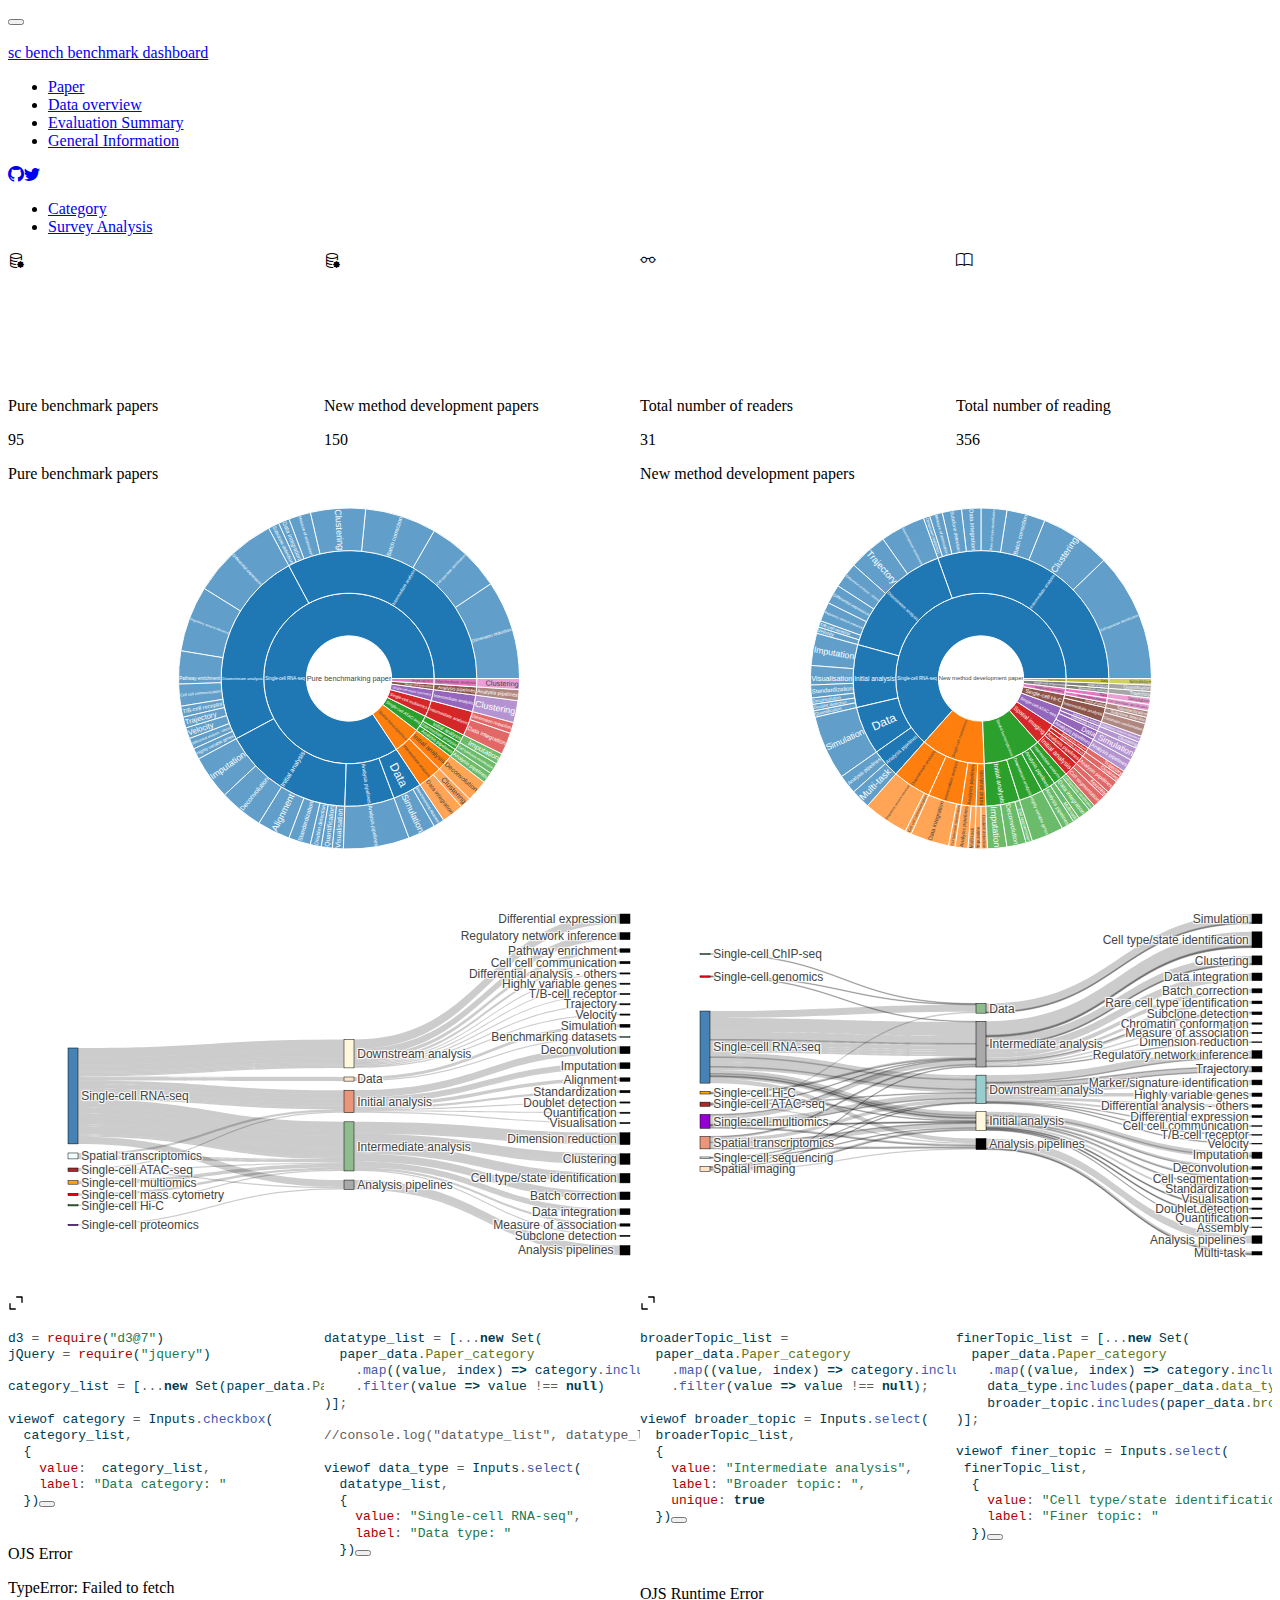
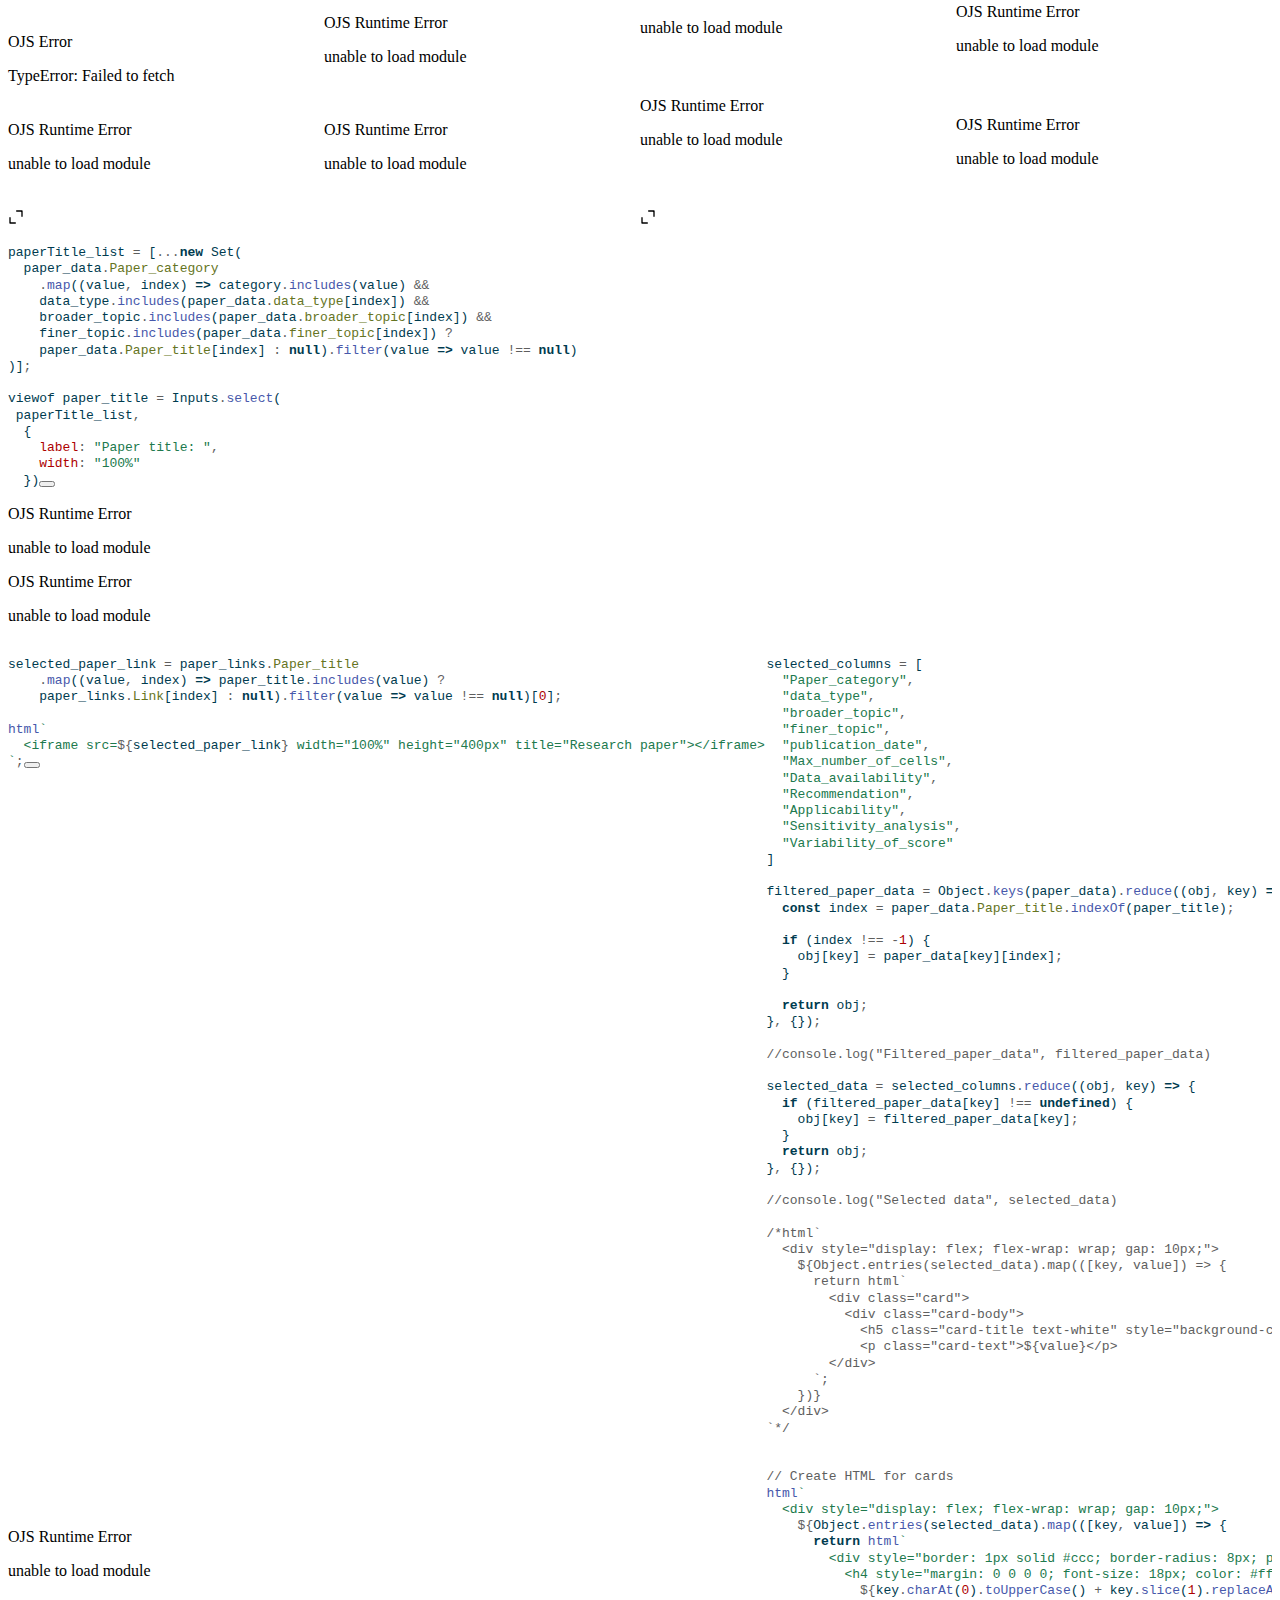
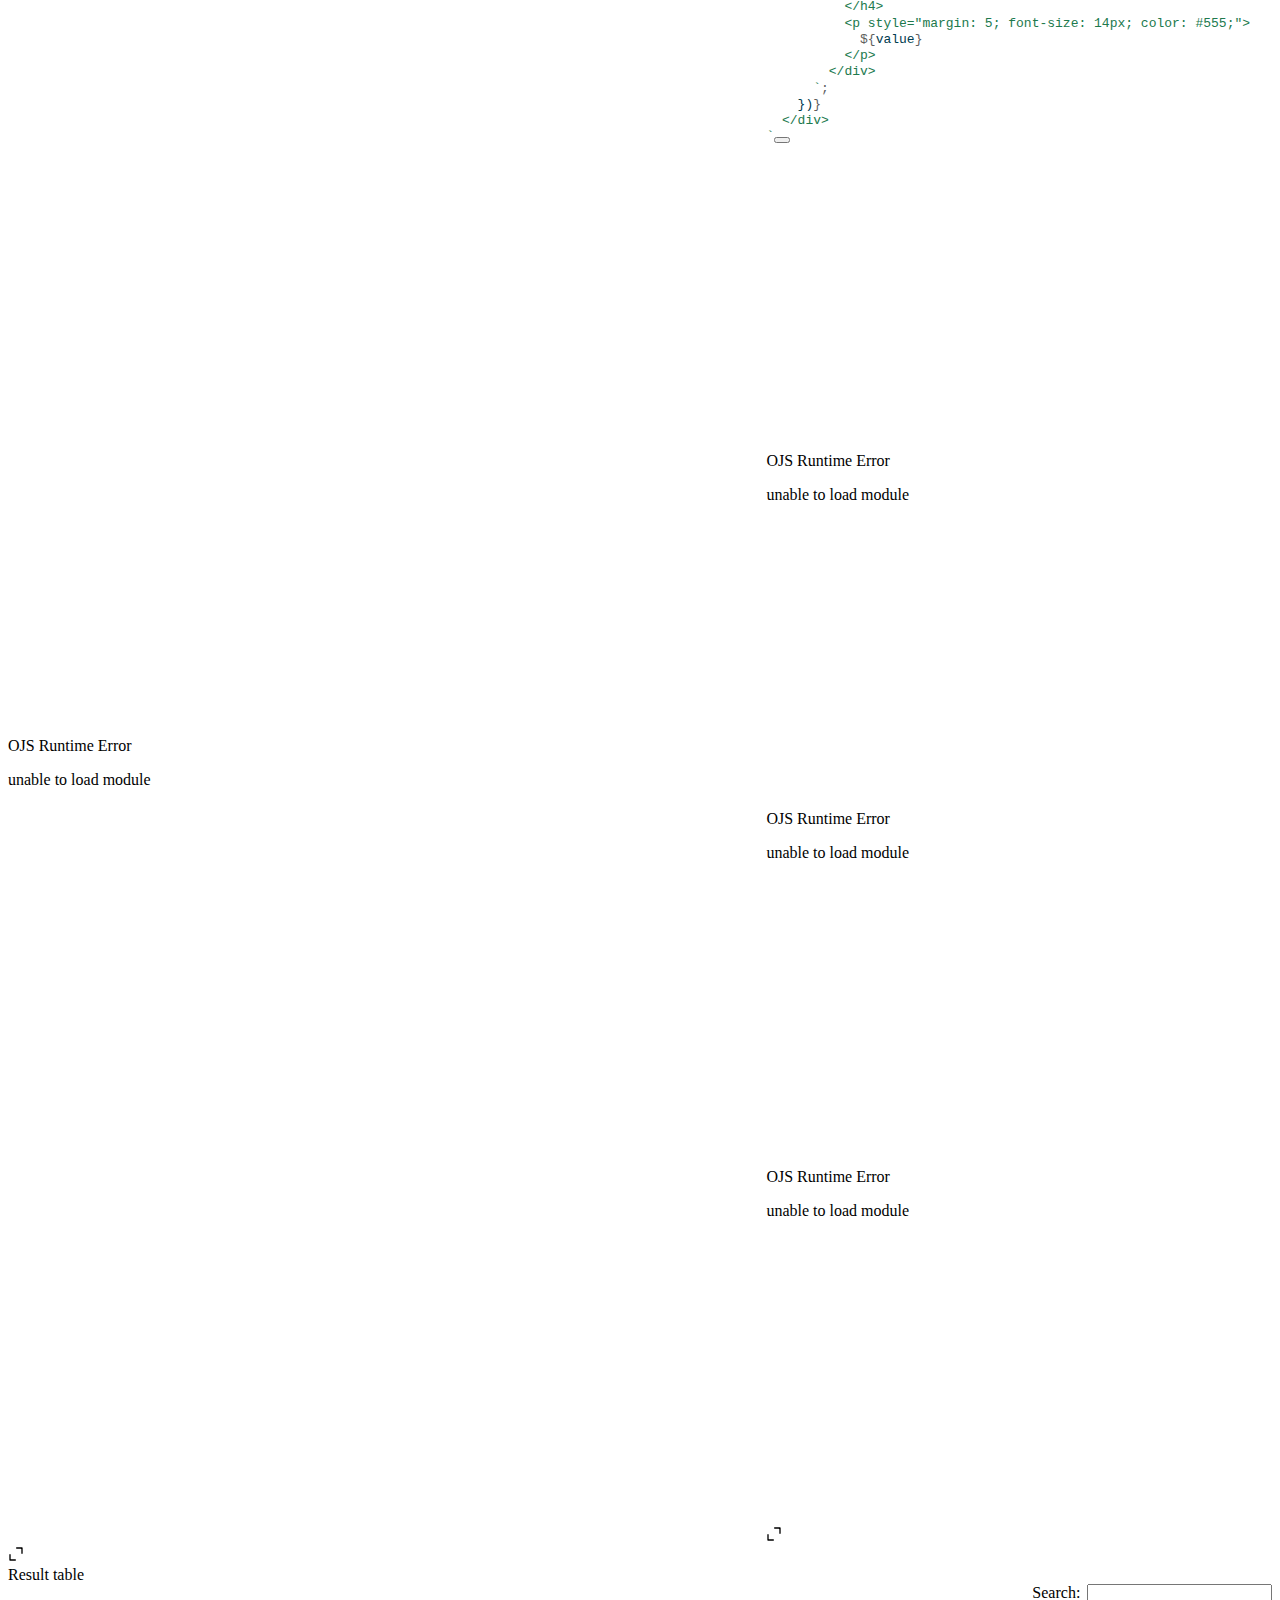
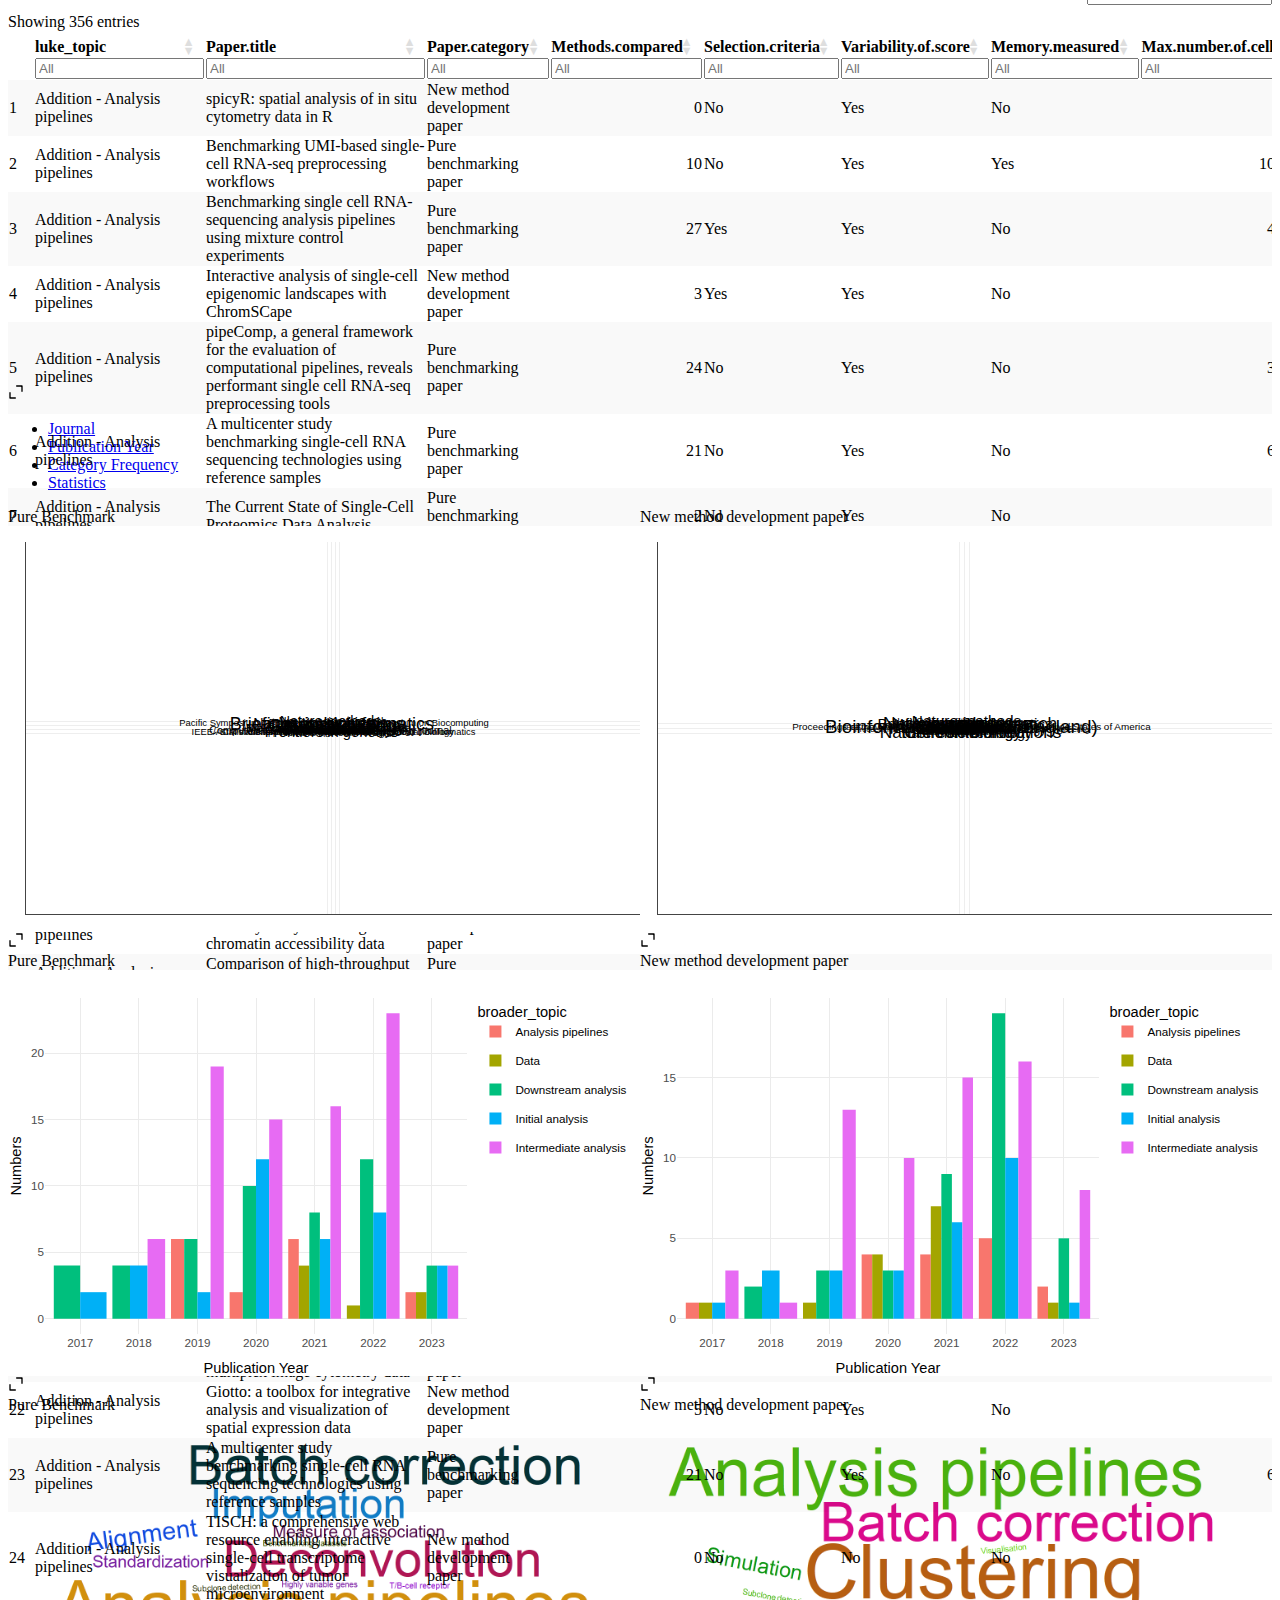
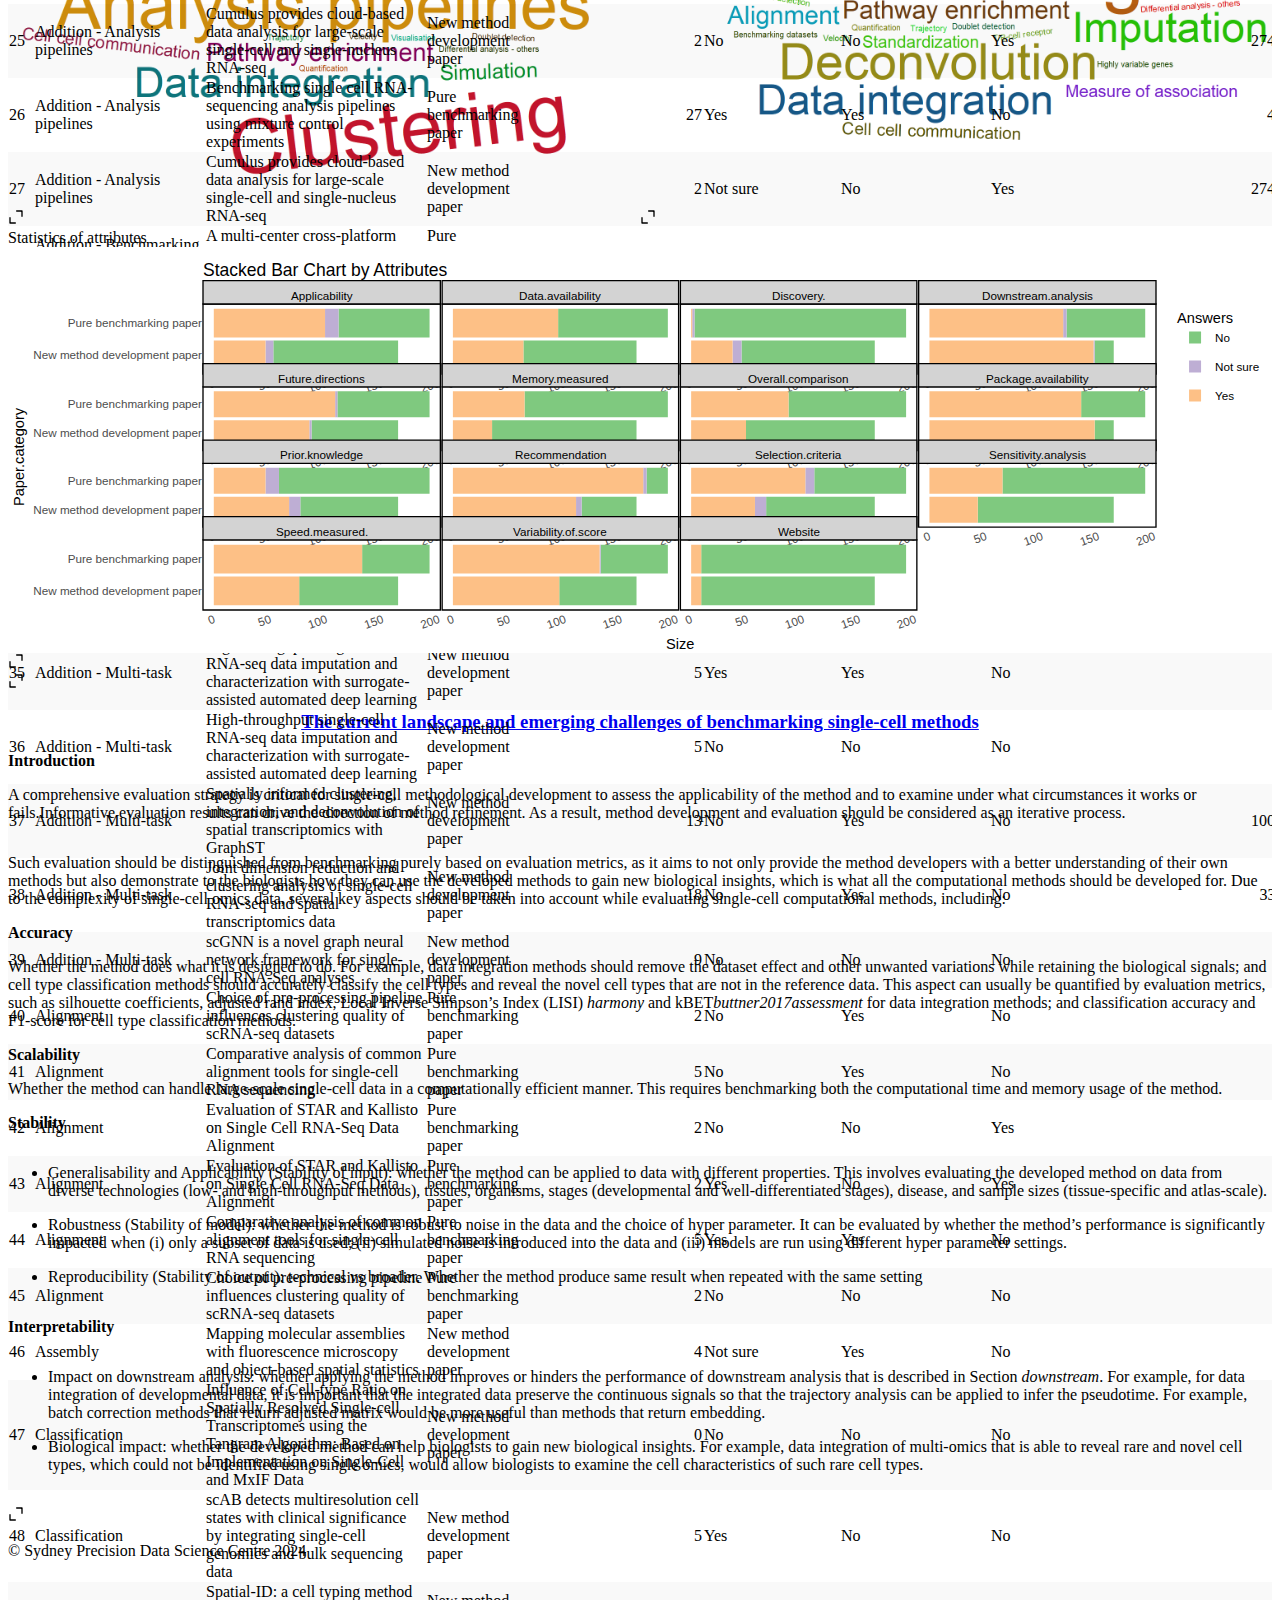
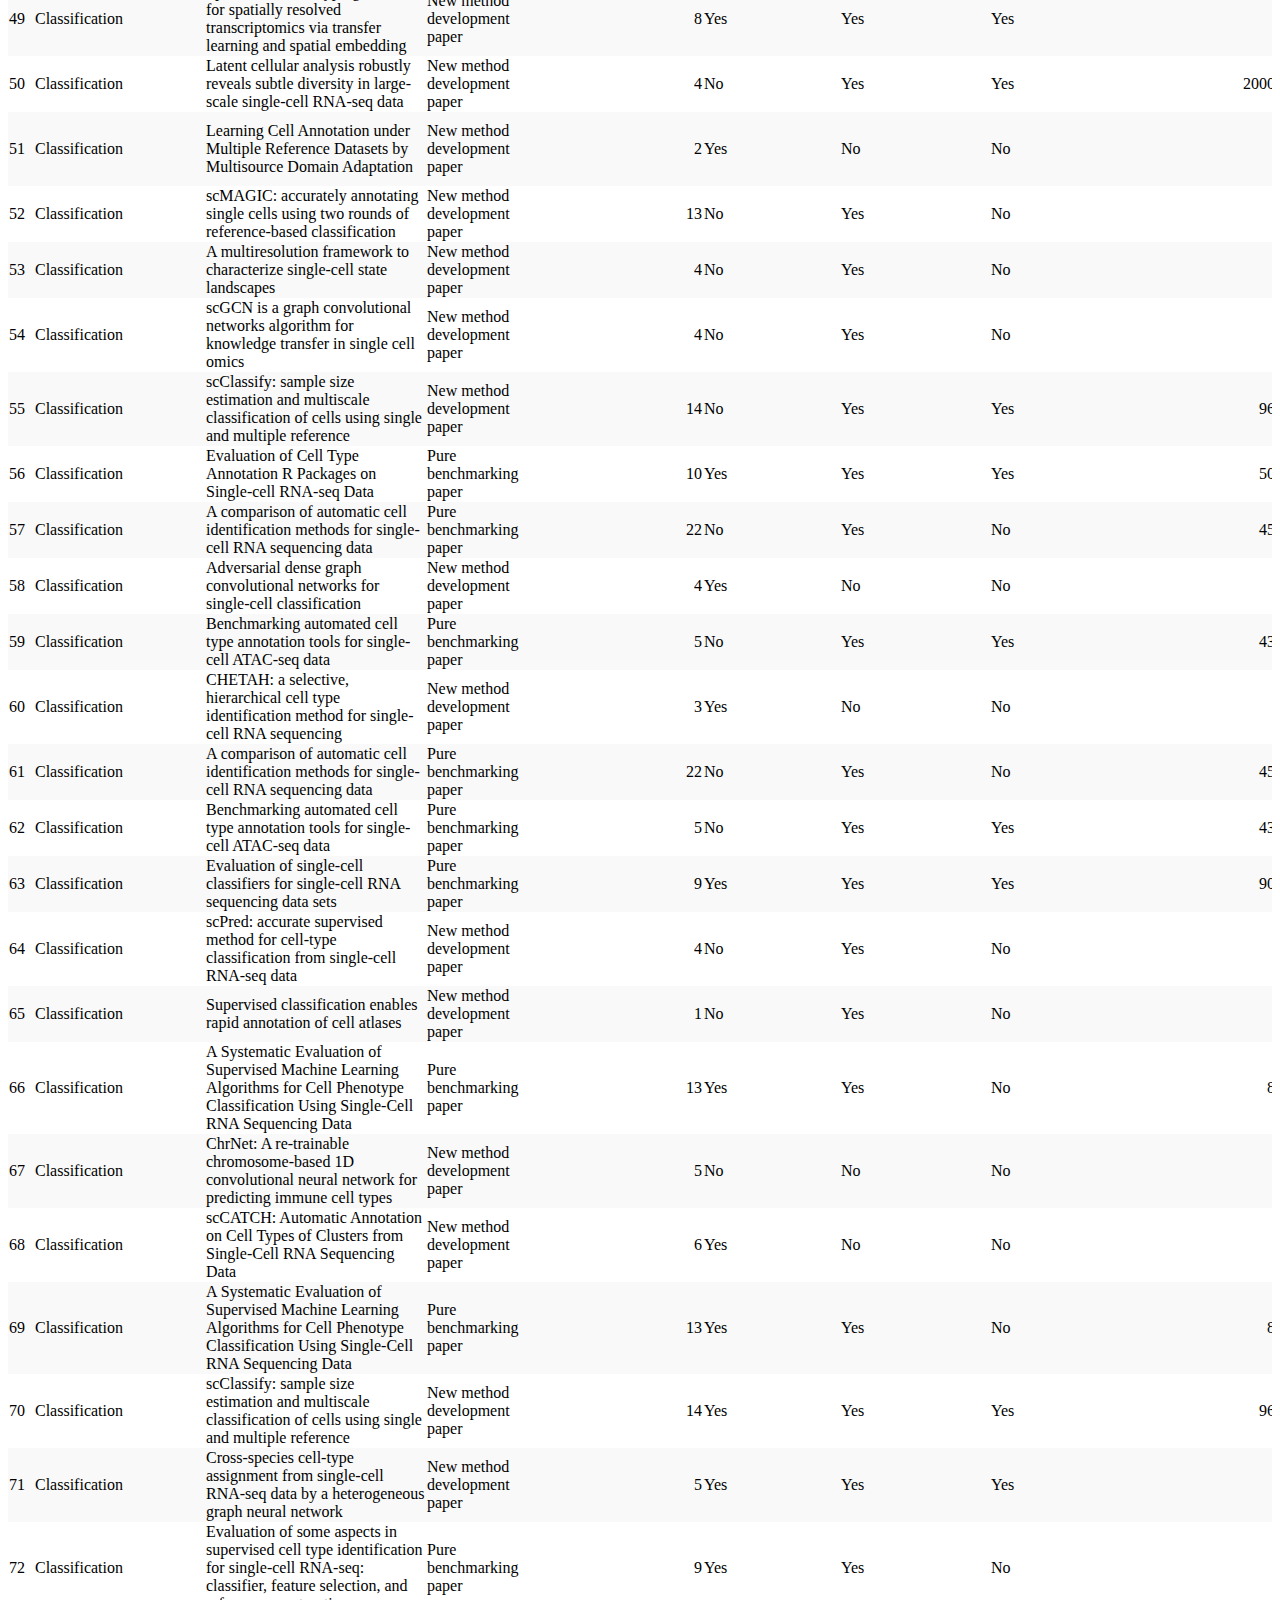
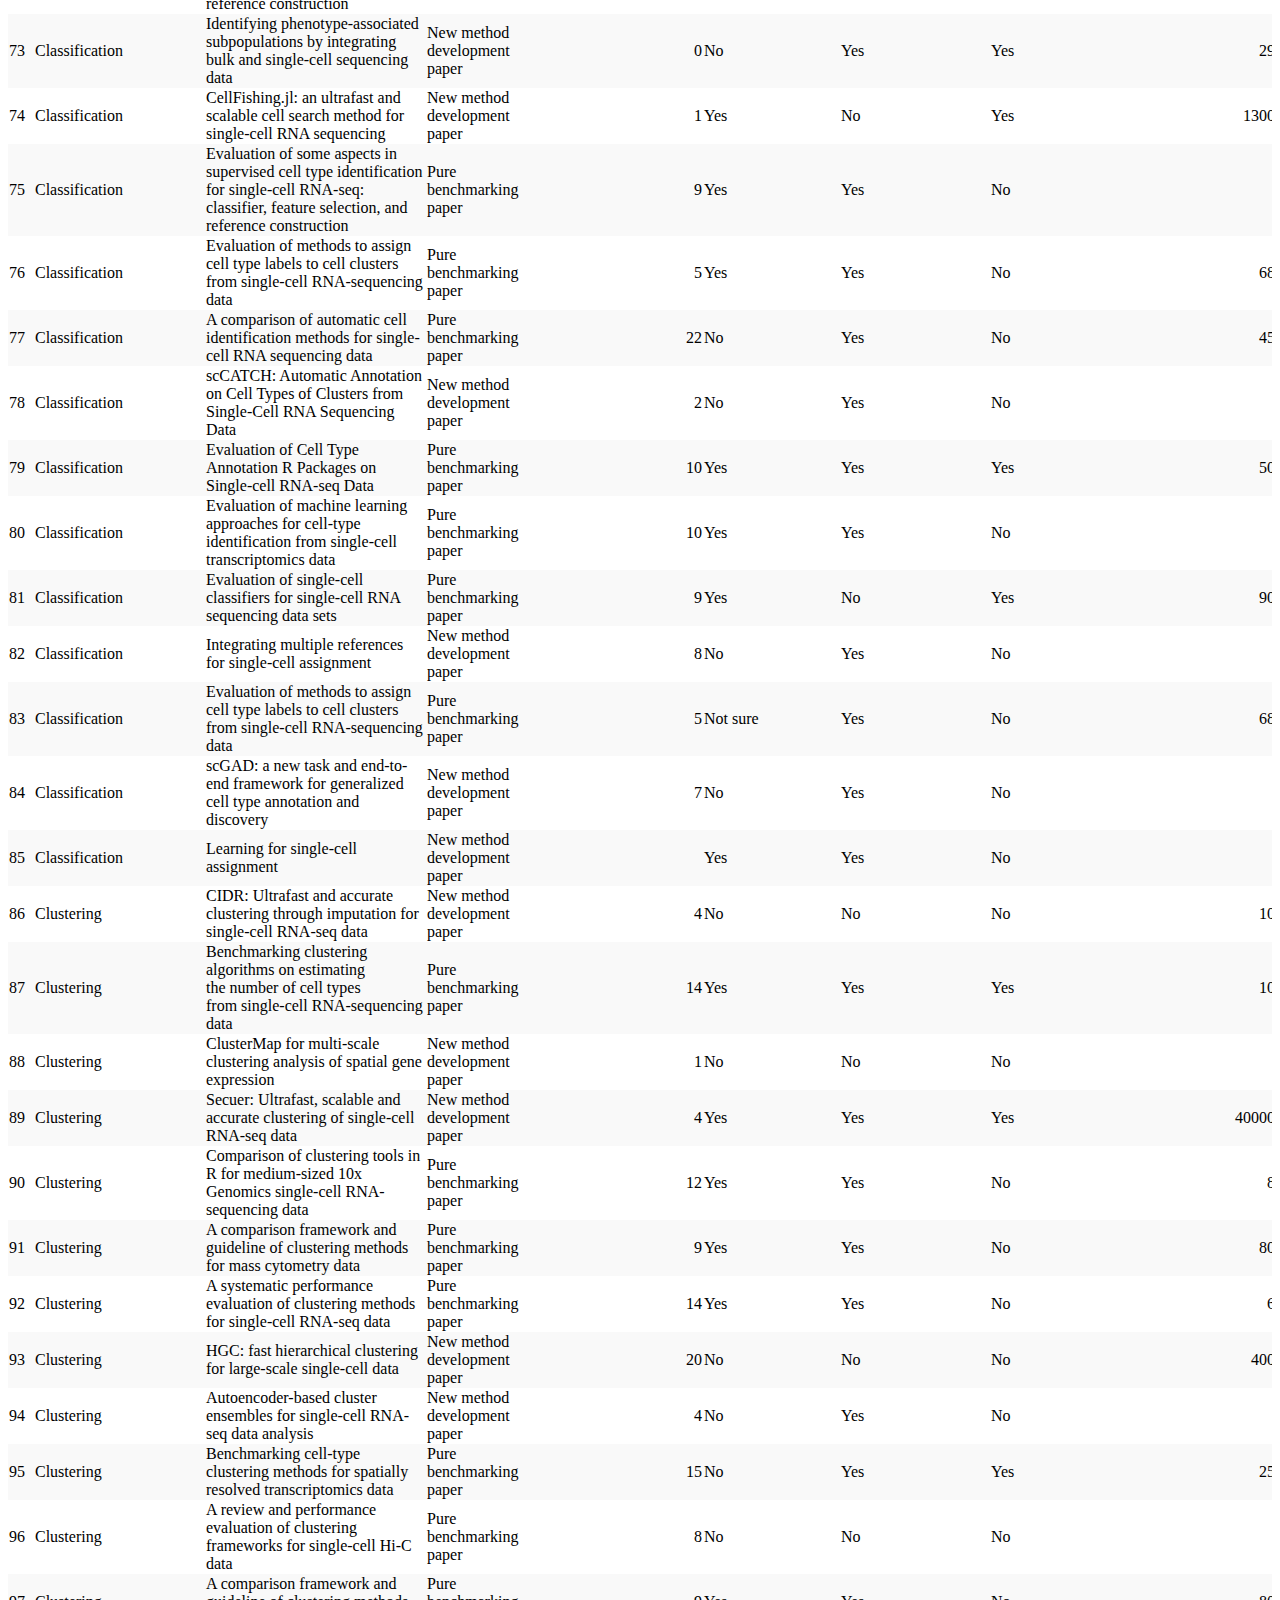
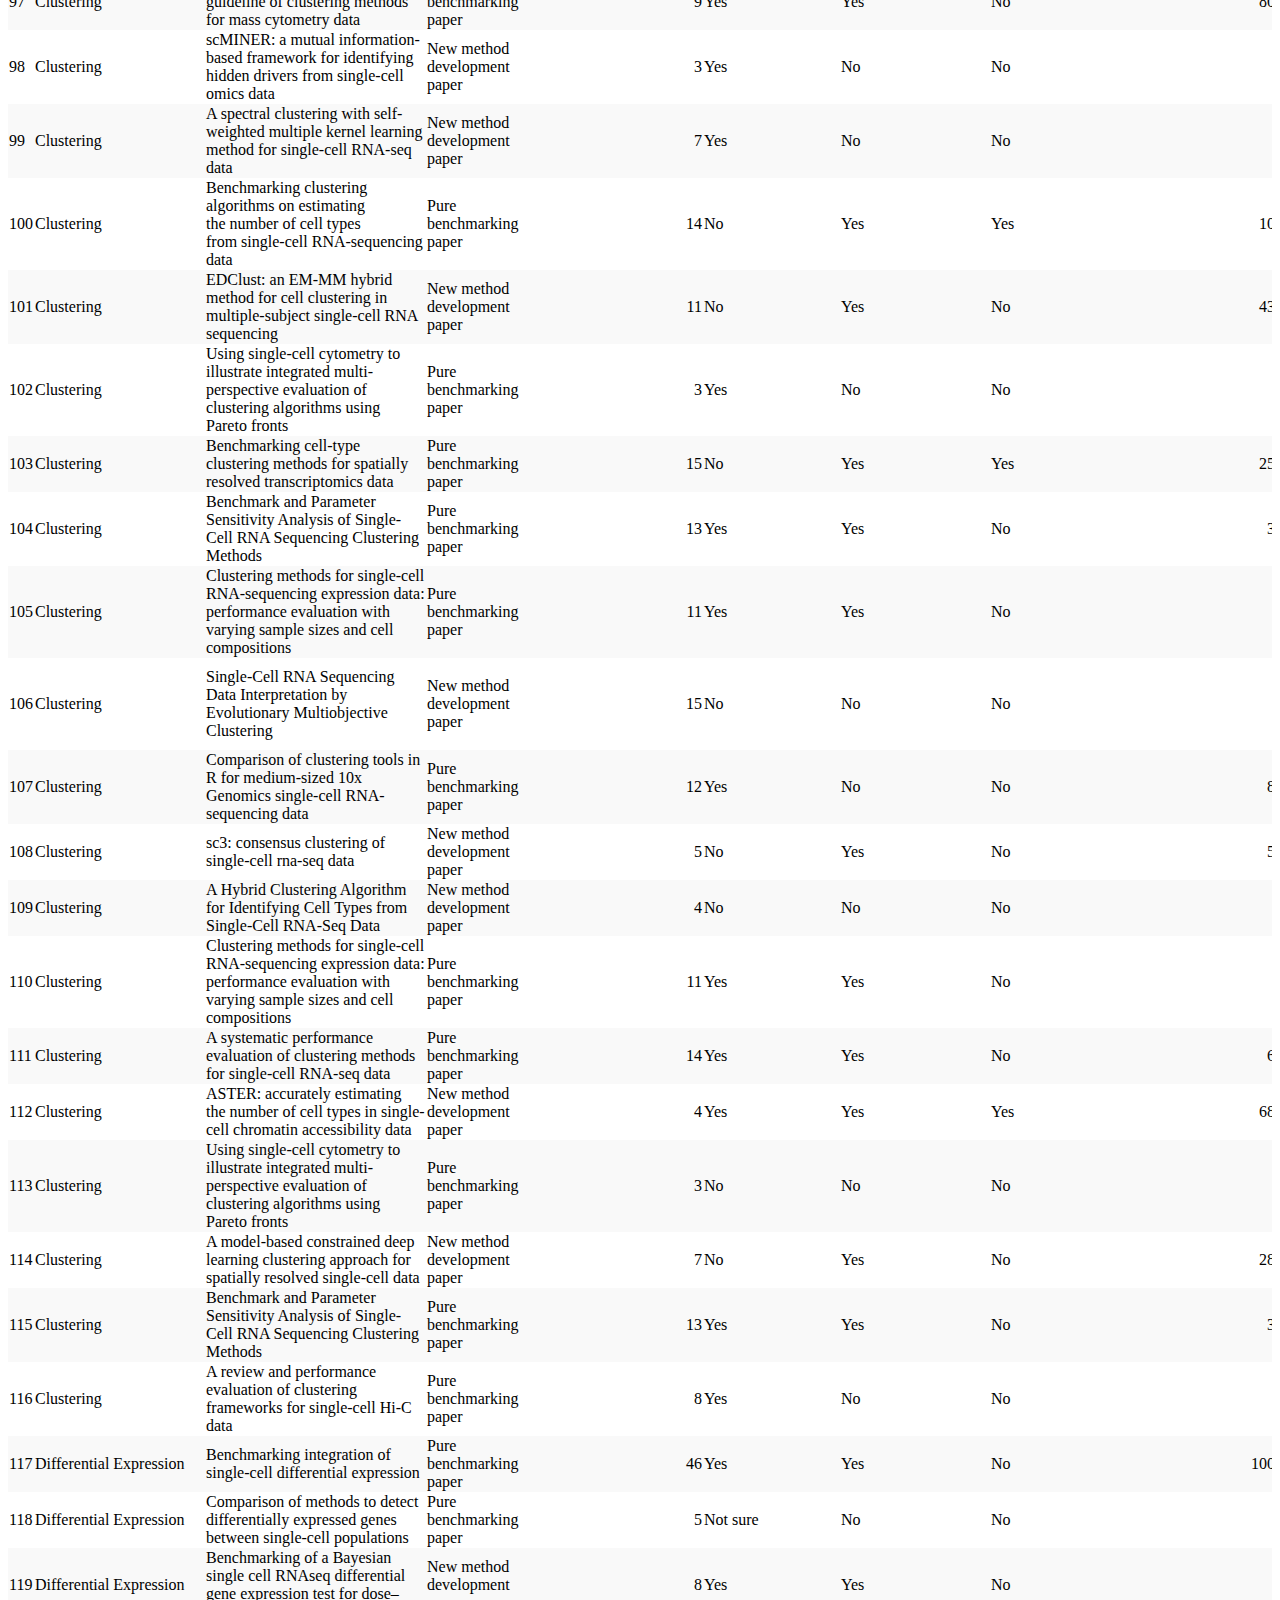
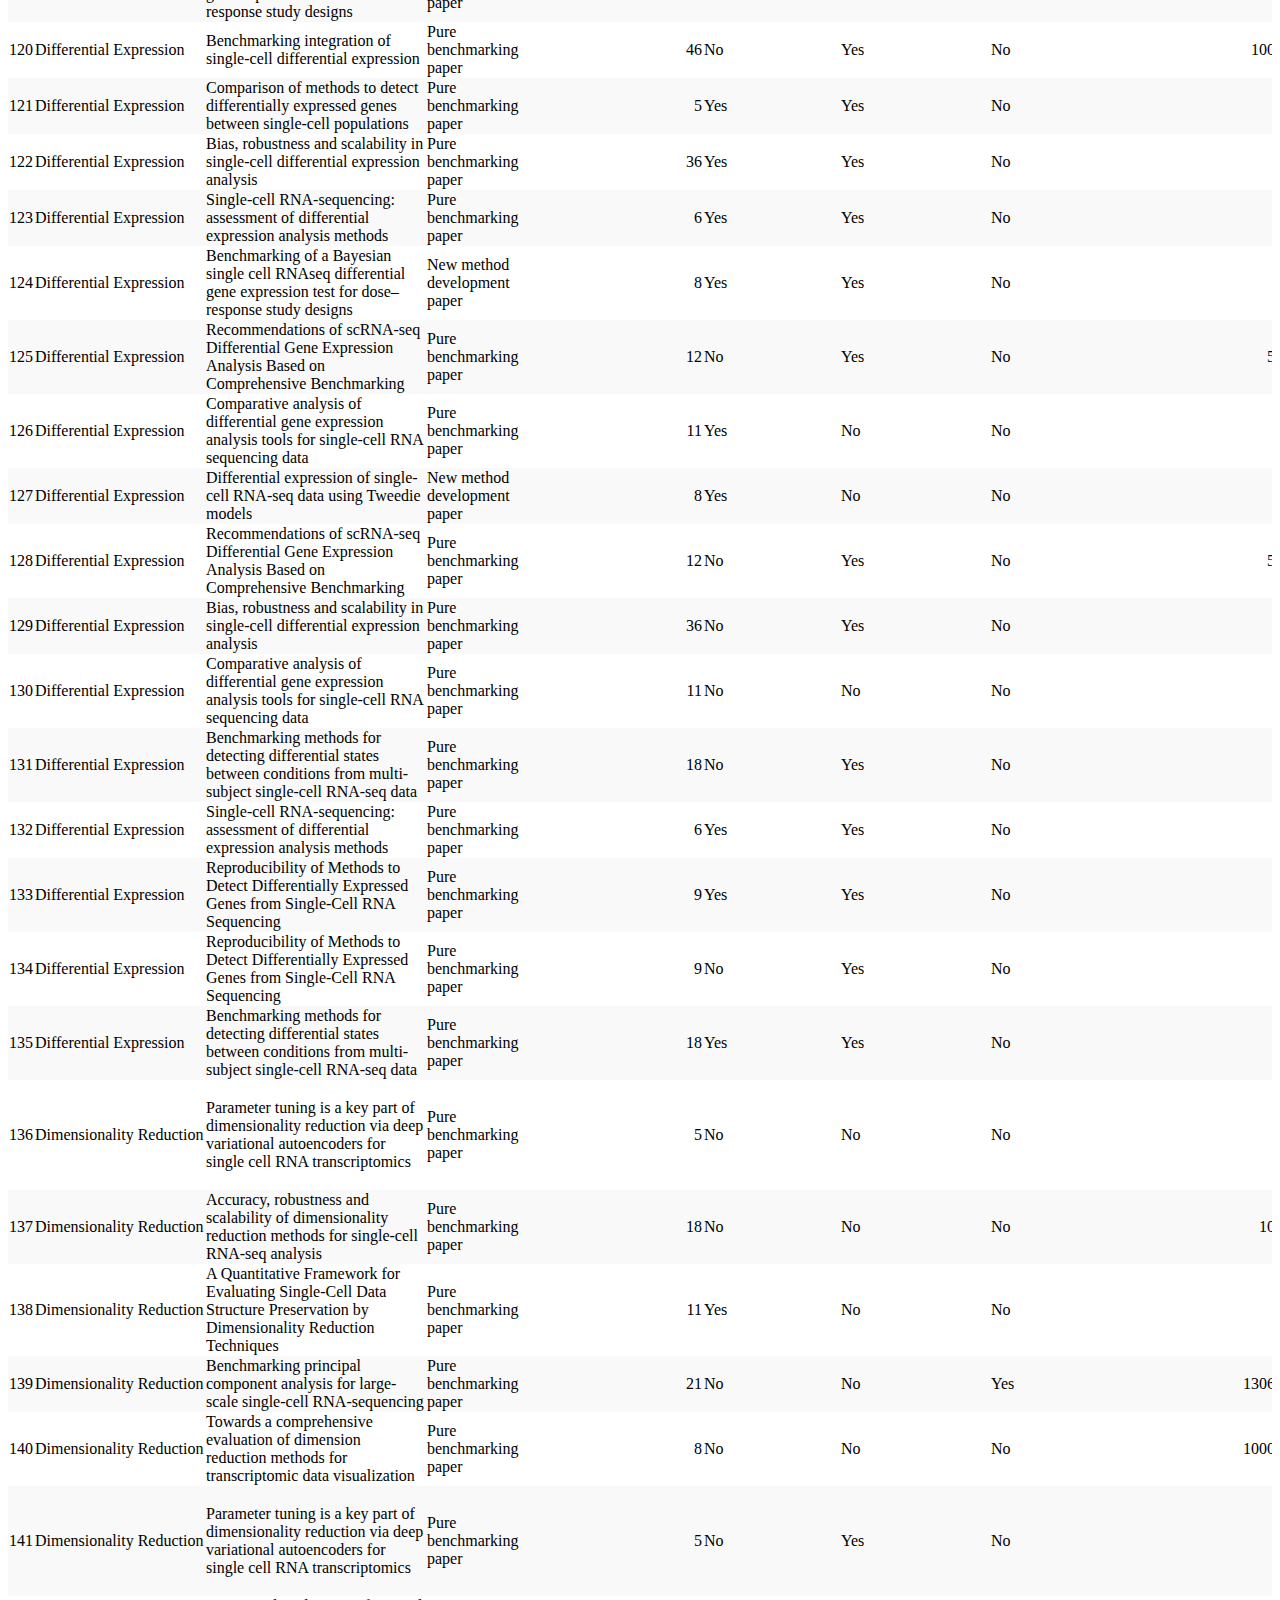
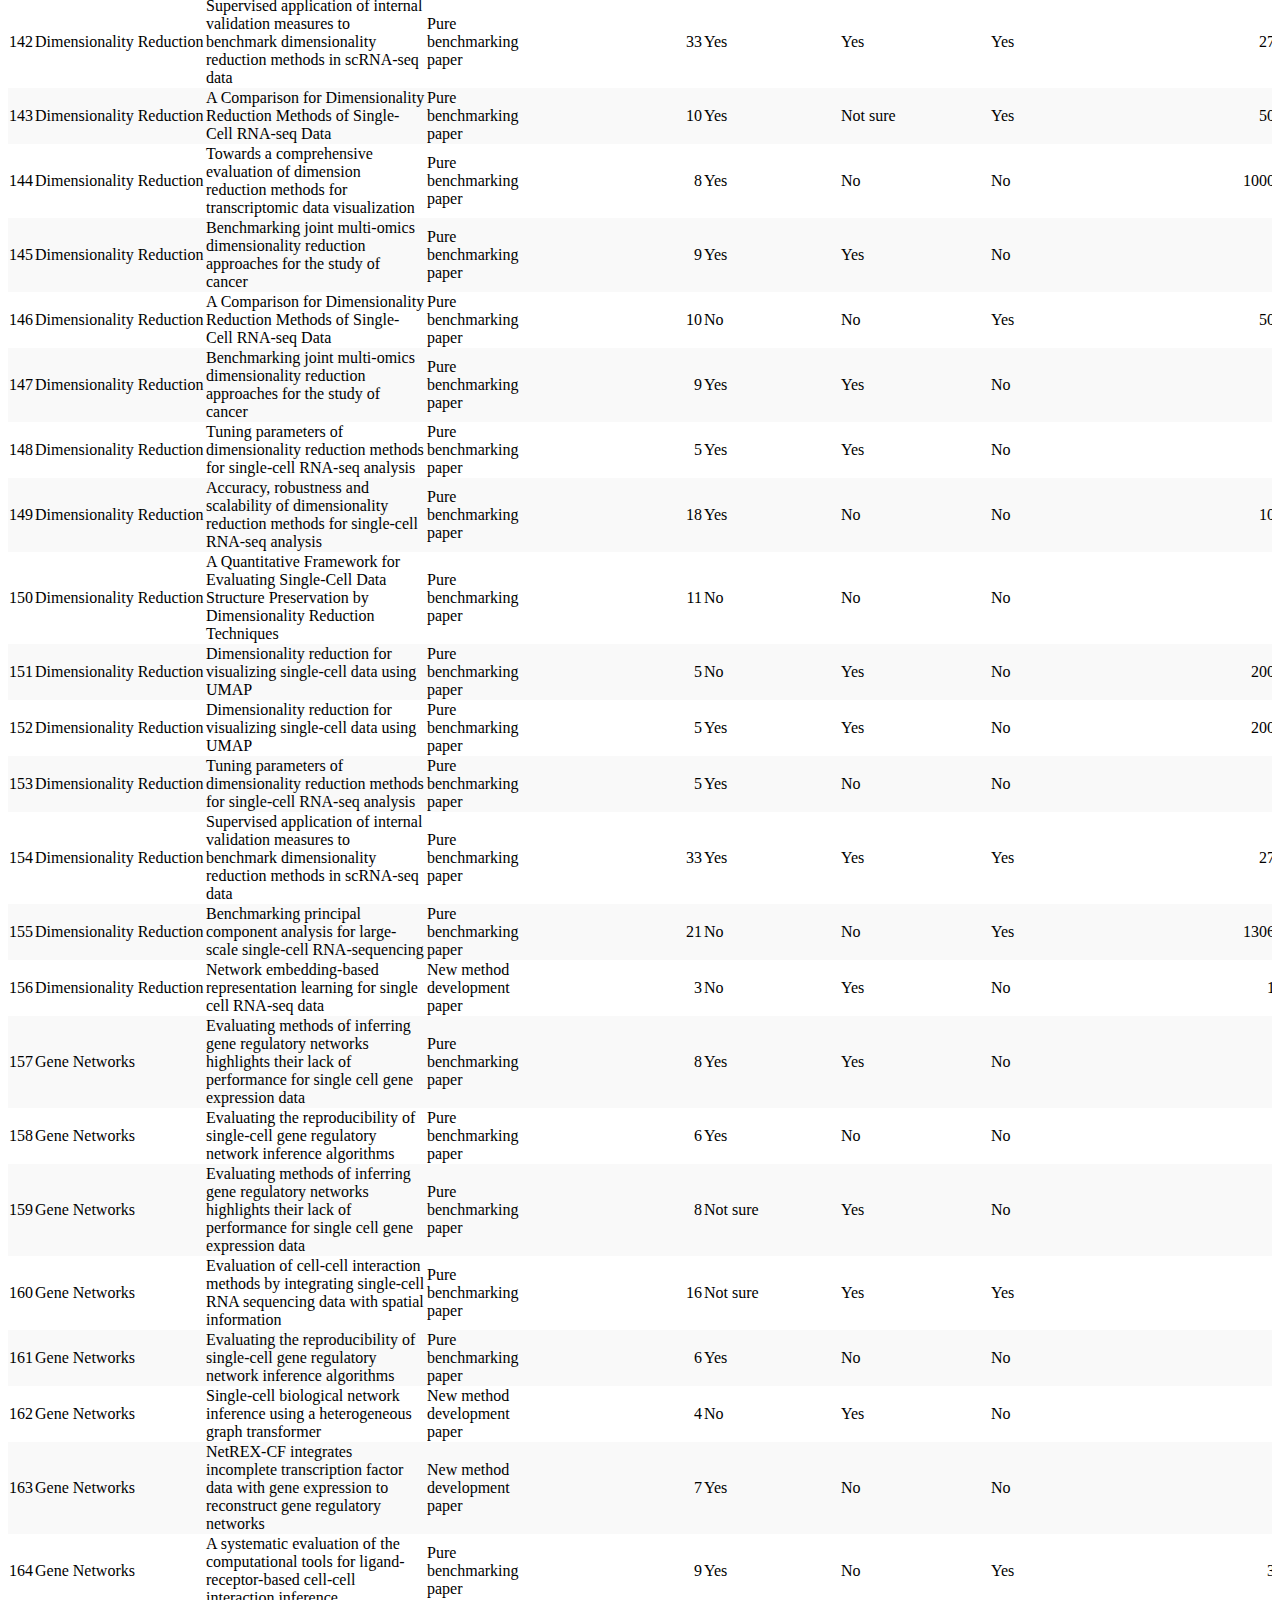
==== docs/index.html @ 2ab4010b "updated version" ====
<!DOCTYPE html>
<html xmlns="http://www.w3.org/1999/xhtml" lang="en" xml:lang="en"><head>

<meta charset="utf-8">
<meta name="generator" content="quarto-1.5.56">

<meta name="viewport" content="width=device-width, initial-scale=1.0, user-scalable=yes">

<meta name="author" content="">

<title>sc bench benchmark dashboard – sc_bench_benchmark_dashboard</title>
<style>
code{white-space: pre-wrap;}
span.smallcaps{font-variant: small-caps;}
div.columns{display: flex; gap: min(4vw, 1.5em);}
div.column{flex: auto; overflow-x: auto;}
div.hanging-indent{margin-left: 1.5em; text-indent: -1.5em;}
ul.task-list{list-style: none;}
ul.task-list li input[type="checkbox"] {
  width: 0.8em;
  margin: 0 0.8em 0.2em -1em; /* quarto-specific, see https://github.com/quarto-dev/quarto-cli/issues/4556 */ 
  vertical-align: middle;
}
/* CSS for syntax highlighting */
pre > code.sourceCode { white-space: pre; position: relative; }
pre > code.sourceCode > span { line-height: 1.25; }
pre > code.sourceCode > span:empty { height: 1.2em; }
.sourceCode { overflow: visible; }
code.sourceCode > span { color: inherit; text-decoration: inherit; }
div.sourceCode { margin: 1em 0; }
pre.sourceCode { margin: 0; }
@media screen {
div.sourceCode { overflow: auto; }
}
@media print {
pre > code.sourceCode { white-space: pre-wrap; }
pre > code.sourceCode > span { display: inline-block; text-indent: -5em; padding-left: 5em; }
}
pre.numberSource code
  { counter-reset: source-line 0; }
pre.numberSource code > span
  { position: relative; left: -4em; counter-increment: source-line; }
pre.numberSource code > span > a:first-child::before
  { content: counter(source-line);
    position: relative; left: -1em; text-align: right; vertical-align: baseline;
    border: none; display: inline-block;
    -webkit-touch-callout: none; -webkit-user-select: none;
    -khtml-user-select: none; -moz-user-select: none;
    -ms-user-select: none; user-select: none;
    padding: 0 4px; width: 4em;
  }
pre.numberSource { margin-left: 3em;  padding-left: 4px; }
div.sourceCode
  {   }
@media screen {
pre > code.sourceCode > span > a:first-child::before { text-decoration: underline; }
}
</style>


<script src="site_libs/quarto-nav/quarto-nav.js"></script>
<script src="site_libs/quarto-nav/headroom.min.js"></script>
<script src="site_libs/clipboard/clipboard.min.js"></script>
<script src="site_libs/quarto-search/autocomplete.umd.js"></script>
<script src="site_libs/quarto-search/fuse.min.js"></script>
<script src="site_libs/quarto-search/quarto-search.js"></script>
<meta name="quarto:offset" content="./">
<link href="./logo.png" rel="icon" type="image/png">
<script src="site_libs/quarto-html/quarto.js"></script>
<script src="site_libs/quarto-html/popper.min.js"></script>
<script src="site_libs/quarto-html/tippy.umd.min.js"></script>
<script src="site_libs/quarto-html/anchor.min.js"></script>
<link href="site_libs/quarto-html/tippy.css" rel="stylesheet">
<link href="site_libs/quarto-html/quarto-syntax-highlighting.css" rel="stylesheet" id="quarto-text-highlighting-styles">
<script src="site_libs/bootstrap/bootstrap.min.js"></script>
<link href="site_libs/bootstrap/bootstrap-icons.css" rel="stylesheet">
<link href="site_libs/bootstrap/bootstrap.min.css" rel="stylesheet" id="quarto-bootstrap" data-mode="light">
<script src="site_libs/quarto-dashboard/quarto-dashboard.js"></script>
<script src="site_libs/quarto-dashboard/stickythead.js"></script>
<script src="site_libs/quarto-dashboard/datatables.min.js" kdttablesentinel="true"></script>
<script src="site_libs/quarto-dashboard/pdfmake.min.js" kdttablesentinel="true"></script>
<script src="site_libs/quarto-dashboard/vfs_fonts.js" kdttablesentinel="true"></script>
<script src="site_libs/quarto-dashboard/web-components.js" type="module"></script>
<script src="site_libs/quarto-dashboard/components.js"></script>
<link href="site_libs/quarto-dashboard/datatables.min.css" rel="stylesheet" kdttablesentinel="true">
<script id="quarto-search-options" type="application/json">{
  "location": "sidebar",
  "copy-button": false,
  "collapse-after": 3,
  "panel-placement": "start",
  "type": "textbox",
  "limit": 50,
  "keyboard-shortcut": [
    "f",
    "/",
    "s"
  ],
  "show-item-context": false,
  "language": {
    "search-no-results-text": "No results",
    "search-matching-documents-text": "matching documents",
    "search-copy-link-title": "Copy link to search",
    "search-hide-matches-text": "Hide additional matches",
    "search-more-match-text": "more match in this document",
    "search-more-matches-text": "more matches in this document",
    "search-clear-button-title": "Clear",
    "search-text-placeholder": "",
    "search-detached-cancel-button-title": "Cancel",
    "search-submit-button-title": "Submit",
    "search-label": "Search"
  }
}</script>
<script type="module" src="site_libs/quarto-ojs/quarto-ojs-runtime.js"></script>
<link href="site_libs/quarto-ojs/quarto-ojs.css" rel="stylesheet">
<link href="site_libs/htmltools-fill-0.5.8.1/fill.css" rel="stylesheet">

<script src="site_libs/htmlwidgets-1.6.4/htmlwidgets.js"></script>

<script src="site_libs/plotly-binding-4.10.4/plotly.js"></script>

<script src="site_libs/typedarray-0.1/typedarray.min.js"></script>

<script src="site_libs/jquery-3.6.0/jquery-3.6.0.min.js"></script>

<link href="site_libs/crosstalk-1.2.1/css/crosstalk.min.css" rel="stylesheet">

<script src="site_libs/crosstalk-1.2.1/js/crosstalk.min.js"></script>

<link href="site_libs/plotly-htmlwidgets-css-2.11.1/plotly-htmlwidgets.css" rel="stylesheet">

<script src="site_libs/plotly-main-2.11.1/plotly-latest.min.js"></script>

<link href="site_libs/datatables-css-0.0.0/datatables-crosstalk.css" rel="stylesheet">

<script src="site_libs/datatables-binding-0.33/datatables.js"></script>

<link href="site_libs/dt-core-bootstrap-1.13.6/css/dataTables.bootstrap.min.css" rel="stylesheet">

<link href="site_libs/dt-core-bootstrap-1.13.6/css/dataTables.bootstrap.extra.css" rel="stylesheet">

<script src="site_libs/dt-core-bootstrap-1.13.6/js/jquery.dataTables.min.js"></script>

<script src="site_libs/dt-core-bootstrap-1.13.6/js/dataTables.bootstrap.min.js"></script>

<link href="site_libs/nouislider-7.0.10/jquery.nouislider.min.css" rel="stylesheet">

<script src="site_libs/nouislider-7.0.10/jquery.nouislider.min.js"></script>

<link href="site_libs/selectize-0.12.0/selectize.bootstrap3.css" rel="stylesheet">

<script src="site_libs/selectize-0.12.0/selectize.min.js"></script>

<script type="ojs-define">

{"contents":[{"name":"paper_data","value":{"luke_topic":["Addition - Analysis pipelines","Addition - Analysis pipelines","Addition - Analysis pipelines","Addition - Analysis pipelines","Addition - Analysis pipelines","Addition - Analysis pipelines","Addition - Analysis pipelines","Addition - Analysis pipelines","Addition - Analysis pipelines","Addition - Analysis pipelines","Addition - Analysis pipelines","Addition - Analysis pipelines","Addition - Analysis pipelines","Addition - Analysis pipelines","Addition - Analysis pipelines","Addition - Analysis pipelines","Addition - Analysis pipelines","Addition - Analysis pipelines","Addition - Analysis pipelines","Addition - Analysis pipelines","Addition - Analysis pipelines","Addition - Analysis pipelines","Addition - Analysis pipelines","Addition - Analysis pipelines","Addition - Analysis pipelines","Addition - Analysis pipelines","Addition - Analysis pipelines","Addition - Benchmarking datasets","Addition - Benchmarking datasets","Addition - Cell segmentation","Addition - Cell segmentation","Addition - Cell segmentation","Addition - Chromatin conformation","Addition - Chromatin conformation","Addition - Multi-task","Addition - Multi-task","Addition - Multi-task","Addition - Multi-task","Addition - Multi-task","Alignment","Alignment","Alignment","Alignment","Alignment","Alignment","Assembly","Classification","Classification","Classification","Classification","Classification","Classification","Classification","Classification","Classification","Classification","Classification","Classification","Classification","Classification","Classification","Classification","Classification","Classification","Classification","Classification","Classification","Classification","Classification","Classification","Classification","Classification","Classification","Classification","Classification","Classification","Classification","Classification","Classification","Classification","Classification","Classification","Classification","Classification","Classification","Clustering","Clustering","Clustering","Clustering","Clustering","Clustering","Clustering","Clustering","Clustering","Clustering","Clustering","Clustering","Clustering","Clustering","Clustering","Clustering","Clustering","Clustering","Clustering","Clustering","Clustering","Clustering","Clustering","Clustering","Clustering","Clustering","Clustering","Clustering","Clustering","Clustering","Clustering","Differential Expression","Differential Expression","Differential Expression","Differential Expression","Differential Expression","Differential Expression","Differential Expression","Differential Expression","Differential Expression","Differential Expression","Differential Expression","Differential Expression","Differential Expression","Differential Expression","Differential Expression","Differential Expression","Differential Expression","Differential Expression","Differential Expression","Dimensionality Reduction","Dimensionality Reduction","Dimensionality Reduction","Dimensionality Reduction","Dimensionality Reduction","Dimensionality Reduction","Dimensionality Reduction","Dimensionality Reduction","Dimensionality Reduction","Dimensionality Reduction","Dimensionality Reduction","Dimensionality Reduction","Dimensionality Reduction","Dimensionality Reduction","Dimensionality Reduction","Dimensionality Reduction","Dimensionality Reduction","Dimensionality Reduction","Dimensionality Reduction","Dimensionality Reduction","Dimensionality Reduction","Gene Networks","Gene Networks","Gene Networks","Gene Networks","Gene Networks","Gene Networks","Gene Networks","Gene Networks","Gene Networks","Gene Networks","Gene Networks","Gene Networks","Gene Networks","Gene Networks","Gene Networks","Gene Networks","Gene Networks","Gene Networks","Gene Networks","Gene Networks","Gene Networks","Gene Networks","Gene Networks","Gene Networks","Gene Networks","Gene Networks","Gene Networks","Gene Networks","Gene Networks","Gene Networks","Gene Networks","Gene Networks","Gene Networks","Gene Networks","Gene Sets","Gene Sets","Gene Sets","Gene Sets","Gene Sets","Gene Sets","Immune","Immune","Immune","Imputation","Imputation","Imputation","Imputation","Imputation","Imputation","Imputation","Imputation","Imputation","Imputation","Imputation","Imputation","Imputation","Imputation","Imputation","Imputation","Imputation","Imputation","Imputation","Integration","Integration","Integration","Integration","Integration","Integration","Integration","Integration","Integration","Integration","Integration","Integration","Integration","Integration","Integration","Integration","Integration","Integration","Integration","Integration","Integration","Integration","Integration","Integration","Integration","Integration","Integration","Integration","Integration","Integration","Integration","Integration","Integration","Integration","Integration","Integration","Integration","Integration","Integration","Integration","Integration","Integration","Integration","Integration","Integration","Integration","Integration","Integration","Integration","Integration","Integration","Integration","Integration","Integration","Integration","Integration","Marker Genes","Marker Genes","Marker Genes","Marker Genes","Marker Genes","Marker Genes","Marker Genes","Normalisation","Normalisation","Normalisation","Normalisation","Normalisation","Normalisation","Normalisation","Ordering","Ordering","Ordering","Ordering","Ordering","Ordering","Ordering","Ordering","Ordering","Ordering","Ordering","Ordering","Ordering","Perturbations","Perturbations","Perturbations","Perturbations","Perturbations","Perturbations","Quality Control","Quality Control","Quality Control","Quality Control","Quantification","Quantification","Quantification","Quantification","Rare Cells","Rare Cells","Rare Cells","Rare Cells","Simulation","Simulation","Simulation","Simulation","Simulation","Simulation","Simulation","Simulation","Simulation","Simulation","Simulation","Simulation","Simulation","Simulation","Simulation","Simulation","Simulation","Simulation","Simulation","Variable Genes","Variable Genes","Variable Genes","Variable Genes","Variable Genes","Variable Genes","Variable Genes","Variants","Variants","Variants","Variants","Variants","Variants","Visualisation","Visualisation","Visualisation","Visualisation","Visualisation"],"Timestamp":["2023-04-24 00:05:36","2023-01-23 22:23:45","2023-01-30 22:14:33","2023-01-09 12:28:07","2023-02-17 12:55:17","2023-07-17 14:50:57.654","2023-07-15 21:57:09.662","2023-02-26 21:44:30","2023-07-18 11:04:38.939","2023-07-17 00:18:48.963","2023-01-19 01:30:00","2023-02-27 23:46:10","2023-01-25 15:47:29","2023-07-18 14:00:03.941","2023-02-01 17:14:43","2023-07-18 14:25:35.944","2023-02-06 11:04:39","2023-01-26 22:01:51","2023-01-26 21:38:40","2023-01-31 10:50:01","2023-04-22 17:14:30","2023-04-20 11:45:48","2023-07-21 18:26:26.999","2023-07-18 10:13:49.874","2023-07-17 10:30:46.552","2023-02-14 15:52:59","2023-07-18 09:36:15.527","2023-02-09 13:09:52","2023-03-02 13:36:35","2023-04-08 15:45:43","2023-04-08 16:59:23","2023-04-05 13:39:35","2023-07-18 10:55:17.058","2023-07-18 10:59:50.283","2023-07-17 16:36:50.483","2023-07-23 13:50:11.492","2023-04-19 16:28:31","2023-04-19 14:02:02","2023-07-18 17:20:42.943","2023-01-29 01:49:53","2023-02-10 12:14:41","2023-02-12 15:15:29","2023-02-16 12:42:37","2023-02-06 16:48:45","2023-02-13 00:23:37","2023-04-23 23:44:09","2023-07-17 13:58:41.343","2023-04-10 16:35:02","2023-07-17 23:59:10.961","2023-04-19 12:22:43","2023-07-18 08:38:59.932","2023-07-18 09:01:48.864","2023-04-19 10:11:30","2023-07-18 08:48:01.742","2023-02-14 13:17:27","2023-01-29 01:32:33","2023-02-07 15:42:59","2023-07-17 18:38:48.866","2023-02-26 20:44:26","2023-04-13 10:36:10","2023-02-13 23:15:27","2023-01-17 10:21:56","2023-02-16 11:17:59","2023-04-12 10:06:47","2023-04-12 10:08:41","2023-07-18 10:47:04.472","2023-07-17 21:07:21.129","2023-04-17 12:40:47","2023-07-17 11:15:47.273","2023-03-02 15:57:10","2023-07-17 18:21:14.643","2023-02-09 14:33:45","2023-04-11 19:47:53","2023-04-17 11:07:41","2023-02-14 18:09:15","2023-02-07 17:10:44","2023-02-15 11:46:02","2023-07-17 22:45:18.585","2023-02-20 01:02:30","2023-07-22 12:52:14.372","2023-02-15 00:02:52","2023-07-17 22:29:04.848","2023-02-19 21:49:01","2023-07-17 21:53:04.737","2023-07-17 21:31:29.131","2023-04-19 11:30:45","2023-02-09 21:52:15","2023-04-08 16:32:49","2023-07-17 23:46:26.884","2023-02-10 11:25:40","2023-07-17 13:12:34.289","2023-02-07 18:00:15","2023-07-21 19:39:58.927","2023-04-19 09:43:06","2023-01-29 00:45:58","2023-07-22 18:58:03.495","2023-07-18 17:18:42.342","2023-07-17 12:05:53.272","2023-07-21 12:02:19.027","2023-02-08 10:37:30","2023-07-20 17:37:30.532","2023-07-17 18:02:54.974","2023-01-17 09:26:29","2023-02-08 10:23:49","2023-07-17 12:10:20.871","2023-07-19 16:01:06.739","2023-02-08 10:01:35","2023-04-19 16:51:32","2023-07-17 17:15:45.085","2023-07-17 16:34:15.895","2023-02-10 12:16:19","2023-07-19 22:43:07.078","2023-07-24 17:13:34.231","2023-04-19 15:51:42","2023-02-10 16:28:53","2023-07-17 11:58:19.412","2023-07-17 13:41:25.553","2023-02-06 16:20:51","2023-03-06 13:35:10","2023-07-24 14:42:12.57","2023-01-26 13:12:23","2023-02-08 22:09:24","2023-01-25 21:46:16","2023-01-25 23:37:04","2023-07-20 14:03:36.144","2023-01-26 12:26:21","2023-07-17 15:59:06.997","2023-07-17 12:51:09.834","2023-02-06 15:38:10","2023-02-16 11:16:38","2023-01-25 21:41:08","2023-01-27 13:33:10","2023-01-25 14:39:30","2023-01-27 09:10:46","2023-02-14 16:04:29","2023-07-24 11:38:04.193","2023-04-06 20:21:32","2023-02-27 23:07:26","2023-01-26 13:54:15","2023-07-17 11:34:27.443","2023-07-17 18:58:38.08","2023-02-27 23:06:21","2023-07-21 14:37:45.466","2023-07-18 11:21:54.211","2023-01-17 23:07:10","2023-07-17 13:05:43.693","2023-01-25 17:32:11","2023-01-27 16:07:32","2023-03-06 12:26:24","2023-01-26 14:40:42","2023-02-07 15:49:39","2023-01-13 12:56:36","2023-02-27 23:01:18","2023-01-26 22:09:16","2023-02-04 20:26:42","2023-07-17 17:18:09.171","2023-01-06 16:58:07","2023-01-30 17:39:32","2023-02-28 13:09:39","2023-07-21 11:52:48.328","2023-01-06 16:21:24","2023-07-17 11:47:20.672","2023-07-16 12:16:10.077","2023-07-23 14:09:23.832","2023-02-06 11:57:55","2023-07-18 15:30:44.422","2023-04-06 13:37:43","2023-01-06 19:05:40","2023-01-13 17:22:45","2023-07-17 11:34:11.436","2023-07-18 12:06:08.432","2023-07-17 12:21:49.758","2023-07-17 11:51:30.378","2023-02-14 16:40:24","2023-07-18 18:07:51.554","2023-04-06 13:31:02","2023-07-17 10:12:23.66","2023-04-06 13:51:15","2023-01-10 10:57:41","2023-07-18 14:55:58.358","2023-04-06 13:13:10","2023-07-17 12:24:08.992","2023-03-03 17:12:45","2023-07-18 16:40:25.902","2023-07-17 12:25:17.851","2023-02-08 23:16:41","2023-04-06 13:21:06","2023-02-16 20:51:12","2023-04-05 09:55:20","2023-07-15 23:04:24.036","2023-02-01 21:25:16","2023-01-29 00:25:11","2023-02-10 13:26:16","2023-01-27 15:53:28","2023-02-02 14:03:16","2023-02-26 12:52:51","2023-02-03 15:50:18","2023-02-16 12:15:17","2023-07-25 13:52:07.984","2023-02-10 11:02:56","2023-07-20 17:58:17.768","2023-04-23 20:04:45","2023-04-06 16:02:00","2023-07-16 17:10:21.82","2023-04-17 15:33:28","2023-01-24 23:07:31","2023-07-17 23:40:19.921","2023-02-01 16:08:16","2023-07-18 10:38:01.161","2023-07-19 19:59:43.884","2023-07-22 13:07:51.759","2023-02-01 13:43:46","2023-07-18 10:22:41.578","2023-07-16 12:13:00.103","2023-01-11 15:40:52","2023-04-19 15:25:55","2023-07-17 10:51:15.114","2023-07-19 20:47:40.252","2023-02-01 17:00:01","2023-07-16 16:34:35.937","2023-02-13 22:25:21","2023-07-23 15:05:27.921","2023-02-14 14:50:27","2023-02-15 16:03:57","2023-02-09 12:12:25","2023-02-08 11:27:35","2023-03-05 18:09:31","2023-03-06 14:25:56","2023-07-16 16:12:24.374","2023-03-07 10:24:47","2023-02-08 13:50:04","2023-02-01 15:10:48","2023-07-16 10:58:53.995","2023-04-16 19:32:46","2023-07-17 15:17:15.55","2023-02-09 16:56:15","2022-12-16 10:26:32","2023-01-25 17:58:36","2023-07-17 15:32:31.666","2023-04-11 17:43:11","2023-07-17 14:57:43.497","2023-04-06 17:16:53","2023-02-07 17:12:47","2023-02-13 20:57:45","2023-03-06 11:20:04","2023-07-17 10:04:22.341","2023-07-17 11:12:12.671","2023-07-14 21:55:14.189","2023-03-08 10:58:07","2023-02-03 21:07:13","2023-07-17 15:01:03.837","2023-04-21 11:34:57","2023-04-11 07:23:11","2023-07-18 17:47:07.548","2023-07-18 11:06:06.415","2023-01-24 23:44:40","2023-07-17 23:16:50.183","2023-07-17 10:20:21.13","2023-07-17 14:36:43.993","2023-03-02 16:26:55","2023-02-03 13:13:11","2023-02-09 15:35:48","2023-07-14 22:38:31.779","2023-07-24 16:04:50.869","2023-07-17 11:02:12.833","2023-07-17 11:59:47.064","2023-07-17 15:12:11.002","2023-07-22 12:37:07.715","2023-07-18 16:37:07.364","2023-04-16 20:46:24","2023-03-02 15:30:10","2023-07-24 16:29:42.908","2023-07-22 12:16:12.191","2023-05-31 11:09:39","2023-07-17 15:26:14.257","2023-02-14 15:31:20","2023-07-17 15:59:25.094","2023-07-16 11:33:01.766","2023-03-03 16:50:03","2023-07-17 15:40:07.148","2023-07-25 14:56:26.068","2023-07-17 11:48:18.689","2023-02-06 13:40:28","2023-01-31 12:44:47","2023-04-06 15:30:35","2023-01-27 08:16:40","2023-02-01 11:11:58","2023-01-24 22:46:41","2023-07-18 15:33:18.466","2023-07-18 21:35:37.201","2023-02-06 16:45:03","2023-02-03 12:15:34","2023-02-08 21:18:30","2023-07-18 22:09:07.892","2023-07-18 21:56:25.315","2023-07-18 17:23:09.872","2023-07-21 14:19:23.448","2023-02-07 22:00:11","2023-07-17 14:45:41.874","2023-07-18 16:25:46.731","2023-07-18 14:07:43.259","2023-02-01 20:50:51","2023-02-17 11:41:14","2023-04-11 21:59:00","2023-07-25 12:44:17.488","2023-04-10 16:39:07","2023-07-18 22:33:46.505","2023-07-17 15:01:10.852","2023-02-08 15:01:05","2023-02-09 12:43:44","2023-07-17 15:42:18.237","2023-02-13 02:15:22","2023-02-16 18:46:08","2023-07-17 13:51:24.745","2023-07-17 14:46:25.571","2023-07-18 14:21:43.312","2023-07-18 17:11:34.934","2023-07-18 15:11:40.144","2023-04-19 11:13:29","2023-02-09 16:30:12","2023-02-08 15:28:46","2023-07-18 11:15:59.64","2023-07-18 20:59:37.03","2023-07-18 15:41:55.797","2023-07-18 19:43:10.468","2023-04-12 20:35:36","2023-07-18 14:37:32.451","2023-04-11 21:25:23","2023-02-08 17:55:49","2023-07-18 12:08:07.473","2023-03-02 13:17:49","2023-07-17 21:21:47.262","2023-07-22 13:27:53.683","2023-04-11 22:34:51","2023-07-17 20:55:33.271","2023-07-17 22:46:22.566","2023-04-12 22:36:34","2023-07-18 16:51:31.085","2023-04-20 13:41:11","2023-04-24 01:15:23","2023-04-24 01:59:06","2023-04-24 01:36:01","2023-01-20 12:01:35","2023-02-16 19:33:38","2023-07-17 22:49:09.377","2023-07-18 15:46:32.182","2023-04-15 20:10:22","2023-02-01 16:38:10","2023-07-18 11:06:56.498","2023-02-01 16:35:52","2023-04-15 20:45:12","2023-07-17 19:51:48.078","2023-02-10 08:56:32","2023-01-10 11:27:04","2023-07-24 16:45:26.807","2023-07-17 17:36:18.025"],"Paper_title":["spicyR: spatial analysis of in situ cytometry data in R","Benchmarking UMI-based single-cell RNA-seq preprocessing workflows","Benchmarking single cell RNA-sequencing analysis pipelines using mixture control experiments","Interactive analysis of single-cell epigenomic landscapes with ChromSCape","pipeComp, a general framework for the evaluation of computational pipelines, reveals performant single cell RNA-seq preprocessing tools","A multicenter study benchmarking single-cell RNA sequencing technologies using reference samples","The Current State of Single-Cell Proteomics Data Analysis","Assessment of computational methods for the analysis of single-cell ATAC-seq data","EpiScanpy: integrated single-cell epigenomic analysis","TIST: Transcriptome and Histopathological Image Integrative Analysis for Spatial Transcriptomics","Comparison of high-throughput single-cell RNA sequencing data processing pipelines","Interactive analysis of single-cell epigenomic landscapes with ChromSCape","Benchmarking UMI-based single-cell RNA-seq preprocessing workflows","Destin2: Integrative and cross-modality analysis of single-cell chromatin accessibility data","Comparison of high-throughput single-cell RNA sequencing data processing pipelines","The Current State of Single-Cell Proteomics Data Analysis","A systematic evaluation of single cell RNA-seq analysis pipelines","Assessment of computational methods for the analysis of single-cell ATAC-seq data","A systematic evaluation of single cell RNA-seq analysis pipelines","pipeComp, a general framework for the evaluation of computational pipelines, reveals performant single cell RNA-seq preprocessing tools","histocat: analysis of cell phenotypes and interactions in multiplex image cytometry data","Giotto: a toolbox for integrative analysis and visualization of spatial expression data","A multicenter study benchmarking single-cell RNA sequencing technologies using reference samples","TISCH: a comprehensive web resource enabling interactive single-cell transcriptome visualization of tumor microenvironment","Cumulus provides cloud-based data analysis for large-scale single-cell and single-nucleus RNA-seq","Benchmarking single cell RNA-sequencing analysis pipelines using mixture control experiments","Cumulus provides cloud-based data analysis for large-scale single-cell and single-nucleus RNA-seq","A multi-center cross-platform single-cell RNA sequencing reference dataset","A multi-center cross-platform single-cell RNA sequencing reference dataset","Joint cell segmentation and cell type annotation for spatial transcriptomics","Cellpose: a generalist algorithm for cellular segmentation","Cell segmentation in imaging-based spatial transcriptomics","Perspectives for the reconstruction of 3D chromatin conformation using single cell Hi-C data","SnapHiC: a computational pipeline to identify chromatin loops from single-cell Hi-C data","High-throughput single-cell RNA-seq data imputation and characterization with surrogate-assisted automated deep learning","High-throughput single-cell RNA-seq data imputation and characterization with surrogate-assisted automated deep learning","Spatially informed clustering, integration, and deconvolution of spatial transcriptomics with GraphST","Joint dimension reduction and clustering analysis of single-cell RNA-seq and spatial transcriptomics data","scGNN is a novel graph neural network framework for single-cell RNA-Seq analyses","Choice of pre-processing pipeline influences clustering quality of scRNA-seq datasets","Comparative analysis of common alignment tools for single-cell RNA sequencing","Evaluation of STAR and Kallisto on Single Cell RNA-Seq Data Alignment","Evaluation of STAR and Kallisto on Single Cell RNA-Seq Data Alignment","Comparative analysis of common alignment tools for single-cell RNA sequencing","Choice of pre-processing pipeline influences clustering quality of scRNA-seq datasets","Mapping molecular assemblies with fluorescence microscopy and object-based spatial statistics","Influence of Cell-type Ratio on Spatially Resolved Single-cell Transcriptomes using the Tangram Algorithm: Based on Implementation on Single-Cell and MxIF Data","scAB detects multiresolution cell states with clinical significance by integrating single-cell genomics and bulk sequencing data","Spatial-ID: a cell typing method for spatially resolved transcriptomics via transfer learning and spatial embedding","Latent cellular analysis robustly reveals subtle diversity in large-scale single-cell RNA-seq data","Learning Cell Annotation under Multiple Reference Datasets by Multisource Domain Adaptation","scMAGIC: accurately annotating single cells using two rounds of reference-based classification","A multiresolution framework to characterize single-cell state landscapes","scGCN is a graph convolutional networks algorithm for knowledge transfer in single cell omics","scClassify: sample size estimation and multiscale classification of cells using single and multiple reference","Evaluation of Cell Type Annotation R Packages on Single-cell RNA-seq Data","A comparison of automatic cell identification methods for single-cell RNA sequencing data","Adversarial dense graph convolutional networks for single-cell classification","Benchmarking automated cell type annotation tools for single-cell ATAC-seq data","CHETAH: a selective, hierarchical cell type identification method for single-cell RNA sequencing","A comparison of automatic cell identification methods for single-cell RNA sequencing data","Benchmarking automated cell type annotation tools for single-cell ATAC-seq data","Evaluation of single-cell classifiers for single-cell RNA sequencing data sets","scPred: accurate supervised method for cell-type classification from single-cell RNA-seq data","Supervised classification enables rapid annotation of cell atlases","A Systematic Evaluation of Supervised Machine Learning Algorithms for Cell Phenotype Classification Using Single-Cell RNA Sequencing Data","ChrNet: A re-trainable chromosome-based 1D convolutional neural network for predicting immune cell types","scCATCH: Automatic Annotation on Cell Types of Clusters from Single-Cell RNA Sequencing Data","A Systematic Evaluation of Supervised Machine Learning Algorithms for Cell Phenotype Classification Using Single-Cell RNA Sequencing Data","scClassify: sample size estimation and multiscale classification of cells using single and multiple reference","Cross-species cell-type assignment from single-cell RNA-seq data by a heterogeneous graph neural network","Evaluation of some aspects in supervised cell type identification for single-cell RNA-seq: classifier, feature selection, and reference construction","Identifying phenotype-associated subpopulations by integrating bulk and single-cell sequencing data","CellFishing.jl: an ultrafast and scalable cell search method for single-cell RNA sequencing","Evaluation of some aspects in supervised cell type identification for single-cell RNA-seq: classifier, feature selection, and reference construction","Evaluation of methods to assign cell type labels to cell clusters from single-cell RNA-sequencing data","A comparison of automatic cell identification methods for single-cell RNA sequencing data","scCATCH: Automatic Annotation on Cell Types of Clusters from Single-Cell RNA Sequencing Data","Evaluation of Cell Type Annotation R Packages on Single-cell RNA-seq Data","Evaluation of machine learning approaches for cell-type identification from single-cell transcriptomics data","Evaluation of single-cell classifiers for single-cell RNA sequencing data sets","Integrating multiple references for single-cell assignment","Evaluation of methods to assign cell type labels to cell clusters from single-cell RNA-sequencing data","scGAD: a new task and end-to-end framework for generalized cell type annotation and discovery","Learning for single-cell assignment","CIDR: Ultrafast and accurate clustering through imputation for single-cell RNA-seq data","Benchmarking clustering algorithms on estimating the number of cell types from single-cell RNA-sequencing data","ClusterMap for multi-scale clustering analysis of spatial gene expression","Secuer: Ultrafast, scalable and accurate clustering of single-cell RNA-seq data","Comparison of clustering tools in R for medium-sized 10x Genomics single-cell RNA-sequencing data","A comparison framework and guideline of clustering methods for mass cytometry data","A systematic performance evaluation of clustering methods for single-cell RNA-seq data","HGC: fast hierarchical clustering for large-scale single-cell data","Autoencoder-based cluster ensembles for single-cell RNA-seq data analysis","Benchmarking cell-type clustering methods for spatially resolved transcriptomics data","A review and performance evaluation of clustering frameworks for single-cell Hi-C data","A comparison framework and guideline of clustering methods for mass cytometry data","scMINER: a mutual information-based framework for identifying hidden drivers from single-cell omics data","A spectral clustering with self-weighted multiple kernel learning method for single-cell RNA-seq data","Benchmarking clustering algorithms on estimating the number of cell types from single-cell RNA-sequencing data","EDClust: an EM-MM hybrid method for cell clustering in multiple-subject single-cell RNA sequencing","Using single-cell cytometry to illustrate integrated multi-perspective evaluation of clustering algorithms using Pareto fronts","Benchmarking cell-type clustering methods for spatially resolved transcriptomics data","Benchmark and Parameter Sensitivity Analysis of Single-Cell RNA Sequencing Clustering Methods","Clustering methods for single-cell RNA-sequencing expression data: performance evaluation with varying sample sizes and cell compositions","Single-Cell RNA Sequencing Data Interpretation by Evolutionary Multiobjective Clustering","Comparison of clustering tools in R for medium-sized 10x Genomics single-cell RNA-sequencing data","sc3: consensus clustering of single-cell rna-seq data","A Hybrid Clustering Algorithm for Identifying Cell Types from Single-Cell RNA-Seq Data","Clustering methods for single-cell RNA-sequencing expression data: performance evaluation with varying sample sizes and cell compositions","A systematic performance evaluation of clustering methods for single-cell RNA-seq data","ASTER: accurately estimating the number of cell types in single-cell chromatin accessibility data","Using single-cell cytometry to illustrate integrated multi-perspective evaluation of clustering algorithms using Pareto fronts","A model-based constrained deep learning clustering approach for spatially resolved single-cell data","Benchmark and Parameter Sensitivity Analysis of Single-Cell RNA Sequencing Clustering Methods","A review and performance evaluation of clustering frameworks for single-cell Hi-C data","Benchmarking integration of single-cell differential expression","Comparison of methods to detect differentially expressed genes between single-cell populations","Benchmarking of a Bayesian single cell RNAseq differential gene expression test for dose–response study designs","Benchmarking integration of single-cell differential expression","Comparison of methods to detect differentially expressed genes between single-cell populations","Bias, robustness and scalability in single-cell differential expression analysis","Single-cell RNA-sequencing: assessment of differential expression analysis methods","Benchmarking of a Bayesian single cell RNAseq differential gene expression test for dose–response study designs","Recommendations of scRNA-seq Differential Gene Expression Analysis Based on Comprehensive Benchmarking","Comparative analysis of differential gene expression analysis tools for single-cell RNA sequencing data","Differential expression of single-cell RNA-seq data using Tweedie models","Recommendations of scRNA-seq Differential Gene Expression Analysis Based on Comprehensive Benchmarking","Bias, robustness and scalability in single-cell differential expression analysis","Comparative analysis of differential gene expression analysis tools for single-cell RNA sequencing data","Benchmarking methods for detecting differential states between conditions from multi-subject single-cell RNA-seq data","Single-cell RNA-sequencing: assessment of differential expression analysis methods","Reproducibility of Methods to Detect Differentially Expressed Genes from Single-Cell RNA Sequencing","Reproducibility of Methods to Detect Differentially Expressed Genes from Single-Cell RNA Sequencing","Benchmarking methods for detecting differential states between conditions from multi-subject single-cell RNA-seq data","Parameter tuning is a key part of dimensionality reduction via deep variational autoencoders for single cell RNA transcriptomics","Accuracy, robustness and scalability of dimensionality reduction methods for single-cell RNA-seq analysis","A Quantitative Framework for Evaluating Single-Cell Data Structure Preservation by Dimensionality Reduction Techniques","Benchmarking principal component analysis for large-scale single-cell RNA-sequencing","Towards a comprehensive evaluation of dimension reduction methods for transcriptomic data visualization","Parameter tuning is a key part of dimensionality reduction via deep variational autoencoders for single cell RNA transcriptomics","Supervised application of internal validation measures to benchmark dimensionality reduction methods in scRNA-seq data","A Comparison for Dimensionality Reduction Methods of Single-Cell RNA-seq Data","Towards a comprehensive evaluation of dimension reduction methods for transcriptomic data visualization","Benchmarking joint multi-omics dimensionality reduction approaches for the study of cancer","A Comparison for Dimensionality Reduction Methods of Single-Cell RNA-seq Data","Benchmarking joint multi-omics dimensionality reduction approaches for the study of cancer","Tuning parameters of dimensionality reduction methods for single-cell RNA-seq analysis","Accuracy, robustness and scalability of dimensionality reduction methods for single-cell RNA-seq analysis","A Quantitative Framework for Evaluating Single-Cell Data Structure Preservation by Dimensionality Reduction Techniques","Dimensionality reduction for visualizing single-cell data using UMAP","Dimensionality reduction for visualizing single-cell data using UMAP","Tuning parameters of dimensionality reduction methods for single-cell RNA-seq analysis","Supervised application of internal validation measures to benchmark dimensionality reduction methods in scRNA-seq data","Benchmarking principal component analysis for large-scale single-cell RNA-sequencing","Network embedding-based representation learning for single cell RNA-seq data","Evaluating methods of inferring gene regulatory networks highlights their lack of performance for single cell gene expression data","Evaluating the reproducibility of single-cell gene regulatory network inference algorithms","Evaluating methods of inferring gene regulatory networks highlights their lack of performance for single cell gene expression data","Evaluation of cell-cell interaction methods by integrating single-cell RNA sequencing data with spatial information","Evaluating the reproducibility of single-cell gene regulatory network inference algorithms","Single-cell biological network inference using a heterogeneous graph transformer","NetREX-CF integrates incomplete transcription factor data with gene expression to reconstruct gene regulatory networks","A systematic evaluation of the computational tools for ligand-receptor-based cell-cell interaction inference","Benchmarking algorithms for gene regulatory network inference from single-cell transcriptomic data","Identifying strengths and weaknesses of methods for computational network inference from single-cell RNA-seq data","Regulatory analysis of single cell multiome gene expression and chromatin accessibility data with scREG","A comprehensive survey of regulatory network inference methods using single cell RNA sequencing data","Evaluating measures of association for single-cell transcriptomics","SRGS: sparse partial least squares-based recursive gene selection for gene regulatory network inference","Performance assessment of sample-specific network control methods for bulk and single-cell biological data analysis","A systematic evaluation of the computational tools for ligand-receptor-based cell-cell interaction inference","Performance assessment of sample-specific network control methods for bulk and single-cell biological data analysis","Impact of similarity metrics on single-cell RNA-seq data clustering","Optimal transport improves cell-cell similarity inference in single-cell omics data","DIRECT-NET: An efficient method to discover cis-regulatory elements and construct regulatory networks from single-cell multiomics data","Evaluation of cell-cell interaction methods by integrating single-cell RNA sequencing data with spatial information","IReNA: Integrated regulatory network analysis of single-cell transcriptomes and chromatin accessibility profiles","A comprehensive survey of regulatory network inference methods using single cell RNA sequencing data","How does the structure of data impact cell-cell similarity? Evaluating how structural properties influence the performance of proximity metrics in single cell RNA-seq data","Functional inference of gene regulation using single-cell multi-omics","maxATAC: Genome-scale transcription-factor binding prediction from ATAC-seq with deep neural networks","Impact of similarity metrics on single-cell RNA-seq data clustering","Single-cell gene regulatory network prediction by explainable AI","Identifying strengths and weaknesses of methods for computational network inference from single-cell RNA-seq data","Benchmarking algorithms for gene regulatory network inference from single-cell transcriptomic data","Nonparametric single-cell multiomic characterization of trio relationships between transcription factors, target genes, and cis-regulatory regions","Evaluating measures of association for single-cell transcriptomics","Dissecting cell identity via network inference and in silico gene perturbation","How does the structure of data impact cell-cell similarity? Evaluating how structural properties influence the performance of proximity metrics in single cell RNA-seq data","Benchmarking algorithms for pathway activity transformation of single-cell RNA-seq data","Robustness and applicability of transcription factor and pathway analysis tools on single-cell RNA-seq data","Benchmarking algorithms for pathway activity transformation of single-cell RNA-seq data","Signature-scoring methods developed for bulk samples are not adequate for cancer single-cell RNA sequencing data","Signature-scoring methods developed for bulk samples are not adequate for cancer single-cell RNA sequencing data","Robustness and applicability of transcription factor and pathway analysis tools on single-cell RNA-seq data","Benchmarking computational methods for B-cell receptor reconstruction from single-cell RNA-seq data","Benchmarking computational methods for B-cell receptor reconstruction from single-cell RNA-seq data","Predicting recognition between T cell receptors and epitopes with TCRGP","False signals induced by single-cell imputation","NISC: Neural Network-Imputation for Single-Cell RNA Sequencing and Cell Type Clustering","SpaGE: Spatial Gene Enhancement using scRNA-seq","Comparison of Computational Methods for Imputing Single-Cell RNA-Sequencing Data","scESI: evolutionary sparse imputation for single-cell transcriptomes from nearest neighbor cells","Efficient prediction of a spatial transcriptomics profile better characterizes breast cancer tissue sections without costly experimentation","A systematic evaluation of single-cell RNA-sequencing imputation methods","Region-specific denoising identifies spatial co-expression patterns and intra-tissue heterogeneity in spatially resolved transcriptomics data","Comparison of Computational Methods for Imputing Single-Cell RNA-Sequencing Data","scIMC: a platform for benchmarking comparison and visualization analysis of scRNA-seq data imputation methods","scNPF: an integrative framework assisted by network propagation and network fusion for preprocessing of single-cell RNA-seq data","scIMC: a platform for benchmarking comparison and visualization analysis of scRNA-seq data imputation methods","False signals induced by single-cell imputation","Are dropout imputation methods for scRNA-seq effective for scATAC-seq data?","scHinter: imputing dropout events for single-cell RNA-seq data with limited sample size","A systematic evaluation of single-cell RNA-sequencing imputation methods","Spatial transcriptomics at subspot resolution with BayesSpace","Are dropout imputation methods for scRNA-seq effective for scATAC-seq data?","A novel method for single-cell data imputation using subspace regression","A benchmark study of deep learning-based multi-omics data fusion methods for cancer","SD2: spatially resolved transcriptomics deconvolution through integration of dropout and spatial information","scMerge leverages factor analysis, stable expression, and pseudoreplication to merge multiple single-cell RNA-seq datasets","Comprehensive evaluation of transcriptome-based cell-type quantification methods for immuno-oncology","Benchmarking of cell type deconvolution pipelines for transcriptomics data","scJoint integrates atlas-scale single-cell RNA-seq and ATAC-seq data with transfer learning","Benchmarking atlas-level data integration in single-cell genomics","Flexible comparison of batch correction methods for single-cell RNA-seq using BatchBench","Benchmarking spatial and single-cell transcriptomics integration methods for transcript distribution prediction and cell type deconvolution","A benchmark study of deep learning-based multi-omics data fusion methods for cancer","DEEPsc: A Deep Learning-Based Map Connecting Single-Cell Transcriptomics and Spatial Imaging Data","A comparison of methods accounting for batch effects in differential expression analysis of UMI count based single cell RNA sequencing","Benchmarking atlas-level data integration in single-cell genomics","Benchmarking of cell type deconvolution pipelines for transcriptomics data","SpatialDWLS: accurate deconvolution of spatial transcriptomic data","Benchmarking atlas-level data integration in single-cell genomics","IBRAP: integrated benchmarking single-cell RNA-sequencing analytical pipeline","Benchmarking spatial and single-cell transcriptomics integration methods for transcript distribution prediction and cell type deconvolution","Integrating temporal single-cell gene expression modalities for trajectory inference and disease prediction","Benchmarking and integration of methods for deconvoluting spatial transcriptomic data","Systematic evaluation of transcriptomics-based deconvolution methods and references using thousands of clinical samples","Alignment and integration of spatial transcriptomics data","Multi-omics single-cell data integration and regulatory inference with graph-linked embedding","Comprehensive evaluation of noise reduction methods for single-cell RNA sequencing data","Comprehensive evaluation of noise reduction methods for single-cell RNA sequencing data","Flexible comparison of batch correction methods for single-cell RNA-seq using BatchBench","Comprehensive evaluation of noise reduction methods for single-cell RNA sequencing data","iSMNN: batch effect correction for single-cell RNA-seq data via iterative supervised mutual nearest neighbor refinement","Comprehensive evaluation of transcriptome-based cell-type quantification methods for immuno-oncology","Deconvolution analysis of cell-type expression from bulk tissues by integrating with single-cell expression reference","A benchmark of batch-effect correction methods for single-cell RNA sequencing data","A comparison of methods accounting for batch effects in differential expression analysis of UMI count based single cell RNA sequencing","Benchmarking spatial and single-cell transcriptomics integration methods for transcript distribution prediction and cell type deconvolution","Fast, sensitive and accurate integration of single-cell data with Harmony","CellMixS: quantifying and visualizing batch effects in single-cell RNA-seq data","Advances in mixed cell deconvolution enable quantification of cell types in spatial transcriptomic data","AIscEA: unsupervised integration of single-cell gene expression and chromatin accessibility via their biological consistency","A benchmark of batch-effect correction methods for single-cell RNA sequencing data","DeepST: identifying spatial domains in spatial transcriptomics by deep learning","BBKNN: fast batch alignment of single cell transcriptomes","Comprehensive evaluation of deconvolution methods for human brain gene expression","scJoint integrates atlas-scale single-cell RNA-seq and ATAC-seq data with transfer learning","Integrating temporal single-cell gene expression modalities for trajectory inference and disease prediction","Benchmarking and integration of methods for deconvoluting spatial transcriptomic data","Single-cell multi-omics integration for unpaired data by a siamese network with graph-based contrastive loss","Comprehensive evaluation of deconvolution methods for human brain gene expression","BBKNN: fast batch alignment of single cell transcriptomes","Integration of single cell data by disentangled representation learning","A comprehensive benchmarking with practical guidelines for cellular deconvolution of spatial transcriptomics","IBRAP: integrated benchmarking single-cell RNA-sequencing analytical pipeline","A comprehensive benchmarking with practical guidelines for cellular deconvolution of spatial transcriptomics","A benchmark of batch-effect correction methods for single-cell RNA sequencing data","scMerge leverages factor analysis, stable expression, and pseudoreplication to merge multiple single-cell RNA-seq datasets","Systematic evaluation of transcriptomics-based deconvolution methods and references using thousands of clinical samples","Benchmarking spatial and single-cell transcriptomics integration methods","Adversarial domain translation networks for integrating large-scale atlas-level single-cell datasets","A rank-based marker selection method for high throughput scRNA-seq data","Uncovering cell identity through differential stability with Cepo","DrivAER: Identification of driving transcriptional programs in single-cell RNA sequencing data","Triku: a feature selection method based on nearest neighbors for single-cell data","Uncovering cell identity through differential stability with Cepo","De novo gene signature identification from single-cell RNA-seq with hierarchical Poisson factorization","Identifying gene expression programs of cell-type identity and cellular activity with single-cell RNA-Seq","Normalization and de-noising of single-cell Hi-C data with BandNorm and scVI-3D","Performance Assessment and Selection of Normalization Procedures for Single-Cell RNA-Seq","Assessment of Single Cell RNA-Seq Normalization Methods","Normalization Methods on Single-Cell RNA-seq Data: An Empirical Survey","Normalization Methods on Single-Cell RNA-seq Data: An Empirical Survey","Assessment of Single Cell RNA-Seq Normalization Methods","Performance Assessment and Selection of Normalization Procedures for Single-Cell RNA-Seq","A lineage tree-based hidden Markov model quantifies cellular heterogeneity and plasticity","Detecting critical transition signals from single-cell transcriptomes to infer lineage-determining transcription factors","A comparison of single-cell trajectory inference methods","Preprocessing choices affect RNA velocity results for droplet scRNA-seq data","A comparison of single-cell trajectory inference methods","PseudoGA: cell pseudotime reconstruction based on genetic algorithm","Predicting cell lineages using autoencoders and optimal transport","psupertime: supervised pseudotime analysis for time-series single-cell RNA-seq data","scShaper: an ensemble method for fast and accurate linear trajectory inference from single-cell RNA-seq data","Preprocessing choices affect RNA velocity results for droplet scRNA-seq data","DeepVelo: Single-cell transcriptomic deep velocity field learning with neural ordinary differential equations","PAGA: graph abstraction reconciles clustering with trajectory inference through a topology preserving map of single cells","Density-based detection of cell transition states to construct disparate and bifurcating trajectories","Quantifying Waddington’s epigenetic landscape: a comparison of single-cell potency measures","Quantifying Waddington’s epigenetic landscape: a comparison of single-cell potency measures","A sparse differential clustering algorithm for tracing cell type changes via single-cell RNA-sequencing data","Transcriptome analysis method based on differential distribution evaluation","Differential abundance testing on single-cell data using k-nearest neighbor graphs","Ultra-fast scalable estimation of single-cell differentiation potency from scRNA-Seq data","Doublet identification in single-cell sequencing data using scDblFinder","Benchmarking computational doublet-detection methods for single-cell RNA sequencing data","Benchmarking computational doublet-detection methods for single-cell RNA sequencing data","Vaeda computationally annotates doublets in single-cell RNA sequencing data","Simulation-based benchmarking of isoform quantification in single-cell RNA-seq","Simulation-based benchmarking of isoform quantification in single-cell RNA-seq","Pheniqs 20: accurate, high-performance Bayesian decoding and confidence estimation for combinatorial barcode indexing","EmptyNN: A neural network based on positive and unlabeled learning to remove cell-free droplets and recover lost cells in scRNA-seq data","CellSIUS provides sensitive and specific detection of rare cell populations from complex single-cell RNA-seq data","Bayesian information sharing enhances detection of regulatory associations in rare cell types","GapClust is a light-weight approach distinguishing rare cells from voluminous single cell expression profiles","Discovery of rare cells from voluminous single cell expression data","A benchmark study of simulation methods for single-cell RNA sequencing data","A benchmark study of simulation methods for single-cell RNA sequencing data","ESCO: single cell expression simulation incorporating gene co-expression","splatPop: simulating population scale single-cell RNA sequencing data","SCAN-ATAC-Sim: a scalable and efficient method for simulating single-cell ATAC-seq data from bulk-tissue experiments","Spearheading future omics analyses using dyngen, a multi-modal simulator of single cells","Simulation, power evaluation and sample size recommendation for single-cell RNA-seq","SCSsim: an integrated tool for simulating single-cell genome sequencing data","powsimR: power analysis for bulk and single cell RNA-seq experiments","Built on sand: the shaky foundations of simulating single-cell RNA sequencing data","simATAC: a single-cell ATAC-seq simulation framework","Built on sand: the shaky foundations of simulating single-cell RNA sequencing data","Simulation, power evaluation and sample size recommendation for single-cell RNA-seq","A Framework for Comparison and Assessment of Synthetic RNA-Seq Data","A statistical simulator scDesign for rational scRNA-seq experimental design","SimCH: simulation of single-cell RNA sequencing data by modeling cellular heterogeneity at gene expression level","scDesign2: a transparent simulator that generates high-fidelity single-cell gene expression count data with gene correlations captured","Realistic in silico generation and augmentation of single-cell RNA-seq data using generative adversarial networks","Novel ChIP-seq simulating program with superior versatility: isChIP","SPARK-X: non-parametric modeling enables scalable and robust detection of spatial expression patterns for large spatial transcriptomic studies","SpatialDE: identification of spatially variable genes","SOMDE: a scalable method for identifying spatially variable genes with self-organizing map","SpaGCN: Integrating gene expression, spatial location and histology to identify spatial domains and spatially variable genes by graph convolutional network","Evaluation of tools for highly variable gene discovery from single-cell RNA-seq data","Evaluation of tools for highly variable gene discovery from single-cell RNA-seq data","SINFONIA: Scalable Identification of Spatially Variable Genes for Deciphering Spatial Domains","Resolving single-cell copy number profiling for large datasets","Delineating Copy Number and Clonal Substructure in Human Tumors from Single-cell Transcriptomes","Systematic comparative analysis of single-nucleotide variant detection methods from single-cell RNA sequencing data","DENDRO: genetic heterogeneity profiling and subclone detection by single-cell RNA sequencing","Systematic comparative analysis of single-nucleotide variant detection methods from single-cell RNA sequencing data","A Variational Algorithm to Detect the Clonal Copy Number Substructure of Tumors from scRNA-seq Data","Visualization and analysis of single-cell RNA-seq data by kernel-based similarity learning","Comparison of visualization tools for single-cell RNAseq data","Comparison of visualization tools for single-cell RNAseq data","Generalizable and Scalable Visualization of Single-Cell Data Using Neural Networks","Generalizable and Scalable Visualization of Single-Cell Data Using Neural Networks"],"Paper_category":["New method development paper","Pure benchmarking paper","Pure benchmarking paper","New method development paper","Pure benchmarking paper","Pure benchmarking paper","Pure benchmarking paper","Pure benchmarking paper","New method development paper","New method development paper","Pure benchmarking paper","New method development paper","Pure benchmarking paper","New method development paper","Pure benchmarking paper","Pure benchmarking paper","Pure benchmarking paper","Pure benchmarking paper","Pure benchmarking paper","Pure benchmarking paper","New method development paper","New method development paper","Pure benchmarking paper","New method development paper","New method development paper","Pure benchmarking paper","New method development paper","Pure benchmarking paper","Pure benchmarking paper","New method development paper","New method development paper","New method development paper","New method development paper","New method development paper","New method development paper","New method development paper","New method development paper","New method development paper","New method development paper","Pure benchmarking paper","Pure benchmarking paper","Pure benchmarking paper","Pure benchmarking paper","Pure benchmarking paper","Pure benchmarking paper","New method development paper","New method development paper","New method development paper","New method development paper","New method development paper","New method development paper","New method development paper","New method development paper","New method development paper","New method development paper","Pure benchmarking paper","Pure benchmarking paper","New method development paper","Pure benchmarking paper","New method development paper","Pure benchmarking paper","Pure benchmarking paper","Pure benchmarking paper","New method development paper","New method development paper","Pure benchmarking paper","New method development paper","New method development paper","Pure benchmarking paper","New method development paper","New method development paper","Pure benchmarking paper","New method development paper","New method development paper","Pure benchmarking paper","Pure benchmarking paper","Pure benchmarking paper","New method development paper","Pure benchmarking paper","Pure benchmarking paper","Pure benchmarking paper","New method development paper","Pure benchmarking paper","New method development paper","New method development paper","New method development paper","Pure benchmarking paper","New method development paper","New method development paper","Pure benchmarking paper","Pure benchmarking paper","Pure benchmarking paper","New method development paper","New method development paper","Pure benchmarking paper","Pure benchmarking paper","Pure benchmarking paper","New method development paper","New method development paper","Pure benchmarking paper","New method development paper","Pure benchmarking paper","Pure benchmarking paper","Pure benchmarking paper","Pure benchmarking paper","New method development paper","Pure benchmarking paper","New method development paper","New method development paper","Pure benchmarking paper","Pure benchmarking paper","New method development paper","Pure benchmarking paper","New method development paper","Pure benchmarking paper","Pure benchmarking paper","Pure benchmarking paper","Pure benchmarking paper","New method development paper","Pure benchmarking paper","Pure benchmarking paper","Pure benchmarking paper","Pure benchmarking paper","New method development paper","Pure benchmarking paper","Pure benchmarking paper","New method development paper","Pure benchmarking paper","Pure benchmarking paper","Pure benchmarking paper","Pure benchmarking paper","Pure benchmarking paper","Pure benchmarking paper","Pure benchmarking paper","Pure benchmarking paper","Pure benchmarking paper","Pure benchmarking paper","Pure benchmarking paper","Pure benchmarking paper","Pure benchmarking paper","Pure benchmarking paper","Pure benchmarking paper","Pure benchmarking paper","Pure benchmarking paper","Pure benchmarking paper","Pure benchmarking paper","Pure benchmarking paper","Pure benchmarking paper","Pure benchmarking paper","Pure benchmarking paper","Pure benchmarking paper","Pure benchmarking paper","Pure benchmarking paper","Pure benchmarking paper","Pure benchmarking paper","New method development paper","Pure benchmarking paper","Pure benchmarking paper","Pure benchmarking paper","Pure benchmarking paper","Pure benchmarking paper","New method development paper","New method development paper","Pure benchmarking paper","Pure benchmarking paper","Pure benchmarking paper","New method development paper","Pure benchmarking paper","Pure benchmarking paper","New method development paper","Pure benchmarking paper","Pure benchmarking paper","Pure benchmarking paper","New method development paper","New method development paper","New method development paper","Pure benchmarking paper","New method development paper","Pure benchmarking paper","Pure benchmarking paper","New method development paper","New method development paper","New method development paper","New method development paper","Pure benchmarking paper","Pure benchmarking paper","New method development paper","Pure benchmarking paper","New method development paper","Pure benchmarking paper","Pure benchmarking paper","Pure benchmarking paper","Pure benchmarking paper","Pure benchmarking paper","Pure benchmarking paper","Pure benchmarking paper","Pure benchmarking paper","Pure benchmarking paper","New method development paper","Pure benchmarking paper","New method development paper","New method development paper","Pure benchmarking paper","New method development paper","New method development paper","Pure benchmarking paper","New method development paper","Pure benchmarking paper","Pure benchmarking paper","New method development paper","Pure benchmarking paper","Pure benchmarking paper","Pure benchmarking paper","New method development paper","Pure benchmarking paper","New method development paper","Pure benchmarking paper","New method development paper","Pure benchmarking paper","New method development paper","New method development paper","Pure benchmarking paper","Pure benchmarking paper","New method development paper","Pure benchmarking paper","Pure benchmarking paper","Pure benchmarking paper","Pure benchmarking paper","New method development paper","Pure benchmarking paper","Pure benchmarking paper","Pure benchmarking paper","New method development paper","Pure benchmarking paper","Pure benchmarking paper","Pure benchmarking paper","Pure benchmarking paper","Pure benchmarking paper","Pure benchmarking paper","New method development paper","New method development paper","Pure benchmarking paper","Pure benchmarking paper","Pure benchmarking paper","Pure benchmarking paper","New method development paper","Pure benchmarking paper","New method development paper","Pure benchmarking paper","Pure benchmarking paper","Pure benchmarking paper","New method development paper","New method development paper","New method development paper","New method development paper","Pure benchmarking paper","New method development paper","New method development paper","Pure benchmarking paper","New method development paper","Pure benchmarking paper","Pure benchmarking paper","New method development paper","Pure benchmarking paper","New method development paper","New method development paper","Pure benchmarking paper","Pure benchmarking paper","Pure benchmarking paper","Pure benchmarking paper","New method development paper","Pure benchmarking paper","Pure benchmarking paper","New method development paper","New method development paper","New method development paper","New method development paper","New method development paper","New method development paper","New method development paper","New method development paper","New method development paper","New method development paper","Pure benchmarking paper","Pure benchmarking paper","Pure benchmarking paper","Pure benchmarking paper","New method development paper","New method development paper","New method development paper","Pure benchmarking paper","Pure benchmarking paper","Pure benchmarking paper","New method development paper","New method development paper","New method development paper","New method development paper","Pure benchmarking paper","New method development paper","New method development paper","New method development paper","Pure benchmarking paper","Pure benchmarking paper","New method development paper","New method development paper","New method development paper","New method development paper","New method development paper","Pure benchmarking paper","Pure benchmarking paper","New method development paper","Pure benchmarking paper","Pure benchmarking paper","New method development paper","New method development paper","New method development paper","New method development paper","New method development paper","New method development paper","Pure benchmarking paper","Pure benchmarking paper","New method development paper","New method development paper","New method development paper","New method development paper","New method development paper","New method development paper","New method development paper","Pure benchmarking paper","New method development paper","Pure benchmarking paper","New method development paper","Pure benchmarking paper","New method development paper","New method development paper","New method development paper","New method development paper","New method development paper","New method development paper","New method development paper","New method development paper","New method development paper","Pure benchmarking paper","Pure benchmarking paper","New method development paper","New method development paper","New method development paper","Pure benchmarking paper","New method development paper","Pure benchmarking paper","New method development paper","New method development paper","Pure benchmarking paper","Pure benchmarking paper","New method development paper","New method development paper"],"Methods_compared":[0,10,27,3,24,21,2,10,11,7,7,3,10,7,7,2,20,10,20,24,5,5,21,0,2,27,2,5,5,1,3,2,2,3,5,5,13,18,9,2,5,2,2,5,2,4,0,5,8,4,2,13,4,4,14,10,22,4,5,3,22,5,9,4,1,13,5,6,13,14,5,9,0,1,9,5,22,2,10,10,9,8,5,7,null,4,14,1,4,12,9,14,20,4,15,8,9,3,7,14,11,3,15,13,11,15,12,5,4,11,14,4,3,7,13,8,46,5,8,46,5,36,6,8,12,11,8,12,36,11,18,6,9,9,18,5,18,11,21,8,5,33,10,8,9,10,9,5,18,11,5,5,5,33,21,3,8,6,8,16,6,4,7,9,12,11,0,14,17,10,16,9,16,4,4,9,16,1,14,17,0,2,4,3,11,12,0,17,4,17,7,7,7,5,5,7,6,6,5,6,14,4,8,9,1,18,8,8,12,8,12,6,7,4,18,7,7,7,16,3,5,7,20,5,68,8,16,16,8,11,68,20,4,68,7,16,10,14,12,3,10,28,28,8,28,4,7,1,14,11,16,4,9,7,7,14,6,6,8,5,10,14,8,8,6,9,18,7,18,14,5,12,16,8,9,9,2,8,9,5,6,8,10,7,8,8,7,10,1,5,45,13,45,6,4,4,6,13,7,4,5,4,4,1,5,4,8,6,9,9,7,5,5,1,4,2,0,4,3,12,12,2,0,2,3,2,2,5,16,0,16,2,5,4,4,8,2,0,3,1,4,5,7,7,3,5,1,7,3,7,2,11,13,13,1,1],"Selection_criteria":["No","No","Yes","Yes","No","No","No","No","No","Yes","No","Yes","Yes","Yes","No","Yes","No","No","Not sure","No","Yes","No","No","No","No","Yes","Not sure","No","Yes","No","Not sure","No","No","No","Yes","No","No","No","No","No","No","No","Yes","Yes","No","Not sure","No","Yes","Yes","No","Yes","No","No","No","No","Yes","No","Yes","No","Yes","No","No","Yes","No","No","Yes","No","Yes","Yes","Yes","Yes","Yes","No","Yes","Yes","Yes","No","No","Yes","Yes","Yes","No","Not sure","No","Yes","No","Yes","No","Yes","Yes","Yes","Yes","No","No","No","No","Yes","Yes","Yes","No","No","Yes","No","Yes","Yes","No","Yes","No","No","Yes","Yes","Yes","No","No","Yes","Yes","Yes","Not sure","Yes","No","Yes","Yes","Yes","Yes","No","Yes","Yes","No","No","No","No","Yes","Yes","No","Yes","No","No","Yes","No","No","No","Yes","Yes","Yes","Yes","No","Yes","Yes","Yes","No","No","Yes","Yes","Yes","No","No","Yes","Yes","Not sure","Not sure","Yes","No","Yes","Yes","Yes","Yes","No","Yes","No","No","Yes","Yes","No","Yes","Yes","No","Yes","No","Yes","Yes","No","Not sure","Yes","Yes","Yes","Yes","No","Yes","Not sure","No","Yes","No","Yes","No","No","Yes","No","No","Yes","No","No","Not sure","No","Yes","No","No","Yes","No","No","Yes","Yes","Yes","Yes","Yes","Yes","Yes","Yes","Yes","Yes","No","No","Yes","No","No","Yes","No","No","Yes","No","No","No","No","No","Yes","No","No","Yes","Not sure","Yes","Not sure","Yes","No","No","Yes","No","Yes","Yes","No","Yes","Yes","No","No","No","No","Yes","No","Yes","No","Yes","No","Yes","No","No","Yes","Yes","No","No","No","Yes","No","Yes","Yes","No","Yes","Yes","Yes","No","No","Yes","Yes","No","No","Not sure","Yes","No","Not sure","Not sure","No","No","No","Yes","No","Yes","No","No","No","No","Yes","No","Not sure","No","No","Yes","Yes","No","Yes","Yes","No","No","Yes","No","No","Yes","No","Yes","Not sure","No","No","Yes","Yes","No","Yes","No","No","No","No","No","No","Yes","No","Yes","Yes","Yes","No","Yes","No","No","No","No","No","No","No","No","No","Yes","No","No","Yes","Yes","No","No","No","Yes","Yes","No","Yes"],"Trajectory_inference":[null,null,null,"prediction accuracy of the terminal cell fates (lineages)","others (please specify in the next question)",null,null,null,null,null,null,null,"others (please specify in the next question)",null,null,null,null,null,null,null,null,null,null,null,"others (please specify in the next question)","others (please specify in the next question)",null,null,"others (please specify in the next question)",null,null,null,null,null,null,null,null,null,null,null,null,null,null,null,null,null,null,null,null,null,null,null,null,null,null,null,null,null,null,null,null,null,"others (please specify in the next question)","others (please specify in the next question)",null,null,null,null,null,null,null,"others (please specify in the next question)",null,null,null,null,"others (please specify in the next question)",null,null,null,null,null,null,null,null,null,null,null,null,null,null,null,null,null,null,null,null,null,null,null,null,null,null,null,null,null,null,null,null,null,null,null,null,null,null,null,null,null,null,null,null,null,null,null,null,null,null,"correlation between reference and inferred \"pseudo\" times",null,null,null,"others (please specify in the next question)",null,null,null,null,"prediction accuracy of cell fates",null,null,null,null,null,null,null,null,null,null,null,null,null,null,"others (please specify in the next question)",null,null,null,null,null,null,null,null,null,null,null,null,null,null,null,null,null,null,null,null,null,null,null,null,null,null,null,null,null,null,null,null,null,null,null,null,null,null,null,null,"others (please specify in the next question)",null,null,null,null,null,null,"others (please specify in the next question)",null,null,"others (please specify in the next question)",null,null,null,null,null,"others (please specify in the next question)",null,null,null,null,null,null,null,"others (please specify in the next question)",null,null,null,null,null,null,null,null,null,null,null,"prediction accuracy of cell fates",null,null,null,null,null,null,null,null,null,null,"others (please specify in the next question)",null,null,null,null,null,null,null,null,null,null,null,null,null,null,null,null,null,null,null,null,null,null,null,null,null,null,null,null,null,null,null,null,null,null,null,null,null,null,null,null,null,null,null,null,null,null,null,null,"prediction accuracy of cell fates, quality of cell assignment","prediction accuracy of cell fates, quality of cell assignment","performance under different trajectory types, topological similarity between the reference model and the inferred topology, quality of assigning cells to branch, the correlation between the reference and inferred “pseudo” times",null,"performance under different trajectory types, topological similarity between the reference model and the inferred topology, quality of assigning cells to branch, the correlation between the reference and inferred “pseudo” times, others (please specify in the next question)","correlation between reference and inferred \"pseudo\" times","quality of cell assignment","correlation between reference and inferred \"pseudo\" times","different trajectory types, topological similarity, prediction accuracy of cell fates",null,"different trajectory types, topological similarity, prediction accuracy of cell fates, correlation between reference and inferred \"pseudo\" times","different trajectory types, prediction accuracy of cell fates, quality of cell assignment","different trajectory types, topological similarity, prediction accuracy of cell fates",null,"others (please specify in the next question)",null,null,null,null,null,null,null,null,null,null,null,null,null,null,null,null,null,null,null,null,null,null,null,null,null,null,null,null,null,null,null,null,null,null,null,null,null,null,null,null,null,null,null,null,null,null,null,null,null,null,"performance under different trajectory types",null,null],"Trajectory_inference___others":[null,null,null,null,null,null,null,null,null,null,null,null,null,null,null,null,null,null,null,null,null,null,null,null,"pseudotemporal trajectories",null,null,null,null,null,null,null,null,null,null,null,null,null,null,null,null,null,null,null,null,null,null,null,null,null,null,null,null,null,null,null,null,null,null,null,null,null,null,null,null,null,null,null,null,null,null,null,null,null,null,null,null,null,null,null,null,null,null,null,null,null,null,null,null,null,null,null,null,null,null,null,null,null,null,null,null,null,null,null,null,null,null,null,null,null,null,null,null,null,null,null,null,null,null,null,null,null,null,null,null,null,null,null,null,null,null,null,null,null,null,null,null,null,null,null,null,null,null,null,null,null,null,null,null,null,null,null,null,null,null,null,null,null,null,null,null,null,null,null,null,null,null,null,null,null,null,null,null,null,null,null,null,null,null,null,null,null,null,null,null,null,null,null,null,null,null,null,null,null,null,null,null,null,null,null,null,null,"Pseudo- time trajectory reconstruction",null,null,null,null,null,"reconstruction of cellular trajectory",null,null,null,null,null,null,null,"constructs the epigenome pattern of human hematopoiesis and characterizes the epigenome heterogeneity within the phenotypic classification group",null,null,null,null,null,null,null,null,null,null,null,null,null,null,null,null,null,null,null,null,null,null,null,null,null,null,null,null,null,null,null,null,null,null,null,null,null,null,null,null,null,null,null,null,null,null,null,null,null,null,null,null,null,null,null,null,null,null,null,null,null,null,null,null,null,null,null,null,null,null,null,null,null,null,null,"The agreement between trajectory DE features from the known trajectory and the predicted trajectory.",null,null,null,null,null,null,null,null,null,null,null,null,null,null,null,null,null,null,null,null,null,null,null,null,null,null,null,null,null,null,null,null,null,null,null,null,null,null,null,null,null,null,null,null,null,null,null,null,null,null,null,null,null,null,null,null,null,null,null,null,null,null,null],"Gene_regulatory_network":[null,null,null,"others (please specify in the next question)","others (please specify in the next question)",null,null,null,null,null,null,null,"others (please specify in the next question)",null,null,null,null,null,null,null,null,null,null,null,null,"others (please specify in the next question)",null,null,"others (please specify in the next question)",null,null,null,null,null,null,null,null,null,null,null,null,null,null,null,null,null,null,null,null,null,null,null,null,null,null,null,null,null,null,null,null,null,"others (please specify in the next question)","others (please specify in the next question)",null,null,null,null,null,null,null,"others (please specify in the next question)",null,null,null,null,"others (please specify in the next question)",null,null,null,null,null,null,null,null,null,null,null,null,null,null,null,null,null,null,null,null,null,null,null,null,null,null,null,null,null,null,null,null,null,null,null,null,null,null,null,null,null,null,null,null,null,null,null,null,null,null,null,null,null,null,"others (please specify in the next question)",null,null,null,null,null,null,null,null,null,null,null,null,null,null,null,null,null,null,null,"others (please specify in the next question)",null,null,null,null,"recovering interactions, others (please specify in the next question)","performance under multiple network types, others (please specify in the next question)","recovering interactions",null,"others (please specify in the next question)","others (please specify in the next question)","others (please specify in the next question)",null,"performance under multiple network types, recovering activating edges, recovering inhibitory edges, recovering feedforward loops, recovering feedback loops, recovering interactions",null,"others (please specify in the next question)","recovering interactions",null,null,null,null,null,null,null,"others (please specify in the next question)",null,"others (please specify in the next question)","others (please specify in the next question)",null,null,"others (please specify in the next question)",null,"recovering interactions","others (please specify in the next question)",null,"others (please specify in the next question)",null,"others (please specify in the next question)",null,null,null,"others (please specify in the next question)",null,null,null,null,null,null,"others (please specify in the next question)",null,null,null,null,null,null,null,null,null,null,null,null,null,null,null,null,null,null,null,null,null,null,null,null,null,null,null,null,null,null,null,null,null,null,null,null,null,null,null,"others (please specify in the next question)",null,null,null,null,null,null,null,null,null,null,null,null,null,null,null,null,null,null,null,null,null,null,null,null,null,null,null,null,null,null,null,null,null,null,null,null,null,null,null,null,null,null,null,null,null,null,null,null,null,null,null,null,null,null,null,null,null,null,"recovering activating edges, recovering inhibitory edges, recovering interactions",null,null,null,"others (please specify in the next question)",null,null,null,null,null,null,null,null,null,null,null,null,null,null,null,null,null,null,null,null,null,null,null,null,null,null,null,null,null,null,null,null,null,null,null,null,null,null,null,null,null,null,null,null,null,null,null,null,null,null,"others (please specify in the next question)",null,null],"Gene_regulatory_network___others":[null,null,null,null,null,null,null,null,null,null,null,null,null,null,null,null,null,null,null,null,null,null,null,null,null,null,null,null,null,null,null,null,null,null,null,null,null,null,null,null,null,null,null,null,null,null,null,null,null,null,null,null,null,null,null,null,null,null,null,null,null,null,null,null,null,null,null,null,null,null,null,null,null,null,null,null,null,null,null,null,null,null,null,null,null,null,null,null,null,null,null,null,null,null,null,null,null,null,null,null,null,null,null,null,null,null,null,null,null,null,null,null,null,null,null,null,null,null,null,null,null,null,null,null,null,null,null,null,null,null,null,null,null,null,null,null,null,null,null,null,null,null,null,null,null,null,null,null,null,null,null,null,null,null,null,null,"similarity of network measured by ranking each edge and applying PCA--similarity of network structure measured by distribution of degrees","testing reproducibility",null,null,"stability","Comparison of the number of unique TFs in GRNs that showed significantly enriched biological functions, Comparison of the number of cell-type-specific regulons in GRNs significantly enriched in only one biological function/pathway","comparison between the competing algorithms in terms of average rankings of gold standard TFs for each target gene",null,null,null,"reconstruction of GRN",null,null,null,null,null,null,null,null,"Reconstruction of GRN",null,"reconstructing GRNs","comparison of the inferred GRNs with the simulated GRNs",null,null,"Transcription Factor Binding site prediction",null,null,"- AUPR \n- F-score\n- predictable TFs\n- effect of imputations on inferred networks\n- effect of addition of priors and transcription factor activities",null,"Reconstruction of GRN",null,"recovering TF-gene regulations",null,null,null,null,null,null,null,null,null,null,null,null,null,null,null,null,null,null,null,null,null,null,null,null,null,null,null,null,null,null,null,null,null,null,null,null,null,null,null,null,null,null,null,null,null,null,null,null,null,null,null,null,null,null,null,null,null,null,null,null,null,null,null,null,null,null,null,null,null,null,null,null,null,null,null,null,null,null,null,null,null,null,null,null,null,null,null,null,null,null,null,null,null,null,null,null,null,null,null,null,null,null,null,null,null,null,null,null,null,null,null,null,null,null,null,null,null,null,null,null,null,null,null,null,null,null,null,null,null,null,null,null,null,null,null,null,null,null,null,null,null,null,null,null,null,null,null,null,null,null,null,null,null,null,null,null,null,null,null,null,null,null,null,null,null,null,null],"Doublet_detection":[null,null,null,"performance in datasets with various doublet rate","others (please specify in the next question)",null,null,null,null,null,null,null,"others (please specify in the next question)",null,null,null,null,null,null,"removing cells that are true doublets, removing cells that are not doublets, retaining cells that are true doublets",null,null,null,null,null,"others (please specify in the next question)",null,null,"others (please specify in the next question)",null,null,null,null,null,null,null,null,null,null,null,null,null,null,null,null,null,null,null,null,null,null,null,null,null,null,null,null,null,null,null,null,null,"others (please specify in the next question)","others (please specify in the next question)",null,null,null,null,null,null,null,"others (please specify in the next question)",null,null,null,null,"others (please specify in the next question)",null,null,null,null,null,null,null,null,null,null,null,null,null,null,null,null,null,null,null,null,null,null,null,null,null,null,null,null,null,null,null,null,null,null,null,null,null,null,null,null,null,null,null,null,null,null,null,null,null,null,null,null,null,null,"others (please specify in the next question)",null,null,null,null,null,null,null,null,null,null,null,null,null,null,null,null,null,null,null,"others (please specify in the next question)",null,null,null,null,null,null,null,null,null,null,null,null,null,null,null,null,null,null,null,null,null,null,null,null,null,null,null,null,null,null,null,null,null,null,null,null,null,null,null,null,"others (please specify in the next question)",null,null,null,null,null,null,"others (please specify in the next question)",null,null,null,null,null,null,null,null,null,null,null,null,null,null,null,null,null,null,null,null,null,null,null,null,null,null,null,null,null,null,null,null,null,null,null,null,null,null,null,"others (please specify in the next question)",null,null,null,null,null,null,null,null,null,null,null,null,null,null,null,null,null,null,null,null,null,null,null,null,null,null,null,null,null,null,null,null,null,null,null,null,null,null,null,null,null,null,null,null,null,null,null,null,null,null,null,null,null,null,null,null,null,null,null,null,null,null,"others (please specify in the next question)",null,null,null,null,"various doublet rate, datasets with different structure, removing cells that are true doublets, removing cells that are not doublets, retaining cells that are true doublets","performance in datasets with various doublet rate, performance in datasets with different structure, removing cells that are true doublets, removing cells that are not doublets, retaining cells that are true doublets","performance in datasets with various doublet rate, performance in datasets with different structure, removing cells that are true doublets, removing cells that are not doublets, retaining cells that are true doublets","various doublet rate, datasets with different structure, removing cells that are true doublets, removing cells that are not doublets, retaining cells that are true doublets",null,null,null,null,null,null,null,null,null,null,null,null,null,null,null,null,null,null,null,null,null,null,null,null,null,null,null,null,null,null,null,null,null,null,null,null,null,null,null,null,null,null,"others (please specify in the next question)",null,null],"Doublet_detection___others":[null,null,null,null,null,null,null,null,null,null,null,null,null,null,null,null,null,null,null,null,null,null,null,null,null,null,null,null,null,null,null,null,null,null,null,null,null,null,null,null,null,null,null,null,null,null,null,null,null,null,null,null,null,null,null,null,null,null,null,null,null,null,null,null,null,null,null,null,null,null,null,null,null,null,null,null,null,null,null,null,null,null,null,null,null,null,null,null,null,null,null,null,null,null,null,null,null,null,null,null,null,null,null,null,null,null,null,null,null,null,null,null,null,null,null,null,null,null,null,null,null,null,null,null,null,null,null,null,null,null,null,null,null,null,null,null,null,null,null,null,null,null,null,null,null,null,null,null,null,null,null,null,null,null,null,null,null,null,null,null,null,null,null,null,null,null,null,null,null,null,null,null,null,null,null,null,null,null,null,null,null,null,null,null,null,null,null,null,null,null,null,null,null,null,null,null,null,null,null,null,null,null,null,null,null,null,null,null,null,null,null,null,null,null,null,null,null,null,null,null,null,null,null,null,null,null,null,null,null,null,null,null,null,null,null,null,null,null,null,null,null,null,null,null,null,null,null,null,null,null,null,null,null,null,null,null,null,null,null,null,null,null,null,null,null,null,null,null,null,null,null,null,null,null,null,null,null,null,null,null,null,null,null,null,null,null,null,null,null,null,null,null,null,null,null,null,null,null,null,null,null,null,null,null,null,null,null,null,null,null,null,null,null,null,null,null,null,null,null,null,null,null,null,null,null,null,null,null,null,null,null,null,null,null,null,null,null,null,null,null,null,null,null,null,null,null,null,null,null,null,null,null,null,null,null,null],"Simulation":[null,null,null,"purpose of each simulation method","others (please specify in the next question)",null,null,null,null,null,null,null,"others (please specify in the next question)",null,null,null,null,null,null,null,null,null,null,null,null,"others (please specify in the next question)",null,null,"others (please specify in the next question)",null,null,null,null,null,null,null,null,null,null,null,null,null,null,null,null,null,null,null,null,null,null,null,null,null,null,null,null,null,null,null,null,null,"others (please specify in the next question)","others (please specify in the next question)",null,null,null,null,null,null,null,"others (please specify in the next question)",null,null,null,null,"others (please specify in the next question)",null,null,null,null,null,null,null,null,null,null,null,null,null,null,null,null,null,null,null,null,null,null,null,null,null,null,null,null,null,null,null,null,null,null,null,null,null,null,null,null,null,null,null,null,null,null,null,null,null,null,"purpose of each simulation method",null,null,null,"others (please specify in the next question)",null,null,null,null,null,null,null,null,null,null,null,null,null,"others (please specify in the next question)",null,null,null,null,null,"others (please specify in the next question)",null,null,null,null,null,null,null,null,null,null,null,null,null,null,null,null,null,null,null,null,"others (please specify in the next question)",null,null,null,null,null,null,null,null,null,null,null,null,null,null,null,null,null,null,null,"others (please specify in the next question)",null,null,null,null,null,null,"others (please specify in the next question)",null,null,null,null,null,null,null,null,null,null,null,null,null,null,null,null,"purpose of each simulation method",null,null,null,null,null,null,null,null,null,null,null,null,null,null,null,null,null,"purpose of each simulation method",null,null,null,null,"purpose of each simulation method",null,null,null,null,null,null,null,null,null,null,null,null,"others (please specify in the next question)",null,null,null,null,null,null,null,null,null,null,null,null,null,null,null,null,null,null,null,null,null,null,null,null,null,null,null,null,null,null,null,null,null,null,null,null,null,null,null,null,null,null,null,null,null,null,null,null,null,"others (please specify in the next question)",null,null,null,null,null,null,null,null,null,null,null,null,null,null,null,null,"purpose of each simulation method, method can capture the distributions for first-order statistics, method can capture the distribution for second-order statistics, method can simulate multiple cell types, method can simulate DE expression","purpose of each simulation method, method can capture the distributions for first-order statistics, method can capture the distribution for second-order statistics, method can simulate multiple cell types, method can simulate DE expression","distributions for first-order statistics","distributions for first-order statistics, distribution for second-order statistics","simulation of multiple cell types","distributions for first-order statistics, distribution for second-order statistics","distributions for first-order statistics","others (please specify in the next question)","others (please specify in the next question)","purpose of each simulation method, method can simulate multiple cell types","distributions for first-order statistics, distribution for second-order statistics","purpose of each simulation method, method can capture the distributions for first-order statistics, method can capture the distribution for second-order statistics, method can simulate multiple cell types","distributions for first-order statistics, simulation of DE expression",null,"distributions for first-order statistics, distribution for second-order statistics, simulation of DE expression","distributions for first-order statistics, distribution for second-order statistics","distributions for first-order statistics, distribution for second-order statistics","distributions for first-order statistics, distribution for second-order statistics","distributions for first-order statistics",null,null,null,null,null,null,null,null,null,null,null,null,null,null,null,"method can capture the distributions for first-order statistics, others (please specify in the next question)",null,null],"Simulation___others":[null,null,null,null,null,null,null,null,null,null,null,null,null,null,null,null,null,null,null,null,null,null,null,null,null,null,null,null,null,null,null,null,null,null,null,null,null,null,null,null,null,null,null,null,null,null,null,null,null,null,null,null,null,null,null,null,null,null,null,null,null,null,null,null,null,null,null,null,null,null,null,null,null,null,null,null,null,null,null,null,null,null,null,null,null,null,null,null,null,null,null,null,null,null,null,null,null,null,null,null,null,null,null,null,null,null,null,null,null,null,null,null,null,null,null,null,null,null,null,null,null,null,null,null,null,null,null,null,null,null,null,null,null,null,null,null,null,null,null,null,null,null,null,null,null,"overall stability of each method",null,null,null,null,null,null,null,null,null,null,null,null,null,null,null,null,null,null,null,null,null,null,null,null,null,null,"The evaluation of structural network control methods",null,null,null,null,null,null,null,null,null,null,null,null,null,null,null,null,null,null,null,null,null,null,null,null,null,null,null,null,null,null,null,null,null,null,null,null,null,null,null,null,null,null,null,null,null,null,null,null,null,null,null,null,null,null,null,null,null,null,null,null,null,null,null,null,null,null,null,null,null,null,null,null,null,null,null,null,null,null,null,"simulate a variety of datasets",null,null,null,null,null,null,null,null,null,null,null,null,null,null,null,null,null,null,null,null,null,null,null,null,null,null,null,null,null,null,null,null,null,null,null,null,null,null,null,null,null,null,null,null,null,null,null,null,null,null,null,null,null,null,null,null,null,null,null,null,null,null,null,null,null,null,null,null,null,null,null,null,null,"- SNV sensitivity\n- Allele dropout Rate\n- Genome coverage","goodness of fit of model--Akaike Information Criterion--observed versus predicted dropouts per gene--Likelihood Ratio Test",null,null,"performance of batch simulators for batch correction",null,null,null,null,null,"expression of marker genes--correlation between variable genes--classification accuracy between real and generated cells",null,null,null,null,null,null,null,null,null,null,null,null,null,null,null,null,null,null,null],"Differential_expression":[null,null,null,"others (please specify in the next question)","others (please specify in the next question)","multiple-group DE comparison",null,null,null,null,null,null,"others (please specify in the next question)",null,"detection of truly differentially expressed genes",null,"detection of truly differentially expressed genes, others (please specify in the next question)",null,null,null,null,null,null,null,"others (please specify in the next question)","others (please specify in the next question)",null,null,"others (please specify in the next question)",null,null,null,null,null,null,"detection of true DE genes, others (please specify in the next question)",null,null,null,null,null,null,null,null,null,null,null,null,null,null,null,null,null,null,null,null,null,null,null,null,null,null,"others (please specify in the next question)","others (please specify in the next question)",null,null,null,null,null,null,null,"others (please specify in the next question)",null,null,null,null,"others (please specify in the next question)",null,null,null,null,null,null,null,null,null,null,null,null,null,null,null,null,null,null,null,null,null,null,null,null,null,null,null,null,null,null,null,null,null,null,null,null,null,null,null,"detection of true DE genes, covariates","detection of truly differentially expressed genes","detection of truly differentially expressed genes, avoiding false positives under null conditions, method can model multiple-group DE comparison, others (please specify in the next question)",null,"detection of truly differentially expressed genes, avoiding false positives under null conditions","detection of truly differentially expressed genes, avoiding false positives under null conditions, method can deal with covariates, others (please specify in the next question)","detection of truly differentially expressed genes, avoiding false positives under null conditions","detection of truly differentially expressed genes, avoiding false positives under null conditions","detection of true DE genes, covariates, others (please specify in the next question)","detection of truly differentially expressed genes, avoiding false positives under null conditions","detection of true DE genes, null case with no DE genes, covariates","detection of true DE genes","detection of truly differentially expressed genes, avoiding false positives under null conditions","detection of truly differentially expressed genes, avoiding false positives under null conditions, others (please specify in the next question)","detection of truly differentially expressed genes, avoiding false positives under null conditions","detection of truly differentially expressed genes","detection of truly differentially expressed genes, avoiding false positives under null conditions","others (please specify in the next question)","others (please specify in the next question)",null,null,null,null,null,null,null,null,null,null,null,null,null,null,null,null,"others (please specify in the next question)",null,null,null,null,null,null,null,null,null,null,null,"detection of true DE genes, multiple-group DE comparison, others (please specify in the next question)",null,null,null,null,null,null,null,null,"detection of true DE genes",null,null,null,null,null,null,null,null,null,null,null,null,null,null,null,null,null,null,null,"others (please specify in the next question)",null,null,null,null,null,null,"others (please specify in the next question)",null,null,"detection of true DE genes",null,null,null,null,null,"detection of true DE genes",null,null,null,null,null,null,null,null,null,null,null,null,null,null,null,null,null,null,null,null,null,null,null,null,null,null,null,null,null,null,"multiple-group DE comparison",null,null,null,null,null,null,null,null,"detection of truly differentially expressed genes, avoiding false positives under null conditions",null,null,null,null,null,null,null,null,null,"detection of true DE genes",null,null,null,null,null,null,null,null,null,null,null,null,null,null,null,"detection of true DE genes, multiple-group DE comparison",null,"detection of true DE genes, null case with no DE genes, multiple-group DE comparison",null,null,"detection of true DE genes, multiple-group DE comparison",null,null,null,null,"detection of true DE genes",null,null,null,null,null,null,null,null,null,null,null,null,null,null,null,null,null,"others (please specify in the next question)",null,"detection of true DE genes",null,null,null,null,null,null,null,null,null,null,null,null,null,null,null,null,null,null,null,null,null,null,null,null,null,null,null,"detection of true DE genes, null case with no DE genes",null,null,null,null,null,null,null,null,null,null,null,null,null,null,null,null,null,null,null,"others (please specify in the next question)","others (please specify in the next question)",null,null],"Differential_expression___others":[null,null,null,null,null,null,null,null,null,null,null,null,null,null,null,null,"DE results between Asymmetric and Symmetric expression distribution",null,null,null,null,null,null,null,"detect cluster-specific markers by differential expression analysis between cells within and outside a cluster",null,null,null,null,null,null,null,null,null,null,"selected marker genes",null,null,null,null,null,null,null,null,null,null,null,null,null,null,null,null,null,null,null,null,null,null,null,null,null,null,null,null,null,null,null,null,null,null,null,null,null,null,null,null,null,null,null,null,null,null,null,null,null,null,null,null,null,null,null,null,null,null,null,null,null,null,null,null,null,null,null,null,null,null,null,null,null,null,null,null,null,null,null,null,null,null,null,null,"impact of changing the number of cells--similarity between the methods","number of differentially expressed genes called--concordance between gene rankings--false discovery rate (FDR) control and statistical power of the methods","Considered DE, DP, DM and DB--Examined separately for low and highly expressed genes","tested Cell abundance equally distributed among dose groups--tested varying cell numbers in each dose group--tested percent DE genes-- tested proportion of down regulated DE genes--tested fold-change location--tested fold-change scale--tested dropout rate--tested agreement between the methods","FC bias","effect of sample size on detecting DE genes--agreement among the methods",null,null,null,"Effect of sample size","evaluation of DS analysis on DB, DE, DM and DP--impact of the number of cells on performance--impact of the number of samples on performance--impact of imbalanced distribution of cells across samples",null,null,"quality evaluation","Identification of Differential state changes between conditions from multi subject scRNA-seq data",null,null,null,null,null,null,null,null,null,null,null,null,null,null,null,null,null,null,null,null,null,null,null,null,null,null,null,null,"The over lap of the LRpairs in the 23 resources.\nI consider DE as LR-pairs",null,null,null,null,null,null,null,null,null,null,null,null,null,null,null,null,null,null,null,null,null,null,null,null,null,null,null,null,null,null,null,null,null,null,null,null,null,null,null,null,null,null,null,null,null,null,null,null,null,null,null,null,null,null,null,null,null,null,null,null,null,null,null,null,null,null,null,null,null,null,null,null,null,null,null,null,null,null,null,null,null,null,null,null,null,null,null,null,null,null,null,null,null,null,null,null,null,null,null,null,null,null,null,null,null,null,null,null,null,null,null,null,null,null,null,null,null,null,null,null,null,null,null,null,null,null,null,null,null,null,null,null,null,null,null,null,null,null,null,null,"- Classification accuracy of phenotypes based on detected genes",null,null,null,null,null,null,null,null,null,null,null,null,null,null,null,null,null,null,null,null,null,null,null,null,null,null,null,null,null,null,null,null,null,null,null,null,null,null,null,null,null,null,null,null,null,null,null,"check if the interactive visualisation methods deal with differential expression",null,null,null],"Batch_correction":[null,null,null,"others (please specify in the next question)","others (please specify in the next question)","preservation of biology when batch and biology are associated",null,null,null,null,null,null,"others (please specify in the next question)",null,null,null,null,null,null,null,null,null,"preservation of biology when biology is not associated with unwanted factors",null,"preservation of biology when batch and biology are associated","others (please specify in the next question)",null,null,"others (please specify in the next question)",null,null,null,null,null,null,null,"preservation of biology when batch and biology are associated, others (please specify in the next question)",null,null,null,null,null,null,null,null,null,null,null,null,null,null,null,null,null,null,null,null,null,null,null,null,null,"others (please specify in the next question)","others (please specify in the next question)",null,null,null,null,null,null,null,"others (please specify in the next question)",null,null,null,null,"others (please specify in the next question)",null,null,null,null,null,null,null,null,null,null,null,null,null,null,null,null,null,null,null,null,null,null,null,null,null,null,null,null,null,null,null,null,null,null,null,null,null,null,null,null,null,null,"preservation of biology when library size and biology are associated",null,null,null,null,null,null,null,null,null,null,null,"others (please specify in the next question)",null,null,null,null,null,null,null,null,null,null,null,null,null,null,null,null,null,null,null,"others (please specify in the next question)",null,null,null,null,null,null,null,null,null,null,null,null,null,null,null,null,null,null,null,null,null,null,null,null,null,null,null,null,null,null,null,null,null,null,null,null,null,null,null,null,"others (please specify in the next question)",null,null,null,null,null,null,"others (please specify in the next question)",null,null,null,null,null,null,null,null,null,null,null,null,null,null,null,null,null,null,null,null,"method can preserve biology when batch and biology are associated",null,null,null,"method can preserve biology when batch and biology are associated, method can preserve biology when biology is not associated with unwanted factors, others (please specify in the next question)","others (please specify in the next question)",null,null,null,"method can preserve biology when biology is not associated with unwanted factors, others (please specify in the next question)","method can preserve biology when library size and biology are associated, method can preserve biology when batch and biology are associated, method can preserve biology when biology is not associated with unwanted factors",null,null,"when cell types are unknown",null,null,null,null,null,"others (please specify in the next question)",null,null,null,"method can preserve biology when batch and biology are associated, others (please specify in the next question)","method can preserve biology when library size and biology are associated, method can preserve biology when batch and biology are associated, method can preserve biology when biology is not associated with unwanted factors, cases when the cell types are not entirely the same between the batches","when cell types are different between batches, when cell types are unknown",null,null,"method can preserve biology when batch and biology are associated, method can preserve biology when biology is not associated with unwanted factors, cases when the cell types are not entirely the same between the batches","others (please specify in the next question)",null,"preservation of biology when batch and biology are associated, preservation of biology when biology is not associated with unwanted factors, when cell types are different between batches, when cell types are unknown","others (please specify in the next question)",null,null,"method can preserve biology when library size and biology are associated, method can preserve biology when biology is not associated with unwanted factors, cases when the cell types are not entirely the same between the batches, others (please specify in the next question)",null,"preservation of biology when batch and biology are associated, when cell types are different between batches",null,null,null,null,null,null,"preservation of biology when batch and biology are associated, preservation of biology when biology is not associated with unwanted factors, when cell types are different between batches, when cell types are unknown","preservation of biology when library size and biology are associated, preservation of biology when batch and biology are associated, preservation of biology when biology is not associated with unwanted factors, when cell types are different between batches",null,null,null,null,"method can preserve biology when batch and biology are associated, cases when the cell types are not entirely the same between the batches",null,null,"preservation of biology when batch and biology are associated, when cell types are different between batches",null,null,null,null,null,null,null,"preservation of biology when batch and biology are associated, preservation of biology when biology is not associated with unwanted factors, when cell types are different between batches",null,null,null,null,null,"method can preserve biology when library size and biology are associated, method can preserve biology when batch and biology are associated",null,null,null,null,null,null,null,null,null,null,null,null,null,null,"others (please specify in the next question)",null,null,null,null,null,null,null,null,null,null,null,null,null,null,null,null,null,null,null,null,null,null,null,null,null,null,null,null,null,null,null,null,null,null,null,null,null,null,null,null,null,null,null,null,null,null,null,null,null,null,"others (please specify in the next question)",null,null],"Multi_omics_integration__matched_":[null,null,null,"others (please specify in the next question)","others (please specify in the next question)",null,null,null,null,null,null,null,"others (please specify in the next question)","integrating more than two modes, when the cell types are unknown",null,null,null,null,null,null,null,null,null,null,null,"others (please specify in the next question)",null,null,"others (please specify in the next question)",null,null,null,null,null,null,null,null,null,null,null,null,null,null,null,null,null,null,null,null,null,null,null,null,null,null,null,null,null,null,null,null,null,"others (please specify in the next question)","others (please specify in the next question)",null,null,null,null,null,null,null,"others (please specify in the next question)",null,null,null,null,"others (please specify in the next question)",null,null,null,null,null,null,null,null,null,null,null,null,null,null,null,null,null,null,null,null,null,null,null,null,null,null,null,null,null,null,null,null,null,null,null,null,null,null,null,null,null,null,null,null,null,null,null,null,null,null,null,null,null,null,"others (please specify in the next question)",null,null,null,null,null,null,null,null,null,null,null,null,"method can integrate more than two modes",null,null,null,null,null,null,"others (please specify in the next question)",null,null,null,null,null,null,null,null,null,null,null,null,null,null,null,null,null,null,null,null,null,null,null,null,null,null,null,null,null,null,null,null,null,null,null,null,null,null,null,null,"others (please specify in the next question)",null,null,null,null,null,null,"others (please specify in the next question)",null,"preservation of biology when library size and biology are associated",null,null,"integrating more than two modes, others (please specify in the next question)",null,null,null,null,null,null,null,null,null,null,null,null,null,null,null,null,null,null,"method can preserve biology when batch and biology are associated",null,null,"others (please specify in the next question)","method can integrate more than two modes",null,null,null,null,null,null,null,null,null,null,null,"others (please specify in the next question)",null,null,null,null,null,null,null,null,null,null,null,null,null,null,null,null,null,null,null,"method can preserve biology when batch and biology are associated",null,null,null,null,null,null,null,null,null,null,null,null,"others (please specify in the next question)",null,null,null,null,null,null,null,null,null,null,null,null,null,null,null,null,null,null,null,null,null,null,null,null,null,null,null,null,null,"others (please specify in the next question)",null,null,null,null,null,null,null,null,null,null,null,null,null,null,null,null,null,null,null,null,null,null,null,null,null,null,null,null,null,null,null,null,null,null,null,null,null,null,null,null,null,null,null,null,null,null,null,null,null,null,"others (please specify in the next question)",null,null],"Clustering":[null,null,null,"others (please specify in the next question)","others (please specify in the next question)","concordance with ground truth",null,null,"concordance with ground truth",null,null,null,null,null,"others (please specify in the next question)",null,null,null,null,"concordance with the ground truth",null,null,null,null,"others (please specify in the next question)","others (please specify in the next question)",null,null,"others (please specify in the next question)",null,null,null,null,null,null,"concordance with ground truth","concordance with ground truth","correct number of cell types, concordance with ground truth","concordance with ground truth",null,null,null,null,null,null,null,null,null,"correct number of cell types, concordance with ground truth","concordance with ground truth",null,null,"concordance with ground truth",null,null,null,null,null,null,null,null,null,"others (please specify in the next question)","others (please specify in the next question)",null,null,null,"correct number of cell types",null,null,null,"others (please specify in the next question)",null,"others (please specify in the next question)",null,"correctly estimating the true number of cell types, concordance with the ground truth, performance with varying number of cells, others (please specify in the next question)","others (please specify in the next question)",null,null,null,null,null,null,null,null,"concordance with ground truth","correctly estimating the true number of cell types, concordance with the ground truth, cases when there are imbalance cell types, performance with varying number of cells",null,"concordance with ground truth, varying number of cells","correctly estimating the true number of cell types, concordance with the ground truth, others (please specify in the next question)","correct number of cell types, concordance with ground truth, others (please specify in the next question)","concordance with the ground truth, others (please specify in the next question)","concordance with ground truth","concordance with ground truth","concordance with the ground truth, others (please specify in the next question)","concordance with ground truth","correct number of cell types","concordance with ground truth","concordance with ground truth","correctly estimating the true number of cell types, concordance with the ground truth, cases when there are imbalance cell types, performance with varying number of cells","concordance with ground truth","concordance with ground truth","concordance with the ground truth, others (please specify in the next question)","correctly estimating the true number of cell types, concordance with the ground truth, cases when there are imbalance cell types","concordance with ground truth","concordance with ground truth","concordance with the ground truth","concordance with ground truth","concordance with ground truth","correct number of cell types, varying number of cells, stratified performance on difficulties","concordance with the ground truth","correct number of cell types, examine if there is imbalance cell types, varying number of cells, stratified performance on difficulties","concordance with ground truth","concordance with ground truth, others (please specify in the next question)","correctly estimating the true number of cell types, concordance with the ground truth","others (please specify in the next question)",null,null,null,null,null,null,null,null,null,null,null,"others (please specify in the next question)",null,null,null,"others (please specify in the next question)",null,null,null,null,"stratified performance on difficulties, others (please specify in the next question)",null,null,"concordance with ground truth",null,null,null,null,null,"others (please specify in the next question)",null,null,null,null,"correctly estimating the true number of cell types, concordance with the ground truth, performance with varying number of cells","concordance with the ground truth",null,null,"concordance with the ground truth",null,null,null,null,null,null,null,null,null,null,null,null,null,null,null,null,null,null,null,"correct number of cell types, concordance with ground truth, examine if there is imbalance cell types, varying number of cells",null,null,null,null,null,null,null,null,null,null,null,null,null,null,null,null,null,"others (please specify in the next question)",null,null,null,null,null,null,"others (please specify in the next question)",null,null,"others (please specify in the next question)",null,null,null,"concordance with ground truth",null,"concordance with ground truth, others (please specify in the next question)",null,null,null,null,null,null,"concordance with ground truth","concordance with ground truth, others (please specify in the next question)",null,"performance under easy separation and hard separation",null,null,"concordance with ground truth",null,null,null,null,null,null,null,null,null,null,null,null,"correct number of cell types, concordance with ground truth",null,null,null,null,"correct number of cell types, varying number of cells",null,null,null,null,null,null,null,null,null,null,null,null,null,null,null,null,"concordance with ground truth",null,null,null,null,null,null,null,null,null,null,"correct number of cell types, concordance with ground truth",null,null,null,null,null,null,null,null,null,null,null,null,null,null,null,null,null,null,"others (please specify in the next question)",null,null,null,null,null,null,null,null,null,null,null,null,null,null,null,"others (please specify in the next question)","concordance with ground truth",null,null,null,null,null,null,null,null,null,null,null,null,null,null,"concordance with ground truth",null,null,null,null,null,null,null,null,null,null,null,null,null,null,null,null,null,null,null,null,null,null,null,null,null,"concordance with ground truth",null,null,null,"correct number of cell types, concordance with ground truth",null,null,null,"others (please specify in the next question)","others (please specify in the next question)",null,null],"Clustering___others":[null,null,null,"stability of clusters--consensus score for each partition",null,null,null,null,null,null,null,null,null,null,"average pairwise ARI",null,null,null,null,null,null,null,null,null,"community detection",null,null,null,"clustering consistency with inferCNV",null,null,null,null,null,null,null,null,null,null,null,null,null,null,null,null,null,null,null,null,null,null,null,null,null,null,null,null,null,null,null,null,null,null,null,null,null,null,null,null,null,null,null,null,"unsupervised cell searching",null,"Performance with varying number of marker genes (gradual removal)",null,null,null,null,null,null,null,null,null,null,null,null,null,"stability of the clustering methods with filtering of cells, genes and use of different aligners--Factors influencing clustering solutions","- ability of each tool to identify the inner structure of data sets\n- ability to find refined sub-clusters of manual labels","The optimal number of clusters can differ from the ”true” one--Inconsistent degree of similarity between methods",null,null,"robustness to clustering parameters--robustness to variation in histology images--robustness to sequencing depth",null,null,null,null,null,null,null,"Comparison of robustness to sequencing depth--Comparison of robustness to variation in histology images",null,null,null,null,null,null,null,"deviation of number of clusters from true one--consistency between methods",null,null,"predicted label’s spatial heterogeneity","Effect of Data Basic Preprocessing on Accuracy--Effect of Parameter Settings on Accuracy","visualization and clustering performance with evaluation metrics",null,null,null,null,null,null,null,null,null,null,null,"classify the DE methods into three groups in power medians",null,null,null,null,null,null,null,null,"NMI--ARI",null,null,null,null,null,null,null,null,"low-dimensional representation of scRNA-seq data",null,null,null,null,null,null,null,null,null,null,null,null,null,null,null,null,null,null,null,null,null,null,null,null,null,null,null,null,null,null,null,null,null,null,null,null,null,null,null,null,null,null,null,null,null,null,null,null,null,null,null,null,null,null,null,null,"NMI--Jaccard index--Purity--ARI",null,null,null,null,null,"cell clustering",null,null,null,null,null,null,null,"subpopulation distance",null,null,null,null,null,null,null,null,null,null,null,null,null,null,null,null,null,null,null,null,null,null,null,null,null,null,null,null,null,null,null,null,null,null,null,null,null,null,null,null,null,null,null,null,null,null,null,null,null,null,null,null,null,null,null,null,null,null,null,null,null,null,null,null,null,null,null,null,null,"correctness--compactness--robustness",null,null,null,null,null,null,null,null,null,null,null,null,null,null,null,null,"accuracy of detecting marker genes--different sparsity of marker genes",null,null,null,null,null,null,null,null,null,null,null,null,null,null,null,null,null,null,null,null,null,null,null,null,null,null,null,null,null,null,null,null,null,null,null,null,null,null,null,null,null,null,null,null,null,null,null,null,"Visualisation of clustering and ability to highlight cell types in as dimension reduction interactive visualisation",null,null,null],"Classification":[null,null,null,"others (please specify in the next question)","others (please specify in the next question)",null,null,null,null,null,null,null,"others (please specify in the next question)",null,null,null,null,null,null,null,null,null,null,null,"others (please specify in the next question)","others (please specify in the next question)",null,null,"others (please specify in the next question)",null,null,null,null,null,null,"classification accuracy",null,null,null,null,null,null,null,null,null,null,"classification accuracy",null,null,null,"classification accuracy, easy separation and hard separation, imbalanced cell types","classification accuracy, when testing set contain cell types not in training, easy separation and hard separation, varying number of cells, imbalanced cell types",null,"classification accuracy, when testing set contain cell types not in training, easy separation and hard separation, varying number of cells, imbalanced cell types","classification accuracy, when testing set contain cell types not in training, performance with varying number of cells","classification accuracy, performance under easy separation and hard separation","classification accuracy, when testing set contain cell types not in training, performance under easy separation and hard separation, performance with varying number of cells, others (please specify in the next question)","classification accuracy, when testing set contain cell types not in training, easy separation and hard separation, varying number of cells, imbalanced cell types","classification accuracy, when testing set contain cell types not in training, performance under easy separation and hard separation, performance with varying number of cells","classification accuracy","classification accuracy, performance under easy separation and hard separation, performance with varying number of cells","classification accuracy, when testing set contain cell types not in training, performance with varying number of cells, others (please specify in the next question)","classification accuracy, when testing set contain cell types not in training, cases when there are imbalanced cell types","classification accuracy, varying number of cells, imbalanced cell types","classification accuracy","classification accuracy","classification accuracy","classification accuracy","classification accuracy","classification accuracy, when testing set contain cell types not in training, performance under easy separation and hard separation, performance with varying number of cells","classification accuracy, when testing set contain cell types not in training","classification accuracy, performance with varying number of cells",null,"classification accuracy","classification accuracy, when testing set contain cell types not in training, performance with varying number of cells, others (please specify in the next question)",null,"classification accuracy, others (please specify in the next question)","classification accuracy","classification accuracy, when testing set contain cell types not in training, performance under easy separation and hard separation, performance with varying number of cells","classification accuracy, easy separation and hard separation, varying number of cells","classification accuracy, performance with varying number of cells, cases when there are imbalanced cell types","classification accuracy, easy separation and hard separation","classification accuracy, others (please specify in the next question)","classification accuracy, when testing set contain cell types not in training, easy separation and hard separation, varying number of cells, imbalanced cell types","classification accuracy, when testing set contain cell types not in training, easy separation and hard separation, varying number of cells, imbalanced cell types",null,null,null,null,null,null,null,null,null,null,null,null,null,null,null,null,null,null,null,null,null,null,null,null,null,null,null,null,null,null,null,null,null,null,null,null,null,null,null,null,null,null,null,null,null,null,"others (please specify in the next question)",null,null,null,null,null,null,null,"classification accuracy",null,null,null,null,null,null,null,null,null,null,null,"others (please specify in the next question)",null,null,null,null,null,null,null,null,null,null,null,null,null,null,null,null,null,null,null,null,null,null,null,null,null,null,null,null,null,null,null,null,null,null,null,null,null,null,null,null,"others (please specify in the next question)",null,null,null,null,null,null,"others (please specify in the next question)",null,null,null,null,null,null,null,null,null,null,null,null,null,null,null,null,"classification accuracy",null,"classification accuracy",null,null,"classification accuracy, others (please specify in the next question)",null,null,null,null,null,null,null,null,null,null,null,null,null,null,null,null,null,"others (please specify in the next question)",null,null,null,null,null,null,"classification accuracy, varying number of cells",null,null,null,null,null,null,null,null,null,null,null,null,null,null,"others (please specify in the next question)",null,null,null,null,null,null,null,null,null,null,null,null,null,null,null,null,null,null,null,null,null,null,"classification accuracy",null,null,null,null,null,null,null,null,null,null,null,null,null,null,null,null,null,"others (please specify in the next question)",null,null,null,null,null,null,null,null,null,null,null,null,"classification accuracy","varying number of cells","classification accuracy, others (please specify in the next question)",null,null,null,null,null,null,null,null,null,null,null,null,null,null,null,null,null,null,null,null,null,null,null,null,null,null,null,null,null,null,null,null,null,null,"others (please specify in the next question)","others (please specify in the next question)",null,null],"Classification___others":[null,null,null,null,null,null,null,null,null,null,null,null,null,null,null,null,null,null,null,null,null,null,null,null,"marker detection",null,null,null,null,null,null,null,null,null,null,null,null,null,null,null,null,null,null,null,null,null,null,null,null,null,null,null,null,null,null,"whether it allows unknown labels--effect on gene filtering--number of cell types--different proportions of DE genes per cell type","Performance under intra dataset--Performance under inter dataset--Performance under sorted datasets--Performance under low and high--Performance under number of genes-- Performance under low and high number of cells--Performance under different protocols--Performance under with and without alignment",null,"performance across different mislabeling proportions--the consistency of predicted labels among different methods--performance across different downsampling proportions",null,"impact of prior knowledge--impact of selection of marker genes","mislabeling proportions--sequencing depths--number of unique cell types",null,null,null,null,null,null,null,"performance using joint classification--impact of capture efficiency--impact of sequencing depth",null,null,null,null,"Impact of number of cell types--Impact of cell type annotations with real experimentally annotation-Impact of data preprocessing",null,"percentage of unclassified cells--computation time",null,"Rare cell type detection",null,"batch effect",null,"influence of number of genes",null,null,null,null,null,null,null,null,null,null,null,null,null,null,null,null,null,null,null,null,null,null,null,null,null,null,null,null,null,null,null,null,null,null,null,null,null,null,null,null,null,null,null,null,null,null,null,null,null,null,null,null,null,null,null,null,null,null,null,null,null,null,null,null,null,null,null,null,"consistent with the annotation using manually label",null,null,null,null,null,null,null,null,null,null,null,null,null,null,null,null,null,null,null,null,null,null,null,null,null,null,null,null,null,null,null,null,null,null,null,null,null,null,null,null,null,null,null,null,null,null,null,null,null,null,null,null,null,null,null,null,null,null,null,null,null,null,null,null,null,null,null,null,null,"Treating deconvolution as the same as estimation of cell types",null,null,null,null,null,null,null,null,null,null,null,null,null,null,null,null,null,null,null,null,null,null,null,null,null,null,null,null,null,null,null,null,null,null,null,null,null,null,null,"RMSE--PCC--JSD",null,null,null,null,null,null,null,null,null,null,null,null,null,null,null,null,null,null,null,null,null,null,null,null,null,null,null,null,null,null,null,null,null,null,null,null,null,null,null,null,null,null,null,null,null,null,null,null,null,null,null,null,null,null,null,"efficiency",null,null,null,null,null,null,null,null,null,null,null,null,null,null,null,null,null,null,null,null,null,null,null,null,null,null,null,null,null,null,null,null,null,null,"If interactive visualisation addresses cell-type prediction",null,null,null],"Variability_of_score":["Yes","Yes","Yes","Yes","Yes","Yes","Yes","No","No","Yes","No","No","Yes","Yes","Yes","No","Yes","No","No","No","No","Yes","Yes","No","No","Yes","No","Yes","Yes","No","No","Yes","Yes","Yes","Yes","No","Yes","Yes","No","Yes","Yes","No","No","Yes","No","Yes","No","No","Yes","Yes","No","Yes","Yes","Yes","Yes","Yes","Yes","No","Yes","No","Yes","Yes","Yes","Yes","Yes","Yes","No","No","Yes","Yes","Yes","Yes","Yes","No","Yes","Yes","Yes","Yes","Yes","Yes","No","Yes","Yes","Yes","Yes","No","Yes","No","Yes","Yes","Yes","Yes","No","Yes","Yes","No","Yes","No","No","Yes","Yes","No","Yes","Yes","Yes","No","No","Yes","No","Yes","Yes","Yes","No","Yes","Yes","No","Yes","No","Yes","Yes","Yes","Yes","Yes","Yes","Yes","No","No","Yes","Yes","No","Yes","Yes","Yes","Yes","Yes","No","No","No","No","No","Yes","Yes","Not sure","No","Yes","No","Yes","Yes","No","No","Yes","Yes","No","Yes","No","Yes","Yes","No","Yes","Yes","No","Yes","No","No","No","Yes","No","Yes","Yes","No","Yes","No","Yes","Yes","No","Yes","Yes","No","Yes","No","No","Yes","Yes","Yes","Yes","Yes","No","Yes","No","Yes","Yes","Yes","Yes","No","Yes","Yes","Yes","No","Yes","Yes","Yes","Yes","Yes","Yes","Yes","No","Yes","Yes","Yes","Yes","Yes","Yes","Yes","No","Yes","Yes","No","Yes","Yes","No","Yes","No","Yes","No","Yes","Yes","Yes","No","No","No","No","Yes","Yes","Yes","Yes","Yes","Yes","Yes","No","Yes","Yes","No","No","Yes","No","No","No","No","Yes","Yes","Yes","No","Yes","Yes","Yes","No","Yes","No","No","Yes","Yes","Yes","Yes","No","No","No","No","Yes","No","Yes","No","No","Yes","No","No","Yes","Yes","Yes","Yes","Yes","No","Yes","Yes","Yes","Yes","Yes","Yes","Yes","No","No","No","Yes","Yes","Yes","No","No","Yes","Yes","No","Yes","Yes","Yes","Yes","Yes","Yes","Yes","Yes","No","Yes","Yes","No","Yes","Yes","No","No","No","No","Yes","No","Yes","Yes","Yes","Yes","No","No","Yes","No","No","Yes","Yes","Yes","Yes","No","No","Yes","Yes","Yes","No","No","Yes","Yes","Yes","No","No","Yes","Yes","Yes","Yes","Yes","Yes","Yes","Yes","No","No","No","No"],"Memory_measured":["No","Yes","No","No","No","No","No","Yes","Yes","No","Yes","No","Yes","No","Yes","No","No","Yes","No","No","No","No","No","No","Yes","No","Yes","No","No","No","No","Yes","No","No","No","No","No","No","No","No","No","Yes","Yes","No","No","No","No","No","Yes","Yes","No","No","No","No","Yes","Yes","No","No","Yes","No","No","Yes","Yes","No","No","No","No","No","No","Yes","Yes","No","Yes","Yes","No","No","No","No","Yes","No","Yes","No","No","No","No","No","Yes","No","Yes","No","No","No","No","No","Yes","No","No","No","No","Yes","No","No","Yes","No","No","No","No","No","No","No","No","Yes","No","No","No","No","No","No","No","No","No","No","No","No","No","No","No","No","No","No","No","No","No","No","No","No","No","No","Yes","No","No","Yes","Yes","No","No","Yes","No","No","No","No","No","No","No","Yes","Yes","No","No","No","No","Yes","No","No","No","Yes","Yes","Yes","No","No","No","No","No","Yes","No","No","No","No","Yes","No","No","No","No","No","No","No","Yes","Yes","No","No","No","No","Yes","No","Yes","Yes","Yes","No","No","No","No","No","No","No","No","No","No","Yes","No","No","No","No","No","No","Yes","No","Yes","Yes","Yes","No","No","No","No","No","Yes","No","Yes","Yes","Yes","No","No","No","Yes","Yes","No","Yes","No","Yes","No","Yes","No","No","No","No","No","Yes","No","No","No","No","Yes","No","Yes","Yes","Yes","No","No","Yes","Yes","Yes","No","No","No","Yes","No","No","Yes","No","No","No","No","Yes","No","No","Yes","Yes","Yes","No","No","No","No","Yes","No","Yes","No","No","No","No","No","No","No","No","Yes","No","Yes","Yes","No","Yes","Yes","No","No","Yes","No","No","No","Yes","No","Yes","No","No","No","No","No","No","No","Yes","No","No","Yes","Yes","No","Yes","Yes","No","No","No","No","No","Yes","No","Yes","No","Yes","No","No","No","No","No","No","No","Yes","No","No","Yes","No","No","No","No","No","No","No","No","No","No","Yes","Yes","No","No"],"Max_number_of_cells":[null,10132,4000,null,3918,6425,null,81173,81173,null,null,null,10132,null,null,null,null,81173,null,3918,null,null,6425,null,274182,4000,274182,null,null,null,null,9000,null,null,null,null,100000,33611,null,null,null,800,800,null,null,null,null,null,null,2000000,null,null,null,null,96404,50000,45469,null,43410,null,45469,43410,90000,null,null,8602,null,null,8602,96404,null,null,29888,1300000,null,68579,45469,null,50000,null,90000,null,68579,null,null,10000,10000,null,40000000,8352,80000,6000,400000,null,25551,null,80000,null,null,10000,43603,null,25551,3514,null,null,8352,5000,null,null,6000,68232,null,28000,3514,null,100361,224,null,100361,224,832,200,null,5096,92,null,5096,832,92,null,200,null,null,null,null,10000,null,1306127,1000000,null,27499,50000,1000000,null,50000,null,null,10000,null,200000,200000,null,27499,1306127,1529,null,null,null,null,null,null,null,3005,1000,5520,null,null,null,null,null,3005,null,null,null,null,null,null,null,null,null,null,null,null,5520,1000,null,null,null,null,20000,null,20000,2000,2000,null,72,72,null,null,10000,null,1000,21086,null,100000,null,1000,null,null,null,null,38000,1529,100000,4000,38000,15000,null,null,null,null,10000,1089769,1000000,62337,26252,null,null,null,1000000,10000,null,1000000,null,26252,10000,59651,5052,null,null,null,null,62337,null,null,null,null,833206,null,null,null,80000,null,null,833206,null,524288,null,1089769,10000,59651,null,null,524288,null,53208,null,53208,833206,null,5052,1169213,1100167,null,10000,null,null,10000,9924,null,9230,null,null,2649,2649,null,null,null,null,1000000,null,1000000,null,null,3600,null,null,null,null,null,null,null,50000,null,200000,2000000,25000,10000,10000,null,null,null,null,null,null,null,null,68000,8000,8000,5000,null,1000000,10000,null,null,null,2600,null,2600,null,null,null,1600,null,null,null,10000,null,22860,5665,247,247,null,100000,null,null,null,null,null,68560,2000000,2000000,1283543,1283543],"Sensitivity_analysis":["Yes","No","No","No","No","No","No","No","No","No","No","No","No","No","No","No","Yes","No","Yes","No","No","No","No","No","No","No","No","No","No","No","No","Yes","Yes","Yes","No","No","No","No","Yes","No","No","No","No","No","No","Yes","No","No","No","No","No","No","No","No","Yes","Yes","Yes","No","No","Yes","Yes","No","Yes","No","No","No","No","No","No","Yes","Yes","No","Yes","Yes","No","Yes","Yes","No","Yes","Yes","Yes","No","Yes","No","Yes","No","Yes","No","No","Yes","Yes","Yes","No","No","No","No","Yes","No","No","Yes","No","No","No","Yes","No","No","Yes","Yes","No","No","Yes","No","No","No","Yes","No","No","Yes","Yes","No","Yes","No","Yes","Yes","No","Yes","No","No","No","Yes","Yes","Yes","Yes","Yes","Yes","No","No","No","No","No","No","No","Yes","No","No","Yes","No","No","No","No","Yes","Yes","No","No","No","Yes","No","Yes","No","No","Yes","No","No","Yes","Yes","No","No","Yes","Yes","Yes","No","Yes","No","Yes","No","No","No","No","Yes","No","No","No","Yes","No","No","Yes","No","Yes","Yes","No","No","Yes","No","No","No","Yes","No","No","No","Yes","No","No","Yes","No","No","No","No","Yes","No","Yes","No","Yes","No","No","No","No","No","No","No","No","Yes","No","No","Yes","No","No","Yes","No","No","No","No","No","Yes","No","No","Yes","No","Yes","No","No","Yes","No","No","No","No","No","No","No","No","No","No","No","No","No","Yes","No","Yes","No","No","Yes","No","Yes","No","No","No","No","Yes","No","Yes","No","Yes","No","Yes","No","No","Yes","No","No","Yes","No","No","No","Yes","No","No","No","No","Yes","No","Yes","Yes","No","Yes","No","No","No","No","No","No","Yes","Yes","No","No","Yes","No","No","Yes","No","Yes","Yes","No","No","No","No","No","No","No","No","Yes","No","No","No","No","No","No","Yes","No","No","No","No","No","No","No","No","No","No","No","No","No","No","No","No","Yes","Yes","No","No","Yes","No","No","No","No","Yes","No","No","No","No"],"Sensitivity_analysis_detail":["Exploring how the method performs when parameters of simulations are changed (changing sigma and range of radii)",null,null,"The paper compared ARI scores for different methods",null,null,null,null,null,null,null,null,"To compare computational performance, they created subsets of the data of varying sizes\nranging from 8M to 100M for plate-based datasets and 75M to 600M for droplet-based\ndatasets.",null,null,null,"In order to further investigate the effect of imputation on sparse data, we downsampled the Smart-seq2 and SCRB-seq data, which were originally based on 1 million reads/cell, to make them more comparable to the 10X-HGMM data with on average of 60,000 reads/cell.",null,"subsampling the cells",null,null,null,null,null,null,"The kNN-smoothing and DrImpute methods show similar results with different normalization methods.",null,null,null,null,null,"different RNG seeds, varying parameters of the method, downsampling","\"The reconstruction accuracy depends on the polymer volume fraction\"","Subsampling the cells",null,null,null,null,"\" We simulated the dropout effects by randomly flipping a number of the non-zero entries to zeros.\"",null,null,null,null,null,null,"Using repeated simulations and changing specific parameters to examine sensitivity of method to those parameters.",null,null,null,null,null,null,null,null,"perturbed each training dataset in the pancreas data collection by randomly subsampling 80%","downsample genes, simulated datasets generated using different seeds",null,null,null,"CHETAH performing at a similar level of 92% concordance as analyzed by the cross-validation method in the SuperCT study","1. Performance sensitivity to the input features\n2. Performance sensitivity to the number of cells",null,"Seurat and CaSTLe showed lower performances in the class-imbalanced group versus the balanced group, whereas others had nearly equal MCC values between the two groups.",null,null,null,null,null,null,"\"perturbed each training dataset in the pancreas data collection by randomly subsampling 80%\"","they conducted a large-scale benchmarking study to compare the performance of CAME with five classical methods in terms of cell-type assignment and model robustness to insufficiency and inconsistency of sequencing depths.","In terms of classifiers, MLP is the best overall, but SVM with both linear and RBF kernels provides comparable results.","random subsampling of bulk samples","CellFishing.jl and scmap-cell are roughly comparable for cell mapping accuracy across different species","They do downsampling analysis, but what they want is separate the impact of sample size or polling effect.\n\nIn order to distinguish whether the performance gain/loss comes from the increased reference data size or the pooling effect, we also perform down-sampling on the reference data to make a fair comparison.","Subsampling the marker gene set. I'm unsure if marker genes are considered as input data or not, though.","Some methods are clearly overtrained when the number of features increases",null,"The effect of gene filtering on performance stability","We employed the HVG method to evaluate the importance and select the subsets of features, then used the top 100, 300, 500, 1000, 3000 and 5000 genes on all the artificial classification tasks for evaluation.","Bootstrapping test and 10-fold CVs of tools in self-projection",null,"The robustness of each method was assessed by randomly subsampling 10% to 100% of the genes from cell type gene expression signatures and repeating the cell type prediction, and ROC and PR curve analyses for each subsample",null,"The paper evaluated the performance of the benchmarked methods and the proposed scLearn framework on datasets containing cell types that are either very similar or very distinct. The paper also evaluated the ability of these methods to identify rare cell types with less than 10 cells.",null,"\"sampling 10 times per method per setting\"",null,null,"stability of the clustering methods by examining three different features: (i) filtering of cells Figure 5), (ii) filtering of genes (Figure 6 and Supplementary Figure 4), and (iii) use of different aligners (Supplementary Figure 5).","(1) given a fixed sample size, but with different subsampling datasets, for testing; (2) directly given different subsampling sizes, ranging from 5000 cells to 80,000 cells, for testing.","In our study, we evaluated the methods with respect to their sensitivity to random starts.",null,null,"subsample sequencing depth per cell",null,"DEPECHE and FlowSOM tend to group similar clusters into meta-clusters",null,null,"I sampled from Atlas datasets and repeated each sampling 10 times",null,"Under V-measure, all three algorithms scored similarly",null,null,null,null,"To test the robustness of different clustering methods we pursued a sampling strategy in terms cells.","The robustness of the 4–7% range was supported by a simulation experiment in which the reads from the six gold-standard datasets were downsampled by a factor of ten",null,null,"\"the average performance of each method across the five runs on each data set, for the true number of clusters.\"",null,null,null,"\" Each simulation setup has been repeated 5 times choosing 5 different values of the seed.\"","scHiCluster considers local and global information of the contact map. The method achieves good clustering performance on all datasets","pseudobulk methods formed a separate cluster; edgeR- and limmatrend-based methods were close to each other; and DESeq2- and limmavoom-based methods were also close",null,"Batch parameters were used to include sample variation associated with data obtained from 3 individuals in each dose group. A total of 5000 genes were simulated for 4500 cells (500 per dose group) using the same doses as the real dataset. Sensitivity analyses varied each of the following parameters according to values in Supplementary Tables S2 and S3: cell abundance equally distributed among dose groups, varying cell numbers in each dose group, percent DE genes, proportion of downregulated DE genes, fold-change location or scale, and dropout rate.",null,"\"These two fake populations were compared with each other and the procedure was repeated 10 times\"",null,"When simulating : The procedure was repeated 10 times in order to produce 10 independent synthetic replicates.","Simulated datasets were generated varying diverse parameters 10 times",null,"By employing random sampling from the 80 samples, we generated 10 datasets to obtain the statistical characteristics of the results.",null,null,null,null,"repeated the downsampling of the replicates 50 times for both the balanced and imbalanced data sets, generating in total 100 data sets.","All methods performed similarly in ranking DEGs, with the exception of Monocle for Simulated datasets","We focus on the reproducibility of the methods in terms of rediscovery rate (RDR) (Ganna et al., 2014) of top-ranking genes. RDR is defined as the proportion of top-ranking findings detected from a training sample that are replicated in a validation sample",null,null,null,null,null,null,null,"We performed k-means clustering for 50 times to get a stable measurement",null,null,"PaCMAP and UMAP achieve comparable results on datasets with sample size over 10000",null,"The evaluation metrics of t-SNE and SIMLR increased when their hyperparameters increased from 2 to 5, after that ARI and NMI tend to be stable.",null,null,null,null,null,"Data subsamples of sizes ranging from 20 to 200,000 cells",null,null,null,"We repeated the process 20 times and got the final accuracy rate.",null,"methods tested on two independent datasets from the same biological condition","including/excluding drop out for bulk GRN methods on the same data (they were tested on sc data)",null,"Using different data sets under same condition. Also subsets the cells of the same data set.",null,null,"effect of subsampling","Stability across multiple runs. We executed each algorithm ten times on a dataset to ask if the inferred networks changed from one run to another. We represented every result by the corresponding ranked list of edges. For every pair of results, we computed the Spearman’s correlation of the ranked lists. We performed this analysis for curated models and for experimental datasets.","We ran LARS-EN in a stability selection procedure similar to MERLIN",null,"tests with different levels of drop-out (30%, 50%, 70%, 80%, 90%)","comparing measures of association using the same data","subsampling the cells","MMS has a similar ability to identify “dark genes” as Differential Expression Genes (DEG) selection method for a given network construction method and a given dataset","iTALK, ICELLNET, NicheNet and NATMI provide a relatively more consistent number of LR interaction predictions with each other than others",null,"\"A repeated stratified subsampling procedure was introduced to account for the variability in each clustering run).",null,null,"CytoTalk evaluation method gave out a similar result to our DES evaluation method",null,null,null,null,null,"\"A repeated stratified subsampling procedure was introduced to account for the variability in each clustering run\"",null,null,"\"We executed each algorithm ten times on a dataset to ask if the inferred networks changed from one run to another. \"",null,"“To assess reproducibility, we analyzed five scRNA-seq datasets of alpha, beta and delta cells from the human pancreas, for a total of 30 pairwise comparisons, and quantified the degree of reproducibility of network pairs. ”","\"downsampling to 400, 200, 100, 50, 25, and 10 cells\"",null,null,"subsampling genes to be removed","Pagoda2, PLAGE, and Vision gained a slightly better performance in UMI-based dataset than that in nonUMI-based datasets, while AUCell and GSVA outperformed their performances in nonUMI-based datasets compared with in UMI-based datasets.\nThe z-score, ssGSEA, Pagoda2, and GSVA had the moderate correlations across 13 technologies (median r = 0.77, 0.68, 0.61, and 0.5, respectively)","We next generated gold standard up- and down-regulated gene sets at various sizes to benchmark detection sensitivity. To simulate real-world scenario, we added noises to each gene set so that higher noise levels attenuate more of their signals (Method).\n\n",null,"\"To account for stochasticity effects during sampling, we repeat this analysis 25 times for each parameter combination.\"",null,null,null,"SAVER and scImpute are very similar to the unimputed data with high specificity but relatively low sensitivity.\nBoth scImpute and DrImpute are designed specifically to only impute excess zeros.",null,null,null,null,null,"subsampling the cells",null,"simulated an observed count matrix with 1000 genes and 100 cells, and set the dropout.shape parameter","The similar results were also observed by DrImpute and scIGANs. Moreover, the NMI, ARI, Si score and Purity of different methods in different datasets can be found in Sup- plemental Materials (Supplementary Figures S40–S43).","SC3 clustering is repeated for 10 times. Each dot represents an individual SC3 clustering run",null,"\"Ten such expression matrices were independently simulated. Each imputation method was run on each replicate with a range of parameter values\"","AVER, deepImpute, PRIME and bayNorm did achieve a similar distribution of all three types of cells, but more dispersed",null,null,null,null,null,null,null,"\"This procedure is repeated 10 times.\"",null,null,"\"accuracy rates of scJoint, Seurat and Conos using 20%, 50% and 80% of cells from scRNA-seq data as training data. Ten random subsamplings were performed for each setting to generate the variance.\"",null,null,null,null,null,null,null,null,"we divided the simulated spots into subsets where the cell type was present\nor absent and evaluated the RMSE errors for each subset",null,null,"subsampling to a very sparse scenario, as well as testing raw versus normalised input and how that affects method performance.","perturbation?","varying \"sequence depth\"","CIBERSORT and GEDIT produce the lowest absolute errors across all datasets",null,"\"Thus, we repeated the evaluations using subsampled datasets of various sizes\"","Cells in batch were down-sampled to have highly variable library sizes.",null,null,null,null,"Most methods show near-perfect correlations on CD8+ T-cells, B cells, NK, fibroblasts and endothelial cells",null,null,null,null,null,"The paper discusses \"sensitivity\" , but in a sense different from that here.",null,"Subsampling the cells.",null,null,null,null,"\"Ten random subsamplings were performed for each setting to generate the variance.\"",null,"They used different downsamping rates for different sequencing depths. They also used tested 4 different normalisation methods.",null,null,null,null,"section on robustness",null,null,null,"\"Stratified sampling is performed to randomly subset 80% of cells from the datasets, repeated 10 times to examine stability. \"",null,"We assessed the accuracy of each integration method in predicting the spatial distribution of transcripts, including for sparse spatial transcriptomics data that were down-sampled from the original datasets",null,null,"\" we devised an experiment to evaluate the reproducibility of CIG detection in subsampled data\"",null,null,"\"we undertook an evaluation of the reproducibility of CIG detection for rare cell types (Methods). Briefly, for the cell type of interest, we subsampled the cell type to 5% of its original size while keeping the other cell types constant.\"",null,null,null,null,null,null,null,null,"by subsampling the cells",null,"subsampled dataset","We subsampled each dataset 10 times with 95% of the original cells and 95% of the original features.",null,"\"To test the stability of each method, we executed each method on ten different subsamples of the datasets (95% of the cells, 95% of the features), and calculated the average similarity between each pair of models using the same scores used to assess the accuracy of a trajectory\"",null,null,null,null,"Different counting schemes for genes with multiple transcripts and ambiguity which regions are exons and which are introns (might be exon in one isoform but intron in another).",null,"sampling paths with different parameters","by generating multiple data using different seeds",null,"Comparing hESCs to NPCs at day 26 and separately hESCs to differentiated neurons at day 54 revealed that SCENT and MCE could discriminate cells with almost perfect accuracy","100 simulation for each scenario",null,null,"robustness of CCAT",null,"We randomly downsampled two large real scRNA-seq datasets—pbmc-ch and pbmc-2ctrl-dm—into 20 data subsets with 90% droplets and 90% genes.","\"We randomly down- sampled two large real scRNA-seq datasets—pbmc-ch and pbmc-2ctrl-dm—into 20 data subsets with 90% droplets and 90% genes.\"",null,null,null,null,null,null,null,null,"A simulation study was designed to analyze the robustness and sensitivity of FiRE score with respect to the number of differentially expressed genes.",null,null,null,null,null,null,"\"The simulation is repeated 50 times and illustrated in the\"",null,null,null,null,null,null,null,null,null,null,null,null,null,null,null,null,"two independent experiments were simulated by randomly choosing cells from the Klein and Islam data sets without replacements and putting them into two groups, Group1 and Group2; then, the percentage of HVGs from Group1 that were rediscovered in Group2 was calculated. This analysis was repeated 30 times for the Klein data set and 100 times for Islam data set.","\"To investigated the rediscovery rate [22] of each method, two in- dependent experiments were simulated by randomly choosing cells from the Klein and Islam data sets without replacements\"",null,null,"Bootstrap resampling 1000 times.",null,null,null,null,"varying numbers of latent dimensions",null,null,null,"An analogous analysis we performed, based on agglomerative clustering instead of k-means, leads to similar concordance between net-SNE and t-SNE"],"Tuning":["Default setting","Default setting","Default setting","Parameter tuning","Parameter tuning","Default setting","Default setting","Default setting","Default setting","Default setting","Default setting","Parameter tuning","Default setting","Default setting","Default setting","Default setting","Default setting","Default setting","Default setting","Parameter tuning","Default setting","Default setting","Default setting","Default setting","Default setting","Default setting","Default setting","Default setting","Default setting","Default setting","Parameter tuning","Parameter tuning","Default setting","Default setting","Default setting","Default setting","Default setting","Default setting","Default setting","Default setting","Default setting","Default setting","Default setting","Default setting","Default setting","Default setting","Default setting","Default setting","Default setting","Parameter tuning","Default setting","Default setting","Default setting","Default setting","Parameter tuning","Default setting","Default setting","Default setting","Default setting","Parameter tuning","Default setting","Default setting","Parameter tuning","Default setting","Parameter tuning","Parameter tuning","Default setting","Default setting","Parameter tuning","Parameter tuning","Default setting","Default setting","Default setting","Parameter tuning","Default setting","Default setting","Default setting","Default setting","Default setting","Default setting","Parameter tuning","Default setting","Default setting","Default setting","Default setting","Default setting","Default setting","Default setting","Default setting","Default setting","Parameter tuning","Default setting","Default setting","Parameter tuning","Parameter tuning","Default setting","Parameter tuning","Default setting","Default setting","Default setting","Default setting","Default setting","Parameter tuning","Parameter tuning","Default setting","Default setting","Default setting","Default setting","Default setting","Default setting","Default setting","Parameter tuning","Default setting","Default setting","Parameter tuning","Default setting","Default setting","Default setting","Parameter tuning","Default setting","Default setting","Default setting","Default setting","Parameter tuning","Default setting","Default setting","Default setting","Default setting","Default setting","Default setting","Default setting","Default setting","Default setting","Default setting","Default setting","Parameter tuning","Default setting","Default setting","Parameter tuning","Parameter tuning","Parameter tuning","Default setting","Parameter tuning","Parameter tuning","Default setting","Parameter tuning","Default setting","Parameter tuning","Default setting","Default setting","Default setting","Default setting","Parameter tuning","Default setting","Parameter tuning","Default setting","Default setting","Default setting","Default setting","Default setting","Default setting","Default setting","Default setting","Default setting","Parameter tuning","Default setting","Default setting","Default setting","Default setting","Default setting","Default setting","Default setting","Default setting","Default setting","Default setting","Default setting","Default setting","Default setting","Default setting","Parameter tuning","Default setting","Default setting","Default setting","Default setting","Default setting","Parameter tuning","Default setting","Default setting","Default setting","Parameter tuning","Default setting","Default setting","Default setting","Default setting","Default setting","Default setting","Default setting","Default setting","Default setting","Parameter tuning","Default setting","Default setting","Parameter tuning","Default setting","Default setting","Default setting","Default setting","Parameter tuning","Default setting","Default setting","Default setting","Parameter tuning","Default setting","Default setting","Default setting","Default setting","Default setting","Default setting","Default setting","Default setting","Parameter tuning","Default setting","Default setting","Default setting","Default setting","Default setting","Default setting","Default setting","Default setting","Parameter tuning","Default setting","Default setting","Default setting","Default setting","Parameter tuning","Default setting","Parameter tuning","Default setting","Default setting","Default setting","Default setting","Parameter tuning","Parameter tuning","Default setting","Parameter tuning","Default setting","Default setting","Default setting","Default setting","Parameter tuning","Default setting","Default setting","Default setting","Default setting","Default setting","Default setting","Default setting","Default setting","Default setting","Default setting","Parameter tuning","Default setting","Parameter tuning","Default setting","Default setting","Default setting","Parameter tuning","Parameter tuning","Parameter tuning","Default setting","Parameter tuning","Default setting","Default setting","Default setting","Default setting","Default setting","Default setting","Default setting","Default setting","Default setting","Default setting","Default setting","Default setting","Default setting","Default setting","Default setting","Default setting","Default setting","Default setting","Default setting","Default setting","Default setting","Default setting","Default setting","Default setting","Default setting","Parameter tuning","Default setting","Default setting","Default setting","Default setting","Default setting","Default setting","Parameter tuning","Default setting","Default setting","Default setting","Parameter tuning","Default setting","Default setting","Default setting","Default setting","Default setting","Parameter tuning","Parameter tuning","Default setting","Default setting","Default setting","Default setting","Default setting","Default setting","Default setting","Default setting","Default setting","Default setting","Default setting","Parameter tuning","Default setting","Default setting","Default setting","Default setting","Default setting","Default setting","Default setting","Default setting","Default setting","Default setting","Default setting","Default setting","Default setting","Parameter tuning","Default setting","Default setting","Default setting","Default setting","Parameter tuning","Default setting","Parameter tuning","Default setting","Parameter tuning","Default setting","Default setting","Default setting","Default setting","Default setting","Default setting"],"Downstream_analysis_details":["distance between cells","highly variable genes,clustering",null,"clustering,DE method,pathway enrichment",null,"clustering, DE method, NA","NA, NA",null,"NA, NA","identification of marker genes, spatial mapping, NA","highly variable genes,clustering,DE method","pathway enrichment","clustering","NA, NA","highly variable genes,clustering,DE method","clustering, cell type identification, batch effects, imputation, normalisation, NA",null,"clustering","DE method",null,"clustering,cell type identification distance between cells,spatial mapping","cell type identification","NA, NA","clustering, DE method, pathway enrichment, cell type identification, identification of marker genes, batch effects, data integration, normalisation, NA","clustering, DE method, trajectory inference, HVG, identification of marker genes, classification, batch effects, dimensionality reduction, doublet detection, feature selection, normalisation, NA","trajectory inference,clustering","HVG, NA","highly variable genes,copy number variation analysis",null,"cell type identification classification,spatial mapping",null,"clustering,cell type identification classification","NA, NA","DE method, DE method","clustering, cell type identification, NA","pathway enrichment, cell type identification, identification of marker genes, NA",null,null,"clustering, gene regulatory network, NA","clustering,DE method","clustering,DE method","clustering","clustering,cell type identification",null,"clustering","Others","NA, NA","pathway enrichment,cell type identification identification of marker genes,disease states classification,survival analysis,Others,motif enrichment","clustering, cell type identification, distance between cells, NA","cell type identification","NA, NA","NA, NA","Others","NA, NA","cell type identification",null,null,"NA, NA",null,"classification",null,null,null,"classification","classification","classification, NA","NA, NA","clustering,cell type identification","cell type identification, classification, NA","cell type identification","trajectory inference, cell type identification, others, cell type identification, trajectory inference","classification","pathway enrichment,cell type identification identification of marker genes,disease states classification,survival analysis","DE method,cell type identification classification,dimensionality reduction,feature selection","cell type identification",null,null,"NA, NA",null,"NA, NA",null,"NA, NA",null,"others, clustering","NA, NA",null,null,"clustering,cell type identification classification,spatial mapping","NA, NA",null,"NA, NA",null,"NA, NA",null,null,"clustering, NA","clustering, NA","NA, NA","NA, NA",null,"NA, NA","clustering, NA",null,null,"clustering, NA","feature selection, NA",null,null,"NA, NA","NA, NA",null,"NA, NA","NA, NA",null,null,"clustering, NA","DE method, NA","DE method",null,"identification of marker genes, NA",null,null,null,"pathway enrichment","NA, NA","pathway enrichment","NA, NA","clustering, DE method, NA",null,"pathway enrichment",null,"DE method",null,"DE method",null,"clustering, NA","clustering,trajectory inference","clustering","clustering","classification, dimensionality reduction, NA","clustering, cell type identification, NA",null,"NA, NA","NA, NA","clustering","clustering, NA","pathway enrichment","clustering","trajectory inference,clustering",null,"cell type identification",null,null,"clustering",null,"clustering, pathway enrichment, cell type identification, NA",null,null,null,"gene regulatory network, distance between cells, spatial mapping, NA",null,"NA, NA","NA, NA","others, cell cell communication",null,"clustering, imputation, NA","gene regulatory network",null,"clustering,gene regulatory network","NA, NA","NA, NA","clustering, classification, NA","DE method, others, network structural control",null,"clustering, NA","gene regulatory network","distance between cells, NA","gene regulatory network",null,"clustering, dimensionality reduction, NA","gene regulatory network","NA, NA",null,"pathway enrichment, identification of marker genes, gene regulatory network, NA","NA, NA",null,"gene regulatory network","pathway enrichment,gene regulatory network,clustering","gene regulatory network,perturbation prediction","NA, NA",null,"clustering","pathway enrichment",null,null,"clustering,highly variable genes,pathway enrichment",null,null,"NA, NA",null,"NA, NA","clustering,identification of marker genes,spatial mapping","clustering,DE method,trajectory inference,dimensionality reduction","clustering, DE method, trajectory inference, cell type identification, identification of marker genes, NA",null,"DE method,clustering,trajectory inference","NA, NA","DE method","clustering, DE method, trajectory inference, imputation, NA","clustering, imputation, NA","clustering, DE method, trajectory inference, NA","DE method","clustering, imputation, NA","clustering, NA","DE method,clustering,trajectory inference",null,"clustering, trajectory inference, cell type identification, classification, distance between cells, imputation, normalisation, NA","clustering, NA",null,"NA, NA","trajectory inference","cell type identification, identification of marker genes, NA",null,"cell type identification",null,"clustering,DE method",null,null,"NA, NA",null,null,null,"spatial mapping, NA","clustering,batch effects","clustering, NA",null,"trajectory inference,classification",null,"deconvolution, NA","Others","clustering, DE method, gene regulatory network, NA",null,null,"clustering",null,"DE method, batch effects, NA","cell type identification, identification of marker genes, NA","NA, NA","DE method","DE method","NA, NA","identification of marker genes",null,"identification of marker genes, NA","NA, NA","DE method","clustering, cell type identification, batch effects, NA","NA, NA","DE method, NA","cell type identification","classification",null,"NA, NA","NA, NA","NA, NA","NA, NA","NA, NA","clustering, NA","cell type identification, deconvolution, NA","clustering,DE method,highly variable genes,batch effects","trajectory inference,DE method,clustering","NA, NA","NA, NA",null,"NA, NA","clustering,classification,trajectory inference,pathway enrichment","clustering, DE method, trajectory inference, NA","clustering, classification, NA","classification,trajectory inference,pathway enrichment","clustering, NA","NA, NA","clustering, clustering",null,"clustering","DE method,classification","DE method","clustering",null,"NA, NA","clustering, NA",null,"velocity",null,"NA, NA","NA, NA","NA, NA","NA, NA","velocity","DE method, NA","NA, NA","clustering, NA","gene regulatory network",null,"identification of marker genes","clustering, pathway enrichment, NA","cell type identification identification of marker genes","trajectory inference, NA","NA, NA","DE method,highly variable genes,clustering,trajectory inference","DE method,highly variable genes,clustering,trajectory inference","NA, NA",null,null,"NA, NA","clustering, DE method, identification of marker genes, doublet detection, NA","NA, NA","cell type identification, NA","NA, NA",null,"DE method","DE method","others, Gene-gene co-expression network","DE method, others, eQTL","clustering, NA","trajectory inference, gene regulatory network, velocity, NA","Others","others, single nucleotide variation detection","DE method","clustering,DE method,trajectory inference","clustering, NA",null,"DE method, NA","NA, NA","DE method,dimensionality reduction","clustering, DE method, trajectory inference, imputation, NA","clustering, others, rare cell population identification","trajectory inference,classification,gene regulatory network","others, peak calling","pathway enrichment,feature selection","identification of marker genes","identification of marker genes",null,"highly variable genes","clustering","clustering, others, Domain Resolution, Latent Representation","NA, NA","copy number variation analysis",null,"pathway enrichment, others, Phylogenetic tree inference, number of neoantigens estimation",null,"copy number variation analysis","clustering, pathway enrichment, rare population identification",null,null,"NA, NA","clustering, cell type identification, NA"],"Discovery_":["Yes","No","No","No","No","No","No","No","No","No","No","Yes","No","No","No","No","No","No","No","No","Yes","No","No","No","Not sure","No","No","No","No","Yes","No","No","No","Yes","No","No","No","No","Yes","No","No","No","No","No","No","Yes","No","Yes","Not sure","Yes","No","No","No","No","Yes","No","No","No","No","No","No","No","No","No","No","No","No","No","No","Yes","Yes","No","Yes","No","No","No","No","No","No","No","No","No","No","No","No","No","No","No","No","No","No","No","No","No","No","No","No","No","No","No","No","No","No","No","No","No","No","No","No","No","No","No","No","No","No","No","No","No","No","No","No","No","No","Yes","No","No","Yes","No","No","No","No","No","No","No","No","No","No","No","No","No","No","No","No","No","No","No","No","No","No","No","No","No","No","No","No","No","No","No","No","No","No","No","Not sure","No","No","No","No","No","No","No","No","No","No","No","No","Not sure","No","Not sure","No","No","Yes","Yes","No","Yes","No","No","Yes","Yes","Yes","No","No","No","No","No","No","No","No","No","Yes","No","No","No","No","No","No","No","No","No","No","No","No","No","No","No","No","No","Not sure","No","No","No","No","No","No","Yes","No","No","No","No","No","No","No","No","No","Not sure","No","No","No","No","No","Not sure","Yes","No","No","No","No","No","No","No","No","No","No","Yes","No","No","No","No","No","No","No","Yes","No","No","Yes","No","No","No","No","No","No","No","No","No","No","Yes","No","No","Not sure","No","No","Yes","Yes","No","No","No","No","No","No","No","Not sure","Yes","No","No","No","No","No","No","No","No","No","No","Yes","No","No","No","Yes","Yes","No","No","No","No","No","No","No","No","No","Yes","Yes","Yes","No","No","No","No","No","No","No","No","No","No","No","No","No","No","No","No","No","No","No","No","No","No","No","No","No","No","No","No","No","No","No","No","No","No","No","No","No","Yes"],"Wet_lab_validation":["No","No","Yes","No","No","No","No","No","No","No","No","No","No","No","No","No","No","No","No","No","No","No","No","No","No","No","No","No","Not sure","No","No","No","No","No","No","No","No","No","No","No","No","No","No","No","No","No","No","No","No","No","No","No","No","No","No","No","No","No","No","No","No","No","No","No","No","No","No","No","No","No","No","No","No","No","No","No","No","No","No","No","No","No","No","No","No","No","No","No","No","No","No","No","No","No","No","No","No","No","No","No","No","No","No","No","No","No","No","No","No","No","No","No","No","No","No","No","No","No","No","No","No","No","No","No","No","No","No","No","No","No","No","No","No","No","No","No","No","No","No","No","No","No","No","No","No","No","No","No","No","No","No","No","No","No","No","No","No","No","No","No","No","No","Yes","No","No","No","No","No","No","No","No","No","No","No","No","No","No","No","No","No","No","No","No","No","No","No","No","No","Yes","No","No","No","No","No","No","No","Yes","No","No","No","No","No","No","No","No","No","No","No","No","No","No","No","No","No","No","No","No","No","No","No","No","No","No","No","No","No","No","No","No","No","No","No","No","No","No","No","No","No","No","Not sure","No","No","No","No","No","No","No","No","No","No","No","No","No","No","No","No","No","No","No","No","No","No","No","No","No","No","No","No","No","No","No","No","No","No","No","No","No","No","No","No","No","No","No","No","No","No","No","No","No","No","No","No","No","No","No","No","No","No","No","No","No","No","No","No","No","No","No","No","No","No","No","No","No","No","No","No","No","No","No","No","No","No","No","No","No","No","No","No","No","No","No","No","No","No","No","No","No","No","No","No","No","No","No","No","No","No","No","Yes","No","No","No","No","No","No","No","No"],"Recommendation_evidence":["The spicyR package has many advantages compared to other dif- ferential co-localization strategies used in high parameter image ana- lysis.","Overall, Cell Ranger, alevin-fry performed slightly better on droplet-based datasets on average. Although slightly lower correlations were observed between zUMIs and other workflows, and it uniquely considers intron reads by default, we did not observe improved clustering results by applying it.","\"However, consistently satisfactory results were observed for scran, Linnorm, DrImpute and SAVER for normalization and imputation; Seurat for cluster- ing; Monocle2 and Slingshot for trajectory analysis; and MNNs for data integration. \"","We compared ChromSCape to methods specifically designed for single-cell epigenomic datasets(scATAC-seq) for their ability to identify cell identities. Based on a recent scATAC-seq benchmark9, we selected the topperforming methods, namely Cusanovich201812, SnapATAC10, and CisTopic11. We also benchmarked EpiScanpy15, a recent analysis pipeline for various single-cell epigenomic data (scATAC-seq, scDNA methylation, …) developed in Python. We applied hierarchical clustering on the reduced feature space\nobtained by each method and used an ARI metric to evaluate their ability to identify cell phenotypes. ChromSCape with default parameters manages to separate almost perfectly the 4 cell types, with an ARI of 0.998 (Fig. 2a), as Cusanovich2018 and CisTopic (both an ARI of 0.996, Fig. 2b), followed closely by EpiScanpy (ARI of 0.940, Fig. 2b). ChromSCape, EpiScanpy, and SnapATAC were all run on 50 kbp bins, but SnapATAC had noisier clusters\nand a slightly poorer ARI (0.822).","Filtering:Doublet detection and removal is advised and can be performed at little computing cost with software such as scDblFinder or scds\nNormalisation: sctransform offered the best overall performance in terms of the separability of the subpopulations\nFeature selection: Deviance [40] offered the best ranking of genes for feature selection\nImputation: We found especially ALRA (with prior normalization), DrImpute (with prior processing), and DCA to offer the best performances\nPCA: we recommend the irlba-based PCA using weighting of the components, as implemented in Seurat\nClustering: scran-based walktrap clustering provided reasonable estimates, although at greater computational costs","We summarize below 11 best practice recommendations for the\ncommunity based on our analysis.",null,"\"Our benchmarking results highlight SnapATAC, cisTo- pic, and Cusanovich2018 as the top performing scATAC-seq data analysis methods to perform cluster- ing across all datasets and different metrics.\"","\"EpiScanpy was benchmarked against other 11 scATAC-seq methods, and it consistently scores among the top tools on its ability to discriminate cell types.\"",null,null,"ChromSCape","Overall, zUMIs followed by salmon alevin and scPipe provided slightly higher silhouette widths across all normalization methods, while dropSeqPipe, kallisto bustools, and Cell Ranger return relatively lower silhouette widths on the cell line data.\nOverall, kallisto bustools and Optimus rank among the top 2 for performance as assessed by the coefficients from the linear model analysis.\nOverall, Cell Ranger, alevin-fry performed slightly better on droplet-based datasets on average.","\"Destin2 utilizes three statistically rigorous and computationally efficient methods—CPCA, MultiCCA, and WNN—and shows its outperformance and robustness.\"","Cell Ranger shows the highest algorithm complexity and parallelization, whereas scPipe, umis and zUMIs have lower complexity that is suitable for large-scale scRNA-seq integration analysis.\n\nUMI-tools show the highest transcript quantification accuracy on ERCC datasets from three scRNA-seq platforms.\n\nIntegration of expression matrices from different pipelines will introduce confounding factors akin to batch effect.\n\nzUMIs and dropEst have higher sensitivity to detect more genes for single cells, which may also bring unwanted factors.\n\nFor most downstream analysis, Drop-seq-tools, Cell Ranger and UMI-tools show high consistency, whereas umis and zUMIs show inconsistent results compared with the other pipelines.","scp/scpdata and sceptre represent strong foundations that can support computational benchmarking efforts","Due to good performance across DE-settings and its speed (Supplementary Figs. 22 and 27) we would recommend scran with prior clustering as the best choice for normalisation (Fig. 5f).","Despite variation across methods and datasets, SnapATAC, Cusanovich2018, and cisTopic outperform other methods in separating cell populations of different coverages and noise levels in both synthetic and real datasets.",null,"Practical recommendations On the basis of our findings, we can make a number of practical analysis recommendations, also summarized in Additional File 1: Figure S35:",null,null,"Box 1 We summarize below 11 best practice recommendations for the community based on our analysis...",null,null,"The performance of methods varied across different datasets, with no clear winners in all situations.","Cumulus provides the community with a cloud-based, scalable, cost-effective, comprehensive and easy-to-use platform for sc/snRNA-seq research",null,"scRNA-seq data batch effect correction: \nThe Harmony method was applied to the combined data, and two clusters corresponding to the different cell types were clearly apparent, BBKNN batch correction also generated two clusters representing each cell type.\nEstimation of copy number variation and clustering analysis: \nThe CNV analysis and expression-based clustering analysis were highly consistent","We found that JSTA was more accurate at assigning mRNA molecules\nto cells than pciSeq","Cellpose substantially outperformed previous methods at all\nmatching thresholds, when trained and tested on the specialized\ndata.","Overall, we find that Baysor outperformed other methods\nWe demonstrate that Baysor performs well on data acquired using five different protocols, making it a useful general tool for analysis of imaging-based spatial transcriptomics.","\"Benchmarking on artificial data shows that DPDchrom significantly outperforms CMD in reconstruction tasks. It also outperforms the Stevens method in the globule reconstruction at low numbers of contacts per bead\"","\"SnapHiC consistently identified more loops and achieved greater F1 scores than the other methods\"","Comprehensive studies show that SEDIM significantly improves the imputation and clustering performance compared with other benchmark methods","Comprehensive studies show that SEDIM significantly\nimproves the imputation and clustering performance\ncompared with other benchmark methods.",null,null,"scGNN integrates three iterative multi-modal autoencoders and outperforms existing tools for gene imputation and cell clustering on four benchmark scRNA-Seq datasets.","kallisto potentially provides a better entry point to analyze scRNA-seq data, resulting in increased data quality and clustering quality.","In general, we could show that STARsolo is an ideal substitute for Cell Ranger 6 because it is faster but otherwise performs similarly.",null,"\"In summary, based on the datasets used in this study, we conclude that Kallisto’s use of computing resources is much less demanding than STAR when only cDNA sequences are used as the reference; however, such efficiency gain is at the cost of loss of information. The users should make decisions based on their preferences in accuracy vs. computing resources.\"","\"In general, we could show that STARsolo is an ideal substitute for Cell Ranger 6 because it is faster but otherwise performs similarly.\"",null,"These results demonstrate that SODA is a versatile and effec- tive tool to statistically map large data sets of multi-colour molecular assemblies in cellulo with high spatial resolution.\n",null,"scAB shows superior performance over the widely used survival models such as Cox regression model.","Compared with the control methods, Spatial-ID could effectively\nidentify the cell types (Fig. 2c) and achieve better performance (Fig. 2f).\nOn all 12 MOP samples, Spatial-ID achieves the highest mean accuracy\n92.75% (Fig. 2f), and the differences with the control methods are very\nsignificant (Wilcoxon test p-value≪0.001 for all other methods).",null,null,null,null,null,"Recommend scClassify","In summary, we found that methods such as Seurat, SingleR, CP, RPC, and SingleCellNet performed relatively well overall, with Seurat being the best-performing methods in annotating major cell types.","\"Taken together, we recommend the use of the general- purpose SVMrejection classifier (with a linear kernel) since it has a better performance compared to the other classifiers tested across all datasets. \"",null,"\"Across all the experimental scenarios, we found Bridge integration was consistently the best performer in terms of overall accuracy and F1 (macro),\"","In the cancer datasets, CHETAH generally outperforms other methods (Figure ​(Figure3A)3A) in terms of combined true positives (correct assignments) and true negatives (cells correctly left unclassified)","Taken together, we recommend the use of the generalpurpose SVMrejection classifier (with a linear kernel) since it has a better performance compared to the other classifiers tested across all datasets.","Based on the findings in our benchmarking study, we have the following recommendations. If all data are from 10x and multimodal data from the same tissue are available, Bridge integration is likely the best method for label transfer; otherwise, scJoint is the to-go method. For scJoint, the caveat is that it tends to misclassify ATAC-specific cell types to the biologically similar cell types in RNA. If one cares about ATACspecific cell types, a better strategy might be using scGCN or Seurat v3 and another method in two separate rounds. For scGCN or Seurat v3, manual annotations can be performed on cells that have high entropy and low enrichment.","Results showed that Seurat based on random forest, SingleR based on correlation analysis and CaSTLe based on XGBoost performed better than others.","These results show that scPred yields higher accuracy than our baseline models and outperforms predictions based on differentially expressed genes",null,"The results showed that ElasticNet with interactions performed the best for small and medium-sized datasets. The NaiveBayes classifier was found to be another appropriate method for medium-sized datasets. With large datasets, the performance of the XGBoost algorithm was found to be excellent.",null,"We not only validated the extremely high feasibility of ES protocol in scCATCH but also demonstrated the superiority of scCATCH over other methods of identifying marker genes, including Seurat, the cell-based annotation method CellAssign, Garnett, SingleR, scMap, and CHETAH, through three scRNA-seq validation datasets\n","Finally, we discovered that the linear algorithms were better than the non-linear algorithms for classifying the different-sized datasets.","scClassify","they recommended the use of the CAME model for cross-species cell-type assignment and gene module extraction from scRNA-seq data, especially for nonmodel species with poorly annotated genomes and limited known biomarkers.","Based on our results, we make the following main recommendations. First, applying F-test on the reference dataset to select features and using MLP as a classifier is the best performer overall when the reference data is reasonably large (e.g., > 5000 cells)",null,"Our approach outperforms scmap-cell, the state-of-the-art method for cell searching, in both accuracy and throughput using real scRNA-seq data sets","We suggest combining all individuals from available datasets to construct the reference dataset and use multi-layer perceptron (MLP) as the classifier, along with F-test as the feature selection method.","\"Considering overall performance, robustness to incomplete cell type signatures, and computing times, we found that GSVA offers one of the best options to label cell clusters from scRNA-seq datasets.\"","Our results highlight the general-purpose support vector machine (SVM) classifier as the best performer overall.",null,"we found that methods such as Seurat, SingleR, CP, RPC, and SingleCellNet performed relatively well overall, with Seurat being the best-performing methods in annotating major cell types.","Results showed that most classifiers perform well on a variety of datasets with decreased accuracy for complex datasets, while the Linear Support Vector Machine (linear-SVM) and Logistic Regression classifier models have the best overall performance with remarkably fast computation time.","Results showed that Seurat based on random forest, SingleR based on correlation analysis and CaSTLe based on XGBoost performed better than others.",null,"GSVA was the overall top performer and was more robust in cell type signature subsampling simulations,",null,"the paper recommended the use of scLearn for single-cell assignment tasks as it provides a well-generalized performance on different single-cell types and can identify novel cell types that are absent in the reference datasets.",null,"\"Fig.8 Summary of clustering method performance across all major evaluation criteria\"","Compared to the\nconventional watershed method, ClusterMap accurately identified\ncells, more precisely outlined cell boundary and illustrated cell\nmorphology",null,"\"Figure 9. Summary of the performance of each method across all evaluations\"","Lower panel: summary of characteristics of each tool and suggested decision pipeline to choose the right tool","We found substantial differences in the performance, run time and stability between the methods, with SC3 and Seurat showing the most favorable results.",null,null,"irst, in terms of clustering accuracy, Seurat-LVM, SpaGCN and Seurat-LV are overall the most accurate clustering methods.","In clustering performance, MRscHiC achieves the best clusteringp erformance on Flyamer dataset, Collombet dataset, and Lee dataset. Higashi can achieve the best clustering performance on Ramani dataset and 4DN dataset.","we recommended FlowSOM, PhenoGraph, and DEPECHE as preferred tools for the task of capturing inner structure of CyTOF data.",null,null,"While it is hard to pinpoint the factors contributing to the performance difference among different categories of clustering algorithms, we suspect that methods based on community detection and clustering stability may share a similar implementation strategy whereas the implementation strategies for methods based on inter- and intra-cluster similarities are more diverse and hence may have contributed to the wider range of performance.",null,"FlowSOM was consistently competitive, but not always optimal","First, in terms of clustering accuracy, Seurat-LVM, SpaGCN and Seurat-LV are overall the most accurate clustering method; Second, given decreased sequencing depth to 50%, Seurat-based methods are the most robust methods. Third, among methods that require users to specify the number of clusters, SpaGCN, SpaGCN+ and Giotto-H maintain the highest average clustering accuracy when given mis-specified parameter values. Fourth, for clustering methods that take histology images as input (stLearn, SpaGCN+, SpaCell and SpaCell-I), they do not demonstrate obvious improvement when images of better quality are supplied. Fifth, Seurat-based and SpaGCN-based methods have the best computational efficiency, and Seurat, SpaCell and stLearn have the best software support.",null,"the SC3 method outperformed all other ten clustering methods and ranked highly in most of the settings.",null,"This summary suggests that Seurat provides the best clustering solutions for 10x Genomics scRNA-seq data in terms of running time, robustness and accuracy.",null,null,null,"\"SC3 and Seurat, two clustering methods developed specifically for single-cell RNA-seq data, delivered the overall best performance, and were the only ones to properly recover the cell types in the droplet- based data sets.\"",null,"Under our Pareto front methodology, FlowSOM emerged unequivocally as the superior algorithm, whereas evaluations based on single metrics alone prompted only a marginal and non-unanimous preference for FlowSOM",null,"\"In particular, we found that some of the methods performed relatively well across most of the datasets we have considered and with respect to the different choices of the parameter settings (i.e., CIDR, and several combinations of Linnorm, SC3 and sscClust), or often poorly, as, sincell (with many parameter settings) and ascend.\"",null,"or a low depth (depth-10), DESeq2, limmatrend and meta-analysis that used log-normalized data (LogN_FEM) showed a good performance, and covariate modeling still improved the results","ROTS is the most general method among the tested methods, as it is not designed specifically for sequencing data (bulk or single-cell). However, it performed well in all the comparisons in this study.","our findings suggest that scBT and LRT linear fit-for-purpose tests are better suited for the differential expression analysis of dose–response studies and when false positives are of greater concern than false negatives","For a moderate depth (depth-77), single-cell-dedicated methods showed a good performance.\nFor less sparse data (zero rate ≈40%), the situation changed much; many BEC methods considerably improved DE analysis and covariate modeling clearly improved DE analysis for both moderate and low depths.","\"ROTS performed well in all the comparisons and MAST had good statistical properties (false positives, precision and recall) as well.\"","\"Figure 5 | Summary of DE method performance across all major evaluation criteria.\"","\"considering our test design, none tool emerged as the best one. \"","fit-for-purpose tests scBT and LRT linear consistently ranked higher fol- lowed by multiple groups tests such as KW and LRT mul- tiple.","For robustness, we would recommend NEBULA-HL unless the computation time is unrealistic.","\"Among all of the tools, DEsingle and SigEMD, which are designed for the scRNAseq, tend to show a better trade-off between TPRs and precision.\"",null,"cell-level DE methods originating from negative binomial mixed models such as glmmTMB and NEBULA-HL outperformed MAST.cdr and pseudo-bulk DE methods on average.",null,null,"\"Our results suggest that the pseudobulk methods and the mixed models that model subjects as a random effect were superior compared to the naïve single-cell methods that do not model the subjects in any way\"",null,"The results indicate that some widely used methods, such as edgeR and monocle, have worse RDR performances compared to the other methods, especially for the top-ranked genes.","Overall, the scRNA-seq based method BPSC performs well against the other methods, particularly when there is a sufficient number of cells.","Overall, the pseudobulk methods outperformed the mixed models. If the user wants to achieve high specificity and precision at the risk of losing some true positives, we recommend the pseudobulk ROTS with the sum aggregation. If sensitivity is more important than the false-positive results, then we recommend the pseudobulk methods Limma, DESeq2 or edgeR combined with the sum aggregation. We recommend that scRNA-seq analysis pipeline developers should begin to include pseudobulk methods and mixed models in their pipelines.","At the current time, we recommend that authors who which to apply these methods expect to perform parameter tuning to achieve acceptable performance, which is likely to require substantially more compute time than is often reported because many manuscripts report only the compute time to train the final model.\nWe recommend that authors developing these methods refrain from emphasizing comparisons unless methods are equally tuned and/or some sort of blinded design is used to control researcher degrees of freedom.","As a re- sult, several dimensionality reduction methods, most notably FA, can achieve similar or better performance as compared to UMAP.",null,"Section on \"Guidelines for users\"","Finally, some DR methods are substantially more efficient than others and can handle much larger datasets, which is an important practical consideration, particularly for conducting some of the other evaluations that require repeated runs of an algorithm.","At the current time, we recommend that authors who which to apply these methods expect to perform parameter tuning to achieve acceptable performance, which is likely to require substantially more compute time than is often reported","however, if preservation of global structure is a priority, linear methods such as GRP or PCA are better candidates.","we observed that the summarized performance of t-SNE outperformed the performance of other methods","TriMap and ForceAtlas2 have better performance across all datasets by achieving relatively high centroid distance correlation score on most datasets","Hence, intNMF should be prioritized by researchers focusing on clustering samples. ... Our results rather suggest that for the study of factor-level information, such as associations with clinical annotation or survival, MCIA, JIVE, MOFA, and RGGCA are the best algorithms to use. When focusing on the underlying biology of the metagenes, tICA and MCIA should be prioritized.","We found that t-SNE achieved the best overall performance score with the highest accuracy and computing cost.","we observe that intNMF performs best in clustering, while MCIA offers an effective behavior across many contexts","\"We find that principal component analysis(PCA)-based methods like scran and Seurat are competitive with default parameters but do not benefit much from parameter tuning, while more complex models like ZinbWave, DCA, and scVI can reach better performance but after parameter tuning.\"","recommend the use of a small number of low-dimensional components with Monocle3","\"we assert that input data structure is highly variable across single-cell technologies and biological samples (Figure S3D), and we recommend evaluating dimensionality reduction tools in the context of their in- tended application.\"","\"On the basis of its ease of use and results of our benchmarking analyses, we anticipate that UMAP will be a valuable tool that can be rapidly adopted by the single-cell analysis community.\"","We find that UMAP provides the fastest run times, highest reproducibility and the most meaningful organization of cell clusters. The work highlights the use of UMAP for improved visualization and interpretation of single-cell data.","We find that principal component analysis (PCA)-based methods like scran and Seurat are competitive with default parameters but do not benefit much from parameter tuning, while more complex models like ZinbWave, DCA, and scVI can reach better performance but after parameter tuning.\nBoth PCA-based methods (scran and Seurat) are nevertheless outperformed by ZinbWave and both autoencoder-based methods (DCA and scVI), particularly in terms of silhouette. On the other hand, we also found that autoencoder-based methods have more parameters that require careful tuning than ZinbWave and PCA-based methods.","\"Our results suggest that several overlooked dimensional- ity reduction methods may provide separation of cell types than currently popular methods like UMAP or t-SNE\"","Based on all the benchmarking results and our implementation in this work, we propose some user guidelines (Fig. 8). Considering that bioinformatics studies combine multiple tools to construct a user’s specific workflow, the programming language is an important factor in selecting the right PCA implementation.",null,"Recommendation is like *everything sucks*\n\n\" Comparisons demonstrate that most of these assessed network methods are not able to predict network structures from single cell expression data accurately, even if they are specifically developed for single cell methods. Also, single cell methods, which usually depend on more elaborative algorithms, in general have less similarity to each other in the sets of edges detected.\"","GENIE 3 emerged again as the best performing method in all cases.","Out of all the methods, SCODE obtained the highest score in general for the simulated datasets (ranked as the best performer for both Sim1 and Sim2, Figs. 2 and 4). Significantly, we found that SCODE did not perform well when applied to single cell experimental data. This result further emphasizes the data-specific performance for each method, and that the utility of the methods de- pends on the study of interest. In particular, the strong performance of SCODE for simulated data was not sur- prising, considering the similarity between the mechan- ism in which the simulated data was generated using GNW, and the prediction algorithm used in SCODE (i.e., pseudotime is inferred from the static single cell data, and then the algorithm uses ODEs to describe the molecular dynamics based on the inferred time series data).","Our study presents a comprehensive evaluation of cell-cell interaction\ntools for scRNA-seq. CellChat, CellPhoneDB, NicheNet, and ICELLNET show overall\nbetter performance than other tools in terms of consistency with spatial tendency and\nsoftware scalability.","Once taking into account networks with up to 100,000 links, GENIE3 results to be the most reproducible algorithm and, together with GRNBoost2, show higher intersection with ground-truth biological interactions. These results are independent from the single-cell sequencing platform, the cell type annotation system and the number of cells constituting the dataset. Finally, GRNBoost2 and CLR show more reproducible performance once a more stringent thresholding is applied to the networks (1,000–100 links).",null,null,null,"Based on these observations, we make specific recommendations for users seeking to apply these methods.","Based on F-score, Pearson, MERLIN and PIDC had the best median rank of 3, followed by SCENIC (rank of 4) and LEAP (rank of 5.5). Based on AUPR, Pearson, SCENIC, and MERLIN were the top three ranking methods.",null,"\"In conclusion, regarding the accuracy, SCENIC is the best method with the highest AUROC values in most simulation studies. Regarding time complexity, LEAP and NLNET are the best methods that can finish every single analysis in minutes (even for datasets with 3000 genes or 1000 samples). Regarding sensitivity to sparsity, SCOUP is the most stable method. It produces AUROC values that are consistently above 0.5 with very low variability across different sparsity levels.\"","Across a large number of analytical tasks, two measures of proportionality, ρp and φs, consistently per- formed well, reconstructing gene networks with high functional coherence and significant overlap with other cellular interaction networks, yielding reproducible models of cellular organization across datasets generated using distinct experimental protocols and clustering transcriptomic profiles by their cell type of origin with high accuracy","On DREAM3 datasets, SRGS is the best, and then GENIE3 and PIDC; on simulated single-cell data without dropout, GENIE3 is the best and then SRGS and PIDC.","In Table 1, we summarized all recommended methods in different evaluations. On one hand, for sample-specific network construction methods (i.e., the first step of SSC analysis), CSN or SSN are suggested as the preferred methods to try at first due to their competitive results compared to other methods. On the other hand, for the network structural control methods (i.e., the second step of SSC analysis), MDS and NCUA could achieve higher efficiency, F-measure, and AUC scores than other methods on many datasets, although they do not currently use edge direction information for the identification of network driver nodes;","iTALK, ICELLNET and NATMI, have shown good overlap with each other. They also predicted a larger percentage of well-annotated LR pairs.","On the other hand, for the network structural control methods (i.e., the second step of SSC analysis), MDS and NCUA could achieve higher efficiency, F-measure, and AUC scores than other methods on many datasets, although they do not currently use edge direction infor- mation for the identification of network driver nodes","Recommend Pearson correlation as the similarity measure","In all cases, the use of OT distance resulted in improved clustering results.",null,"Our results suggested that CellChat has the best performance in consistencies with spatial information",null,"In conclusion, regarding the accuracy, SCENIC is the best method with the highest AUROC values in most simulation studies. Regarding time complexity, LEAP and NLNET are the best methods that can finish every single analysis in minutes (even for datasets with 3000 genes or 1000 samples).","our evaluation framework is available as a python package, scProximitE, to allow users to evaluate the performance of proximity metrics for their own datasets and structural properties of interest",null,null,"Pearson correlation","scGeneRAI is able to predict the network topologies of individual cells and significantly outperforms the method LIONESS.","the methods PIDC, SCENIC, MERLIN, and Pearson are the top methods","\"Based on these observations, we make specific recommendations for users seeking to apply these methods\"",null,"\"Across a large number of analytical tasks, two measures of proportionality, ρp and φs, consistently per- formed well, reconstructing gene networks with high functional coherence and significant overlap with other cellular interaction networks,\"",null,"Several clustering methods that use alternative metrics\nhave already been shown to perform well for scRNA-seq data.","\"Compared with other tools, Pagoda2 showed the best overall performance. AUCell and PLAGE achieved a relatively better overall performance. \"","In terms of TF activity inference, DoRothEA performed best on the simulated single cells followed by D-AUCell and then metaVIPER.","Pagoda2 yielded the best overall performance with the highest accuracy, scalability, and stability.","Bulk-sample-based methods were not designed to deal with excessive dropouts, which may mislead analysis especially if cell biology underpins different dropout rates. We further show that among single-cell methods, JASMINE and SCSE showed better concordance, and JASMINE outperforms SCSE in down sampling tests.","“ We show that single-cell- based methods are more robust at identifying bona fide up- and down regulated gene signatures from scRNAseq data.”","\"In terms of TF activity inference, DoRothEA performed best on the simulated single cells followed by D-AUCell and then metaVIPER.\"","\"Our recommendation tree for method selection, according to the research question and type of the dataset to be analyzed.\"",null,null,"Of the methods we considered, SAVER was the least likely to generate false or irreproducible\nresults, thus should be favoured over alternatives if imputation is necessary.",null,"Using five dataset-pairs, SpaGE outperformed previously published methods and showed scalability to large datasets. Moreover, SpaGE predicted new spatial gene patterns that are confirmed independently using in situ hybridization data from the Allen Mouse Brain Atlas.",null,"The results demonstrate that scESI has a significant improvement in not only predicting true gene expression profiles but also clustering and visualizing cell type accurately.",null,"Overall, MAGIC, kNN-smoothing, and SAVER were found to outperform the other methods most consistently.","MIST consistently outperformed the other methods across all datasets, with higher PCC and lower RMSE scores during holdout value evaluation.",null,"Therefore, deep learning-based methods are more advan- tageous for learning the features of data than model-based methods. Finally, deep learning algorithms are good at constructing gene-gene and cell-cell relationship networks in scRNA-seq data. With these prior information, the over- all structure of data can be recovered through continuous optimization.",null,"it can be concluded that DCA and DeepImpute significantly outperform other methods for maintaining true expression distribution.","\"If imputation is used, combining SAVER with an effect size threshold is the best option to avoid irreproducible results.\"","MAGIC performed better than the other methods most consistently across all assessments","Generally, scHinter is a desirable choice for imputing missing\nvalues in scRNA-seq data, which not only performs well for various\ndatasets with sufficient samples but also provides high and stable\nperformance for imbalanced data or data with limited samples.","The model-based methods SAVER and SAVER-X were among the top per- formers with UMI-based datasets, and they outperformed no imputation in 3 out of the 4 UMI-based test settings",null,"Overall, MAGIC has the best performance. Of course, many external factors also affect the performance of these methods, such as the design of the experimental scheme, so these methods should be carefully selected.",null,"moGAT achieves the best performance","Our comprehensive\nexperiments demonstrate that SD2 reaches great quantitative\nand visible performance under different resolutions, ST techniques\nand metrics. The comparison with three state-of-the-art methods\nalso shows the superior performance of SD2.","\"scMerge Outperforms Existing Integration Methods\"","table 2","In conclusion, when performing a deconvolution task, we\nadvise users to: (a) keep their input data in linear scale; (b) select\nany of the scaling/normalization approaches described here with\nexception of row scaling, column min-max, column z-score or\nquantile normalization; (c) choose a regression-based bulk\ndeconvolution method (e.g., RLR, CIBERSORT or FARDEEP)\nand also perform the same task in parallel with DWLS, MuSiC or\nSCDC if scRNA-seq data is available; (d) use a stringent marker\nselection strategy that focuses on differences between the first and\nsecond cell types with highest expression values; (e) use a com-\nprehensive reference matrix that include all relevant cell types\npresent in the mixtures.","Recommend scJoint","\"Fig. 5 | Guidelines to choose an integration method.\"","Our results highlight Seurat as the top performer as it correctly merges batches while maintaining the separation of distinct cell populations.","We found that Tangram, gimVI, and SpaGE outperformed other integration methods for predicting the spatial distribution of RNA transcripts, whereas Cell2location, SpatialDWLS, and RCTD are the top-performing methods for the cell type deconvolution of spots","Overall, GNN-based methods should be prioritized by researchers focusing on classification tasks.","DEEPsc consistently performs at or above the level\nof several existing methods across all four biological systems\nstudied herein, including systems for which existing methods\nwere originally developed","Recommendations: Because of the robustness of SVA under different scenarios, we recommend using SVA to adjust for latent batch effects. When users are confident that the group information is highly accurate, cate is also a good candidate for adjusting for latent batch effects. More details about the advantages, and limitations of the methods, along with our recommendations are summarized in Table 4.","We find that Scanorama and scVI perform well, particularly on complex integration tasks. If cell annotations are available, scGen and scANVI outperform most other methods across tasks, and Harmony and LIGER are effective for scATAC-seq data integration on window and peak feature spaces.","\"In conclusion, when performing a deconvolution task, we advise users to\"","Taken together, these analyses suggest spatialDWLS is more accurate\nand computationally efficient than these other methods","In general, deep learning methods showed variable performance: while scANVI, scGen and scVI were top performers, trVAE, DESC and SAUCIE performed poorly.","In terms of integration, we discovered that Scanorama, followed by Harmony and Seurat CCA, led to the most accurate cell-type label annotations on average, but Seurat CCA eliminated the most batch effects on average.","We  found  that  Tangram,  gimVI, and SpaGE  outperformed  other  integration  methods  for  predicting  the  spatial  distribution  of  transcripts,  whereas  Cell2location, SpatialDWLS, and RCTD were superior to other integration methods for cell type deconvolution of spots in histological sections. Our  study  helps  researchers  to  choose  appropriate  tools  and  to  optimize data-analysis workflows to accurately and efficiently integrate  spatial  transcriptomics  data  with  scRNA-seq  data.","While intermediate integration approaches such as Seurat v4, SNF, Grassmann joint embedding, integrated diffusion, and PRECISE facilitate increased performance on inferring biological trajectories, simple integration of spliced and unspliced counts through concatenation, sum, or PRECISE achieves increased trajectory inference correlation scores, perturbation classification accuracy, and disease state classification accuracy across most datasets.","Regarding the deconvolution-based methods, cell2location and RCTD performed best among all probabilistic model-based deconvolution methods. However, the usability of cell2location was worse than that of RCTD.","CIBERSORT and GEDIT most consistently produce accurate results","We found that translating the spatial coordinates using PASTE gives qualitatively better positioning of the neocortical layers on top of each other","\"Compared to other methods, GLUE achieved high level of biology conservation and omics mixing simultaneously (Fig. 2a, each quantified by three separate metrics as shown in Extended Data Fig. 1), and was consistently the best method across all benchmark datasets in terms of overall score \"","Seurat distorts the data when there is severe cell composition imbalance due to dimensional reduction by CCA. In this case, reciprocal PCA instead of CCA is recommended.","Section \"A guideline to select suitable procedures\"","\"Our results highlight Seurat as the top performer as it correctly merges batches while maintaining the separation of distinct cell populations. \"","In integrating multiple batches, where different magnitude of batch effects and cell population imbalance are generally involved, NN-based methods except scMerge are recommended.","Our SMNN method shows clear advantages over three state-of-the-art batch effect correction methods and can better mix cells of the same cell type across batches and more effectively recover cell-type specific features, in both simulations and real datasets.","In summary, our results demonstrate that computational deconvolution is feasible at high accuracy, given well-defined, high-quality signatures.","In practice, we recommend to use the mixed models since the mixed models perform better than the fixed models.","Based on our results, Harmony, LIGER, and Seurat 3 are the recommended methods for batch integration. Due to its significantly shorter runtime, Harmony is recommended as the first method to try, with the other methods as viable alternatives.","\"Table 4\nSummary of evaluated methods.\"","We found that Tangram, gimVI, and SpaGE outperformed other integration methods for predict- ing the spatial distribution of transcripts, whereas Cell2location, SpatialDWLS, and RCTD were superior to other integration meth- ods for cell type deconvolution of spots in histological sections.","\"We confirmed that these new factors were positive markers for at least one neuronal subtype. Benchmarking this analysis, (Supplementary Results), we found that except for MNN Correct, other algorithms failed to maintain smoothness or incorrectly mixed distinct progenitor populations \"","\" Taking all our results together, cms and lisi are the top performing methods for quantifying batch effects.\"","We propose an algorithm harnessing log-normal regression and modelling background, outperforming classical least-squares methods.","\"AIscEA outperforms the competing methods yielding the lowest FOSCTTM score as it strength.\"","Based on our results, Harmony, LIGER, and Seurat 3 are the recommended methods for batch integration. Due to its significantly shorter runtime, Harmony is recommended as the first method to try, with the other methods as viable alternatives.","Here, we present DeepST, an accurate\nand universal deep learning framework to identify\nspatial domains, which performs better than the\nexisting state-of-the-art methods on benchmarking\ndatasets of the human dorsolateral prefrontal cortex.",null,"CIBERSORT generally performing best based on both r and normalised mean absolute error (nmae) values","scJoint","While intermediate integration approaches such as Seurat v4, SNF, Grassmann joint embedding, integrated diffusion, and PRECISE facilitate increased performance on inferring biological trajectories, simple integration of spliced and unspliced counts through concatenation, sum, or PRECISE achieves increased trajectory inference correlation scores, perturbation classification accuracy, and disease state classification accuracy across most datasets.","The major new findings in this study are as follows: (i) cell2loction, RCTD and spatialDWLS are more accurate than other ST deconvolution methods, based on the evaluation of RMSE, PCC and JSD; (ii) cell2location and spatialDWLS are more robust to the variation of sequencing depth than RCTD; (iii) the accuracy of the existing methods tends to decrease\nas the spot size becomes smaller; (iv) most deconvolution methods only perform well when they normalize ST data using the method described in their original publications; and (v) the ensemble learning-based deconvolution method, EnDecon, achieves more accurate deconvolution of the ST data.","Since it can be trained in multiple batches and in loss design, the model can\ndistinguish batch variation from actual biological variation and generate a better coembedding space while mixing batches well","Our results show that partial deconvolution methods, particularly CIBERSORT, outperform complete deconvolution methods on human brain data.",null,"Benchmark results show that SCIDRL outperforms other methods in most cases and exhibits excellent performances in two common situations: (i) effective integration of batch-shared rare cell types and preservation of batch-specific rare cell types; (ii) reliable integration of datasets with different cell compositions","section on guidelines","IBRAP presents the community with an attractive, valid and easy-to-use analytic platform, not only for single sample analysis, but also for multi-sample and cross study integration.","In terms of performance, CARD, Cell2location, and Tangram are the best methods for conducting the cellular deconvolution task.","Among the top performing methods of LIGER, Harmony, and Seurat 3, Harmony was the fastest method, requiring less than 1 h for the big datasets. This makes Harmony a good choice for initial data exploration. If the results are not satisfactory, LIGER is the best alternative. Seurat 3, due to its long runtime, can then be employed if both Harmony and LIGER fail to deliver good results.","scMerge","Although no single tool produces the best results across all types of datasets, CIBERSORT (both modes), DeconRNASeq and GEDIT are able to produce reliable results (average error <0.15, correlation >0.6) across all four datasets.","Methods constructed on the basis of probabilistic models combined with negative binomial or Poisson distributions, such as gimVI, Cell2location, and RCTD, generally perform better at predicting the spatial distribution of transcripts or deconvolving cell types of spots. A deep learning algorithm was also applied in several integration methods, among which Tangram is one of the best-performing methods in predicting spatial distribution of the undetected transcripts.","\"We have compared Portal with several representative deep-learning-based integration methods, showing the advantages of Portal.\"","According to the metrics introduced in this work, RANKCORR is consistently one of most optimal marker selection methods on scRNA-seq data.","Recommend Cepo",null,"Triku outperforms other feature selection\nmethods on benchmarking and artificial datasets, using\nunbiased evaluation metrics such as normalized mutual\ninformation (NMI) or Silhouette.","Cepo","Applied to scRNA-seq of the core and margin of a high-grade glioma, scHPF uncovers marked differences in the abundance of glioma subpopulations across tumor regions and regionally associated expression biases within glioma subpopulations. scHFP revealed an expression signature that was spatially biased toward the glioma-infiltrated margins and associated with inferior survival in glioblastoma.",null,"BandNorm yields leading performances in a time and memory efficient manner for cell-type separation, identification of interacting loci, and recovery of cell-type relationships",null,"for methods not considering spike-in ERCCs, RUVr showed higher Rand index and lower Jaccard index than FPKM, UQ, DESeq, and TMM",null,null,"normalization methods considering ERCC significantly outperforms methods that not.",null,"The tHMM consistently outperformed this approach",null,"For method users, we created an interactive set of guidelines (available at guidelines.dynverse.org), which gives context-specific recommendations for method usage.","\"Table 4. Summary of the evaluated quantification methods. The first group of methods are recommended for use with droplet scRNA-seq data, owing to their good performance on the experimental data sets used in this study. The last group of methods are not recommended for use with droplet scRNA-seq data. \"","\"Fig. 5 | Practical guidelines for method users. \"","PseudoGA turns out to be more robust than other methods. Thus, performance of PseudoGA under PhenoPath and Splat simulation indicates that it maintains its accuracy and robustness in presence of outliers and highly variable genes.","Overall, we found that ImageAEOT outperforms the baselines, demonstrating the quantitative gains of ImageAEOT over applying optimal transport directly to cell measurements or to standard linear features.","We show that psupertime outperforms benchmark classifiers in terms of identifying time-varying genes and provides better individual cell orderings than popular unsupervised pseudotime techniques.","The results showed that scShaper outperformed the principal curves algorithm in terms of all three metrics that were used in the evaluation.","\"Among the counting strategies contrasted in this manuscript, alevin_sep_gtr, kallisto|bus_sep_excl, starsolo and alevin_coll_gtr provided velocity embeddings most in line with expectations in the three real data sets.\"","Benchmarking results on six datasets show that our method can reduce the RNA velocity prediction error by at least 50%, indicating that DeepVelo can provide a more accurate representation of velocity vector fields and compute future cell states with better numerical precision","PAGA is robust and qualitatively outperforms previous lineage reconstruction algorithms","DBCTI outperforms recent tools for cell trajectory inference\n","\"The observation that MCE and SCENT performed best and that both make use of an interaction network suggests that such information is valuable for improving the estimates of differentiation potency. \"","in Bulk RNA-seq, SCENT and MCE currently provide the more robust measures of cell potency","\"Through simulation, it is clear to us that the TVC algorithm is not suitable for DC analysis via scRNA-seq data, either in the sense of computational speed or performance. Comparatively, on both of the above datasets (1000 and 100 genes), SparseDC finished within 15 s and achieved a classification rate no less than 98%.\"",null,"A strength of our approach is that it is applicable to a wide range of datasets with different topologies, including gradual state transitions, thus removing the need for time-consuming iterative subclustering and identifying subtle differences in differential abundance that would otherwise be obscured",null,"scDblFinder and the bcds method (Bais and Kostka 2020) are both based on a boosted classifier trained on artificial\ndoublets, however scDblFinder performs considerably better.","In summary, based on the results of two clustering algorithms, we would recommend DoubletDetection and DoubletFinder as the top two choices for removing spurious cell clusters in cell clustering analysis, and we identified Scrublet and DoubletFinder as the bestperforming algorithms for removing homotypic doublets before the identification of celltype-specific genes.","\"Figure 5. A Graphical Summary of Benchmark Results\"","In summary, we have shown that vaeda is a state-of-the-art\nmethod for computationally annotating doublets in scRNA-seq\ndata, and that it is the top choice for python workflows.","For high-quality simulated scRNA-seq datasets with a high number of reads/cell, RSEM, Kallisto, Salmon, and Sailfish can accurately detect and quantify isoform expression.","“For high-quality simulated scRNA-seq datasets with a high number of reads/cell, RSEM, Kallisto, Salmon, and Sailfish can accurately detect and quantify isoform expression.“","We provide a multithreaded software package with comprehensive input validation, Pheniqs, that is faster and more scalable than existing tools.","In summary, EmptyNN outperformed competing\nmethods based on the accuracy inferred from genetic variation.","In summary, these results indicate superior performance with regard to specificity and sensitivity of CellSIUS compared to other approaches when applied to the complex and heterogeneous data generated here and demonstrate the algorithm’s ability to identify rare populations within major cell types that differ by their metabolic state, cell cycle phase, or migratory state.",null,"GapClust consistently performs better than existing approaches in extensive simulation experiments, including five scenarios of simulated datasets with varying numbers of rare cells, different levels of differential expression between the rare cell type and other cell types by Splatter, 99 subsampled datasets from the 68 k PBMC dataset, ten subsampled datasets from the 293T-Jurkat dataset and 140 subsampled datasets from the 68 k PBMC dataset for doublets identification.",null,"\"Fig. 2: Ranking of methods across key aspects of evaluation criteria.\"","Fig. 2: Ranking of methods across key aspects of evaluation criteria.",null,null,null,null,"\"Overall, POWSC significantly outperforms scDesign and Splat in imitating the real scRNA-seq data in this comparison.\"",null,"\"the negative binomial was most often the best fitting one for both non-UMI (57%) and UMI-methods (66%)\"","Taken together, while a set of performant methods to generate synthetic scRNA-seq data exist",null,"“ZINB-WaVE and muscat were also the most performant among type b and k simulators”",null,"SimSeq, seqgendiff and potentially SPsimSeq are best suited for preserving the feature-feature correlation structure while compcodeR appears to be the better choice if the research task is geared towards classification or clustering studies.","\"We expect scDesign to be an effective bioinformatic tool that assists rational scRNA-seq experiment design and benchmarks competing scRNA–seq computational methods based on specific research goals.\"",null,null,"\"The results from the t-SNE visualization, marker gene correlation, MMD, and classification corroborate that the scGAN generates realistic data from complex distributions, outperforming existing methods for in silico scRNA-seq data generation. \"",null,"The benefits of SPARK-X over SPARK on detecting SE genes can also be observed in other small data sets collected from other technologies.",null,"On high sparse data, the performance of SOMDE was better than other methods.","Our results consistently showed that SpaGCN can identify spatial domains with coherent gene expression and histology, and detect SVGs and meta genes that have much clearer spatial expression patterns and biological interpretations than genes detected by SpatialDE and SPARK","Overall, all methods, except scran, raised issues of concern in the results. In comparison with the other methods, scran has a good performance in clustering, stable number of detected HVGs, good independency from the mean and good running time.","\"Brennecke was shown to have stable good performances in a wide range of data sets.\"","SINFONIA again deciphered the spatial domains better than baseline methods. Additionally,\nSINFONIA provided overall better performance than its two variants and was more robust\nthan the variants.\nAs an ensemble-based method, SINFONIA can provide the overall best performance based on both the global autocorrelation (Moran’s I) and the local spatial autocorrelation (Geary’s C), highlighting the contribution of the ensemble strategy in SINFONIA for SVG identification.","\"SeCNV outperformed other tools on the nines imulated scDNA-seq datasets.\"",null,"\"Fig. 7 The flowchart demonstrating the recommending process for the choices of suitable SNV-calling methods in scRNA-seq\"",null,"Fig7 in the paper shows a decision tree for how to choose method.","SCEVAN is more accurate and faster than state-of-the-art methods.","In summary, SIMLR can determine which cells are similar in a way that generalizes across different single-cell data sets for dimension reduction, clustering and visualization applications.","From our personal experience and partly supported by benchmarking, we currently recommend using cellxgene for publishing and sharing scRNAseq data.","From our personal experience and partly supported by benchmarking, we currently recommend using cellxgene for publishing and sharing scRNAseq data.",null,"net-SNE can accurately position entire new subtypes of cells from previously unseen datasets and can also be used to reduce the runtime of visualizing 1.3 million cells by 36-fold"],"Applicability_evidence":["It is important to acknowledge that spicyR should not be used in isolation to other analysis techniques, with the package being a key step in a broader analysis pipeline for high parameter imaging data. Firstly, spicyR is contingent on single-cell segmentation and cell-type classification (unsupervised or manually gated) being suffi- ciently accurate to elicit biologically relevant results.","Our analysis revealed that kallisto bustools (v0.39.3) was unsuitable for use on CEL-Seq2 data due to its UMI handling strategy, which limits the dynamic range that can be observed in the presence of short UMIs (6bp in the case of these CEL-Seq2 datasets).","\"By evaluating the results from method combinations across different tasks, we observed a number of interesting trends related to the suitability of different preprocessing methods in downstream analysis. For example, we found that although imputation generally improved the results of clustering and trajectory analyses, it can lead to poor mixing of data from dif- ferent batches in data integration analyses \"","ChromSCape accepts multiple samples to allow comparisons of cell populations between and within samples. It can determine cell identities from single-cell histone modification\nprofiles, whatever the technology, as well as scATAC-seq datasets.",null,"In many scenarios, Seurat version 3, Harmony, BBKNN and fastMNN allowed for correct classification of the two cell types. However, when samples containing large frac- tions of biologically distinct cell types were compared, Seurat version 3 overcorrected the batch effect and misclassified the cell types (that is, breast cancer cells and B lymphocytes clustered together), whereas limma and ComBat failed to remove batch effects.","we do not expect a single computational workflow to perform optimally for all SCP\ndatasets, as different workflows may focus on different characteristics in the data such as the pattern of missing values.","\" SnapATAC is the only method able to analyze a large dataset (> 80,000 cells).\"","\"Its flexible data structure is ready to handle other new types of single-cell omic data, such as Hi-C or NOME-seq, as well as multi-omics single-cell data.\"",null,"On the other hand, scPipe, umis and zUMIs demonstrated lower algorithm complexity and good compatibility for different scRNA-seq platforms, suggesting their usability for large-scale scRNA-seq integration analysis when computational resources are limited.",null,"scRNA-seq preprocessing workflows varied in their detection and quantification of lowly expressed genes across datasets.","\"For motif deviation, Destin2, by its default, resorts to chromVAR, which can be computationally intensive and infeasible to handle atlas-scale scATAC-seq data.\"","umis and zUMIs show inconsistent results compared with the other pipelines.",null,null,"SnapATAC is the only method able to analyze a large dataset (> 80,000 cells). Cusanovich2018 is the method that best balances analysis performance and running time.",null,null,null,"In this evaluation, we excluded trendsceek since its speed inhibited its use in large-scale simulation studies.\n\nPAGE, RANK, and RCTD all had high accuracy (Fig. S6A) and were robust to changes in number of transcripts (UMIs) (Fig. S6B). However, RCTD ran much slower (Fig. S6C), making it difficult to analyze large datasets.",null,null,null,"However, consistently satisfactory results were observed for scran, Linnorm, DrImpute and SAVER for normalization and imputation; Seurat for clustering; Monocle2 and Slingshot for trajectory analysis; and MNNs for data integration. Some normalization and imputation method combinations were also found to give good results in most downstream analysis tasks, such as Linnorm and SAVER.",null,null,null,null,null,null,"\"Using DPD and CMD, we can create conformations, not just reconstruct them, whereas the Stevens method has been developed only to reconstruct conformations\"",null,null,null,null,null,"Some limitations can still be found in scGNN. (i) It is prone to achieve better results with large data sets, compared to relatively small data sets (e.g., <1000 cells), as it is designed to learn better representations with many cells from scRNA-Seq data,",null,null,null,null,"\"We generally recommend STARsolo or Alevin-fry for most end-users as an alternative to Cell Ranger because these tools’ performance was very stable over all datasets.\"",null,null,null,null,"the Spatial-ID demonstrates well robustness against the variation of gene dropout, but it is inevitably influenced by the high dimensionality and biological noise associated with SRT sequencing technologies.",null,null,null,null,null,null,"Overall, we recommend using Seurat for general annotation tasks for cell types that are relatively separable and without rare cell type identification as the objective. However, for datasets containing cell types with high similarities or rare cell populations, if a reference dataset with clean annotations is available, SingleR, RPC, and CP are preferable.","\"Fig. 8 Summary of the performance of all classifiers during different experiments. \"",null,"\" If one cares about ATAC- specific cell types, a better strategy might be using scGCN or Seurat v3 and another method in two separate rounds. \"",null,"scPred (which is based on an SVM with a radial kernel), LDA, ACTINN, and singleCellNet performed well on most datasets, yet the computation time is long for large datasets. singleCellNet also becomes slower with a large number of cell populations.","Conos was the most time and memory efficient method but performed the worst in terms of prediction accuracy. scJoint tended to assign cells to similar cell types and performed relatively poorly for complex datasets with deep annotations but performed better for datasets only with major label annotations. The performance of scGCN and Seurat v3 was moderate, but scGCN was the most time-consuming method and had the most similar performance to random classifiers for cell types unique to scATAC-seq.","When the cell number is small or cell types are extremely imbalanced in the reference, SingleR is the best choice, based on the cluster-level similarities.",null,null,"The NB algorithm can also be considered as an appropriate classifier for medium-sized datasets. However, when the sample size of the datasets was large, the XGB algorithm was found to be more suitable","The authors benchmarked their model with several other models and showed that their model outperformed the others with an accuracy of over 90%. They also suggested that their model can be used for other cell type classification methods and can become a reference architecture.",null,"In summary, the investigation of the performance of ten algorithms revealed that XGB is the most practical method for large datasets. Additionally, ensemble-weighted.F1 can also be used as an appropriate method for large datasets.",null,null,"When the reference data is small (< 1000 cells), using a correlation-based method such as scmap is a better strategy.",null,"This makes our method even more useful because it is widely applicable to any scRNA-seq data with no cell annotations",null,"\"CIBERSORT and METANEIGHBOR were also comparable or even superior to GSVA in datasets where the number of cell clusters matched the number of cell types expected.\"",null,null,null,null,null,null,null,null,null,null,null,null,null,"\"While Seurat performed slightly better than the next best methods, in our opinion, the choice of clustering method should be informed by the user’s familiarity with statistical concepts and R programming. Many methods, including Seurat, require the user to make informed parameter choices and occa- sionally troubleshoot code. Methods requiring no parameter choices, like Cell Ranger, may offer a better choice for non-experts.\"","Upper panel: relative advantages of each tool.",null,null,null,null,null,"FlowSOM had the highest precision. An apparent limitation of FlowSOM is that it requires the number of clusters to be predetermined",null,"Some limitations can still be found in SMSC. (i) It is prone to achieve better results with small datasets, compared to relatively large datasets,as it is designed to learn better representations with many genes and not so many cells from scRNA-Seq data, as shown in the benchmark results and (ii) For large-scale datasets (e.g. Chen,more than 14 000 cells), compared with statistics model-based methods, the computing and fusing of multiple kernel matrices framework need more computational resources, which is more time-consuming. In the future, we will investigate creating a more efficient SMSC model with a lighter and more compressed architecture.","Together, these results suggest that methods such as SC3, ACTIONet, and Seurat tend to over-estimate the number of cell types, especially when the number of cells is large in each cell type, and also having higher variability in their estimation, unveiling a limitation of these clustering methods when dealing with datasets with a relatively large number of cells",null,"Under F1-score, ChronoClust generated the best solutions for two datasets and the worst solutions for the other two datasets",null,null,"In such cases, sequencing of up to 1000 cells could not be sufficient for the clustering methods evaluated herein; reaching even higher cell numbers would also pose a major challenge. However, the SC3 method is still far from perfect when applied to relatively small numbers of cells and, also, in cases of high dataset complexity.",null,"However, it should be noted that RCA performed particularly poorly on the gold standard dataset. This highlights that RCA’s performance hinges on the studied cell types being represented in the reference used during the supervised clustering approach.",null,null,null,null,"However, ASTER does not model the batch variation specifically. Since technical variation may be large in some scCAS datasets, we recommend performing batch correction before estimating the number of cell types by ASTER.",null,"in the introduction section, the author mentioned that 'However, BayesSpace has a limited scope of application as it is primarily designed for decomposing the data with low resolution from sequencing-based technologies, such as 10x Visium.'",null,"MRscHiC achieves the best clustering performance on Flyamer dataset, Collombet dataset and Lee dataset. Higashi can achieve the best clustering performance on Ramani dataset and 4DN dataset.","For a moderate depth (depth-77), single-cell-dedicated methods showed a good performance. For example, MAST which used zero-inflation model incorporating the sparsity information and edgeR combined with the observation weights for zero-inflation model (ZINB-WaVE) performed the best.","In addition to statistical properties, other features are also relevant when deciding which method to use [6, 19]. For example, SCDE, DESeq, Limma and ROTS require count data, whereas MAST prefers transcripts per million [20]. DESeq, Limma and ROTS are rather user-friendly and SCDE has a detailed tutorial available (http://hms-dbmi.github.io/scde/tutorials.html).","our findings suggest that scBT and LRT linear fit-for-purpose tests are better suited for the differential expression analysis of dose–response studies and when false positives are of greater concern than false negatives","Thus, we suggested suitable DE workflows under different conditions based on our simulation and real data analysis results",null,"\"many real studies require a more complex experimental design, which not all of the evaluated methods can accommodate.\"",null,null,null,null,null,"Pseudobulk DE methods tend to be too conservative in the results we studied, as observed in their deflated FDP and empirical FPR. Consequently, pseudobulk DE methods may lose power to detect DEGs, and we observe some evidence of that in our real data application.","many real studies require a more complex experimental design, which not all of the evaluated methods can accommodate.",null,null,null,null,null,null,null,"Among the methods that are directly applicable to large-scale data sets, we found that UMAP consistently outperforms the remaining dimensionality reduction methods across a range of low-dimensional components by a large margin.\nIn the case of a small number of low-dimensional components, we found that the performance of both FA and NMF are reasonable and follow right after UMAP.",null,"Section on \"Guidelines for users\" \nAlso figure 8: User guidelines. Recommended PCA implementations categorized based on written language and matrix size. The recommended parameter of each PCA implementation is also described (red)","If the dataset is large, the user should consider algorithms that have better scalability according to Supplementary Table 4. Scalability is important especially when one would like to choose different parameters for investigation and thus needs to run the algorithm repeatedly.",null,"Furthermore, even without correcting for multiple comparisons, there were few significant differences in methods nearby in rank; these rankings should therefore be considered as a general guide and not absolute.",null,null,"Hence, intNMF should be prioritized by researchers focusing on clustering samples. However, intNMF is not effective when assessing the quality of individual factors and metagenes, as observed in the bulk cancer sub-benchmark.",null,"As mentioned earlier, intNMF, representative of the Non-negative Matrix Factorization (NMF) approaches, performs well for the clustering tasks, i.e., for detecting substantial patterns of variation across the omics datasets. This is observed for both simulated bulk data clustering and single-cell data clustering. Hence, intNMF should be prioritized by researchers focusing on clustering samples. However, intNMF is not effective when assessing the quality of individual factors and metagenes, as observed in the bulk cancer sub-benchmark.",null,"Louvain method is recommended as the initial step for lineage inference and a small number of low-dimensional components there is often sufficient for accurate results.","\"we assert that input data structure is highly variable across single-cell technologies and biological samples (Figure S3D), and we recommend evaluating dimensionality reduction tools in the context of their in- tended application.\"","Implies that it is applicable to biologists who can't use command line tools: \"The popular commercial software platform for flow cytometry analysis FlowJo recently released a plug-in to run UMAP.\"",null,null,"\"Methods such as LDA or PHATE, despite their relative obscurity in scRNA-seq anal- ysis pipelines, are promising alternatives to traditionally used or recommended methods of cell type differentiation; however, if preservation of global structure is a priority, linear methods such as GRP or PCA are better candidates.\"","If the data matrix is not too large (e.g., GC ≤107), the data matrix can be loaded as a dense matrix, and full-rank SVD in LAPACK is then accurate and optimal (in-memory and dense matrix). In such a situation, the wrapper functions for the full-rank SVD written in each language are suitable.",null,null,null,"Therefore, in both the DREAM challenge and this study, it is clear that GENIE3 is a suitable approach for the simulated datasets, when bulk sample gene ex- pression data is considered for network reconstruction. In our comparison, however, with induced drop-out in- cluded, the performance of GENIE3 was severely af- fected in ways that were apparent for the Sim2 dataset, where the AUROC score fell below 0.5 (AUROC= 0.425, Fig. 2). This is not surprising, given the fact that methods like GENIE3, although robust for bulk sample gene expression datasets, were not specifically designed for datasets with such high rates of zero values, as in the case of single cell data",null,null,null,null,null,"GRNBoost2 was less sensitive to the presence of dropouts.","Our observations also showed that SCENIC was less susceptible to dataset size change than MERLIN, which would indicate that the non-linear, non-parametric model of Random Forests regression is favorable for modeling scRNA-seq profiles",null,"\"In the next parts of this section, we describe the methods in each category, together with their strengths and weaknesses. We also provide a detailed description and analysis procedure of each method in ...\"",null,null,null,"We observed that the number of iTALK-predicted LR interactions dropped from 108 (the lowest for mouse skin sample) in the mouse skin sample to 44 (mouse cortex sample). At the same time, ICELLNET, NicheNet and NATMI still predicted over 100 LR interactions in the mouse cortex sample.","Of note, when adopting a reference network as the prior-known part of CSN, SSN, SPCC, or LIONESS for obtaining high-confidence sample- specific state transition networks, it is suggested a few better-performing network structural control algorithms should be evaluated for analysis sensitivity.",null,null,null,"SingleCellSignalR can generate relatively robust results, considering the time and memory usage, CellChat and CellPhoneDB are more recommended to estimate CCIs as they will scale well when the cell numbers increased, especially for those consortium projects which usually generate millions of cells.",null,"When the number of genes in the network increases from 20 to 3000, eight methods are not able to finish the analysis: BTR does not converge for datasets with 30 genes or more, SCNS cannot analyze more than 64 genes; Boolean Pseudotime and SINCERA do not converge when analyzing datasets with 500 genes; SCOUP, SCINGE, SINCERITIES and Empirical Bayes crash when analyzing datasets with 500, 1000, 2000 and 3000 genes, respectively. Only six methods are able to analyze all datasets: SCODE, Information Measures, NLNET, SCENIC, LEAP and SCIMITAR",null,null,null,null,null,null,"Fig. 6 | summary of properties of GRN inference algorithms and results obtained from BeeLINe",null,"\"The gene co-dependency index18 accurately predicted disease genes and clustered cell types, particularly across batches, but performed more poorly in gene network analyses. The zero-inflated Kendall correlation22 yielded reproducible and functionally coherent gene coexpression net- works, but performed only moderately well on the network overlap and clustering tasks.\"",null,"Given the complexity of scRNA-seq datasets, it is unlikely for a single metric to\nperform best in all situations.",null,"As one could expect, the single-cell tools D-AUCell metaVIPER performed better on single cells than on the original bulk samples.","AUCell, PLAGEA, and z-score were remarkably affected by normalization with distinct methods","Outputs from these methods can be conveniently tested for association with complex sample characteristics.","“”Bulk-sample-based methods were not designed to deal with excessive dropouts, which may mislead analysis especially if cell biology under- pins different dropout rates.",null,"\"Our recommendation tree for method selection, according to the research question and type of the dataset to be analyzed.\"","we provide clear guidance to select the best\nmethod (Figure 7C) according to the data type and research\nquestion the user has at the start of the BCR reconstruc-\ntion experiment to facilitate the research",null,"Model-based imputation methods typically generated fewer false-positives but this varied\ngreatly depending on the diversity of cell-types in the sample.",null,"method that integrates spatial and scRNA-seq datasets to predict whole-transcriptome expressions in their spatial configuration. Using five dataset-pairs, SpaGE outperformed previously published methods and showed scalability to large datasets","LLSimpute designed for the bulk-RNAseq data performs well in a homogenous cell population, but it fails when the data shows large heterogeneity and sparsity, which are two key character- istics of scRNA-seq data.\nBayesian methods such as BISCUIT, SAVER and scUnif should be applied to the data with relative larger number of cells, which will need longer time. scImpute and DrImpute are required to detect similar cells. Thus, these two methods are more suitable to the case that data in the same subpopulation have large collinearity while data in different subpopulations have small collinear- ity. MAGIC can robustly restore complex non-linear struc- tures, and it may be more robust to data structures. However, it is hard to choose proper parameters.",null,"DeepSpaCE as well as super-resolution and section imputation methods aim to maximize the value of existing datasets and provide foundations for subsequent experiments from at least a single dataset without additional experimental costs. This attribute is an important difference from the recently proposed ST-Net study where trained spatial transcriptome data (not from the Visium platform) was obtained from as many as 23 individuals",null,"Another limitation is that MIST does not allow cross-sample analyses in one run, which might improve the analyses by mutual referencing. Although the current version of MIST is\nperformed at a slide-by-slide level, enabling integrative analyses is of great interest in the future improvement of the algorithm.","1. no on method performs the best in all situations; and 2. the performance of imputation methods depends on the analysis task.","In addition, we found scIGANs performed bet- ter when zero expression rate became lower, accounting for the application of GAN in scRNA-seq analysis.",null,null,"\"Of the methods we tested, SAVER was the least likely to generate false positives, but its performance was variable when tested on real data.\"","scImpute was not the best performer, but it was moderate and consistent","However, MAGIC performed the worst on imbalanced data\n(Table 1) and its performance also dropped dramatically for data with\nsmall number of cells",null,"uture direction of our research. While our work focused on the ST and Visium platforms from 10x Genomics, BayesSpace should be applicable to other platforms in which spots are arranged on a lattice. Slight modifications may be needed so that our spatial model can be used with a different neighborhood structure.","Although some imputation methods applicable to scRNA-seq are effective for scATAC-seq data, they also have some limitations that hinder algorithm performance.","scImpute has good results in small datasets but is unable to impute datasets with more than 10,000 cells.",null,null,null,null,null,null,"\"Fig. 5 | Guidelines to choose an integration method.\"","The second set, Harmony and fastMNN, instead operate on a low-dimensional embedding of the original expression matrices. As such their output cannot be used for downstream analyses which require the expression matrix, limiting their use for some applications.",null,null,null,null,"Fig. 5 | Guidelines to choose an integration method",null,null,null,"For example, SCTransform normalization and Louvain clustering performed well for most pancreas samples, while SCTransform and PAM clustering performed well for most cell line samples.","Another potential application of spatial transcriptomics is to pre- dict ligand–receptor interactions between two cell types that are spa- tially close to each other. Many analytical tools have been developed  for  this  task,  such  as  SpaOTsc21,  Giotto71,  CellChat72,  NicheNet73,  ICELLNET74, and SingleCellSignalR75. However, the vast discrepan- cies  in  the  results  from  different  methods  make  informative  com- parison difficult. For instance, only a small proportion (< 5%) of the  predicted ligand–receptor interactions were shared in the results for  > 3 methods",null,"DSTG was omitted for benchmarking since its deconvoluted result had no annotation information and could not be compared with the ground truth.",null,null,null,null,"Table 1. Summary of performance of batch correction methods in different scenarios","\"Our attempt to identify marker genes from the corrected dataset demonstrates the difficulty of using the merged ex- pression matrix for downstream analyses. As none of the methods considered in our study performed adequately in this benchmark, we highlight this as an area where improve- ments are required.\"","Seurat, scMerge, ZINB-WaVE, limma and ComBat are recommended for gene-based downstream analysis.",null,"Most methods show near-perfect correlations on CD8+ T-cells, B cells, NK, fibroblasts and endothelial cells. Currently, only MCP-counter specifically addresses mDCs.","In real data  analysis, the mixed‐effect models detect biologically meaningful high beta‐cell expressions while CIBERSORTx and the two fixed‐effect models fail.","To improve recovery of DEGs in batch-corrected data, we\nrecommend scMerge for batch correction.","\"Table 4\nSummary of evaluated methods.\"","Methods constructed on the basis of probabilistic models combined with negative binomial or Poisson distributions, such as gimVI, Cell2location, and RCTD, generally perform better at predicting the spatial distribution of transcripts or deconvolving cell types of spots.","\"Hence, Harmony should be applied first before a full analysis pipeline is employed. Downstream analyses, such as clustering, trajectory analysis and visualization, can then use adjusted Harmony embeddings.\"",null,"The least-squares methods NNLS and v-SVR both had genes with high influence on deconvolution results, while DWLS and the log-normal method were not subject to outsize influence from any genes","\"AIscEA assumes the input single-cell data to consist of separable cell clusters and it is not designed to perform an integrative analysis of single-cell trajectories datasets that do not fulfill this.\"","Based on our results, we found LIGER, Harmony, and Seurat 3 to be the top batch mixing methods. Harmony performed well on datasets with common cell types, and also different technologies. The comparatively low runtime of Harmony also makes it suitable for initial data exploration of large datasets. Likewise, LIGER performed well, especially on datasets with non-identical cell types. The main drawback of LIGER is its longer runtime than Harmony, though it is acceptable for its performance. Seurat 3 is also able to handle large datasets, however with 20–50% longer runtime than LIGER. Due to its good batch mixing results with multiple batches, it is also recommended for such scenarios.To improve recovery of DEGs in batch-corrected data, we recommend scMerge for batch correction.",null,null,"We found that CIBERSORT best handled collinearity, and deconvolution of brain cell sub-types",null,null,"They provide practical guidelines for users, combining accuracy, stability and user-friendliness of the methods. This is in Fig 5 in the form of a flowchart.","BindSC was better at mixing batches, but MinNet distinguished the\ncell type variance from batch variance to provide better cell type separation",null,"One major limitation is that CLAIRE needs MNNs as signals to merge batches. However, computing MNNs between every pair of batches is time consuming, which is the major bottleneck of CLAIRE’s computation consumption.","exhibits excellent performances in two common situations: (i) effective integration of batch-shared rare cell types and preservation of batch-specific rare cell types; (ii) reliable integration of datasets with different cell composition",null,"ASAP, a web-based analytical pipeline, sought to integrate a range of analytical methods but is missing a large variety of single-cell-specific methods for single-cell data","Tangram, stereoscope, and DestVI performed steadily with all 36 datasets. However, on these datasets, DSTG and SpiceMix did not perform well",null,null,null,null,null,"Most methods show similar overall performance, however; thus, the speed of the algorithm is the most important consideration for large data sets (and comparing the markers selected by several methods can be fruitful). RANKCORR is fast enough to easily handle the largest data sets and, as such, it is a useful tool to add into computational pipelines when dealing with high throughput scRNA-seq data",null,"Therefore, DrivAER captures complex, non-linear expression patterns commonly observed in scRNA-seq data. An additional benefit of DrivAER is its ability to visualize the gene set–specific data manifold. These visualizations promote discovery of transcriptional regulation that may otherwise be hidden in the summary statistics generated by other methods including gene set enrichment analysis or VISION and PAGODA",null,null,"scHFP effectively models the nuanced features of scRNA-seq data while identifying highly variable gene signatures, unconstrained by predefined structures such as clusters or trajectories.",null,", while scVI-3D exhibits advantages for rare cell types and under high sparsity scenarios.",null,null,"BASiCS showed noticeable improvement over the raw data across spike-in real data sets and simulated sets, performing best among all methods on the mouse embryonic and simulated data sets.\nSCnorm was the most effective method for both the mouse lung data set and the human embryonic data set, in addition to being one of the best methods in terms of visualization.\nAs may be expected, no single method will be the clear choice for every data set, but the strengths and weaknesses of each are useful knowledge when deciding which approach to employ.","we compared the three normalization approaches (Linnorm, SCnorm, scran) that do not require spike-in genes on a real data set consisting of human embryonic stem cells in various stages of the cell cycle, as well as on a 10X Genomics real data set of peripheral blood mononuclear cells (PBMCs).",null,"We demonstrate that the scone methodology is generally applicable to different scRNA-seq protocols and study designs. The modularity of the Bioconductor R software package scone allows researchers to tune and compare a set of default normalizations as well as to include user-defined methods, providing a useful framework for both practitioners and method developers.",null,null,null,null,"\"Fig. 5 | Practical guidelines for method users. \"",null,null,null,null,"\"Fourth, for 3’ tag data such as the 10x Genomics data we have considered in this study, quantifying the spliced and unspliced transcripts (rather than spliced transcripts and introns only) implies that for a large fraction of the reads, it is difficult to resolve whether they stem from the spliced or unspliced target. Thus, this type of reference may be more suitable for full-length scRNA-seq protocols, where reads are sampled across the entire length of the transcript.\"",null,null,null,null,"SCENT/MCE are equally applicable to nondirectional networks such as the PPI networks","\"SparseDC is applicable to many other forms of single-cell data such as single-cell qRT-PCR data, and applicable to bulk-based RNA-seq/microarray data\"","However, DE methods can find DE and DEV genes, and generally cannot detect DV and DM genes whereas DV methods can find DV and DEV genes, and generally cannot detect DE and DM genes.","Although we have addressed several challenges, several qualifiers should be considered when performing differential abundance analysis with Milo.","CCAT exhibited a higher robustness to an increase in the dropout rate compared to CytoTRACE and GCS",null,"Figure 5",null,null,null,null,"The modular architecture of Pheniqs allows for the addition of alternative error models that may be better suited for sequencing platforms with different error characteristics and could be tested similarly.",null,null,null,null,"While RaceID15 and GiniClust16 offer binary predictions, FiRE gives a rareness score to every individual expression profile. We demonstrated how these scores might help the users focus their downstream analyses on a small fraction of the input scRNAseq profiles. A score is particularly helpful since a number of complex techniques such as pseudo-temporal analysis30, shared nearest neighborhood-based topological clustering31 et cetera are applicable only on a few hundreds of cells.","\"Fig. 2: Ranking of methods across key aspects of evaluation criteria.\"","Fig. 2: Ranking of methods across key aspects of evaluation criteria.",null,null,null,null,null,null,null,"most current simulators are rather limited in their applicability.",null,"“As a result, most current simulators are rather limited in their applicability.”",null,null,null,"Besides, scDesign2 can only be used to evaluate cell clustering methods without other functions, which will limit its use.",null,"\" It is worth noting that SUGAR can be used, like here, to generate cells that reflect the original distribution of the data. It was, however, originally designed and optimized to specifically sample cells belonging to regions of the original dataset that have a low density, which is a different task than what is covered by this manuscript. \"","However, isChIP modelling was not suitable to test any genomic variations such as SNPs, indels, DNA re-arrangements or mutations as well as to simulate enhancers and multiple interactions.",null,null,null,null,null,null,null,"\"SeCNV successfully processes large datasets (>50 000 cells) within 4 min, while other tools fail to finish within the time limit, i.e. 120 hours.\"","\"A limitation of these previous methods (inferCNV and HoneyBadger) is that they are not compatible with 3′ and 5′ scRNA-seq methods (10X Genomics, Drop-Seq, InDrop) that are now widely used in the field of single-cell genomics but were instead developed for first-generation scRNA-seq methods, such as Fluidigm and SMART-seq2. In contrast, CopyKAT is compatible with high-throughput scRNA-seq methods that generate sparse data on thousands of cells that are sequenced in parallel and is also compatible with data from first-generation scRNA-seq methods. \"","\"Fig. 7 The flowchart demonstrating the recommending process for the choices of suitable SNV-calling methods in scRNA-seq\"","Don't use this method on other protocols than Smart-seq.\n\"We do not recommend applying DENDRO to tag-based scRNA-seq (e.g 10X, Drop-seq) sequencing design because of two reasons: (1) limited number of variants can be detected with tag-based methods as they only profile a small fraction of the transcript (3-prime or 5-prime end); and (2) the sequencing depth of tag-based methods are critically low (< 0.1X), resulting in unreliable variant calling\"",null,"\"SCEVAN has been evaluated here with different single-cell technology and recently used in a large study integratingmillions of single cells from 538 samples and 309 patients across 29 datasets using the most commonly applied platforms such as 10x Chromium, Smartseq2, GEXSCOPE, inDrop and Drop-Seq.\"",null,"Our results show that each tool has particular advantages and disadvantages and as such a simple ranking cannot be achieved. We looked specifically at the tools suitable for sharing an interactive visualization of results via a web interface (the Web Sharing row in Table 1). Again, in this case there is not one tool that stands out as significantly better than the rest in all categories.","Figure 1 summarizes the benchmarking results. iSEE-loom, SCope, scSVA and loom-viewer all enable efficient integration with the hierarchical data format (HDF5) from which loom and h5ad formats are derived. HDF5 format allows for on-demand loading, i.e. the necessary data is only loaded inRAMwhen it is needed by the application. In this case, at the start the tools only use the coordinates of the cells without loading other input data into memory. scSVA and loom-viewer are the most efficient HDF5-backed tools with SCope being slightly slower.",null,"We found that for all of the datasets net-SNE is able to learn an embedding that closely matches the output of t-SNE"],"Trade_off_evidence":["Thirdly, there are trade-offs to using small versus large radii when applying spicyR. Large radii may provide a better overall summary of cell-type co-localization within an image, but can have decreased sensitivity, particularly if the co-localization occurs strongly only over short distances.",null,"\"By evaluating the results from method combinations across different tasks, we observed a number of interesting trends related to the suitability of different preprocessing methods in downstream analysis. For example, we found that although imputation generally improved the results of clustering and trajectory analyses, it can lead to poor mixing of data from dif- ferent batches in data integration analyses \"",null,"scran-based walktrap clustering provided reasonable estimates, although at greater computational costs",null,"Therefore, strengths and weaknesses of computational pipelines need to be identified and documented.","\"However, in exploring the best combination of modules to build such a method, it is important to consider the balance between clustering performance, running time, and memory requirements. \"","\"Interestingly, compared to epiScanpy, all other top methods assessed have less robust performance across datasets, performing well in some scenarios but dropping in performance in the other datasets.\"",null,null,null,"scPipe assigned systematically more reads to pseudogenes, whereas dropSeqPipe, salmon alevin, alevin-fry, and kallisto bustools assigned many fewer reads to this feature class. In addition, for the workflows that use pseudoalignment or selective alignment, kallisto bustools provided more pseudogenes yielding a limited number of counts; alevin-fry and salmon alevin recovered more biological noise in pseudogenes.",null,null,null,"n contrast, the pseudo-alignment method kallisto24 appears to assign reads precisely, but looses a lot of reads leading to a lower mean expression.",null,null,null,null,null,"CCA/Seurat version 3 had superior mixability for biologically similar samples but overcorrected batch effects and misclassified cells (that is, poor clusterability/cell type classification) when large proportions of distinct cell types were present. However, Seurat version 3 performed well both for clusterability and mixability for datasets when only a small fraction of dissimilar cells (for example, 5–10%) was present",null,"Each of the five methods evaluated showed a trade-off between the two rates, and none was a clear best performer (Fig. 2a). Pegasus’ L/S method is the fastest (Extended Data Fig. 2a), while maintaining a good balance between the two rates (Fig. 2a and Extended Data Fig. 2b–g).","Imputation generally improved the results of clustering and trajectory analyses, it can lead to poor mixing of data from different batches in data integration analyses.\nclustering and trajectory analyses, it can lead to poor mixing of data from different batches in data integration analyses .\nSlingshot and Monocle2 showed robust results according to both metrics and generated meaningful representations of the trajectory, while Slingshot sometimes gave an extra trajectory path (Fig. 4a and Supplementary Fig. 7). In contrast, SLICER places all cells in the correct path but was unable to order them correctly or recover the expected structure induced by the mixture designs.",null,null,null,null,null,"Not all of the downstream analyses require cell segmentation.\nFor instance, region segmentation or tissue cell-type composition\nmay be inferred directly from molecular data","\"DPDchrom demonstrates accuracy of 35% for capture-C data and of 50% for oligopaint data\"",null,null,null,null,null,null,null,null,"we concludethatKallisto’suseof computing resources is much less demanding than STAR when only cDNA sequences are used as the reference; however, such efficiency gain is at the cost of loss of information.","\"In summary, based on the datasets used in this study, we conclude that Kallisto’s use of computing resources is much less demanding than STAR when only cDNA sequences are used as the reference; however, such efficiency gain is at the cost of loss of information. The users should make decisions based on their preferences in accuracy vs. computing resources.\"","\"For very large projects with a high number of samples, pseudo-alignment tools such as Kallisto can be advantageous in terms of runtime and storage efficiency, at the cost of a slight reduction in accuracy.\"",null,null,null,"These results showed that the increase of the sample size in the bulk training set can improve the prognostic performance of scAB model, and that few number of samples may reduce the prediction accuracy.",null,null,null,null,null,null,null,"In summary, we found that methods such as Seurat, SingleR, CP, RPC, and SingleCellNet performed relatively well overall, with Seurat being the best-performing methods in annotating major cell types. Seurat, SingleR, RPC, and CP were more robust against downsampling of features and read depth. However, Seurat had a major drawback at predicting rare cell types, as well as minor issues at differentiating highly similar cell types and coping with increased cell type classes, compared to SingleR and RPC.",null,null,"\"The performance of scGCN and Seurat v3 was moderate, but scGCN was the most time-consuming method \"",null,null,null,"Although scMCA also performed relatively better, it is time-consuming",null,null,"Although the computation time of XGB was slightly longer, its performance was relatively higher than the other methods.",null,null,null,null,null,"MLP can be replaced by SVM with either linear or RBF kernel, which produces comparable results. However, due to the computational burden of training SVM, especially in large datasets or having many cell types, we recommend using MLP.",null,"scmap-cell selects better features, it has limited effects on the performance of CellFishing.jl",null,"\"A caveat of METANEIGHBOR is that in addition to the typical inputs it requires a training phase based on known cell type gene markers to compute an AUC ROC as its prediction\nscores, but known cell type markers are not available for several scRNA-seq datasets.\"","scPred and scmapcell performed better in the intra-dataset setup, and scVI and ACTINN had a better performance in the inter-dataset setup",null,"Similar to other study [24], we also found that the method that incorporates the prior knowledge (e.g., Garnett and SCINA) does not improve the classification performance over other methods without such requirements. This prior knowledge is limited when cell–cell similarity is large.","but it should be noted that the number of cell clusters did influence the complexity of the same dataset even though it doesn’t make much difference (for example, AMB datasets)",null,null,null,null,null,null,"\" Most importantly, we found that better performance on cell clustering does not necessarily imply accuracy in estimating the number of cell types. \"",null,null,null,"semi-supervised tools resulted in better performance in terms of precision and stability than unsupervised approaches.performance of semi-supervised tools was beaten by unsupervised tools with respect to coherence (internal evaluation),",null,null,null,null,"They focus on sparsity as a reason for performance difference. \"Finally, the best model for single-cell Hi-C data analysis is recommended based on the sparsity of the target dataset.\"",null,null,null,"CIDR is reputable for its ultrafast clustering time, but uses the highest amount of peak memory among all parallel methods, highlighting a trade-off between memory usage and computational efficiency for this method.",null,"Phenograph producing notably poor solutions on the Levine_32dim dataset and yet the best performances on the Levine_13dim and Samusik_all datasets.",null,"We have demonstrated that computational cost does not always trade for empirical accuracy and some configurations are just unpractical for specific protocols.","It is also worth mentioning that there is a trade-off among the performance metrics that were used for the evaluation of the clustering algorithms. Although accuracy is one of the most commonly used selection metrics for the best model or method, it may be insufficient in various cases. For instance, the cost of having misclassified actual positives as false negatives can be high, since a small number of rare cells of interest can be annotated falsely.",null,null,null,null,"Although accuracy is one of the most commonly used selection metrics for the best model or method, it may be insufficient in various cases. For instance, the cost of having misclassified actual positives as false negatives can be high, since a small number of rare cells of interest can be annotated falsely.",null,null,null,null,null,"Higashi makes it possible to exploit the underlying correlations between cells to improve the state of bin-level imputation. This method can achieve the highest clustering performance on the dataset with higher sparsity. However, Higashi needs to construct a dataset as a hypergraph, which requires a large amount of memory for computation. The running time of this method is the longest among all evaluated methods.","For a low depth (depth-10), DESeq2, limmatrend and meta-analysis that used log-normalized data (LogN_FEM) showed a good performance, and covariate modeling still improved the results. However, the use of observation weights deteriorated edgeR and DESeq2 from this depth, as the low depth made it difficult for zero-inflation model to discriminate biological zeros from technical zeros","It is based on the application whether a high or low number of detections is more favorable. The conclusions are summarized in Table 4.",null,null,null,null,"\"Some of the scRNA-seq tools (MAST and SCDE) performed best in terms of precision but had a drop in performance in terms of recall. Others (Monocle and D3E) had an average trade-off between precision and recall but did not reach the desired cut-offs for any of these measures\"","While the importance of controlling type I error rates is acknowledged, a balance must be struck with type II error rates. The tradeoff should be determined based on the individual research question being investigated.",null,"\"Methods with higher true positive rates tend to show low precision due to their introducing false positives, whereas methods with high precision show low true positive rates due to identifying few DE genes.\"",null,null,null,"In general, the methods that can\ncapture multimodality (non-parametric methods), per-\nform better than do the model-based methods designed\nfor handling zero counts. However, a model-based method\nthat can model the drop-out events well, can perform bet-\nter in terms of true positive and false positive","\" If the user wants to achieve high specificity and precision at the risk of losing some true positives, we recommend the pseudobulk ROTS with the sum aggregation. \"","Some of the scRNA-seq tools (MAST and SCDE) performed best in terms of precision but had a drop in performance in terms of recall. Others (Monocle and D3E) had an average trade-off between precision and recall but did not reach the desired cut-offs for any of these measures.",null,"But for the lowly expressed genes performance varies substantially; edgeR and monocle are too liberal and have poor control of false positives, while DESeq2 is too conservative and consequently loses sensitivity compared to the other methods.","Overall, the pseudobulk methods outperformed the mixed models. If the user wants to achieve high specificity and precision at the risk of losing some true positives, we recommend the pseudobulk ROTS with the sum aggregation. If sensitivity is more important than the false-positive results, then we recommend the pseudobulk methods Limma, DESeq2 or edgeR combined with the sum aggregation. We recommend that scRNA-seq analysis pipeline developers should begin to include pseudobulk methods and mixed models in their pipelines.",null,"Overall, the computational cost of three methods, ZINB-WaVE, ZIFA, and pCMF, is substantially heavier than that of the remaining methods. Their computation time increases substantially with both increasingly large number of low-dimensional compo- nents and increasingly large number of cells in the data.",null,"\"there is a trade-off between these properties and memory usage\"",null,"Wolpert and Macready [28] reported a No Free Lunch theorem that states that improved performance of an optimizer on one problem is paired with a decrease in performance in some other area.","This benchmark focused on the separation of different cell types, which may be too simplistic for some scRNA-seq applications such as trajectory analysis.",null,"t-SNE performs well on Duo 4Eq but performs poorly on Muraro and Kang","Hence, intNMF should be prioritized by researchers focusing on clustering samples. However, intNMF is not effective when assessing the quality of individual factors and metagenes, as observed in the bulk cancer sub-benchmark.","For example, SIMLR and PCA performed better than UMAP based on accuracy, while SIMLR showed weaker computing cost and PCA showed weaker stability.","As mentioned earlier, intNMF, representative of the Non-negative Matrix Factorization (NMF) approaches, performs well for the clustering tasks, i.e., for detecting substantial patterns of variation across the omics datasets. This is observed for both simulated bulk data clustering and single-cell data clustering. Hence, intNMF should be prioritized by researchers focusing on clustering samples. However, intNMF is not effective when assessing the quality of individual factors and metagenes, as observed in the bulk cancer sub-benchmark.","\"On the other hand, we also found that autoencoder-based methods have more parameters that require careful tuning than ZinbWave and PCA-based methods\"","the performance of pCMF decreases with increasing number of low-dimensional components in UMI data but increases in non-UMI data",null,"UMAP can't append data points but scVis can: \"Although this will also be possible with UMAP, the autoencoder scvis currently offers the advantage of being able to append new data points to an existing embedding.\"","scvis and UMAP both appeared to better preserve large-scale distances. scvis appeared marginally better than UMAP in that regard.","An interesting result of our study is the large drop in performance, for all methods, on\nthe immune cell mix data compared to the cell lines. This shows that good performances\nin the later does not necessarily translate to good performances in the former.",null,null,"However, just as every coin has two sides, the gene pair information that IntPath has provided only includes a subset of the full reference genes, so the low representations learnt for the genes are incomplete. This incompleteness could reduce the power of SCRL for finding marker genes and significant pathways.",null,null,"As above","Most\nstatistical-based tools only focused on the expression of ligands and receptors, so the\nmain time costs are from the iterations in the statistical test step. In this case, they are\nless time-consuming and have less memory usage than those network-based tools (if the\npermutation times in statistical tests are not too many).  In the \"Running time and maximum memory usage\" section","GRNBoost2 and CLR show more reproducible performance once a more stringent thresholding is applied to the networks (1,000–100 links).",null,null,null,null,"SILGGM and knnDREMI which had a relatively lower performance on most datasets with the exception of Tran A2S/FBS Perturb where it ranked highly",null,"\"Therefore, methods in this category are most suitable for the inference of small-size networks.\"","The zero-inflated Kendall correlation22 yielded reproducible and functionally coherent gene coexpression net- works, but performed only moderately well on the network overlap and clustering tasks.","PIDC shows its advantage compared with GENIE3 which is not robust enough from data without dropouts to with dropouts, while SRGS can still demonstrate a competitive performance.",null,"PyMINEr predicted a decent number of LR interaction pairs for our test data, but few of PyMINEr’s predictions are in the C-LRI database",null,null,null,null,"CellChat and CellPhoneDB will generate high-confidence results with scaled computational resources, while SingleCellSignalR showed a good performance but consumes much time and memory",null,null,null,null,null,null,null,null,"\"Since these methods do not require pseudotime- ordered cells, they are immune to any errors in pseudotime computation. As the quality of pseudotime inference improves, SINCERITIES may become a good choice, especially since it is stable across multiple runs and in the presence of dropouts.\"",null,null,"We note some limitations of the method. First, CellOracle visualizes the simulation vector within the existing trajectory space; thus, cell states that do not exist in the input scRNA-seq data cannot be analysed.",null,null,null,"Vision showed a moderate performance than Pagoda2, AUCell, and PLAGE, it is an annotation toolkit that could capture biological variation with or without priori labeling of cells.",null,null,"\"In summary, DoRothEA subsetted to confidence levels A and B performed the best on real scRNA-seq data but at the cost of the TF coverage. The results of the in silico and in vitro benchmark are in agreement. \"",null,null,null,"Model-based methods which only impute low expression values, generated fewer false positives but had minimal improvements to sensitivity",null,null,"MAGIC is designed based on a Markov affinity-based graph, enabling it impute missing values with similar cells. However, it is sensi- tive to the diffusion time with the adaptive kernel.\nExtensive studies highlight that there is no one method performs the best in all situations.",null,null,null,null,null,null,null,null,"\"We found that different imputation methods favour either sensitivity or specificity but that none of them result in an over- all improvement for detecting differential expression \"","SAVER performed well on Forebrain, but failed on GM12878HEK and GM12878HL",null,"While MAGIC was one of the top performers overall (Fig. 6), it performed worse than many other methods when identifying differentially expressed genes in hypothesis testing type settings that take into account cell variability (Fig. 3).",null,null,null,null,null,"\"the trade-off between separating cell types and merging batches\"",null,"The discussion section on Page 10",null,"\"tradeoffs between batch integration and conservation of biological variance.\"",null,null,null,"DEEPsc attains a balance between robustness and\nprecision (Figure 3). This balance is especially important when\ninvestigating the impact of cellular spatial neighborhood on\ncell fate acquisition. It is desired to narrow down the inferred\nspatial neighborhood (precision) and at the same time reduce\nthe sensitivity to noise (robustness).","zinbwave\tUseful for modeling non-UMI based scRNA-seq\tLarge inflated FDR or reduced power in DE analysis with latent batches","Particularly in more complex integration tasks, we observed a tradeoff between batch effect removal and bio-conservation",null,null,null,null,null,null,"Regarding the deconvolution-based methods, cell2location and RCTD performed best among all probabilistic model-based deconvolution methods. However, the usability of cell2location was worse than that of RCTD.","Most tools return results within minutes, but on large datasets runtimes for CIBERSORT can exceed hours or even days.",null,null,null,"Section \"A guideline to select suitable procedures\"\n\"The performance of scVI is robust to cell populational imbalance but sensitive to magnitude of batch effects. When there is a strong batch effect, scVI leads to under- correction\"",null,"The normalization method Scran increased batch mixing (high ASW_batch and scUnifrac_batch scores) at the cost of losing cell group structures slightly (low ASW_group and scUnifrac_group scores), especially when combined with Seurat, limma or ComBat (Figure 3).",null,"xCell and MCP-counter are based on marker genes, CIBERSORT, quanTIseq and EPIC use a signature matrix and TIMER depends on multiple reference samples for each cell type.",null,"We found that each batch-effect removal method\nhas its advantages and limitations, with no clearly superior\nmethod.",null,null,null,"\"except that lisi exhibits less stability toward cell type composition imbalance and\ncms has higher CPU and memory requirements.\"",null,"\"state-of-the-art approaches showed high coverage but poor FOSCTTM score.\"",null,null,null,"CIBERSORT (CIB), a highly cited deconvolution method initially optimised for immune cell-types18; DeconRNASeq (DRS), which implements the non-negative least-squares approach employed by the PsychENCODE consortium15; MuSiC (MUS), which is a single-cell-based deconvolution approach accounting for individual- and cell-specific expression variability in the signature; and dtangle (DTA)","\"Overall, scJoint has the highest median F1 score of silhouette coefficients, achieving a better trade-off between removing the technological variations in modalities and maintaining the cell-type signals \"",null,"They provide figures on the accuracy, stability, and usability of the compared methods. The figure shows that methods do better/worse on different criteria.",null,null,"contrastive-learning-based methods exhibit noticeable ad hoc trade-off between batch mixing and preservation of cellular heterogeneities (mix-heterogeneity trade-off)","SCIDRL also has limitations. Since the design of SCIDRL to achieve disentanglement is based on classifier and discriminator, it can remove batch effect effectively for most cases. However, the classifier may not always perform well for highly unbalanced data (dataset with unbalanced number of cells of different batches), which can be solved by up-samplings or down-samplings. Another limitation is the running time for large datasets using a single GPU machine, which is a common issue for deep learning models",null,"In contrast, fully supervised (reference-based) methods such as singleR are more capable of identifying these minor populations together with other cellular compositions even with low cell numbers. Our results further highlighted the advantages of reference-based cell annotation; however, such analysis heavily relies on the resolution and bandwidth of cell types annotated within the reference.",null,null,"\"scMerge manages the trade-off between separating cell types and merging batches well (Fig. 3A) across multiple data collections in comparison with other methods.\"",null,null,null,null,null,null,null,null,null,"For the foreseeable future, there may be a trade-off between the flexibility of these models and the difficulty in training them and interpreting their output.","while scVI-3D exhibits advantages for rare cell types and under high sparsity scenarios.","Taken together, these observations suggest that there is no single normalization method that uniformly outperforms the others and that “scone” is able to identify appropriate normalization procedures in a data-dependent fashion.","Considering ERCC, such as in the models of RUVg and GRM, significantly improved performance. Spike-in ERCCs would reduce the sequencing depth of mRNAs of interest, and there is also a concern about whether the synthesized ERCC molecules behave the same as mRNAs from the cel","Linnorm and scran were extremely quick to execute for their quality of normalization, though neither was exclusively the top method for any data set.","BASiCS showed noticeable improvement over the raw data across spike-in real data sets and simulated sets, performing best among all methods on the mouse embryonic and simulated data sets. However, it was not very effective on the mouse lung data set, and had a longer execution time than many other methods.",null,"Through graphical summaries and quantitative reports, scone summarizes trade-offs and ranks large numbers of normalization methods by panel performance.","While we have identified states that represent phenotypically distinct subpopulations of cells, we currently cannot comment on the molecular factors leading to these phenotypes.",null,null,null,"\"‘good-yet-not-the- best’ methods46 can still provide a very valuable contribution to the field, especially if they make use of novel algorithms, return a more scalable solution or provide a unique insight in specific use cases.\"",null,null,null,null,"\"Second, not considering the strandedness of the reads from 10x Genomics (here exemplified by the kallisto|bustools variants, dropest, and by explicitly running alevin in unstranded mode) implies that many reads in regions where genes on different strands overlap each other (exonically or intronically) are considered ambiguous. Depending on the method, these reads may consequently be excluded from the quantifications.\"",null,null,"DBCTI may lose some precision when handling more complicated trajectories. As demonstrated in Figure 4, a relatively complicated bifurcating pattern for instance, has a lower similarity score comparing to the simpler topologies.",null,"MCE and SCENT showed the expected gradual decrease of potency with differentiation time point, StemID exhibited a less significant pattern, while SLICE did not exhibit a decrease",null,null,"Although we have addressed several challenges, several qualifiers should be considered when performing differential abundance analysis with Milo.",null,"Although the doublet scores given by scDblFinder can be directly\ninterpreted as probabilities, simplifying their interpretation, the method also includes a trade-off thresholding procedure\nincorporating doublet rate expectations with classification optimization, thereby facilitating its usage","In summary, DoubletFinder was the best method in terms of accuracy, yet, its computational efficiency and stability were not among the best.","\"In summary, DoubletFinder was the best method in terms of accuracy, yet, its computational efficiency and stabil- ity were not among the best\"","Such metrics are reported in Table 2, and we see that vaeda outperforms doubletFinder and performs comparable so scDblFinder in\nterms of mcc, precision, and accuracy; in terms of f1 score and recall\nscDblFinder performs a bit better than vaeda. Therefore, we conclude that vaeda performs comparable to other state-of-the-art\nmethods (scDblFinder and doubletFinder), but note that\nscDblFinder has slightly better average performance in terms of f1\nscore and recall.",null,null,null,null,null,null,"n principle, GapClust does not apply to the occasional situation where only the rare cell-type-specific genes distinguish the rare cell population from the abundant cells, as these features cannot be captured by vst feature selection in Seurat due to low variance.",null,"\"Finally, we found there exists various trade-offs between the four aspects of criteria and having a well-rounded approach could be more important than a framework that performs best on one aspect but limiting in the other aspects.\"","However, some top performing methods, such as SPsimSeq and ZINB-WaVE revealed poor scalability (Fig. 2c). This highlights the potential trade-off between computational efficiency and complexity of modelling framework",null,null,null,null,null,null,null,"simulators that better mimic reference datasets do not necessarily yield more similar method comparison results",null,"“For example, muscat was among the highest ranked simulators in our study, but integration and clustering method ranking obtained from muscat simulations were rather inconsistent with those from real data. ”",null,null,"\"These results demonstrate the trade-off between the cell number and the cell-wise library size in scRNA-seq experiments. \"","scDesign2 presented competitive performance in comparison to SimCH based on its flexible model-selection mechanism, which could dramatically improve the fitting results by selecting an optimum model from a set of models for each gene. However, its higher performance in the eight metrics we specified sacrifices its running time",null,"\" While Splatter models some marginal distribution of the read counts well (Supplementary Fig. 5), it struggles to learn the joint distribution of these counts\"",null,null,null,null,null,null,null,null,"\"The methods based on objective function are more suitable for joint segmentation since the information from multiple samples can be collected in one function. However, choosing suitable objective functions and efficient optimization algorithms are challenging.\"",null,"\"Generally, we observed the precision-recall trade-offs. In brief, adjusting parameters were important for SNV-calling tools to achieve best performance, and users should choose the most suitable parameters according to the preference of sensitivities or specificities.\"","\"\"As expected, the numbers of cells, the depth of sequencing, the actual number of subclonal mutations, and the phylogenetic tree structure all influence the power of DENDRO.\"\"",null,null,null,null,"For four tools (iSEE-SCE, Single Cell Explorer, UCSC Cell Browser and cellxgene) the preprocessing memory and preprocessing time grow exponentially with the number of input\ncells. Among these four tools cellxgene has the shortest preprocessing times. Cellxgene performs well in terms of both memory and preprocessing times (Figure 1) and leads by the UX scores (Table 2). It also has a thriving community, is the most supported (Table 1) with 24 contributors and has the highest developer activity in the last 2 months.",null,null],"Future_evidence_":["There may be further scope for producing biologically relevant ground truths with which spicyR can be tested against, as well as more complicated simulation studies to elicit the effective- ness of the package.","Extending our benchmarking to cover additional protocols, new preprocessing methods, and other data analysis tasks is left as future work",null,null,"With respect to the methods themselves, we believe there is still space for improvement in some of the steps. Concerning cell filtering, we noticed that the current approach based on whole-population characteristic (e.g., MAD cut-off) can be biased against certain subpopulations, suggesting that more refined methods expecting multimodal distributions should be used rather than relying on whole-population characteristics.",null,"In this section, we provide several recommendations that we hope will help practitioners to improve and facilitate future SCP data analyses.",null,null,"so we are also working to add an automatic alignment method to mapping ST data with histopathological images for other platforms such as Seq-Scope and Stereo-seq. Collectively, it may be possible to extend TIST to realize accurate single-cell ST analysis given that TIST provides an excellent multimodal feature extraction and data fusion method.",null,null,"Extending our benchmarking to cover additional protocols, new preprocessing methods, and other data analysis tasks is left as future work.\nFurther work could explore the performance of preprocessing workflows on datasets that include a more diverse range of cell types.\nWe did not delve further into the individual steps within a workflow, which include alignment, deduplication","\"For CCA, its variants and extensions, such as sparse CCA (Witten et al., 2009) and decomposition-based CCA, can potentially further boost performance.\"",null,null,null,null,null,"Although most top-ranking methods in our comparison performed well on both Smart-seq and 10x datasets that we tested, future benchmarking efforts should strive to include less represented technologies.","Relationships and cellular crosstalk between CD68+ cells and other cells, including phospho-S6+/vimentin+ stromal cells (PC 6) and E-cadherin+/phospho-S6+/Twist+ tumor cells (PC 22), were identified, suggestive of distinct tumor microenvironments for future study.",null,null,"In the future, we will continue to pay efforts to improve TISCH. We will maintain the web resources regularly to integrate new datasets. We will also provide novel functions in TISCH, such as inferring gene–gene co-expression and cell–cell interactions based on expression correlations at the single-cell level. As the increasing numbers of public TME scRNA-seq data are available, we anticipate continued development and maintenance of the TISCH web resource will benefit the broader cancer research community.",null,"Our benchmarking platform will benefit future package developers as it allows new methods to be evaluated on the same standards, avoiding ambiguity caused by cherry-picking evaluation datasets. We hope that this study will reinvigorate interest in the important area of benchmark data generation and analysis, providing new insights into current best practice and guiding the development of better scRNA-seq algorithms in the future to ensure the biological insights derived from single cell technology stand the test of time.",null,null,null,"JSTA currently does not split or merge cells, but this postprocessing\nstep could be added to further improve segmentation","Other extensions of\nCellpose are possible, for example to cell tracking40, which could be\naddressed by adding a ‘temporal gradient’ dimension to the spatial\ngradient dimensions. Finally, further algorithmic improvements\ncould be targeted toward low convexity cells, which were the least\nwell segmented by all algorithms (Fig. 5d).","Although the Baysor algorithm performed well on most of the\npublished protocols, a number of potential improvements could be\nintroduced, such as improving modeling of cell shapes28. Further\nimprovements could be gained by extending the hierarchical\nBayesian model to introduce cell-type-specific shape and composition\ncharacteristics, ideally incorporating explicit models of\ncell-type-specific transcript compartmentalization structure.",null,null,null,null,"We also plan to further improve performance through distributed computing and batch training implementations.","Third, DR-SC essentially performs unsupervised clustering, but with the availability of labels for some cells/spots, it would be interesting to perform semisupervised clustering of those data. We will investigate these issues in future work.","In the future, we will investigate creating a more efficient scGNN model with a lighter and more compressed architecture.",null,"Future mapping tools might, e.g., consider the likelihood of a gene to be expressed in a certain cell type.",null,null,null,null,null,null,"further improvements could be done for linking single cells and bulk samples and for reducing the redundant fine-grain cell subsets with similar cancer hallmarks",null,null,"It suggests that the proposed methods, scMDR and scMultiR, can be further improved by incorporating additional information, such as cell morphology and spatial information. The paper also mentions that the proposed methods can be extended to other omics data types, such as single-cell proteomics and metabolomics data.","scMAGIC can be further improved by incorporating additional features such as cell morphology, spatial information, and prior knowledge of cell type-specific gene regulatory networks. Moreover, the method can be extended to other omics data such as single-cell ATAC-seq and single-cell proteomics data. These extensions can potentially improve the accuracy of scMAGIC in annotating single cells using scRNA-seq data.",null,"The authors suggest that future work can focus on improving the scGCN model by incorporating more advanced graph neural network architectures and exploring the use of transfer learning techniques. They also suggest that scGCN can be extended to other types of omics data beyond single-cell RNA sequencing, such as single-cell epigenomics and proteomics.",null,null,"\"The inter-dataset comparison requires extensive development in order to deal with technical differences between protocols, batches, and labs, as well as proper matching between different cell population annotations. \"","in future studies, they plan to explore cellular and gene expression data about the interconnections between different biological tissues to increase multiple source information for cellular analysis.",null,"Although the full range of single cell genome-wide approaches can be expected to increase further in the near future, the need for methods such as CHETAH that improve the ease and precision of the analysis of the resulting data is evident.",null,null,"In the future, feature selection and enhancement of novel cell prediction are worth further exploration to improve the accuracy and functionality of single-cell classification tools.",null,null,null,"The authors suggested that their ChrNet model can be further improved by incorporating more information, such as epigenetic information, and by optimizing the model architecture. They also mentioned that their model can be applied to other datasets and cell types beyond immune cells.","The present results would greatly benefit studies on scRNA-seq data through the elucidation of the cell composition in complex tissues and provide novel insights into mechanisms underlying disease pathogenesis and progression.",null,null,"their hypergraph strategy can potentially be adopted to expand the current model if one wants to adopt some prior knowledge about cells or genes (e.g., GO)","How to assess and select high-quality references and use supervised methods to identify new cell types.",null,null,null,"\"As more scRNA-seq datasets become available and authors provide gold standard\nannotations of their cell types, our benchmark can be expanded.\"",null,"The authors suggested that it would be interesting to evaluate the effects of multiple clustering algorithms on cell type annotations in the future. They also mentioned that scCATCH could be further improved by incorporating more comprehensive and accurate reference databases, as well as by optimizing the scoring system for marker gene selection. Additionally, the authors suggested that scCATCH could be extended to other omics data types, such as single-cell ATAC-seq and single-cell proteomics, to enable more comprehensive and accurate cell type identification.",null,"In the future, we will provide a comprehensive assessment of the influence of different cluster numbers on dataset complexity by integrating more datasets.","In the future, feature selection and enhancement of novel cell prediction are worth further exploration to improve the accuracy and functionality of single-cell classification tools.","the paper mentions that the two characteristics of mtSC (the flexible integration of multiple references and the ability to handle data heterogeneity) have great potential utility when much more sequencing data on different species have accumulated in the future.","Studying how cluster parameters and data structure (e.g. cluster density, fuzzy vs. hard clusters) affects our results should also be considered in future work.","The authors suggest that scGAD can be applied to time series data to explore the trajectory path of cell development. Additionally, they plan to adapt this new annotation task and the proposed framework to multiomics data study in the future, considering the rapid growth of high-throughput single-cell multi-omics sequencing technologies.","The paper mentioned that efficient cell assignment and detection of rare cell types remain future challenges. The paper excluded rare cell types whose cell number is less than 10 because they contain limited information and are unreliable for subsequent assignment.",null,"\" Thus, developing frameworks that are capable of benchmarking multi-resolution or multi-scale clustering on datasets with large numbers of cell types is a critical future research direction. \"","In the future, we\nenvision that ClusterMap can also be extended by combining other\ntypes of biological features (e.g., subcellular organelles, cell shapes,\netc.) to uncover the basic principles of how gene expression shapes\ncellular architecture and tissue morphology","As the rapid development of droplet-based single cell technologies, we expect our framework can eventually be applied to identify cell clusters in large-scale omics data other than scRNA-seq, such as scATAC-seq, CyTOF and image-based spatial data.",null,null,"In addition to the number of clusters, most methods rely on other hyperparameters. In this study, we have fixed these to reasonable values. However, additional investigations into the effect of these hyperparameters on the results would be an interesting direction for future research.",null,"An additional direction for future research may include exploring other methods of basic dimension reduction, such as weighted gene selection based on variability or other metrics; this may be more useful in capturing cell type-specific characteristics by retaining genes containing more biological signal related to cell type.","We anticipate that the comparison can be extended to spatial data with real gene expression levels after curated spatial transcriptomics atlas becomes available.","Very short, limit in the last 2 sentances. \"In the future, we can continue to study ...\"","in the future, this benchmarking framework can be applied to make a thorough comparison.",null,"In the future, we will continue to enhance SMSC by incorporate deep neural networks to obtain more useful features. It may improve both the accuracy and robustness of predictions regarding cell–cell interactions. We plan to develop a more userfriendly software system from our SMSC model, together with interactive visualizations.","Thus, developing frameworks that are capable of benchmarking multi-resolution or multi-scale clustering on datasets with large numbers of cell types is a critical future research direction.",null,null,"In addition, we would like to discuss two future directions. First, in this study, we utilized semi-synthetic datasets with real spatial locations and synthetic gene expression data generated by the scRNA-seq simulator scDesign2, since real spatial transcriptomics datasets with high-quality cell-type labels are very rare. We anticipate that the comparison can be extended to spatial data with real gene expression levels after curated spatial transcriptomics atlas becomes available. Second, this is a fast evolving field, and we have noticed several new clustering methods during the preparation of this manuscript, to support further comparison, we have uploaded the data analyzed in this study to a publicly available repository at Github","Such points are probably less relevant and could be solved with future releases of the methods.","However, the SC3 method is still far from perfect when applied to rel- atively small numbers of cells and, also, in cases of high dataset complexity. Therefore, further studies of the issue would be valuable.","In the future, we are interested in integrating other cluster validity indices into multiobjective evolutionary algorithm.",null,null,null,null,"\"Additional investigations into the effect of these hyperparameters on the results would be an interesting direction for future research.\"",null,null,"If spatial information could be accommodated in this GAN architecture, we may expect similar promising improvement in the analysis of sp-scRNA-seq data. We leave such exploration to future work.","\"Hence, there is a need for developing novel and more accurate methods, in particular for those datasets containing a very large and heterogeneous amount of cells. \"","In the future, we can continue to study the application of PCA in the following profiles: (i) interchromosomal interactions profile, (ii) TAD profile and (iii) compartment score profile.",null,null,null,null,null,null,"\"would be interesting to consider aspects such as different preprocessing strategies and normalization techniques, studying the effects of these steps on the accuracy of single-cell differential expression analysis.\"",null,"For the simulation effort, we would like to include additional parameters to simulate FC distributions and an imbalanced contrast group design as opposed to requiring simulation of equal numbers of disease and control samples as in the present study. We would also like to enable the simulation of real covariates from input data for disease samples rather than using the current control covariate subject-mapping approach. Correlation structures, both between cell types and between individual cells, could also be modelled in future simulations. We would also like to incorporate into our simulator and DE pipeline codes the ability to ingest other single-cell sequence data formats to broaden the datasets capable of being studied using this simulation workflow.","\"he lack of agreement in finding DE genes by these tools and their limitations in detecting true DE genes and biologically relevant gene sets indicate the need for devel- oping more precise methods for differential expression\"","it may be possible to borrow information across features to obtain shrinkage estimates","Depending on the goal of the DE analysis, the choice of genes to analyze in a single-cell experiment will rely on careful evaluation of the experimental data",null,"The lack of agreement in finding DE genes by these\ntools and their limitations in detecting true DE genes and\nbiologically relevant gene sets indicate the need for devel-\noping more precise methods for differential expression\nanalysis of scRNAseq data. Multimodality, heterogeneity,\nand sparsity (many zero counts) are the main characteris-\ntics of scRNAseq data that all need to be addressed when\ndeveloping new methods.","\"Our findings opened many interesting research questions that require further investigation in future studies. \"","In future works it would be interesting to consider aspects such as different preprocessing strategies and normalization techniques, studying the effects of these steps on the accuracy of single-cell differential expression analysis.","Finally, as shown the figures, the number of lowly expressed genes is not trivial, so our results also highlight the need for further development of methods to deal with these genes.\n",null,null,null,"Evaluating the benefits of different methods and criteria for selecting informative genes for different downstream tasks is another important future direction.\nMany existing dimensionality reduction methods, in particular those that require the computation and memory storage of a covariance or dis- tance matrix among cells, will no longer be applicable there. We have examined a particular sub-sampling strategy to scale all dimensionality reduction methods to large data sets. However, while the sub-sampling strategy is computationally efficient, it unfortunately reduces the performance of many dimensionality reduction methods by a substantial margin. Therefore, new algorithmic innovations and new efficient computational approximations will likely be needed to effectively scale many of the existing dimensionality reduction methods to millions of cells.",null,"Section on \"Future perspective\"",null,"We recommend that authors developing these methods refrain from emphasizing comparisons unless methods are equally tuned and/or some sort of blinded design is used to control researcher degrees of freedom. It may be most practical to rely primarily on disinterested third parties or challenge-based frameworks for comparisons between methods.",null,null,null,"In the future, it would be interesting to extend our benchmark to evaluate jDR methods on discrete omics data.","Therefore, new algorithms will likely be needed to effectively deal with dropout rate and millions of cells.","In the future, it would be interesting to extend our benchmark to evaluate jDR methods on discrete omics data. Indeed our current benchmark focuses on continuous data (e.g., expression, methylation), whereas many omics and annotations can be formalized as discrete data (e.g., copy number, mutation, drug response). Further extensions of our benchmark could also investigate the impact of different variables on the jDR methods, such as the stability of the methods with respect to variations in the structure of omics data (e.g., imbalance in variability or number of features); or optimal performances according to different combinations of omics data (e.g., are three omics more informative than two?).","\"It would be interesting to investigate in further studies how well our metrics translate to downstream applications: in particular which metric out of the AMI and silhouette correlates best with downstream performances.\"","investigating the performance of dimensionality reduction methods in these different scRNA-seq downstream analyses is an important future research direction.",null,null,"The scRNAseq analysis toolkits scanpy20 and Seurat21 recently implemented UMAP\nas a possible tool for dimensionality reduction, and the popular commercial software platform for flow cytometry analysis FlowJo recently released a plug-in to run UMAP. Altogether, on the basis of its ease of use and results of our benchmarking analyses, we anticipate that UMAP will be a valuable tool that can be rapidly adopted by the single-cell analysis community.","It would be interesting to investigate in further studies how well our metrics translate to downstream applications: in particular which metric out of the AMI and silhouette correlates best with downstream performances.",null,"In this benchmarking study, we found that PCA implementations based on full-rank SVD are accurate but cannot be scaled for use with high-throughput scRNA-seq datasets such as the BrainSpinalCord and Brain datasets, and alternative implementations are thus required.","Further experiments would be required to narrow down and validate any predicted marker genes and significant pathways.","\" Therefore, evaluating the performance of existing algorithms and understanding their limitations when applied to a newer wave of data, such as single cell gene expression data, is extremely helpful to facilitate further development of new methodologies that are specific for single cells. Such models would further provide new opportunities to understand cell-to-cell heterogeneity, and other biologically interesting questions such as stem cell differentiation and cancer development.\"","Future extensions of this study could include pseudotime-based network inference methods, once adequate datasets will become available. To date, available independent datasets relevant for pseudotime- based network inference algorithms (e.g., cells profiled during development stimulation) present too many experimental variations to be employed for a reliable evaluation of reproducibility. Of note, such extensions will be greatly facilitated by taking advantage of the Jupyter notebook (scNET)","Therefore, evaluating the performance of exist- ing algorithms and understanding their limitations when applied to a newer wave of data, such as single cell gene expression data, is extremely helpful to facilitate further development of new methodologies that are specific for single cells. Such models would further provide new op- portunities to understand cell-to-cell heterogeneity, and other biologically interesting questions such as stem cell differentiation and cancer development.","In the future evaluation, it is better to\nfurther split some cell type clusters into mini-clusters according to their local structures\nand evaluate respectively.","Future extensions of this study could include pseudotime-based network inference methods, once adequate datasets will become available.","While there are advantages and improved performances for analyzing scMulti-omics data, there is still room to improve the power of DeepMAPS further. First, the computational efficiency for super-large datasets (e.g., more than 1 million cells) might be a practical issue considering the complexity of the heterogeneous graph representation (which may contain billions of edges). Moreover, DeepMAPS is recommended to be run on GPUs, which leads to a potential problem of reproducibility. Different GPU models have different floating-point numbers that may influence the precision of loss functions during the training process. For different GPU models, DeepMAPS may generate slightly different cell clustering and network results. Lastly, the current version of DeepMAPS is based on a bipartite heterogeneous graph with genes and cells. Separate preprocessing and integration steps are required to transfer different modalities to genes for integration into a cell-gene matrix",null,"Last 10 lines but very weak discussion",null,"this highlights the need for improved methods and better gold standards for regulatory network inference from scRNAseq datasets.",null,"\"Most importantly, the lack of standard benchmarks in assessing the performance of these mathematical models raises questions about the reliability of the constructed GRN. As the field develops and more information becomes available to validate the networks, GRN inference methods using single-cell data will be promising tools not only in discovering missing components of GRNs in the cell level but also in a wide range of real-world applications such as identifying disease biomarker and pathways, designing drugs and precision medicine.\"",null,null,"Throughout this study, we have observed a number of issues that deserve to be points of focus in future investigations.","additional information such as those from proteomics data and experiments on the effect of receptor gene knockouts can be used for further testing and benchmarking when available.","Throughout this study, we have observed a number of issues that deserve to be points of focus in future investigations.",null,"The good performances provided by OT in this work suggest that further efforts should be devoted to design DR methods for single-cell data based on other metrics.",null,"Our benchmark could guide the development of future computational tools in resolving the CCIs using multimodal datasets such as ST and scRNA-seq",null,"Future methods will need to accurately sep- arate cell stages from single-cell expression data to generate a comprehensive network.\n",null,"Last, further “ground truth” experimental data confirming enhancer-gene or TF-gene relationships will be invaluable to the field in resolving the accuracy of GRN methods, including FigR.\n\n",null,null,"it may in the future be necessary to design panels of relevant network patterns, thus saving computational cost and retaining statistical power.","A direction of future work would be to examine the effect of metacells on scalability and accuracy of network inference algorithms.","\"To avoid such indirect interactions, it may be important to inte- grate additional types of data such as known TF binding sites or ChIP–seq measurements15. Finally, a target gene’s expression level may change even if the regulating TF does not vary in abundance. Recent approaches that interrogate single cells along multiple modalities33,34 may be important for the next generation of GRN inference algorithms.\"",null,"\" Our analysis suggests that substituting conventional mea- sures of association with measures of proportionality could lead to an increase in the accuracy, and therefore interpretability, of diverse computational analyses for scRNA-seq beyond those evaluated here\"",null,"Therefore, future extensions to the framework design to study the inf luence\nof pre-processing could be explored","\"Benefiting from the establishment of Human Cell Atlas [52], Mouse Cell Atlas [53], and Tubula Muris [54], researchers could unbiasedly investigate the ability of PASs on supervised cell type annotation across technologies, organs and species, which might further facilities the automatic functional annotation of single cells from transcriptomics perspective.\"","Across technologies, the TF activities from SCENIC correlated less well than those calculated with the other tools, which is consistent with overfitting by SCENIC, but further analysis is required.","Further benchmarking studies are warranted to systematically compare the performance between GRN tools and PAS tools or investigate which combinations of these state-of-art tools could provide more efficient and robust transcriptional heterogeneity","In conclusion, our results caution against using bulk-sample-based signature-scoring methods to score single cells. Our study also suggests that it is important to consider cellular contexts when benchmarking methods for scRNA-seq data analysis, particularly when bulk-sample-based methods are involved.","“Our study also suggests that it is important to consider cellular contexts when benchmarking methods for scRNA-seq data analysis, particularly when bulk-sample- based methods are involved.”","\"This hypothesis could be tested in the future by decoupling functional analysis tools into gene sets and statistics. Benchmarking all possible combinations of gene sets and statistics (i.e., DoRothEA gene sets with a linear model or PROGENy gene sets with VIPER) would shed light on this question which we believe is of high relevance for the community.\"","\"However, the unfeasibility to obtain the ground truth for 10x data and the scarcity of tools to process them made us exclude this type of data from our benchmark.Nevertheless, such comparisons should be addressed in the future studies.\"",null,null,null,null,null,"Some defects of these methods such as scalability, robustness, and unavailability in some situations need to be addressed in future studies.","Some more complex and robust models can be used to measure local similarity between cells, like autoencoder and manifold learning.",null,"In the future, it is worthwhile to continue investigating how conclusions presented in this study may translate to applications in a diseased setting such as cancer tissues.","we will develop further analysis on them to help understand the communications between different regions in future work",null,null,null,null,"\"reference- based imputation is limited by the completeness of the exter- nal dataset. Alternatively, models could be developed to use gene-gene correlations derived from large external databases of expression data (Obayashi et al., 2008), while more generalizable such methods may not capture cell-type specific relationships\"","It is hoped that this study will be of benefit to researchers and provide new ideas for future scATAC-seq data imputation tasks","However, the open option\nprovided in scHinter for assigning weights allows users to test\ntheir own strategies if they have a better solution to determine weights\nor facilitates the evaluation of the effect of different combinations of\nmetrics. Additional work will be carried out in this direction for a better\nintegration of different distance metrics. Moreover, the current version\nof scHinter is implemented in Matlab, we set out to develop a\ncorresponding R package available for the broader community.",null,"Finally, it may also be possible to extend BayesSpace to jointly cluster spots from multiple samples given appropriate data normalizations.","In addition, combining the scRNA-seq and scATAC- seq data for further analysis is also an idea worth exploring. It is hoped that this study will be of benefit to researchers and provide new ideas for future scATAC-seq data imputation tasks.",null,null,"Second, SD2 could be further improved by utilizing the distribution\nof all scRNA-seq data for assistance.",null,"An open question is if profiles derived from one tumor type also\napply to another.","Finally, as more scRNA-seq datasets become available in the\nnear future, its aggregation (while carefully removing batch\neffects) will increase the robustness of the reference matrices\nbeing used in the deconvolution and will fuel the development of\nmethodologies similar to SCDC, which allows direct usage of\nmore than one scRNA-seq dataset at a time.","\"Extending scJoint to handle epigenomic data directly at locus level will require designing a separate encoder that is suitable for the high dimensionality and remains easy to train. With the increasing availability of paired scRNA-seq and scATAC-seq data and other single-cell multimodal technologies, methods such as BABEL41, which trains on paired data to impute gene-level signals from scATAC-seq data, can potentially be used to provide more comprehensive gene-level features than gene activity scores alone. We will pursue this for future work.\"",null,null,null,"In the future, different combinations of omics data and the selection of a less-redundant set of omics data will be considered in this benchmark study.","Other improvements might include\nsimplifying the calculation of the robustness term to require fewer\nintensive calculations.",null,null,"\"Finally, as more scRNA-seq datasets become available in the near future, its aggregation (while carefully removing batch effects) will increase the robustness of the reference matrices being used in the deconvolution and will fuel the development of methodologies similar to SCDC, which allows direct usage of more than one scRNA-seq dataset at a time\"",null,"Instead, dimensionality reduction approaches designed for scATAC-seq data in combination with an MNN approach as implemented in FastMNN or Scanorama may represent a promising avenue for future integration approaches for this modality.",null,"((Methods   constructed   on   the   basis   of   probabilistic   models    combined  with  negative  binomial  or  Poisson  distributions,  such   as  gimVI,  Cell2location,  and  RCTD,  generally  perform  better  at   predicting  the  spatial  distribution  of  transcripts  or  deconvolving   cell  types  of  spots.  A  deep  learning  algorithm  was  also  applied  in   several  integration  methods,  among  which  Tangram  is  one  of  the   best-performing  methods  in  predicting  spatial  distribution  of  the   undetected  transcripts.  Technically,  Tangram  employs  non-convex   optimization  in  the  model  and  selects  only  the  optimal  subset  of   scRNA-seq  observations  in  the  loss  function.  A  combination  of   these measures may help improve the predictive power of the tools.))\n\nand maybe also:\n\n((Benchmarking analysis may thereby rely on more experimental validation of cell–cell interactions in the future.))","However, future work could focus on evaluating temporal gene expression integration for its ability to gain increased biological insight according to a wider range of tasks, such as unsupervised cell population identification [66], characterizing phenotypic-related cells [42], characterizing differentially abundant cell populations [67, 68], or gene regulatory network inference [69].","In future studies, new methods could be developed for ST deconvolution by considering the constraint of adjacent spots.",null,"Second, the running time of PASTE could be further improved to support future generations of ST technology that have a larger number of spots.","\"Beyond canonical graph convolution, more advanced graph neural network architectures59,60,61 may also be adopted to extract richer information from the regulatory graph.\"","Revealing limitations of existing methods provides guidance and directions how to improve. Our study also pointed out the urgent need of new metrics for evaluation since cell types are unknown in real applications.","\"To automate the process, new quantitative metrics are needed for the evaluation of batch correct methods, which not only measure batch mixing but also evaluate imperceptible cell-type mixing.\"\n\"Our study also pointed out the urgent need of new metrics for evaluation since cell types are unknown in real applications\"","\"Our attempt to identify marker genes from the corrected dataset demonstrates the difficulty of using the merged ex- pression matrix for downstream analyses. As none of the methods considered in our study performed adequately in this benchmark, we highlight this as an area where improve- ments are required.\"","One feasible way is to analyze each dataset separately to gain some idea about cell types in each batch and then explore the batch-corrected results manually to decide whether there is any suspicious mixing. But it is time-consuming and requires a strong background. To automate the process, new quantitative metrics are needed for the evaluation of batch correct methods, which not only measure batch mixing but also evaluate imperceptible cell-type mixing.","SMNN can not only better rescue biological features and thereof provide improved cluster results but also facilitate the identification of biologically relevant DEGs. Therefore, we anticipate that our SMNN is valuable for integrated analysis of multiple scRNA-seq datasets, accelerating genetic studies involving single-cell dynamic","We suggest that future efforts should be dedicated to refining cell population definitions and finding reliable signatures.",null,null,null,"Advances in spatial transcriptomics technologies, such as new versions of 10X Visium and BGI Stereo-seq76, may enable detection of transcriptomic information for spots with diameters much smaller than cell size. However, in the near future, each spot still might not correspond exactly to a single cell when using these technologies.","\"First, it can be extended to accurately model gene counts. This will allow users to apply Harmony preprocessing for methods that require full gene expression profiles, rather than low-dimensional cell embeddings, such as RNA velocity. Next, we envision specializing Harmony to quickly map cells to a multi-billion cell reference that covers a comprehensive set of tissues, organisms and clinical conditions.\"",null,null,"\"it also provides a stepping stone for integrating other single-cellmeasurements.\"",null,null,null,null,"\"With the increasing availability of paired scRNA-seq and scATAC-seq data and other single-cell multimodal technologies, methods such as BABEL41, which trains on paired data to impute gene-level signals from scATAC-seq data, can potentially be used to provide more comprehensive gene-level features than gene activity scores alone. We will pursue this for future work.\"","future work could focus on evaluating temporal gene expression integration for its ability to gain increased biological insight according to a wider range of tasks, such as unsupervised cell population identification [66], characterizing phenotypic-related cells [42], characterizing differentially abundant cell populations [67, 68], or gene regulatory network inference; extended to the analysis of other extrapolated regulatory modalities, including RNA velocity in-situ [14], protein velocity [15], or chromatin velocity [70].","In future studies, new methods could be developed for ST deconvolution\nby considering the constraint of adjacent spots. More specifically,\nfor the ST data, we can consider synthesizing the adjacent spots\ninto new spots containing more cells, which satisfies the linear constraint\nthat the proportion of cell types in the simulated big spot is\nequal to the weighted sum of the proportion of cell types in the respective\nsmall spots.","Another future improvement involves the gene activity score.",null,"What’s more, considering CLAIRE’s excellent performance in integrating scRNA-seq datasets, we believe it has a great potential to migrate to multi-omics data integration problems.","As more scRNA-seq data become available, we believe SCIDRL will be a valuable tool for the comprehensive single cell heterogeneity analysis. This framework may be extended to integrate multimodal datasets such as scATAC-seq, spatial transcriptome etc., which is specially promising in future single cell multi-omics data analysis.","We also present possible future directions of the field to shed light on the development in the field.",null,"We also present possible future directions of the field to shed light on the development in the field.",null,null,null,null,"\"Currently, Portal uses shared highly variable genes among datasets. Improvements can be made if an effective way of leveraging the whole transcriptome of all datasets is developed, which is left for future work to address.\"","\nFinally, in the way that data processing pipelines are currently set up, researchers will often be forced to select markers without the knowledge of a ground truth set of markers. Thus, it may be valuable to consider metrics such as the ones discussed in this work when performing marker selection. Combining the values of several of the metrics may help to aid researchers in deciding when they have selected enough markers to adequately describe their cell types (so that they are not considering genes that were chosen at random), for example. The question of how to stop selecting markers is another important consideration for future work.",null,"We envision that users will apply DrivAER to infer activity of regulators not generally detected in scRNA-seq data such as microRNAs and long noncoding RNAs.",null,null,"We anticipate that scHFP will be a complementary tool for dissecting the transcriptional underpinnings of cellular identity and state.",null,null,"The present article also focuses on scRNA-seq, but the methodology and software are general and applicable to other types of assays, including microarray, bulk RNA-seq, and adductomic and metabolomic assays.",null,null,"The limitations of these normalization methods on the 10X data set depicted also highlights the need for a method that can appropriately adjust to this new format and its properties.",null,null,null,null,"In the future, this framework could be extended to allow additional input data, such as spatial and RNA velocity information45, and easier downstream analyses.","\"Going forward, we expect that improvements in counting strategies for scRNA-seq data, specifically tailored for RNA velocity preprocessing, will likely come alongside an increased understanding of the read generation process and the biases underlying specific scRNA-seq library preparation protocols, and that different counting strategies may be optimal for differ- ent types of scRNA-seq data. An increased understanding of the read generation process will also enable realistic simulation of sets of spliced and unspliced scRNA-seq reads, which in turn will provide an improved platform for objective evaluation of the performance of counting strategies.\"","\"we also highlight several ongoing challenges, which should be addressed before TI can be a reliable tool for analyzing single-cell omics datasets with complex trajectories. Foremost, new methods should focus on improving the unbiased inference of tree, cyclic graph and disconnected topologies, as we found that meth- ods repeatedly overestimate or underestimate the complexity of the underlying topology, even if the trajectory could easily be identified using a dimensionality reduction method\"",null,null,"This demonstrates the potential of ordinal regression models for further methodological developments.",null,"\"Going forward, we expect that improvements in counting strategies for scRNA-seq data, specifically tailored for RNA velocity preprocessing, will likely come alongside an increased understanding of the read generation process and the biases underlying specific scRNA-seq library preparation protocols, and that different counting strategies may be optimal for different types of scRNA-seq data.\"","Potential directions for future improvement include incorporating other modalities for regulation relationship inference and formulating the model as neural stochastic differential equations. With the exponential growth of scRNA-seq data, DeepVelo can be a useful tool for the community to illuminate the rules governing cell state dynamics and cell fates.",null,"As a future work, it is expected that novel and effective feature selection methods combined with dimension reduction techniques, as well as methods able to detect the differentiation ways of cells will improve DBCTI’s performance, especially for the bifurcating patterns presented in Supplementary Figures S1E, S2E and S3E.","\" we have identified the most robust single-cell potency measures, revealing that their robustness is driven by a correlation between mRNA expression and network connectivity. This study thus provides a foundation to further improve upon the analysis of single-cell RNA-Seq data, by direct in silico estimation of single-cell potency.\"","This study thus provides a foundation to further improve upon the analysis of single-cell RNA-Seq data, by direct in silico estimation of single-cell potency.","“In the future, we will extend it to data from more than two conditions, which can be done by modifying the target function”","To avoid the impact on the klDD model, we controlled the target FDR at 0.1% to identify DD genes in real data, and also it is our future topic to improve the klDD model for handling strong noisy data.\n",null,null,"scDblFinder additionally provides utilities for identifying the origins of doublets (in terms of composing cell types) and\ntesting for different forms of doublet enrichment. At present, however, the value of such tests is limited by the difficulty of\naccurately identifying doublet origins. Further research will be needed to assess to what extent this can be improved.","Regarding the future development and benchmark of computational doublet-detection methods, here we list five open questions we deem important for computational scientists.","Regarding the future development and benchmark of compu- tational doublet-detection methods, here we list five open ques- tions we deem important for computational scientists:","We note that\nvaeda, as well as other methods (see Fig. 3), do not perform particularly well on these data, indicating that improving our ability to\nsimulate doublets might be a promising approach to improve\nmethod performance.","Future isoform quantification tools designed explicitly for scRNA-seq could improve on the performance of existing tools by being more conservative in calling isoforms as expressed, and by explicitly modeling the technical noise inherent to scRNA-seq.","“Future isoform quantification tools designed explicitly for scRNA-seq could improve on the performance of exist- ing tools by being more conservative in calling isoforms as expressed, and by explicitly modeling the technical noise inherent to scRNA-seq.”","To address this, we advocate for working toward common benchmarks for barcode decoding quality, which would be tremendously useful for the development of community standards for evaluation and reporting conventions.","However, we\nconsider our algorithm robust to various choices of k and T\nand plan to explore hyperparameter selection approaches in\nfuture work.",null,"The integration of these multi-modal datasets (Singh et al., 2020) in a manner similar to ShareNet would serve as an exciting next step for characterizing the intricate relationship between gene regulatory relationships and cellular identity in greater detail.",null,null,"\"Based on the experiments conducted, we identified several areas of exploration for future researchers. \"","Future method development should consider this factor as an aspect of evaluation when assessing model performance.","The efficient estimation of the hyperparameters from the real data in the tree-structured cell group and continuous cell trajectories scenario still needs improvement.",null,null,"While dyngen can generate non-linear trajectories (e.g. cyclic or branching), both aligning non-linear trajectories and constructing a quantitative accuracy metric for non-linear trajectory alignment is not trivial and an avenue for future work.","\"In the near further, we will extend the power evaluations for DE in more complex experimental design (multiple-group comparison, with continuous covariates, etc.). \"",null,null,"Thus, future work should be focused on the development of flexible, faithful simulation frameworks to fill this gap, especially in scenarios where an experimental ground truth is challenging or infeasible to establish.",null,"“Thus, future work should be focused on the development of flexible, faithful simulation frameworks to fill this gap, especially in scenarios where an experimental ground truth is challenging or infeasible to establish.”","For that, we will develop new statistical model to characterize the data, which is our future research plan.",null,"\"To extend scDesign’s ability to evaluate experimental designs for cell states whose scRNA-seq data are not yet publicly available, a future direction is to incorporate bulk RNA-seq data of the same type as a surrogate to estimate the gene expression parameters.\"","Moreover, the impact of detailed experimental characteristics (e.g. different protocols) specific to the simulators will be evaluated systematically in the future.","For future methodological improvement, there are other ways to address this high-dimensional estimation problem.","\"It is easy to envision, for example, how cscGAN variants could generate realistic (small) RNA-seq or proteomic data. \"","This is a challenging task, which needs to be explored in the future.","Future methodological development for exploring the use of other covariance functions as well as other transformations in a computationally efficient manner may help improve the power of SPARK-X further.","Other areas of future work might include the incorporation of information about tissue makeup or local differences in cell density.","SOMDE can also be extended to 3D spatial sequencing data in the future, since the Gaussian Process and SOM have no restriction on dimensionality.","Further, cell type-specific gene expression needs to be estimated to tease out the contribution of cell types and spatial location in gene expression variation. We anticipate that methods development along these directions is warranted for future research.",null,null,null,"\"we plan to devise approaches for phasing genomes and profiling allele-specific copy numbers.\"","\"We anticipate that this tool will be applied widely to many types of solid tumors in addition to the cancer types analyzed in this study. These studies will greatly improve understanding of the malignant gene expression programs of tumor cells by providing a pure tumor cell signal, whereas previous bulk RNA-seq methods have been challenged by the intermixing of stromal and immune cells with the tumor cells.\"","\"Our results not only provide a guideline for variant detection, but also highlight the necessity of improving detection sensitivity in compre- hensive conditions when developing variant-calling methods for scRNA-seq.\"","\"However, we do anticipate that emerging technologies, such as long-read full-transcript scRNA-seq technologies and transcriptome-based deep targeted sequencing will overcome these limitations of tag-based scRNA-seq.\"",null,null,null,"Additionally, there are several efforts to enrich visualizations by either using a 3D plot instead of 2D or even by using virtual reality.","One way of optimization is to add integration with the HDF5 format as supported by our results in Figure 1. A simpler approach is to down-sample the data by selecting a small subset of cells in a random manner.\nAdditionally, there are several efforts to enrich visualizations by either using a 3Dplot instead of 2D (18,33) or even by using virtual reality (34). The third dimension may allow\nresolution of cell-types not visible in two dimensions. Virtual reality can support multiple embeddings in the same VR space so that they can be directly compared.","While embedding all cell types in a space with as few as two or three dimensions is unlikely to be successful given the complexity of the problem, we believe that insights from net-SNE and its future extensions may lead to an effective approach for learning compact vector space representations of all human cells that can be readily plugged into new and existing computational methods to further advance our understanding of biology.","we believe that insights from net-SNE and its future extensions may lead to an effective approach for learning compact vector space representations of all human cells that can be readily plugged into new and existing computational methods to further advance our understanding of biology."],"Website":["No","No","No","No","No","No","No","No","No","No","No","No","No","No","No","No","No","No","No","No","No","Yes","No","Yes","No","No","No","No","No","No","Yes","No","No","No","No","No","No","No","No","No","No","No","No","No","No","No","No","No","No","No","No","No","No","No","No","No","No","No","No","No","No","No","No","No","Yes","No","No","No","No","No","No","No","No","No","No","No","No","No","No","No","No","No","No","No","No","No","No","No","No","No","No","No","No","No","No","No","No","No","No","No","No","No","No","No","No","No","No","No","No","No","No","No","No","No","No","No","No","No","No","No","No","No","No","No","No","No","No","No","No","No","No","No","No","No","No","No","No","No","No","No","No","No","No","No","No","No","No","No","No","No","No","No","No","No","No","No","No","No","No","No","No","No","No","No","No","No","No","No","No","No","No","No","No","No","No","No","No","No","No","No","No","No","No","No","No","No","No","No","Yes","No","No","No","No","No","No","No","No","No","No","No","No","No","No","No","No","No","No","No","Yes","No","Yes","No","No","No","No","No","No","No","No","No","No","No","No","No","Yes","No","No","No","No","No","Yes","No","No","Yes","No","No","No","No","No","No","No","No","No","No","No","Yes","No","No","No","No","No","No","Yes","No","No","No","No","No","No","No","No","No","No","No","No","No","No","No","No","No","No","No","No","No","No","No","No","No","No","No","No","No","No","No","No","No","No","No","No","No","Yes","No","Yes","No","No","Yes","No","No","No","No","No","No","No","No","No","No","No","No","No","No","No","No","No","Yes","No","No","No","No","No","Yes","Yes","No","No","No","No","No","No","No","No","No","No","No","No","No","No","No","No","No","No","No","No","No","No","No","No","No","No","No","No","No","No","No","No","No","No","No"],"Data_availability":["Yes","No","Yes","No","Yes","Yes","Yes","Yes","Yes","Yes","No","No","No","No","No","Yes","Yes","Yes","Yes","Yes","Yes","Yes","Yes","Yes","Yes","Yes","Yes","Yes","Yes","Yes","Yes","Yes","Yes","Yes","No","No","Yes","No","No","No","No","No","No","No","No","No","No","No","Yes","No","No","No","No","Yes","Yes","Yes","No","Yes","No","No","No","No","No","Yes","No","Yes","No","No","Yes","Yes","No","No","No","No","No","Yes","No","No","Yes","Yes","No","No","Yes","Yes","No","No","No","Yes","Yes","Yes","No","Yes","No","No","Yes","Yes","No","No","No","No","No","Yes","Yes","Yes","Yes","No","Yes","No","No","Yes","Yes","No","Yes","No","Yes","Yes","No","No","No","No","No","Yes","No","No","No","No","No","No","Yes","No","No","No","Yes","Yes","No","No","Yes","No","Yes","Yes","No","No","No","Yes","Yes","No","Yes","Yes","Yes","No","Yes","Yes","Yes","No","Yes","No","No","No","No","Yes","No","No","Yes","No","Yes","Yes","Yes","No","Yes","Yes","Yes","No","Yes","No","No","Yes","Yes","Yes","No","Yes","Yes","Yes","No","No","Yes","Yes","Yes","Yes","No","Yes","No","Yes","No","No","No","Yes","No","No","No","Yes","No","Yes","No","No","Yes","No","Yes","No","Yes","No","Yes","Yes","No","Yes","No","No","No","No","Yes","No","No","Yes","No","No","Yes","No","Yes","Yes","Yes","No","Yes","No","Yes","Yes","Yes","Yes","Yes","No","No","Yes","No","No","No","No","No","No","Yes","No","Yes","No","Yes","Yes","Yes","No","No","Yes","Yes","No","No","No","Yes","No","Yes","No","No","No","Yes","Yes","Yes","Yes","No","No","No","No","No","No","No","Yes","No","No","Yes","No","No","No","No","No","No","No","No","Yes","Yes","No","Yes","Yes","Yes","Yes","Yes","No","No","Yes","Yes","No","No","No","No","No","No","Yes","Yes","Yes","Yes","No","No","Yes","No","Yes","Yes","Yes","No","Yes","Yes","No","Yes","No","Yes","No","No","No","No","No","No","No","No","No","Yes","No","No","No","Yes","Yes","No","No","No","No","Yes","No","No","No","No","No","No","No","No","No","No","No"],"Package_availability":["Yes","Yes","Yes","Yes","Yes","Yes","Yes","Yes","No","Yes","Yes","Yes","Yes","Yes","Yes","Yes","Yes","Yes","Yes","Yes","Yes","Yes","Yes","Yes","Yes","Yes","Yes","Yes","Yes","Yes","Yes","Yes","No","No","Yes","Yes","Yes","Yes","Yes","No","Yes","Yes","Yes","Yes","No","Yes","No","Yes","Yes","Yes","Yes","Yes","Yes","Yes","Yes","Yes","Yes","Yes","Yes","Yes","Yes","Yes","No","Yes","Yes","No","Yes","Yes","No","Yes","Yes","Yes","Yes","Yes","Yes","Yes","Yes","Yes","Yes","No","No","Yes","Yes","Yes","Yes","Yes","No","Yes","Yes","Yes","Yes","Yes","Yes","Yes","No","No","Yes","Yes","Yes","No","Yes","Yes","No","Yes","No","No","Yes","Yes","No","No","Yes","Yes","Yes","Yes","Yes","No","Yes","No","No","Yes","No","Yes","No","No","Yes","No","Yes","Yes","Yes","No","Yes","No","No","No","Yes","Yes","Yes","Yes","Yes","Yes","Yes","Yes","No","Yes","Yes","No","Yes","Yes","Yes","Yes","Yes","Yes","Yes","Yes","Yes","Yes","No","Yes","No","Yes","Yes","Yes","Yes","No","Yes","Yes","Yes","No","Yes","Yes","Yes","No","Yes","Yes","Yes","Yes","Yes","Yes","No","Yes","Yes","Yes","Yes","Yes","Yes","Yes","Yes","Yes","Yes","Yes","No","No","No","No","No","No","Yes","Yes","Yes","Yes","Yes","Yes","No","No","Yes","Yes","Yes","No","Yes","Yes","Yes","Yes","Yes","Yes","Yes","Yes","Yes","Yes","Yes","Yes","Yes","Yes","Yes","Yes","Yes","Yes","Yes","Yes","Yes","No","Yes","Yes","Yes","Yes","Yes","Yes","Yes","Yes","Yes","Yes","Yes","No","No","Yes","No","Yes","Yes","Yes","No","No","Yes","Yes","Yes","Yes","No","No","Yes","Yes","Yes","Yes","Yes","Yes","Yes","Yes","Yes","Yes","Yes","Yes","Yes","No","Yes","Yes","Yes","Yes","Yes","Yes","Yes","Yes","Yes","No","Yes","Yes","Yes","No","No","No","No","Yes","Yes","Yes","Yes","Yes","Yes","Yes","Yes","Yes","Yes","Yes","Yes","Yes","No","No","No","Yes","Yes","Yes","Yes","Yes","Yes","Yes","Yes","Yes","Yes","No","Yes","Yes","Yes","Yes","Yes","Yes","Yes","Yes","Yes","Yes","Yes","Yes","Yes","Yes","Yes","Yes","Yes","Yes","Yes","Yes","Yes","Yes","Yes","Yes","Yes","Yes","Yes","Yes","No","No","Yes","No","No","Yes","No","Yes","No","Yes","No","No","Yes","Yes"],"Prior_knowledge":["Yes","No","No","Yes","No","Not sure","No","No","No","Yes","No","No","Yes","No","No","Yes","No","No","Yes","No","Yes","Yes","No","No","No","Yes","Yes","No","Yes","Not sure","No","Not sure","Yes","Yes","Yes","Yes","No","No","Yes","Yes","Yes","No","No","Yes","No","Yes","No","Yes","Yes","No","No","No","No","No","No","No","No","No","No","Yes","No","No","No","No","Yes","Yes","No","No","Not sure","Yes","No","Yes","Yes","No","No","No","Yes","No","No","No","No","No","No","No","No","No","No","Not sure","No","No","Yes","No","No","No","No","No","Yes","Yes","No","No","No","Yes","No","No","No","No","No","No","No","No","No","No","No","No","No","Yes","Yes","No","No","No","No","No","No","Yes","No","Yes","Yes","Not sure","No","Yes","No","No","No","No","No","No","Not sure","No","No","No","No","No","No","Yes","No","Not sure","No","No","Not sure","No","No","Yes","No","No","No","Yes","Yes","No","No","No","No","No","Yes","No","No","Yes","No","No","No","No","Yes","Yes","No","No","No","Yes","Yes","Yes","No","Yes","Not sure","Yes","No","Yes","Yes","No","Yes","Yes","Yes","No","No","Yes","Yes","No","No","No","Yes","Yes","Yes","No","No","No","Not sure","Yes","No","No","No","No","Not sure","No","No","No","No","No","No","No","No","No","No","No","Yes","Yes","Yes","No","No","No","Yes","No","No","No","No","No","Not sure","Not sure","Not sure","No","No","Yes","Yes","Not sure","Yes","No","No","No","Yes","Not sure","Yes","No","No","No","No","Yes","No","Yes","No","No","No","No","Yes","No","Yes","Not sure","No","No","No","No","Yes","No","Yes","No","Yes","No","No","Yes","No","Yes","Yes","Not sure","No","Not sure","Yes","No","No","No","No","Not sure","No","No","Yes","Yes","No","No","No","Yes","Yes","Yes","Yes","Yes","Yes","Yes","No","Yes","No","Yes","Yes","Yes","Yes","No","No","No","No","No","No","No","Yes","Not sure","Yes","Yes","No","No","No","No","No","No","No","No","Yes","No","No","No","No","Yes","No","No","No","No","No","No","Yes","Yes","Yes","Yes","No","No","No","Yes","Yes","No","Yes","No","Yes","Yes","No","Yes","No","Yes"],"Types_of_data":["Both","Experimental data","Experimental data","Experimental data","Both","Experimental data","Experimental data","Both","Experimental data","Both","Experimental data","Experimental data","Experimental data","Experimental data","Experimental data","Experimental data","Both","Both","Both","Both","Both","Both","Experimental data","Experimental data","Experimental data","Experimental data","Experimental data","Experimental data","Experimental data","Both","Experimental data","Experimental data","Both","Experimental data","Experimental data","Experimental data","Experimental data","Both","Both","Experimental data","Experimental data","Experimental data","Experimental data","Experimental data","Experimental data","Both","Both","Experimental data","Experimental data","Both","Experimental data","Experimental data","Both","Experimental data","Experimental data","Both","Experimental data","Experimental data","Both","Both","Experimental data","Both","Both","Both","Experimental data","Both","Experimental data","Experimental data","Both","Experimental data","Both","Both","Both","Experimental data","Both","Experimental data","Experimental data","Experimental data","Both","Experimental data","Both","Experimental data","Experimental data","Both","Experimental data","Both","Experimental data","Experimental data","Both","Experimental data","Experimental data","Both","Experimental data","Experimental data","Both","Experimental data","Experimental data","Experimental data","Experimental data","Experimental data","Both","Experimental data","Both","Both","Synthetic data","Experimental data","Experimental data","Experimental data","Experimental data","Synthetic data","Both","Both","Experimental data","Both","Both","Experimental data","Both","Both","Both","Both","Both","Both","Both","Both","Both","Both","Both","Both","Both","Both","Both","Both","Both","Both","Both","Both","Both","Both","Both","Both","Both","Experimental data","Both","Both","Both","Both","Both","Experimental data","Both","Both","Experimental data","Experimental data","Experimental data","Experimental data","Both","Experimental data","Both","Experimental data","Both","Both","Experimental data","Experimental data","Experimental data","Experimental data","Both","Experimental data","Experimental data","Synthetic data","Experimental data","Both","Experimental data","Experimental data","Experimental data","Experimental data","Both","Experimental data","Both","Experimental data","Synthetic data","Both","Experimental data","Experimental data","Experimental data","Both","Experimental data","Both","Experimental data","Experimental data","Experimental data","Both","Experimental data","Both","Experimental data","Experimental data","Experimental data","Both","Both","Both","Experimental data","Both","Both","Experimental data","Both","Both","Experimental data","Both","Experimental data","Both","Both","Experimental data","Both","Both","Experimental data","Experimental data","Both","Experimental data","Experimental data","Both","Both","Both","Experimental data","Both","Both","Experimental data","Both","Both","Both","Both","Experimental data","Both","Both","Both","Both","Both","Both","Both","Experimental data","Both","Both","Both","Both","Both","Both","Both","Both","Both","Both","Both","Both","Both","Both","Experimental data","Both","Experimental data","Both","Both","Experimental data","Both","Both","Experimental data","Experimental data","Both","Experimental data","Both","Both","Both","Both","Both","Both","Both","Experimental data","Both","Both","Experimental data","Both","Both","Experimental data","Both","Both","Experimental data","Both","Experimental data","Both","Experimental data","Both","Both","Experimental data","Both","Both","Experimental data","Both","Experimental data","Both","Experimental data","Experimental data","Both","Both","Experimental data","Experimental data","Experimental data","Both","Experimental data","Experimental data","Both","Both","Both","Experimental data","Both","Both","Both","Experimental data","Synthetic data","Synthetic data","Both","Experimental data","Experimental data","Experimental data","Experimental data","Both","Experimental data","Experimental data","Both","Experimental data","Both","Experimental data","Both","Both","Experimental data","Experimental data","Both","Experimental data","Both","Both","Experimental data","Both","Both","Both","Experimental data","Experimental data","Synthetic data","Both","Experimental data","Both","Both","Experimental data","Both","Experimental data","Both","Both","Both","Both","Both","Experimental data","Experimental data","Experimental data","Experimental data"],"Number_of_experimental_datasets":[3,12,14,9,7,20,2,3,4,2,8,9,12,4,8,2,6,3,6,7,1,10,20,76,4,14,4,20,20,2,4,9,2,2,11,11,6,5,4,22,4,3,3,4,22,3,1,3,5,18,8,6,4,30,13,6,27,6,5,9,27,5,3,4,6,43,3,9,43,13,1,10,4,5,10,5,27,9,6,20,3,27,5,10,31,3,2,7,15,6,6,4,4,8,7,6,6,11,11,2,4,4,7,17,null,6,6,12,8,null,4,27,4,49,17,6,9,3,1,9,3,9,2,1,2,2,2,2,9,2,0,2,3,3,0,3,30,4,4,10,3,55,5,10,11,5,11,10,30,4,5,5,10,55,4,3,2,6,2,5,6,13,10,15,5,7,1,null,213,4,9,15,9,22,8,4,5,3,null,2,3,518,22,1,7,5,4,213,5,2,32,2,32,10,10,2,3,3,2,18,3,6,2,12,null,6,12,2,2,8,2,18,8,8,6,5,8,25,6,3,14,5,5,5,23,3,45,6,4,1,23,5,2,23,15,45,10,4,2,5,5,4,4,3,4,2,5,3,9,1,45,6,7,5,1,9,5,6,3,5,10,4,5,3,6,11,7,15,7,9,14,2,null,16,4,9,2,23,9,4,3,4,4,120,4,4,120,4,2,6,110,5,110,4,2,1,1,5,6,8,2,11,11,4,12,3,28,16,16,16,16,null,null,1,4,2,3,9,4,35,35,1,3,1,1,11,1,8,12,7,12,11,1,18,13,6,5,2,6,4,6,7,5,5,15,2,6,2,2,2,3,7,1,1,13,13],"Number_of_synthetic_datasets":[1000,null,14,0,2,null,null,10,null,9,null,0,null,null,null,null,19980,10,19980,2,4,4201,null,null,null,14,null,null,null,1,null,0,1,null,null,null,null,2,4,null,null,null,null,null,null,990,1,null,null,3800,null,null,1,null,0,41,null,null,null,1,null,null,null,10,null,3,null,null,3,0,1,null,3,null,null,null,null,null,41,null,null,null,null,1,null,1,null,null,31,null,null,3,null,0,7,null,null,null,null,null,100,null,7,25,700,null,null,null,null,700,3,21,null,6,25,null,7,3,44,7,3,3,10,44,4,10,16,4,3,10,1280,10,1,1,1280,40,2,2,18,2,40,null,30,2,100,30,100,null,2,2,null,null,null,null,18,null,2,0,2,15,0,null,null,null,420,null,null,100,null,null,null,null,null,0,5,0,15,null,100,30,0,null,0,1,null,420,0,null,null,30,null,30,null,null,null,30,74,74,null,60,60,0,5,6,null,1,null,5,6,null,6,60,null,null,1,null,null,116,3,2,0,200,1000,0,2,6,32,3,null,12,2,1000,1,2,10,32,0,3,2,1,39,28,28,6,28,1,200,1,1,12,32,0,91,null,1,1,null,null,100,0,0,3,null,100,null,2,43,10,43,1,0,2,null,0,20,49,null,1,49,null,20,null,10,null,1,1,null,10,5,null,229,0,229,null,null,1,6,0,null,null,5,null,null,7,1,1172,null,1,112,112,null,3,3,1,null,null,null,null,1,null,null,4,null,1,null,40,13,0,null,21,null,14,2,0,5,30,30,null,98,3001,22,null,1,1,null,9,0,1,9,1,500,4,null,null,null,null],"Experimental_diversity":["different tissue types--different cell types--different biological complexity--different time point--different number of cell types--NA","different sequencing protocol--different organisms--different cell lines--different tissue types",null,"different cell types",null,"different sequencing protocol--different cell types--others--different preprocessing pipelines","NA--NA",null,"different tissue types--different cell types--others--Different epigenomic characteristics--different epigenomic characteristics","different organisms--different sequencing protocol--different tissue types--different cancer types--different biological complexity--different time point--NA","different sequencing protocol--different organisms--different tissue types","different organisms--different tissue types--different sequencing protocol","different organisms--different sequencing protocol","different organisms--different tissue types--NA","different organisms--different sequencing protocol","different cell types--NA","different sequencing protocol--different tissue types--different cell lines",null,"different sequencing protocol","different organisms--different tissue types--different sequencing protocol--different cell lines","NA--NA","different organisms--different sequencing protocol--different tissue types--different cell types--different cancer types--NA","different sequencing protocol--different tissue types--NA","different organisms--different tissue types--different cell types--different cancer types--different number of cell types--NA","different cell types--NA","different tissue types","different organisms--different sequencing protocol--NA","different cell lines","different cell lines","different sequencing protocol--NA","different organisms--different sequencing protocol--NA","different sequencing protocol--NA","NA--NA","NA--NA","different cell lines--different cell types--NA","different organisms--different sequencing protocol--different tissue types--different cell types--NA","different organisms--different sequencing protocol--different tissue types--NA","different organisms--different tissue types--NA","different organisms--different sequencing protocol--different tissue types--different cell types--different biological complexity--different number of cell types--NA","different organisms--different tissue types","different organisms--different sequencing protocol","different organisms--different tissue types--different sequencing protocol--different cell lines",null,"different organisms","different organisms--different cell types--different tissue types",null,"NA--NA","different sequencing protocol--different cancer types--NA","different organisms--different sequencing protocol--NA","different organisms--different sequencing protocol--different tissue types--NA","different organisms--different sequencing protocol--different cell types--NA","different sequencing protocol--different tissue types--different cell types--NA","different tissue types--NA","different organisms--different sequencing protocol--different tissue types--different cell lines--different cell types--NA","different organisms--different tissue types--different cell types--different sequencing protocol","different organisms","different organisms--different sequencing protocol","different organisms--different sequencing protocol--different tissue types--different cell lines--different cell types--NA","different organisms","different sequencing protocol--different tissue types--different cancer types--different number of cell types--NA","different organisms","different sequencing protocol--different tissue types--different organisms",null,"different sequencing protocol--different cell lines--different cell types--different cancer types--different number of cell types--NA","different organisms--different sequencing protocol--different cell types--different biological complexity--NA","different cell types--NA","different tissue types--different cell lines--different cell types--NA","different organisms--different sequencing protocol--different tissue types--different cell types--different cancer types--different number of cell types--NA","different cell types--NA","different organisms","different organisms--different cell types--NA","different organisms--different tissue types","different cancer types--NA","different organisms--different sequencing protocol--NA","different organisms--different tissue types--different sequencing protocol--different cell lines","different organisms--different tissue types--different sequencing protocol","different cancer types--different cell lines--different cell types","different organisms--different sequencing protocol--different tissue types--different cell lines--different cell types--NA","different organisms--different tissue types--different sequencing protocol","different organisms--different sequencing protocol--different tissue types--different cell types--NA","different cell lines--different tissue types","different sequencing protocol--different tissue types--different cell lines--different cell types--NA","different organisms--different tissue types--different sequencing protocol--different cell lines","different organisms--different sequencing protocol--different tissue types--different cell types--NA","different organisms--different sequencing protocol--different tissue types--different cell lines--different cell types--NA","different organisms--different tissue types--NA","different organisms--different cell types","different sequencing protocol--NA","different organisms--different sequencing protocol--different tissue types--different cell types--different number of cell types--NA","different cell lines","different organisms--different tissue types--different cell lines--different number of cell types--NA","different sequencing protocol--different organisms","different organisms--different sequencing protocol--different tissue types--different cell types--different number of cell types--NA","different organisms--different sequencing protocol--different tissue types--different cell types--NA",null,"different organisms--different tissue types--different cell lines--NA","different sequencing protocol--NA","different sequencing protocol--different tissue types--different cell lines--different cell types--different number of cell types--NA","different organisms--different tissue types--different cell types--different number of cell types--NA","different organisms","different organisms--different tissue types--NA","NA--NA","different sequencing protocol","different sequencing protocol--different tissue types--different cell lines--different organisms",null,"different organisms--different tissue types--different number of cell types--NA","different cell lines--different tissue types",null,"different organisms--different tissue types--different number of cell types--NA",null,null,"different organisms--different sequencing protocol--different tissue types--different cell types--different biological complexity--NA","different organisms--different tissue types--different number of cell types--NA","different organisms--different sequencing protocol--different tissue types--NA","different organisms","different organisms--different cell lines--different cell types--NA","different organisms--different sequencing protocol--NA","different organisms",null,"different tissue types--others--different number of batches",null,null,"different sequencing protocol",null,"different tissue types--different cancer types--NA",null,"NA--NA","NA--NA","different sequencing protocol--different organisms--different cell lines",null,"different organisms","different cell types","different cell types--different cell lines--different sequencing protocol","different cell lines",null,"different tissue types--different cell types--NA","different sequencing protocol--different number of cells--NA",null,"different cell types","NA--NA","NA--NA","different cell types--different tissue types--different sequencing protocol","different organisms--different cell lines--different time point--NA","different organisms--different sequencing protocol--NA","different cancer types--different sequencing protocol","different organisms--different cell types--NA",null,"different organisms",null,"different cell types","different organisms--different sequencing protocol","different tissue types","different organisms",null,"different tissue types","NA--NA","different cell types","different tissue types",null,"different organisms--different tissue types--different cell types--NA","different cell types","different organisms--different sequencing protocol--different tissue types--different cell lines--different cell types--different number of cell types--NA","different organisms--different sequencing protocol--NA","different sequencing protocol--different tissue types--different time point--different number of cell types--NA","different organisms--different cell lines","different organisms--different cell types--NA","NA--NA",null,null,"different organisms--different sequencing protocol--different tissue types--different cell types--different time point--NA","different cell lines--different cancer types--NA","NA--NA","different cell types--different time point--others--different sample types (normal vs disease samples)","different organisms--different tissue types--different sequencing protocol","different organisms--different sequencing protocol--different tissue types--different cell lines--different cell types--different cancer types--different number of cell types--NA","NA--NA","different organisms--different sequencing protocol--different cell types--NA","different sequencing protocol--different cell lines--different cell types--NA",null,"different cell lines--different cell types--NA","different sequencing protocol--different biological complexity--NA","NA--NA","different organisms--different tissue types--different sequencing protocol","different cell types--NA","different organisms--different cell types--NA","different organisms--different cell types","NA--NA","different sequencing protocol","different organisms--different sequencing protocol--different tissue types--different cell types--different biological complexity--different time point--different number of cell types--NA","NA--NA","different tissue types--different sequencing protocol--different cell types--different cell lines","different tissue types","different organisms--different tissue types","different cancer types","different cancer types--different sequencing protocol",null,null,"different sequencing protocol","NA--NA",null,"different organisms--different tissue types--different number of cell types--NA","different organisms--different tissue types--different cell types--different biological complexity--different number of cell types--NA",null,"different organisms--different sequencing protocol--different tissue types--different cell types--different number of cell types--NA","different organisms--NA","different cell lines--different tissue types--different sequencing protocol","different organisms--different cancer types--NA","different cell lines","different sequencing protocol--different time point--NA","different organisms--different sequencing protocol--different tissue types--different cell types--NA","different cell lines--different time point--NA","different tissue types--different sequencing protocol","different organisms--different sequencing protocol--different cell lines--different cell types--NA","different sequencing protocol--different tissue types--different cell types--NA","different cell lines",null,"different sequencing protocol--different cell lines--different cell types--NA","different organisms--different sequencing protocol--others--different sparsity","different cancer types","different organisms--different sequencing protocol--different tissue types--different cell types--different number of cell types--NA","different organisms--different tissue types--different cell types","different cell types--different cancer types--different number of cell types--NA","different tissue types","different organisms--different tissue types--different sequencing protocol","different organisms--different tissue types","different sequencing protocol--different cell lines--different organisms","different organisms",null,"different organisms--NA",null,"different organisms--different cell lines","different sequencing protocol--different cell types","different organisms--different sequencing protocol--different tissue types--different cell types--different time point--different number of cell types--NA","different organisms--different sequencing protocol--different tissue types--different cell types--different biological complexity--different time point--different number of cell types--NA","different cell lines--different cell types--others--different sequencing protocol","different organisms--different sequencing protocol--different cell lines","different organisms--different sequencing protocol","different organisms","different tissue types--different cell types--NA","different tissue types--different cell lines--different cell types--NA","different organisms--different sequencing protocol--different tissue types--different cell types--different biological complexity--different number of cell types--NA","different cell types--NA","different organisms--different tissue types","different organisms",null,"different cell types--different number of cell types--NA","different cell types--NA","different sequencing protocol--NA","different sequencing protocol",null,"different sequencing protocol--different cell types--NA","different organisms--different sequencing protocol--different tissue types--different cell lines--different cell types--different biological complexity--different time point--different number of cell types--NA","different sequencing protocol--different tissue types--different cell types--different number of cell types--Different preservation protocols--NA","others--differential proportion of cell types","NA--NA","different organisms--different cell lines--different tissue types","different organisms--different sequencing protocol--NA","different tissue types--different cell types--different number of cell types--NA","different tissue types--NA","different organisms--different tissue types--different sequencing protocol","different cell lines","different organisms--different sequencing protocol","different sequencing protocol--different tissue types--different cell types--different number of cell types--NA","different tissue types--different biological complexity--others--different number of samples","different organisms--different sequencing protocol--different tissue types--different cell types--different number of cell types--NA","different organisms--different sequencing protocol--different tissue types--different cell lines--different cell types--different biological complexity--different number of cell types--NA","different organisms--different sequencing protocol--different tissue types--NA","different sequencing protocol--different tissue types--different cell lines--NA","different organisms--different sequencing protocol--different cell types--NA","different organisms--different tissue types--different cell lines--different cell types--different number of cell types--NA","different organisms--different tissue types--different sequencing protocol","different sequencing protocol--different cell types--others--different number of samples","different organisms--different tissue types--different cancer types--NA","different organisms--different tissue types--different biological complexity--NA","different organisms--different cell types--NA","different organisms--different tissue types--different cell types","NA--NA","different organisms--different sequencing protocol--different tissue types--NA","different organisms--different tissue types--different sequencing protocol","different organisms--different sequencing protocol--different tissue types--different cell types--different number of cell types--NA","NA--NA","different organisms--different sequencing protocol--different tissue types--different cell lines--different cell types--different number of cell types--NA",null,"different sequencing protocol","different cell types--different number of cell types--NA",null,null,"different tissue types--different sequencing protocol","different organisms--NA","different organisms--different cell types--NA","different organisms--different sequencing protocol",null,"different organisms--different sequencing protocol","different organisms--different cell types--NA","different organisms--different cell types--NA","different organisms--different cell lines--different cell types--NA","NA--NA","different tissue types","different organisms--different tissue types--different cell types--different time point--NA","different organisms--different tissue types--different cell lines--different cell types--NA","NA--NA","different cell types--different sequencing protocol--different cell lines",null,"different organisms--different tissue types--different cell types--NA","different cell types--different biological complexity--NA","different organisms--different tissue types--different biological complexity--different time point--NA","different organisms--different sequencing protocol--NA","different tissue types--different cell types--different biological complexity--NA","different sequencing protocol--different cell types","different cell types","different organisms--different tissue types--different cell types--different biological complexity--NA",null,null,"NA--NA","different organisms--different tissue types--different cell types--NA","NA--NA","different organisms--NA","different organisms--different tissue types--different cell types--NA","different organisms--different tissue types--NA","different sequencing protocol--different tissue types--different cell lines--different organisms","different sequencing protocol--different tissue types--different organisms","NA--NA","NA--NA","NA--NA","NA--NA","different organisms--different sequencing protocol--different cell types--NA","NA--NA","different organisms--different sequencing protocol--different cell types--NA","different sequencing protocol--different organisms--different cell lines--different cell lines","different organisms--different sequencing protocol--different tissue types--different cell lines--NA","different tissue types--different sequencing protocol","different organisms--different sequencing protocol--different tissue types--NA","others--different sequencing protocol","different organisms--different sequencing protocol--different cell types--NA","different organisms--different sequencing protocol--different tissue types--different cell types--different number of cell types--NA","different organisms--different sequencing protocol--different tissue types--NA","NA--NA","NA--NA","different organisms--different sequencing protocol--different tissue types--NA",null,"different sequencing protocol--different tissue types--NA","different organisms--different sequencing protocol--different cell types--NA","different cell lines","different cell types--different organisms","different organisms--different sequencing protocol--NA","different sequencing protocol--NA","different sequencing protocol--different tissue types--different cancer types--different number of cell types--NA",null,"different organisms--different tissue types--different cancer types--different sequencing protocol",null,"different sequencing protocol--different tissue types--different cancer types--different number of cell types--NA","different organisms--different sequencing protocol--different tissue types--different number of cell types--different number of cells",null,null,"different sequencing protocol--different cell types--different number of cell types--NA","different cell types--NA"],"Diversity_of_experimental_data":["Yes","Yes","No","Yes","No","Yes","No","No","Yes","Yes","Yes","Yes","Yes","Yes","Yes","Yes","Yes","No","Yes","Yes","No","Yes","Yes","Yes","Yes","Yes","Yes","Yes","Yes","Yes","Yes","Yes","No","No","Yes","Yes","Yes","Yes","Yes","Yes","Yes","Yes","No","Yes","Yes","Yes","No","Yes","Yes","Yes","Yes","Yes","Yes","Yes","Yes","Yes","Yes","Yes","Yes","Yes","Yes","Yes","No","Yes","Yes","Yes","Yes",null,"Yes","Yes","Yes","Yes","Yes","Yes","Yes","Yes","Yes","Yes","Yes","Yes","Yes","Yes","Yes","Yes","Yes",null,"Yes","Yes","Yes","Yes","Yes","Yes","Yes","Yes","No","Yes","Yes","Yes","Yes","Yes","Yes","Yes","Yes","Yes",null,"Yes","Yes",null,"Yes",null,"No","Yes","Yes","Yes","Yes","Yes","Yes","Yes","Not sure","Yes","No","Yes","Yes","Yes","Yes","No","No","No","Yes","No","Yes","Yes","Yes","Yes","No","Yes","Yes","Not sure","Yes","Not sure","No","Yes","Yes","Yes","Yes","Yes","Yes","Yes","Yes","Yes","Yes","Yes","Yes","No","Yes","No","Yes","Yes","Not sure","Yes","Yes","Yes","Yes","Yes","Yes","Yes",null,null,"Yes","Yes","Yes","Yes","Yes","Yes","Yes","Not sure","Yes","Yes",null,"Yes","Yes","Yes","Yes","Yes","Yes","Yes","No","Yes","Yes","No","Yes","Yes","Yes","Yes","Yes","No","No","Yes","No","Yes","Yes","Yes","Yes","Yes","Yes","Yes","Yes","Yes","Yes","Yes","Yes","Yes","Yes","Yes","Yes","Yes","Yes","Yes","Yes","Yes","Yes","Yes","Yes","Yes","Yes","Yes","Yes","Not sure","Yes",null,null,"Yes","Yes","Yes","Yes","Yes","Yes","Yes","Yes","Yes","Yes","Yes","Yes","Yes","Not sure","Yes","Yes","Yes","Yes","No","Yes","Yes","Yes","Yes","No","Yes","Yes","Yes","Yes","Yes","Yes","Yes","Yes","Yes","Yes","Yes","Yes","Yes","Yes","Yes","Yes","Yes","Yes","Yes","Yes","Yes","No","Yes","Yes","Yes","No","Yes","Not sure","Yes","Yes","Not sure","No","Yes","Yes","Yes","Yes","No","Yes","Yes","Yes","Yes","No","Yes","Yes","Yes","Not sure","Yes","Yes","Yes","Yes","Yes","Yes","Yes","Yes","Yes","Yes",null,null,"No","Yes","Yes","Yes","Yes","Yes","Yes","Yes","No","No","No","No","Yes","No","Yes","Yes","Yes","Yes","Yes","Yes","Yes","Yes","Yes","No","No","Yes",null,"Yes","Yes","Yes","Yes","Yes","Yes","Yes","No","Yes","No","Yes","Yes","No","No","Yes","Yes"],"Details_on_discovery":["However, using the mixed-effects model there was a decrease in co-localization between delta cells and beta cells (from beta to delta: P 1⁄4 0.008, Supplementary Table S2) suggesting a pattern to the way that beta cells degrade in the islet.",null,null,null,null,null,null,null,null,null,null,"\"In addition, the H3K27me3 signature of potential immune cells is restricted to cells from the TNBC model (cluster C3), suggesting that these immune cells are absent from the luminal tumor.\"",null,null,null,null,null,null,null,null,"Potentially identified distinct tumour microenvironments in breast cancer tumours.",null,null,null,null,null,null,null,null,"JSTA revealed a non-uniform distribution of subtypes in the CA3 region.",null,null,null,"Association between disease SNPs to APOE gene: \"disease-associated GWAS SNPs (rs112481437 and rs138137383) in astrocyte. Our results indicated that APOE was the putative target gene of these two GWAS SNPs specifically in astrocytes.\"",null,null,null,null,"\"Such findings provide a direction for the discovery of SP3 function in AD studies.\"",null,null,null,null,null,null,"Described the arrangement of synapses in the hippocampus",null,"scAB identifies previously unrecognized cell subsets with high metabolism associated with metastasis and poor prognosis in liver cancer",null,"We applied LCA to 1169 malignant cells from eight tumors and to 2588 stromal cells. LCA identified 18 clusters with a clear biological interpretation. LCA further revealed subtle diversity among the infiltrating T cells.",null,null,null,null,"\"Remarkably, scClassify was able to identify a group of only six cells that were originally labelled as leucocytes and dendritic cells but express high levels of the three top basophil markers, \"",null,null,null,null,null,null,null,null,null,null,null,null,null,null,"\"The new classifications were supported by the high expression level of marker genes for each cell type\"","They identified a new rare subtype of excitatory neurons in the human cortex that expresses the gene RORB. They also identified a new rare subtype of inhibitory neurons in the mouse hippocampus that expresses the gene Npy2r. These new cell types and subtypes were not previously identified using traditional methods, and their discovery can provide new insights into the cellular diversity and evolutionary mechanisms of different species.",null,"revealed a PDCD1/CTLA4 low and TCF7 high T cell subpopulation whose distinct transcriptome was essential to favorable response to immunotherapy.",null,null,null,null,null,null,null,null,null,null,null,null,null,null,null,null,null,null,null,null,null,null,null,null,"novel drivers of celltypes",null,null,null,null,null,null,null,null,null,null,null,null,null,null,null,null,null,null,null,null,null,null,null,null,null,"Visualization of significantly enriched terms identified enriched functions associated with growth factor and immune cell signaling in addition to expected terms such as xenobiotic metabolism and nuclear receptors in- volved in lipid metabolism\n\nPortal fibroblasts are impli- cated in proliferation of cholangiocytes and the secretion of growth factors during development. Enrichment of these terms suggests a functional role consistent with the induc- tion of bile duct proliferation by TCDD",null,null,"most of these uniquely detected genes have potential to reveal important functional mechanisms",null,null,null,null,null,null,null,null,null,null,null,null,null,null,null,null,null,null,null,null,null,null,null,null,null,null,null,null,null,null,null,null,null,null,null,null,null,null,null,null,null,null,null,null,null,null,null,null,null,null,null,null,null,"We also identify the activator ZNF467, a completely novel regulator, which regulates 86 genes","novel TF binding motifs",null,"\"The highest proportion of tumor cells with T2 network activity was found in the two patients who had a TP53 mutation (p023 and p027). Mutation of TP53 might therefore be associated with a high activity of this network that is associated to cell cycle activity.\"",null,null,"Here, TRIPOD\n110 identifies known trio relationships, as well as putative novel regulatory crosstalk between\n111 neuronal TFs and glial-lineage genes","\" The specific coexpression of CVD genes in these cells may reflect a previously unappreciated role in CVD pathophysiology.\"","\"we simulate and experimentally validate a previously unreported phenotype that results from the loss of noto, an established notochord regulator\"",null,null,null,null,null,null,null,null,null,"TCRGP was able to identify a T cell cluster that was enriched with HBV-targeting clonotypes, which was the most exhausted and least functional. This could provide a mechanism for loss of immunological control against HBV after chronic antigen stimulation which could aid in pathogenesis towards HCC.",null,null,null,null,null,null,null,null,null,null,null,null,null,null,null,null,null,null,null,null,null,null,null,null,"\"facilitates reannotation of cell types in scATAC-seq and discovery of new subtypes not present in training data\"",null,null,null,null,null,null,null,null,null,null,null,null,null,null,null,null,"\"The GLUE alignment helped improve the effects of cell typing in all omics layers, including the further partitioning of the scRNA-seq ‘MGE’ cluster into Pvalb+ (‘mPv’) and Sst+ (‘mSst’) subtypes\"",null,null,null,null,null,null,null,null,null,null,"\"We confirmed that these new factors were positive markers for at least one neuronal subtype.\"",null,null,null,null,null,null,null,"\"In the combined analysis of stimulation and control, we find that the joint embedding generated by scJoint contains further information that allows for the identification of a cellular subtype.\"",null,null,"For example, in monocytes,\nEIF4B and its remote peaks chr12-52884739–52885239 are positively correlated in\nhealthy control and moderately infected patients but are negatively correlated in severely\ninfected patients (Fig. 5D). Such findings indicate that the peak’s positive regulation is\ndestroyed in severely infected patients.",null,null,null,null,null,null,null,null,null,null,"\"By taking the intersection of those genes across three species, we identified 228 highly variable genes that are shared in spermatogenesis across all three species. Such comparisons could give insight into shared and divergent features of spermatogenesis across different species.\"",null,null,null,null,null,"Survival analysis revealed significantly shorter overall survival (~ 1 year median difference) for patients enriched for a margin-biased scHPF astrocyte-like signature (Fig 4G and H), which included astrocytic markers ALDOC, CLU, and SPARCL1 (Bachoo et al, 2004; Zhang et al, 2014, 2016), as well as cystatin super-family members CST1 though CST5 (Figs 3C and EV4A). Cystatin C (CST3) is highly expressed in mature human astrocytes (Bachoo et al, 2004; Zhang et al, 2016) and is induced in Alzheimer's disease and epilepsy (Steinhoff et al, 2001; Pirttilä et al, 2005; Gauthier et al, 2011), raising the possibility that astrocyte-like glioma cells may be responding to the same cues or stresses that reactive astrocytes encounter in these disorders","cNMF was further able to refine cell types by disentangling the contributions of identity and activity programs to the gene expression of cells.",null,null,null,null,null,null,null,null,"new cell transition states",null,null,null,null,null,null,null,null,null,null,"cell subpopulation",null,null,null,"Moreover, we consider that five subtypes may be more suitable than four for KIRC in this dataset. This means that the klDD-clustering method could find new subtypes of cancers and thus has potential applications in medicine or personalized therapy.","identify progenitor state that is depleted with age; Milo identified multiple groups of neighborhoods within the same pre-defined subclusters that showed opposing directions of differential abundance between the control and cirrhotic liver experimental samples, Milo also identified strong differential abundance between healthy and cirrhotic cells in lineages that were unexplored in the original study",null,null,null,null,null,null,null,null,null,"rare cell types","identify gene changes in cell population","rare cell type",null,null,null,null,null,null,null,null,null,null,null,null,null,null,null,null,null,null,null,null,null,null,null,null,null,null,null,null,null,null,null,null,null,null,null,null,null,"Unlike t-SNE, net-SNE is able to identify the newly added cells as a separate cluster"],"Wet_lab_details":[null,null,"cell culture was done to generate the benchmark data",null,null,null,null,null,null,null,null,null,null,null,null,null,null,null,null,null,null,null,null,null,null,null,null,null,null,null,null,null,null,null,null,null,null,null,null,null,null,null,null,null,null,null,null,null,null,null,null,null,null,null,null,null,null,null,null,null,null,null,null,null,null,null,null,null,null,null,null,null,null,null,null,null,null,null,null,null,null,null,null,null,null,null,null,null,null,null,null,null,null,null,null,null,null,null,null,null,null,null,null,null,null,null,null,null,null,null,null,null,null,null,null,null,null,null,null,null,null,null,null,null,null,null,null,null,null,null,null,null,null,null,null,null,null,null,null,null,null,null,null,null,null,null,null,null,null,null,null,null,null,null,null,null,null,null,null,null,null,null,"high-throughput RNAi treatment against all 465 expressed TFs in the cell lin",null,null,null,null,null,null,null,null,null,null,null,null,null,null,null,null,null,null,null,null,null,null,null,null,null,"we simulate and experimentally validate a previously unreported phenotype that results from the loss of noto, an established notochord regulator",null,null,null,null,null,null,null,"\"To validate the specificity of the BCR sequences assembled by the different algorithms, we produced three mAbs using productive BCR sequences that were assigned to three dif- ferent clonotypes by BRACER using the SMART-seq2 Lei- den dataset obtained in this study.\"",null,null,null,null,null,null,null,null,null,null,null,null,null,null,null,null,null,null,null,null,null,null,null,null,null,null,null,null,null,null,null,null,null,null,null,null,null,null,null,null,null,null,null,null,null,null,null,null,null,null,null,null,null,null,null,null,null,null,null,null,null,null,null,null,null,null,null,null,null,null,null,null,null,null,null,null,null,null,null,null,null,null,null,null,null,null,null,null,null,null,null,null,null,null,null,null,null,null,null,null,null,null,null,null,null,null,null,null,null,null,null,null,null,null,null,null,null,null,null,null,null,null,null,null,null,null,null,null,null,null,null,null,null,null,null,null,null,null,null,null,null,null,null,null,null,null,null,null,null,null,"\"To validate the reliability of these SNPs, we further generated bulk RNA-seq data of tumor tissue for patient P0411 and detected SNPs from bulk RNA-seq data by aligning reads with STAR and calling SNPs with SAMtools. We found that of all the 5861 sufficiently expressed (read depths > 5 in RNA-seq data) benchmark SNPs called from bulk WES, 97.8% (5827/5861) could also be independently identified from bulk RNA-seq data, supporting the reliability of our benchmark SNPs.\"",null,null,null,null,null,null,null,null],"Recommendation":["Yes","Yes","Yes","Yes","Yes","Yes","No","Yes","Yes","Yes","No","Yes","Yes","Yes","Yes","Yes","Yes","Yes","No","Yes","No","No","Yes","No","No","No","Yes","No","Yes","Yes","Yes","Yes","Yes","Yes","Yes","Yes","No","No","Yes","Yes","Yes","No","Yes","Yes","No","Yes","No","Yes","Yes","No","No","No","No","No","Yes","Yes","Yes","No","Yes","Yes","Yes","Yes","Yes","Yes","No","Yes","No","Yes","Yes","Yes","Yes","Yes","No","Yes","Yes","Yes","Yes","No","Yes","Not sure","Yes","No","Yes","No","Yes","No","Yes","Yes","No","Yes","Yes","Yes","No","No","Yes","Yes","Yes","No","No","Yes","No","Yes","Yes","No","Yes","No","Yes","No","No","No","Yes","Yes","Yes","No","Yes","No","Yes","Yes","Yes","Yes","Yes","Yes","Yes","Yes","Yes","Yes","Yes","Yes","No","No","Yes","No","Yes","Yes","Yes","Yes","Yes","No","Yes","Yes","Yes","Yes","Yes","Yes","Yes","Yes","Yes","Yes","Yes","Yes","Yes","Yes","Yes","Yes","Yes","Yes","Not sure","Yes","Yes","Yes","Yes","No","No","No","Yes","Yes","No","Yes","Yes","Yes","Yes","Yes","Yes","Yes","Yes","No","Yes","No","Yes","Yes","Not sure","No","Yes","Yes","Yes","Yes","No","Yes","Not sure","Yes","Yes","Yes","Yes","Yes","Yes","Yes","Yes","Yes","Yes","Yes","No","Yes","No","Yes","No","Yes","Yes","No","Yes","Yes","Yes","Yes","Yes","Yes","Yes","No","Yes","Yes","Yes","Yes","Yes","Yes","Yes","Yes","Yes","Yes","Yes","Yes","Yes","Yes","Yes","Yes","Yes","Yes","Yes","Yes","Yes","Yes","Yes","Yes","Yes","Yes","Yes","Yes","Yes","Yes","Yes","Yes","Yes","Yes","Yes","Yes","Yes","Yes","Yes","Yes","Yes","No","Yes","Yes","Yes","Yes","Yes","Yes","Not sure","Yes","Yes","Yes","Yes","Yes","Yes","Yes","Not sure","Yes","Yes","Yes","No","Yes","Yes","Yes","Yes","Yes","No","Yes","No","No","Yes","No","Yes","Not sure","Yes","Yes","Yes","Yes","Yes","Yes","Yes","Yes","Yes","Yes","Yes","Yes","Yes","Yes","Yes","Yes","Yes","Yes","Yes","Yes","Yes","Yes","Yes","Yes","Yes","Yes","Not sure","Yes","No","Yes","Yes","Yes","Yes","Yes","Yes","Yes","Yes","Yes","Yes","Yes","Yes","Yes","Yes","Yes","Yes","Yes","Yes","Yes","Yes","No","Yes","Yes","Yes","Yes","Yes","Yes","No","Yes","No","Yes","Yes","Yes","Yes","Yes","No","Yes"],"Applicability":["Yes","Yes","Yes","Yes","No","Yes","Yes","Yes","Yes","No","Yes","No","Yes","Yes","Yes","No","No","Yes","No","No","No","Yes","No","No","No","Yes","No","No","No","No","No","Not sure","Yes","No","No","No","No","No","Yes","No","No","No","No","Yes","No","No","No","No","Yes","No","No","No","No","No","No","Yes","Yes","No","Yes","No","Yes","Yes","Yes","No","No","Yes","Yes","No","Yes","No","No","Yes","No","Yes","No","Yes","No","No","No","No","No","No","No","No","No","No","No","No","No","Yes","Yes","No","No","No","No","No","Yes","No","Yes","Yes","No","Yes","No","No","Yes","No","Yes","No","No","No","No","Yes","No","Not sure","No","Yes","Yes","Yes","Yes","Yes","No","Yes","No","No","No","No","No","Yes","Yes","No","No","No","No","Not sure","No","No","Yes","No","Yes","Yes","No","Yes","No","Not sure","Yes","Not sure","Not sure","No","Yes","Yes","Yes","No","No","Yes","Yes","No","No","No","Yes","No","No","No","No","No","Not sure","Yes","No","Yes","No","No","No","Yes","Yes","No","No","No","Yes","No","Yes","No","No","No","No","No","No","Yes","No","Yes","Not sure","Yes","No","Yes","Yes","Not sure","Yes","No","Yes","Yes","No","Yes","No","Yes","Yes","No","Yes","No","Yes","Yes","Yes","No","No","Yes","Yes","Yes","No","Yes","Yes","Yes","No","No","No","No","No","No","Yes","Yes","No","Not sure","No","Not sure","Yes","No","No","Not sure","Yes","Yes","No","Yes","No","Not sure","No","Not sure","Yes","Yes","Yes","No","Yes","Yes","Yes","Yes","Yes","Yes","No","Yes","Yes","Yes","No","No","Yes","No","Not sure","Yes","Yes","No","Yes","Yes","Yes","Yes","Yes","Not sure","No","No","No","No","Yes","No","Yes","No","Yes","Yes","No","Yes","No","No","Yes","Yes","No","Yes","Not sure","No","No","No","Yes","No","No","No","No","Yes","Not sure","No","No","No","Yes","Yes","Yes","Yes","Yes","No","Yes","No","No","No","No","Yes","No","No","No","Not sure","Yes","Yes","Yes","No","No","No","No","No","No","No","Yes","No","Yes","No","No","No","Yes","No","Yes","Yes","No","No","No","No","No","No","No","Yes","Yes","Yes","Yes","No","Yes","No","Yes","Yes","No","Yes"],"Trade_offs":["Yes","No","Yes","No","Yes","Not sure","Yes","No","Yes","No","No","No","Yes","No","No","No","Yes","No","No","No","No","No","Yes","No","Yes","Yes","No","No","No","No","No","Not sure","Yes","No","No","No","No","No","No","No","No","Yes","Yes","Yes","No","No","No","Yes","No","No","No","No","No","No","No","No","No","No","Yes","No","No","No","Yes","No","No","Yes","No","No","Not sure","No","No","Yes","No","Yes","No","Yes","Yes","No","Yes","Yes","No","No","No","No","No","No","Yes","No","No","No","Yes","No","No","No","No","Yes","No","No","No","Yes","No","Yes","No","Yes","Yes","No","No","No","No","Yes","No","No","No","No","No","Yes","Yes","Yes","Not sure","No","No","No","Yes","Yes","No","Yes","No","Not sure","No","Yes","Yes","Yes","No","Yes","Yes","No","Yes","No","No","No","Yes","Yes","No","Yes","Yes","Yes","Yes","Yes","Yes","No","Yes","Yes","Yes","No","No","Yes","No","Not sure","Yes","Yes","Yes","No","No","No","No","Yes","No","Yes","Yes","Yes","No","Yes","Not sure","No","No","No","Yes","No","Not sure","No","No","No","No","No","No","Yes","Not sure","No","Yes","No","No","No","Yes","Not sure","No","Yes","No","No","No","Yes","No","Not sure","Yes","No","No","No","No","No","No","No","No","Yes","Yes","No","Yes","No","No","No","No","No","Yes","Not sure","Yes","No","Yes","No","No","Not sure","Not sure","Yes","Yes","No","No","Not sure","No","No","No","Yes","Yes","Not sure","No","Not sure","Yes","No","Yes","Not sure","Yes","No","Yes","No","No","No","Yes","No","Yes","No","No","No","Yes","Yes","No","Not sure","No","No","Yes","Yes","No","Yes","No","Not sure","Yes","No","No","No","No","No","No","No","No","No","Yes","Yes","Yes","Yes","Yes","Yes","No","Yes","Yes","Not sure","No","No","Yes","No","No","Not sure","No","Yes","No","No","Yes","No","Yes","No","No","Yes","No","Yes","Yes","Yes","Yes","No","No","No","No","Not sure","No","Yes","No","Yes","Yes","No","No","No","No","No","No","No","Yes","No","Yes","No","No","Yes","Yes","No","Yes","No","No","No","Not sure","No","No","No","No","Yes","No","Yes","Yes","No","No","No","No","Yes","No","No"],"Future_directions":["Yes","Yes","No","No","Yes","Not sure","Yes","No","No","Yes","No","No","Yes","Yes","No","No","No","No","No","Yes","Yes","No","No","Yes","No","Yes","No","No","No","Yes","Yes","Yes","No","No","No","No","Yes","Yes","Yes","No","Yes","No","No","No","No","No","No","Yes","No","No","Yes","Yes","No","Yes","No","No","Yes","Yes","No","Yes","No","No","Yes","No","No","No","Yes","Yes","No","No","Yes","Yes","No","No","No","Yes","No","Yes","No","Yes","Yes","Yes","Yes","Yes","Yes","No","Yes","Yes","Yes","No","No","Yes","No","Yes","Yes","Yes","Yes","No","Yes","Yes","No","No","Yes","Yes","Yes","Yes","No","No","No","No","Yes","No","No","Yes","Yes","Yes","No","No","No","No","No","No","Yes","No","Yes","Yes","Yes","Yes","No","Yes","Yes","Yes","Yes","No","No","No","Yes","No","Yes","No","Yes","No","No","No","Yes","Yes","Yes","Yes","Yes","No","No","Yes","Yes","No","Yes","Yes","Not sure","Yes","Yes","Yes","Yes","Yes","No","Yes","No","Yes","No","Yes","No","No","Yes","Yes","Yes","No","Yes","No","Yes","No","Yes","No","Yes","No","No","Yes","Yes","Yes","No","Yes","No","Yes","Yes","Yes","Yes","Yes","Yes","Yes","Yes","No","No","No","No","No","Yes","Yes","No","Yes","Yes","No","No","No","No","Yes","Yes","Yes","No","Yes","Yes","No","No","Yes","No","Yes","Yes","Yes","No","No","No","Yes","Yes","No","No","Yes","No","Yes","No","Yes","No","Yes","No","Yes","Yes","Yes","Yes","Yes","Yes","Yes","Yes","No","No","No","Yes","Yes","No","No","Yes","No","No","No","No","Yes","Yes","Yes","Yes","No","Yes","Yes","Yes","No","Yes","No","No","No","No","Yes","Yes","No","Yes","No","No","Yes","No","Not sure","Yes","No","No","Yes","No","No","No","Not sure","Yes","Yes","Yes","No","No","Yes","No","Yes","Yes","No","Yes","Yes","Yes","Yes","Yes","No","No","Yes","Yes","Yes","Yes","Yes","Yes","Yes","Yes","No","Yes","No","No","Yes","Yes","Yes","No","No","Yes","Yes","No","No","Yes","No","Yes","Yes","No","Yes","Yes","Yes","Yes","Yes","Yes","Yes","Yes","Yes","No","No","No","Yes","Yes","Yes","Yes","No","No","No","Yes","Yes","Yes","Yes"],"Diversity_of_synthetic_datasets":["Yes",null,null,null,"No",null,null,"Yes",null,"Yes",null,null,null,null,null,null,"Yes","No","Yes","Yes","No","No",null,null,null,null,null,null,null,"No",null,null,"No",null,null,null,null,"Yes","Yes",null,null,null,null,null,null,"Yes","No",null,null,"Yes",null,null,"No",null,null,"Yes",null,null,"Yes","Yes",null,null,"Yes","Yes",null,"No",null,null,"Not sure",null,"Yes","Yes","Yes",null,null,null,null,null,"Yes",null,null,null,null,"No",null,null,null,null,"Yes",null,null,"No",null,null,"Yes",null,null,null,null,null,"Yes",null,"Yes","Yes","Yes",null,null,null,null,"Yes","Yes","No",null,"Yes","Yes",null,"Yes",null,"Not sure","Yes","No","No","No","No","Yes","No","Yes","Yes","Yes","Yes","Yes","Yes","No","Not sure","Yes","Yes","Not sure","Yes","Yes","No","Yes",null,"Yes","Yes","Yes","Yes","No",null,"Not sure","Yes",null,null,null,null,"Yes",null,"No",null,"Not sure","Yes",null,null,null,null,"Yes",null,null,"Yes",null,"Yes",null,null,null,null,"Yes",null,"Yes",null,"Yes","Yes",null,null,null,"Yes",null,"Yes",null,null,null,"Yes",null,"Yes",null,null,null,"Yes","Yes","Yes",null,"Yes","Yes",null,"Yes","Yes",null,"No",null,"Not sure","Yes",null,"Yes","No",null,null,"Not sure",null,null,"Yes","Not sure","Yes",null,"No","Yes",null,"Yes","Not sure","Yes","Not sure",null,"Not sure","Not sure","Yes","No","Yes","No","Yes",null,"Yes","Yes","Not sure","Yes","Yes","Yes","No","Not sure","No","Yes","Yes","Yes","No","Yes",null,"Yes",null,"No","No",null,"Not sure","Yes",null,null,"Yes",null,"Yes","Not sure","Yes","No","Yes","Yes","Yes",null,"Yes","Yes",null,"Yes","Yes",null,"Yes","Yes",null,"No",null,"Yes",null,"Not sure","Not sure",null,"No","Yes",null,"Yes",null,"Yes",null,null,"No","Yes",null,null,null,"Yes",null,null,"No","No","Yes",null,"No","Yes","Yes",null,"Yes","Yes","No",null,null,null,null,"No",null,null,"Yes",null,"No",null,"Yes","No",null,null,"Yes",null,"Yes","Yes",null,"Yes","Yes","No",null,null,"Yes","Yes",null,"Yes","No",null,"Yes",null,"No","Yes","No","Yes","Yes",null,null,null,null],"Synthetic_diversity":[null,null,null,null,null,null,null,null,null,"different sparsity--NA",null,null,null,null,null,null,null,null,"different library size",null,null,null,null,null,null,null,null,null,null,"NA--NA",null,null,"NA--NA",null,null,null,null,null,"different number of cell types--different sparsity--different organisms--NA",null,null,null,null,null,null,null,"NA--NA",null,null,"different number of cells--different number of cell types--different cell type composition--different number of batches--NA",null,null,"NA--NA",null,null,"different number of cells--different number of cell types--different number of genes",null,null,"different number of cells--different mislabeled proportion--different sequencing protocols--different number of cell types","different number of cells--different number of genes--different sequencing protocols--NA",null,null,null,null,null,"NA--NA",null,null,"NA--NA",null,"different cell type composition--different organisms--NA","different number of cells","different DE setups--different batch effect--NA",null,null,null,null,null,"different number of cells",null,null,null,null,"NA--NA",null,"NA--NA",null,null,"different number of cells--NA",null,null,null,null,null,"different spread of the genes--different sparsity",null,null,null,null,null,"different number of cells--different batch effect--NA",null,"different mislabeled proportion","balanced and unbalanced","different number of cells--different number of cell types--different DE setups--others--different degree of cluster separability--different degrees of rareness for individual types of cell",null,null,null,null,"different number of cells--different number of cell types--different cell lines--different organisms--different tissues--NA","different spread of the genes--different sparsity","NA--NA",null,null,"different number of cells--different number of cell types--balanced and unbalanced",null,"different number of cells--different sparsity--different number of batches--NA",null,null,"different sequencing protocols--different sparsity--different number of batches--NA",null,null,null,null,"different number of cell types--different tissues--NA",null,"different number of cells--different number of genes--different distribution--NA","different number of cells--different number of genes--different organisms--NA","different cell lines",null,"different number of cells","different spread of the genes",null,null,"different sequencing protocols","different number of cells--different number of genes--different number of cell types--others--different probabilities of expression outliers","NA--NA","discrete and continuous","different number of cells","NA--NA","different number of cells--different number of genes--different number of cell types--different distribution--NA",null,"different number of cells--different number of genes--different number of cell types--different sparsity--NA","different number of samples--NA","different number of clusters","different number of cells--different number of genes--different sparsity--others--different probabilities of expression outliers",null,null,null,"discrete and continuous",null,null,null,null,"different number of cells",null,null,null,null,"different number of cells--different number of genes--different number of cell types--different sparsity--different distribution--others--different long and short range interaction with different spatial distance.",null,null,null,null,"different organisms--different cell lines",null,null,"different spread of the genes--different sparsity",null,"different number of cells--different number of genes--different sparsity--NA",null,null,null,null,"different number of cells--different degrees of cluster separability--NA",null,"different number of cells--different number of cell types--different organisms--NA",null,"different spread of the genes","discrete and continuous--NA",null,null,null,"different number of cell types--NA",null,null,null,null,null,"different number of genes--different sparsity--discrete and continuous--NA",null,"different number of cells",null,null,null,"different number of cells","different library size","different cell lines",null,"different spread of the genes--different number of cells","different number of cells--different number of genes--different number of cell types--different sparsity--NA",null,"different number of cells--different number of genes--NA","different number of cells--different number of genes--NA",null,null,null,null,"different sparsity--NA",null,"different sparsity--NA",null,null,null,null,null,null,"different sparsity--different distribution--different degrees of cluster separability--NA",null,"different number of cells--different number of genes--different tissues--NA",null,"NA--NA","different tissue types",null,"different number of cells",null,null,null,null,null,null,"different sparsity","NA--NA","different number of cells--different number of genes--different number of cell types--different batch effect--different cell type composition--different number of batches--NA","NA--NA","healthy and diseased",null,"different sequencing protocols","different number of cells--different number of cell types--NA","NA--NA","different number of cells--different sparsity--different gene regulatory network--NA","different cell type composition--NA","different library size",null,null,"NA--NA","different number of cells--NA","different cell type composition--NA","different sequencing protocols--different number of cells",null,"different cell type composition--others--different integration methods",null,"different DE setups--different batch effect--NA",null,"NA--NA",null,null,"NA--NA","different number of cells--NA",null,null,"different sequencing protocols",null,"different cell type composition--different spread of DS genes--NA","NA--NA","different number of cells--different number of cell types--NA","NA--NA","different number of cells--different number of cell types--NA","different number of cell types--NA","different number of cells--different DE setups--balanced and unbalanced--different batch effect--NA",null,"different number of cell types--different cell type composition--NA","different sparsity--different tissues--healthy and diseased--NA",null,"different DE setups--different spread of DS genes--NA","different spread of the genes",null,"different DE setups--different cell type composition--NA","different spread of the genes--different sparsity",null,"NA--NA",null,null,null,"NA--NA",null,null,null,"different number of cells--different number of cell types--NA",null,"different spread of the genes",null,"different sequencing protocols",null,null,"NA--NA","different number of cells--different number of cell types--NA",null,null,null,"NA--NA",null,null,"NA--NA","NA--NA",null,null,"NA--NA",null,"different sequencing protocols--different number of cell types",null,"different sparsity","different simulation methods","NA--NA",null,null,null,null,"NA--NA",null,null,"different number of cell types--different dynamic processes--NA",null,"NA--NA",null,"different number of cells--different cell type composition--different sparsity--NA","NA--NA",null,null,"different sparsity--different noise levels--NA",null,"different number of cells--different sequencing protocols--NA","others--different variance in each cell class",null,"different number of cell types--different sparsity--different DE setups--different dynamic processes--NA","different number of cells--different sequencing protocols--NA","NA--NA",null,null,"different distribution--different noise levels--NA","different sparsity--different DE setups--different noise levels--NA",null,"different number of genes",null,null,"different number of cell types--different noise levels--NA",null,null,"different number of cells--different sequencing protocols--different cell type composition--different degrees of cluster separability--NA",null,"different number of cells--different cell type composition--different sparsity--NA","different number of cells--different distribution--different noise levels--NA",null,null,null,null],"Details_on_selection_criteria":[null,null,"normalisation - eight popular normalization methods , clustering -  five representative clustering methods ,  data integration - state-of-the-art methods including xxx","They included all methods",null,null,null,null,null,"several classical and recently published methods",null,"\" Based on a recent scATAC-seq benchmark, we selected the top- performing methods, namely Cusanovich, SnapATAC, and CisTopic. \"","Cell Ranger, Optimus, salmon alevin, alevin-fry, kallisto bustools, dropSeqPipe, scPipe, zUMIs, celseq2, and scruff","One method for each feature extraction category: \"no integrative methods are available for a cross-modality analysis of scATAC-seq data, yet it has been shown that the peaks, genes, and motifs all contain signals to separate the different cell types/states.\"",null,"Five studies supplemented their publication with material allowing to repeat, at least partially, their computational analysis.",null,null,null,null,"Paper included current analysis tools",null,null,null,null,"8 normalisations, 3 imputations, 7 clustering, 5 trajectory, 6 data integrations",null,null,"7 pre-processing, 8 normalisation, 7 batch correction",null,"We included in the comparisons\nseveral other state-of-the-art methods",null,null,null,"we compared SEDIM with five other state-of-the-art imputation methods including DeepImpute, DCA, MAGIC, SAVER and PRIME","They wrote \"Compare with five other state-of-the-art imputation methods ...\" To me this statement is too weak to considered \"selection criteria\".","To showcase the effectiveness of GraphST in spatial clustering, we compared GraphST with seven state-of-the-art methods, the nonspatial method Seurat7 and spatial methods Giotto8, SpaGCN9, SpaceFlow14,conST15, BayesSpace11, and STAGATE12.\n\nTo evaluate the performance of multiple tissue slice integration, we compared GraphST with Harmony16,scVI17, and STAGATE for vertical integration and STAGATE and SpaGCN for horizontal integration.\n\n\nFor ST cell-type deconvolution with scRNA-seq data, GraphST was compared with cell2location, which had been benchmarked to be the best existing method41,aswellasSeurat,RCTD,SPOTlight,andNNLS.",null,null,null,null,null,"\"Recently, two methods have gained popularity in the single cell field:\"","\"5 most common alignment tools\"",null,null,null,"hree methods designed for scRNA-seq data (Scissor (9), scPrognosis (7) and DEGAS (10)), one baseline method (marker) and using clinical variable (I grouped all different clinical as one method)","state-of-the-art methods",null,"Currently, only two approaches incorporate multiple reference datasets to the method level, namely, mtSC and scMRA.",null,null,null,null,"Eight of them are popular methods developed specifically for single-cell research, including Seurat, scmap, SingleR, CHETAH, SingleCellNet, scID, Garnett, and SCINA. The other two methods were repurposed from deconvoluting DNA methylation data, i.e., linear constrained projection (CP) and robust partial correlations (RPC).  We only considered pre-printed or published methods with detailed documentation on installation and execution. We excluded any methods that required extensive runtime, and where we were unable to customize the reference dataset, or inconsistent predictions were produced. we only selected packages in R with good documentation, as R is still the most popular bioinformatics platform for open-source scRNA-seq analysis packages.",null,"on their popularity and state-of-the-art performance in single-cell classification",null,"It compared to the state-of-the-art methods",null,null,"To evaluate all tools in the classification category of the website scrna-tools.org",null,null,"n this study, 13 popular supervised machine learning algorithms for cell phenotype classification were evaluated",null,"Seurat, a widely used software package for scRNA-seq analysis","In this study, 13 popular supervised machine learning algorithms for cell phenotype classification were evaluated using published real and simulated datasets with diverse cell sizes.","comphrensive for single cell classification","they selected five classical methods for comparison based on the following criteria:\nThe methods should be widely used in the field of scRNA-seq data analysis.\nThe methods should be able to handle cross-species data.\nThe methods should be able to perform cell-type assignment and gene module extraction.","Three off-the-shelf supervised learning, two supervised cell typing, two supervised deep learning and two semi-supervised deep learning methods.",null,"Code availability","But according to a recent comparison [20], SVM with rejection, scmap, and CHEAH are among the best performers, so we decide not to include more such methods.","One or two methods from each category of method. Different generations.",null,null,"To leverage existing deconvolution methods for bulk omics data, we also included two modified methods: linear constrained projection (CP) and robust partial correlations (RPC) that are popular in DNA methylation analysis","We employed 10 general-purpose classifiers from the scikit-learn [15] library in Python","Some tools were excluded from this evaluation due to various reasons (Supplementary Table S5).",null,"We chose these five methods to represent different categories of algorithms, ranging from first-generation enrichment analysis (ORA) to secondgeneration approaches (GSEA and GSVA), machine learning tools (CIBERSORT) and network-based neighbor voting approaches (METANEIGHBOR).",null,"The six mainstream single-cell assignment strategies were selected based on their popularity and effectiveness in the field. The paper also excluded methods that require prior marker gene information or do not offer the unassigned option for cell type identification.",null,"\" The methods were chosen from the scRNA-tools database [43], representing a wide range of popular clustering algorithms used for cell clustering and the number of cell type estimation from scRNA-seq data (Fig. 1a). \"",null,"We evaluate Secuer against three extensively used methods for scRNA -seq clustering including Louvain, Leiden, and k-means,","Representative","Among them, PhenoGraph, Xshift, FlowSOM, and flowMeans are the best-performance tools in a previous comparison of unsupervised tools by Weber and Robinson [25], DEPECHE is a novel clustering tool [19] for cytometry data that had not been analyzed by Weber et al. [25], and LDA and ACDC are top-performance tools in a previous comparison of semi-supervised tools by Abdelaal et al.","Fourteen clustering methods, publicly available as R packages or scripts, were evaluated in this study (see Table 2 for an overview). We included general-purpose clustering methods, such as hierarchical clustering and K-means, as well as methods developed specifically for scRNA-seq data, such as Seurat and SC3, and methods developed for other types of highthroughput single-cell data (FlowSOM). The collection of methods include representatives for most types of algorithms commonly used to cluster scRNA-seq data.",null,null,null,null,"Seven unsupervised methods (Accense, Xshift, PhenoGraph, FlowSOM, flowMeans, DEPECHE, and kmeans) and two semi-supervised methods (Automated Cell-type Discovery and Classification and linear discriminant analysis (LDA))","To benchmark the clustering performance of scMINER, we considered the three widely-used methods: Seurat10 and Scanpy12, representing graph-based approaches, and SC311 representing k-means-based algorithms.","The four baselines are in three variants of clustering algorithms that cover the entire representative clustering approaches: (i) Algorithms that require the number of clusters as input, such as K-means [17]andSC[19]; (ii) Algorithms such as Greedy [48] that do not require the number of clusters, however, hyperparameter settings should be given; iii) Algorithms that estimate the number of clusters automatically, i.e. FINCH [49]. Three tools for analyzing scRNA-Seq data are SEURAT [11, 12], SINCERA [14] and SNN-Cliq [13].",null,null,"We exemplify the protocol by conducting a comparative study between three clustering algorithms",null,"For the sake of code compatibility and transparency, we restricted our choice to the methods implemented in the R programming language.","Although there are more currently available scRNA-seq clustering methods in addition to those tested in this study, I only selected particular methods, which were implemented in the R environment. Given the rather limited computational resources in my lab, the low memory requirements of R platform allowed me to conduct robust analyses in this study.",null,"We focused on analysis methods available in the R language, as this is one of the most commonly used programming languages for scRNA-seq data analysis.",null,null,"Although there are more currently available scRNA-seq clustering methods in addition to those tested in this study, I only selected particular methods, which were implemented in the R environment.","\"The collection of methods include representatives for most types of algorithms commonly used to cluster scRNA-seq data.\"","Louvain and Leiden with default resolution, two widely-used methods in scCAS data analysis, and scCCESS and scLCA (Cheng et al., 2019), two of the best methods in the most recent benchmark study for scRNA-seq data (Yu et al., 2022)",null,null,"“For the sake of code compatibility and transparency, we restricted our choice to the methods implemented in the R programming language.”","benchmark study of available single-cell Hi-C data clustering methods","we benchmarked 46 combinations between ten BEC methods (ZINB-WaVE16, MNN17, scMerge18, Seurat v319, limma_BEC10, scVI20, scGen21, Scanorama22, RISC23 and ComBat24), covariate models, three meta-analysis methods (weighted Fisher (wFisher)12, fixed effects model (FEM)11 and random effects model (REM)11), observation weights of ZINB-WaVE25, pseudobulk data26 and seven DE methods (DESeq29, edgeR27, edgeR_DetRate28, limmavoom10, limmatrend29, MAST30 and Wilcoxon test). These combinations are denoted as DE workflows in this article.","representative five","The paper selected differential expression testing methods or their multiple group equivalent based on previously reported performance, ability to consider multiple groups, or whether they served as foundation for the scBT and multiple group LRT (LRT multiple) tests developed.",null,"\"compared five representative stat- istical methods that detect DE genes between single-cell popu- lations\"","\"Representative (We include a broad range of methods developed specifically for scRNA-seq DE analysis) \"","Some of the popular tools","Our fit-for-purpose tests were benchmarked to existing dif- ferential expression testing methods or their multiple group equivalent based on previously reported performance, abil- ity to consider multiple groups, or whether they served as foundation for the scBT and multiple group LRT (LRT multiple) tests developed here.",null,"\"As of October 2018, we have identified eight software tools, We also considered tools designed for bulk RNAseq data that are widely used [4, 43] (edgeR, and DESeq2) or can apply to multimodal data [31] (EMDomics)\"","representative methods, designed for bulk, meta genomic differentiation, commonly used nonparametric method",null,null,null,null,"Four methods developed for differential expression analysis of genes between single-cell populations: MAST, SCDE, Monocle and D3E.\nTwo widely used DE methods originally developed for bulk RNA-seq data, DESeq and edgeR.","These nine methods are selected to cover most statistical models used in recent DE analysis. Regarding other DE methods that are not included in this study, they use similar approach comparing to the nine selected methods.",null,"recommended from another paper",null,null,"11 common dimensionality reduction methods",null,null,null,"dimensionality reduction methods in scRNA-seq data to date","To our knowledge, about 10 methods are now available to obtain a low-dimensional representation for scRNA-seq data","we introduce and perform a systematic evaluation of popular DR methods, including t-SNE, art-SNE, UMAP, PaCMAP, TriMap and ForceAtlas2","9 jDR approaches representing 8 mathematical formulations, focusing on methods able to combine more than two omics, implemented in R or Python, and with software readily available and documented",null,"Here, we report an in-depth comparison of nine representative state-of-the-art multiomics joint Dimension Reduction (jDR) approaches, in the context of cancer data analysis.","\"We ran five representative DR methods\"","In the present study, we have collected and compiled a list of 18 popular and widely used dimensionality reduction methods in the field of scRNA-seq analysis.",null,null,"Most common nonlinear dimensionality reduction in single-cell analysis and the autoencoder neural network techniques","five popular and representative DR methods","only dimensionality reduction methods with open-source implementations available in Python 3 were selected for inclusion. Methods were excluded if they did not possess sufficient documentation, raised difficult to fix errors at runtime or only exposed a command-line interface.",null,null,"\"In this study, we investigated the performance of five commonly-used network methods originally developed for bulk sample data, plus three single cell-specific network methods, for reconstructing gene regulatory networks from single cell gene expression data\"","Available in python and R, excluded methods that use pseduo-time","They selected \"general methods\" to compare against sc methods. \"In this study, we investigated the performance of five commonly-used network methods originally de- veloped for bulk sample data, plus three single cell-specific network methods, for reconstructing gene regulatory networks from single cell gene expression\"","They talk about 3 types of methods but didn't really talk about selection criteria.  Its an implicit criteria rather than explicit.","Starting from methods included in past large-scale benchmarks, filtered to ones that did not need pseudotime, with algorithm provided in R or Python code. (One more method excluded as it took too long to run for the scale of the benchmark)",null,"In the sections that follow, we go into detail about the comparisons between two popular approaches that only consider gene expression, GENIE342 and GRNBoost243, as well as prior-based approaches like NetREX-CF, MerlinP7, NetREX2, LassoStARS6, the original CF18, the summation of all prior knowledge (PriorSum), and a technique that assigns a random confidence score (uniformly distributed between 0 and 1; hereafter, a random method)","Last 4 years and can run smooth ... shown in Table 1 (Page 2 column 1)","We ignored methods that did not assign weights or ranks to the interactions, required additional datasets or supervision, or sought to discover cell-type-specific networks. We selected 12 algorithms using these criteria","we present an expanded benchmarking study of eleven recent network inference methods",null,"\"Here, we review 15 computational methods that were specifically developed for GRN inference using single-cell data.\"","They benchmarked measures of association like spearman, kendell, mutual information etc....",null,"Use the combination of 4 sample-specific network reconstruction methods and 4 representative structural control methods","we tested and compared nine of the most recent computational tools for LR-based CCI prediction",null,"“similarity measures that are widely used by various clustering algorithms”","\"We here focus on four state-of-the-art metrics, henceforth called baseline metrics,\"",null,"We benchmark 16 cell-cell interaction methods by integrating scRNA-seq with ST data",null,"They selected 'recent' scRNA-seq GRN inference methods that have available and executable software. Others were excluded","we developed a framework for the in-depth evaluation of the performance of 17 proximity metrics with respect to core structural properties of scRNA-seq data, including sparsity, dimensionality, cell-population distribution and rarity",null,null,"\"Commonly used metrics in clustering. k-means was selected as it is the simplest clustering algorithms widely used. SIMLR was a state-of-the-art methods recently developed. Also published in Nature methods\"","we additionally benchmarked our explainable AI approach against popular ‘average’ network prediction algorithms.","recently published methods that span a variety of modeling formalisms","selected representative methods",null,"\"ranging from measures that are broadly used in analysis of gene expression data to measures that have not, to our knowledge, previously been applied in this setting.\"","they just pick some common GRN inference methods",null,"widely-used",null,"They collected seven widely-used pathway activity transformation algorithms",null,null,"\"We included both bulk- and single-cell-based tools that esti- mate either TF or pathway activities from gene expression data and for which well-defined benchmark data exist. \"",null,null,"Currently only a few methods for predicting the epitope-specificity of TCRs have been published, including TCRdist [10] and a random forest (RF) classifier by De Neuter et al.",null,null,null,null,"To evaluate the imputation performance, we compared scESI with some competitive nine state-of-the-art methods",null,null,"spatial k-nearest neighboring baseline and other imputation methods designed for single-cell RNA sequencing.",null,null,"popular ones","a total of 21 state-of-the-art imputation methods designed specifically for scRNA-seq data imputation, ... We attempted to implement all the methods, but only 12 out of them were performed successfully,","\"These include all of the published imputation methods, at present\"","we select several state-of-the-art scRNA-seq imputation methods (including MAGIC, SAVER, scImpute, deepImpute, PRIME, bayNorm and knn-smoothing) in recent years to infer dropout peaks in scATAC-seq data, and perform a systematic evaluation of these methods through several downstream analyses.","four latest imputation approaches","included methods up date, only those with available software, and methods that do not require any external information to be run successfully besides scRNA-seq data","Here, we evaluate BayesSpace’s ability to identify distinct layer-specific expression profiles and compare its performance to other spatial and non-spatial clustering methods.","we applied the scRNA- seq pooled canonicalization method, which has previously been proved to be superior to other methods","popular methods","16 representative and open-source models",null,null,"Methods can be conceptually distinguished in marker-gene-based approaches (M) and deconvolution-based approaches (D).  All methods focus on immuno-oncology (so its a subset of all other methods)",null,null,"\"popular data integration tools\"",null,null,"(1) The original models of the selected methods have open-source code, and \n(2) the original models used multi-omics fusion and the data fusion part of the original model can be extracted separately so that we can evaluate the data fusion on unified datasets and tasks",null,null,null,null,null,"“We benchmarked 16 popular data integration methods”",null,null,"Given the large variety of different integration approaches, we performed a systematic evaluation of ten integration methods by selecting and grouping approaches according to two categories: early integration approaches and intermediate integration approaches.","Here, we present a comprehensive evaluation of the performance of 14 deconvolution methods","In this study, we compare 12 cell type quantification methods and evaluate their performance using each of 10 separate reference profiles",null,"\"We first benchmarked GLUE against multiple popular unpaired multi-omics integration method\"",null,null,"\"popular batch effect removal methods\"",null,"No strong justification just \" using four methods: our SMNN, published MNN, Seurat v3 and LIGER\" as these are current popular methods for batch effect correction","We focus this benchmark on methods that provide cell-type signatures for immuno-oncology",null,"Availability in R and/or Python environment","\" either widely used or have been recently developed\"",null,null,"The aim was to present a variety of metrics, with the implicit understanding that the ones used were the more popular ones.",null,"Current, state-of-the-art without defining what those subjective terms meant.",null,"we compared DeepST with existing state-of-the-art methods\non the above-benchmarking dataset. Specifically, DeepST\nwas compared with two non-spatial algorithms (K-means\nand Seurat (24)) and four recently published spatial clustering\nalgorithms (stLearn (6), SpaGCN (7), SEDR (8), and\nBayesSpace (5))",null,"We evaluate eight transcriptome deconvolution approaches",null,"we selected three representative baseline strategies; six representative intermediate methods","They selected \"state-of-the-art methods\". They excluded a method (MIA) that did not have code, and another method (DSTG) that could not output cell type information. Other than that, no detailed selection criteria were provided.",null,"we selected widely employed methods, and where possible included methods developed for brain data","We benchmark CLAIRE against eight state-of-the-art batch correction methods on six real datasets. Three classical methods, Seurat, Scanorama and Harmony, and four CL-based methods, INSCT, MAT2, SMILE and CLEAR are included for comparison. In addition, we also include iSMNN",null,null,null,"we benchmark 18 existing methods resolving a cellular deconvolution task",null,"comprehensive, included all batch corrected methods at the time","We have selected 12 commonly used cell type quantification tools. The tools included in this benchmark fall into two basic categories based on their approach to cell type quantification. The first category is deconvolution tool. ;Also included in this study are four signature quantification tools.",null,"“We benchmarked Portal and existing representative methods, including Harmony, Seurat v3, online iNMF, VIPCCA, scVI, fastMNN, Scanorama and BBKNN, following a recent benchmarking study”","comparison algorithms on scRNA-seq data sets","\"commonly used differential analysis methods\"","existing tools for the functional interpretation of scRNA-seq dat",null,"\"commonly used differential analysis methods\"","We compared scHPF's predictive performance to that of PCA, NMF, and factor analysis (FA), as well as two methods developed specifically for scRNA-seq: zero-inflated factor analysis (ZIFA; Pierson & Yau, 2015) and zero-inflated negative binomial-based wanted variation extraction (ZINB-WaVE; Risso et al, 2018). These methods have been used for expression program discovery without a predefined structure across cells (Patel et al, 2014; Pierson & Yau, 2015; Tirosh et al, 2016a; Chung et al, 2017; Puram et al, 2017).",null,null,null,"commonly used normalization methods",null,"We compared seven existing normalization approaches that aim to reduce noise or bias specifically for scRNA-seq data.",null,null,null,null,"Methods were excluded from the evaluation based on several criteria",null,"“Methods were excluded from the evaluation based on several criteria. (1) not freely available; (2) no code available; (3) superseded by another method; (4) requires data types other than expression; (5) no programming interface;\n(6) unresolved errors during wrapping; (7) too slow (requires more than 1 h on\na 100 × 100 dataset); (8) does not return an ordering; and (9) requires additional user input during the algorithm (other than prior information). ”",null,null,null,null,"\"five widely used quantification tools\"",null,null,null,null,"All four potency models use a notion of entropy to quantify differentiation potency","\"We tried to compare the performance of SparseDC to the time-variant clustering (TVC) algorithm presented by Huang et al.(26), which is the only other algorithm currently available for DC analysis\"",null,"two alternative methods for clustering-free differential abundance analysis","including SR/SCENT (Teschendorff and Enver, 2017) and CytoTRACE (Gulati et al., 2020), two of the best performing methods in a recent comparative study",null,null,"\"nine cutting-edge computational doublet-detection methods\"",null,null,"“five popular isoform quantification tools.”",null,"comparison to \"state-of-the-art\"",null,null,null,"Algorithms for detecting rare cell transcriptomes are scarce. Prominent among these are rare cell-type identification (RaceID)15 and GiniClust16. Besides GiniClust and RaceID, we compare FiRE with a rare event detection algorithm called local outlier factor (LOF).","\"An extensive literature review was conducted and a total of 12 published single-cell simulation methods with implementation available in R and Python was found\"",null,"We include it here as a clear contrast with the state-of-art methods",null,null,null,null,null,null,"We included all methods that i) could be installed and run after at most minor manual adjustment(s); and, ii) were reference-based, i.e., supported parameter estimation from a real dataset.",null,"\"We included all methods that ...\"","To the best of our knowledge, there are two power assessment methods for scRNA-seq data: powsimR (Vieth et al., 2017) and scDesign","The software packages that we compare here are aimed at generating synthetic bulk RNA-seq data and take as input either a combination of parameters, a count dataset or both. They have been developed with a focus on the following three major goals:...",null,"two state-of-the-art tools, namely Splat, v1.13.0 (splat, splat-dropout and kersplat) and scDesign2, v0.1.0, on 13 datasets.",null,null,null,null,null,null,null,null,null,"baseline methods",null,null,"\"most frequently used framework\" , \"have been widely used to detect variants \", \"have also been sporadically used \"","\"Since DENDRO is currently the only method for SNA-based subclone detection using scRNA-seq data alone, we benchmarked against more straightforward approaches such as hierarchical clustering based on mutation allele frequencies and genotypes respectively.\"",null,null,"These three clustering methods are model based algorithms that have been used in recent single-cell studies","We initially consider 13 popular interactive analysis and visualization tools and give an overview of their features. We then select those tools that provide web sharing functionality and benchmark them against each other by means of their performance on datasets of different sizes","We select those tools that provide web sharing functionality and benchmark them against each other by means of their performance on datasets of different sizes (from 5000 to 2 million cells).We also evaluated user experience (UX) features of these tools.",null,"standard methods, such as t-stochastic neighbor embedding (t-SNE), are not scalable to datasets with millions of cells and the resulting visualizations cannot be generalized to analyze new datasets"],"Speed_measured_":["Yes","Yes","Yes","No","Yes","Yes","No","Yes","Yes","No","Yes","No","Yes","Yes","Yes","No","Yes","Yes","Yes","Yes","No","Yes","Yes","No","Yes","Yes","Yes","No","No","No","No","Yes","No","No","Yes","Yes","Yes","Yes","No","No","Yes","Yes","Yes","Yes","No","Yes","No","No","Yes","Yes","No","No","No","No","Yes","Yes","Yes","No","Yes","No","Yes","Yes","Yes","No","No","Yes","No","No","Yes","Yes","Yes","Yes","Yes","Yes","Yes","Yes","Yes","No","Yes","Yes","Yes","No","Yes","No","No","Yes","Yes","No","Yes","Yes","Yes","Yes","Yes","No","Yes","No","Yes","No","No","Yes","Yes","No","Yes","Yes","No","No","Yes","Yes","No","No","Yes","Yes","No","Yes","Yes","No","Yes","Yes","No","Yes","Yes","Yes","Yes","No","Yes","Yes","No","Yes","Yes","Yes","No","Yes","Yes","Yes","No","No","Yes","No","Yes","Yes","No","Yes","Yes","Yes","No","Yes","No","No","Yes","No","Yes","Yes","No","Yes","Yes","Yes","No","No","No","Yes","No","No","No","Yes","Yes","Yes","No","Yes","Yes","No","No","Yes","No","No","No","No","Yes","No","Yes","No","No","No","No","No","Yes","Yes","No","Yes","No","No","Yes","No","Yes","Yes","Yes","No","Yes","Yes","No","No","Yes","No","Yes","Yes","No","Yes","No","Yes","No","No","No","No","Yes","Yes","Yes","Yes","Yes","Yes","No","Yes","No","No","Yes","Yes","Yes","Yes","Yes","No","No","No","Yes","Yes","Yes","Yes","No","Yes","Yes","Yes","Yes","Yes","No","No","No","Yes","No","No","No","No","Yes","No","Yes","No","Yes","No","No","Yes","Yes","Yes","No","Yes","Yes","Yes","No","No","Yes","No","Yes","No","Yes","Yes","No","Yes","Yes","Yes","Yes","Yes","No","No","Yes","Yes","No","Yes","No","No","Yes","Yes","No","No","No","No","Yes","No","Yes","Yes","No","Yes","Yes","No","No","Yes","No","No","No","Yes","No","Yes","Yes","Yes","Yes","Yes","No","No","No","Yes","Yes","No","Yes","Yes","Yes","Yes","Yes","Yes","No","Yes","Yes","No","Yes","No","Yes","Yes","Yes","No","No","No","Yes","No","No","No","Yes","Yes","Yes","Yes","Yes","Yes","Yes","Yes","No","No","No","No","Yes","Yes","Yes","Yes","Yes","Yes"],"Overall_comparison":["No","No","Yes","No","No","Yes","No","Yes","No","Yes","Yes","No","No","Yes","Yes","No","No","Yes","No","No","No","No","Yes","No","No","Yes","No","No","No","No","Yes","No","No","No","No","No","No","No","No","No","Yes","No","No","Yes","No","Yes","No","No","Yes","Yes","Yes","Yes","No","Yes","No","Yes","Yes","Yes","No","No","Yes","No","No","No","No","Yes","Yes","Yes","Yes","No","Yes","No","No","Yes","No","Yes","Yes","Yes","Yes","No","No","Yes","Yes","Yes","Yes","No","Yes","No","No","Yes","No","No","No","Yes","No","No","No","No","No","Yes","No","No","No","No","Yes","No","Yes","No","No","Yes","No","No","No","No","No","No","Yes","No","Yes","Yes","No","Yes","No","Yes","Yes","No","No","Yes","Yes","No","No","No","No","No","No","No","Yes","No","Yes","No","No","Yes","Yes","No","No","Yes","No","Yes","Yes","No","No","No","Yes","Yes","Yes","No","No","No","No","Yes","No","No","No","No","Yes","No","No","No","No","Yes","No","No","No","No","No","No","Yes","No","No","Yes","No","No","No","No","No","Yes","No","No","No","Yes","Yes","No","Yes","No","No","No","Yes","Yes","No","Yes","No","Yes","Yes","No","No","Yes","Yes","Yes","No","No","No","Yes","No","No","Yes","No","No","No","Yes","No","No","Yes","No","No","Yes","No","No","Yes","No","No","Yes","No","No","Yes","No","No","Yes","Yes","No","Yes","Yes","Yes","Yes","No","Yes","Yes","Yes","Yes","Yes","No","Yes","No","Yes","No","No","Yes","Yes","Yes","No","No","Yes","Yes","No","No","Yes","Yes","Yes","No","Yes","Yes","No","No","No","Yes","Yes","No","Yes","Yes","No","Yes","No","Yes","No","No","No","No","No","No","No","No","Yes","Yes","Yes","Yes","Yes","Yes","Yes","Yes","Yes","Yes","No","No","No","No","No","No","No","No","Yes","Yes","Yes","No","No","No","No","No","No","No","No","Yes","Yes","No","No","No","No","No","No","Yes","No","No","No","No","No","No","No","No","No","No","No","No","No","No","No","No","Yes","Yes","No","No","No","No","No","No","Yes","Yes","No","No"],"Multi_omics_integration__unmatched____others":[null,null,null,null,null,null,null,null,null,null,null,null,null,null,null,null,null,null,null,null,null,null,null,null,null,null,null,null,null,null,null,null,null,null,null,null,null,null,null,null,null,null,null,null,null,null,null,null,null,null,null,null,null,null,null,null,null,null,null,null,null,null,null,null,null,null,null,null,null,null,null,null,null,null,null,null,null,null,null,null,null,null,null,null,null,null,null,null,null,null,null,null,null,null,null,null,null,null,null,null,null,null,null,null,null,null,null,null,null,null,null,null,null,null,null,null,null,null,null,null,null,null,null,null,null,null,null,null,null,null,null,null,null,null,null,null,null,null,null,null,null,null,null,null,null,null,null,null,null,null,null,null,null,null,null,null,null,null,null,null,null,null,null,null,null,null,null,null,null,null,null,null,null,null,null,null,null,null,null,null,null,null,null,null,null,null,null,null,null,null,null,null,null,null,null,null,null,null,null,null,null,null,null,null,null,null,null,null,null,null,null,null,null,null,null,null,null,null,null,null,null,null,null,null,null,null,null,null,null,null,null,null,null,null,null,null,null,null,null,null,null,null,null,null,null,null,null,null,null,null,null,"partially matched case: MERFISH with some cells, 10x with other cells from the same region",null,null,null,null,null,null,null,null,null,null,null,null,null,null,null,null,null,null,null,null,null,null,null,null,null,null,null,null,null,null,null,null,null,null,null,null,null,null,null,null,null,null,null,null,null,null,null,null,null,null,null,null,null,null,null,null,null,null,null,null,null,null,null,null,null,null,null,null,null,null,null,null,null,null,null,null,null,null,null,null,null,null,null,null,null,null,null,null,null,null,null,null,null,null,null,null,null,null,null,null,null,null,null,null],"Batch_correction___others":[null,null,null,"removal of any known batch effect in the reduced feature space",null,null,null,null,null,null,null,null,null,null,null,null,null,null,null,null,null,null,null,null,null,null,null,null,"batch effects in UMAP plot",null,null,null,null,null,null,null,"iLISI",null,null,null,null,null,null,null,null,null,null,null,null,null,null,null,null,null,null,null,null,null,null,null,null,null,null,null,null,null,null,null,null,null,null,null,null,null,null,null,null,null,null,null,null,null,null,null,null,null,null,null,null,null,null,null,null,null,null,null,null,null,null,null,null,null,null,null,null,null,null,null,null,null,null,null,null,null,null,null,null,null,null,null,null,null,null,null,null,null,null,null,null,null,null,null,null,null,null,null,null,null,null,null,null,null,null,null,null,null,null,null,null,null,null,null,null,null,null,null,null,null,null,null,null,null,null,null,null,null,null,null,null,null,null,null,null,null,null,null,null,null,null,null,null,null,null,null,null,null,null,null,null,null,null,null,null,null,null,null,null,null,null,null,null,null,null,null,null,null,null,null,null,null,null,null,null,null,null,null,null,null,null,null,null,null,null,null,"impact of HVG selection or scaling--recovery of cell states or modules--conserving trajectory --conserving HVG genes--dealing with varying compositions--integration performance on scRNA-seq data--integration performance on scATAC-seq data","number of batches--number of cells in each batch",null,null,null,"effect of simulated mislabelling on the batch correction",null,null,null,null,null,null,null,null,null,null,null,null,null,"impact of number of cells",null,null,null,null,null,"downstream analysis on DE",null,null,"qualitative and quantitative nature of batch effects",null,null,"big data--multiple batches",null,null,null,null,null,null,null,null,null,null,null,null,null,null,"cross species batch correction",null,null,"maintaining rare cell population--integration across multiple species--preserving gradual change of cells",null,null,null,null,null,null,null,null,null,null,null,null,null,null,null,null,null,null,null,null,null,null,null,null,null,null,null,null,null,null,null,null,null,null,null,null,null,null,null,null,null,null,null,null,null,null,null,null,null,null,null,null,null,null,null,null,null,null,null,null,null,null,null,null,null,null,null,null,null,null,null,null,null,null,null,null,null,null,null,null,null,null],"If_you_paper_category_is_not_covered__please_write_down_what_criteria_you_paper_looked_at__thanks_":[null,null,null,null,null,null,"- cell type consistency (silhouette width) \n- protein quantification consistency (pearson correlations)\n- clustering \n","Clustering performance on simulated datasets--Clustering performance on real datasets--Effect of keeping the first PC vs removing the first PC on clustering--Clustering performance when running methods using default setting versus using optimised settings--The effect of excluding regions using the ENCODE blacklist annotation--Rare cell type-specific peak detection--Frequency-based peak selection vs intensity-based peak selection",null,null,null,"ability to batch correct--ability to deconvolves the heterogeneity of chromatin states",null,null,null,"single-cell proteomics(SCP) data analysis",null,"clustering accuracy","TPR--FDR--pAUC--MCC--deviance in library size estimates (RMSE)--computational run time",null,null,"overlap in genes detected--correlation of test statistic for overlapping genes--detecting 2 groups with different spatial patterns","data acquisition and preprocessing pipeline, different normalisation methods","Data communication, visualization and interactive resource.",null,null,"a cloud-based framework for analysis pipeline","correlation between expressed gene and HVG-CNV concordance",null,"Correlation of segmented MERFISH with scRNAseq","average segmentation precision","number of cells detected--fraction of molecules assigned to cells--mutual information with paper--correlation between parts of cells between 2 methods--density","Chromatin Conformation Reconstruction\nDistance of predicted structure to simulated structure.","Chromatin Interactions\n\nPrecision and recall to bulk chromatin interactions itdentfied on same cell type.","Imputation",null,null,null,"imputation: distance from truth (L1 distance, cosine similarity, RMSE)","comparison of alignment statistics--median gene count--impact of reference choice and alignment pipeline on alignment statistics",null,"the accuracy of gene counts","correlation of alignments from STAR and Kallisto workflows--whether the alignment methods preserve the variability of gene expression similar to the RNA Fish method--comparison of alignment method on bulk RNA-Seq data, to STAR and Kallisto on gene detection","Read mapping rate--number of genes per cell--runtime--concordance of log-fold changes","gene counts per cell--gene expression level--cell counts",null,null,null,null,null,null,null,null,null,null,null,null,null,null,null,null,null,null,null,null,null,null,null,null,null,null,null,null,null,null,null,null,null,null,null,null,null,null,null,null,null,null,"segmentation accuracy--Pearson correlation between cell-type-by-gene-expression matrices",null,null,null,null,null,null,null,null,null,null,null,null,null,null,null,null,null,null,null,null,null,null,null,null,null,null,null,null,null,null,null,null,null,null,null,null,null,null,null,null,null,null,null,null,null,null,null,"Dimension reduction",null,"global and local structure preservation in dimensionality reduction transformations","performance in terms of tsne/umap (clarity of the cluster structures)--clustering accuracy--higher PCs (whether higher PCs, which correspond to lower eigenvalues, are accurately calculated)--outlier robustness (outlier cells)--magnitude of eignevalues",null,"- how well the low-dimensional space allows simple methods to recover simulated cell types (k-means based and kNN based) \n- the extent to which clusters are separable in the latent space (average silhouette score)",null,"dimensionality reduction","Dimension reduction (DR) algorithms",null,null,null,"silhouette score--AMI after k-means clustering in the representation space","normalized mutual information (NMI) and adjusted rand index (ARI) values for comparing the true cell labels and inferred cell labels obtained by clustering methods based on the low-dimensional components-- evaluated by Kendall correlation in the downstream trajectory inference analysis","Preservation of unique distances following dimension reduction (Pearson correlation)-- Structural alteration of the cell distance distribution (EMD distance)--Preservation of Knn graph before and after dimensional embedding",null,null,null,"internal validation metrics--clustering accuracy--structure preservation","compared the cross product between the PCs from this gold standard","- ‘unsupervised’ (visualization and clustering)\n- ‘supervised’ (classification)",null,null,null,"Cell cell communication",null,null,null,null,null,"network inference methods",null,null,"measures of association",null,"Sample-Specific network Control (SSC) analysis","cell–cell interaction",null,"Similarity metrics--clustering performance (through NMI, ARI, FM, Jaccard)--concordance among the the evaluation measures--modification of clustering algorithm using the proposed similarity metric--effect of library preparation protocols on clustering",null,null,"cell-cell interaction",null,null,"quality of single-cell clustering depends on the proximity metric",null,null,"performance on clustering (ARI, NMI, FM, Jaccard)",null,null,"AUPRC ratio--early precision--EPR activation--EPR inhibition--stability across multiple datasets--stability in the presence of dropouts--effect of the number of genes--effect of including all significantly varying TFs",null,"measures of association--Functional coherence --impact of the number of cells profiled on functional coherence--impact of the proportion of dropouts on functional coherence--reproducibility across datasets",null,"- Pair Sets Index \n- Adjusted Rand Index \n- Adjusted Mutual Information","separation between cell types based on PAS based on mean silhouette widths--separation between cell types using clustering--separation between cell types through classification--correlation between two metrics--correlation between runs of drop=out events--correlation between different sequencing technologies",null,null,null,"comparison of the percentage of unregulated and down regulated signatures between tumor and normal cells--detection sensitivity--detection specificity--how changes in gene count affect score stability--how dropouts affect score --consensus between methods","Robustness of bulk-based TF and pathway analysis tools against low gene coverage--Performance on simulated data (AUROC)--Performance on real data (AUROC)","V-(D)-J gene overlap between the methods--Effect of coverage and read length on BCR assembly, productivity and sensitivity--Effect of somatic hypermutations ( SHMs ) on BCR assembly, production and accuracy",null,"- cross-validated ROC curves on epitope specificity prediction\n- impact of diversity\n- impact of number of samples \n- impact of using different CDRs \n- evaluation on independent study",null,"Imputation",null,null,"imputation",null,null,null,"similarity to original value--preservation of biological structure",null,"- dropout imputation followed by clustering accuracy ( ARI, Jaccard, Purity, NMI, DBI, connectivity, Dunn index) \n- cell - cell similarities","data imputation","gene correlation between the lowly expressed DE genes--impact of parameter choice on the imputation result--Accuracy of identifying DE genes between the groups--Number of false positive DE genes introduced by imputation--Reproducibility of markers in imputed and un-imputed data--Distortions of gene expression values","Imputation","imputation",null,null,null,"- clustering performance (Adjusted Rand Index (ARI)52, Jaccard Index (JI)53, and Purity Index (PI)) \n- Preservation of the transcriptome landscape ( distance correlation index (dCor)) \n- Similarity between imputed and ground truth ( mean absolute error (MAE) and correlation )",null,"deconvolution",null,null,null,null,null,null,null,null,null,null,null,"Impact of data transformation on deconvolution results--Performance of different combinations of normalization and deconvolution methods--Impact of the markers used in bulk deconvolution methods--Effect of removing cell types from the reference matrix--Deconvolution of real bulk heterogeneous samples","deconvolution",null,null,"how well integration methods can predict spatial distribution of undetected transcripts in ST data--how well integration methods can do cell-type deconvolution on spots of histology slides--tenfold crossvalidation, and used various performance metrics (PCC, SSIM, RMSE and JS), which combine into what they call \\accuracy score\\\"",null,"root mean square error--pearson correlation coefficient--jensen-shannon divergence.","deconvolution method",null,null,null,"different magnitude of batch effect (mild, severe, mixed)--cell composition imbalance--non-overlap cell groups-multiple cell groups--variable library size--variable dropout rate",null,"overlapping cell types but different cell proportions and magnitude of batch effects between two batches--nonoverlapping cell types between two batches--scenarios with multiple batches--scenarios with variable dropout rate and library size",null,null,"deconvolution",null,null,"prediction - spatial distribution of RNA transcripts",null,null,"deconvolution: MSE between true and predicted proportions of cells",null,null,null,null,null,null,"evaluate on its performance in trajectory inference using TI correlation score--perturbation response using AUC--balanced accuracy and F1 score--disease classification using AUC--balanced accuracy and F1 score","Examined the stability of each method",null,"deconvolution",null,null,"- the performance of deconvolution using Jensen–Shannon divergence (JSD) score, root-mean-square error (RMSE) and Pearson correlation coefficient (PCC)","Data preprocess/processing pipeline","cellular deconvolution of spatial transcriptomics",null,null,"deconvolution",null,null,null,"correlation of the top genes selected on rare cell types--the area under the receiver operating characteristic curve based on either the P-values or ranks of the genes by all the differential statistics",null,"feature selection","differential stability genes--global ranks of the differential statistics (correlation)--gene set enrichment on the top ranked genes",null,"- activity GEP deconvolution success rate\n- detection of genes in activity program",null,null,"clustering correctness (Rand index)--clustering compactness (Dunn index)--clustering robustness (Jaccard index, robustness analysis using different sets of samples and genes)--impact of ERCC for clustering",null,null,null,null,null,null,null,"total UMI amount assigned to exotic and intronic targets by each method--distribution of UMI counts between spliced and unspliced target--inferred velocities between quantification methods--performance on negative control datasets (with no strong systematic dynamic)",null,null,null,null,null,"Concordance between methods of total read counts assigned to exons and to introns--Concordance of velocity projections--Higher proportion of cells with basically 0 velocity in negative control",null,null,null,"potency model--ability to discriminate single cells (and bulk samples) that ought to differ substantially in terms of their potencies--ability to adjust for cell-cycle phase (which is a confounding factor)--prediction of differentiation time points",null,null,null,null,"discrimination accuracy (AUC)",null,null,null,null,"Isoform detection F1 score--isoform abundance","isoform quantification--the ability of each method to detect the presence of an isoform (precision and recall)--estimation of isoform abundance (Spearman’s rho and the normalized root mean square error (NRMSE)) --impact of removing drop-outs on the performance of isoform quantification tools","Demultiplexing\n\nAccuracy in identifying known substitution errors.\nF-score against substitution error rate","Empty droplet detection\n\nUse of cell hashing and genetic variation to provide ground truth\nAccuracy, ROC curve, downstream analysis",null,null,null,null,null,null,null,null,null,null,null,null,null,null,null,null,null,null,null,null,null,null,null,"FDR--overlap in genes--proportion of true positives--covariates","null case with no SVGs--different spatial patterns to determine detection of true genes","detection of true genes","ARI","HVG detection--clustering performance--accuracy + precision + sensitivity--number of HVGs detected--reproducibility of detected HVGs--overlaps between methods--dependence with mean--computational runtime","Accuracy, precision and sensitivity using simulated data set--Number of detected HVGs--Overlap within methods--Overlap between methods--Dependence with the mean",null,"scDNA-seq Copy Number Estimation\nF1 score of estimates compared to simulated values.","Deviation of single-cell RNA estimated copy number from whole genome sequencing ground truth--High expression of popular histopathology markers in clusters of cells with copy number events.","performance of variant calling on real data--performance on simulated data in high-confidence regions--impact of parameters on performance --impact of genomic contexts on calling performance--impact of functional regions on calling performance--impact of variant allele frequencies on calling performance",null,"number of inserted mutations as true and the detected SVNs as positive","F1 score to evaluate copy number--F1 score to evaluate cell labels.","- comparison with dimension reduction (clustering accuracy, purity, adjusted rand index, linear error, quadratic discrimination error, nearest neighbour error, normalised mutual information) \n- comparison with clustering  \n- comparison with matrix completion methods","UX of interactive visualisation tools - zoom in/out--ease of selection--how fast the web page loads",null,"Dimension Reduction","Visualisation"],"Multi_omics_integration__unmatched_":[null,null,null,"others (please specify in the next question)","others (please specify in the next question)",null,null,null,null,null,null,null,"others (please specify in the next question)",null,null,null,null,null,null,null,null,null,null,null,null,"others (please specify in the next question)",null,null,"others (please specify in the next question)",null,null,null,null,null,null,null,null,null,null,null,null,null,null,null,null,null,null,null,null,null,null,null,null,null,null,null,null,null,null,null,null,null,"others (please specify in the next question)","others (please specify in the next question)",null,null,null,null,null,null,null,"others (please specify in the next question)",null,null,null,null,"others (please specify in the next question)",null,null,null,null,null,null,null,null,null,null,null,null,null,null,null,null,null,null,null,null,null,null,null,null,null,null,null,null,null,null,null,null,null,null,null,null,null,null,null,null,null,null,null,null,null,null,null,null,null,null,null,null,null,null,"others (please specify in the next question)",null,null,null,null,null,null,null,null,null,null,null,null,null,null,"cases when the cell types are unknown, others (please specify in the next question)",null,null,null,null,"others (please specify in the next question)",null,null,null,null,null,null,null,null,null,null,null,null,null,null,null,null,null,null,null,null,null,null,null,null,null,null,null,null,null,null,null,null,null,null,null,null,null,null,null,null,"others (please specify in the next question)",null,null,null,null,null,null,"others (please specify in the next question)",null,null,null,null,null,null,null,null,null,null,null,null,null,null,null,null,null,null,null,null,null,null,null,"cases when the cell types are not entirely the same across the modes, cases when the cell types are unknown, method can preserve biology when batch and biology are associated",null,null,null,null,null,null,null,null,null,null,null,null,null,null,null,"others (please specify in the next question)","integration of more than two modes, batch correction within each mode",null,null,null,null,null,null,null,null,null,null,"when cell types are unknown, others (please specify in the next question)",null,null,"when cell types are different across the modes",null,null,null,null,"cases when the cell types are not entirely the same across the modes, cases when the cell types are unknown, method can preserve biology when batch and biology are associated, method can preserve biology when biology is not associated with unwanted factors",null,null,"batch correction within each mode",null,null,null,null,null,null,null,null,null,null,"when cell types are different across the modes, preservation of biology when batch and biology are associated",null,null,null,null,null,null,null,null,null,null,null,null,null,null,null,null,null,null,null,null,null,null,null,null,null,null,null,null,"others (please specify in the next question)",null,null,null,null,null,null,null,null,null,null,null,null,null,null,null,null,null,null,null,null,null,null,null,null,null,null,null,null,null,null,null,null,null,null,null,null,null,null,null,null,null,null,null,null,null,null,null,null,null,null,"others (please specify in the next question)",null,null],"Multi_omics_integration__matched____others":[null,null,null,null,null,null,null,null,null,null,null,null,null,null,null,null,null,null,null,null,null,null,null,null,null,null,null,null,null,null,null,null,null,null,null,null,null,null,null,null,null,null,null,null,null,null,null,null,null,null,null,null,null,null,null,null,null,null,null,null,null,null,null,null,null,null,null,null,null,null,null,null,null,null,null,null,null,null,null,null,null,null,null,null,null,null,null,null,null,null,null,null,null,null,null,null,null,null,null,null,null,null,null,null,null,null,null,null,null,null,null,null,null,null,null,null,null,null,null,null,null,null,null,null,null,null,null,null,null,null,null,null,null,null,null,null,null,null,null,null,null,null,null,null,null,null,null,null,null,null,null,null,null,null,null,null,null,null,null,null,null,null,null,null,null,null,null,null,null,null,null,null,null,null,null,null,null,null,null,null,null,null,null,null,null,null,null,null,null,null,null,null,null,null,null,null,null,null,null,null,null,null,null,null,"Correlation between predicted and ground truth gene expression",null,null,null,null,null,null,null,null,null,null,null,null,null,null,null,null,null,null,null,null,null,"Prediction of spatial distribution of RNA transcripts through integration of spatial transcriptomics and scRNA-seq",null,null,null,null,null,null,null,null,null,"Trajectory downstream analysis: test the correlation between the reference and inferred “pseudo” times--perturbation based disease stats classification: test the classification accuracy.",null,null,null,null,null,null,null,null,null,null,null,null,null,null,null,null,null,null,null,null,null,null,null,null,null,null,null,null,null,null,null,null,null,null,null,"spatial distribution, cell type deconvolution",null,null,null,null,null,null,null,null,null,null,null,null,null,null,null,null,null,null,null,null,null,null,null,null,null,null,null,null,null,null,null,null,null,null,null,null,null,null,null,null,null,null,null,null,null,null,null,null,null,null,null,null,null,null,null,null,null,null,null,null,null,null,null,null,null,null,null,null,null,null,null,null,null,null,null,null,null,null,null,null,null,null,null],"Details_on_prior_knowledge":["This suggests a migration of Th and Tc cells towards beta cells (Fig. 4B), specifically during the early disease stages, reiter- ating the results presented by Damond et al.",null,null,"To enable process single-cell epigenomic data to assist the biological interpretation of chromatin landscapes within cell populations",null,null,null,null,null,"With histopathological knowledge, we separated the whole section into the tumor region on the left side, the basement membrane in the middle, and an adjacent liver region to the right of the section.",null,null,"To assign cell types to clusters, they used canonical marker genes and cell type annotation.",null,null,"Cell types are defined based on the known labels provided with the data",null,null,"Identified known marker genes as DE",null,"algorithm identified known luminal–basal cell interactions in healthy mammary ducts and alveoli","confirm known marker genes",null,null,null,"These studies compare methods using either experimental data where cell type labels are available or simulated datasets.","To test Cumulus and compare it with other tools, we relied on an scRNA-seq dataset of 274,182 cells (Methods), which were profiled from the bone marrow of eight donors as part of the Human Cell Atlas Census of Immune Cells dataset",null,"A human breast cancer cell line (HCC1395; sample A) and a B lymphocyte cell line (HCC1395BL; sample B) derived from the same donor. A total of 20 scRNA-seq datasets were generated from the two cell lines, processed either separately or as mixtures of different ratios of both cell lines.","The mapped cell types follow spatial\ndistributions of high-resolution cell types of this region previously\nannotated through clustering and marker gene annotation",null,null,"\"We plotted the 3D conformations of chromatin of entire cells. Most of the chromosomes are well segregated. These findings support the hypothesis of non-randomness of the chromatin conformation.\"","\"SnapHiC detected previously verified long-range interactions at Sox2, Wnt6 and Mtnr1a loci from scHi-C data of as few as 75 cells\"","All algorithms are used on each gene expression matrix to measure the difference between the imputation values and actual values of the masked entries using two accuracy metrics: Pearson correlation coefficient and mean-squared error (MSE)","Figure 13 MAPK pathway",null,null,"Not surprisingly, we identified several AD-related transcription factors (TFs) and target genes that have been reported to be involved in the development of AD.","recover known DE marker","Du et al. 2020 [15] reported that Kallisto was even faster than STARsolo, a finding that is consistent with our results because Kallisto had overall the shortest runtime across all mappers.",null,null,"1. \" The highest (fold-change) correlation can be observed in STARsolo and Alevin-fry. These results are largely consistent with the results from Kaminow et al.\"\n2. Du et al. reported that Kallisto was even faster than STARsolo, a finding that is consistent with our results because Kallisto had overall the shortest runtime across all mappers.\n3. \"Overall, Cell Ranger and STARsolo had almost identical results regarding the cell count\nand the genes per cell, which is expected from the similarity of both tools.\" One is a reimplementation of the other.",null,"Finally, we validate SODA robustness on known biological examples. Analyse the coupling at the cell membrane between two well-characterised cargos, transferrin (Tf) and interleukin 2 receptors (IL-2R), with proteins implicated in different endocytic pathways",null,"macrophages  consistent with the positive correlation between the PD-L1 expression in macrophages and the response to PD-1 blocked in previous reports","defined by known marker genes",null,null,null,null,null,null,null,null,null,null,"In order to classify input cells CHETAH requires scRNA-seq reference data along with cell type labels for each reference cell",null,null,null,null,"To train a new model with Garnett, the user must specify a cell hierarchy of cell types and subtypes, which may be organized into a tree of arbitrary depth","The characteristics of a dataset can have a critical effect on the performance of a machine learning method. A standard scRNA-seq training dataset for cell phenotype classification consists of a genomic data matrix and class label for each cell. In the genomic data matrix, each record (row) represents a cell and each column represents a single gene’s expression level",null,null,null,"\"the annotations derived by scClassify were very closely related to the original labels\"",null,"The cell types from the datasets are annotated in the literatures by unsupervised clustering and known marker gene expression.","dentifying subpopulations of tumors and normal phenotypes/TP53 mutation/AD/",null,null,null,"In our experiments, incorporating prior knowledge in the form of marker genes does not improve the performance.",null,null,null,null,null,null,null,null,null,null,null,null,null,"We further found that in both the Samusik01 and Levine13dim (Additional file 1: Figure S6B) datasets, DEPECHE failed to recognize the characteristics of some small cell types such as basophil cells, eosinophil cells, nature killer cells, and subtypes of dendritic cell",null,null,null,null,null,"the ability to precisely and robustly reproduce manual labels makes semi-supervised tools suitable for situations where researchers focus on the known cell types with reliable prior knowledge","Previous studies have shown that the exhausted CD8+ T cells contain heterogeneous subpopulations with differential capability to respond to anti-PD1 therapy27–33. We performed scMINER clustering on scRNA-seq profiles of exhausted CD8+ T cells in mice chronically infected with lymphocytic choriomeningitis virus (LCMV) Clone 13 (Cl13) at a late stage (day 28)32. We recapitulated the 3 major subpopulations of exhausted CD8+ T cells defined by TCF-1 (encoded by Tcf7 gene), CX3CR1, and TIM3 (encoded by Hacvr2)+: TCF-1+ exhaustion progenitor (Tpex), CX3CR1+ effector-like (Teff-like, effector-like Tex), and CX3CR1−TIM3+ terminal exhausted T cells (Tex) (Fig. 5a).",null,null,null,"The original study authors assigned a high-confidence true label (cell type) to each cell in their respective datasets",null,null,null,null,null,null,null,null,null,null,null,null,null,"the opportunity to study how genome structure varies among different cell types","we demonstrate that differential expression analysis for a specific cell type outperforms that of large-scale bulk sample data in prioritizing disease-related genes",null,null,null,null,null,null,"Visualization of significantly enriched terms identified enriched functions associated with growth factor and immune cell signaling in addition to expected terms such as xenobiotic metabolism and nuclear receptors in- volved in lipid metabolism",null,"\"As expected, many of these tools recovered, at high significance, several terms strongly related to stem cell biology, including development, differen- tiation, morphogenesis, multicellular, and adhesion as well as many others.\"","which has been reported to show differential expression patterns",null,null,"we used the already-published top 1000\nDE genes that are validated through qRT-PCR experi-\nments [47] as a gold standard gene set [21, 40, 42]",null,null,null,null,null,null,null,null,null,null,null,null,null,"These datasets were derived from purified PBMC subsets, and therefore their labels are reliable as ground truth",null,null,null,null,null,null,null,"A new algorithm, called uniform manifold approximation and projection (UMAP) has been\nrecently published and is claimed to preserve as much of the local and more of the global data structure than t-SNE, with a shorter run time.",null,null,null,"Among them, the Wnt signaling pathway is known to play an important role in regulating pluripotency (16)","\"Protein-Protein Interaction (PPI) networks were extracted from the STRING database and used as a reference network to compare the reconstructed networks. These networks represent potential interactions that are derived from evidence based on experimental results, metabolic and signal transduction pathway databases, text-mining and other sources of information\"",null,null,null,null,null,"known TFs and regulatory links",null,null,"Addition of prior biological knowledge and the estimation of transcription factor activities resulted in the best overall performance with the Inferelator and MERLIN methods that use prior knowledge outperforming methods that use expression alone",null,null,null,null,"This study includes simulation evaluation of representative biological networks, personalized driver genes prioritization on multiple cancer bulk expression datasets with matched patient samples from TCGA, and cell marker genes and key time point identification related to cell differentiation on single-cell RNA-seq datasets","we summarized the similarities and differences of these tools in terms of both LR prediction and CCI inference between cell types",null,null,null,"e ChIP-seq signals of the identified HC CREs associated with NR3C1, a well-known marker of early events after treatment (19). As expected, HC CREs have no NR3C1 signals at 0 hours but the highest NR3C1 signals at 1 hour, consistent with the role of NR3C1 as an early activation marker after treatment (Fig. 3E) (39).","Spatial transcriptomics (ST) dataset is used","Using the genetic loss of function analysis, we confirmed that several transcription factors identified by IReNA were critical for retinal regeneration, including hmga1a and yap1 in zebrafish and Nfia/b/x in mice",null,"For each dataset provided cell-type annotations were used as the ground truth to evaluate clustering performance",null,"Collectively, these results demonstrate that the maxATAC models are learning both canonical and noncanonical TF motifs",null,"\"Genes of T3 are well known to be associated with TP53.\"","Most of the methods recovered cross regulatory interactions between Nanog, Sox2, and Pou5f1, which are master regulators for establishing the ESC state",null,"To validate the links between TFs and peaks, we used publicly available ChIP-seq\n365 data for Olig233, Neurog234, Eomes34, and Tbr135, TFs that play key roles in embryonic\n366 brain development (Table 1). The Olig2 ChIP-seq data were generated in three types of\n","\"Known CVD disease genes were coexpressed in cell types classically involved in CVD pathology and the integrity of the blood–brain barrier, including microvessel endothelial cells and pericytes\"","\"we correctly model reported changes in phenotype that occur as a result of transcription factor perturbation\"",null,null,"known TF activity levels and known pathways associated with specific cell types","These algorithms combined prior knowledge (biological pathways or functional gene sets) with a statistic method to aggregate gene-level matrix into PAS-level matrix.",null,null,null,"\"Remarkably, all tools showed consistent se- quence (dis)similarities when compared to the ground truth, except for MiXCR, which assembled 1-B10 HC with two additional mutations. This is in line with the previous study (45) showing a high frequency of gene mishits during the alignment step of MiXCR and the resulting negative impact on the BCR sequence assembly.\"","Thus, it\nis essential to assess the performance of each algorithm and\nquantitatively understand how sensitive it is in reconstruct-\ning BCRs when compared to the ‘ground truth’ (defined as\nthe original variable domain sequence obtained by classical\nSanger sequencing).","we received 6 different phenotypes that were similar to the phenotypes described by Zheng et al.",null,null,null,null,"The violin plots (Figure 6B) indicated expression levels, and the t-SNE maps confirmed the relative distribution of cell type-specific marker genes across all clusters. The expression profile of some marker genes demonstrated scESI’s ability of preserving information of marker genes in raw data.",null,null,"Among them were several well-known tumor marker genes, including SFRP114, ATP1A115, GNAS16, NDRG117, and SPP1.\nFor example, SFRP1, a tumor marker gene, showed elevated expression values in the black\nregion.",null,null,null,null,null,null,null,null,null,null,null,null,null,"\" We find that the tra- jectory associated with scMerge is most consistent with the full Liver data collection (Fig. 3B) and agrees with current literature (18)\" \n\n\"we observe clear overlap of many cells from human and mouse blastocysts and inner cell mass regions across the pseudotime trajectory, confirming current understanding of a high similarity between early human and mouse embryonic development and lineage specification.\"","immunological genes","cell type marker genes",null,null,null,"We also examined the predicted results of the spatial distribution of COL17A1 in dataset 42 (ST; 10X Chromium; human squamous carcinoma). COL17A1 is a known marker gene for basal cells of squamous carcinoma",null,null,null,null,null,"For example, the peptidergic cells were correctly\nmapped to the hypothalamus region; the granule neurons were correctly mapped to the\ndentate gyrus region, and the medium spiny neurons were correctly mapped to the\nbasal ganglia (Additional file 1: Figure S2a, b).",null,null,null,null,"essentuially recapitulate known marker genes","For each reference matrix used, we designated all genes present in that matrix as marker genes",null,"\"we observed highly significant marker overlap \"",null,null,null,"Cell types were known",null,"We used a single-cell RNA-seq dataset of ∼11 000 cells from the TME to simulate bulk samples of known cell type proportions, and validated the results using independent, publicly available gold-standard estimates.",null,null,null,null,"\"As expected, all factors associated with a neuronal subtype were significantly (FDR<5%) spatially autocorrelated.\"",null,"Finally, the cytotoxic CD8 T-cell cluster, hT1, and the Treg cluster, hT3, invaded the same regions of the tissue, consistent with their demonstrated tendency to traffic together",null,null,null,null,"We evaluate eight transcriptome deconvolution approaches and nine cell-type signatures",null,"we found that all predicted trajectories captured the major cell state transitions supported by the literature. For example, mouse embryonic cell cycle predicted trajectories included the cyclical transition through the proliferative phases of the cell cycle",null,null,null,null,null,"For each sequencing-based dataset (ST, Visium, Slide-seqV2, and stereo-seq), we chose several cell types and their known marker genes to compare the PCC between the spatial distribution of cell-type proportion and marker-gene expression, which was used to quantify the performance of deconvolution without any ground truth",null,"The prior assumption of integrating these two modalities is to share the same cell types between scRNA-seq and spatial transcriptomics data",null,"\"We find that the trajectory associated with scMerge is most consistent with the full Liver data collection (Fig. 3B) and agrees with current literature (18) \"",null,null,"\"We then visualized the expression of known spermatogenesis markers in each cluster and found that these clusters generated by Portal’s alignment clearly captured the key transcriptomic features for each stage of spermatogenesis\"",null,"\"We further confirmed the gene expression of spatial markers were in agreement with prior biological knowledge (Supplementary Fig. 18c), high- lighting the attribute of Cepo to assign high-confidence cell identi- ties at defined locations.\"",". We then applied DrivAER to identify TFs that are relevant for erythrocyte and monocyte differentiation using the entire collection of motif gene sets contained in MolSigDB [31]. Among all 495 gene sets included in the analysis, DrivAER identified the GATA TF family as the most relevant in the erythrocyte trajectory (Fig. 2E, Supplementary Table S1). The DCA embedding derived from the “GATA_C” gene set showed strong clustering by pseudotime, demonstrating that GATA target gene expression is highly coordinated along this trajectory (Fig. 2F). Indeed, expression levels of GATA targets showed strong association with both pseudotime and DCA coordinates",null,null,null,"The initial report of this data confirmed that organoids contain excitatory cell types homologous to those in the cerebral cortex and retina",null,null,null,null,null,null,null,"marker gene","marker gene",null,"\"Indeed, all methods showed generally higher R2 values for the negative control data sets\"",null,"marker gene","marker gene","marker gene","gene marker","Differentiated tissues have cells with little RNA velocity compared to tissues undergoing active development.","In addition, Prox1 is a DE gene associated with a granule cell fate. This gene was previously identified by velocyto and experimentally validated as being necessary for granule cell formation; moreover, the deletion of Prox1 leads to adoption of the pyramidal neuron fate","marker gene",null,"\"These findings are highly consistent with those of a recent study, which showed that suppression of transcription of ribosomal genes and upregulation of lineage- specific factors in hematopoiesis coordinately control lineage differentiation\"",null,"\"This mirrors the findings of Shalek et al.(45), who found that the core anti-viral response genes were detectable in only some LPS cells early on but turned on in most cells between 2 and 4 h.\"","This result means that the identified subtypes using the klDD-clustering model are consistent with existing tumor subtypes.","recovered the previously reported accumulation of intertypical TECs with age; all clusters identified as differentially abundant among cirrhotic or uninjured tissue in the original study","CCAT identifies a multipotent root-state in scRNA-Seq data",null,null,null,null,null,null,null,null,null,"marker gene","high expression of antigen presentation genes (major histocompatibility complex (MHC) class II [H2-Aa, H2-Ab1, H2-Eb1], Cd74) confidently demonstrated the functionality of these rare cells",null,null,null,null,null,null,null,null,"As expected, the ADO rate tends to decrease with γ and c (Fig. 1C), while the genome coverage consistently increases with γ and c",null,null,null,null,"As expected, more cells lead to improved power for both forms of DE",null,null,null,null,null,null,"recover known marker genes that are important in the tissue","In the primary analysis, surprisingly, Moffitt et al.8 discovered spatially restricted cell populations with higher proliferation rates. Consistent with these findings, our method identified a substantial proportion of the genes assayed as SV (N = 91 (65% of all genes); FDR < 0.05; 29 HVGs, with overlap of 24 genes), including six of the seven genes highlighted as differentially expressed between proliferating and resting subpopulations (for example, THBS1 and CENPF; Supplementary Fig. 13c).","For example, Nrgn, one of the top 5 SVgenes in the 10X Brain dataset, is responsible for the transcription of neurogranin protein that encodes transcription and signal synapse transduction.","Our identification of KRT17 and MMP11 as the two positive genes for the cancer region agrees well with pancreatic cancer biology.",null,null,null,"\"All findings were highly concordant with previously reported results.\"","Estimated tumour purity of pancreatic cancer was low (6 to 18%), consistent with histopathology. For anaplastic thyroid cancer, copy number events cell cluster had high KRT8, a marker than histopathologists use the identify cells under a microscope.",null,"Clone with highest mutation burden has best immunotherapy response.",null,"Primary cancer is genomically very similar to matched metastasis.","we were able to identify each cell type based on the top 5 gene markers",null,"Precalculated clustering assignments and tSNE coordinates and metadata",null,"net-SNE learns visualizations that are similar to those of t-SNE on 14 scRNA-seq datasets of various cell types and data sizes up to 1.3 million cells."],"Downstream_analysis":["Yes","Yes","No","Yes","No","Yes","Yes","No","Yes","Yes","Yes","Yes","Yes","Yes","Yes","Yes","No","Yes","Yes","Not sure","Yes","Yes","Yes","Yes","Yes","Yes","Yes","Yes","No","Yes","No","Yes","Yes","Yes","Yes","Yes","No","No","Yes","Yes","Yes","Yes","Yes","Yes","Yes","Yes","Yes","Yes","Yes","Yes","Yes","Yes","Yes","Yes","Yes","No","No","Yes","No","Yes","No","No","No","Yes","Yes","Yes","Yes","Yes","Yes","Yes","Yes","Yes","Yes","Yes","Yes","No","No","Yes","No","Yes","No","Yes","No","Yes","Yes","No","No","Yes","Yes","No","Yes","No","Yes","No","No","Yes","Yes","Yes","Yes","No","Yes","Yes","No","No","Yes","Yes","No","No","Yes","Yes","No","Yes","Yes","No","No","Yes","Yes","Yes","No","Yes","No","No","No","Yes","Yes","Yes","Yes","Yes","No","Yes","No","Yes","No","Yes","No","Yes","Yes","Yes","Yes","Yes","Yes","No","Yes","Yes","Yes","Yes","Yes","Yes","Yes","No","Yes","No","Yes","Yes","No","Yes","No","No","No","Yes","No","Yes","Yes","Yes","No","Yes","Yes","No","Yes","Yes","Yes","Yes","Yes","No","Yes","Yes","Yes","Yes","No","Yes","Yes","Yes","No","Yes","Yes","No","Yes","Yes","Yes","Yes","No","Yes","Yes","Yes","No","Yes","No","No","Yes","No","Yes","Yes","Yes","Yes","No","Yes","Yes","Yes","Yes","Yes","Yes","Yes","Yes","Yes","Yes","No","Yes","Yes","No","Yes","Yes","Yes","No","Yes","Yes","Yes","No","Yes","Yes","Not sure","No","No","Yes","Yes","Yes","No","Yes","No","Yes","Yes","Yes","Not sure","No","Yes","No","Yes","Yes","Yes","Yes","Yes","Yes","Yes","No","Yes","Yes","Yes","Yes","Yes","Yes","Yes","Yes","No","Yes","Yes","Yes","Yes","Yes","Yes","Yes","Yes","Yes","Yes","Yes","No","Yes","Yes","Yes","Yes","Yes","Yes","Yes","Yes","Not sure","Yes","Yes","Yes","Yes","No","Yes","Yes","No","Yes","No","Yes","Yes","Yes","Yes","Yes","Yes","Yes","Yes","Yes","No","Yes","Yes","Yes","Yes","Yes","Yes","Yes","Yes","No","No","Yes","Yes","Yes","Yes","Yes","No","Yes","Yes","Yes","Yes","Yes","Yes","Yes","Yes","Yes","Yes","Yes","No","Yes","Yes","Yes","Yes","Yes","Yes","Yes","Yes","Yes","Yes","No","Yes","Yes","Yes","Yes","Yes","No","Yes","No","Yes","Yes","No","No","Yes","Yes"],"PMID":["35438129","34906205","31133762","33177523","32873325","33349700","36633424","31739806","34471111","36549467","34020539","33177523","34906205","36873935","34020539","36633424","31604912","31739806","31604912","32873325","28783155","33685491","33349700","33179754","32719530","31133762","32719530","33531477","33531477","34057817","33318659","34650268","34793453","34446921","34553763","34553763","36859400","35349708","33767197","34521337","35084033","32220951","32220951","35084033","34521337","29449608","37324550","36440766","36496406","31566233","36579851","34986249","33106496","34158507","32567229","33359678","31500660","36661313","36583014","31226206","31500660","36583014","31675098","31829268","31501545","35281805","33932523","32062421","35281805","32567229","36526433","34503564","34764492","30744683","34503564","31508207","31500660","32062421","33359678","33611343","31675098","34037791","31508207","36869836","33127686","28351406","35135612","34625546","36469543","30228881","31870419","30271584","34096998","31870278","36410733","36151714","31870419","36747874","33003206","35135612","35561178","33508103","36410733","31921297","31646845","30908236","30228881","28346451","30700040","31646845","30271584","36610708","33508103","36198490","31921297","36151714","36944632","27373736","35061903","36944632","27373736","29481549","28588607","35061903","35743881","30658573","35656596","35743881","29481549","30658573","35880426","28588607","32010190","32010190","35880426","30963075","31823809","32375029","31955711","35853932","30963075","34374742","33833778","35853932","33402734","33833778","33402734","32831127","31823809","32375029","30531897","30531897","32831127","34374742","31955711","28977434","29914350","33828580","29914350","36253792","33828580","36810839","36418514","35822343","31907445","36626328","35578363","34020546","30962620","36451086","33956788","35822343","33956788","30137247","35157031","35648859","36253792","36325073","34020546","36151725","36204155","36719906","30137247","36629274","36626328","31907445","36055233","30962620","36755098","36151725","33209207","32051003","33209207","35212622","35212622","32051003","35855325","35855325","33764977","30906525","35591853","32955565","29994128","35512331","35260632","32854757","36376296","29994128","35524568","31068142","35524568","30906525","34718405","31392316","32854757","34083791","34718405","35177662","35945544","36063455","31028141","31510660","33159064","35058621","34949812","33524142","35577954","35945544","33833776","32322368","34949812","33159064","33971932","34949812","36847692","35577954","36064614","36515467","34346485","35577957","35501393","35048125","35048125","33524142","35048125","33839756","31510660","35788983","31948481","32322368","35577954","31740819","33758076","35046414","36250795","31948481","36250636","31400197","35292647","35058621","36064614","36515467","36600199","35292647","31400197","34850092","36941264","36847692","36941264","31948481","31028141","34346485","35577955","s43588-022-00251-y","33097004","s43588-021-00172-2","33301553","35277963","s43588-021-00172-2","30796088","31282856","36253828","31022373","28468817","32117453","32117453","28468817","31022373","36396800","35640613","30936559","33428615","30936559","34244782","32343706","35758781","34888622","33428615","36449617","30890159","36124665","30289442","30289442","29140455","35151228","34594043","33244588","35814628","33338399","33338399","36342203","30404663","30404663","34215187","34430929","31315641","34252956","34234139","30413715","34824223","34824223","33624750","34911537","33471102","34168133","32614380","31584615","29036287","36991470","33663563","36991470","32614380","36553629","31510652","36575569","34034771","31919373","33320934","34154649","29553579","34165490","34711970","29481632","29481632","36831270","35801503","33462507","31744515","31937348","31744515","36841879","28263960","32766548","32766548","29936184","29936184"],"journal_name":["Bioinformatics (Oxford, England)","Genome biology","Nature methods","Nature communications","Genome biology","Nature biotechnology","Current protocols","Genome biology","Nature communications","Genomics, proteomics & bioinformatics","Briefings in bioinformatics","Nature communications","Genome biology","Frontiers in genetics","Briefings in bioinformatics","Current protocols","Nature communications","Genome biology","Nature communications","Genome biology","Nature methods","Genome biology","Nature biotechnology","Nucleic acids research","Nature methods","Nature methods","Nature methods","Scientific data","Scientific data","Molecular systems biology","Nature methods","Nature biotechnology","PLoS computational biology","Nature methods","Briefings in bioinformatics","Briefings in bioinformatics","Nature communications","Nucleic acids research","Nature communications","BMC genomics","GigaScience","G3 (Bethesda, Md.)","G3 (Bethesda, Md.)","GigaScience","BMC genomics","Nature communications","Proceedings of SPIE--the International Society for Optical Engineering","Nucleic acids research","Nature communications","Nucleic acids research","Journal of chemical information and modeling","Nucleic acids research","Nature communications","Nature communications","Molecular systems biology","Genomics, proteomics & bioinformatics","Genome biology","Bioinformatics (Oxford, England)","Frontiers in genetics","Nucleic acids research","Genome biology","Frontiers in genetics","Briefings in bioinformatics","Genome biology","Nature methods","Frontiers in genetics","Genomics","iScience","Frontiers in genetics","Molecular systems biology","Genome research","Genome biology","Nature biotechnology","Genome biology","Genome biology","F1000Research","Genome biology","iScience","Genomics, proteomics & bioinformatics","Briefings in bioinformatics","Briefings in bioinformatics","Nucleic acids research","F1000Research","Briefings in bioinformatics","Science advances","Genome biology","Genome biology","Nature communications","PLoS computational biology","F1000Research","Genome Biology","F1000Research","Bioinformatics (Oxford, England)","BMC bioinformatics","Briefings in bioinformatics","Briefings in bioinformatics","Genome Biology","Research square","Briefings in bioinformatics","Genome biology","Bioinformatics (Oxford, England)","Bioinformatics (Oxford, England)","Briefings in bioinformatics","Frontiers in genetics","Statistical applications in genetics and molecular biology","IEEE/ACM transactions on computational biology and bioinformatics","F1000Research","Nature methods","Genes","Statistical applications in genetics and molecular biology","F1000Research","Bioinformatics (Oxford, England)","Bioinformatics (Oxford, England)","Genome research","Frontiers in genetics","Briefings in bioinformatics","Nature communications","Briefings in bioinformatics","Nucleic acids research","Nature communications","Briefings in bioinformatics","Nature methods","Frontiers in genetics","Nucleic acids research","Life (Basel, Switzerland)","BMC bioinformatics","Statistics in medicine","Life (Basel, Switzerland)","Nature methods","BMC bioinformatics","Briefings in bioinformatics","Frontiers in genetics","Frontiers in genetics","Frontiers in genetics","Briefings in bioinformatics","Pacific Symposium on Biocomputing. Pacific Symposium on Biocomputing","Genome biology","Cell reports","Genome biology","Communications biology","Pacific Symposium on Biocomputing. Pacific Symposium on Biocomputing","Briefings in bioinformatics","Frontiers in genetics","Communications biology","Nature communications","Frontiers in genetics","Nature communications","Genome biology","Genome biology","Cell reports","Nature biotechnology","Nature biotechnology","Genome biology","Briefings in bioinformatics","Genome biology","Nucleic acids research","BMC bioinformatics","Frontiers in genetics","BMC bioinformatics","Genome biology","Frontiers in genetics","Nature communications","Communications biology","Briefings in functional genomics","Nature methods","G3 (Bethesda, Md.)","Genome biology","Briefings in bioinformatics","Nature methods","BMC genomics","PLoS computational biology","Briefings in functional genomics","PLoS computational biology","Briefings in bioinformatics","Bioinformatics (Oxford, England)","Science advances","Genome biology","iScience","Briefings in bioinformatics","Briefings in bioinformatics","Cell genomics","PLoS computational biology","Briefings in bioinformatics","Nucleic acids research","G3 (Bethesda, Md.)","Nature methods","Cell systems","Nature methods","Nature","Briefings in bioinformatics","Computational and structural biotechnology journal","Genome biology","Computational and structural biotechnology journal","eLife","eLife","Genome biology","NAR genomics and bioinformatics","NAR genomics and bioinformatics","PLoS computational biology","F1000Research","Frontiers in genetics","Nucleic acids research","IEEE/ACM transactions on computational biology and bioinformatics","Briefings in bioinformatics","Scientific reports","Genome biology","Nature communications","IEEE/ACM transactions on computational biology and bioinformatics","Nucleic acids research","BMC genomics","Nucleic acids research","F1000Research","Briefings in bioinformatics","Bioinformatics (Oxford, England)","Genome biology","Nature biotechnology","Briefings in bioinformatics","Scientific reports","Genome biology","Bioinformatics (Oxford, England)","Proceedings of the National Academy of Sciences of the United States of America","Bioinformatics (Oxford, England)","Nature communications","Nature biotechnology","Nature methods","Nucleic acids research","Nature methods","Genome biology","Frontiers in genetics","Computational and structural biotechnology journal","Nature methods","Nature communications","Genome biology","Nature methods","Briefings in bioinformatics","Nature methods","Genome biology","Bioinformatics (Oxford, England)","Briefings in bioinformatics","Nature methods","Nature biotechnology","Briefings in bioinformatics","Briefings in bioinformatics","Nucleic acids research","Briefings in bioinformatics","Briefings in bioinformatics","Bioinformatics (Oxford, England)","Genetic epidemiology","Genome biology","Computational and structural biotechnology journal",null,"Nature methods","Life science alliance","Nature communications","Bioinformatics (Oxford, England)","Genome biology","Nucleic acids research","Bioinformatics (Oxford, England)","Nature communications","Nature biotechnology","Genome biology","Bioinformatics (Oxford, England)","BMC bioinformatics","Nature communications","Bioinformatics (Oxford, England)","Nucleic acids research","Nature communications","Briefings in bioinformatics","Nature communications","Genome biology","Proceedings of the National Academy of Sciences of the United States of America","Briefings in bioinformatics","Nature methods","Nature computational science","BMC bioinformatics","Nature computational science","GigaScience","GigaScience","Nature computational science","Molecular systems biology","eLife","Genome biology","Cell systems","G3 (Bethesda, Md.)","Frontiers in genetics","Frontiers in genetics","G3 (Bethesda, Md.)","Cell systems","Communications biology","Nucleic acids research","Nature biotechnology","PLoS computational biology","Nature biotechnology","Nucleic acids research","PLoS computational biology","Bioinformatics (Oxford, England)","Bioinformatics (Oxford, England)","PLoS computational biology","Science advances","Genome biology","Nucleic acids research","Briefings in bioinformatics","Briefings in bioinformatics","Nucleic acids research","Briefings in bioinformatics","Nature biotechnology","Bioinformatics (Oxford, England)","F1000Research","Cell systems","Cell systems","Bioinformatics (Oxford, England)","Genome biology","Genome biology","BMC bioinformatics","Patterns (New York, N.Y.)","Genome biology","Bioinformatics (Oxford, England)","Nature communications","Nature communications","Nature communications","Nature communications","Bioinformatics (Oxford, England)","Genome biology","Bioinformatics (Oxford, England)","Nature communications","Bioinformatics (Oxford, England)","Bioinformatics (Oxford, England)","Bioinformatics (Oxford, England)","Genome biology","Genome biology","Genome biology","Bioinformatics (Oxford, England)","Genes","Bioinformatics (Oxford, England)","Briefings in bioinformatics","Genome biology","Nature communications","Briefings in bioinformatics","Genome biology","Nature methods","Bioinformatics (Oxford, England)","Nature methods","Briefings in bioinformatics","Briefings in bioinformatics","Cells","Briefings in bioinformatics","Nature biotechnology","Genome biology","Genome biology","Genome biology","Nature communications","Nature methods","NAR genomics and bioinformatics","NAR genomics and bioinformatics","Cell systems","Cell systems"],"publication_date":["2022 May 26","2021 Dec 14","2019 May 27","2020 Nov 11","2020 Sep 1","2021 Sep","2023 Jan 12","2019 Nov 18","2021 Sep 1","2022 Dec 19","2021 May 20","2020 Nov 11","2021 Dec 14","2023 Feb 17","2021 May 20","2023 Jan 12","2019 Oct 11","2019 Nov 18","2019 Oct 11","2020 Sep 1","2017 Aug 7","2021 Mar 8","2021 Sep","2021 Jan 8","2020 Jul 27","2019 May 27","2020 Jul 27","2021 Feb 2","2021 Feb 2","2021 May 31","2020 Dec 14","2021 Oct 14","2021 Nov 18","2021 Aug 26","2022 Jan 17","2022 Jan 17","2023 Mar 1","2022 Jul 8","2021 Mar 25","2021 Sep 14","2022 Jan 27","2020 May 4","2020 May 4","2022 Jan 27","2021 Sep 14","2018 Feb 15","2023 Apr 7","2022 Nov 28","2022 Dec 10","2019 Dec 16","2023 Jan 9","2022 May 6","2020 Oct 26","2021 Jun 22","2020 Jun 22","2020 Dec 24","2019 Sep 9","2023 Feb 3","2022 Dec 13","2019 Sep 19","2019 Sep 9","2022 Dec 13","2020 Sep 25","2019 Dec 12","2019 Sep 9","2022 Feb 23","2021 Apr 28","2020 Mar 27","2022 Feb 23","2020 Jun 22","2022 Dec 16","2021 Sep 9","2021 Nov 11","2019 Feb 11","2021 Sep 9","2019 Oct 14","2019 Sep 9","2020 Mar 27","2020 Dec 24","2021 Sep 2","2020 Sep 25","2021 Aug 20","2019 Oct 14","2023 Mar 19","2020 Oct 30","2017 Mar 28","2022 Feb 8","2021 Oct 8","2022 Dec 5","2018 Aug 15","2019 Dec 23","2018 Jul 26","2021 Nov 5","2019 Dec 24","2023 Jan 19","2022 Nov 19","2019 Dec 23","2023 Jan 27","2021 Jul 20","2022 Feb 8","2022 May 13","2021 Jan 28","2023 Jan 19","2019 Dec 11","2019 Aug 14","2020 Sep 1","2018 Aug 15","2017 Mar 27","2019 Jan 29","2019 Aug 14","2018 Jul 26","2023 Jan 1","2021 Jan 28","2022 Oct 5","2019 Dec 11","2022 Nov 19","2023 Mar 21","2017 Sep 1","2022 May 6","2023 Mar 21","2017 Sep 1","2018 Feb 26","2017 May 23","2022 May 6","2022 Jun 7","2019 Jan 18","2022 Aug 15","2022 Jun 7","2018 Feb 26","2019 Jan 18","2022 Sep 20","2017 May 23","2020 Jan 17","2020 Jan 17","2022 Sep 20","2019 Mar 14","2019 Dec 10","2020 May 5","2020 Jan 20","2022 Jul 19","2019 Mar 14","2021 Nov 5","2021 Mar 23","2022 Jul 19","2021 Jan 5","2021 Mar 23","2021 Jan 5","2020 Aug 24","2019 Dec 10","2020 May 5","2018 Dec 3","2018 Dec 3","2020 Aug 24","2021 Nov 5","2020 Jan 20","2017 Nov 2","2018 Jun 19","2021 Mar 22","2018 Jun 19","2022 Oct 17","2021 Mar 22","2023 Feb 21","2022 Nov 23","2022 Sep 16","2020 Jan 6","2023 Mar 9","2022 May 16","2021 May 20","2019 Apr 8","2022 Nov 30","2021 May 6","2022 Sep 16","2021 May 6","2019 Nov 27","2022 Apr 12","2022 Jun 3","2022 Oct 17","2022 Nov 18","2021 May 20","2022 Nov 19","2022 Sep 14","2023 Jan 31","2019 Nov 27","2023 Feb 28","2023 Mar 9","2020 Jan 6","2022 Sep 21","2019 Apr 8","2023 Feb 8","2022 Nov 19","2020 Oct 15","2020 Feb 12","2020 Oct 15","2022 Feb 25","2022 Feb 25","2020 Feb 12","2022 Jul 13","2022 Jul 13","2021 Mar 25","2018 Nov 2","2022 May 3","2020 Oct 9","2020 Mar 1","2022 Sep 20","2022 Mar 8","2020 Aug 27","2022 Nov 14","2020 Mar 1","2022 May 20","2019 May 8","2022 May 20","2018 Nov 2","2022 Jan 17","2020 Feb 1","2020 Aug 27","2021 Jun 3","2022 Jan 17","2022 Feb 17","2022 Aug 9","2022 Oct 31","2019 May 14","2019 Jul 15","2020 Nov 6","2022 Jan 20","2021 Dec 23","2021 Apr 19","2022 May 16","2022 Aug 9","2021 Mar 23","2020 mar 30","2021 Dec 23","2020 Nov 6","2021 May 10","2021 Dec 23","2023 Mar 19","2022 May 16","2022 Sep 5","2023 Jan 1","2021 Nov 5","2022 May 16","2022 May 2","2022 Mar 10","2022 Mar 10","2021 Apr 19","2022 Mar 10","2021 Sep 2","2019 Jul 15","2022 Jul 5","2020 Jan 16","2020 mar 30","2022 May 16","2019 Nov 18","2021 Mar 23","2022 Jan 19","2022 Nov 30","2020 Jan 16","2022 Dec 9","2020 Feb 1","2022 Mar 15","2022 Jan 20","2022 Sep 5","2023 Jan 1","2023 Jan 4","2022 Mar 15","2020 Feb 1","2022 Jan 25","2023 Mar 21","2023 Mar 19","2023 Mar 21","2020 Jan 16","2019 May 14","2021 Nov 5","2022 May 16","2022 May 30","2020 Oct 23","2021 Dec 20","2020 Dec 10","2022 Mar 12","2021 Dec 20","2019 Feb 22","2019 Jul 8","2022 Oct 17","2019 Apr 24","2017 Jul 5","2020 Feb 7","2020 Feb 7","2017 Jul 5","2019 Apr 24","2022 Nov 17","2022 Sep 9","2019 Apr 1","2021 Jan 11","2019 Apr 1","2021 Aug 20","2020 Apr 28","2022 Jun 24","2022 Feb 7","2021 Jan 11","2022 Dec 2","2019 Mar 19","2022 Nov 28","2020 Jan 17","2020 Jan 17","2018 Feb 16","2022 Mar 10","2021 Sep 30","2021 Jul 12","2022 May 16","2021 Feb 17","2021 Feb 17","2023 Jan 1","2018 Nov 7","2018 Nov 7","2021 Jul 2","2021 Aug 13","2019 Jul 17","2021 Jul 12","2021 Jul 7","2018 Nov 9","2021 Nov 25","2021 Nov 25","2021 Aug 25","2021 Dec 15","2021 Jul 19","2021 Jun 24","2020 Dec 8","2020 Feb 15","2017 Nov 1","2023 Mar 29","2021 Mar 4","2023 Mar 29","2020 Dec 8","2022 Dec 14","2019 Jul 15","2023 Jan 19","2021 May 25","2020 Jan 9","2021 Jul 20","2021 Jun 21","2018 Mar 19","2021 Dec 7","2021 Oct 28","2019 Jul 19","2019 Jul 19","2023 Feb 13","2022 Jul 18","2021 Jan 18","2019 Nov 19","2020 Jan 14","2019 Nov 19","2023 Feb 25","2017 Mar 6","2020 Jul 29","2020 Jul 29","2018 Aug 22","2018 Aug 22"],"impact_factor":[6.931,17.906,47.99,17,17.906,68.164,7,17.906,17,6.409,13.994,17,17.906,4.772,13.994,7,17,17.906,17,17.906,47.99,17.906,68.164,19.16,47.99,47.99,47.99,8.501,8.501,12.744,47.99,68.164,4.779,47.99,13.994,13.994,17,19.16,17,4.558,7.658,null,null,7.658,4.558,17,7,19.16,17,19.16,7,19.16,17,17,12.744,6.409,17.906,6.931,4.772,19.16,17.906,4.772,13.994,17.906,47.99,4.772,7,6.107,4.772,12.744,9.438,17.906,68.164,17.906,17.906,0.939,17.906,6.107,6.409,13.994,13.994,19.16,0.939,13.994,14.98,17.906,17.906,17,4.779,0.939,7,0.939,6.931,3.327,13.994,13.994,7,7,13.994,17.906,6.931,6.931,13.994,4.772,7,3.702,0.939,47.99,7,7,0.939,6.931,6.931,9.438,4.772,13.994,17,13.994,19.16,17,13.994,47.99,4.772,19.16,7,3.327,7,7,47.99,3.327,13.994,4.772,4.772,4.772,13.994,7,17.906,9.995,17.906,7,7,13.994,4.772,7,17,4.772,17,17.906,17.906,9.995,68.164,68.164,17.906,13.994,17.906,19.16,3.327,4.772,3.327,17.906,4.772,17,7,7,47.99,3.542,17.906,13.994,47.99,4.558,4.779,7,4.779,13.994,6.931,14.98,17.906,6.107,13.994,13.994,null,4.779,13.994,19.16,3.542,47.99,11.091,47.99,69.504,13.994,6.155,17.906,6.155,8.713,8.713,17.906,null,null,4.779,0.939,4.772,19.16,3.702,13.994,4.996,17.906,17,3.702,19.16,4.558,19.16,0.939,13.994,6.931,17.906,68.164,13.994,4.996,17.906,6.931,12.779,6.931,17,68.164,47.99,19.16,47.99,17.906,4.772,6.155,47.99,17,17.906,47.99,13.994,47.99,17.906,6.931,13.994,47.99,68.164,13.994,13.994,19.16,13.994,13.994,6.931,7,17.906,6.155,7,47.99,null,17,6.931,17.906,19.16,6.931,17,68.164,17.906,6.931,3.327,17,6.931,19.16,17,13.994,17,17.906,12.779,13.994,47.99,null,3.327,null,7.658,7.658,null,12.744,8.713,17.906,11.091,null,4.772,4.772,null,11.091,7,19.16,68.164,4.779,68.164,19.16,4.779,6.931,6.931,4.779,14.98,17.906,19.16,13.994,13.994,19.16,13.994,68.164,6.931,0.939,11.091,11.091,6.931,17.906,17.906,3.327,7,17.906,6.931,17,17,17,17,6.931,17.906,6.931,17,6.931,6.931,6.931,17.906,17.906,17.906,6.931,7,6.931,13.994,17.906,17,13.994,17.906,47.99,6.931,47.99,13.994,13.994,7,13.994,68.164,17.906,17.906,17.906,17,47.99,null,null,11.091,11.091],"data_type":["Spatial imaging","Single-cell RNA-seq","Single-cell RNA-seq","Single-cell ATAC-seq","Single-cell RNA-seq","Single-cell RNA-seq","Single-cell proteomics","Single-cell ATAC-seq","Single-cell multiomics","Spatial transcriptomics","Single-cell RNA-seq","Single-cell ATAC-seq","Single-cell RNA-seq","Single-cell multiomics","Single-cell RNA-seq","Single-cell proteomics","Single-cell RNA-seq","Single-cell ATAC-seq","Single-cell RNA-seq","Single-cell RNA-seq","Spatial imaging","Spatial transcriptomics","Single-cell RNA-seq","Single-cell RNA-seq","Single-cell RNA-seq","Single-cell RNA-seq","Single-cell RNA-seq","Single-cell RNA-seq","Single-cell RNA-seq","Spatial imaging","Spatial imaging","Spatial transcriptomics","Single-cell Hi-C","Single-cell Hi-C","Single-cell RNA-seq","Single-cell RNA-seq","Spatial transcriptomics","Single-cell multiomics","Single-cell RNA-seq","Single-cell RNA-seq","Single-cell RNA-seq","Single-cell RNA-seq","Single-cell RNA-seq","Single-cell RNA-seq","Single-cell RNA-seq","Spatial imaging","Single-cell RNA-seq","Single-cell genomics","Spatial transcriptomics","Single-cell RNA-seq","Single-cell RNA-seq","Single-cell RNA-seq","Single-cell RNA-seq","Single-cell multiomics","Single-cell RNA-seq","Single-cell RNA-seq","Single-cell RNA-seq","Single-cell RNA-seq","Single-cell ATAC-seq","Single-cell RNA-seq","Single-cell RNA-seq","Single-cell ATAC-seq","Single-cell RNA-seq","Single-cell RNA-seq","Single-cell RNA-seq","Single-cell RNA-seq","Single-cell RNA-seq","Single-cell RNA-seq","Single-cell RNA-seq","Single-cell RNA-seq","Single-cell RNA-seq","Single-cell RNA-seq","Single-cell RNA-seq","Single-cell RNA-seq","Single-cell RNA-seq","Single-cell RNA-seq","Single-cell RNA-seq","Single-cell RNA-seq","Single-cell RNA-seq","Single-cell RNA-seq","Single-cell RNA-seq","Single-cell RNA-seq","Single-cell RNA-seq","Single-cell RNA-seq","Single-cell RNA-seq","Single-cell RNA-seq","Single-cell RNA-seq","Spatial imaging","Single-cell RNA-seq","Single-cell RNA-seq","Single-cell mass cytometry","Single-cell RNA-seq","Single-cell RNA-seq","Single-cell RNA-seq","Spatial transcriptomics","Single-cell Hi-C","Single-cell mass cytometry","Single-cell RNA-seq","Single-cell RNA-seq","Single-cell RNA-seq","Single-cell RNA-seq","Single-cell mass cytometry","Spatial transcriptomics","Single-cell RNA-seq","Single-cell RNA-seq","Single-cell RNA-seq","Single-cell RNA-seq","Single-cell RNA-seq","Single-cell RNA-seq","Single-cell RNA-seq","Single-cell RNA-seq","Single-cell ATAC-seq","Single-cell mass cytometry","Single-cell RNA-seq","Single-cell RNA-seq","Single-cell Hi-C","Single-cell RNA-seq","Single-cell RNA-seq","Single-cell RNA-seq","Single-cell RNA-seq","Single-cell RNA-seq","Single-cell RNA-seq","Single-cell RNA-seq","Single-cell RNA-seq","Single-cell RNA-seq","Single-cell RNA-seq","Single-cell RNA-seq","Single-cell RNA-seq","Single-cell RNA-seq","Single-cell RNA-seq","Single-cell RNA-seq","Single-cell RNA-seq","Single-cell RNA-seq","Single-cell RNA-seq","Single-cell RNA-seq","Single-cell RNA-seq","Single-cell RNA-seq","Single-cell RNA-seq","Single-cell RNA-seq","Single-cell RNA-seq","Single-cell RNA-seq","Single-cell RNA-seq","Single-cell RNA-seq","Single-cell RNA-seq","Single-cell multiomics","Single-cell RNA-seq","Single-cell multiomics","Single-cell RNA-seq","Single-cell RNA-seq","Single-cell RNA-seq","Single-cell RNA-seq","Single-cell RNA-seq","Single-cell RNA-seq","Single-cell RNA-seq","Single-cell RNA-seq","Single-cell RNA-seq","Single-cell RNA-seq","Single-cell RNA-seq","Single-cell RNA-seq","Single-cell RNA-seq","Single-cell RNA-seq","Single-cell multiomics","Single-cell RNA-seq","Single-cell RNA-seq","Single-cell RNA-seq","Single-cell RNA-seq","Single-cell multiomics","Single-cell RNA-seq","Single-cell RNA-seq","Single-cell RNA-seq","Single-cell RNA-seq","Single-cell RNA-seq","Single-cell RNA-seq","Single-cell RNA-seq","Single-cell multiomics","Single-cell multiomics","Single-cell RNA-seq","Single-cell multiomics","Single-cell RNA-seq","Single-cell RNA-seq","Single-cell multiomics","Single-cell ATAC-seq","Single-cell RNA-seq","Single-cell RNA-seq","Single-cell RNA-seq","Single-cell RNA-seq","Single-cell multiomics","Single-cell RNA-seq","Single-cell multiomics","Single-cell RNA-seq","Single-cell RNA-seq","Single-cell RNA-seq","Single-cell RNA-seq","Single-cell RNA-seq","Single-cell RNA-seq","Single-cell RNA-seq","Single-cell RNA-seq","Single-cell RNA-seq","Single-cell RNA-seq","Single-cell RNA-seq","Single-cell RNA-seq","Single-cell multiomics","Single-cell RNA-seq","Single-cell RNA-seq","Spatial transcriptomics","Single-cell RNA-seq","Spatial transcriptomics","Single-cell RNA-seq","Single-cell RNA-seq","Single-cell RNA-seq","Single-cell RNA-seq","Single-cell RNA-seq","Single-cell ATAC-seq","Single-cell RNA-seq","Single-cell RNA-seq","Spatial transcriptomics","Single-cell ATAC-seq","Single-cell RNA-seq","Single-cell multiomics","Spatial transcriptomics","Single-cell RNA-seq","Single-cell RNA-seq","Single-cell RNA-seq","Single-cell multiomics","Single-cell RNA-seq","Single-cell RNA-seq","Spatial transcriptomics","Single-cell multiomics","Single-cell RNA-seq","Single-cell RNA-seq","Single-cell RNA-seq","Single-cell RNA-seq","Spatial transcriptomics","Single-cell RNA-seq","Single-cell RNA-seq","Spatial transcriptomics","Single-cell multiomics","Spatial transcriptomics","Single-cell RNA-seq","Spatial transcriptomics","Single-cell multiomics","Single-cell RNA-seq","Single-cell RNA-seq","Single-cell RNA-seq","Single-cell RNA-seq","Single-cell RNA-seq","Single-cell RNA-seq","Single-cell RNA-seq","Single-cell RNA-seq","Single-cell RNA-seq","Spatial transcriptomics","Single-cell RNA-seq","Single-cell RNA-seq","Spatial transcriptomics","Single-cell multiomics","Single-cell RNA-seq","Spatial transcriptomics","Single-cell RNA-seq","Single-cell RNA-seq","Single-cell multiomics","Single-cell multiomics","Spatial transcriptomics","Single-cell multiomics","Single-cell RNA-seq","Single-cell RNA-seq","Single-cell RNA-seq","Spatial transcriptomics","Single-cell RNA-seq","Spatial transcriptomics","Single-cell RNA-seq","Single-cell RNA-seq","Single-cell RNA-seq","Spatial transcriptomics","Single-cell multiomics","Single-cell RNA-seq","Single-cell RNA-seq","Single-cell RNA-seq","Single-cell RNA-seq","Single-cell RNA-seq","Single-cell RNA-seq","Single-cell RNA-seq","Single-cell Hi-C","Single-cell RNA-seq","Single-cell RNA-seq","Single-cell RNA-seq","Single-cell RNA-seq","Single-cell RNA-seq","Single-cell RNA-seq","Single-cell sequencing","Single-cell RNA-seq","Single-cell RNA-seq","Single-cell RNA-seq","Single-cell RNA-seq","Single-cell RNA-seq","Spatial imaging","Single-cell RNA-seq","Single-cell RNA-seq","Single-cell RNA-seq","Single-cell RNA-seq","Single-cell RNA-seq","Single-cell RNA-seq","Single-cell RNA-seq","Single-cell RNA-seq","Single-cell RNA-seq","Single-cell RNA-seq","Single-cell RNA-seq","Single-cell RNA-seq","Single-cell multiomics","Single-cell RNA-seq","Single-cell RNA-seq","Single-cell RNA-seq","Single-cell RNA-seq","Single-cell RNA-seq","Single-cell sequencing","Single-cell RNA-seq","Single-cell RNA-seq","Single-cell RNA-seq","Single-cell RNA-seq","Single-cell RNA-seq","Single-cell RNA-seq","Single-cell RNA-seq","Single-cell RNA-seq","Single-cell RNA-seq","Single-cell ATAC-seq","Single-cell RNA-seq","Single-cell RNA-seq","Single-cell genomics","Single-cell RNA-seq","Single-cell RNA-seq","Single-cell ATAC-seq","Single-cell RNA-seq","Single-cell RNA-seq","Single-cell RNA-seq","Single-cell RNA-seq","Single-cell RNA-seq","Single-cell RNA-seq","Single-cell RNA-seq","Single-cell ChIP-seq","Spatial transcriptomics","Spatial transcriptomics","Spatial transcriptomics","Spatial transcriptomics","Single-cell RNA-seq","Single-cell RNA-seq","Spatial transcriptomics","Single-cell Hi-C","Single-cell RNA-seq","Single-cell RNA-seq","Single-cell RNA-seq","Single-cell RNA-seq","Single-cell RNA-seq","Single-cell RNA-seq","Single-cell RNA-seq","Single-cell RNA-seq","Single-cell RNA-seq","Single-cell RNA-seq"],"broader_topic":["Analysis pipelines","Analysis pipelines","Analysis pipelines","Analysis pipelines","Analysis pipelines","Analysis pipelines","Analysis pipelines","Analysis pipelines","Analysis pipelines","Analysis pipelines","Analysis pipelines","Analysis pipelines","Analysis pipelines","Analysis pipelines","Analysis pipelines","Analysis pipelines","Analysis pipelines","Analysis pipelines","Analysis pipelines","Analysis pipelines","Analysis pipelines","Analysis pipelines","Analysis pipelines","Analysis pipelines","Analysis pipelines","Analysis pipelines","Analysis pipelines","Data","Data","Initial analysis","Initial analysis","Initial analysis","Intermediate analysis","Intermediate analysis","Analysis pipelines","Analysis pipelines","Analysis pipelines","Analysis pipelines","Analysis pipelines","Initial analysis","Initial analysis","Initial analysis","Initial analysis","Initial analysis","Initial analysis","Initial analysis","Intermediate analysis","Intermediate analysis","Intermediate analysis","Intermediate analysis","Intermediate analysis","Intermediate analysis","Intermediate analysis","Intermediate analysis","Intermediate analysis","Intermediate analysis","Intermediate analysis","Intermediate analysis","Intermediate analysis","Intermediate analysis","Intermediate analysis","Intermediate analysis","Intermediate analysis","Intermediate analysis","Intermediate analysis","Intermediate analysis","Intermediate analysis","Intermediate analysis","Intermediate analysis","Intermediate analysis","Intermediate analysis","Intermediate analysis","Intermediate analysis","Intermediate analysis","Intermediate analysis","Intermediate analysis","Intermediate analysis","Intermediate analysis","Intermediate analysis","Intermediate analysis","Intermediate analysis","Intermediate analysis","Intermediate analysis","Intermediate analysis","Intermediate analysis","Intermediate analysis","Intermediate analysis","Intermediate analysis","Intermediate analysis","Intermediate analysis","Intermediate analysis","Intermediate analysis","Intermediate analysis","Intermediate analysis","Intermediate analysis","Intermediate analysis","Intermediate analysis","Intermediate analysis","Intermediate analysis","Intermediate analysis","Intermediate analysis","Intermediate analysis","Intermediate analysis","Intermediate analysis","Intermediate analysis","Intermediate analysis","Intermediate analysis","Intermediate analysis","Intermediate analysis","Intermediate analysis","Intermediate analysis","Intermediate analysis","Intermediate analysis","Intermediate analysis","Intermediate analysis","Intermediate analysis","Downstream analysis","Downstream analysis","Downstream analysis","Downstream analysis","Downstream analysis","Downstream analysis","Downstream analysis","Downstream analysis","Downstream analysis","Downstream analysis","Downstream analysis","Downstream analysis","Downstream analysis","Downstream analysis","Downstream analysis","Downstream analysis","Downstream analysis","Downstream analysis","Downstream analysis","Intermediate analysis","Intermediate analysis","Intermediate analysis","Intermediate analysis","Intermediate analysis","Intermediate analysis","Intermediate analysis","Intermediate analysis","Intermediate analysis","Intermediate analysis","Intermediate analysis","Intermediate analysis","Intermediate analysis","Intermediate analysis","Intermediate analysis","Intermediate analysis","Intermediate analysis","Intermediate analysis","Intermediate analysis","Intermediate analysis","Intermediate analysis","Downstream analysis","Downstream analysis","Downstream analysis","Downstream analysis","Downstream analysis","Downstream analysis","Downstream analysis","Downstream analysis","Downstream analysis","Downstream analysis","Downstream analysis","Downstream analysis","Intermediate analysis","Downstream analysis","Downstream analysis","Downstream analysis","Downstream analysis","Intermediate analysis","Downstream analysis","Downstream analysis","Downstream analysis","Downstream analysis","Downstream analysis","Intermediate analysis","Downstream analysis","Downstream analysis","Intermediate analysis","Downstream analysis","Downstream analysis","Downstream analysis","Downstream analysis","Intermediate analysis","Downstream analysis","Intermediate analysis","Downstream analysis","Downstream analysis","Downstream analysis","Downstream analysis","Downstream analysis","Downstream analysis","Downstream analysis","Downstream analysis","Downstream analysis","Initial analysis","Initial analysis","Initial analysis","Initial analysis","Initial analysis","Initial analysis","Initial analysis","Initial analysis","Initial analysis","Initial analysis","Initial analysis","Initial analysis","Initial analysis","Initial analysis","Initial analysis","Initial analysis","Initial analysis","Initial analysis","Initial analysis","Intermediate analysis","Initial analysis","Intermediate analysis","Initial analysis","Initial analysis","Intermediate analysis","Intermediate analysis","Intermediate analysis","Intermediate analysis","Intermediate analysis","Intermediate analysis","Intermediate analysis","Intermediate analysis","Initial analysis","Initial analysis","Intermediate analysis","Intermediate analysis","Intermediate analysis","Intermediate analysis","Initial analysis","Initial analysis","Intermediate analysis","Intermediate analysis","Intermediate analysis","Intermediate analysis","Intermediate analysis","Intermediate analysis","Intermediate analysis","Initial analysis","Initial analysis","Intermediate analysis","Intermediate analysis","Intermediate analysis","Intermediate analysis","Intermediate analysis","Initial analysis","Intermediate analysis","Intermediate analysis","Intermediate analysis","Intermediate analysis","Initial analysis","Intermediate analysis","Intermediate analysis","Initial analysis","Intermediate analysis","Initial analysis","Intermediate analysis","Intermediate analysis","Initial analysis","Intermediate analysis","Initial analysis","Intermediate analysis","Intermediate analysis","Initial analysis","Intermediate analysis","Intermediate analysis","Downstream analysis","Downstream analysis","Downstream analysis","Downstream analysis","Downstream analysis","Downstream analysis","Downstream analysis","Initial analysis","Initial analysis","Initial analysis","Initial analysis","Initial analysis","Initial analysis","Initial analysis","Downstream analysis","Downstream analysis","Downstream analysis","Downstream analysis","Downstream analysis","Downstream analysis","Downstream analysis","Downstream analysis","Downstream analysis","Downstream analysis","Downstream analysis","Downstream analysis","Downstream analysis","Downstream analysis","Downstream analysis","Downstream analysis","Downstream analysis","Downstream analysis","Downstream analysis","Initial analysis","Initial analysis","Initial analysis","Initial analysis","Initial analysis","Initial analysis","Initial analysis","Initial analysis","Intermediate analysis","Intermediate analysis","Intermediate analysis","Intermediate analysis","Data","Data","Data","Data","Data","Data","Data","Data","Data","Data","Data","Data","Data","Data","Data","Data","Data","Data","Data","Downstream analysis","Downstream analysis","Downstream analysis","Downstream analysis","Downstream analysis","Downstream analysis","Downstream analysis","Intermediate analysis","Intermediate analysis","Intermediate analysis","Intermediate analysis","Intermediate analysis","Intermediate analysis","Initial analysis","Initial analysis","Initial analysis","Initial analysis","Initial analysis"],"finer_topic":["Analysis pipelines","Analysis pipelines","Analysis pipelines","Analysis pipelines","Analysis pipelines","Analysis pipelines","Analysis pipelines","Analysis pipelines","Analysis pipelines","Analysis pipelines","Analysis pipelines","Analysis pipelines","Analysis pipelines","Analysis pipelines","Analysis pipelines","Analysis pipelines","Analysis pipelines","Analysis pipelines","Analysis pipelines","Analysis pipelines","Analysis pipelines","Analysis pipelines","Analysis pipelines","Analysis pipelines","Analysis pipelines","Analysis pipelines","Analysis pipelines","Benchmarking datasets","Benchmarking datasets","Cell segmentation","Cell segmentation","Cell segmentation","Chromatin conformation","Chromatin conformation","Multi-task","Multi-task","Multi-task","Multi-task","Multi-task","Alignment","Alignment","Alignment","Alignment","Alignment","Alignment","Assembly","Cell type/state identification","Cell type/state identification","Cell type/state identification","Cell type/state identification","Cell type/state identification","Cell type/state identification","Cell type/state identification","Cell type/state identification","Cell type/state identification","Cell type/state identification","Cell type/state identification","Cell type/state identification","Cell type/state identification","Cell type/state identification","Cell type/state identification","Cell type/state identification","Cell type/state identification","Cell type/state identification","Cell type/state identification","Cell type/state identification","Cell type/state identification","Cell type/state identification","Cell type/state identification","Cell type/state identification","Cell type/state identification","Cell type/state identification","Cell type/state identification","Cell type/state identification","Cell type/state identification","Cell type/state identification","Cell type/state identification","Cell type/state identification","Cell type/state identification","Cell type/state identification","Cell type/state identification","Cell type/state identification","Cell type/state identification","Cell type/state identification","Cell type/state identification","Clustering","Clustering","Clustering","Clustering","Clustering","Clustering","Clustering","Clustering","Clustering","Clustering","Clustering","Clustering","Clustering","Clustering","Clustering","Clustering","Clustering","Clustering","Clustering","Clustering","Clustering","Clustering","Clustering","Clustering","Clustering","Clustering","Clustering","Clustering","Clustering","Clustering","Clustering","Differential expression","Differential expression","Differential expression","Differential expression","Differential expression","Differential expression","Differential expression","Differential expression","Differential expression","Differential expression","Differential expression","Differential expression","Differential expression","Differential expression","Differential expression","Differential expression","Differential expression","Differential expression","Differential expression","Dimension reduction","Dimension reduction","Dimension reduction","Dimension reduction","Dimension reduction","Dimension reduction","Dimension reduction","Dimension reduction","Dimension reduction","Dimension reduction","Dimension reduction","Dimension reduction","Dimension reduction","Dimension reduction","Dimension reduction","Dimension reduction","Dimension reduction","Dimension reduction","Dimension reduction","Dimension reduction","Dimension reduction","Regulatory network inference","Regulatory network inference","Regulatory network inference","Cell cell communication","Regulatory network inference","Regulatory network inference","Regulatory network inference","Cell cell communication","Regulatory network inference","Regulatory network inference","Regulatory network inference","Regulatory network inference","Measure of association","Regulatory network inference","Regulatory network inference","Cell cell communication","Regulatory network inference","Measure of association","Cell cell communication","Regulatory network inference","Cell cell communication","Regulatory network inference","Regulatory network inference","Measure of association","Regulatory network inference","Regulatory network inference","Measure of association","Regulatory network inference","Regulatory network inference","Regulatory network inference","Regulatory network inference","Measure of association","Regulatory network inference","Measure of association","Pathway enrichment","Pathway enrichment","Pathway enrichment","Pathway enrichment","Pathway enrichment","Pathway enrichment","T/B-cell receptor","T/B-cell receptor","T/B-cell receptor","Imputation","Imputation","Imputation","Imputation","Imputation","Imputation","Imputation","Imputation","Imputation","Imputation","Imputation","Imputation","Imputation","Imputation","Imputation","Imputation","Imputation","Imputation","Imputation","Data integration","Deconvolution","Batch correction","Deconvolution","Deconvolution","Data integration","Batch correction","Batch correction","Data integration","Data integration","Data integration","Batch correction","Batch correction","Deconvolution","Deconvolution","Batch correction","Data integration","Data integration","Data integration","Deconvolution","Deconvolution","Data integration","Data integration","Batch correction","Batch correction","Batch correction","Batch correction","Batch correction","Deconvolution","Deconvolution","Batch correction","Batch correction","Data integration","Data integration","Batch correction","Deconvolution","Data integration","Batch correction","Data integration","Batch correction","Deconvolution","Data integration","Data integration","Deconvolution","Data integration","Deconvolution","Batch correction","Data integration","Deconvolution","Data integration","Deconvolution","Batch correction","Batch correction","Deconvolution","Data integration","Data integration","Marker/signature identification","Marker/signature identification","Marker/signature identification","Marker/signature identification","Marker/signature identification","Marker/signature identification","Marker/signature identification","Standardization","Standardization","Standardization","Standardization","Standardization","Standardization","Standardization","Trajectory","Trajectory","Trajectory","Velocity","Trajectory","Trajectory","Trajectory","Trajectory","Trajectory","Velocity","Velocity","Trajectory","Trajectory","Differential analysis - others","Differential analysis - others","Differential analysis - others","Differential analysis - others","Differential analysis - others","Differential analysis - others","Doublet detection","Doublet detection","Doublet detection","Doublet detection","Quantification","Quantification","Quantification","Quantification","Rare cell type identification","Rare cell type identification","Rare cell type identification","Rare cell type identification","Simulation","Simulation","Simulation","Simulation","Simulation","Simulation","Simulation","Simulation","Simulation","Simulation","Simulation","Simulation","Simulation","Simulation","Simulation","Simulation","Simulation","Simulation","Simulation","Highly variable genes","Highly variable genes","Highly variable genes","Highly variable genes","Highly variable genes","Highly variable genes","Highly variable genes","Subclone detection","Subclone detection","Subclone detection","Subclone detection","Subclone detection","Subclone detection","Visualisation","Visualisation","Visualisation","Visualisation","Visualisation"],"year":[2022,2021,2019,2020,2020,2021,2023,2019,2021,2022,2021,2020,2021,2023,2021,2023,2019,2019,2019,2020,2017,2021,2021,2021,2020,2019,2020,2021,2021,2021,2020,2021,2021,2021,2022,2022,2023,2022,2021,2021,2022,2020,2020,2022,2021,2018,2023,2022,2022,2019,2023,2022,2020,2021,2020,2020,2019,2023,2022,2019,2019,2022,2020,2019,2019,2022,2021,2020,2022,2020,2022,2021,2021,2019,2021,2019,2019,2020,2020,2021,2020,2021,2019,2023,2020,2017,2022,2021,2022,2018,2019,2018,2021,2019,2023,2022,2019,2023,2021,2022,2022,2021,2023,2019,2019,2020,2018,2017,2019,2019,2018,2023,2021,2022,2019,2022,2023,2017,2022,2023,2017,2018,2017,2022,2022,2019,2022,2022,2018,2019,2022,2017,2020,2020,2022,2019,2019,2020,2020,2022,2019,2021,2021,2022,2021,2021,2021,2020,2019,2020,2018,2018,2020,2021,2020,2017,2018,2021,2018,2022,2021,2023,2022,2022,2020,2023,2022,2021,2019,2022,2021,2022,2021,2019,2022,2022,2022,2022,2021,2022,2022,2023,2019,2023,2023,2020,2022,2019,2023,2022,2020,2020,2020,2022,2022,2020,2022,2022,2021,2018,2022,2020,2020,2022,2022,2020,2022,2020,2022,2019,2022,2018,2022,2020,2020,2021,2022,2022,2022,2022,2019,2019,2020,2022,2021,2021,2022,2022,2021,2020,2021,2020,2021,2021,2023,2022,2022,2023,2021,2022,2022,2022,2022,2021,2022,2021,2019,2022,2020,2020,2022,2019,2021,2022,2022,2020,2022,2020,2022,2022,2022,2023,2023,2022,2020,2022,2023,2023,2023,2020,2019,2021,2022,2022,2020,2021,2020,2022,2021,2019,2019,2022,2019,2017,2020,2020,2017,2019,2022,2022,2019,2021,2019,2021,2020,2022,2022,2021,2022,2019,2022,2020,2020,2018,2022,2021,2021,2022,2021,2021,2023,2018,2018,2021,2021,2019,2021,2021,2018,2021,2021,2021,2021,2021,2021,2020,2020,2017,2023,2021,2023,2020,2022,2019,2023,2021,2020,2021,2021,2018,2021,2021,2019,2019,2023,2022,2021,2019,2020,2019,2023,2017,2020,2020,2018,2018],"biorxiv_post_date":["June 07, 2021","June 17, 2021",null,"July 22, 2019","February 02, 2020",null,null,"August 18, 2019","May 24, 2019","July 24, 2022","February 9, 2020","July 22, 2019","June 17, 2021","November 10, 2022","February 9, 2020",null,"March 19, 2019","August 18, 2019","March 19, 2019","February 02, 2020","February 17, 2017","July 13, 2019",null,null,"October 30, 2019",null,"October 30, 2019","September 21, 2020","September 21, 2020",null,"February 03, 2020",null,null,"August 06, 2022",null,null,"August 03, 2022","December 25, 2021",null,"March 07, 2021","February 16, 2021",null,null,"February 16, 2021","March 07, 2021",null,null,null,"May 27, 2022","April 20, 2018",null,null,"August 24, 2019","September 14, 2020","September 23, 2019","November 1, 2019","May 20, 2019",null,"October 10, 2022","February 22, 2019","May 20, 2019","October 10, 2022",null,"July 15, 2018","February 04, 2019",null,null,null,null,"September 23, 2019","September 26, 2021",null,"June 07, 2020","July 25, 2018",null,"February 28, 2019","May 20, 2019",null,"November 1, 2019",null,null,null,"February 28, 2019",null,null,"August 10, 2016",null,"February 19, 2021",null,null,null,null,"February 07, 2021","September 19, 2019",null,null,null,"January 27, 2023",null,null,null,null,null,null,null,null,null,"January 13, 2016",null,null,null,null,null,null,null,null,null,null,"September 10, 2021",null,null,"May 28, 2017",null,"September 10, 2021",null,null,"March 29, 2021",null,"May 28, 2017",null,"February 19, 2022",null,null,null,"February 19, 2022",null,"May 17, 2019","June 27, 2019","October 2, 2019",null,null,"October 30, 2020",null,null,"January 14, 2020",null,"January 14, 2020",null,"May 17, 2019","June 27, 2019",null,null,null,"October 30, 2020","October 2, 2019",null,null,"November 10, 2020",null,null,"November 10, 2020","November 03, 2021","January 8, 2020",null,"May 20, 2019","June 02, 2021",null,null,null,null,null,null,null,null,null,null,null,"November 23, 2021",null,null,"July 28, 2021","�January 29, 2022",null,null,"June 02, 2021","May 20, 2019","September 24, 2021",null,"February 17, 2020",null,null,null,null,"April 28, 2020","April 28, 2020",null,"March 27, 2022","March 27, 2022","May 24, 2022",null,null,"May 10, 2020","December 31, 2017",null,null,"January 30, 2020",null,"December 31, 2017",null,null,null,null,null,null,"January 30, 2020","September 05, 2020",null,null,null,null,"August 16, 2018","November 06, 2018",null,"January 03, 2021","May 23, 2020","May 27, 2020",null,null,null,null,"May 23, 2020",null,"February 3, 2021","May 23, 2020","September 27, 2022",null,"March 2, 2022",null,null,"March 16, 2021","August 24, 2021",null,null,"May 27, 2020",null,"January 12, 2021","November 06, 2018",null,null,null,null,"November 04, 2018","December 11, 2020","August 05, 2020","February 19, 2022",null,"August 03, 2022","August 21, 2018","June 01, 2020","January 03, 2021","March 2, 2022",null,"June 8, 2022","June 01, 2020","August 21, 2018",null,null,"September 27, 2022",null,null,"August 16, 2018",null,"August 28, 2021","November 19, 2021","June 23, 2019","January 11, 2021","December 05, 2019","February 13, 2021","January 11, 2021","July 11, 2018","April 30, 2018","March 11, 2021","December 16, 2017","July 17, 2016",null,null,"July 17, 2016","December 16, 2017","June 26, 2021","June 12, 2019","March 5, 2018","March 13, 2020","March 5, 2018",null,"October 29, 2018","April 29, 2019","May 03, 2021","March 13, 2020","February 19, 2022","October 25, 2017",null,"January 30, 2018","January 30, 2018",null,null,"November 23, 2020",null,null,null,null,"April 15, 2022","January 17, 2018","January 17, 2018",null,null,"January 09, 2019",null,null,null,"June 02, 2021","June 02, 2021",null,"June 17, 2021","May 30, 2020","February 06, 2020",null,null,"March 15, 2017","March 5, 2018",null,"March 5, 2018",null,null,"October 07, 2018",null,"November 20, 2020","August 13, 2018",null,null,"May 28, 2017","March 24, 2021","December 02, 2020",null,null,null,"February 10, 2022",null,null,"October 30, 2018",null,"November 22, 2021","May 09, 2016","�January 25, 2020","�January 25, 2020",null,null],"biorxiv_number_dataset":["3","10",null,"4","9",null,null,"13","3","33","9","4","10","4","9",null,"5","13","5","9","1","1",null,null,"2",null,"2","20","20",null,"3",null,null,"2",null,null,"4","16",null,"22","3",null,null,"3","22",null,null,null,"4","2",null,null,"16","30","7","6","8",null,"5","5","8","5",null,"5","5",null,null,null,null,"7","2",null,"6","5",null,"3","8",null,"6",null,null,null,"3",null,null,"2",null,"5",null,null,null,null,"6","8",null,null,null,"20",null,null,null,null,null,null,null,null,null,"9",null,null,null,null,null,null,null,null,null,null,"1",null,null,"13",null,"1",null,null,"15",null,"13",null,"0",null,null,null,"0",null,"28","2","4+18",null,null,"55",null,null,"1",null,"1","10","28","2",null,null,"10","55","4+18",null,null,"14",null,null,"14","21","4",null,"10","6",null,null,null,null,null,null,null,null,null,null,null,"3",null,null,"2","6",null,null,"6","10","6",null,"5",null,null,null,null,null,null,null,"4","4","5",null,null,"5","2",null,null,"7",null,"2",null,null,null,null,null,null,"7","3",null,null,null,null,"14","105",null,"3","23","3",null,null,null,null,"23",null,"3","23","19",null,"8",null,null,"2","3",null,null,"3",null,"6","105",null,null,null,null,"3","7","27","4",null,"4","8","420","3","8",null,"4","420","8",null,null,"19",null,null,"14",null,"39","3","6","7","2","2","7","1","2","4","3","120",null,null,"120","3","1","3","110","4","110",null,"1","1","3","4","4","2",null,"11","11",null,null,"3",null,null,null,null,"16","3","3",null,null,"8",null,null,null,"36","36",null,"3","1","1",null,null,"5","16",null,"16",null,null,"18",null,"6","3",null,null,"2","6","5",null,null,null,"9",null,null,"2",null,"5","4","1","1",null,null],"biorxiv_number_method":[0,9,null,3,24,null,null,10,6,2,7,3,9,7,7,null,18,10,18,24,0,0,null,null,2,null,2,0,0,null,2,null,null,3,null,null,5,18,null,2,4,null,null,4,2,null,null,null,5,4,null,null,0,3,11,10,20,null,5,3,20,5,null,0,1,null,null,null,null,11,5,null,0,1,null,4,20,null,10,null,null,null,4,null,null,4,null,1,null,null,null,null,15,4,null,null,null,3,null,null,null,null,null,null,null,null,null,4,null,null,null,null,null,null,null,null,null,null,8,null,null,30,null,8,null,null,7,null,30,null,18,null,null,null,18,null,11,11,21,null,null,33,null,null,9,null,9,5,11,11,null,null,5,33,21,null,null,4,null,null,4,4,5,null,12,11,null,null,null,null,null,null,null,null,null,null,null,1,null,null,0,2,null,null,11,12,null,null,1,null,null,null,null,null,null,null,6,6,5,null,null,3,8,null,null,18,null,8,null,null,null,null,null,null,18,6,null,null,null,null,5,7,null,5,38,8,null,null,null,null,38,null,4,38,5,null,8,null,null,1,4,null,null,8,null,2,7,null,null,null,null,4,9,2,4,null,5,3,7,5,8,null,8,7,3,null,null,5,null,null,5,null,6,6,8,9,1,8,9,3,1,7,10,7,null,null,7,10,1,0,29,12,29,null,0,3,5,12,3,2,null,4,4,null,null,4,null,null,null,null,7,5,5,null,null,2,null,null,null,12,12,null,0,2,3,null,null,4,12,null,12,null,null,4,null,8,2,null,null,1,2,2,null,null,null,4,null,null,3,null,1,8,13,13,null,null],"biorxiv_number_reference":[22,65,null,23,45,null,null,44,30,27,68,23,65,48,68,null,48,44,48,45,26,35,null,null,61,null,61,37,37,null,50,null,null,59,null,null,52,82,null,33,27,null,null,27,33,null,null,null,75,30,null,null,48,57,46,27,40,null,29,53,40,29,null,45,22,null,null,null,null,46,46,null,58,46,null,24,40,null,27,null,null,null,24,null,null,16,null,28,null,null,null,null,22,40,null,null,null,92,null,null,null,null,null,null,null,null,null,48,null,null,null,null,null,null,null,null,null,null,46,null,null,65,null,46,null,null,63,null,65,null,28,null,null,null,28,null,57,44,143,null,null,58,null,null,32,null,32,26,57,44,null,null,26,58,143,null,null,27,null,null,27,43,28,null,41,38,null,null,null,null,null,null,null,null,null,null,null,27,null,null,58,89,null,null,38,41,50,null,79,null,null,null,null,null,null,null,58,58,24,null,null,25,34,null,null,64,null,34,null,null,null,null,null,null,64,35,null,null,null,null,20,35,null,37,66,40,null,null,null,null,66,null,22,66,32,null,78,null,null,53,63,null,null,40,null,26,35,null,null,null,null,23,39,24,42,null,52,47,75,37,78,null,44,75,47,null,null,32,null,null,20,null,44,63,37,39,34,33,39,42,34,46,50,30,null,null,30,50,65,87,105,29,105,null,39,43,15,29,46,51,null,45,45,null,null,47,null,null,null,null,21,54,54,null,null,74,null,null,null,29,29,null,30,10,43,null,null,29,66,null,66,null,null,60,null,107,33,null,null,33,17,27,null,null,null,37,null,null,65,null,37,27,31,31,null,null],"number_reference":[25,77,58,30,67,null,null,40,40,33,75,30,77,48,75,null,53,40,53,67,26,57,null,null,60,58,60,42,42,53,61,45,null,32,null,null,58,78,null,36,46,26,26,46,36,69,null,79,78,37,null,null,46,61,68,39,53,null,29,59,53,29,46,67,23,null,null,35,null,68,68,55,61,57,55,34,53,35,39,null,46,null,34,null,null,26,47,46,null,34,null,54,5,40,37,null,null,75,null,47,null,null,37,50,null,null,34,47,null,null,54,null,null,62,50,null,null,20,46,null,20,52,29,46,null,48,81,null,52,48,32,29,36,36,32,null,85,46,147,null,null,65,null,null,37,null,37,31,85,46,22,22,31,65,147,null,47,31,47,null,31,78,100,null,54,58,57,88,65,null,null,null,null,60,null,60,null,45,88,null,89,100,60,null,58,54,53,65,83,null,57,52,57,27,27,52,46,46,65,35,null,27,34,null,37,86,null,34,null,null,null,35,null,null,86,50,null,null,71,null,56,37,69,44,52,40,80,71,null,35,52,69,24,52,36,80,97,32,null,57,77,37,37,40,37,26,37,null,47,35,80,49,39,51,50,47,52,22,76,44,97,32,48,76,22,null,null,36,null,47,56,null,80,58,44,50,50,50,50,49,60,83,57,27,45,45,27,57,70,65,55,40,55,null,51,32,24,40,73,38,null,51,51,93,null,49,null,null,71,71,20,60,60,null,null,74,null,null,33,35,35,null,34,9,59,36,null,31,113,null,113,36,null,52,null,43,48,null,78,32,17,39,30,30,null,50,47,49,92,49,48,25,34,34,null,null],"topic_year":[2016,2016,2016,2016,2016,2016,2016,2016,2016,2016,2016,2016,2016,2016,2016,2016,2016,2016,2016,2016,2016,2016,2016,2016,2016,2016,2016,2016,2016,2020,2020,2020,2016,2016,2016,2016,2016,2016,2016,2012,2012,2012,2012,2012,2012,2015,2016,2016,2016,2016,2016,2016,2016,2016,2016,2016,2016,2016,2016,2016,2016,2016,2016,2016,2016,2016,2016,2016,2016,2016,2016,2016,2016,2016,2016,2016,2016,2016,2016,2016,2016,2016,2016,2016,2016,2011,2011,2011,2011,2011,2011,2011,2011,2011,2011,2011,2011,2011,2011,2011,2011,2011,2011,2011,2011,2011,2011,2011,2011,2011,2011,2011,2011,2011,2011,2011,2013,2013,2013,2013,2013,2013,2013,2013,2013,2013,2013,2013,2013,2013,2013,2013,2013,2013,2013,2010,2010,2010,2010,2010,2010,2010,2010,2010,2010,2010,2010,2010,2010,2010,2010,2010,2010,2010,2010,2010,2015,2015,2015,2015,2015,2015,2015,2015,2015,2015,2015,2015,2015,2015,2015,2015,2015,2015,2015,2015,2015,2015,2015,2015,2015,2015,2015,2015,2015,2015,2015,2015,2015,2015,2010,2010,2010,2010,2010,2010,2015,2015,2015,2015,2015,2015,2015,2015,2015,2015,2015,2015,2015,2015,2015,2015,2015,2015,2015,2015,2015,2015,2015,2015,2015,2015,2015,2015,2015,2015,2015,2015,2015,2015,2015,2015,2015,2015,2015,2015,2015,2015,2015,2015,2015,2015,2015,2015,2015,2015,2015,2015,2015,2015,2015,2015,2015,2015,2015,2015,2015,2015,2015,2015,2015,2015,2015,2015,2015,2015,2015,2015,2015,2015,2015,2015,2015,2015,2011,2011,2011,2011,2011,2011,2011,2013,2013,2013,2013,2013,2013,2013,2011,2011,2011,2011,2011,2011,2011,2011,2011,2011,2011,2011,2011,2015,2015,2015,2015,2015,2015,2015,2015,2015,2015,2012,2012,2012,2012,2015,2015,2015,2015,2015,2015,2015,2015,2015,2015,2015,2015,2015,2015,2015,2015,2015,2015,2015,2015,2015,2015,2015,2014,2014,2014,2014,2014,2014,2014,2014,2014,2014,2014,2014,2014,2010,2010,2010,2010,2010],"norm_year":["Year 6","Year 5","Year 3","Year 4","Year 4","Year 5","Year 7","Year 3","Year 5","Year 6","Year 5","Year 4","Year 5","Year 7","Year 5","Year 7","Year 3","Year 3","Year 3","Year 4","Year 1","Year 5","Year 5","Year 5","Year 4","Year 3","Year 4","Year 5","Year 5","Year 1","Year 0","Year 1","Year 5","Year 5","Year 6","Year 6","Year 7","Year 6","Year 5","Year 9","Year 10","Year 8","Year 8","Year 10","Year 9","Year 3","Year 7","Year 6","Year 6","Year 3","Year 7","Year 6","Year 4","Year 5","Year 4","Year 4","Year 3","Year 7","Year 6","Year 3","Year 3","Year 6","Year 4","Year 3","Year 3","Year 6","Year 5","Year 4","Year 6","Year 4","Year 6","Year 5","Year 5","Year 3","Year 5","Year 3","Year 3","Year 4","Year 4","Year 5","Year 4","Year 5","Year 3","Year 7","Year 4","Year 6","Year 11","Year 10","Year 11","Year 7","Year 8","Year 7","Year 10","Year 8","Year 12","Year 11","Year 8","Year 12","Year 10","Year 11","Year 11","Year 10","Year 12","Year 8","Year 8","Year 9","Year 7","Year 6","Year 8","Year 8","Year 7","Year 12","Year 10","Year 11","Year 8","Year 11","Year 10","Year 4","Year 9","Year 10","Year 4","Year 5","Year 4","Year 9","Year 9","Year 6","Year 9","Year 9","Year 5","Year 6","Year 9","Year 4","Year 7","Year 7","Year 9","Year 9","Year 9","Year 10","Year 10","Year 12","Year 9","Year 11","Year 11","Year 12","Year 11","Year 11","Year 11","Year 10","Year 9","Year 10","Year 8","Year 8","Year 10","Year 11","Year 10","Year 7","Year 3","Year 6","Year 3","Year 7","Year 6","Year 8","Year 7","Year 7","Year 5","Year 8","Year 7","Year 6","Year 4","Year 7","Year 6","Year 7","Year 6","Year 4","Year 7","Year 7","Year 7","Year 7","Year 6","Year 7","Year 7","Year 8","Year 4","Year 8","Year 8","Year 5","Year 7","Year 4","Year 8","Year 7","Year 10","Year 10","Year 10","Year 12","Year 12","Year 10","Year 7","Year 7","Year 6","Year 3","Year 7","Year 5","Year 5","Year 7","Year 7","Year 5","Year 7","Year 5","Year 7","Year 4","Year 7","Year 3","Year 7","Year 5","Year 5","Year 6","Year 7","Year 7","Year 7","Year 7","Year 4","Year 4","Year 5","Year 7","Year 6","Year 6","Year 7","Year 7","Year 6","Year 5","Year 6","Year 5","Year 6","Year 6","Year 8","Year 7","Year 7","Year 8","Year 6","Year 7","Year 7","Year 7","Year 7","Year 6","Year 7","Year 6","Year 4","Year 7","Year 5","Year 5","Year 7","Year 4","Year 6","Year 7","Year 7","Year 5","Year 7","Year 5","Year 7","Year 7","Year 7","Year 8","Year 8","Year 7","Year 5","Year 7","Year 8","Year 8","Year 8","Year 5","Year 4","Year 6","Year 7","Year 7","Year 9","Year 10","Year 9","Year 11","Year 10","Year 8","Year 8","Year 9","Year 6","Year 4","Year 7","Year 7","Year 4","Year 6","Year 11","Year 11","Year 8","Year 10","Year 8","Year 10","Year 9","Year 11","Year 11","Year 10","Year 11","Year 8","Year 11","Year 5","Year 5","Year 3","Year 7","Year 6","Year 6","Year 7","Year 6","Year 6","Year 8","Year 6","Year 6","Year 9","Year 9","Year 4","Year 6","Year 6","Year 3","Year 6","Year 6","Year 6","Year 6","Year 6","Year 6","Year 5","Year 5","Year 2","Year 8","Year 6","Year 8","Year 5","Year 7","Year 4","Year 8","Year 6","Year 5","Year 6","Year 7","Year 4","Year 7","Year 7","Year 5","Year 5","Year 9","Year 8","Year 7","Year 5","Year 6","Year 5","Year 9","Year 7","Year 10","Year 10","Year 8","Year 8"],"topic_year2":[2016,2016,2016,2016,2016,2016,2016,2016,2016,2016,2016,2016,2016,2016,2016,2016,2016,2016,2016,2016,2016,2016,2016,2016,2016,2016,2016,2016,2016,2020,2020,2020,2016,2016,2016,2016,2016,2016,2016,2017,2017,2017,2017,2017,2017,2018,2018,2018,2018,2018,2018,2018,2018,2018,2018,2018,2018,2018,2018,2018,2018,2018,2018,2018,2018,2018,2018,2018,2018,2018,2018,2018,2018,2018,2018,2018,2018,2018,2018,2018,2018,2018,2018,2018,2018,2015,2015,2015,2015,2015,2015,2015,2015,2015,2015,2015,2015,2015,2015,2015,2015,2015,2015,2015,2015,2015,2015,2015,2015,2015,2015,2015,2015,2015,2015,2015,2015,2015,2015,2015,2015,2015,2015,2015,2015,2015,2015,2015,2015,2015,2015,2015,2015,2015,2015,2015,2015,2015,2015,2015,2015,2015,2015,2015,2015,2015,2015,2015,2015,2015,2015,2015,2015,2015,2015,2015,2016,2016,2016,2016,2016,2016,2016,2016,2016,2016,2016,2016,2016,2016,2016,2016,2016,2016,2016,2016,2016,2016,2016,2016,2016,2016,2016,2016,2016,2016,2016,2016,2016,2016,2016,2016,2016,2016,2016,2016,2018,2018,2018,2018,2018,2018,2018,2018,2018,2018,2018,2018,2018,2018,2018,2018,2018,2018,2018,2018,2018,2018,2016,2016,2016,2016,2016,2016,2016,2016,2016,2016,2016,2016,2016,2016,2016,2016,2016,2016,2016,2016,2016,2016,2016,2016,2016,2016,2016,2016,2016,2016,2016,2016,2016,2016,2016,2016,2016,2016,2016,2016,2016,2016,2016,2016,2016,2016,2016,2016,2016,2016,2016,2016,2016,2016,2016,2016,2015,2015,2015,2015,2015,2015,2015,2015,2015,2015,2015,2015,2015,2015,2015,2015,2015,2015,2015,2015,2015,2015,2015,2015,2015,2015,2015,2020,2020,2020,2020,2020,2020,2016,2016,2016,2016,2016,2016,2016,2016,2019,2019,2019,2019,2017,2017,2017,2017,2017,2017,2017,2017,2017,2017,2017,2017,2017,2017,2017,2017,2017,2017,2017,2016,2016,2016,2016,2016,2016,2016,2018,2018,2018,2018,2018,2018,2014,2014,2014,2014,2014],"norm_year2":["Year 6","Year 5","Year 3","Year 4","Year 4","Year 5","Year 7","Year 3","Year 5","Year 6","Year 5","Year 4","Year 5","Year 7","Year 5","Year 7","Year 3","Year 3","Year 3","Year 4","Year 1","Year 5","Year 5","Year 5","Year 4","Year 3","Year 4","Year 5","Year 5","Year 1","Year 0","Year 1","Year 5","Year 5","Year 6","Year 6","Year 7","Year 6","Year 5","Year 4","Year 5","Year 3","Year 3","Year 5","Year 4","Year 0","Year 5","Year 4","Year 4","Year 1","Year 5","Year 4","Year 2","Year 3","Year 2","Year 2","Year 1","Year 5","Year 4","Year 1","Year 1","Year 4","Year 2","Year 1","Year 1","Year 4","Year 3","Year 2","Year 4","Year 2","Year 4","Year 3","Year 3","Year 1","Year 3","Year 1","Year 1","Year 2","Year 2","Year 3","Year 2","Year 3","Year 1","Year 5","Year 2","Year 2","Year 7","Year 6","Year 7","Year 3","Year 4","Year 3","Year 6","Year 4","Year 8","Year 7","Year 4","Year 8","Year 6","Year 7","Year 7","Year 6","Year 8","Year 4","Year 4","Year 5","Year 3","Year 2","Year 4","Year 4","Year 3","Year 8","Year 6","Year 7","Year 4","Year 7","Year 8","Year 2","Year 7","Year 8","Year 2","Year 3","Year 2","Year 7","Year 7","Year 4","Year 7","Year 7","Year 3","Year 4","Year 7","Year 2","Year 5","Year 5","Year 7","Year 4","Year 4","Year 5","Year 5","Year 7","Year 4","Year 6","Year 6","Year 7","Year 6","Year 6","Year 6","Year 5","Year 4","Year 5","Year 3","Year 3","Year 5","Year 6","Year 5","Year 2","Year 2","Year 5","Year 2","Year 6","Year 5","Year 7","Year 6","Year 6","Year 4","Year 7","Year 6","Year 5","Year 3","Year 6","Year 5","Year 6","Year 5","Year 3","Year 6","Year 6","Year 6","Year 6","Year 5","Year 6","Year 6","Year 7","Year 3","Year 7","Year 7","Year 4","Year 6","Year 3","Year 7","Year 6","Year 4","Year 4","Year 4","Year 6","Year 6","Year 4","Year 4","Year 4","Year 3","Year 0","Year 4","Year 2","Year 2","Year 4","Year 4","Year 2","Year 4","Year 2","Year 4","Year 1","Year 4","Year 0","Year 4","Year 2","Year 2","Year 3","Year 4","Year 4","Year 6","Year 6","Year 3","Year 3","Year 4","Year 6","Year 5","Year 5","Year 6","Year 6","Year 5","Year 4","Year 5","Year 4","Year 5","Year 5","Year 7","Year 6","Year 6","Year 7","Year 5","Year 6","Year 6","Year 6","Year 6","Year 5","Year 6","Year 5","Year 3","Year 6","Year 4","Year 4","Year 6","Year 3","Year 5","Year 6","Year 6","Year 4","Year 6","Year 4","Year 6","Year 6","Year 6","Year 7","Year 7","Year 6","Year 4","Year 6","Year 7","Year 7","Year 7","Year 4","Year 3","Year 5","Year 6","Year 6","Year 5","Year 6","Year 5","Year 7","Year 6","Year 4","Year 4","Year 7","Year 4","Year 2","Year 5","Year 5","Year 2","Year 4","Year 7","Year 7","Year 4","Year 6","Year 4","Year 6","Year 5","Year 7","Year 7","Year 6","Year 7","Year 4","Year 7","Year 0","Year 0","Year 0","Year 2","Year 1","Year 1","Year 6","Year 5","Year 5","Year 7","Year 2","Year 2","Year 5","Year 5","Year 0","Year 2","Year 2","Year 0","Year 4","Year 4","Year 4","Year 4","Year 4","Year 4","Year 3","Year 3","Year 0","Year 6","Year 4","Year 6","Year 3","Year 5","Year 2","Year 6","Year 4","Year 3","Year 4","Year 5","Year 2","Year 5","Year 5","Year 3","Year 3","Year 7","Year 4","Year 3","Year 1","Year 2","Year 1","Year 5","Year 3","Year 6","Year 6","Year 4","Year 4"],"deidentified_name":["person1","person2","person3","person4","person4","person5","person3","person3","person6","person7","person2","person3","person4","person6","person8","person4","person2","person9","person9","person2","person1","person10","person11","person12","person5","person4","person4","person2","person4","person13","person13","person13","person6","person6","person4","person14","person2","person2","person15","person10","person2","person2","person3","person6","person2","person1","person16","person17","person7","person2","person18","person18","person2","person18","person3","person10","person3","person18","person3","person4","person2","person2","person4","person4","person4","person4","person18","person4","person5","person17","person18","person4","person17","person4","person2","person6","person4","person18","person2","person11","person2","person18","person2","person18","person18","person2","person3","person13","person2","person3","person3","person2","person2","person2","person10","person14","person4","person16","person2","person2","person2","person4","person2","person2","person5","person2","person2","person2","person2","person11","person3","person3","person2","person2","person3","person4","person4","person19","person20","person2","person3","person3","person3","person3","person11","person3","person3","person5","person2","person21","person3","person4","person3","person19","person21","person2","person5","person7","person3","person5","person3","person7","person11","person4","person11","person5","person15","person3","person20","person3","person6","person4","person7","person3","person22","person3","person15","person16","person16","person14","person15","person16","person16","person14","person2","person4","person16","person15","person16","person16","person4","person4","person5","person3","person15","person16","person4","person16","person16","person4","person16","person16","person21","person15","person3","person3","person16","person3","person15","person3","person3","person10","person4","person19","person3","person3","person3","person21","person3","person4","person2","person23","person5","person13","person22","person9","person7","person8","person5","person3","person11","person3","person4","person13","person16","person2","person5","person3","person8","person13","person3","person14","person21","person3","person3","person2","person22","person20","person13","person20","person2","person3","person13","person24","person5","person25","person2","person15","person4","person26","person15","person5","person3","person3","person20","person23","person4","person13","person27","person3","person5","person28","person28","person15","person6","person9","person7","person23","person4","person17","person11","person13","person13","person2","person23","person23","person3","person11","person4","person24","person17","person2","person11","person3","person23","person3","person23","person13","person29","person23","person3","person23","person19","person3","person5","person19","person8","person9","person30","person30","person2","person3","person3","person30","person30","person30","person30","person6","person23","person30","person30","person3","person4","person3","person3","person17","person3","person31","person2","person3","person31","person2","person3","person31","person31","person30","person30","person30","person2","person3","person2","person3","person3","person3","person3","person3","person3","person3","person2","person3","person3","person3","person11","person3","person3","person3","person3","person3","person10","person10","person10","person10","person10","person3","person7","person6","person6","person3","person6","person8","person6","person3","person22","person4","person2","person4"],"used_for_pilot":[false,false,false,false,false,false,false,false,false,false,false,false,false,false,false,false,false,false,false,false,false,false,false,false,false,false,false,false,false,false,false,false,false,false,false,false,false,false,false,false,false,false,false,false,false,false,false,false,false,false,false,false,false,false,true,false,false,false,false,false,false,false,false,false,false,false,false,false,false,true,false,false,false,false,false,false,false,false,false,false,false,false,false,false,false,false,true,false,false,true,false,true,false,false,false,false,false,false,false,true,false,false,false,true,false,false,true,false,false,false,true,false,false,false,true,false,false,false,false,false,false,true,false,false,false,false,false,false,true,false,false,false,false,false,false,false,false,false,false,false,false,false,false,false,false,false,false,false,false,false,false,false,false,false,false,false,false,false,false,false,false,false,false,false,true,false,false,false,false,false,false,false,false,true,false,false,false,false,false,false,false,false,true,false,false,true,false,false,false,false,false,false,false,false,false,false,false,false,false,false,false,false,false,false,false,false,false,false,false,false,false,false,false,false,false,false,false,false,false,false,true,false,false,true,true,true,false,false,false,false,true,false,false,true,false,false,false,false,false,false,false,false,false,true,false,false,false,false,false,false,false,false,false,false,false,false,false,false,false,true,false,false,false,false,false,false,false,false,false,false,true,false,false,false,false,true,false,false,true,false,false,false,false,false,false,false,false,false,false,false,true,false,true,false,false,false,false,false,false,false,false,false,false,false,false,false,false,false,true,true,false,false,false,false,false,false,false,false,false,true,true,false,false,false,false,false,false,false,true,false,true,false,false,false,false,false,false,false,false,false,false,false,false,false,false,false,false,false,false,false,false,false,false,false,false,false]}}]}

</script>

<script type="ojs-define">

{"contents":[{"name":"paper_links","value":{"Paper_title":["A benchmark of batch-effect correction methods for single-cell RNA sequencing data","A benchmark study of deep learning-based multi-omics data fusion methods for cancer","A benchmark study of simulation methods for single-cell RNA sequencing data","A Comparison for Dimensionality Reduction Methods of Single-Cell RNA-seq Data","A comparison framework and guideline of clustering methods for mass cytometry data","A comparison of automatic cell identification methods for single-cell RNA sequencing data","A comparison of methods accounting for batch effects in differential expression analysis of UMI count based single cell RNA sequencing","A comparison of single-cell trajectory inference methods","A comprehensive benchmarking with practical guidelines for cellular deconvolution of spatial transcriptomics","A comprehensive survey of regulatory network inference methods using single cell RNA sequencing data","A Framework for Comparison and Assessment of Synthetic RNA-Seq Data","A Hybrid Clustering Algorithm for Identifying Cell Types from Single-Cell RNA-Seq Data","A lineage tree-based hidden Markov model quantifies cellular heterogeneity and plasticity","A model-based constrained deep learning clustering approach for spatially resolved single-cell data","A multi-center cross-platform single-cell RNA sequencing reference dataset","A multicenter study benchmarking single-cell RNA sequencing technologies using reference samples","A multiresolution framework to characterize single-cell state landscapes","A novel method for single-cell data imputation using subspace regression","A Quantitative Framework for Evaluating Single-Cell Data Structure Preservation by Dimensionality Reduction Techniques","A rank-based marker selection method for high throughput scRNA-seq data","A review and performance evaluation of clustering frameworks for single-cell Hi-C data","A sparse differential clustering algorithm for tracing cell type changes via single-cell RNA-sequencing data","A spectral clustering with self-weighted multiple kernel learning method for single-cell RNA-seq data","A statistical simulator scDesign for rational scRNA-seq experimental design","A systematic evaluation of single cell RNA-seq analysis pipelines","A systematic evaluation of single-cell RNA-sequencing imputation methods","A Systematic Evaluation of Supervised Machine Learning Algorithms for Cell Phenotype Classification Using Single-Cell RNA Sequencing Data","A systematic evaluation of the computational tools for ligand-receptor-based cell-cell interaction inference","A systematic performance evaluation of clustering methods for single-cell RNA-seq data","A Variational Algorithm to Detect the Clonal Copy Number Substructure of Tumors from scRNA-seq Data","Accuracy, robustness and scalability of dimensionality reduction methods for single-cell RNA-seq analysis","Advances in mixed cell deconvolution enable quantification of cell types in spatial transcriptomic data","Adversarial dense graph convolutional networks for single-cell classification","Adversarial domain translation networks for integrating large-scale atlas-level single-cell datasets","AIscEA: unsupervised integration of single-cell gene expression and chromatin accessibility via their biological consistency","Alignment and integration of spatial transcriptomics data","Are dropout imputation methods for scRNA-seq effective for scATAC-seq data?","Assessment of computational methods for the analysis of single-cell ATAC-seq data","Assessment of Single Cell RNA-Seq Normalization Methods","ASTER: accurately estimating the number of cell types in single-cell chromatin accessibility data","Autoencoder-based cluster ensembles for single-cell RNA-seq data analysis","Bayesian information sharing enhances detection of regulatory associations in rare cell types","BBKNN: fast batch alignment of single cell transcriptomes","Benchmark and Parameter Sensitivity Analysis of Single-Cell RNA Sequencing Clustering Methods","Benchmarking algorithms for gene regulatory network inference from single-cell transcriptomic data","Benchmarking algorithms for pathway activity transformation of single-cell RNA-seq data","Benchmarking and integration of methods for deconvoluting spatial transcriptomic data","Benchmarking atlas-level data integration in single-cell genomics","Benchmarking automated cell type annotation tools for single-cell ATAC-seq data","Benchmarking cell-type clustering methods for spatially resolved transcriptomics data","Benchmarking clustering algorithms on estimating the number of cell types from single-cell RNA-sequencing data","Benchmarking computational doublet-detection methods for single-cell RNA sequencing data","Benchmarking computational methods for B-cell receptor reconstruction from single-cell RNA-seq data","Benchmarking integration of single-cell differential expression","Benchmarking joint multi-omics dimensionality reduction approaches for the study of cancer","Benchmarking methods for detecting differential states between conditions from multi-subject single-cell RNA-seq data","Benchmarking of a Bayesian single cell RNAseq differential gene expression test for dose–response study designs","Benchmarking of cell type deconvolution pipelines for transcriptomics data","Benchmarking principal component analysis for large-scale single-cell RNA-sequencing","Benchmarking single cell RNA-sequencing analysis pipelines using mixture control experiments","Benchmarking spatial and single-cell transcriptomics integration methods","Benchmarking spatial and single-cell transcriptomics integration methods for transcript distribution prediction and cell type deconvolution","Benchmarking UMI-based single-cell RNA-seq preprocessing workflows","Bias, robustness and scalability in single-cell differential expression analysis","Built on sand: the shaky foundations of simulating single-cell RNA sequencing data","Cell segmentation in imaging-based spatial transcriptomics","CellFishing.jl: an ultrafast and scalable cell search method for single-cell RNA sequencing","CellMixS: quantifying and visualizing batch effects in single-cell RNA-seq data","Cellpose: a generalist algorithm for cellular segmentation","CellSIUS provides sensitive and specific detection of rare cell populations from complex single-cell RNA-seq data","CHETAH: a selective, hierarchical cell type identification method for single-cell RNA sequencing","Choice of pre-processing pipeline influences clustering quality of scRNA-seq datasets","ChrNet: A re-trainable chromosome-based 1D convolutional neural network for predicting immune cell types","CIDR: Ultrafast and accurate clustering through imputation for single-cell RNA-seq data","Clustering methods for single-cell RNA-sequencing expression data: performance evaluation with varying sample sizes and cell compositions","ClusterMap for multi-scale clustering analysis of spatial gene expression","Comparative analysis of common alignment tools for single-cell RNA sequencing","Comparative analysis of differential gene expression analysis tools for single-cell RNA sequencing data","Comparison of clustering tools in R for medium-sized 10x Genomics single-cell RNA-sequencing data","Comparison of Computational Methods for Imputing Single-Cell RNA-Sequencing Data","Comparison of high-throughput single-cell RNA sequencing data processing pipelines","Comparison of methods to detect differentially expressed genes between single-cell populations","Comparison of visualization tools for single-cell RNAseq data","Comprehensive evaluation of deconvolution methods for human brain gene expression","Comprehensive evaluation of noise reduction methods for single-cell RNA sequencing data","Comprehensive evaluation of transcriptome-based cell-type quantification methods for immuno-oncology","Cross-species cell-type assignment from single-cell RNA-seq data by a heterogeneous graph neural network","Cumulus provides cloud-based data analysis for large-scale single-cell and single-nucleus RNA-seq","De novo gene signature identification from single-cell RNA-seq with hierarchical Poisson factorization","Deconvolution analysis of cell-type expression from bulk tissues by integrating with single-cell expression reference","DEEPsc: A Deep Learning-Based Map Connecting Single-Cell Transcriptomics and Spatial Imaging Data","DeepST: identifying spatial domains in spatial transcriptomics by deep learning","DeepVelo: Single-cell transcriptomic deep velocity field learning with neural ordinary differential equations","Delineating Copy Number and Clonal Substructure in Human Tumors from Single-cell Transcriptomes","DENDRO: genetic heterogeneity profiling and subclone detection by single-cell RNA sequencing","Density-based detection of cell transition states to construct disparate and bifurcating trajectories","Destin2: Integrative and cross-modality analysis of single-cell chromatin accessibility data","Detecting critical transition signals from single-cell transcriptomes to infer lineage-determining transcription factors","Differential abundance testing on single-cell data using k-nearest neighbor graphs","Differential expression of single-cell RNA-seq data using Tweedie models","Dimensionality reduction for visualizing single-cell data using UMAP","DIRECT-NET: An efficient method to discover cis-regulatory elements and construct regulatory networks from single-cell multiomics data","Discovery of rare cells from voluminous single cell expression data","Dissecting cell identity via network inference and in silico gene perturbation","Doublet identification in single-cell sequencing data using scDblFinder","DrivAER: Identification of driving transcriptional programs in single-cell RNA sequencing data","EDClust: an EM-MM hybrid method for cell clustering in multiple-subject single-cell RNA sequencing","Efficient prediction of a spatial transcriptomics profile better characterizes breast cancer tissue sections without costly experimentation","EmptyNN: A neural network based on positive and unlabeled learning to remove cell-free droplets and recover lost cells in scRNA-seq data","EpiScanpy: integrated single-cell epigenomic analysis","ESCO: single cell expression simulation incorporating gene co-expression","Evaluating measures of association for single-cell transcriptomics","Evaluating methods of inferring gene regulatory networks highlights their lack of performance for single cell gene expression data","Evaluating the reproducibility of single-cell gene regulatory network inference algorithms","Evaluation of Cell Type Annotation R Packages on Single-cell RNA-seq Data","Evaluation of cell-cell interaction methods by integrating single-cell RNA sequencing data with spatial information","Evaluation of machine learning approaches for cell-type identification from single-cell transcriptomics data","Evaluation of methods to assign cell type labels to cell clusters from single-cell RNA-sequencing data","Evaluation of single-cell classifiers for single-cell RNA sequencing data sets","Evaluation of some aspects in supervised cell type identification for single-cell RNA-seq: classifier, feature selection, and reference construction","Evaluation of STAR and Kallisto on Single Cell RNA-Seq Data Alignment","Evaluation of tools for highly variable gene discovery from single-cell RNA-seq data","False signals induced by single-cell imputation","Fast, sensitive and accurate integration of single-cell data with Harmony","Flexible comparison of batch correction methods for single-cell RNA-seq using BatchBench","Functional inference of gene regulation using single-cell multi-omics","GapClust is a light-weight approach distinguishing rare cells from voluminous single cell expression profiles","Generalizable and Scalable Visualization of Single-Cell Data Using Neural Networks","Giotto: a toolbox for integrative analysis and visualization of spatial expression data","HGC: fast hierarchical clustering for large-scale single-cell data","High-throughput single-cell RNA-seq data imputation and characterization with surrogate-assisted automated deep learning","histocat: analysis of cell phenotypes and interactions in multiplex image cytometry data","How does the structure of data impact cell-cell similarity? Evaluating how structural properties influence the performance of proximity metrics in single cell RNA-seq data","IBRAP: integrated benchmarking single-cell RNA-sequencing analytical pipeline","Identifying gene expression programs of cell-type identity and cellular activity with single-cell RNA-Seq","Identifying phenotype-associated subpopulations by integrating bulk and single-cell sequencing data","Identifying strengths and weaknesses of methods for computational network inference from single-cell RNA-seq data","Impact of similarity metrics on single-cell RNA-seq data clustering","Influence of Cell-type Ratio on Spatially Resolved Single-cell Transcriptomes using the Tangram Algorithm: Based on Implementation on Single-Cell and MxIF Data","Integrating multiple references for single-cell assignment","Integrating temporal single-cell gene expression modalities for trajectory inference and disease prediction","Integration of single cell data by disentangled representation learning","Interactive analysis of single-cell epigenomic landscapes with ChromSCape","IReNA: Integrated regulatory network analysis of single-cell transcriptomes and chromatin accessibility profiles","iSMNN: batch effect correction for single-cell RNA-seq data via iterative supervised mutual nearest neighbor refinement","Joint cell segmentation and cell type annotation for spatial transcriptomics","Joint dimension reduction and clustering analysis of single-cell RNA-seq and spatial transcriptomics data","Latent cellular analysis robustly reveals subtle diversity in large-scale single-cell RNA-seq data","Learning Cell Annotation under Multiple Reference Datasets by Multisource Domain Adaptation","Learning for single-cell assignment","Mapping molecular assemblies with fluorescence microscopy and object-based spatial statistics","maxATAC: Genome-scale transcription-factor binding prediction from ATAC-seq with deep neural networks","Multi-omics single-cell data integration and regulatory inference with graph-linked embedding","NetREX-CF integrates incomplete transcription factor data with gene expression to reconstruct gene regulatory networks","Network embedding-based representation learning for single cell RNA-seq data","NISC: Neural Network-Imputation for Single-Cell RNA Sequencing and Cell Type Clustering","Nonparametric single-cell multiomic characterization of trio relationships between transcription factors, target genes, and cis-regulatory regions","Normalization and de-noising of single-cell Hi-C data with BandNorm and scVI-3D","Normalization Methods on Single-Cell RNA-seq Data: An Empirical Survey","Novel ChIP-seq simulating program with superior versatility: isChIP","Optimal transport improves cell-cell similarity inference in single-cell omics data","PAGA: graph abstraction reconciles clustering with trajectory inference through a topology preserving map of single cells","Parameter tuning is a key part of dimensionality reduction via deep variational autoencoders for single cell RNA transcriptomics","Performance Assessment and Selection of Normalization Procedures for Single-Cell RNA-Seq","Performance assessment of sample-specific network control methods for bulk and single-cell biological data analysis","Perspectives for the reconstruction of 3D chromatin conformation using single cell Hi-C data","Pheniqs 20: accurate, high-performance Bayesian decoding and confidence estimation for combinatorial barcode indexing","pipeComp, a general framework for the evaluation of computational pipelines, reveals performant single cell RNA-seq preprocessing tools","powsimR: power analysis for bulk and single cell RNA-seq experiments","Predicting cell lineages using autoencoders and optimal transport","Predicting recognition between T cell receptors and epitopes with TCRGP","Preprocessing choices affect RNA velocity results for droplet scRNA-seq data","PseudoGA: cell pseudotime reconstruction based on genetic algorithm","psupertime: supervised pseudotime analysis for time-series single-cell RNA-seq data","Quantifying Waddington’s epigenetic landscape: a comparison of single-cell potency measures","Realistic in silico generation and augmentation of single-cell RNA-seq data using generative adversarial networks","Recommendations of scRNA-seq Differential Gene Expression Analysis Based on Comprehensive Benchmarking","Region-specific denoising identifies spatial co-expression patterns and intra-tissue heterogeneity in spatially resolved transcriptomics data","Regulatory analysis of single cell multiome gene expression and chromatin accessibility data with scREG","Reproducibility of Methods to Detect Differentially Expressed Genes from Single-Cell RNA Sequencing","Resolving single-cell copy number profiling for large datasets","Robustness and applicability of transcription factor and pathway analysis tools on single-cell RNA-seq data","sc3: consensus clustering of single-cell rna-seq data","scAB detects multiresolution cell states with clinical significance by integrating single-cell genomics and bulk sequencing data","SCAN-ATAC-Sim: a scalable and efficient method for simulating single-cell ATAC-seq data from bulk-tissue experiments","scCATCH: Automatic Annotation on Cell Types of Clusters from Single-Cell RNA Sequencing Data","scClassify: sample size estimation and multiscale classification of cells using single and multiple reference","scDesign2: a transparent simulator that generates high-fidelity single-cell gene expression count data with gene correlations captured","scESI: evolutionary sparse imputation for single-cell transcriptomes from nearest neighbor cells","scGAD: a new task and end-to-end framework for generalized cell type annotation and discovery","scGCN is a graph convolutional networks algorithm for knowledge transfer in single cell omics","scGNN is a novel graph neural network framework for single-cell RNA-Seq analyses","scHinter: imputing dropout events for single-cell RNA-seq data with limited sample size","scIMC: a platform for benchmarking comparison and visualization analysis of scRNA-seq data imputation methods","scJoint integrates atlas-scale single-cell RNA-seq and ATAC-seq data with transfer learning","scMAGIC: accurately annotating single cells using two rounds of reference-based classification","scMerge leverages factor analysis, stable expression, and pseudoreplication to merge multiple single-cell RNA-seq datasets","scMINER: a mutual information-based framework for identifying hidden drivers from single-cell omics data","scNPF: an integrative framework assisted by network propagation and network fusion for preprocessing of single-cell RNA-seq data","scPred: accurate supervised method for cell-type classification from single-cell RNA-seq data","scShaper: an ensemble method for fast and accurate linear trajectory inference from single-cell RNA-seq data","SCSsim: an integrated tool for simulating single-cell genome sequencing data","SD2: spatially resolved transcriptomics deconvolution through integration of dropout and spatial information","Secuer: Ultrafast, scalable and accurate clustering of single-cell RNA-seq data","Signature-scoring methods developed for bulk samples are not adequate for cancer single-cell RNA sequencing data","simATAC: a single-cell ATAC-seq simulation framework","SimCH: simulation of single-cell RNA sequencing data by modeling cellular heterogeneity at gene expression level","Simulation-based benchmarking of isoform quantification in single-cell RNA-seq","Simulation, power evaluation and sample size recommendation for single-cell RNA-seq","SINFONIA: Scalable Identification of Spatially Variable Genes for Deciphering Spatial Domains","Single-cell biological network inference using a heterogeneous graph transformer","Single-cell gene regulatory network prediction by explainable AI","Single-cell multi-omics integration for unpaired data by a siamese network with graph-based contrastive loss","Single-Cell RNA Sequencing Data Interpretation by Evolutionary Multiobjective Clustering","Single-cell RNA-sequencing: assessment of differential expression analysis methods","SnapHiC: a computational pipeline to identify chromatin loops from single-cell Hi-C data","SOMDE: a scalable method for identifying spatially variable genes with self-organizing map","SpaGCN: Integrating gene expression, spatial location and histology to identify spatial domains and spatially variable genes by graph convolutional network","SpaGE: Spatial Gene Enhancement using scRNA-seq","SPARK-X: non-parametric modeling enables scalable and robust detection of spatial expression patterns for large spatial transcriptomic studies","Spatial transcriptomics at subspot resolution with BayesSpace","Spatial-ID: a cell typing method for spatially resolved transcriptomics via transfer learning and spatial embedding","SpatialDE: identification of spatially variable genes","SpatialDWLS: accurate deconvolution of spatial transcriptomic data","Spatially informed clustering, integration, and deconvolution of spatial transcriptomics with GraphST","Spearheading future omics analyses using dyngen, a multi-modal simulator of single cells","spicyR: spatial analysis of in situ cytometry data in R","splatPop: simulating population scale single-cell RNA sequencing data","SRGS: sparse partial least squares-based recursive gene selection for gene regulatory network inference","Supervised application of internal validation measures to benchmark dimensionality reduction methods in scRNA-seq data","Supervised classification enables rapid annotation of cell atlases","Systematic comparative analysis of single-nucleotide variant detection methods from single-cell RNA sequencing data","Systematic evaluation of transcriptomics-based deconvolution methods and references using thousands of clinical samples","The Current State of Single-Cell Proteomics Data Analysis","TISCH: a comprehensive web resource enabling interactive single-cell transcriptome visualization of tumor microenvironment","TIST: Transcriptome and Histopathological Image Integrative Analysis for Spatial Transcriptomics","Towards a comprehensive evaluation of dimension reduction methods for transcriptomic data visualization","Transcriptome analysis method based on differential distribution evaluation","Triku: a feature selection method based on nearest neighbors for single-cell data","Tuning parameters of dimensionality reduction methods for single-cell RNA-seq analysis","Ultra-fast scalable estimation of single-cell differentiation potency from scRNA-Seq data","Uncovering cell identity through differential stability with Cepo","Using single-cell cytometry to illustrate integrated multi-perspective evaluation of clustering algorithms using Pareto fronts","Vaeda computationally annotates doublets in single-cell RNA sequencing data","Visualization and analysis of single-cell RNA-seq data by kernel-based similarity learning"],"Link":["https://pubmed.ncbi.nlm.nih.gov/31948481/","https://pubmed.ncbi.nlm.nih.gov/35945544/","https://ideas.repec.org/a/nat/natcom/v12y2021i1d10.1038_s41467-021-27130-w.html","https://pubmed.ncbi.nlm.nih.gov/33833778/","https://pubmed.ncbi.nlm.nih.gov/31870419/","https://pubmed.ncbi.nlm.nih.gov/31500660/","https://pubmed.ncbi.nlm.nih.gov/32322368/","https://pubmed.ncbi.nlm.nih.gov/30936559/","https://pubmed.ncbi.nlm.nih.gov/36941264/","https://pubmed.ncbi.nlm.nih.gov/34020546/","https://pubmed.ncbi.nlm.nih.gov/36553629/","https://pubmed.ncbi.nlm.nih.gov/30700040/","https://pubmed.ncbi.nlm.nih.gov/36396800/","https://pubmed.ncbi.nlm.nih.gov/36198490/","https://pubmed.ncbi.nlm.nih.gov/33531477/","https://pubmed.ncbi.nlm.nih.gov/33349700/","https://pubmed.ncbi.nlm.nih.gov/33106496/","https://pubmed.ncbi.nlm.nih.gov/35177662/","https://pubmed.ncbi.nlm.nih.gov/32375029/","https://pubmed.ncbi.nlm.nih.gov/33097004/","https://pubmed.ncbi.nlm.nih.gov/36151714/","https://pubmed.ncbi.nlm.nih.gov/29140455/","https://pubmed.ncbi.nlm.nih.gov/33003206/","https://pubmed.ncbi.nlm.nih.gov/31510652/","https://pubmed.ncbi.nlm.nih.gov/31604912/","https://pubmed.ncbi.nlm.nih.gov/32854757/","https://pubmed.ncbi.nlm.nih.gov/35281805/","https://pubmed.ncbi.nlm.nih.gov/35822343/","https://pubmed.ncbi.nlm.nih.gov/30271584/","https://pubmed.ncbi.nlm.nih.gov/36841879/","https://pubmed.ncbi.nlm.nih.gov/31823809/","https://pubmed.ncbi.nlm.nih.gov/35046414/","https://pubmed.ncbi.nlm.nih.gov/36661313/","https://pubmed.ncbi.nlm.nih.gov/38177826/","https://pubmed.ncbi.nlm.nih.gov/36250795/","https://pubmed.ncbi.nlm.nih.gov/35577957/","https://pubmed.ncbi.nlm.nih.gov/34718405/","https://pubmed.ncbi.nlm.nih.gov/31739806/","https://pubmed.ncbi.nlm.nih.gov/28468817/","https://pubmed.ncbi.nlm.nih.gov/36610708/","https://pubmed.ncbi.nlm.nih.gov/31870278/","https://pubmed.ncbi.nlm.nih.gov/34252956/","https://pubmed.ncbi.nlm.nih.gov/31400197/","https://pubmed.ncbi.nlm.nih.gov/31921297/","https://pubmed.ncbi.nlm.nih.gov/31907445/","https://pubmed.ncbi.nlm.nih.gov/33209207/","https://pubmed.ncbi.nlm.nih.gov/36515467/","https://pubmed.ncbi.nlm.nih.gov/34949812/","https://pubmed.ncbi.nlm.nih.gov/36583014/","https://pubmed.ncbi.nlm.nih.gov/36410733/","https://pubmed.ncbi.nlm.nih.gov/35135612/","https://pubmed.ncbi.nlm.nih.gov/33338399/","https://pubmed.ncbi.nlm.nih.gov/35855325/","https://pubmed.ncbi.nlm.nih.gov/36944632/","https://pubmed.ncbi.nlm.nih.gov/33402734/","https://pubmed.ncbi.nlm.nih.gov/35880426/","https://pubmed.ncbi.nlm.nih.gov/35061903/","https://pubmed.ncbi.nlm.nih.gov/33159064/","https://pubmed.ncbi.nlm.nih.gov/31955711/","https://pubmed.ncbi.nlm.nih.gov/31133762/","https://pubmed.ncbi.nlm.nih.gov/35577955/","https://pubmed.ncbi.nlm.nih.gov/35577954/","https://pubmed.ncbi.nlm.nih.gov/34906205/","https://pubmed.ncbi.nlm.nih.gov/29481549/","https://pubmed.ncbi.nlm.nih.gov/36991470/","https://pubmed.ncbi.nlm.nih.gov/34650268/","https://pubmed.ncbi.nlm.nih.gov/30744683/","https://pubmed.ncbi.nlm.nih.gov/33758076/","https://pubmed.ncbi.nlm.nih.gov/33318659/","https://pubmed.ncbi.nlm.nih.gov/31315641/","https://pubmed.ncbi.nlm.nih.gov/31226206/","https://pubmed.ncbi.nlm.nih.gov/34521337/","https://pubmed.ncbi.nlm.nih.gov/33932523/","https://pubmed.ncbi.nlm.nih.gov/28351406/","https://pubmed.ncbi.nlm.nih.gov/31646845/","https://pubmed.ncbi.nlm.nih.gov/34625546/","https://pubmed.ncbi.nlm.nih.gov/35084033/","https://pubmed.ncbi.nlm.nih.gov/30658573/","https://pubmed.ncbi.nlm.nih.gov/30228881/","https://pubmed.ncbi.nlm.nih.gov/29994128/","https://pubmed.ncbi.nlm.nih.gov/34020539/","https://pubmed.ncbi.nlm.nih.gov/27373736/","https://pubmed.ncbi.nlm.nih.gov/32766548/","https://pubmed.ncbi.nlm.nih.gov/35292647/","https://pubmed.ncbi.nlm.nih.gov/35048125/","https://pubmed.ncbi.nlm.nih.gov/31510660/","https://pubmed.ncbi.nlm.nih.gov/36526433/","https://pubmed.ncbi.nlm.nih.gov/32719530/","https://pubmed.ncbi.nlm.nih.gov/30796088/","https://pubmed.ncbi.nlm.nih.gov/35788983/","https://pubmed.ncbi.nlm.nih.gov/33833776/","https://pubmed.ncbi.nlm.nih.gov/36250636/","https://pubmed.ncbi.nlm.nih.gov/36449617/","https://pubmed.ncbi.nlm.nih.gov/33462507/","https://pubmed.ncbi.nlm.nih.gov/31937348/","https://pubmed.ncbi.nlm.nih.gov/36124665/","https://pubmed.ncbi.nlm.nih.gov/36873935/","https://pubmed.ncbi.nlm.nih.gov/35640613/","https://pubmed.ncbi.nlm.nih.gov/34594043/","https://pubmed.ncbi.nlm.nih.gov/35656596/","https://pubmed.ncbi.nlm.nih.gov/30531897/","https://pubmed.ncbi.nlm.nih.gov/35648859/","https://pubmed.ncbi.nlm.nih.gov/30413715/","https://pubmed.ncbi.nlm.nih.gov/36755098/","https://pubmed.ncbi.nlm.nih.gov/35814628/","https://pubmed.ncbi.nlm.nih.gov/33301553/","https://pubmed.ncbi.nlm.nih.gov/35561178/","https://pubmed.ncbi.nlm.nih.gov/35260632/","https://pubmed.ncbi.nlm.nih.gov/34430929/","https://pubmed.ncbi.nlm.nih.gov/34471111/","https://pubmed.ncbi.nlm.nih.gov/33624750/","https://pubmed.ncbi.nlm.nih.gov/30962620/","https://pubmed.ncbi.nlm.nih.gov/29914350/","https://pubmed.ncbi.nlm.nih.gov/33828580/","https://pubmed.ncbi.nlm.nih.gov/33359678/","https://pubmed.ncbi.nlm.nih.gov/36253792/","https://pubmed.ncbi.nlm.nih.gov/33611343/","https://pubmed.ncbi.nlm.nih.gov/31508207/","https://pubmed.ncbi.nlm.nih.gov/31675098/","https://pubmed.ncbi.nlm.nih.gov/34503564/","https://pubmed.ncbi.nlm.nih.gov/32220951/","https://pubmed.ncbi.nlm.nih.gov/29481632/","https://pubmed.ncbi.nlm.nih.gov/30906525/","https://pubmed.ncbi.nlm.nih.gov/31740819/","https://pubmed.ncbi.nlm.nih.gov/33524142/","https://pubmed.ncbi.nlm.nih.gov/36204155/","https://pubmed.ncbi.nlm.nih.gov/34234139/","https://pubmed.ncbi.nlm.nih.gov/29936184/","https://pubmed.ncbi.nlm.nih.gov/33685491/","https://pubmed.ncbi.nlm.nih.gov/34096998/","https://pubmed.ncbi.nlm.nih.gov/34553763/","https://pubmed.ncbi.nlm.nih.gov/28783155/","https://pubmed.ncbi.nlm.nih.gov/36151725/","https://pubmed.ncbi.nlm.nih.gov/36847692/","https://pubmed.ncbi.nlm.nih.gov/31282856/","https://pubmed.ncbi.nlm.nih.gov/34764492/","https://pubmed.ncbi.nlm.nih.gov/36626328/","https://pubmed.ncbi.nlm.nih.gov/30137247/","https://pubmed.ncbi.nlm.nih.gov/37324550/","https://pubmed.ncbi.nlm.nih.gov/34037791/","https://pubmed.ncbi.nlm.nih.gov/36064614/","https://pubmed.ncbi.nlm.nih.gov/34850092/","https://pubmed.ncbi.nlm.nih.gov/33177523/","https://pubmed.ncbi.nlm.nih.gov/36325073/","https://pubmed.ncbi.nlm.nih.gov/33839756/","https://pubmed.ncbi.nlm.nih.gov/34057817/","https://pubmed.ncbi.nlm.nih.gov/35349708/","https://pubmed.ncbi.nlm.nih.gov/31566233/","https://pubmed.ncbi.nlm.nih.gov/36579851/","https://pubmed.ncbi.nlm.nih.gov/33127686/","https://pubmed.ncbi.nlm.nih.gov/29449608/","https://pubmed.ncbi.nlm.nih.gov/36719906/","https://pubmed.ncbi.nlm.nih.gov/35501393/","https://pubmed.ncbi.nlm.nih.gov/36418514/","https://pubmed.ncbi.nlm.nih.gov/28977434/","https://pubmed.ncbi.nlm.nih.gov/35591853/","https://pubmed.ncbi.nlm.nih.gov/36055233/","https://pubmed.ncbi.nlm.nih.gov/36253828/","https://pubmed.ncbi.nlm.nih.gov/32117453/","https://pubmed.ncbi.nlm.nih.gov/33320934/","https://pubmed.ncbi.nlm.nih.gov/35157031/","https://pubmed.ncbi.nlm.nih.gov/30890159/","https://pubmed.ncbi.nlm.nih.gov/30963075/","https://pubmed.ncbi.nlm.nih.gov/31022373/","https://pubmed.ncbi.nlm.nih.gov/33956788/","https://pubmed.ncbi.nlm.nih.gov/34793453/","https://pubmed.ncbi.nlm.nih.gov/34215187/","https://pubmed.ncbi.nlm.nih.gov/32873325/","https://pubmed.ncbi.nlm.nih.gov/29036287/","https://pubmed.ncbi.nlm.nih.gov/32343706/","https://pubmed.ncbi.nlm.nih.gov/33764977/","https://pubmed.ncbi.nlm.nih.gov/33428615/","https://pubmed.ncbi.nlm.nih.gov/34244782/","https://pubmed.ncbi.nlm.nih.gov/35758781/","https://pubmed.ncbi.nlm.nih.gov/30289442/","https://pubmed.ncbi.nlm.nih.gov/31919373/","https://pubmed.ncbi.nlm.nih.gov/35743881/","https://pubmed.ncbi.nlm.nih.gov/36376296/","https://pubmed.ncbi.nlm.nih.gov/35578363/","https://pubmed.ncbi.nlm.nih.gov/32010190/","https://pubmed.ncbi.nlm.nih.gov/35801503/","https://pubmed.ncbi.nlm.nih.gov/32051003/","https://pubmed.ncbi.nlm.nih.gov/28346451/","https://pubmed.ncbi.nlm.nih.gov/36440766/","https://pubmed.ncbi.nlm.nih.gov/33471102/","https://pubmed.ncbi.nlm.nih.gov/32062421/","https://pubmed.ncbi.nlm.nih.gov/32567229/","https://pubmed.ncbi.nlm.nih.gov/34034771/","https://pubmed.ncbi.nlm.nih.gov/35512331/","https://pubmed.ncbi.nlm.nih.gov/36869836/","https://pubmed.ncbi.nlm.nih.gov/34158507/","https://pubmed.ncbi.nlm.nih.gov/33767197/","https://pubmed.ncbi.nlm.nih.gov/31392316/","https://pubmed.ncbi.nlm.nih.gov/35524568/","https://pubmed.ncbi.nlm.nih.gov/35058621/","https://pubmed.ncbi.nlm.nih.gov/34986249/","https://pubmed.ncbi.nlm.nih.gov/31028141/","https://pubmed.ncbi.nlm.nih.gov/36747874/","https://pubmed.ncbi.nlm.nih.gov/31068142/","https://pubmed.ncbi.nlm.nih.gov/31829268/","https://pubmed.ncbi.nlm.nih.gov/34888622/","https://pubmed.ncbi.nlm.nih.gov/31584615/","https://pubmed.ncbi.nlm.nih.gov/36063455/","https://pubmed.ncbi.nlm.nih.gov/36469543/","https://pubmed.ncbi.nlm.nih.gov/35212622/","https://pubmed.ncbi.nlm.nih.gov/33663563/","https://pubmed.ncbi.nlm.nih.gov/36575569/","https://pubmed.ncbi.nlm.nih.gov/30404663/","https://pubmed.ncbi.nlm.nih.gov/32614380/","https://pubmed.ncbi.nlm.nih.gov/36831270/","https://pubmed.ncbi.nlm.nih.gov/36810839/","https://pubmed.ncbi.nlm.nih.gov/36629274/","https://pubmed.ncbi.nlm.nih.gov/36600199/","https://pubmed.ncbi.nlm.nih.gov/30908236/","https://www.frontiersin.org/journals/genetics/articles/10.3389/fgene.2017.00062/full","https://pubmed.ncbi.nlm.nih.gov/34446921/","https://pubmed.ncbi.nlm.nih.gov/34165490/","https://pubmed.ncbi.nlm.nih.gov/34711970/","https://pubmed.ncbi.nlm.nih.gov/32955565/","https://pubmed.ncbi.nlm.nih.gov/34154649/","https://pubmed.ncbi.nlm.nih.gov/34083791/","https://pubmed.ncbi.nlm.nih.gov/36496406/","https://pubmed.ncbi.nlm.nih.gov/29553579/","https://pubmed.ncbi.nlm.nih.gov/33971932/","https://pubmed.ncbi.nlm.nih.gov/36859400/","https://pubmed.ncbi.nlm.nih.gov/34168133/","https://pubmed.ncbi.nlm.nih.gov/35438129/","https://pubmed.ncbi.nlm.nih.gov/34911537/","https://pubmed.ncbi.nlm.nih.gov/36451086/","https://pubmed.ncbi.nlm.nih.gov/34374742/","https://pubmed.ncbi.nlm.nih.gov/31501545/","https://pubmed.ncbi.nlm.nih.gov/31744515/","https://pubmed.ncbi.nlm.nih.gov/34346485/","https://pubmed.ncbi.nlm.nih.gov/36633424/","https://pubmed.ncbi.nlm.nih.gov/33179754/","https://pubmed.ncbi.nlm.nih.gov/36549467/","https://pubmed.ncbi.nlm.nih.gov/35853932/","https://pubmed.ncbi.nlm.nih.gov/35151228/","https://pubmed.ncbi.nlm.nih.gov/35277963/","https://pubmed.ncbi.nlm.nih.gov/32831127/","https://pubmed.ncbi.nlm.nih.gov/33244588/","https://pubmed.ncbi.nlm.nih.gov/38217190/","https://pubmed.ncbi.nlm.nih.gov/33508103/","https://pubmed.ncbi.nlm.nih.gov/36342203/","https://pubmed.ncbi.nlm.nih.gov/28263960/"]}}]}

</script>



</head>

<body class="quarto-dashboard nav-sidebar dashboard-fill fullcontent">

<header id="quarto-dashboard-header">
<nav class="navbar navbar-expand-md slim" data-bs-theme="dark">
  <div class="navbar-container container-fluid">
    <button class="navbar-toggler" type="button" data-bs-toggle="collapse" data-bs-target="#dashboard-collapse" aria-controls="dashboard-collapse" aria-expanded="false" aria-label="Toggle navigation">
      <span class="navbar-toggler-icon"></span>
    </button>    


    <div class="navbar-brand-container">       
    <a href="#"><img src="https://www.sydney.edu.au/etc.clientlibs/corporate-commons/clientlibs/foundation/resources/corporate-frontend/assets/img/favicon/favicon-16x16.png" alt="" class="navbar-logo d-inline-block"></a>
      <div class="navbar-title">
        <div class="navbar-title-text"><a href="#">sc bench benchmark dashboard</a></div>
        
        
      </div>
    </div>
<div id="dashboard-collapse" class="navbar-collapse collapse"><ul class="navbar-nav navbar-nav-scroll me-auto" role="tablist"><li class="nav-item" role="presentation"><a id="tab-paper" class="nav-link active" data-bs-toggle="tab" role="tab" data-bs-target="#paper" data-scrolling="false" href="#paper" aria-controls="paper" aria-selected="true"><span class="nav-link-text">Paper</span></a></li><li class="nav-item" role="presentation"><a id="tab-data-overview" class="nav-link" data-bs-toggle="tab" role="tab" data-bs-target="#data-overview" data-scrolling="false" href="#data-overview" aria-controls="data-overview" aria-selected="false"><span class="nav-link-text">Data overview</span></a></li><li class="nav-item" role="presentation"><a id="tab-evaluation-summary" class="nav-link" data-bs-toggle="tab" role="tab" data-bs-target="#evaluation-summary" data-scrolling="false" href="#evaluation-summary" aria-controls="evaluation-summary" aria-selected="false"><span class="nav-link-text">Evaluation Summary</span></a></li><li class="nav-item" role="presentation"><a id="tab-general-information" class="nav-link" data-bs-toggle="tab" role="tab" data-bs-target="#general-information" data-scrolling="false" href="#general-information" aria-controls="general-information" aria-selected="false"><span class="nav-link-text">General Information</span></a></li></ul><div class="quarto-dashboard-links"><a class="quarto-dashboard-link" href="https://github.com/SydneyBioX/sc_bench_benchmark_dashboard/" title="GitHub"><i class="bi bi-github"></i></a><a class="quarto-dashboard-link" href="https://twitter.com/intent/tweet?url=|url|&amp;text=sc%20bench%20benchmark%20dashboard" title="Twitter"><i class="bi bi-twitter"></i></a></div></div></div>
</nav>
</header>
<div id="quarto-search-results"></div>
<!-- content -->
<div id="quarto-content" class="quarto-container page-layout-custom quarto-dashboard-content bslib-gap-spacing html-fill-container bslib-page-fill quarto-dashboard-pages">
<!-- sidebar -->
<!-- margin-sidebar -->
<!-- main -->

<!-- Load data -->
<div class="bslib-grid-item html-fill-item tab-content bslib-grid" data-layout="fill" style="display: grid; grid-template-rows: minmax(3em, 1fr); grid-auto-columns: minmax(0, 1fr);">
<div id="paper" class="dashboard-page tab-pane show active html-fill-item html-fill-container" data-orientation="rows" aria-labelledby="tab-paper">
<div class="html-fill-item html-fill-container bslib-grid" style="display: grid; grid-template-rows: minmax(3em, 1fr); grid-auto-columns: minmax(0, 1fr);">
<!-- Papers -->
<div class="card tabset html-fill-item html-fill-container bslib-card" data-bslib-card-init="" data-require-bs-caller="card()" data-full-screen="false">
<div class="card-header dashboard-card-no-title bslib-navs-card-title">

<ul class="nav nav-tabs card-header-tabs" role="tablist" data-tabsetid="card-tabset-1"><li class="nav-item" role="presentation"><a href="#card-tabset-1-1" role="tab" data-toggle="tab" data-bs-toggle="tab" data-value="Category" aria-selected="true" class="nav-link active">Category</a></li><li class="nav-item" role="presentation"><a href="#card-tabset-1-2" role="tab" data-toggle="tab" data-bs-toggle="tab" data-value="Survey Analysis" aria-selected="false" class="nav-link">Survey Analysis</a></li></ul></div>


<div class="tab-content html-fill-item html-fill-container" data-tabset-id="card-tabset-1"><div class="tab-pane active show html-fill-item html-fill-container" role="tabpanel" id="card-tabset-1-1"><div class="card-body html-fill-item html-fill-container" data-title="Category">
<div class="html-fill-item html-fill-container bslib-grid" style="display: grid; grid-template-columns: minmax(3em, 100fr);
grid-auto-rows: minmax(0, 1fr);">
<div class="html-fill-item html-fill-container bslib-grid" style="display: grid; grid-template-rows: minmax(3em, 20fr) minmax(3em, 80fr); grid-auto-columns: minmax(0, 1fr);">
<div class="html-fill-item html-fill-container bslib-grid" style="display: grid; grid-template-columns: minmax(3em, 1fr) minmax(3em, 1fr) minmax(3em, 1fr) minmax(3em, 1fr);
grid-auto-rows: minmax(0, 1fr);">
<div class="card valuebox cell html-fill-item html-fill-container bslib-card bslib-value-box bg-warning showcase-left-center" data-bslib-card-init="" data-require-bs-caller="card()">
<div class="card-body html-fill-item html-fill-container">
<div data-icon="database-gear" class="html-fill-item html-fill-container value-box-grid">
<div class="value-box-showcase html-fill-item html-fill-container">

<i class="bi bi-database-gear"></i></div>
<div class="value-box-area">
<p class="value-box-title">
Pure benchmark papers
</p>
<p class="value-box-value">
95
</p>
</div>
</div>
</div>
<script data-bslib-card-init="">bslib.Card.initializeAllCards();</script></div><div class="card valuebox cell html-fill-item html-fill-container bslib-card bslib-value-box bg-info showcase-left-center" data-bslib-card-init="" data-require-bs-caller="card()">
<div class="card-body html-fill-item html-fill-container">
<div data-icon="database-gear" class="html-fill-item html-fill-container value-box-grid">
<div class="value-box-showcase html-fill-item html-fill-container">

<i class="bi bi-database-gear"></i></div>
<div class="value-box-area">
<p class="value-box-title">
New method development papers
</p>
<p class="value-box-value">
150
</p>
</div>
</div>
</div>
<script data-bslib-card-init="">bslib.Card.initializeAllCards();</script></div><div class="card valuebox cell html-fill-item html-fill-container bslib-card bslib-value-box bg-success showcase-left-center" data-bslib-card-init="" data-require-bs-caller="card()">
<div class="card-body html-fill-item html-fill-container">
<div data-icon="eyeglasses" class="html-fill-item html-fill-container value-box-grid">
<div class="value-box-showcase html-fill-item html-fill-container">

<i class="bi bi-eyeglasses"></i></div>
<div class="value-box-area">
<p class="value-box-title">
Total number of readers
</p>
<p class="value-box-value">
31
</p>
</div>
</div>
</div>
<script data-bslib-card-init="">bslib.Card.initializeAllCards();</script></div><div class="card valuebox cell html-fill-item html-fill-container bslib-card bslib-value-box bg-danger showcase-left-center" data-bslib-card-init="" data-require-bs-caller="card()">
<div class="card-body html-fill-item html-fill-container">
<div data-icon="book" class="html-fill-item html-fill-container value-box-grid">
<div class="value-box-showcase html-fill-item html-fill-container">

<i class="bi bi-book"></i></div>
<div class="value-box-area">
<p class="value-box-title">
Total number of reading
</p>
<p class="value-box-value">
356
</p>
</div>
</div>
</div>
<script data-bslib-card-init="">bslib.Card.initializeAllCards();</script></div>
</div>
<div class="html-fill-item html-fill-container bslib-grid" style="display: grid; grid-template-columns: minmax(3em, 50fr) minmax(3em, 50fr);
grid-auto-rows: minmax(0, 1fr);">
<div class="html-fill-item html-fill-container bslib-grid" style="display: grid; grid-template-rows: minmax(3em, 1fr); grid-auto-columns: minmax(0, 1fr);">
<div class="card cell html-fill-item html-fill-container bslib-card" data-title="Pure benchmark papers" data-bslib-card-init="" data-require-bs-caller="card()" data-full-screen="false">
<div class="card-header"><div class="card-title">Pure benchmark papers</div></div>
<div class="card-body html-fill-item html-fill-container">
<div class="html-fill-item html-fill-container">

</div>
<div class="cell quarto-layout-panel html-fill-item html-fill-container" data-layout-ncol="2" title="Pure benchmark papers">
<div class="quarto-layout-row html-fill-item html-fill-container">
<div class="quarto-layout-cell html-fill-item html-fill-container" style="flex-basis: 50.0%;justify-content: flex-start;">
<div class="plotly html-widget html-fill-item html-fill-container" id="htmlwidget-d3ac841f6065d328370a" style="width:100%;height:406px;"></div>
<script type="application/json" data-for="htmlwidget-d3ac841f6065d328370a">{"x":{"visdat":{"85205b32532f":["function () ","plotlyVisDat"]},"cur_data":"85205b32532f","attrs":{"85205b32532f":{"ids":{},"labels":{},"parents":{},"values":{},"branchvalues":"total","insidetextorientation":"radial","alpha_stroke":1,"sizes":[10,100],"spans":[1,20],"type":"sunburst"}},"layout":{"margin":{"b":40,"l":60,"t":25,"r":10},"hovermode":"closest","showlegend":false},"source":"A","config":{"modeBarButtonsToAdd":["hoverclosest","hovercompare"],"showSendToCloud":false},"data":[{"ids":["Benchmark","Benchmark - Single-cell RNA-seq","Benchmark - Single-cell proteomics","Benchmark - Single-cell ATAC-seq","Benchmark - Single-cell mass cytometry","Benchmark - Spatial transcriptomics","Benchmark - Single-cell Hi-C","Benchmark - Single-cell multiomics","Benchmark - Single-cell RNA-seq - Analysis pipelines","Benchmark - Single-cell proteomics - Analysis pipelines","Benchmark - Single-cell ATAC-seq - Analysis pipelines","Benchmark - Single-cell RNA-seq - Data","Benchmark - Single-cell RNA-seq - Initial analysis","Benchmark - Single-cell RNA-seq - Intermediate analysis","Benchmark - Single-cell ATAC-seq - Intermediate analysis","Benchmark - Single-cell mass cytometry - Intermediate analysis","Benchmark - Spatial transcriptomics - Intermediate analysis","Benchmark - Single-cell Hi-C - Intermediate analysis","Benchmark - Single-cell RNA-seq - Downstream analysis","Benchmark - Single-cell multiomics - Intermediate analysis","Benchmark - Single-cell ATAC-seq - Initial analysis","Benchmark - Spatial transcriptomics - Initial analysis","Benchmark - Single-cell RNA-seq - Analysis pipelines - Analysis pipelines","Benchmark - Single-cell proteomics - Analysis pipelines - Analysis pipelines","Benchmark - Single-cell ATAC-seq - Analysis pipelines - Analysis pipelines","Benchmark - Single-cell RNA-seq - Data - Benchmarking datasets","Benchmark - Single-cell RNA-seq - Initial analysis - Alignment","Benchmark - Single-cell RNA-seq - Intermediate analysis - Cell type/state identification","Benchmark - Single-cell ATAC-seq - Intermediate analysis - Cell type/state identification","Benchmark - Single-cell RNA-seq - Intermediate analysis - Clustering","Benchmark - Single-cell mass cytometry - Intermediate analysis - Clustering","Benchmark - Spatial transcriptomics - Intermediate analysis - Clustering","Benchmark - Single-cell Hi-C - Intermediate analysis - Clustering","Benchmark - Single-cell RNA-seq - Downstream analysis - Differential expression","Benchmark - Single-cell RNA-seq - Intermediate analysis - Dimension reduction","Benchmark - Single-cell multiomics - Intermediate analysis - Dimension reduction","Benchmark - Single-cell RNA-seq - Downstream analysis - Regulatory network inference","Benchmark - Single-cell RNA-seq - Downstream analysis - Cell cell communication","Benchmark - Single-cell RNA-seq - Intermediate analysis - Measure of association","Benchmark - Single-cell RNA-seq - Downstream analysis - Pathway enrichment","Benchmark - Single-cell RNA-seq - Downstream analysis - T/B-cell receptor","Benchmark - Single-cell RNA-seq - Initial analysis - Imputation","Benchmark - Single-cell ATAC-seq - Initial analysis - Imputation","Benchmark - Single-cell multiomics - Intermediate analysis - Data integration","Benchmark - Single-cell RNA-seq - Initial analysis - Deconvolution","Benchmark - Single-cell RNA-seq - Intermediate analysis - Batch correction","Benchmark - Spatial transcriptomics - Intermediate analysis - Data integration","Benchmark - Single-cell RNA-seq - Intermediate analysis - Data integration","Benchmark - Spatial transcriptomics - Initial analysis - Deconvolution","Benchmark - Single-cell RNA-seq - Initial analysis - Standardization","Benchmark - Single-cell RNA-seq - Downstream analysis - Trajectory","Benchmark - Single-cell RNA-seq - Downstream analysis - Velocity","Benchmark - Single-cell RNA-seq - Downstream analysis - Differential analysis - others","Benchmark - Single-cell RNA-seq - Initial analysis - Doublet detection","Benchmark - Single-cell RNA-seq - Initial analysis - Quantification","Benchmark - Single-cell RNA-seq - Data - Simulation","Benchmark - Single-cell RNA-seq - Downstream analysis - Highly variable genes","Benchmark - Single-cell RNA-seq - Intermediate analysis - Subclone detection","Benchmark - Single-cell RNA-seq - Initial analysis - Visualisation"],"labels":["Pure benchmarking paper","Single-cell RNA-seq","Single-cell proteomics","Single-cell ATAC-seq","Single-cell mass cytometry","Spatial transcriptomics","Single-cell Hi-C","Single-cell multiomics","Analysis pipelines","Analysis pipelines","Analysis pipelines","Data","Initial analysis","Intermediate analysis","Intermediate analysis","Intermediate analysis","Intermediate analysis","Intermediate analysis","Downstream analysis","Intermediate analysis","Initial analysis","Initial analysis","Analysis pipelines","Analysis pipelines","Analysis pipelines","Benchmarking datasets","Alignment","Cell type/state identification","Cell type/state identification","Clustering","Clustering","Clustering","Clustering","Differential expression","Dimension reduction","Dimension reduction","Regulatory network inference","Cell cell communication","Measure of association","Pathway enrichment","T/B-cell receptor","Imputation","Imputation","Data integration","Deconvolution","Batch correction","Data integration","Data integration","Deconvolution","Standardization","Trajectory","Velocity","Differential analysis - others","Doublet detection","Quantification","Simulation","Highly variable genes","Subclone detection","Visualisation"],"parents":["","Benchmark","Benchmark","Benchmark","Benchmark","Benchmark","Benchmark","Benchmark","Benchmark - Single-cell RNA-seq","Benchmark - Single-cell proteomics","Benchmark - Single-cell ATAC-seq","Benchmark - Single-cell RNA-seq","Benchmark - Single-cell RNA-seq","Benchmark - Single-cell RNA-seq","Benchmark - Single-cell ATAC-seq","Benchmark - Single-cell mass cytometry","Benchmark - Spatial transcriptomics","Benchmark - Single-cell Hi-C","Benchmark - Single-cell RNA-seq","Benchmark - Single-cell multiomics","Benchmark - Single-cell ATAC-seq","Benchmark - Spatial transcriptomics","Benchmark - Single-cell RNA-seq - Analysis pipelines","Benchmark - Single-cell proteomics - Analysis pipelines","Benchmark - Single-cell ATAC-seq - Analysis pipelines","Benchmark - Single-cell RNA-seq - Data","Benchmark - Single-cell RNA-seq - Initial analysis","Benchmark - Single-cell RNA-seq - Intermediate analysis","Benchmark - Single-cell ATAC-seq - Intermediate analysis","Benchmark - Single-cell RNA-seq - Intermediate analysis","Benchmark - Single-cell mass cytometry - Intermediate analysis","Benchmark - Spatial transcriptomics - Intermediate analysis","Benchmark - Single-cell Hi-C - Intermediate analysis","Benchmark - Single-cell RNA-seq - Downstream analysis","Benchmark - Single-cell RNA-seq - Intermediate analysis","Benchmark - Single-cell multiomics - Intermediate analysis","Benchmark - Single-cell RNA-seq - Downstream analysis","Benchmark - Single-cell RNA-seq - Downstream analysis","Benchmark - Single-cell RNA-seq - Intermediate analysis","Benchmark - Single-cell RNA-seq - Downstream analysis","Benchmark - Single-cell RNA-seq - Downstream analysis","Benchmark - Single-cell RNA-seq - Initial analysis","Benchmark - Single-cell ATAC-seq - Initial analysis","Benchmark - Single-cell multiomics - Intermediate analysis","Benchmark - Single-cell RNA-seq - Initial analysis","Benchmark - Single-cell RNA-seq - Intermediate analysis","Benchmark - Spatial transcriptomics - Intermediate analysis","Benchmark - Single-cell RNA-seq - Intermediate analysis","Benchmark - Spatial transcriptomics - Initial analysis","Benchmark - Single-cell RNA-seq - Initial analysis","Benchmark - Single-cell RNA-seq - Downstream analysis","Benchmark - Single-cell RNA-seq - Downstream analysis","Benchmark - Single-cell RNA-seq - Downstream analysis","Benchmark - Single-cell RNA-seq - Initial analysis","Benchmark - Single-cell RNA-seq - Initial analysis","Benchmark - Single-cell RNA-seq - Data","Benchmark - Single-cell RNA-seq - Downstream analysis","Benchmark - Single-cell RNA-seq - Intermediate analysis","Benchmark - Single-cell RNA-seq - Initial analysis"],"values":[192,162,2,6,4,10,2,6,12,2,2,7,32,63,2,4,6,2,48,6,2,4,12,2,2,2,6,14,2,10,4,2,2,16,18,2,12,4,4,6,2,8,2,4,8,13,4,2,4,4,2,2,2,2,2,5,2,2,2],"branchvalues":"total","insidetextorientation":"radial","type":"sunburst","marker":{"color":"rgba(31,119,180,1)","line":{"color":"rgba(255,255,255,1)"}},"frame":null}],"highlight":{"on":"plotly_click","persistent":false,"dynamic":false,"selectize":false,"opacityDim":0.20000000000000001,"selected":{"opacity":1},"debounce":0},"shinyEvents":["plotly_hover","plotly_click","plotly_selected","plotly_relayout","plotly_brushed","plotly_brushing","plotly_clickannotation","plotly_doubleclick","plotly_deselect","plotly_afterplot","plotly_sunburstclick"],"base_url":"https://plot.ly"},"evals":[],"jsHooks":[]}</script>
</div>
<div class="quarto-layout-cell html-fill-item html-fill-container" style="flex-basis: 50.0%;justify-content: flex-start;">
<div class="plotly html-widget html-fill-item html-fill-container" id="htmlwidget-0ffd1c715ba2aaa246d2" style="width:100%;height:406px;"></div>
<script type="application/json" data-for="htmlwidget-0ffd1c715ba2aaa246d2">{"x":{"visdat":{"8520528f1b19":["function () ","plotlyVisDat"]},"cur_data":"8520528f1b19","attrs":{"8520528f1b19":{"orientation":"h","node":{"label":["Single-cell ATAC-seq","Single-cell Hi-C","Single-cell mass cytometry","Single-cell multiomics","Single-cell proteomics","Single-cell RNA-seq","Spatial transcriptomics","Data","Initial analysis","Intermediate analysis","Downstream analysis","Analysis pipelines","Benchmarking datasets","Simulation","Alignment","Deconvolution","Doublet detection","Imputation","Quantification","Standardization","Visualisation","Batch correction","Cell type/state identification","Clustering","Data integration","Dimension reduction","Measure of association","Subclone detection","Cell cell communication","Differential analysis - others","Differential expression","Highly variable genes","Pathway enrichment","Regulatory network inference","T/B-cell receptor","Trajectory","Velocity","Analysis pipelines "],"color":["brown","forestgreen","red","orange","darkviolet","steelblue","azure","bisque","darksalmon","darkseagreen","cornsilk","darkgray","#99cccc"],"pad":10,"thickness":10,"line":{"color":"black","width":0.5}},"link":{"source":[0,0,0,1,2,3,3,4,5,5,5,5,5,5,5,5,5,5,5,5,5,5,5,5,5,5,5,5,5,5,5,5,5,5,6,6,6,7,7,8,8,8,8,8,8,8,8,8,9,9,9,9,9,9,9,9,9,9,9,9,9,9,10,10,10,10,10,10,10,10,10,11,11,11],"target":[8,9,11,9,9,9,9,11,7,7,8,8,8,8,8,8,8,9,9,9,9,9,9,9,10,10,10,10,10,10,10,10,10,11,8,9,9,12,13,14,15,15,16,17,17,18,19,20,21,22,22,23,23,23,23,24,24,24,25,25,26,27,28,29,30,31,32,33,34,35,36,37,37,37],"value":[2,2,2,2,4,2,4,2,2,5,6,8,8,4,2,2,2,14,10,18,4,13,2,2,16,12,4,6,2,2,2,2,2,12,4,2,4,2,5,6,8,4,2,8,2,2,4,2,13,14,2,10,4,2,2,4,4,2,18,2,4,2,4,2,16,2,6,12,2,2,2,12,2,2]},"alpha_stroke":1,"sizes":[10,100],"spans":[1,20],"type":"sankey"}},"layout":{"margin":{"b":40,"l":60,"t":25,"r":10},"hovermode":"closest","showlegend":false},"source":"A","config":{"modeBarButtonsToAdd":["hoverclosest","hovercompare"],"showSendToCloud":false},"data":[{"orientation":"h","node":{"label":["Single-cell ATAC-seq","Single-cell Hi-C","Single-cell mass cytometry","Single-cell multiomics","Single-cell proteomics","Single-cell RNA-seq","Spatial transcriptomics","Data","Initial analysis","Intermediate analysis","Downstream analysis","Analysis pipelines","Benchmarking datasets","Simulation","Alignment","Deconvolution","Doublet detection","Imputation","Quantification","Standardization","Visualisation","Batch correction","Cell type/state identification","Clustering","Data integration","Dimension reduction","Measure of association","Subclone detection","Cell cell communication","Differential analysis - others","Differential expression","Highly variable genes","Pathway enrichment","Regulatory network inference","T/B-cell receptor","Trajectory","Velocity","Analysis pipelines "],"color":["brown","forestgreen","red","orange","darkviolet","steelblue","azure","bisque","darksalmon","darkseagreen","cornsilk","darkgray","#99cccc"],"pad":10,"thickness":10,"line":{"color":"black","width":0.5}},"link":{"source":[0,0,0,1,2,3,3,4,5,5,5,5,5,5,5,5,5,5,5,5,5,5,5,5,5,5,5,5,5,5,5,5,5,5,6,6,6,7,7,8,8,8,8,8,8,8,8,8,9,9,9,9,9,9,9,9,9,9,9,9,9,9,10,10,10,10,10,10,10,10,10,11,11,11],"target":[8,9,11,9,9,9,9,11,7,7,8,8,8,8,8,8,8,9,9,9,9,9,9,9,10,10,10,10,10,10,10,10,10,11,8,9,9,12,13,14,15,15,16,17,17,18,19,20,21,22,22,23,23,23,23,24,24,24,25,25,26,27,28,29,30,31,32,33,34,35,36,37,37,37],"value":[2,2,2,2,4,2,4,2,2,5,6,8,8,4,2,2,2,14,10,18,4,13,2,2,16,12,4,6,2,2,2,2,2,12,4,2,4,2,5,6,8,4,2,8,2,2,4,2,13,14,2,10,4,2,2,4,4,2,18,2,4,2,4,2,16,2,6,12,2,2,2,12,2,2]},"type":"sankey","frame":null}],"highlight":{"on":"plotly_click","persistent":false,"dynamic":false,"selectize":false,"opacityDim":0.20000000000000001,"selected":{"opacity":1},"debounce":0},"shinyEvents":["plotly_hover","plotly_click","plotly_selected","plotly_relayout","plotly_brushed","plotly_brushing","plotly_clickannotation","plotly_doubleclick","plotly_deselect","plotly_afterplot","plotly_sunburstclick"],"base_url":"https://plot.ly"},"evals":[],"jsHooks":[]}</script>
</div>
</div>
</div>
</div>
<bslib-tooltip placement="auto" bsoptions="[]" data-require-bs-version="5" data-require-bs-caller="tooltip()">
    <template>Expand</template>
    <span class="bslib-full-screen-enter badge rounded-pill">
        <svg xmlns="http://www.w3.org/2000/svg" viewbox="0 0 24 24" style="height:1em;width:1em;" aria-hidden="true" role="img"><path d="M20 5C20 4.4 19.6 4 19 4H13C12.4 4 12 3.6 12 3C12 2.4 12.4 2 13 2H21C21.6 2 22 2.4 22 3V11C22 11.6 21.6 12 21 12C20.4 12 20 11.6 20 11V5ZM4 19C4 19.6 4.4 20 5 20H11C11.6 20 12 20.4 12 21C12 21.6 11.6 22 11 22H3C2.4 22 2 21.6 2 21V13C2 12.4 2.4 12 3 12C3.6 12 4 12.4 4 13V19Z"></path></svg>
    </span>
</bslib-tooltip><script data-bslib-card-init="">bslib.Card.initializeAllCards();</script></div>
</div><div class="html-fill-item html-fill-container bslib-grid" style="display: grid; grid-template-rows: minmax(3em, 1fr); grid-auto-columns: minmax(0, 1fr);">
<div class="card cell html-fill-item html-fill-container bslib-card" data-title="New method development papers" data-bslib-card-init="" data-require-bs-caller="card()" data-full-screen="false">
<div class="card-header"><div class="card-title">New method development papers</div></div>
<div class="card-body html-fill-item html-fill-container">
<div class="html-fill-item html-fill-container">

</div>
<div class="cell quarto-layout-panel html-fill-item html-fill-container" data-layout-ncol="2" title="New method development papers">
<div class="quarto-layout-row html-fill-item html-fill-container">
<div class="quarto-layout-cell html-fill-item html-fill-container" style="flex-basis: 50.0%;justify-content: flex-start;">
<div class="plotly html-widget html-fill-item html-fill-container" id="htmlwidget-3761859b3c864c0ebe05" style="width:100%;height:406px;"></div>
<script type="application/json" data-for="htmlwidget-3761859b3c864c0ebe05">{"x":{"visdat":{"8520791c6099":["function () ","plotlyVisDat"]},"cur_data":"8520791c6099","attrs":{"8520791c6099":{"ids":{},"labels":{},"parents":{},"values":{},"branchvalues":"total","insidetextorientation":"radial","alpha_stroke":1,"sizes":[10,100],"spans":[1,20],"type":"sunburst"}},"layout":{"margin":{"b":40,"l":60,"t":25,"r":10},"hovermode":"closest","showlegend":false},"source":"A","config":{"modeBarButtonsToAdd":["hoverclosest","hovercompare"],"showSendToCloud":false},"data":[{"ids":["Benchmark","Benchmark - Spatial imaging","Benchmark - Single-cell ATAC-seq","Benchmark - Single-cell multiomics","Benchmark - Spatial transcriptomics","Benchmark - Single-cell RNA-seq","Benchmark - Single-cell Hi-C","Benchmark - Single-cell genomics","Benchmark - Single-cell sequencing","Benchmark - Single-cell ChIP-seq","Benchmark - Spatial imaging - Analysis pipelines","Benchmark - Single-cell ATAC-seq - Analysis pipelines","Benchmark - Single-cell multiomics - Analysis pipelines","Benchmark - Spatial transcriptomics - Analysis pipelines","Benchmark - Single-cell RNA-seq - Analysis pipelines","Benchmark - Spatial imaging - Initial analysis","Benchmark - Spatial transcriptomics - Initial analysis","Benchmark - Single-cell Hi-C - Intermediate analysis","Benchmark - Single-cell RNA-seq - Intermediate analysis","Benchmark - Single-cell genomics - Intermediate analysis","Benchmark - Spatial transcriptomics - Intermediate analysis","Benchmark - Single-cell multiomics - Intermediate analysis","Benchmark - Spatial imaging - Intermediate analysis","Benchmark - Single-cell ATAC-seq - Intermediate analysis","Benchmark - Single-cell RNA-seq - Downstream analysis","Benchmark - Single-cell multiomics - Downstream analysis","Benchmark - Single-cell ATAC-seq - Downstream analysis","Benchmark - Single-cell RNA-seq - Initial analysis","Benchmark - Single-cell multiomics - Initial analysis","Benchmark - Single-cell Hi-C - Initial analysis","Benchmark - Single-cell sequencing - Downstream analysis","Benchmark - Spatial imaging - Downstream analysis","Benchmark - Single-cell sequencing - Initial analysis","Benchmark - Single-cell RNA-seq - Data","Benchmark - Single-cell ATAC-seq - Data","Benchmark - Single-cell genomics - Data","Benchmark - Single-cell ChIP-seq - Data","Benchmark - Spatial transcriptomics - Downstream analysis","Benchmark - Spatial imaging - Analysis pipelines - Analysis pipelines","Benchmark - Single-cell ATAC-seq - Analysis pipelines - Analysis pipelines","Benchmark - Single-cell multiomics - Analysis pipelines - Analysis pipelines","Benchmark - Spatial transcriptomics - Analysis pipelines - Analysis pipelines","Benchmark - Single-cell RNA-seq - Analysis pipelines - Analysis pipelines","Benchmark - Spatial imaging - Initial analysis - Cell segmentation","Benchmark - Spatial transcriptomics - Initial analysis - Cell segmentation","Benchmark - Single-cell Hi-C - Intermediate analysis - Chromatin conformation","Benchmark - Single-cell RNA-seq - Analysis pipelines - Multi-task","Benchmark - Spatial transcriptomics - Analysis pipelines - Multi-task","Benchmark - Single-cell multiomics - Analysis pipelines - Multi-task","Benchmark - Spatial imaging - Initial analysis - Assembly","Benchmark - Single-cell RNA-seq - Intermediate analysis - Cell type/state identification","Benchmark - Single-cell genomics - Intermediate analysis - Cell type/state identification","Benchmark - Spatial transcriptomics - Intermediate analysis - Cell type/state identification","Benchmark - Single-cell multiomics - Intermediate analysis - Cell type/state identification","Benchmark - Single-cell RNA-seq - Intermediate analysis - Clustering","Benchmark - Spatial imaging - Intermediate analysis - Clustering","Benchmark - Single-cell ATAC-seq - Intermediate analysis - Clustering","Benchmark - Single-cell RNA-seq - Downstream analysis - Differential expression","Benchmark - Single-cell RNA-seq - Intermediate analysis - Dimension reduction","Benchmark - Single-cell multiomics - Downstream analysis - Regulatory network inference","Benchmark - Single-cell RNA-seq - Downstream analysis - Regulatory network inference","Benchmark - Single-cell RNA-seq - Intermediate analysis - Measure of association","Benchmark - Single-cell multiomics - Downstream analysis - Cell cell communication","Benchmark - Single-cell ATAC-seq - Downstream analysis - Regulatory network inference","Benchmark - Single-cell RNA-seq - Downstream analysis - T/B-cell receptor","Benchmark - Single-cell RNA-seq - Initial analysis - Imputation","Benchmark - Single-cell multiomics - Initial analysis - Imputation","Benchmark - Spatial transcriptomics - Initial analysis - Imputation","Benchmark - Spatial transcriptomics - Initial analysis - Deconvolution","Benchmark - Single-cell RNA-seq - Intermediate analysis - Batch correction","Benchmark - Single-cell multiomics - Intermediate analysis - Data integration","Benchmark - Single-cell RNA-seq - Intermediate analysis - Data integration","Benchmark - Spatial transcriptomics - Intermediate analysis - Data integration","Benchmark - Single-cell RNA-seq - Initial analysis - Deconvolution","Benchmark - Single-cell RNA-seq - Downstream analysis - Marker/signature identification","Benchmark - Single-cell Hi-C - Initial analysis - Standardization","Benchmark - Single-cell RNA-seq - Initial analysis - Standardization","Benchmark - Single-cell sequencing - Downstream analysis - Trajectory","Benchmark - Single-cell RNA-seq - Downstream analysis - Trajectory","Benchmark - Spatial imaging - Downstream analysis - Trajectory","Benchmark - Single-cell RNA-seq - Downstream analysis - Velocity","Benchmark - Single-cell RNA-seq - Downstream analysis - Differential analysis - others","Benchmark - Single-cell multiomics - Initial analysis - Doublet detection","Benchmark - Single-cell RNA-seq - Initial analysis - Doublet detection","Benchmark - Single-cell sequencing - Initial analysis - Quantification","Benchmark - Single-cell RNA-seq - Initial analysis - Quantification","Benchmark - Single-cell RNA-seq - Intermediate analysis - Rare cell type identification","Benchmark - Single-cell RNA-seq - Data - Simulation","Benchmark - Single-cell ATAC-seq - Data - Simulation","Benchmark - Single-cell genomics - Data - Simulation","Benchmark - Single-cell ChIP-seq - Data - Simulation","Benchmark - Spatial transcriptomics - Downstream analysis - Highly variable genes","Benchmark - Single-cell Hi-C - Intermediate analysis - Subclone detection","Benchmark - Single-cell RNA-seq - Intermediate analysis - Subclone detection","Benchmark - Single-cell RNA-seq - Initial analysis - Visualisation"],"labels":["New method development paper","Spatial imaging","Single-cell ATAC-seq","Single-cell multiomics","Spatial transcriptomics","Single-cell RNA-seq","Single-cell Hi-C","Single-cell genomics","Single-cell sequencing","Single-cell ChIP-seq","Analysis pipelines","Analysis pipelines","Analysis pipelines","Analysis pipelines","Analysis pipelines","Initial analysis","Initial analysis","Intermediate analysis","Intermediate analysis","Intermediate analysis","Intermediate analysis","Intermediate analysis","Intermediate analysis","Intermediate analysis","Downstream analysis","Downstream analysis","Downstream analysis","Initial analysis","Initial analysis","Initial analysis","Downstream analysis","Downstream analysis","Initial analysis","Data","Data","Data","Data","Downstream analysis","Analysis pipelines","Analysis pipelines","Analysis pipelines","Analysis pipelines","Analysis pipelines","Cell segmentation","Cell segmentation","Chromatin conformation","Multi-task","Multi-task","Multi-task","Assembly","Cell type/state identification","Cell type/state identification","Cell type/state identification","Cell type/state identification","Clustering","Clustering","Clustering","Differential expression","Dimension reduction","Regulatory network inference","Regulatory network inference","Measure of association","Cell cell communication","Regulatory network inference","T/B-cell receptor","Imputation","Imputation","Imputation","Deconvolution","Batch correction","Data integration","Data integration","Data integration","Deconvolution","Marker/signature identification","Standardization","Standardization","Trajectory","Trajectory","Trajectory","Velocity","Differential analysis - others","Doublet detection","Doublet detection","Quantification","Quantification","Rare cell type identification","Simulation","Simulation","Simulation","Simulation","Highly variable genes","Subclone detection","Subclone detection","Visualisation"],"parents":["","Benchmark","Benchmark","Benchmark","Benchmark","Benchmark","Benchmark","Benchmark","Benchmark","Benchmark","Benchmark - Spatial imaging","Benchmark - Single-cell ATAC-seq","Benchmark - Single-cell multiomics","Benchmark - Spatial transcriptomics","Benchmark - Single-cell RNA-seq","Benchmark - Spatial imaging","Benchmark - Spatial transcriptomics","Benchmark - Single-cell Hi-C","Benchmark - Single-cell RNA-seq","Benchmark - Single-cell genomics","Benchmark - Spatial transcriptomics","Benchmark - Single-cell multiomics","Benchmark - Spatial imaging","Benchmark - Single-cell ATAC-seq","Benchmark - Single-cell RNA-seq","Benchmark - Single-cell multiomics","Benchmark - Single-cell ATAC-seq","Benchmark - Single-cell RNA-seq","Benchmark - Single-cell multiomics","Benchmark - Single-cell Hi-C","Benchmark - Single-cell sequencing","Benchmark - Spatial imaging","Benchmark - Single-cell sequencing","Benchmark - Single-cell RNA-seq","Benchmark - Single-cell ATAC-seq","Benchmark - Single-cell genomics","Benchmark - Single-cell ChIP-seq","Benchmark - Spatial transcriptomics","Benchmark - Spatial imaging - Analysis pipelines","Benchmark - Single-cell ATAC-seq - Analysis pipelines","Benchmark - Single-cell multiomics - Analysis pipelines","Benchmark - Spatial transcriptomics - Analysis pipelines","Benchmark - Single-cell RNA-seq - Analysis pipelines","Benchmark - Spatial imaging - Initial analysis","Benchmark - Spatial transcriptomics - Initial analysis","Benchmark - Single-cell Hi-C - Intermediate analysis","Benchmark - Single-cell RNA-seq - Analysis pipelines","Benchmark - Spatial transcriptomics - Analysis pipelines","Benchmark - Single-cell multiomics - Analysis pipelines","Benchmark - Spatial imaging - Initial analysis","Benchmark - Single-cell RNA-seq - Intermediate analysis","Benchmark - Single-cell genomics - Intermediate analysis","Benchmark - Spatial transcriptomics - Intermediate analysis","Benchmark - Single-cell multiomics - Intermediate analysis","Benchmark - Single-cell RNA-seq - Intermediate analysis","Benchmark - Spatial imaging - Intermediate analysis","Benchmark - Single-cell ATAC-seq - Intermediate analysis","Benchmark - Single-cell RNA-seq - Downstream analysis","Benchmark - Single-cell RNA-seq - Intermediate analysis","Benchmark - Single-cell multiomics - Downstream analysis","Benchmark - Single-cell RNA-seq - Downstream analysis","Benchmark - Single-cell RNA-seq - Intermediate analysis","Benchmark - Single-cell multiomics - Downstream analysis","Benchmark - Single-cell ATAC-seq - Downstream analysis","Benchmark - Single-cell RNA-seq - Downstream analysis","Benchmark - Single-cell RNA-seq - Initial analysis","Benchmark - Single-cell multiomics - Initial analysis","Benchmark - Spatial transcriptomics - Initial analysis","Benchmark - Spatial transcriptomics - Initial analysis","Benchmark - Single-cell RNA-seq - Intermediate analysis","Benchmark - Single-cell multiomics - Intermediate analysis","Benchmark - Single-cell RNA-seq - Intermediate analysis","Benchmark - Spatial transcriptomics - Intermediate analysis","Benchmark - Single-cell RNA-seq - Initial analysis","Benchmark - Single-cell RNA-seq - Downstream analysis","Benchmark - Single-cell Hi-C - Initial analysis","Benchmark - Single-cell RNA-seq - Initial analysis","Benchmark - Single-cell sequencing - Downstream analysis","Benchmark - Single-cell RNA-seq - Downstream analysis","Benchmark - Spatial imaging - Downstream analysis","Benchmark - Single-cell RNA-seq - Downstream analysis","Benchmark - Single-cell RNA-seq - Downstream analysis","Benchmark - Single-cell multiomics - Initial analysis","Benchmark - Single-cell RNA-seq - Initial analysis","Benchmark - Single-cell sequencing - Initial analysis","Benchmark - Single-cell RNA-seq - Initial analysis","Benchmark - Single-cell RNA-seq - Intermediate analysis","Benchmark - Single-cell RNA-seq - Data","Benchmark - Single-cell ATAC-seq - Data","Benchmark - Single-cell genomics - Data","Benchmark - Single-cell ChIP-seq - Data","Benchmark - Spatial transcriptomics - Downstream analysis","Benchmark - Single-cell Hi-C - Intermediate analysis","Benchmark - Single-cell RNA-seq - Intermediate analysis","Benchmark - Single-cell RNA-seq - Initial analysis"],"values":[164,7,6,20,18,104,4,2,2,1,2,2,3,3,6,3,7,3,50,1,3,7,1,1,25,8,1,13,2,1,1,1,1,10,2,1,1,5,2,2,2,2,3,2,1,2,3,1,1,1,20,1,1,1,11,1,1,3,1,7,3,2,1,1,1,5,1,3,3,6,6,3,2,1,7,1,2,1,6,1,1,4,1,1,1,1,4,10,2,1,1,5,1,3,3],"branchvalues":"total","insidetextorientation":"radial","type":"sunburst","marker":{"color":"rgba(31,119,180,1)","line":{"color":"rgba(255,255,255,1)"}},"frame":null}],"highlight":{"on":"plotly_click","persistent":false,"dynamic":false,"selectize":false,"opacityDim":0.20000000000000001,"selected":{"opacity":1},"debounce":0},"shinyEvents":["plotly_hover","plotly_click","plotly_selected","plotly_relayout","plotly_brushed","plotly_brushing","plotly_clickannotation","plotly_doubleclick","plotly_deselect","plotly_afterplot","plotly_sunburstclick"],"base_url":"https://plot.ly"},"evals":[],"jsHooks":[]}</script>
</div>
<div class="quarto-layout-cell html-fill-item html-fill-container" style="flex-basis: 50.0%;justify-content: flex-start;">
<div class="plotly html-widget html-fill-item html-fill-container" id="htmlwidget-b31c0c24240dbcb0f8a5" style="width:100%;height:406px;"></div>
<script type="application/json" data-for="htmlwidget-b31c0c24240dbcb0f8a5">{"x":{"visdat":{"8520fb662d6":["function () ","plotlyVisDat"]},"cur_data":"8520fb662d6","attrs":{"8520fb662d6":{"orientation":"h","node":{"label":["Single-cell ATAC-seq","Single-cell ChIP-seq","Single-cell genomics","Single-cell Hi-C","Single-cell multiomics","Single-cell RNA-seq","Single-cell sequencing","Spatial imaging","Spatial transcriptomics","Data","Initial analysis","Intermediate analysis","Downstream analysis","Analysis pipelines","Simulation","Assembly","Cell segmentation","Deconvolution","Doublet detection","Imputation","Quantification","Standardization","Visualisation","Batch correction","Cell type/state identification","Chromatin conformation","Clustering","Data integration","Dimension reduction","Measure of association","Rare cell type identification","Subclone detection","Cell cell communication","Differential analysis - others","Differential expression","Highly variable genes","Marker/signature identification","Regulatory network inference","T/B-cell receptor","Trajectory","Velocity","Analysis pipelines ","Multi-task "],"color":["brown","forestgreen","red","orange","darkviolet","steelblue","azure","bisque","darksalmon","darkseagreen","cornsilk","darkgray","#99cccc"],"pad":10,"thickness":10,"line":{"color":"black","width":0.5}},"link":{"source":[0,0,0,0,1,2,2,3,3,3,4,4,4,4,4,4,4,4,5,5,5,5,5,5,5,5,5,5,5,5,5,5,5,5,5,5,5,5,5,5,5,5,6,6,7,7,7,7,7,8,8,8,8,8,8,8,8,9,9,9,9,10,10,10,10,10,10,10,10,10,10,10,10,10,10,10,11,11,11,11,11,11,11,11,11,11,11,11,11,11,11,11,11,12,12,12,12,12,12,12,12,12,12,12,12,12,13,13,13,13,13,13,13,13],"target":[9,11,12,13,9,9,11,10,11,11,10,10,11,11,12,12,13,13,9,10,10,10,10,10,10,11,11,11,11,11,11,11,11,12,12,12,12,12,12,12,13,13,10,12,10,10,11,12,13,10,10,10,11,11,12,13,13,14,14,14,14,15,16,16,17,17,18,18,19,19,19,20,20,21,21,22,23,24,24,24,24,25,26,26,26,27,27,27,28,29,30,31,31,32,33,34,35,36,37,37,37,38,39,39,39,40,41,41,41,41,41,42,42,42],"value":[2,1,1,2,1,1,1,1,2,1,1,1,1,6,7,1,2,1,10,5,1,2,1,1,3,20,11,1,2,6,3,4,3,3,3,1,7,6,1,4,3,3,1,1,2,1,1,1,2,1,3,3,1,2,5,2,1,10,2,1,1,1,2,1,3,1,1,1,5,1,3,1,1,1,2,3,6,20,1,1,1,2,11,1,1,6,3,2,1,2,4,1,3,1,4,3,5,7,7,3,1,1,1,6,1,1,2,2,2,2,3,3,1,1]},"alpha_stroke":1,"sizes":[10,100],"spans":[1,20],"type":"sankey"}},"layout":{"margin":{"b":40,"l":60,"t":25,"r":10},"hovermode":"closest","showlegend":false},"source":"A","config":{"modeBarButtonsToAdd":["hoverclosest","hovercompare"],"showSendToCloud":false},"data":[{"orientation":"h","node":{"label":["Single-cell ATAC-seq","Single-cell ChIP-seq","Single-cell genomics","Single-cell Hi-C","Single-cell multiomics","Single-cell RNA-seq","Single-cell sequencing","Spatial imaging","Spatial transcriptomics","Data","Initial analysis","Intermediate analysis","Downstream analysis","Analysis pipelines","Simulation","Assembly","Cell segmentation","Deconvolution","Doublet detection","Imputation","Quantification","Standardization","Visualisation","Batch correction","Cell type/state identification","Chromatin conformation","Clustering","Data integration","Dimension reduction","Measure of association","Rare cell type identification","Subclone detection","Cell cell communication","Differential analysis - others","Differential expression","Highly variable genes","Marker/signature identification","Regulatory network inference","T/B-cell receptor","Trajectory","Velocity","Analysis pipelines ","Multi-task "],"color":["brown","forestgreen","red","orange","darkviolet","steelblue","azure","bisque","darksalmon","darkseagreen","cornsilk","darkgray","#99cccc"],"pad":10,"thickness":10,"line":{"color":"black","width":0.5}},"link":{"source":[0,0,0,0,1,2,2,3,3,3,4,4,4,4,4,4,4,4,5,5,5,5,5,5,5,5,5,5,5,5,5,5,5,5,5,5,5,5,5,5,5,5,6,6,7,7,7,7,7,8,8,8,8,8,8,8,8,9,9,9,9,10,10,10,10,10,10,10,10,10,10,10,10,10,10,10,11,11,11,11,11,11,11,11,11,11,11,11,11,11,11,11,11,12,12,12,12,12,12,12,12,12,12,12,12,12,13,13,13,13,13,13,13,13],"target":[9,11,12,13,9,9,11,10,11,11,10,10,11,11,12,12,13,13,9,10,10,10,10,10,10,11,11,11,11,11,11,11,11,12,12,12,12,12,12,12,13,13,10,12,10,10,11,12,13,10,10,10,11,11,12,13,13,14,14,14,14,15,16,16,17,17,18,18,19,19,19,20,20,21,21,22,23,24,24,24,24,25,26,26,26,27,27,27,28,29,30,31,31,32,33,34,35,36,37,37,37,38,39,39,39,40,41,41,41,41,41,42,42,42],"value":[2,1,1,2,1,1,1,1,2,1,1,1,1,6,7,1,2,1,10,5,1,2,1,1,3,20,11,1,2,6,3,4,3,3,3,1,7,6,1,4,3,3,1,1,2,1,1,1,2,1,3,3,1,2,5,2,1,10,2,1,1,1,2,1,3,1,1,1,5,1,3,1,1,1,2,3,6,20,1,1,1,2,11,1,1,6,3,2,1,2,4,1,3,1,4,3,5,7,7,3,1,1,1,6,1,1,2,2,2,2,3,3,1,1]},"type":"sankey","frame":null}],"highlight":{"on":"plotly_click","persistent":false,"dynamic":false,"selectize":false,"opacityDim":0.20000000000000001,"selected":{"opacity":1},"debounce":0},"shinyEvents":["plotly_hover","plotly_click","plotly_selected","plotly_relayout","plotly_brushed","plotly_brushing","plotly_clickannotation","plotly_doubleclick","plotly_deselect","plotly_afterplot","plotly_sunburstclick"],"base_url":"https://plot.ly"},"evals":[],"jsHooks":[]}</script>
</div>
</div>
</div>
</div>
<bslib-tooltip placement="auto" bsoptions="[]" data-require-bs-version="5" data-require-bs-caller="tooltip()">
    <template>Expand</template>
    <span class="bslib-full-screen-enter badge rounded-pill">
        <svg xmlns="http://www.w3.org/2000/svg" viewbox="0 0 24 24" style="height:1em;width:1em;" aria-hidden="true" role="img"><path d="M20 5C20 4.4 19.6 4 19 4H13C12.4 4 12 3.6 12 3C12 2.4 12.4 2 13 2H21C21.6 2 22 2.4 22 3V11C22 11.6 21.6 12 21 12C20.4 12 20 11.6 20 11V5ZM4 19C4 19.6 4.4 20 5 20H11C11.6 20 12 20.4 12 21C12 21.6 11.6 22 11 22H3C2.4 22 2 21.6 2 21V13C2 12.4 2.4 12 3 12C3.6 12 4 12.4 4 13V19Z"></path></svg>
    </span>
</bslib-tooltip><script data-bslib-card-init="">bslib.Card.initializeAllCards();</script></div>
</div>
</div>
</div>
</div>
</div></div><div class="tab-pane html-fill-item html-fill-container" role="tabpanel" id="card-tabset-1-2"><div class="card-body html-fill-item html-fill-container" data-title="Survey Analysis">
<div class="html-fill-item html-fill-container bslib-grid" style="display: grid; grid-template-columns: minmax(3em, 100fr);
grid-auto-rows: minmax(0, 1fr);">
<!-- Paper - Survey Analysis --><div class="html-fill-item html-fill-container bslib-grid" style="display: grid; grid-template-rows: minmax(3em, 15fr) minmax(3em, 12fr) minmax(3em, 73fr); grid-auto-columns: minmax(0, 1fr);">
<div class="html-fill-item html-fill-container bslib-grid" style="display: grid; grid-template-columns: minmax(3em, 25fr) minmax(3em, 25fr) minmax(3em, 25fr) minmax(3em, 25fr);
grid-auto-rows: minmax(0, 1fr);">
<div class="html-fill-item html-fill-container bslib-grid" style="display: grid; grid-template-rows: minmax(3em, 1fr); grid-auto-columns: minmax(0, 1fr);">
<div class="card cell html-fill-item html-fill-container bslib-card" data-bslib-card-init="" data-require-bs-caller="card()" data-full-screen="false">
<div class="card-body html-fill-item html-fill-container">
<div class="sourceCode cell-code hidden html-fill-item html-fill-container" id="cb1" data-startfrom="5" data-source-offset="-87"><pre class="sourceCode js code-with-copy"><code class="sourceCode javascript" style="counter-reset: source-line 4;"><span id="cb1-5"><a href="#cb1-5" aria-hidden="true" tabindex="-1"></a>d3 <span class="op">=</span> <span class="pp">require</span>(<span class="st">"d3@7"</span>)</span>
<span id="cb1-6"><a href="#cb1-6" aria-hidden="true" tabindex="-1"></a>jQuery <span class="op">=</span> <span class="pp">require</span>(<span class="st">"jquery"</span>)</span>
<span id="cb1-7"><a href="#cb1-7" aria-hidden="true" tabindex="-1"></a></span>
<span id="cb1-8"><a href="#cb1-8" aria-hidden="true" tabindex="-1"></a>category_list <span class="op">=</span> [<span class="op">...</span><span class="kw">new</span> <span class="bu">Set</span>(paper_data<span class="op">.</span><span class="at">Paper_category</span>)]<span class="op">;</span></span>
<span id="cb1-9"><a href="#cb1-9" aria-hidden="true" tabindex="-1"></a></span>
<span id="cb1-10"><a href="#cb1-10" aria-hidden="true" tabindex="-1"></a>viewof category <span class="op">=</span> Inputs<span class="op">.</span><span class="fu">checkbox</span>(</span>
<span id="cb1-11"><a href="#cb1-11" aria-hidden="true" tabindex="-1"></a>  category_list<span class="op">,</span> </span>
<span id="cb1-12"><a href="#cb1-12" aria-hidden="true" tabindex="-1"></a>  {</span>
<span id="cb1-13"><a href="#cb1-13" aria-hidden="true" tabindex="-1"></a>    <span class="dt">value</span><span class="op">:</span>  category_list<span class="op">,</span> </span>
<span id="cb1-14"><a href="#cb1-14" aria-hidden="true" tabindex="-1"></a>    <span class="dt">label</span><span class="op">:</span> <span class="st">"Data category: "</span></span>
<span id="cb1-15"><a href="#cb1-15" aria-hidden="true" tabindex="-1"></a>  })</span></code><button title="Copy to Clipboard" class="code-copy-button"><i class="bi"></i></button></pre></div>
<div class="cell-output cell-output-display html-fill-item html-fill-container">
<div class="html-fill-item html-fill-container">
<div id="ojs-cell-1-1" data-nodetype="declaration" class="html-fill-item html-fill-container">

</div>
</div>
</div>
<div class="cell-output cell-output-display html-fill-item html-fill-container">
<div class="html-fill-item html-fill-container">
<div id="ojs-cell-1-2" data-nodetype="declaration" class="html-fill-item html-fill-container">

</div>
</div>
</div>
<div class="cell-output cell-output-display html-fill-item html-fill-container">
<div class="html-fill-item html-fill-container">
<div id="ojs-cell-1-3" data-nodetype="declaration" class="html-fill-item html-fill-container">

</div>
</div>
</div>
<div class="cell-output cell-output-display html-fill-item html-fill-container">
<div class="html-fill-item html-fill-container">
<div id="ojs-cell-1-4" data-nodetype="declaration" class="html-fill-item html-fill-container">

</div>
</div>
</div>
</div>
<bslib-tooltip placement="auto" bsoptions="[]" data-require-bs-version="5" data-require-bs-caller="tooltip()">
    <template>Expand</template>
    <span class="bslib-full-screen-enter badge rounded-pill">
        <svg xmlns="http://www.w3.org/2000/svg" viewbox="0 0 24 24" style="height:1em;width:1em;" aria-hidden="true" role="img"><path d="M20 5C20 4.4 19.6 4 19 4H13C12.4 4 12 3.6 12 3C12 2.4 12.4 2 13 2H21C21.6 2 22 2.4 22 3V11C22 11.6 21.6 12 21 12C20.4 12 20 11.6 20 11V5ZM4 19C4 19.6 4.4 20 5 20H11C11.6 20 12 20.4 12 21C12 21.6 11.6 22 11 22H3C2.4 22 2 21.6 2 21V13C2 12.4 2.4 12 3 12C3.6 12 4 12.4 4 13V19Z"></path></svg>
    </span>
</bslib-tooltip><script data-bslib-card-init="">bslib.Card.initializeAllCards();</script></div>
</div><div class="html-fill-item html-fill-container bslib-grid" style="display: grid; grid-template-rows: minmax(3em, 1fr); grid-auto-columns: minmax(0, 1fr);">
<div class="card cell html-fill-item html-fill-container bslib-card" data-bslib-card-init="" data-require-bs-caller="card()">
<div class="card-body html-fill-item html-fill-container">
<div class="sourceCode cell-code hidden html-fill-item html-fill-container" id="cb2" data-startfrom="2" data-source-offset="-1"><pre class="sourceCode js code-with-copy"><code class="sourceCode javascript" style="counter-reset: source-line 1;"><span id="cb2-2"><a href="#cb2-2" aria-hidden="true" tabindex="-1"></a>datatype_list <span class="op">=</span> [<span class="op">...</span><span class="kw">new</span> <span class="bu">Set</span>(</span>
<span id="cb2-3"><a href="#cb2-3" aria-hidden="true" tabindex="-1"></a>  paper_data<span class="op">.</span><span class="at">Paper_category</span></span>
<span id="cb2-4"><a href="#cb2-4" aria-hidden="true" tabindex="-1"></a>    <span class="op">.</span><span class="fu">map</span>((value<span class="op">,</span> index) <span class="kw">=&gt;</span> category<span class="op">.</span><span class="fu">includes</span>(value) <span class="op">?</span> paper_data<span class="op">.</span><span class="at">data_type</span>[index] <span class="op">:</span> <span class="kw">null</span>)</span>
<span id="cb2-5"><a href="#cb2-5" aria-hidden="true" tabindex="-1"></a>    <span class="op">.</span><span class="fu">filter</span>(value <span class="kw">=&gt;</span> value <span class="op">!==</span> <span class="kw">null</span>)</span>
<span id="cb2-6"><a href="#cb2-6" aria-hidden="true" tabindex="-1"></a>)]<span class="op">;</span></span>
<span id="cb2-7"><a href="#cb2-7" aria-hidden="true" tabindex="-1"></a></span>
<span id="cb2-8"><a href="#cb2-8" aria-hidden="true" tabindex="-1"></a><span class="co">//console.log("datatype_list", datatype_list)</span></span>
<span id="cb2-9"><a href="#cb2-9" aria-hidden="true" tabindex="-1"></a></span>
<span id="cb2-10"><a href="#cb2-10" aria-hidden="true" tabindex="-1"></a>viewof data_type <span class="op">=</span> Inputs<span class="op">.</span><span class="fu">select</span>(</span>
<span id="cb2-11"><a href="#cb2-11" aria-hidden="true" tabindex="-1"></a>  datatype_list<span class="op">,</span> </span>
<span id="cb2-12"><a href="#cb2-12" aria-hidden="true" tabindex="-1"></a>  {</span>
<span id="cb2-13"><a href="#cb2-13" aria-hidden="true" tabindex="-1"></a>    <span class="dt">value</span><span class="op">:</span> <span class="st">"Single-cell RNA-seq"</span><span class="op">,</span></span>
<span id="cb2-14"><a href="#cb2-14" aria-hidden="true" tabindex="-1"></a>    <span class="dt">label</span><span class="op">:</span> <span class="st">"Data type: "</span></span>
<span id="cb2-15"><a href="#cb2-15" aria-hidden="true" tabindex="-1"></a>  })</span></code><button title="Copy to Clipboard" class="code-copy-button"><i class="bi"></i></button></pre></div>
<div class="cell-output cell-output-display html-fill-item html-fill-container">
<div class="html-fill-item html-fill-container">
<div id="ojs-cell-2-1" data-nodetype="declaration" class="html-fill-item html-fill-container">

</div>
</div>
</div>
<div class="cell-output cell-output-display html-fill-item html-fill-container">
<div class="html-fill-item html-fill-container">
<div id="ojs-cell-2-2" data-nodetype="declaration" class="html-fill-item html-fill-container">

</div>
</div>
</div>
</div>
<script data-bslib-card-init="">bslib.Card.initializeAllCards();</script></div>
</div><div class="html-fill-item html-fill-container bslib-grid" style="display: grid; grid-template-rows: minmax(3em, 1fr); grid-auto-columns: minmax(0, 1fr);">
<div class="card cell html-fill-item html-fill-container bslib-card" data-bslib-card-init="" data-require-bs-caller="card()" data-full-screen="false">
<div class="card-body html-fill-item html-fill-container">
<div class="sourceCode cell-code hidden html-fill-item html-fill-container" id="cb3" data-startfrom="1" data-source-offset="-1"><pre class="sourceCode js code-with-copy"><code class="sourceCode javascript"><span id="cb3-1"><a href="#cb3-1" aria-hidden="true" tabindex="-1"></a>broaderTopic_list <span class="op">=</span> </span>
<span id="cb3-2"><a href="#cb3-2" aria-hidden="true" tabindex="-1"></a>  paper_data<span class="op">.</span><span class="at">Paper_category</span></span>
<span id="cb3-3"><a href="#cb3-3" aria-hidden="true" tabindex="-1"></a>    <span class="op">.</span><span class="fu">map</span>((value<span class="op">,</span> index) <span class="kw">=&gt;</span> category<span class="op">.</span><span class="fu">includes</span>(value) <span class="op">&amp;&amp;</span> data_type<span class="op">.</span><span class="fu">includes</span>(paper_data<span class="op">.</span><span class="at">data_type</span>[index]) <span class="op">?</span> paper_data<span class="op">.</span><span class="at">broader_topic</span>[index] <span class="op">:</span> <span class="kw">null</span>)</span>
<span id="cb3-4"><a href="#cb3-4" aria-hidden="true" tabindex="-1"></a>    <span class="op">.</span><span class="fu">filter</span>(value <span class="kw">=&gt;</span> value <span class="op">!==</span> <span class="kw">null</span>)<span class="op">;</span></span>
<span id="cb3-5"><a href="#cb3-5" aria-hidden="true" tabindex="-1"></a></span>
<span id="cb3-6"><a href="#cb3-6" aria-hidden="true" tabindex="-1"></a>viewof broader_topic <span class="op">=</span> Inputs<span class="op">.</span><span class="fu">select</span>(</span>
<span id="cb3-7"><a href="#cb3-7" aria-hidden="true" tabindex="-1"></a>  broaderTopic_list<span class="op">,</span> </span>
<span id="cb3-8"><a href="#cb3-8" aria-hidden="true" tabindex="-1"></a>  {</span>
<span id="cb3-9"><a href="#cb3-9" aria-hidden="true" tabindex="-1"></a>    <span class="dt">value</span><span class="op">:</span> <span class="st">"Intermediate analysis"</span><span class="op">,</span></span>
<span id="cb3-10"><a href="#cb3-10" aria-hidden="true" tabindex="-1"></a>    <span class="dt">label</span><span class="op">:</span> <span class="st">"Broader topic: "</span><span class="op">,</span></span>
<span id="cb3-11"><a href="#cb3-11" aria-hidden="true" tabindex="-1"></a>    <span class="dt">unique</span><span class="op">:</span> <span class="kw">true</span></span>
<span id="cb3-12"><a href="#cb3-12" aria-hidden="true" tabindex="-1"></a>  })</span></code><button title="Copy to Clipboard" class="code-copy-button"><i class="bi"></i></button></pre></div>
<div class="cell-output cell-output-display html-fill-item html-fill-container">
<div class="html-fill-item html-fill-container">
<div id="ojs-cell-3-1" data-nodetype="declaration" class="html-fill-item html-fill-container">

</div>
</div>
</div>
<div class="cell-output cell-output-display html-fill-item html-fill-container">
<div class="html-fill-item html-fill-container">
<div id="ojs-cell-3-2" data-nodetype="declaration" class="html-fill-item html-fill-container">

</div>
</div>
</div>
</div>
<bslib-tooltip placement="auto" bsoptions="[]" data-require-bs-version="5" data-require-bs-caller="tooltip()">
    <template>Expand</template>
    <span class="bslib-full-screen-enter badge rounded-pill">
        <svg xmlns="http://www.w3.org/2000/svg" viewbox="0 0 24 24" style="height:1em;width:1em;" aria-hidden="true" role="img"><path d="M20 5C20 4.4 19.6 4 19 4H13C12.4 4 12 3.6 12 3C12 2.4 12.4 2 13 2H21C21.6 2 22 2.4 22 3V11C22 11.6 21.6 12 21 12C20.4 12 20 11.6 20 11V5ZM4 19C4 19.6 4.4 20 5 20H11C11.6 20 12 20.4 12 21C12 21.6 11.6 22 11 22H3C2.4 22 2 21.6 2 21V13C2 12.4 2.4 12 3 12C3.6 12 4 12.4 4 13V19Z"></path></svg>
    </span>
</bslib-tooltip><script data-bslib-card-init="">bslib.Card.initializeAllCards();</script></div>
</div><div class="html-fill-item html-fill-container bslib-grid" style="display: grid; grid-template-rows: minmax(3em, 1fr); grid-auto-columns: minmax(0, 1fr);">
<div class="card cell html-fill-item html-fill-container bslib-card" data-bslib-card-init="" data-require-bs-caller="card()">
<div class="card-body html-fill-item html-fill-container">
<div class="sourceCode cell-code hidden html-fill-item html-fill-container" id="cb4" data-startfrom="2" data-source-offset="-1"><pre class="sourceCode js code-with-copy"><code class="sourceCode javascript" style="counter-reset: source-line 1;"><span id="cb4-2"><a href="#cb4-2" aria-hidden="true" tabindex="-1"></a>finerTopic_list <span class="op">=</span> [<span class="op">...</span><span class="kw">new</span> <span class="bu">Set</span>(</span>
<span id="cb4-3"><a href="#cb4-3" aria-hidden="true" tabindex="-1"></a>  paper_data<span class="op">.</span><span class="at">Paper_category</span></span>
<span id="cb4-4"><a href="#cb4-4" aria-hidden="true" tabindex="-1"></a>    <span class="op">.</span><span class="fu">map</span>((value<span class="op">,</span> index) <span class="kw">=&gt;</span> category<span class="op">.</span><span class="fu">includes</span>(value) <span class="op">&amp;&amp;</span> </span>
<span id="cb4-5"><a href="#cb4-5" aria-hidden="true" tabindex="-1"></a>    data_type<span class="op">.</span><span class="fu">includes</span>(paper_data<span class="op">.</span><span class="at">data_type</span>[index]) <span class="op">&amp;&amp;</span> </span>
<span id="cb4-6"><a href="#cb4-6" aria-hidden="true" tabindex="-1"></a>    broader_topic<span class="op">.</span><span class="fu">includes</span>(paper_data<span class="op">.</span><span class="at">broader_topic</span>[index]) <span class="op">?</span> paper_data<span class="op">.</span><span class="at">finer_topic</span>[index] <span class="op">:</span> <span class="kw">null</span>)<span class="op">.</span><span class="fu">filter</span>(value <span class="kw">=&gt;</span> value <span class="op">!==</span> <span class="kw">null</span>)</span>
<span id="cb4-7"><a href="#cb4-7" aria-hidden="true" tabindex="-1"></a>)]<span class="op">;</span></span>
<span id="cb4-8"><a href="#cb4-8" aria-hidden="true" tabindex="-1"></a></span>
<span id="cb4-9"><a href="#cb4-9" aria-hidden="true" tabindex="-1"></a>viewof finer_topic <span class="op">=</span> Inputs<span class="op">.</span><span class="fu">select</span>(</span>
<span id="cb4-10"><a href="#cb4-10" aria-hidden="true" tabindex="-1"></a> finerTopic_list<span class="op">,</span> </span>
<span id="cb4-11"><a href="#cb4-11" aria-hidden="true" tabindex="-1"></a>  {</span>
<span id="cb4-12"><a href="#cb4-12" aria-hidden="true" tabindex="-1"></a>    <span class="dt">value</span><span class="op">:</span> <span class="st">"Cell type/state identification"</span><span class="op">,</span></span>
<span id="cb4-13"><a href="#cb4-13" aria-hidden="true" tabindex="-1"></a>    <span class="dt">label</span><span class="op">:</span> <span class="st">"Finer topic: "</span></span>
<span id="cb4-14"><a href="#cb4-14" aria-hidden="true" tabindex="-1"></a>  })</span></code><button title="Copy to Clipboard" class="code-copy-button"><i class="bi"></i></button></pre></div>
<div class="cell-output cell-output-display html-fill-item html-fill-container">
<div class="html-fill-item html-fill-container">
<div id="ojs-cell-4-1" data-nodetype="declaration" class="html-fill-item html-fill-container">

</div>
</div>
</div>
<div class="cell-output cell-output-display html-fill-item html-fill-container">
<div class="html-fill-item html-fill-container">
<div id="ojs-cell-4-2" data-nodetype="declaration" class="html-fill-item html-fill-container">

</div>
</div>
</div>
</div>
<script data-bslib-card-init="">bslib.Card.initializeAllCards();</script></div>
</div>
</div>
<div class="html-fill-item html-fill-container bslib-grid" style="display: grid; grid-template-columns: minmax(3em, 100fr);
grid-auto-rows: minmax(0, 1fr);">
<div class="html-fill-item html-fill-container bslib-grid" style="display: grid; grid-template-rows: minmax(3em, 1fr); grid-auto-columns: minmax(0, 1fr);">
<div class="card cell html-fill-item html-fill-container bslib-card" data-bslib-card-init="" data-require-bs-caller="card()">
<div class="card-body html-fill-item html-fill-container">
<div class="sourceCode cell-code hidden html-fill-item html-fill-container" id="cb5" data-startfrom="2" data-source-offset="-1"><pre class="sourceCode js code-with-copy"><code class="sourceCode javascript" style="counter-reset: source-line 1;"><span id="cb5-2"><a href="#cb5-2" aria-hidden="true" tabindex="-1"></a>paperTitle_list <span class="op">=</span> [<span class="op">...</span><span class="kw">new</span> <span class="bu">Set</span>(</span>
<span id="cb5-3"><a href="#cb5-3" aria-hidden="true" tabindex="-1"></a>  paper_data<span class="op">.</span><span class="at">Paper_category</span></span>
<span id="cb5-4"><a href="#cb5-4" aria-hidden="true" tabindex="-1"></a>    <span class="op">.</span><span class="fu">map</span>((value<span class="op">,</span> index) <span class="kw">=&gt;</span> category<span class="op">.</span><span class="fu">includes</span>(value) <span class="op">&amp;&amp;</span> </span>
<span id="cb5-5"><a href="#cb5-5" aria-hidden="true" tabindex="-1"></a>    data_type<span class="op">.</span><span class="fu">includes</span>(paper_data<span class="op">.</span><span class="at">data_type</span>[index]) <span class="op">&amp;&amp;</span> </span>
<span id="cb5-6"><a href="#cb5-6" aria-hidden="true" tabindex="-1"></a>    broader_topic<span class="op">.</span><span class="fu">includes</span>(paper_data<span class="op">.</span><span class="at">broader_topic</span>[index]) <span class="op">&amp;&amp;</span></span>
<span id="cb5-7"><a href="#cb5-7" aria-hidden="true" tabindex="-1"></a>    finer_topic<span class="op">.</span><span class="fu">includes</span>(paper_data<span class="op">.</span><span class="at">finer_topic</span>[index]) <span class="op">?</span> </span>
<span id="cb5-8"><a href="#cb5-8" aria-hidden="true" tabindex="-1"></a>    paper_data<span class="op">.</span><span class="at">Paper_title</span>[index] <span class="op">:</span> <span class="kw">null</span>)<span class="op">.</span><span class="fu">filter</span>(value <span class="kw">=&gt;</span> value <span class="op">!==</span> <span class="kw">null</span>)</span>
<span id="cb5-9"><a href="#cb5-9" aria-hidden="true" tabindex="-1"></a>)]<span class="op">;</span></span>
<span id="cb5-10"><a href="#cb5-10" aria-hidden="true" tabindex="-1"></a></span>
<span id="cb5-11"><a href="#cb5-11" aria-hidden="true" tabindex="-1"></a>viewof paper_title <span class="op">=</span> Inputs<span class="op">.</span><span class="fu">select</span>(</span>
<span id="cb5-12"><a href="#cb5-12" aria-hidden="true" tabindex="-1"></a> paperTitle_list<span class="op">,</span> </span>
<span id="cb5-13"><a href="#cb5-13" aria-hidden="true" tabindex="-1"></a>  {</span>
<span id="cb5-14"><a href="#cb5-14" aria-hidden="true" tabindex="-1"></a>    <span class="dt">label</span><span class="op">:</span> <span class="st">"Paper title: "</span><span class="op">,</span></span>
<span id="cb5-15"><a href="#cb5-15" aria-hidden="true" tabindex="-1"></a>    <span class="dt">width</span><span class="op">:</span> <span class="st">"100%"</span></span>
<span id="cb5-16"><a href="#cb5-16" aria-hidden="true" tabindex="-1"></a>  })</span></code><button title="Copy to Clipboard" class="code-copy-button"><i class="bi"></i></button></pre></div>
<div class="cell-output cell-output-display html-fill-item html-fill-container">
<div class="html-fill-item html-fill-container">
<div id="ojs-cell-5-1" data-nodetype="declaration" class="html-fill-item html-fill-container">

</div>
</div>
</div>
<div class="cell-output cell-output-display html-fill-item html-fill-container">
<div class="html-fill-item html-fill-container">
<div id="ojs-cell-5-2" data-nodetype="declaration" class="html-fill-item html-fill-container">

</div>
</div>
</div>
</div>
<script data-bslib-card-init="">bslib.Card.initializeAllCards();</script></div>
</div>
</div>
<div class="html-fill-item html-fill-container bslib-grid" style="display: grid; grid-template-columns: minmax(3em, 60fr) minmax(3em, 40fr);
grid-auto-rows: minmax(0, 1fr);">
<div class="html-fill-item html-fill-container bslib-grid" style="display: grid; grid-template-rows: minmax(3em, 1fr); grid-auto-columns: minmax(0, 1fr);">
<div class="card cell html-fill-item html-fill-container bslib-card" data-bslib-card-init="" data-require-bs-caller="card()">
<div class="card-body html-fill-item html-fill-container">
<div class="sourceCode cell-code hidden html-fill-item html-fill-container" id="cb6" data-startfrom="2" data-source-offset="-1"><pre class="sourceCode js code-with-copy"><code class="sourceCode javascript" style="counter-reset: source-line 1;"><span id="cb6-2"><a href="#cb6-2" aria-hidden="true" tabindex="-1"></a>selected_paper_link <span class="op">=</span> paper_links<span class="op">.</span><span class="at">Paper_title</span></span>
<span id="cb6-3"><a href="#cb6-3" aria-hidden="true" tabindex="-1"></a>    <span class="op">.</span><span class="fu">map</span>((value<span class="op">,</span> index) <span class="kw">=&gt;</span> paper_title<span class="op">.</span><span class="fu">includes</span>(value) <span class="op">?</span> </span>
<span id="cb6-4"><a href="#cb6-4" aria-hidden="true" tabindex="-1"></a>    paper_links<span class="op">.</span><span class="at">Link</span>[index] <span class="op">:</span> <span class="kw">null</span>)<span class="op">.</span><span class="fu">filter</span>(value <span class="kw">=&gt;</span> value <span class="op">!==</span> <span class="kw">null</span>)[<span class="dv">0</span>]<span class="op">;</span></span>
<span id="cb6-5"><a href="#cb6-5" aria-hidden="true" tabindex="-1"></a></span>
<span id="cb6-6"><a href="#cb6-6" aria-hidden="true" tabindex="-1"></a><span class="fu">html</span><span class="vs">`</span></span>
<span id="cb6-7"><a href="#cb6-7" aria-hidden="true" tabindex="-1"></a><span class="vs">  &lt;iframe src=</span><span class="sc">${</span>selected_paper_link<span class="sc">}</span><span class="vs"> width="100%" height="400px" title="Research paper"&gt;&lt;/iframe&gt;</span></span>
<span id="cb6-8"><a href="#cb6-8" aria-hidden="true" tabindex="-1"></a><span class="vs">`</span><span class="op">;</span></span></code><button title="Copy to Clipboard" class="code-copy-button"><i class="bi"></i></button></pre></div>
<div class="cell-output cell-output-display html-fill-item html-fill-container">
<div class="html-fill-item html-fill-container">
<div id="ojs-cell-6-1" data-nodetype="declaration" class="html-fill-item html-fill-container">

</div>
</div>
</div>
<div class="cell-output cell-output-display html-fill-item html-fill-container">
<div class="html-fill-item html-fill-container">
<div id="ojs-cell-6-2" data-nodetype="expression" class="html-fill-item html-fill-container">

</div>
</div>
</div>
</div>
<script data-bslib-card-init="">bslib.Card.initializeAllCards();</script></div>
</div><div class="html-fill-item html-fill-container bslib-grid" style="display: grid; grid-template-rows: minmax(3em, 1fr); grid-auto-columns: minmax(0, 1fr);">
<div class="card cell html-fill-item html-fill-container bslib-card" data-bslib-card-init="" data-require-bs-caller="card()" data-full-screen="false">
<div class="card-body html-fill-item html-fill-container">
<div class="sourceCode cell-code hidden html-fill-item html-fill-container" id="cb7" data-startfrom="1" data-source-offset="-1"><pre class="sourceCode js code-with-copy"><code class="sourceCode javascript"><span id="cb7-1"><a href="#cb7-1" aria-hidden="true" tabindex="-1"></a>selected_columns <span class="op">=</span> [</span>
<span id="cb7-2"><a href="#cb7-2" aria-hidden="true" tabindex="-1"></a>  <span class="st">"Paper_category"</span><span class="op">,</span></span>
<span id="cb7-3"><a href="#cb7-3" aria-hidden="true" tabindex="-1"></a>  <span class="st">"data_type"</span><span class="op">,</span></span>
<span id="cb7-4"><a href="#cb7-4" aria-hidden="true" tabindex="-1"></a>  <span class="st">"broader_topic"</span><span class="op">,</span></span>
<span id="cb7-5"><a href="#cb7-5" aria-hidden="true" tabindex="-1"></a>  <span class="st">"finer_topic"</span><span class="op">,</span></span>
<span id="cb7-6"><a href="#cb7-6" aria-hidden="true" tabindex="-1"></a>  <span class="st">"publication_date"</span><span class="op">,</span></span>
<span id="cb7-7"><a href="#cb7-7" aria-hidden="true" tabindex="-1"></a>  <span class="st">"Max_number_of_cells"</span><span class="op">,</span></span>
<span id="cb7-8"><a href="#cb7-8" aria-hidden="true" tabindex="-1"></a>  <span class="st">"Data_availability"</span><span class="op">,</span></span>
<span id="cb7-9"><a href="#cb7-9" aria-hidden="true" tabindex="-1"></a>  <span class="st">"Recommendation"</span><span class="op">,</span></span>
<span id="cb7-10"><a href="#cb7-10" aria-hidden="true" tabindex="-1"></a>  <span class="st">"Applicability"</span><span class="op">,</span></span>
<span id="cb7-11"><a href="#cb7-11" aria-hidden="true" tabindex="-1"></a>  <span class="st">"Sensitivity_analysis"</span><span class="op">,</span></span>
<span id="cb7-12"><a href="#cb7-12" aria-hidden="true" tabindex="-1"></a>  <span class="st">"Variability_of_score"</span></span>
<span id="cb7-13"><a href="#cb7-13" aria-hidden="true" tabindex="-1"></a>]</span>
<span id="cb7-14"><a href="#cb7-14" aria-hidden="true" tabindex="-1"></a></span>
<span id="cb7-15"><a href="#cb7-15" aria-hidden="true" tabindex="-1"></a>filtered_paper_data <span class="op">=</span> <span class="bu">Object</span><span class="op">.</span><span class="fu">keys</span>(paper_data)<span class="op">.</span><span class="fu">reduce</span>((obj<span class="op">,</span> key) <span class="kw">=&gt;</span> {</span>
<span id="cb7-16"><a href="#cb7-16" aria-hidden="true" tabindex="-1"></a>  <span class="kw">const</span> index <span class="op">=</span> paper_data<span class="op">.</span><span class="at">Paper_title</span><span class="op">.</span><span class="fu">indexOf</span>(paper_title)<span class="op">;</span></span>
<span id="cb7-17"><a href="#cb7-17" aria-hidden="true" tabindex="-1"></a>  </span>
<span id="cb7-18"><a href="#cb7-18" aria-hidden="true" tabindex="-1"></a>  <span class="cf">if</span> (index <span class="op">!==</span> <span class="op">-</span><span class="dv">1</span>) {</span>
<span id="cb7-19"><a href="#cb7-19" aria-hidden="true" tabindex="-1"></a>    obj[key] <span class="op">=</span> paper_data[key][index]<span class="op">;</span></span>
<span id="cb7-20"><a href="#cb7-20" aria-hidden="true" tabindex="-1"></a>  }</span>
<span id="cb7-21"><a href="#cb7-21" aria-hidden="true" tabindex="-1"></a>  </span>
<span id="cb7-22"><a href="#cb7-22" aria-hidden="true" tabindex="-1"></a>  <span class="cf">return</span> obj<span class="op">;</span></span>
<span id="cb7-23"><a href="#cb7-23" aria-hidden="true" tabindex="-1"></a>}<span class="op">,</span> {})<span class="op">;</span></span>
<span id="cb7-24"><a href="#cb7-24" aria-hidden="true" tabindex="-1"></a></span>
<span id="cb7-25"><a href="#cb7-25" aria-hidden="true" tabindex="-1"></a><span class="co">//console.log("Filtered_paper_data", filtered_paper_data)</span></span>
<span id="cb7-26"><a href="#cb7-26" aria-hidden="true" tabindex="-1"></a></span>
<span id="cb7-27"><a href="#cb7-27" aria-hidden="true" tabindex="-1"></a>selected_data <span class="op">=</span> selected_columns<span class="op">.</span><span class="fu">reduce</span>((obj<span class="op">,</span> key) <span class="kw">=&gt;</span> {</span>
<span id="cb7-28"><a href="#cb7-28" aria-hidden="true" tabindex="-1"></a>  <span class="cf">if</span> (filtered_paper_data[key] <span class="op">!==</span> <span class="kw">undefined</span>) {</span>
<span id="cb7-29"><a href="#cb7-29" aria-hidden="true" tabindex="-1"></a>    obj[key] <span class="op">=</span> filtered_paper_data[key]<span class="op">;</span></span>
<span id="cb7-30"><a href="#cb7-30" aria-hidden="true" tabindex="-1"></a>  }</span>
<span id="cb7-31"><a href="#cb7-31" aria-hidden="true" tabindex="-1"></a>  <span class="cf">return</span> obj<span class="op">;</span></span>
<span id="cb7-32"><a href="#cb7-32" aria-hidden="true" tabindex="-1"></a>}<span class="op">,</span> {})<span class="op">;</span></span>
<span id="cb7-33"><a href="#cb7-33" aria-hidden="true" tabindex="-1"></a></span>
<span id="cb7-34"><a href="#cb7-34" aria-hidden="true" tabindex="-1"></a><span class="co">//console.log("Selected data", selected_data)</span></span>
<span id="cb7-35"><a href="#cb7-35" aria-hidden="true" tabindex="-1"></a></span>
<span id="cb7-36"><a href="#cb7-36" aria-hidden="true" tabindex="-1"></a><span class="co">/*html`</span></span>
<span id="cb7-37"><a href="#cb7-37" aria-hidden="true" tabindex="-1"></a><span class="co">  &lt;div style="display: flex; flex-wrap: wrap; gap: 10px;"&gt;</span></span>
<span id="cb7-38"><a href="#cb7-38" aria-hidden="true" tabindex="-1"></a><span class="co">    ${Object.entries(selected_data).map(([key, value]) =&gt; {</span></span>
<span id="cb7-39"><a href="#cb7-39" aria-hidden="true" tabindex="-1"></a><span class="co">      return html`</span></span>
<span id="cb7-40"><a href="#cb7-40" aria-hidden="true" tabindex="-1"></a><span class="co">        &lt;div class="card"&gt;</span></span>
<span id="cb7-41"><a href="#cb7-41" aria-hidden="true" tabindex="-1"></a><span class="co">          &lt;div class="card-body"&gt;</span></span>
<span id="cb7-42"><a href="#cb7-42" aria-hidden="true" tabindex="-1"></a><span class="co">            &lt;h5 class="card-title text-white" style="background-color: #00aa49;"&gt; ${key}&lt;/h5&gt;</span></span>
<span id="cb7-43"><a href="#cb7-43" aria-hidden="true" tabindex="-1"></a><span class="co">            &lt;p class="card-text"&gt;${value}&lt;/p&gt;</span></span>
<span id="cb7-44"><a href="#cb7-44" aria-hidden="true" tabindex="-1"></a><span class="co">        &lt;/div&gt;</span></span>
<span id="cb7-45"><a href="#cb7-45" aria-hidden="true" tabindex="-1"></a><span class="co">      `;</span></span>
<span id="cb7-46"><a href="#cb7-46" aria-hidden="true" tabindex="-1"></a><span class="co">    })}</span></span>
<span id="cb7-47"><a href="#cb7-47" aria-hidden="true" tabindex="-1"></a><span class="co">  &lt;/div&gt;</span></span>
<span id="cb7-48"><a href="#cb7-48" aria-hidden="true" tabindex="-1"></a><span class="co">`*/</span></span>
<span id="cb7-49"><a href="#cb7-49" aria-hidden="true" tabindex="-1"></a></span>
<span id="cb7-50"><a href="#cb7-50" aria-hidden="true" tabindex="-1"></a></span>
<span id="cb7-51"><a href="#cb7-51" aria-hidden="true" tabindex="-1"></a><span class="co">// Create HTML for cards</span></span>
<span id="cb7-52"><a href="#cb7-52" aria-hidden="true" tabindex="-1"></a><span class="fu">html</span><span class="vs">`</span></span>
<span id="cb7-53"><a href="#cb7-53" aria-hidden="true" tabindex="-1"></a><span class="vs">  &lt;div style="display: flex; flex-wrap: wrap; gap: 10px;"&gt;</span></span>
<span id="cb7-54"><a href="#cb7-54" aria-hidden="true" tabindex="-1"></a><span class="vs">    </span><span class="sc">${</span><span class="bu">Object</span><span class="op">.</span><span class="fu">entries</span>(selected_data)<span class="op">.</span><span class="fu">map</span>(([key<span class="op">,</span> value]) <span class="kw">=&gt;</span> {</span>
<span id="cb7-55"><a href="#cb7-55" aria-hidden="true" tabindex="-1"></a>      <span class="cf">return</span> <span class="fu">html</span><span class="vs">`</span></span>
<span id="cb7-56"><a href="#cb7-56" aria-hidden="true" tabindex="-1"></a><span class="vs">        &lt;div style="border: 1px solid #ccc; border-radius: 8px; padding: 5px; width: 220px; box-shadow: 2px 2px 5px rgba(0,0,0,0.1);"&gt;</span></span>
<span id="cb7-57"><a href="#cb7-57" aria-hidden="true" tabindex="-1"></a><span class="vs">          &lt;h4 style="margin: 0 0 0 0; font-size: 18px; color: #fff; background-color: #2C5488; padding: 5px; border-radius: 4px;"&gt;</span></span>
<span id="cb7-58"><a href="#cb7-58" aria-hidden="true" tabindex="-1"></a><span class="vs">            </span><span class="sc">${</span>key<span class="op">.</span><span class="fu">charAt</span>(<span class="dv">0</span>)<span class="op">.</span><span class="fu">toUpperCase</span>() <span class="op">+</span> key<span class="op">.</span><span class="fu">slice</span>(<span class="dv">1</span>)<span class="op">.</span><span class="fu">replaceAll</span>(<span class="st">"_"</span><span class="op">,</span> <span class="st">" "</span>)<span class="sc">}</span></span>
<span id="cb7-59"><a href="#cb7-59" aria-hidden="true" tabindex="-1"></a><span class="vs">          &lt;/h4&gt;</span></span>
<span id="cb7-60"><a href="#cb7-60" aria-hidden="true" tabindex="-1"></a><span class="vs">          &lt;p style="margin: 5; font-size: 14px; color: #555;"&gt;</span></span>
<span id="cb7-61"><a href="#cb7-61" aria-hidden="true" tabindex="-1"></a><span class="vs">            </span><span class="sc">${</span>value<span class="sc">}</span></span>
<span id="cb7-62"><a href="#cb7-62" aria-hidden="true" tabindex="-1"></a><span class="vs">          &lt;/p&gt;</span></span>
<span id="cb7-63"><a href="#cb7-63" aria-hidden="true" tabindex="-1"></a><span class="vs">        &lt;/div&gt;</span></span>
<span id="cb7-64"><a href="#cb7-64" aria-hidden="true" tabindex="-1"></a><span class="vs">      `</span><span class="op">;</span></span>
<span id="cb7-65"><a href="#cb7-65" aria-hidden="true" tabindex="-1"></a>    })<span class="sc">}</span></span>
<span id="cb7-66"><a href="#cb7-66" aria-hidden="true" tabindex="-1"></a><span class="vs">  &lt;/div&gt;</span></span>
<span id="cb7-67"><a href="#cb7-67" aria-hidden="true" tabindex="-1"></a><span class="vs">`</span></span></code><button title="Copy to Clipboard" class="code-copy-button"><i class="bi"></i></button></pre></div>
<div class="cell-output cell-output-display html-fill-item html-fill-container">
<div class="html-fill-item html-fill-container">
<div id="ojs-cell-7-1" data-nodetype="declaration" class="html-fill-item html-fill-container">

</div>
</div>
</div>
<div class="cell-output cell-output-display html-fill-item html-fill-container">
<div class="html-fill-item html-fill-container">
<div id="ojs-cell-7-2" data-nodetype="declaration" class="html-fill-item html-fill-container">

</div>
</div>
</div>
<div class="cell-output cell-output-display html-fill-item html-fill-container">
<div class="html-fill-item html-fill-container">
<div id="ojs-cell-7-3" data-nodetype="declaration" class="html-fill-item html-fill-container">

</div>
</div>
</div>
<div class="cell-output cell-output-display html-fill-item html-fill-container">
<div class="html-fill-item html-fill-container">
<div id="ojs-cell-7-4" data-nodetype="expression" class="html-fill-item html-fill-container">

</div>
</div>
</div>
</div>
<bslib-tooltip placement="auto" bsoptions="[]" data-require-bs-version="5" data-require-bs-caller="tooltip()">
    <template>Expand</template>
    <span class="bslib-full-screen-enter badge rounded-pill">
        <svg xmlns="http://www.w3.org/2000/svg" viewbox="0 0 24 24" style="height:1em;width:1em;" aria-hidden="true" role="img"><path d="M20 5C20 4.4 19.6 4 19 4H13C12.4 4 12 3.6 12 3C12 2.4 12.4 2 13 2H21C21.6 2 22 2.4 22 3V11C22 11.6 21.6 12 21 12C20.4 12 20 11.6 20 11V5ZM4 19C4 19.6 4.4 20 5 20H11C11.6 20 12 20.4 12 21C12 21.6 11.6 22 11 22H3C2.4 22 2 21.6 2 21V13C2 12.4 2.4 12 3 12C3.6 12 4 12.4 4 13V19Z"></path></svg>
    </span>
</bslib-tooltip><script data-bslib-card-init="">bslib.Card.initializeAllCards();</script></div>
</div>
</div>
</div>
</div>
</div></div></div><bslib-tooltip placement="auto" bsoptions="[]" data-require-bs-version="5" data-require-bs-caller="tooltip()">
    <template>Expand</template>
    <span class="bslib-full-screen-enter badge rounded-pill">
        <svg xmlns="http://www.w3.org/2000/svg" viewbox="0 0 24 24" style="height:1em;width:1em;" aria-hidden="true" role="img"><path d="M20 5C20 4.4 19.6 4 19 4H13C12.4 4 12 3.6 12 3C12 2.4 12.4 2 13 2H21C21.6 2 22 2.4 22 3V11C22 11.6 21.6 12 21 12C20.4 12 20 11.6 20 11V5ZM4 19C4 19.6 4.4 20 5 20H11C11.6 20 12 20.4 12 21C12 21.6 11.6 22 11 22H3C2.4 22 2 21.6 2 21V13C2 12.4 2.4 12 3 12C3.6 12 4 12.4 4 13V19Z"></path></svg>
    </span>
</bslib-tooltip><script data-bslib-card-init="">bslib.Card.initializeAllCards();</script></div>
</div>
</div>
<div id="data-overview" class="dashboard-page tab-pane grid-skip html-fill-item html-fill-container" data-orientation="rows" aria-labelledby="tab-data-overview">
<div class="html-fill-item html-fill-container bslib-grid" style="display: grid; grid-template-rows: minmax(3em, 1fr); grid-auto-columns: minmax(0, 1fr);">
<!-- Data Overview -->
<div class="card cell html-fill-item html-fill-container bslib-card" data-title="Result table" data-bslib-card-init="" data-require-bs-caller="card()" data-full-screen="false">
<div class="card-header"><div class="card-title">Result table</div></div>
<div class="card-body html-fill-item html-fill-container">
<div class="cell-output-display html-fill-item html-fill-container">
<div class="datatables html-widget html-fill-item html-fill-container" id="htmlwidget-ebbf2b469bd06df18c7d" style="width:100%;height:auto;"></div>
<script type="application/json" data-for="htmlwidget-ebbf2b469bd06df18c7d">{"x":{"style":"bootstrap","filter":"top","vertical":false,"filterHTML":"<tr>\n  <td><\/td>\n  <td data-type=\"factor\" style=\"vertical-align: top;\">\n    <div class=\"form-group has-feedback\" style=\"margin-bottom: auto;\">\n      <input type=\"search\" placeholder=\"All\" class=\"form-control\" style=\"width: 100%;\"/>\n      <span class=\"glyphicon glyphicon-remove-circle form-control-feedback\"><\/span>\n    <\/div>\n    <div style=\"width: 100%; display: none;\">\n      <select multiple=\"multiple\" style=\"width: 100%;\" data-options=\"[&quot;Addition - Analysis pipelines&quot;,&quot;Addition - Benchmarking datasets&quot;,&quot;Addition - Cell segmentation&quot;,&quot;Addition - Chromatin conformation&quot;,&quot;Addition - Multi-task&quot;,&quot;Alignment&quot;,&quot;Assembly&quot;,&quot;Classification&quot;,&quot;Clustering&quot;,&quot;Differential Expression&quot;,&quot;Dimensionality Reduction&quot;,&quot;Gene Networks&quot;,&quot;Gene Sets&quot;,&quot;Immune&quot;,&quot;Imputation&quot;,&quot;Integration&quot;,&quot;Marker Genes&quot;,&quot;Normalisation&quot;,&quot;Ordering&quot;,&quot;Perturbations&quot;,&quot;Quality Control&quot;,&quot;Quantification&quot;,&quot;Rare Cells&quot;,&quot;Simulation&quot;,&quot;Variable Genes&quot;,&quot;Variants&quot;,&quot;Visualisation&quot;]\"><\/select>\n    <\/div>\n  <\/td>\n  <td data-type=\"character\" style=\"vertical-align: top;\">\n    <div class=\"form-group has-feedback\" style=\"margin-bottom: auto;\">\n      <input type=\"search\" placeholder=\"All\" class=\"form-control\" style=\"width: 100%;\"/>\n      <span class=\"glyphicon glyphicon-remove-circle form-control-feedback\"><\/span>\n    <\/div>\n  <\/td>\n  <td data-type=\"factor\" style=\"vertical-align: top;\">\n    <div class=\"form-group has-feedback\" style=\"margin-bottom: auto;\">\n      <input type=\"search\" placeholder=\"All\" class=\"form-control\" style=\"width: 100%;\"/>\n      <span class=\"glyphicon glyphicon-remove-circle form-control-feedback\"><\/span>\n    <\/div>\n    <div style=\"width: 100%; display: none;\">\n      <select multiple=\"multiple\" style=\"width: 100%;\" data-options=\"[&quot;New method development paper&quot;,&quot;Pure benchmarking paper&quot;]\"><\/select>\n    <\/div>\n  <\/td>\n  <td data-type=\"integer\" style=\"vertical-align: top;\">\n    <div class=\"form-group has-feedback\" style=\"margin-bottom: auto;\">\n      <input type=\"search\" placeholder=\"All\" class=\"form-control\" style=\"width: 100%;\"/>\n      <span class=\"glyphicon glyphicon-remove-circle form-control-feedback\"><\/span>\n    <\/div>\n    <div style=\"display: none;position: absolute;width: 200px;opacity: 1\">\n      <div data-min=\"0\" data-max=\"68\"><\/div>\n      <span style=\"float: left;\"><\/span>\n      <span style=\"float: right;\"><\/span>\n    <\/div>\n  <\/td>\n  <td data-type=\"character\" style=\"vertical-align: top;\">\n    <div class=\"form-group has-feedback\" style=\"margin-bottom: auto;\">\n      <input type=\"search\" placeholder=\"All\" class=\"form-control\" style=\"width: 100%;\"/>\n      <span class=\"glyphicon glyphicon-remove-circle form-control-feedback\"><\/span>\n    <\/div>\n  <\/td>\n  <td data-type=\"character\" style=\"vertical-align: top;\">\n    <div class=\"form-group has-feedback\" style=\"margin-bottom: auto;\">\n      <input type=\"search\" placeholder=\"All\" class=\"form-control\" style=\"width: 100%;\"/>\n      <span class=\"glyphicon glyphicon-remove-circle form-control-feedback\"><\/span>\n    <\/div>\n  <\/td>\n  <td data-type=\"character\" style=\"vertical-align: top;\">\n    <div class=\"form-group has-feedback\" style=\"margin-bottom: auto;\">\n      <input type=\"search\" placeholder=\"All\" class=\"form-control\" style=\"width: 100%;\"/>\n      <span class=\"glyphicon glyphicon-remove-circle form-control-feedback\"><\/span>\n    <\/div>\n  <\/td>\n  <td data-type=\"number\" style=\"vertical-align: top;\">\n    <div class=\"form-group has-feedback\" style=\"margin-bottom: auto;\">\n      <input type=\"search\" placeholder=\"All\" class=\"form-control\" style=\"width: 100%;\"/>\n      <span class=\"glyphicon glyphicon-remove-circle form-control-feedback\"><\/span>\n    <\/div>\n    <div style=\"display: none;position: absolute;width: 200px;opacity: 1\">\n      <div data-min=\"72\" data-max=\"4e+07\"><\/div>\n      <span style=\"float: left;\"><\/span>\n      <span style=\"float: right;\"><\/span>\n    <\/div>\n  <\/td>\n  <td data-type=\"character\" style=\"vertical-align: top;\">\n    <div class=\"form-group has-feedback\" style=\"margin-bottom: auto;\">\n      <input type=\"search\" placeholder=\"All\" class=\"form-control\" style=\"width: 100%;\"/>\n      <span class=\"glyphicon glyphicon-remove-circle form-control-feedback\"><\/span>\n    <\/div>\n  <\/td>\n  <td data-type=\"character\" style=\"vertical-align: top;\">\n    <div class=\"form-group has-feedback\" style=\"margin-bottom: auto;\">\n      <input type=\"search\" placeholder=\"All\" class=\"form-control\" style=\"width: 100%;\"/>\n      <span class=\"glyphicon glyphicon-remove-circle form-control-feedback\"><\/span>\n    <\/div>\n  <\/td>\n  <td data-type=\"character\" style=\"vertical-align: top;\">\n    <div class=\"form-group has-feedback\" style=\"margin-bottom: auto;\">\n      <input type=\"search\" placeholder=\"All\" class=\"form-control\" style=\"width: 100%;\"/>\n      <span class=\"glyphicon glyphicon-remove-circle form-control-feedback\"><\/span>\n    <\/div>\n  <\/td>\n  <td data-type=\"character\" style=\"vertical-align: top;\">\n    <div class=\"form-group has-feedback\" style=\"margin-bottom: auto;\">\n      <input type=\"search\" placeholder=\"All\" class=\"form-control\" style=\"width: 100%;\"/>\n      <span class=\"glyphicon glyphicon-remove-circle form-control-feedback\"><\/span>\n    <\/div>\n  <\/td>\n  <td data-type=\"character\" style=\"vertical-align: top;\">\n    <div class=\"form-group has-feedback\" style=\"margin-bottom: auto;\">\n      <input type=\"search\" placeholder=\"All\" class=\"form-control\" style=\"width: 100%;\"/>\n      <span class=\"glyphicon glyphicon-remove-circle form-control-feedback\"><\/span>\n    <\/div>\n  <\/td>\n  <td data-type=\"factor\" style=\"vertical-align: top;\">\n    <div class=\"form-group has-feedback\" style=\"margin-bottom: auto;\">\n      <input type=\"search\" placeholder=\"All\" class=\"form-control\" style=\"width: 100%;\"/>\n      <span class=\"glyphicon glyphicon-remove-circle form-control-feedback\"><\/span>\n    <\/div>\n    <div style=\"width: 100%; display: none;\">\n      <select multiple=\"multiple\" style=\"width: 100%;\" data-options=\"[&quot;Both&quot;,&quot;Experimental data&quot;,&quot;Synthetic data&quot;]\"><\/select>\n    <\/div>\n  <\/td>\n  <td data-type=\"integer\" style=\"vertical-align: top;\">\n    <div class=\"form-group has-feedback\" style=\"margin-bottom: auto;\">\n      <input type=\"search\" placeholder=\"All\" class=\"form-control\" style=\"width: 100%;\"/>\n      <span class=\"glyphicon glyphicon-remove-circle form-control-feedback\"><\/span>\n    <\/div>\n    <div style=\"display: none;position: absolute;width: 200px;opacity: 1\">\n      <div data-min=\"0\" data-max=\"518\"><\/div>\n      <span style=\"float: left;\"><\/span>\n      <span style=\"float: right;\"><\/span>\n    <\/div>\n  <\/td>\n  <td data-type=\"integer\" style=\"vertical-align: top;\">\n    <div class=\"form-group has-feedback\" style=\"margin-bottom: auto;\">\n      <input type=\"search\" placeholder=\"All\" class=\"form-control\" style=\"width: 100%;\"/>\n      <span class=\"glyphicon glyphicon-remove-circle form-control-feedback\"><\/span>\n    <\/div>\n    <div style=\"display: none;position: absolute;width: 200px;opacity: 1\">\n      <div data-min=\"0\" data-max=\"19980\"><\/div>\n      <span style=\"float: left;\"><\/span>\n      <span style=\"float: right;\"><\/span>\n    <\/div>\n  <\/td>\n  <td data-type=\"character\" style=\"vertical-align: top;\">\n    <div class=\"form-group has-feedback\" style=\"margin-bottom: auto;\">\n      <input type=\"search\" placeholder=\"All\" class=\"form-control\" style=\"width: 100%;\"/>\n      <span class=\"glyphicon glyphicon-remove-circle form-control-feedback\"><\/span>\n    <\/div>\n  <\/td>\n  <td data-type=\"character\" style=\"vertical-align: top;\">\n    <div class=\"form-group has-feedback\" style=\"margin-bottom: auto;\">\n      <input type=\"search\" placeholder=\"All\" class=\"form-control\" style=\"width: 100%;\"/>\n      <span class=\"glyphicon glyphicon-remove-circle form-control-feedback\"><\/span>\n    <\/div>\n  <\/td>\n  <td data-type=\"character\" style=\"vertical-align: top;\">\n    <div class=\"form-group has-feedback\" style=\"margin-bottom: auto;\">\n      <input type=\"search\" placeholder=\"All\" class=\"form-control\" style=\"width: 100%;\"/>\n      <span class=\"glyphicon glyphicon-remove-circle form-control-feedback\"><\/span>\n    <\/div>\n  <\/td>\n  <td data-type=\"character\" style=\"vertical-align: top;\">\n    <div class=\"form-group has-feedback\" style=\"margin-bottom: auto;\">\n      <input type=\"search\" placeholder=\"All\" class=\"form-control\" style=\"width: 100%;\"/>\n      <span class=\"glyphicon glyphicon-remove-circle form-control-feedback\"><\/span>\n    <\/div>\n  <\/td>\n  <td data-type=\"factor\" style=\"vertical-align: top;\">\n    <div class=\"form-group has-feedback\" style=\"margin-bottom: auto;\">\n      <input type=\"search\" placeholder=\"All\" class=\"form-control\" style=\"width: 100%;\"/>\n      <span class=\"glyphicon glyphicon-remove-circle form-control-feedback\"><\/span>\n    <\/div>\n    <div style=\"width: 100%; display: none;\">\n      <select multiple=\"multiple\" style=\"width: 100%;\" data-options=\"[&quot;Bioinformatics (Oxford, England)&quot;,&quot;BMC bioinformatics&quot;,&quot;BMC genomics&quot;,&quot;Briefings in bioinformatics&quot;,&quot;Briefings in functional genomics&quot;,&quot;Cell genomics&quot;,&quot;Cell reports&quot;,&quot;Cell systems&quot;,&quot;Cells&quot;,&quot;Communications biology&quot;,&quot;Computational and structural biotechnology journal&quot;,&quot;Current protocols&quot;,&quot;eLife&quot;,&quot;F1000Research&quot;,&quot;Frontiers in genetics&quot;,&quot;G3 (Bethesda, Md.)&quot;,&quot;Genes&quot;,&quot;Genetic epidemiology&quot;,&quot;Genome biology&quot;,&quot;Genome Biology&quot;,&quot;Genome research&quot;,&quot;Genomics&quot;,&quot;Genomics, proteomics &amp; bioinformatics&quot;,&quot;GigaScience&quot;,&quot;IEEE/ACM transactions on computational biology and bioinformatics&quot;,&quot;iScience&quot;,&quot;Journal of chemical information and modeling&quot;,&quot;Life (Basel, Switzerland)&quot;,&quot;Life science alliance&quot;,&quot;Molecular systems biology&quot;,&quot;NAR genomics and bioinformatics&quot;,&quot;Nature&quot;,&quot;Nature biotechnology&quot;,&quot;Nature communications&quot;,&quot;Nature computational science&quot;,&quot;Nature methods&quot;,&quot;Nucleic acids research&quot;,&quot;Pacific Symposium on Biocomputing. Pacific Symposium on Biocomputing&quot;,&quot;Patterns (New York, N.Y.)&quot;,&quot;PLoS computational biology&quot;,&quot;Proceedings of SPIE--the International Society for Optical Engineering&quot;,&quot;Proceedings of the National Academy of Sciences of the United States of America&quot;,&quot;Research square&quot;,&quot;Science advances&quot;,&quot;Scientific data&quot;,&quot;Scientific reports&quot;,&quot;Statistical applications in genetics and molecular biology&quot;,&quot;Statistics in medicine&quot;]\"><\/select>\n    <\/div>\n  <\/td>\n  <td data-type=\"character\" style=\"vertical-align: top;\">\n    <div class=\"form-group has-feedback\" style=\"margin-bottom: auto;\">\n      <input type=\"search\" placeholder=\"All\" class=\"form-control\" style=\"width: 100%;\"/>\n      <span class=\"glyphicon glyphicon-remove-circle form-control-feedback\"><\/span>\n    <\/div>\n  <\/td>\n  <td data-type=\"factor\" style=\"vertical-align: top;\">\n    <div class=\"form-group has-feedback\" style=\"margin-bottom: auto;\">\n      <input type=\"search\" placeholder=\"All\" class=\"form-control\" style=\"width: 100%;\"/>\n      <span class=\"glyphicon glyphicon-remove-circle form-control-feedback\"><\/span>\n    <\/div>\n    <div style=\"width: 100%; display: none;\">\n      <select multiple=\"multiple\" style=\"width: 100%;\" data-options=\"[&quot;Single-cell ATAC-seq&quot;,&quot;Single-cell ChIP-seq&quot;,&quot;Single-cell genomics&quot;,&quot;Single-cell Hi-C&quot;,&quot;Single-cell mass cytometry&quot;,&quot;Single-cell multiomics&quot;,&quot;Single-cell proteomics&quot;,&quot;Single-cell RNA-seq&quot;,&quot;Single-cell sequencing&quot;,&quot;Spatial imaging&quot;,&quot;Spatial transcriptomics&quot;]\"><\/select>\n    <\/div>\n  <\/td>\n  <td data-type=\"factor\" style=\"vertical-align: top;\">\n    <div class=\"form-group has-feedback\" style=\"margin-bottom: auto;\">\n      <input type=\"search\" placeholder=\"All\" class=\"form-control\" style=\"width: 100%;\"/>\n      <span class=\"glyphicon glyphicon-remove-circle form-control-feedback\"><\/span>\n    <\/div>\n    <div style=\"width: 100%; display: none;\">\n      <select multiple=\"multiple\" style=\"width: 100%;\" data-options=\"[&quot;Analysis pipelines&quot;,&quot;Data&quot;,&quot;Downstream analysis&quot;,&quot;Initial analysis&quot;,&quot;Intermediate analysis&quot;]\"><\/select>\n    <\/div>\n  <\/td>\n  <td data-type=\"factor\" style=\"vertical-align: top;\">\n    <div class=\"form-group has-feedback\" style=\"margin-bottom: auto;\">\n      <input type=\"search\" placeholder=\"All\" class=\"form-control\" style=\"width: 100%;\"/>\n      <span class=\"glyphicon glyphicon-remove-circle form-control-feedback\"><\/span>\n    <\/div>\n    <div style=\"width: 100%; display: none;\">\n      <select multiple=\"multiple\" style=\"width: 100%;\" data-options=\"[&quot;Alignment&quot;,&quot;Analysis pipelines&quot;,&quot;Assembly&quot;,&quot;Batch correction&quot;,&quot;Benchmarking datasets&quot;,&quot;Cell cell communication&quot;,&quot;Cell segmentation&quot;,&quot;Cell type/state identification&quot;,&quot;Chromatin conformation&quot;,&quot;Clustering&quot;,&quot;Data integration&quot;,&quot;Deconvolution&quot;,&quot;Differential analysis - others&quot;,&quot;Differential expression&quot;,&quot;Dimension reduction&quot;,&quot;Doublet detection&quot;,&quot;Highly variable genes&quot;,&quot;Imputation&quot;,&quot;Marker/signature identification&quot;,&quot;Measure of association&quot;,&quot;Multi-task&quot;,&quot;Pathway enrichment&quot;,&quot;Quantification&quot;,&quot;Rare cell type identification&quot;,&quot;Regulatory network inference&quot;,&quot;Simulation&quot;,&quot;Standardization&quot;,&quot;Subclone detection&quot;,&quot;T/B-cell receptor&quot;,&quot;Trajectory&quot;,&quot;Velocity&quot;,&quot;Visualisation&quot;]\"><\/select>\n    <\/div>\n  <\/td>\n<\/tr>","data":[["1","2","3","4","5","6","7","8","9","10","11","12","13","14","15","16","17","18","19","20","21","22","23","24","25","26","27","28","29","30","31","32","33","34","35","36","37","38","39","40","41","42","43","44","45","46","47","48","49","50","51","52","53","54","55","56","57","58","59","60","61","62","63","64","65","66","67","68","69","70","71","72","73","74","75","76","77","78","79","80","81","82","83","84","85","86","87","88","89","90","91","92","93","94","95","96","97","98","99","100","101","102","103","104","105","106","107","108","109","110","111","112","113","114","115","116","117","118","119","120","121","122","123","124","125","126","127","128","129","130","131","132","133","134","135","136","137","138","139","140","141","142","143","144","145","146","147","148","149","150","151","152","153","154","155","156","157","158","159","160","161","162","163","164","165","166","167","168","169","170","171","172","173","174","175","176","177","178","179","180","181","182","183","184","185","186","187","188","189","190","191","192","193","194","195","196","197","198","199","200","201","202","203","204","205","206","207","208","209","210","211","212","213","214","215","216","217","218","219","220","221","222","223","224","225","226","227","228","229","230","231","232","233","234","235","236","237","238","239","240","241","242","243","244","245","246","247","248","249","250","251","252","253","254","255","256","257","258","259","260","261","262","263","264","265","266","267","268","269","270","271","272","273","274","275","276","277","278","279","280","281","282","283","284","285","286","287","288","289","290","291","292","293","294","295","296","297","298","299","300","301","302","303","304","305","306","307","308","309","310","311","312","313","314","315","316","317","318","319","320","321","322","323","324","325","326","327","328","329","330","331","332","333","334","335","336","337","338","339","340","341","342","343","344","345","346","347","348","349","350","351","352","353","354","355","356"],["Addition - Analysis pipelines","Addition - Analysis pipelines","Addition - Analysis pipelines","Addition - Analysis pipelines","Addition - Analysis pipelines","Addition - Analysis pipelines","Addition - Analysis pipelines","Addition - Analysis pipelines","Addition - Analysis pipelines","Addition - Analysis pipelines","Addition - Analysis pipelines","Addition - Analysis pipelines","Addition - Analysis pipelines","Addition - Analysis pipelines","Addition - Analysis pipelines","Addition - Analysis pipelines","Addition - Analysis pipelines","Addition - Analysis pipelines","Addition - Analysis pipelines","Addition - Analysis pipelines","Addition - Analysis pipelines","Addition - Analysis pipelines","Addition - Analysis pipelines","Addition - Analysis pipelines","Addition - Analysis pipelines","Addition - Analysis pipelines","Addition - Analysis pipelines","Addition - Benchmarking datasets","Addition - Benchmarking datasets","Addition - Cell segmentation","Addition - Cell segmentation","Addition - Cell segmentation","Addition - Chromatin conformation","Addition - Chromatin conformation","Addition - Multi-task","Addition - Multi-task","Addition - Multi-task","Addition - Multi-task","Addition - Multi-task","Alignment","Alignment","Alignment","Alignment","Alignment","Alignment","Assembly","Classification","Classification","Classification","Classification","Classification","Classification","Classification","Classification","Classification","Classification","Classification","Classification","Classification","Classification","Classification","Classification","Classification","Classification","Classification","Classification","Classification","Classification","Classification","Classification","Classification","Classification","Classification","Classification","Classification","Classification","Classification","Classification","Classification","Classification","Classification","Classification","Classification","Classification","Classification","Clustering","Clustering","Clustering","Clustering","Clustering","Clustering","Clustering","Clustering","Clustering","Clustering","Clustering","Clustering","Clustering","Clustering","Clustering","Clustering","Clustering","Clustering","Clustering","Clustering","Clustering","Clustering","Clustering","Clustering","Clustering","Clustering","Clustering","Clustering","Clustering","Clustering","Clustering","Differential Expression","Differential Expression","Differential Expression","Differential Expression","Differential Expression","Differential Expression","Differential Expression","Differential Expression","Differential Expression","Differential Expression","Differential Expression","Differential Expression","Differential Expression","Differential Expression","Differential Expression","Differential Expression","Differential Expression","Differential Expression","Differential Expression","Dimensionality Reduction","Dimensionality Reduction","Dimensionality Reduction","Dimensionality Reduction","Dimensionality Reduction","Dimensionality Reduction","Dimensionality Reduction","Dimensionality Reduction","Dimensionality Reduction","Dimensionality Reduction","Dimensionality Reduction","Dimensionality Reduction","Dimensionality Reduction","Dimensionality Reduction","Dimensionality Reduction","Dimensionality Reduction","Dimensionality Reduction","Dimensionality Reduction","Dimensionality Reduction","Dimensionality Reduction","Dimensionality Reduction","Gene Networks","Gene Networks","Gene Networks","Gene Networks","Gene Networks","Gene Networks","Gene Networks","Gene Networks","Gene Networks","Gene Networks","Gene Networks","Gene Networks","Gene Networks","Gene Networks","Gene Networks","Gene Networks","Gene Networks","Gene Networks","Gene Networks","Gene Networks","Gene Networks","Gene Networks","Gene Networks","Gene Networks","Gene Networks","Gene Networks","Gene Networks","Gene Networks","Gene Networks","Gene Networks","Gene Networks","Gene Networks","Gene Networks","Gene Networks","Gene Sets","Gene Sets","Gene Sets","Gene Sets","Gene Sets","Gene Sets","Immune","Immune","Immune","Imputation","Imputation","Imputation","Imputation","Imputation","Imputation","Imputation","Imputation","Imputation","Imputation","Imputation","Imputation","Imputation","Imputation","Imputation","Imputation","Imputation","Imputation","Imputation","Integration","Integration","Integration","Integration","Integration","Integration","Integration","Integration","Integration","Integration","Integration","Integration","Integration","Integration","Integration","Integration","Integration","Integration","Integration","Integration","Integration","Integration","Integration","Integration","Integration","Integration","Integration","Integration","Integration","Integration","Integration","Integration","Integration","Integration","Integration","Integration","Integration","Integration","Integration","Integration","Integration","Integration","Integration","Integration","Integration","Integration","Integration","Integration","Integration","Integration","Integration","Integration","Integration","Integration","Integration","Integration","Marker Genes","Marker Genes","Marker Genes","Marker Genes","Marker Genes","Marker Genes","Marker Genes","Normalisation","Normalisation","Normalisation","Normalisation","Normalisation","Normalisation","Normalisation","Ordering","Ordering","Ordering","Ordering","Ordering","Ordering","Ordering","Ordering","Ordering","Ordering","Ordering","Ordering","Ordering","Perturbations","Perturbations","Perturbations","Perturbations","Perturbations","Perturbations","Quality Control","Quality Control","Quality Control","Quality Control","Quantification","Quantification","Quantification","Quantification","Rare Cells","Rare Cells","Rare Cells","Rare Cells","Simulation","Simulation","Simulation","Simulation","Simulation","Simulation","Simulation","Simulation","Simulation","Simulation","Simulation","Simulation","Simulation","Simulation","Simulation","Simulation","Simulation","Simulation","Simulation","Variable Genes","Variable Genes","Variable Genes","Variable Genes","Variable Genes","Variable Genes","Variable Genes","Variants","Variants","Variants","Variants","Variants","Variants","Visualisation","Visualisation","Visualisation","Visualisation","Visualisation"],["spicyR: spatial analysis of in situ cytometry data in R","Benchmarking UMI-based single-cell RNA-seq preprocessing workflows","Benchmarking single cell RNA-sequencing analysis pipelines using mixture control experiments","Interactive analysis of single-cell epigenomic landscapes with ChromSCape","pipeComp, a general framework for the evaluation of computational pipelines, reveals performant single cell RNA-seq preprocessing tools","A multicenter study benchmarking single-cell RNA sequencing technologies using reference samples","The Current State of Single-Cell Proteomics Data Analysis","Assessment of computational methods for the analysis of single-cell ATAC-seq data","EpiScanpy: integrated single-cell epigenomic analysis","TIST: Transcriptome and Histopathological Image Integrative Analysis for Spatial Transcriptomics","Comparison of high-throughput single-cell RNA sequencing data processing pipelines","Interactive analysis of single-cell epigenomic landscapes with ChromSCape","Benchmarking UMI-based single-cell RNA-seq preprocessing workflows","Destin2: Integrative and cross-modality analysis of single-cell chromatin accessibility data","Comparison of high-throughput single-cell RNA sequencing data processing pipelines","The Current State of Single-Cell Proteomics Data Analysis","A systematic evaluation of single cell RNA-seq analysis pipelines","Assessment of computational methods for the analysis of single-cell ATAC-seq data","A systematic evaluation of single cell RNA-seq analysis pipelines","pipeComp, a general framework for the evaluation of computational pipelines, reveals performant single cell RNA-seq preprocessing tools","histocat: analysis of cell phenotypes and interactions in multiplex image cytometry data","Giotto: a toolbox for integrative analysis and visualization of spatial expression data","A multicenter study benchmarking single-cell RNA sequencing technologies using reference samples","TISCH: a comprehensive web resource enabling interactive single-cell transcriptome visualization of tumor microenvironment","Cumulus provides cloud-based data analysis for large-scale single-cell and single-nucleus RNA-seq","Benchmarking single cell RNA-sequencing analysis pipelines using mixture control experiments","Cumulus provides cloud-based data analysis for large-scale single-cell and single-nucleus RNA-seq","A multi-center cross-platform single-cell RNA sequencing reference dataset","A multi-center cross-platform single-cell RNA sequencing reference dataset","Joint cell segmentation and cell type annotation for spatial transcriptomics","Cellpose: a generalist algorithm for cellular segmentation","Cell segmentation in imaging-based spatial transcriptomics","Perspectives for the reconstruction of 3D chromatin conformation using single cell Hi-C data","SnapHiC: a computational pipeline to identify chromatin loops from single-cell Hi-C data","High-throughput single-cell RNA-seq data imputation and characterization with surrogate-assisted automated deep learning","High-throughput single-cell RNA-seq data imputation and characterization with surrogate-assisted automated deep learning","Spatially informed clustering, integration, and deconvolution of spatial transcriptomics with GraphST","Joint dimension reduction and clustering analysis of single-cell RNA-seq and spatial transcriptomics data","scGNN is a novel graph neural network framework for single-cell RNA-Seq analyses","Choice of pre-processing pipeline influences clustering quality of scRNA-seq datasets","Comparative analysis of common alignment tools for single-cell RNA sequencing","Evaluation of STAR and Kallisto on Single Cell RNA-Seq Data Alignment","Evaluation of STAR and Kallisto on Single Cell RNA-Seq Data Alignment","Comparative analysis of common alignment tools for single-cell RNA sequencing","Choice of pre-processing pipeline influences clustering quality of scRNA-seq datasets","Mapping molecular assemblies with fluorescence microscopy and object-based spatial statistics","Influence of Cell-type Ratio on Spatially Resolved Single-cell Transcriptomes using the Tangram Algorithm: Based on Implementation on Single-Cell and MxIF Data","scAB detects multiresolution cell states with clinical significance by integrating single-cell genomics and bulk sequencing data","Spatial-ID: a cell typing method for spatially resolved transcriptomics via transfer learning and spatial embedding","Latent cellular analysis robustly reveals subtle diversity in large-scale single-cell RNA-seq data","Learning Cell Annotation under Multiple Reference Datasets by Multisource Domain Adaptation","scMAGIC: accurately annotating single cells using two rounds of reference-based classification","A multiresolution framework to characterize single-cell state landscapes","scGCN is a graph convolutional networks algorithm for knowledge transfer in single cell omics","scClassify: sample size estimation and multiscale classification of cells using single and multiple reference","Evaluation of Cell Type Annotation R Packages on Single-cell RNA-seq Data","A comparison of automatic cell identification methods for single-cell RNA sequencing data","Adversarial dense graph convolutional networks for single-cell classification","Benchmarking automated cell type annotation tools for single-cell ATAC-seq data","CHETAH: a selective, hierarchical cell type identification method for single-cell RNA sequencing","A comparison of automatic cell identification methods for single-cell RNA sequencing data","Benchmarking automated cell type annotation tools for single-cell ATAC-seq data","Evaluation of single-cell classifiers for single-cell RNA sequencing data sets","scPred: accurate supervised method for cell-type classification from single-cell RNA-seq data","Supervised classification enables rapid annotation of cell atlases","A Systematic Evaluation of Supervised Machine Learning Algorithms for Cell Phenotype Classification Using Single-Cell RNA Sequencing Data","ChrNet: A re-trainable chromosome-based 1D convolutional neural network for predicting immune cell types","scCATCH: Automatic Annotation on Cell Types of Clusters from Single-Cell RNA Sequencing Data","A Systematic Evaluation of Supervised Machine Learning Algorithms for Cell Phenotype Classification Using Single-Cell RNA Sequencing Data","scClassify: sample size estimation and multiscale classification of cells using single and multiple reference","Cross-species cell-type assignment from single-cell RNA-seq data by a heterogeneous graph neural network","Evaluation of some aspects in supervised cell type identification for single-cell RNA-seq: classifier, feature selection, and reference construction","Identifying phenotype-associated subpopulations by integrating bulk and single-cell sequencing data","CellFishing.jl: an ultrafast and scalable cell search method for single-cell RNA sequencing","Evaluation of some aspects in supervised cell type identification for single-cell RNA-seq: classifier, feature selection, and reference construction","Evaluation of methods to assign cell type labels to cell clusters from single-cell RNA-sequencing data","A comparison of automatic cell identification methods for single-cell RNA sequencing data","scCATCH: Automatic Annotation on Cell Types of Clusters from Single-Cell RNA Sequencing Data","Evaluation of Cell Type Annotation R Packages on Single-cell RNA-seq Data","Evaluation of machine learning approaches for cell-type identification from single-cell transcriptomics data","Evaluation of single-cell classifiers for single-cell RNA sequencing data sets","Integrating multiple references for single-cell assignment","Evaluation of methods to assign cell type labels to cell clusters from single-cell RNA-sequencing data","scGAD: a new task and end-to-end framework for generalized cell type annotation and discovery","Learning for single-cell assignment","CIDR: Ultrafast and accurate clustering through imputation for single-cell RNA-seq data","Benchmarking clustering algorithms on estimating the number of cell types from single-cell RNA-sequencing data","ClusterMap for multi-scale clustering analysis of spatial gene expression","Secuer: Ultrafast, scalable and accurate clustering of single-cell RNA-seq data","Comparison of clustering tools in R for medium-sized 10x Genomics single-cell RNA-sequencing data","A comparison framework and guideline of clustering methods for mass cytometry data","A systematic performance evaluation of clustering methods for single-cell RNA-seq data","HGC: fast hierarchical clustering for large-scale single-cell data","Autoencoder-based cluster ensembles for single-cell RNA-seq data analysis","Benchmarking cell-type clustering methods for spatially resolved transcriptomics data","A review and performance evaluation of clustering frameworks for single-cell Hi-C data","A comparison framework and guideline of clustering methods for mass cytometry data","scMINER: a mutual information-based framework for identifying hidden drivers from single-cell omics data","A spectral clustering with self-weighted multiple kernel learning method for single-cell RNA-seq data","Benchmarking clustering algorithms on estimating the number of cell types from single-cell RNA-sequencing data","EDClust: an EM-MM hybrid method for cell clustering in multiple-subject single-cell RNA sequencing","Using single-cell cytometry to illustrate integrated multi-perspective evaluation of clustering algorithms using Pareto fronts","Benchmarking cell-type clustering methods for spatially resolved transcriptomics data","Benchmark and Parameter Sensitivity Analysis of Single-Cell RNA Sequencing Clustering Methods","Clustering methods for single-cell RNA-sequencing expression data: performance evaluation with varying sample sizes and cell compositions","Single-Cell RNA Sequencing Data Interpretation by Evolutionary Multiobjective Clustering","Comparison of clustering tools in R for medium-sized 10x Genomics single-cell RNA-sequencing data","sc3: consensus clustering of single-cell rna-seq data","A Hybrid Clustering Algorithm for Identifying Cell Types from Single-Cell RNA-Seq Data","Clustering methods for single-cell RNA-sequencing expression data: performance evaluation with varying sample sizes and cell compositions","A systematic performance evaluation of clustering methods for single-cell RNA-seq data","ASTER: accurately estimating the number of cell types in single-cell chromatin accessibility data","Using single-cell cytometry to illustrate integrated multi-perspective evaluation of clustering algorithms using Pareto fronts","A model-based constrained deep learning clustering approach for spatially resolved single-cell data","Benchmark and Parameter Sensitivity Analysis of Single-Cell RNA Sequencing Clustering Methods","A review and performance evaluation of clustering frameworks for single-cell Hi-C data","Benchmarking integration of single-cell differential expression","Comparison of methods to detect differentially expressed genes between single-cell populations","Benchmarking of a Bayesian single cell RNAseq differential gene expression test for dose–response study designs","Benchmarking integration of single-cell differential expression","Comparison of methods to detect differentially expressed genes between single-cell populations","Bias, robustness and scalability in single-cell differential expression analysis","Single-cell RNA-sequencing: assessment of differential expression analysis methods","Benchmarking of a Bayesian single cell RNAseq differential gene expression test for dose–response study designs","Recommendations of scRNA-seq Differential Gene Expression Analysis Based on Comprehensive Benchmarking","Comparative analysis of differential gene expression analysis tools for single-cell RNA sequencing data","Differential expression of single-cell RNA-seq data using Tweedie models","Recommendations of scRNA-seq Differential Gene Expression Analysis Based on Comprehensive Benchmarking","Bias, robustness and scalability in single-cell differential expression analysis","Comparative analysis of differential gene expression analysis tools for single-cell RNA sequencing data","Benchmarking methods for detecting differential states between conditions from multi-subject single-cell RNA-seq data","Single-cell RNA-sequencing: assessment of differential expression analysis methods","Reproducibility of Methods to Detect Differentially Expressed Genes from Single-Cell RNA Sequencing","Reproducibility of Methods to Detect Differentially Expressed Genes from Single-Cell RNA Sequencing","Benchmarking methods for detecting differential states between conditions from multi-subject single-cell RNA-seq data","Parameter tuning is a key part of dimensionality reduction via deep variational autoencoders for single cell RNA transcriptomics","Accuracy, robustness and scalability of dimensionality reduction methods for single-cell RNA-seq analysis","A Quantitative Framework for Evaluating Single-Cell Data Structure Preservation by Dimensionality Reduction Techniques","Benchmarking principal component analysis for large-scale single-cell RNA-sequencing","Towards a comprehensive evaluation of dimension reduction methods for transcriptomic data visualization","Parameter tuning is a key part of dimensionality reduction via deep variational autoencoders for single cell RNA transcriptomics","Supervised application of internal validation measures to benchmark dimensionality reduction methods in scRNA-seq data","A Comparison for Dimensionality Reduction Methods of Single-Cell RNA-seq Data","Towards a comprehensive evaluation of dimension reduction methods for transcriptomic data visualization","Benchmarking joint multi-omics dimensionality reduction approaches for the study of cancer","A Comparison for Dimensionality Reduction Methods of Single-Cell RNA-seq Data","Benchmarking joint multi-omics dimensionality reduction approaches for the study of cancer","Tuning parameters of dimensionality reduction methods for single-cell RNA-seq analysis","Accuracy, robustness and scalability of dimensionality reduction methods for single-cell RNA-seq analysis","A Quantitative Framework for Evaluating Single-Cell Data Structure Preservation by Dimensionality Reduction Techniques","Dimensionality reduction for visualizing single-cell data using UMAP","Dimensionality reduction for visualizing single-cell data using UMAP","Tuning parameters of dimensionality reduction methods for single-cell RNA-seq analysis","Supervised application of internal validation measures to benchmark dimensionality reduction methods in scRNA-seq data","Benchmarking principal component analysis for large-scale single-cell RNA-sequencing","Network embedding-based representation learning for single cell RNA-seq data","Evaluating methods of inferring gene regulatory networks highlights their lack of performance for single cell gene expression data","Evaluating the reproducibility of single-cell gene regulatory network inference algorithms","Evaluating methods of inferring gene regulatory networks highlights their lack of performance for single cell gene expression data","Evaluation of cell-cell interaction methods by integrating single-cell RNA sequencing data with spatial information","Evaluating the reproducibility of single-cell gene regulatory network inference algorithms","Single-cell biological network inference using a heterogeneous graph transformer","NetREX-CF integrates incomplete transcription factor data with gene expression to reconstruct gene regulatory networks","A systematic evaluation of the computational tools for ligand-receptor-based cell-cell interaction inference","Benchmarking algorithms for gene regulatory network inference from single-cell transcriptomic data","Identifying strengths and weaknesses of methods for computational network inference from single-cell RNA-seq data","Regulatory analysis of single cell multiome gene expression and chromatin accessibility data with scREG","A comprehensive survey of regulatory network inference methods using single cell RNA sequencing data","Evaluating measures of association for single-cell transcriptomics","SRGS: sparse partial least squares-based recursive gene selection for gene regulatory network inference","Performance assessment of sample-specific network control methods for bulk and single-cell biological data analysis","A systematic evaluation of the computational tools for ligand-receptor-based cell-cell interaction inference","Performance assessment of sample-specific network control methods for bulk and single-cell biological data analysis","Impact of similarity metrics on single-cell RNA-seq data clustering","Optimal transport improves cell-cell similarity inference in single-cell omics data","DIRECT-NET: An efficient method to discover cis-regulatory elements and construct regulatory networks from single-cell multiomics data","Evaluation of cell-cell interaction methods by integrating single-cell RNA sequencing data with spatial information","IReNA: Integrated regulatory network analysis of single-cell transcriptomes and chromatin accessibility profiles","A comprehensive survey of regulatory network inference methods using single cell RNA sequencing data","How does the structure of data impact cell-cell similarity? Evaluating how structural properties influence the performance of proximity metrics in single cell RNA-seq data","Functional inference of gene regulation using single-cell multi-omics","maxATAC: Genome-scale transcription-factor binding prediction from ATAC-seq with deep neural networks","Impact of similarity metrics on single-cell RNA-seq data clustering","Single-cell gene regulatory network prediction by explainable AI","Identifying strengths and weaknesses of methods for computational network inference from single-cell RNA-seq data","Benchmarking algorithms for gene regulatory network inference from single-cell transcriptomic data","Nonparametric single-cell multiomic characterization of trio relationships between transcription factors, target genes, and cis-regulatory regions","Evaluating measures of association for single-cell transcriptomics","Dissecting cell identity via network inference and in silico gene perturbation","How does the structure of data impact cell-cell similarity? Evaluating how structural properties influence the performance of proximity metrics in single cell RNA-seq data","Benchmarking algorithms for pathway activity transformation of single-cell RNA-seq data","Robustness and applicability of transcription factor and pathway analysis tools on single-cell RNA-seq data","Benchmarking algorithms for pathway activity transformation of single-cell RNA-seq data","Signature-scoring methods developed for bulk samples are not adequate for cancer single-cell RNA sequencing data","Signature-scoring methods developed for bulk samples are not adequate for cancer single-cell RNA sequencing data","Robustness and applicability of transcription factor and pathway analysis tools on single-cell RNA-seq data","Benchmarking computational methods for B-cell receptor reconstruction from single-cell RNA-seq data","Benchmarking computational methods for B-cell receptor reconstruction from single-cell RNA-seq data","Predicting recognition between T cell receptors and epitopes with TCRGP","False signals induced by single-cell imputation","NISC: Neural Network-Imputation for Single-Cell RNA Sequencing and Cell Type Clustering","SpaGE: Spatial Gene Enhancement using scRNA-seq","Comparison of Computational Methods for Imputing Single-Cell RNA-Sequencing Data","scESI: evolutionary sparse imputation for single-cell transcriptomes from nearest neighbor cells","Efficient prediction of a spatial transcriptomics profile better characterizes breast cancer tissue sections without costly experimentation","A systematic evaluation of single-cell RNA-sequencing imputation methods","Region-specific denoising identifies spatial co-expression patterns and intra-tissue heterogeneity in spatially resolved transcriptomics data","Comparison of Computational Methods for Imputing Single-Cell RNA-Sequencing Data","scIMC: a platform for benchmarking comparison and visualization analysis of scRNA-seq data imputation methods","scNPF: an integrative framework assisted by network propagation and network fusion for preprocessing of single-cell RNA-seq data","scIMC: a platform for benchmarking comparison and visualization analysis of scRNA-seq data imputation methods","False signals induced by single-cell imputation","Are dropout imputation methods for scRNA-seq effective for scATAC-seq data?","scHinter: imputing dropout events for single-cell RNA-seq data with limited sample size","A systematic evaluation of single-cell RNA-sequencing imputation methods","Spatial transcriptomics at subspot resolution with BayesSpace","Are dropout imputation methods for scRNA-seq effective for scATAC-seq data?","A novel method for single-cell data imputation using subspace regression","A benchmark study of deep learning-based multi-omics data fusion methods for cancer","SD2: spatially resolved transcriptomics deconvolution through integration of dropout and spatial information","scMerge leverages factor analysis, stable expression, and pseudoreplication to merge multiple single-cell RNA-seq datasets","Comprehensive evaluation of transcriptome-based cell-type quantification methods for immuno-oncology","Benchmarking of cell type deconvolution pipelines for transcriptomics data","scJoint integrates atlas-scale single-cell RNA-seq and ATAC-seq data with transfer learning","Benchmarking atlas-level data integration in single-cell genomics","Flexible comparison of batch correction methods for single-cell RNA-seq using BatchBench","Benchmarking spatial and single-cell transcriptomics integration methods for transcript distribution prediction and cell type deconvolution","A benchmark study of deep learning-based multi-omics data fusion methods for cancer","DEEPsc: A Deep Learning-Based Map Connecting Single-Cell Transcriptomics and Spatial Imaging Data","A comparison of methods accounting for batch effects in differential expression analysis of UMI count based single cell RNA sequencing","Benchmarking atlas-level data integration in single-cell genomics","Benchmarking of cell type deconvolution pipelines for transcriptomics data","SpatialDWLS: accurate deconvolution of spatial transcriptomic data","Benchmarking atlas-level data integration in single-cell genomics","IBRAP: integrated benchmarking single-cell RNA-sequencing analytical pipeline","Benchmarking spatial and single-cell transcriptomics integration methods for transcript distribution prediction and cell type deconvolution","Integrating temporal single-cell gene expression modalities for trajectory inference and disease prediction","Benchmarking and integration of methods for deconvoluting spatial transcriptomic data","Systematic evaluation of transcriptomics-based deconvolution methods and references using thousands of clinical samples","Alignment and integration of spatial transcriptomics data","Multi-omics single-cell data integration and regulatory inference with graph-linked embedding","Comprehensive evaluation of noise reduction methods for single-cell RNA sequencing data","Comprehensive evaluation of noise reduction methods for single-cell RNA sequencing data","Flexible comparison of batch correction methods for single-cell RNA-seq using BatchBench","Comprehensive evaluation of noise reduction methods for single-cell RNA sequencing data","iSMNN: batch effect correction for single-cell RNA-seq data via iterative supervised mutual nearest neighbor refinement","Comprehensive evaluation of transcriptome-based cell-type quantification methods for immuno-oncology","Deconvolution analysis of cell-type expression from bulk tissues by integrating with single-cell expression reference","A benchmark of batch-effect correction methods for single-cell RNA sequencing data","A comparison of methods accounting for batch effects in differential expression analysis of UMI count based single cell RNA sequencing","Benchmarking spatial and single-cell transcriptomics integration methods for transcript distribution prediction and cell type deconvolution","Fast, sensitive and accurate integration of single-cell data with Harmony","CellMixS: quantifying and visualizing batch effects in single-cell RNA-seq data","Advances in mixed cell deconvolution enable quantification of cell types in spatial transcriptomic data","AIscEA: unsupervised integration of single-cell gene expression and chromatin accessibility via their biological consistency","A benchmark of batch-effect correction methods for single-cell RNA sequencing data","DeepST: identifying spatial domains in spatial transcriptomics by deep learning","BBKNN: fast batch alignment of single cell transcriptomes","Comprehensive evaluation of deconvolution methods for human brain gene expression","scJoint integrates atlas-scale single-cell RNA-seq and ATAC-seq data with transfer learning","Integrating temporal single-cell gene expression modalities for trajectory inference and disease prediction","Benchmarking and integration of methods for deconvoluting spatial transcriptomic data","Single-cell multi-omics integration for unpaired data by a siamese network with graph-based contrastive loss","Comprehensive evaluation of deconvolution methods for human brain gene expression","BBKNN: fast batch alignment of single cell transcriptomes","Integration of single cell data by disentangled representation learning","A comprehensive benchmarking with practical guidelines for cellular deconvolution of spatial transcriptomics","IBRAP: integrated benchmarking single-cell RNA-sequencing analytical pipeline","A comprehensive benchmarking with practical guidelines for cellular deconvolution of spatial transcriptomics","A benchmark of batch-effect correction methods for single-cell RNA sequencing data","scMerge leverages factor analysis, stable expression, and pseudoreplication to merge multiple single-cell RNA-seq datasets","Systematic evaluation of transcriptomics-based deconvolution methods and references using thousands of clinical samples","Benchmarking spatial and single-cell transcriptomics integration methods","Adversarial domain translation networks for integrating large-scale atlas-level single-cell datasets","A rank-based marker selection method for high throughput scRNA-seq data","Uncovering cell identity through differential stability with Cepo","DrivAER: Identification of driving transcriptional programs in single-cell RNA sequencing data","Triku: a feature selection method based on nearest neighbors for single-cell data","Uncovering cell identity through differential stability with Cepo","De novo gene signature identification from single-cell RNA-seq with hierarchical Poisson factorization","Identifying gene expression programs of cell-type identity and cellular activity with single-cell RNA-Seq","Normalization and de-noising of single-cell Hi-C data with BandNorm and scVI-3D","Performance Assessment and Selection of Normalization Procedures for Single-Cell RNA-Seq","Assessment of Single Cell RNA-Seq Normalization Methods","Normalization Methods on Single-Cell RNA-seq Data: An Empirical Survey","Normalization Methods on Single-Cell RNA-seq Data: An Empirical Survey","Assessment of Single Cell RNA-Seq Normalization Methods","Performance Assessment and Selection of Normalization Procedures for Single-Cell RNA-Seq","A lineage tree-based hidden Markov model quantifies cellular heterogeneity and plasticity","Detecting critical transition signals from single-cell transcriptomes to infer lineage-determining transcription factors","A comparison of single-cell trajectory inference methods","Preprocessing choices affect RNA velocity results for droplet scRNA-seq data","A comparison of single-cell trajectory inference methods","PseudoGA: cell pseudotime reconstruction based on genetic algorithm","Predicting cell lineages using autoencoders and optimal transport","psupertime: supervised pseudotime analysis for time-series single-cell RNA-seq data","scShaper: an ensemble method for fast and accurate linear trajectory inference from single-cell RNA-seq data","Preprocessing choices affect RNA velocity results for droplet scRNA-seq data","DeepVelo: Single-cell transcriptomic deep velocity field learning with neural ordinary differential equations","PAGA: graph abstraction reconciles clustering with trajectory inference through a topology preserving map of single cells","Density-based detection of cell transition states to construct disparate and bifurcating trajectories","Quantifying Waddington’s epigenetic landscape: a comparison of single-cell potency measures","Quantifying Waddington’s epigenetic landscape: a comparison of single-cell potency measures","A sparse differential clustering algorithm for tracing cell type changes via single-cell RNA-sequencing data","Transcriptome analysis method based on differential distribution evaluation","Differential abundance testing on single-cell data using k-nearest neighbor graphs","Ultra-fast scalable estimation of single-cell differentiation potency from scRNA-Seq data","Doublet identification in single-cell sequencing data using scDblFinder","Benchmarking computational doublet-detection methods for single-cell RNA sequencing data","Benchmarking computational doublet-detection methods for single-cell RNA sequencing data","Vaeda computationally annotates doublets in single-cell RNA sequencing data","Simulation-based benchmarking of isoform quantification in single-cell RNA-seq","Simulation-based benchmarking of isoform quantification in single-cell RNA-seq","Pheniqs 20: accurate, high-performance Bayesian decoding and confidence estimation for combinatorial barcode indexing","EmptyNN: A neural network based on positive and unlabeled learning to remove cell-free droplets and recover lost cells in scRNA-seq data","CellSIUS provides sensitive and specific detection of rare cell populations from complex single-cell RNA-seq data","Bayesian information sharing enhances detection of regulatory associations in rare cell types","GapClust is a light-weight approach distinguishing rare cells from voluminous single cell expression profiles","Discovery of rare cells from voluminous single cell expression data","A benchmark study of simulation methods for single-cell RNA sequencing data","A benchmark study of simulation methods for single-cell RNA sequencing data","ESCO: single cell expression simulation incorporating gene co-expression","splatPop: simulating population scale single-cell RNA sequencing data","SCAN-ATAC-Sim: a scalable and efficient method for simulating single-cell ATAC-seq data from bulk-tissue experiments","Spearheading future omics analyses using dyngen, a multi-modal simulator of single cells","Simulation, power evaluation and sample size recommendation for single-cell RNA-seq","SCSsim: an integrated tool for simulating single-cell genome sequencing data","powsimR: power analysis for bulk and single cell RNA-seq experiments","Built on sand: the shaky foundations of simulating single-cell RNA sequencing data","simATAC: a single-cell ATAC-seq simulation framework","Built on sand: the shaky foundations of simulating single-cell RNA sequencing data","Simulation, power evaluation and sample size recommendation for single-cell RNA-seq","A Framework for Comparison and Assessment of Synthetic RNA-Seq Data","A statistical simulator scDesign for rational scRNA-seq experimental design","SimCH: simulation of single-cell RNA sequencing data by modeling cellular heterogeneity at gene expression level","scDesign2: a transparent simulator that generates high-fidelity single-cell gene expression count data with gene correlations captured","Realistic in silico generation and augmentation of single-cell RNA-seq data using generative adversarial networks","Novel ChIP-seq simulating program with superior versatility: isChIP","SPARK-X: non-parametric modeling enables scalable and robust detection of spatial expression patterns for large spatial transcriptomic studies","SpatialDE: identification of spatially variable genes","SOMDE: a scalable method for identifying spatially variable genes with self-organizing map","SpaGCN: Integrating gene expression, spatial location and histology to identify spatial domains and spatially variable genes by graph convolutional network","Evaluation of tools for highly variable gene discovery from single-cell RNA-seq data","Evaluation of tools for highly variable gene discovery from single-cell RNA-seq data","SINFONIA: Scalable Identification of Spatially Variable Genes for Deciphering Spatial Domains","Resolving single-cell copy number profiling for large datasets","Delineating Copy Number and Clonal Substructure in Human Tumors from Single-cell Transcriptomes","Systematic comparative analysis of single-nucleotide variant detection methods from single-cell RNA sequencing data","DENDRO: genetic heterogeneity profiling and subclone detection by single-cell RNA sequencing","Systematic comparative analysis of single-nucleotide variant detection methods from single-cell RNA sequencing data","A Variational Algorithm to Detect the Clonal Copy Number Substructure of Tumors from scRNA-seq Data","Visualization and analysis of single-cell RNA-seq data by kernel-based similarity learning","Comparison of visualization tools for single-cell RNAseq data","Comparison of visualization tools for single-cell RNAseq data","Generalizable and Scalable Visualization of Single-Cell Data Using Neural Networks","Generalizable and Scalable Visualization of Single-Cell Data Using Neural Networks"],["New method development paper","Pure benchmarking paper","Pure benchmarking paper","New method development paper","Pure benchmarking paper","Pure benchmarking paper","Pure benchmarking paper","Pure benchmarking paper","New method development paper","New method development paper","Pure benchmarking paper","New method development paper","Pure benchmarking paper","New method development paper","Pure benchmarking paper","Pure benchmarking paper","Pure benchmarking paper","Pure benchmarking paper","Pure benchmarking paper","Pure benchmarking paper","New method development paper","New method development paper","Pure benchmarking paper","New method development paper","New method development paper","Pure benchmarking paper","New method development paper","Pure benchmarking paper","Pure benchmarking paper","New method development paper","New method development paper","New method development paper","New method development paper","New method development paper","New method development paper","New method development paper","New method development paper","New method development paper","New method development paper","Pure benchmarking paper","Pure benchmarking paper","Pure benchmarking paper","Pure benchmarking paper","Pure benchmarking paper","Pure benchmarking paper","New method development paper","New method development paper","New method development paper","New method development paper","New method development paper","New method development paper","New method development paper","New method development paper","New method development paper","New method development paper","Pure benchmarking paper","Pure benchmarking paper","New method development paper","Pure benchmarking paper","New method development paper","Pure benchmarking paper","Pure benchmarking paper","Pure benchmarking paper","New method development paper","New method development paper","Pure benchmarking paper","New method development paper","New method development paper","Pure benchmarking paper","New method development paper","New method development paper","Pure benchmarking paper","New method development paper","New method development paper","Pure benchmarking paper","Pure benchmarking paper","Pure benchmarking paper","New method development paper","Pure benchmarking paper","Pure benchmarking paper","Pure benchmarking paper","New method development paper","Pure benchmarking paper","New method development paper","New method development paper","New method development paper","Pure benchmarking paper","New method development paper","New method development paper","Pure benchmarking paper","Pure benchmarking paper","Pure benchmarking paper","New method development paper","New method development paper","Pure benchmarking paper","Pure benchmarking paper","Pure benchmarking paper","New method development paper","New method development paper","Pure benchmarking paper","New method development paper","Pure benchmarking paper","Pure benchmarking paper","Pure benchmarking paper","Pure benchmarking paper","New method development paper","Pure benchmarking paper","New method development paper","New method development paper","Pure benchmarking paper","Pure benchmarking paper","New method development paper","Pure benchmarking paper","New method development paper","Pure benchmarking paper","Pure benchmarking paper","Pure benchmarking paper","Pure benchmarking paper","New method development paper","Pure benchmarking paper","Pure benchmarking paper","Pure benchmarking paper","Pure benchmarking paper","New method development paper","Pure benchmarking paper","Pure benchmarking paper","New method development paper","Pure benchmarking paper","Pure benchmarking paper","Pure benchmarking paper","Pure benchmarking paper","Pure benchmarking paper","Pure benchmarking paper","Pure benchmarking paper","Pure benchmarking paper","Pure benchmarking paper","Pure benchmarking paper","Pure benchmarking paper","Pure benchmarking paper","Pure benchmarking paper","Pure benchmarking paper","Pure benchmarking paper","Pure benchmarking paper","Pure benchmarking paper","Pure benchmarking paper","Pure benchmarking paper","Pure benchmarking paper","Pure benchmarking paper","Pure benchmarking paper","Pure benchmarking paper","Pure benchmarking paper","Pure benchmarking paper","Pure benchmarking paper","Pure benchmarking paper","Pure benchmarking paper","New method development paper","Pure benchmarking paper","Pure benchmarking paper","Pure benchmarking paper","Pure benchmarking paper","Pure benchmarking paper","New method development paper","New method development paper","Pure benchmarking paper","Pure benchmarking paper","Pure benchmarking paper","New method development paper","Pure benchmarking paper","Pure benchmarking paper","New method development paper","Pure benchmarking paper","Pure benchmarking paper","Pure benchmarking paper","New method development paper","New method development paper","New method development paper","Pure benchmarking paper","New method development paper","Pure benchmarking paper","Pure benchmarking paper","New method development paper","New method development paper","New method development paper","New method development paper","Pure benchmarking paper","Pure benchmarking paper","New method development paper","Pure benchmarking paper","New method development paper","Pure benchmarking paper","Pure benchmarking paper","Pure benchmarking paper","Pure benchmarking paper","Pure benchmarking paper","Pure benchmarking paper","Pure benchmarking paper","Pure benchmarking paper","Pure benchmarking paper","New method development paper","Pure benchmarking paper","New method development paper","New method development paper","Pure benchmarking paper","New method development paper","New method development paper","Pure benchmarking paper","New method development paper","Pure benchmarking paper","Pure benchmarking paper","New method development paper","Pure benchmarking paper","Pure benchmarking paper","Pure benchmarking paper","New method development paper","Pure benchmarking paper","New method development paper","Pure benchmarking paper","New method development paper","Pure benchmarking paper","New method development paper","New method development paper","Pure benchmarking paper","Pure benchmarking paper","New method development paper","Pure benchmarking paper","Pure benchmarking paper","Pure benchmarking paper","Pure benchmarking paper","New method development paper","Pure benchmarking paper","Pure benchmarking paper","Pure benchmarking paper","New method development paper","Pure benchmarking paper","Pure benchmarking paper","Pure benchmarking paper","Pure benchmarking paper","Pure benchmarking paper","Pure benchmarking paper","New method development paper","New method development paper","Pure benchmarking paper","Pure benchmarking paper","Pure benchmarking paper","Pure benchmarking paper","New method development paper","Pure benchmarking paper","New method development paper","Pure benchmarking paper","Pure benchmarking paper","Pure benchmarking paper","New method development paper","New method development paper","New method development paper","New method development paper","Pure benchmarking paper","New method development paper","New method development paper","Pure benchmarking paper","New method development paper","Pure benchmarking paper","Pure benchmarking paper","New method development paper","Pure benchmarking paper","New method development paper","New method development paper","Pure benchmarking paper","Pure benchmarking paper","Pure benchmarking paper","Pure benchmarking paper","New method development paper","Pure benchmarking paper","Pure benchmarking paper","New method development paper","New method development paper","New method development paper","New method development paper","New method development paper","New method development paper","New method development paper","New method development paper","New method development paper","New method development paper","Pure benchmarking paper","Pure benchmarking paper","Pure benchmarking paper","Pure benchmarking paper","New method development paper","New method development paper","New method development paper","Pure benchmarking paper","Pure benchmarking paper","Pure benchmarking paper","New method development paper","New method development paper","New method development paper","New method development paper","Pure benchmarking paper","New method development paper","New method development paper","New method development paper","Pure benchmarking paper","Pure benchmarking paper","New method development paper","New method development paper","New method development paper","New method development paper","New method development paper","Pure benchmarking paper","Pure benchmarking paper","New method development paper","Pure benchmarking paper","Pure benchmarking paper","New method development paper","New method development paper","New method development paper","New method development paper","New method development paper","New method development paper","Pure benchmarking paper","Pure benchmarking paper","New method development paper","New method development paper","New method development paper","New method development paper","New method development paper","New method development paper","New method development paper","Pure benchmarking paper","New method development paper","Pure benchmarking paper","New method development paper","Pure benchmarking paper","New method development paper","New method development paper","New method development paper","New method development paper","New method development paper","New method development paper","New method development paper","New method development paper","New method development paper","Pure benchmarking paper","Pure benchmarking paper","New method development paper","New method development paper","New method development paper","Pure benchmarking paper","New method development paper","Pure benchmarking paper","New method development paper","New method development paper","Pure benchmarking paper","Pure benchmarking paper","New method development paper","New method development paper"],[0,10,27,3,24,21,2,10,11,7,7,3,10,7,7,2,20,10,20,24,5,5,21,0,2,27,2,5,5,1,3,2,2,3,5,5,13,18,9,2,5,2,2,5,2,4,0,5,8,4,2,13,4,4,14,10,22,4,5,3,22,5,9,4,1,13,5,6,13,14,5,9,0,1,9,5,22,2,10,10,9,8,5,7,null,4,14,1,4,12,9,14,20,4,15,8,9,3,7,14,11,3,15,13,11,15,12,5,4,11,14,4,3,7,13,8,46,5,8,46,5,36,6,8,12,11,8,12,36,11,18,6,9,9,18,5,18,11,21,8,5,33,10,8,9,10,9,5,18,11,5,5,5,33,21,3,8,6,8,16,6,4,7,9,12,11,0,14,17,10,16,9,16,4,4,9,16,1,14,17,0,2,4,3,11,12,0,17,4,17,7,7,7,5,5,7,6,6,5,6,14,4,8,9,1,18,8,8,12,8,12,6,7,4,18,7,7,7,16,3,5,7,20,5,68,8,16,16,8,11,68,20,4,68,7,16,10,14,12,3,10,28,28,8,28,4,7,1,14,11,16,4,9,7,7,14,6,6,8,5,10,14,8,8,6,9,18,7,18,14,5,12,16,8,9,9,2,8,9,5,6,8,10,7,8,8,7,10,1,5,45,13,45,6,4,4,6,13,7,4,5,4,4,1,5,4,8,6,9,9,7,5,5,1,4,2,0,4,3,12,12,2,0,2,3,2,2,5,16,0,16,2,5,4,4,8,2,0,3,1,4,5,7,7,3,5,1,7,3,7,2,11,13,13,1,1],["No","No","Yes","Yes","No","No","No","No","No","Yes","No","Yes","Yes","Yes","No","Yes","No","No","Not sure","No","Yes","No","No","No","No","Yes","Not sure","No","Yes","No","Not sure","No","No","No","Yes","No","No","No","No","No","No","No","Yes","Yes","No","Not sure","No","Yes","Yes","No","Yes","No","No","No","No","Yes","No","Yes","No","Yes","No","No","Yes","No","No","Yes","No","Yes","Yes","Yes","Yes","Yes","No","Yes","Yes","Yes","No","No","Yes","Yes","Yes","No","Not sure","No","Yes","No","Yes","No","Yes","Yes","Yes","Yes","No","No","No","No","Yes","Yes","Yes","No","No","Yes","No","Yes","Yes","No","Yes","No","No","Yes","Yes","Yes","No","No","Yes","Yes","Yes","Not sure","Yes","No","Yes","Yes","Yes","Yes","No","Yes","Yes","No","No","No","No","Yes","Yes","No","Yes","No","No","Yes","No","No","No","Yes","Yes","Yes","Yes","No","Yes","Yes","Yes","No","No","Yes","Yes","Yes","No","No","Yes","Yes","Not sure","Not sure","Yes","No","Yes","Yes","Yes","Yes","No","Yes","No","No","Yes","Yes","No","Yes","Yes","No","Yes","No","Yes","Yes","No","Not sure","Yes","Yes","Yes","Yes","No","Yes","Not sure","No","Yes","No","Yes","No","No","Yes","No","No","Yes","No","No","Not sure","No","Yes","No","No","Yes","No","No","Yes","Yes","Yes","Yes","Yes","Yes","Yes","Yes","Yes","Yes","No","No","Yes","No","No","Yes","No","No","Yes","No","No","No","No","No","Yes","No","No","Yes","Not sure","Yes","Not sure","Yes","No","No","Yes","No","Yes","Yes","No","Yes","Yes","No","No","No","No","Yes","No","Yes","No","Yes","No","Yes","No","No","Yes","Yes","No","No","No","Yes","No","Yes","Yes","No","Yes","Yes","Yes","No","No","Yes","Yes","No","No","Not sure","Yes","No","Not sure","Not sure","No","No","No","Yes","No","Yes","No","No","No","No","Yes","No","Not sure","No","No","Yes","Yes","No","Yes","Yes","No","No","Yes","No","No","Yes","No","Yes","Not sure","No","No","Yes","Yes","No","Yes","No","No","No","No","No","No","Yes","No","Yes","Yes","Yes","No","Yes","No","No","No","No","No","No","No","No","No","Yes","No","No","Yes","Yes","No","No","No","Yes","Yes","No","Yes"],["Yes","Yes","Yes","Yes","Yes","Yes","Yes","No","No","Yes","No","No","Yes","Yes","Yes","No","Yes","No","No","No","No","Yes","Yes","No","No","Yes","No","Yes","Yes","No","No","Yes","Yes","Yes","Yes","No","Yes","Yes","No","Yes","Yes","No","No","Yes","No","Yes","No","No","Yes","Yes","No","Yes","Yes","Yes","Yes","Yes","Yes","No","Yes","No","Yes","Yes","Yes","Yes","Yes","Yes","No","No","Yes","Yes","Yes","Yes","Yes","No","Yes","Yes","Yes","Yes","Yes","Yes","No","Yes","Yes","Yes","Yes","No","Yes","No","Yes","Yes","Yes","Yes","No","Yes","Yes","No","Yes","No","No","Yes","Yes","No","Yes","Yes","Yes","No","No","Yes","No","Yes","Yes","Yes","No","Yes","Yes","No","Yes","No","Yes","Yes","Yes","Yes","Yes","Yes","Yes","No","No","Yes","Yes","No","Yes","Yes","Yes","Yes","Yes","No","No","No","No","No","Yes","Yes","Not sure","No","Yes","No","Yes","Yes","No","No","Yes","Yes","No","Yes","No","Yes","Yes","No","Yes","Yes","No","Yes","No","No","No","Yes","No","Yes","Yes","No","Yes","No","Yes","Yes","No","Yes","Yes","No","Yes","No","No","Yes","Yes","Yes","Yes","Yes","No","Yes","No","Yes","Yes","Yes","Yes","No","Yes","Yes","Yes","No","Yes","Yes","Yes","Yes","Yes","Yes","Yes","No","Yes","Yes","Yes","Yes","Yes","Yes","Yes","No","Yes","Yes","No","Yes","Yes","No","Yes","No","Yes","No","Yes","Yes","Yes","No","No","No","No","Yes","Yes","Yes","Yes","Yes","Yes","Yes","No","Yes","Yes","No","No","Yes","No","No","No","No","Yes","Yes","Yes","No","Yes","Yes","Yes","No","Yes","No","No","Yes","Yes","Yes","Yes","No","No","No","No","Yes","No","Yes","No","No","Yes","No","No","Yes","Yes","Yes","Yes","Yes","No","Yes","Yes","Yes","Yes","Yes","Yes","Yes","No","No","No","Yes","Yes","Yes","No","No","Yes","Yes","No","Yes","Yes","Yes","Yes","Yes","Yes","Yes","Yes","No","Yes","Yes","No","Yes","Yes","No","No","No","No","Yes","No","Yes","Yes","Yes","Yes","No","No","Yes","No","No","Yes","Yes","Yes","Yes","No","No","Yes","Yes","Yes","No","No","Yes","Yes","Yes","No","No","Yes","Yes","Yes","Yes","Yes","Yes","Yes","Yes","No","No","No","No"],["No","Yes","No","No","No","No","No","Yes","Yes","No","Yes","No","Yes","No","Yes","No","No","Yes","No","No","No","No","No","No","Yes","No","Yes","No","No","No","No","Yes","No","No","No","No","No","No","No","No","No","Yes","Yes","No","No","No","No","No","Yes","Yes","No","No","No","No","Yes","Yes","No","No","Yes","No","No","Yes","Yes","No","No","No","No","No","No","Yes","Yes","No","Yes","Yes","No","No","No","No","Yes","No","Yes","No","No","No","No","No","Yes","No","Yes","No","No","No","No","No","Yes","No","No","No","No","Yes","No","No","Yes","No","No","No","No","No","No","No","No","Yes","No","No","No","No","No","No","No","No","No","No","No","No","No","No","No","No","No","No","No","No","No","No","No","No","No","No","Yes","No","No","Yes","Yes","No","No","Yes","No","No","No","No","No","No","No","Yes","Yes","No","No","No","No","Yes","No","No","No","Yes","Yes","Yes","No","No","No","No","No","Yes","No","No","No","No","Yes","No","No","No","No","No","No","No","Yes","Yes","No","No","No","No","Yes","No","Yes","Yes","Yes","No","No","No","No","No","No","No","No","No","No","Yes","No","No","No","No","No","No","Yes","No","Yes","Yes","Yes","No","No","No","No","No","Yes","No","Yes","Yes","Yes","No","No","No","Yes","Yes","No","Yes","No","Yes","No","Yes","No","No","No","No","No","Yes","No","No","No","No","Yes","No","Yes","Yes","Yes","No","No","Yes","Yes","Yes","No","No","No","Yes","No","No","Yes","No","No","No","No","Yes","No","No","Yes","Yes","Yes","No","No","No","No","Yes","No","Yes","No","No","No","No","No","No","No","No","Yes","No","Yes","Yes","No","Yes","Yes","No","No","Yes","No","No","No","Yes","No","Yes","No","No","No","No","No","No","No","Yes","No","No","Yes","Yes","No","Yes","Yes","No","No","No","No","No","Yes","No","Yes","No","Yes","No","No","No","No","No","No","No","Yes","No","No","Yes","No","No","No","No","No","No","No","No","No","No","Yes","Yes","No","No"],[null,10132,4000,null,3918,6425,null,81173,81173,null,null,null,10132,null,null,null,null,81173,null,3918,null,null,6425,null,274182,4000,274182,null,null,null,null,9000,null,null,null,null,100000,33611,null,null,null,800,800,null,null,null,null,null,null,2000000,null,null,null,null,96404,50000,45469,null,43410,null,45469,43410,90000,null,null,8602,null,null,8602,96404,null,null,29888,1300000,null,68579,45469,null,50000,null,90000,null,68579,null,null,10000,10000,null,40000000,8352,80000,6000,400000,null,25551,null,80000,null,null,10000,43603,null,25551,3514,null,null,8352,5000,null,null,6000,68232,null,28000,3514,null,100361,224,null,100361,224,832,200,null,5096,92,null,5096,832,92,null,200,null,null,null,null,10000,null,1306127,1000000,null,27499,50000,1000000,null,50000,null,null,10000,null,200000,200000,null,27499,1306127,1529,null,null,null,null,null,null,null,3005,1000,5520,null,null,null,null,null,3005,null,null,null,null,null,null,null,null,null,null,null,null,5520,1000,null,null,null,null,20000,null,20000,2000,2000,null,72,72,null,null,10000,null,1000,21086,null,100000,null,1000,null,null,null,null,38000,1529,100000,4000,38000,15000,null,null,null,null,10000,1089769,1000000,62337,26252,null,null,null,1000000,10000,null,1000000,null,26252,10000,59651,5052,null,null,null,null,62337,null,null,null,null,833206,null,null,null,80000,null,null,833206,null,524288,null,1089769,10000,59651,null,null,524288,null,53208,null,53208,833206,null,5052,1169213,1100167,null,10000,null,null,10000,9924,null,9230,null,null,2649,2649,null,null,null,null,1000000,null,1000000,null,null,3600,null,null,null,null,null,null,null,50000,null,200000,2000000,25000,10000,10000,null,null,null,null,null,null,null,null,68000,8000,8000,5000,null,1000000,10000,null,null,null,2600,null,2600,null,null,null,1600,null,null,null,10000,null,22860,5665,247,247,null,100000,null,null,null,null,null,68560,2000000,2000000,1283543,1283543],["Yes","No","No","No","No","No","No","No","No","No","No","No","No","No","No","No","Yes","No","Yes","No","No","No","No","No","No","No","No","No","No","No","No","Yes","Yes","Yes","No","No","No","No","Yes","No","No","No","No","No","No","Yes","No","No","No","No","No","No","No","No","Yes","Yes","Yes","No","No","Yes","Yes","No","Yes","No","No","No","No","No","No","Yes","Yes","No","Yes","Yes","No","Yes","Yes","No","Yes","Yes","Yes","No","Yes","No","Yes","No","Yes","No","No","Yes","Yes","Yes","No","No","No","No","Yes","No","No","Yes","No","No","No","Yes","No","No","Yes","Yes","No","No","Yes","No","No","No","Yes","No","No","Yes","Yes","No","Yes","No","Yes","Yes","No","Yes","No","No","No","Yes","Yes","Yes","Yes","Yes","Yes","No","No","No","No","No","No","No","Yes","No","No","Yes","No","No","No","No","Yes","Yes","No","No","No","Yes","No","Yes","No","No","Yes","No","No","Yes","Yes","No","No","Yes","Yes","Yes","No","Yes","No","Yes","No","No","No","No","Yes","No","No","No","Yes","No","No","Yes","No","Yes","Yes","No","No","Yes","No","No","No","Yes","No","No","No","Yes","No","No","Yes","No","No","No","No","Yes","No","Yes","No","Yes","No","No","No","No","No","No","No","No","Yes","No","No","Yes","No","No","Yes","No","No","No","No","No","Yes","No","No","Yes","No","Yes","No","No","Yes","No","No","No","No","No","No","No","No","No","No","No","No","No","Yes","No","Yes","No","No","Yes","No","Yes","No","No","No","No","Yes","No","Yes","No","Yes","No","Yes","No","No","Yes","No","No","Yes","No","No","No","Yes","No","No","No","No","Yes","No","Yes","Yes","No","Yes","No","No","No","No","No","No","Yes","Yes","No","No","Yes","No","No","Yes","No","Yes","Yes","No","No","No","No","No","No","No","No","Yes","No","No","No","No","No","No","Yes","No","No","No","No","No","No","No","No","No","No","No","No","No","No","No","No","Yes","Yes","No","No","Yes","No","No","No","No","Yes","No","No","No","No"],["Yes","No","No","No","No","No","No","No","No","No","No","Yes","No","No","No","No","No","No","No","No","Yes","No","No","No","Not sure","No","No","No","No","Yes","No","No","No","Yes","No","No","No","No","Yes","No","No","No","No","No","No","Yes","No","Yes","Not sure","Yes","No","No","No","No","Yes","No","No","No","No","No","No","No","No","No","No","No","No","No","No","Yes","Yes","No","Yes","No","No","No","No","No","No","No","No","No","No","No","No","No","No","No","No","No","No","No","No","No","No","No","No","No","No","No","No","No","No","No","No","No","No","No","No","No","No","No","No","No","No","No","No","No","No","No","No","No","No","Yes","No","No","Yes","No","No","No","No","No","No","No","No","No","No","No","No","No","No","No","No","No","No","No","No","No","No","No","No","No","No","No","No","No","No","No","No","No","No","No","Not sure","No","No","No","No","No","No","No","No","No","No","No","No","Not sure","No","Not sure","No","No","Yes","Yes","No","Yes","No","No","Yes","Yes","Yes","No","No","No","No","No","No","No","No","No","Yes","No","No","No","No","No","No","No","No","No","No","No","No","No","No","No","No","No","Not sure","No","No","No","No","No","No","Yes","No","No","No","No","No","No","No","No","No","Not sure","No","No","No","No","No","Not sure","Yes","No","No","No","No","No","No","No","No","No","No","Yes","No","No","No","No","No","No","No","Yes","No","No","Yes","No","No","No","No","No","No","No","No","No","No","Yes","No","No","Not sure","No","No","Yes","Yes","No","No","No","No","No","No","No","Not sure","Yes","No","No","No","No","No","No","No","No","No","No","Yes","No","No","No","Yes","Yes","No","No","No","No","No","No","No","No","No","Yes","Yes","Yes","No","No","No","No","No","No","No","No","No","No","No","No","No","No","No","No","No","No","No","No","No","No","No","No","No","No","No","No","No","No","No","No","No","No","No","No","No","Yes"],["No","No","No","No","No","No","No","No","No","No","No","No","No","No","No","No","No","No","No","No","No","Yes","No","Yes","No","No","No","No","No","No","Yes","No","No","No","No","No","No","No","No","No","No","No","No","No","No","No","No","No","No","No","No","No","No","No","No","No","No","No","No","No","No","No","No","No","Yes","No","No","No","No","No","No","No","No","No","No","No","No","No","No","No","No","No","No","No","No","No","No","No","No","No","No","No","No","No","No","No","No","No","No","No","No","No","No","No","No","No","No","No","No","No","No","No","No","No","No","No","No","No","No","No","No","No","No","No","No","No","No","No","No","No","No","No","No","No","No","No","No","No","No","No","No","No","No","No","No","No","No","No","No","No","No","No","No","No","No","No","No","No","No","No","No","No","No","No","No","No","No","No","No","No","No","No","No","No","No","No","No","No","No","No","No","No","No","No","No","No","No","No","Yes","No","No","No","No","No","No","No","No","No","No","No","No","No","No","No","No","No","No","No","Yes","No","Yes","No","No","No","No","No","No","No","No","No","No","No","No","No","Yes","No","No","No","No","No","Yes","No","No","Yes","No","No","No","No","No","No","No","No","No","No","No","Yes","No","No","No","No","No","No","Yes","No","No","No","No","No","No","No","No","No","No","No","No","No","No","No","No","No","No","No","No","No","No","No","No","No","No","No","No","No","No","No","No","No","No","No","No","No","Yes","No","Yes","No","No","Yes","No","No","No","No","No","No","No","No","No","No","No","No","No","No","No","No","No","Yes","No","No","No","No","No","Yes","Yes","No","No","No","No","No","No","No","No","No","No","No","No","No","No","No","No","No","No","No","No","No","No","No","No","No","No","No","No","No","No","No","No","No","No","No"],["Yes","No","Yes","No","Yes","Yes","Yes","Yes","Yes","Yes","No","No","No","No","No","Yes","Yes","Yes","Yes","Yes","Yes","Yes","Yes","Yes","Yes","Yes","Yes","Yes","Yes","Yes","Yes","Yes","Yes","Yes","No","No","Yes","No","No","No","No","No","No","No","No","No","No","No","Yes","No","No","No","No","Yes","Yes","Yes","No","Yes","No","No","No","No","No","Yes","No","Yes","No","No","Yes","Yes","No","No","No","No","No","Yes","No","No","Yes","Yes","No","No","Yes","Yes","No","No","No","Yes","Yes","Yes","No","Yes","No","No","Yes","Yes","No","No","No","No","No","Yes","Yes","Yes","Yes","No","Yes","No","No","Yes","Yes","No","Yes","No","Yes","Yes","No","No","No","No","No","Yes","No","No","No","No","No","No","Yes","No","No","No","Yes","Yes","No","No","Yes","No","Yes","Yes","No","No","No","Yes","Yes","No","Yes","Yes","Yes","No","Yes","Yes","Yes","No","Yes","No","No","No","No","Yes","No","No","Yes","No","Yes","Yes","Yes","No","Yes","Yes","Yes","No","Yes","No","No","Yes","Yes","Yes","No","Yes","Yes","Yes","No","No","Yes","Yes","Yes","Yes","No","Yes","No","Yes","No","No","No","Yes","No","No","No","Yes","No","Yes","No","No","Yes","No","Yes","No","Yes","No","Yes","Yes","No","Yes","No","No","No","No","Yes","No","No","Yes","No","No","Yes","No","Yes","Yes","Yes","No","Yes","No","Yes","Yes","Yes","Yes","Yes","No","No","Yes","No","No","No","No","No","No","Yes","No","Yes","No","Yes","Yes","Yes","No","No","Yes","Yes","No","No","No","Yes","No","Yes","No","No","No","Yes","Yes","Yes","Yes","No","No","No","No","No","No","No","Yes","No","No","Yes","No","No","No","No","No","No","No","No","Yes","Yes","No","Yes","Yes","Yes","Yes","Yes","No","No","Yes","Yes","No","No","No","No","No","No","Yes","Yes","Yes","Yes","No","No","Yes","No","Yes","Yes","Yes","No","Yes","Yes","No","Yes","No","Yes","No","No","No","No","No","No","No","No","No","Yes","No","No","No","Yes","Yes","No","No","No","No","Yes","No","No","No","No","No","No","No","No","No","No","No"],["Yes","No","No","Yes","No","Not sure","No","No","No","Yes","No","No","Yes","No","No","Yes","No","No","Yes","No","Yes","Yes","No","No","No","Yes","Yes","No","Yes","Not sure","No","Not sure","Yes","Yes","Yes","Yes","No","No","Yes","Yes","Yes","No","No","Yes","No","Yes","No","Yes","Yes","No","No","No","No","No","No","No","No","No","No","Yes","No","No","No","No","Yes","Yes","No","No","Not sure","Yes","No","Yes","Yes","No","No","No","Yes","No","No","No","No","No","No","No","No","No","No","Not sure","No","No","Yes","No","No","No","No","No","Yes","Yes","No","No","No","Yes","No","No","No","No","No","No","No","No","No","No","No","No","No","Yes","Yes","No","No","No","No","No","No","Yes","No","Yes","Yes","Not sure","No","Yes","No","No","No","No","No","No","Not sure","No","No","No","No","No","No","Yes","No","Not sure","No","No","Not sure","No","No","Yes","No","No","No","Yes","Yes","No","No","No","No","No","Yes","No","No","Yes","No","No","No","No","Yes","Yes","No","No","No","Yes","Yes","Yes","No","Yes","Not sure","Yes","No","Yes","Yes","No","Yes","Yes","Yes","No","No","Yes","Yes","No","No","No","Yes","Yes","Yes","No","No","No","Not sure","Yes","No","No","No","No","Not sure","No","No","No","No","No","No","No","No","No","No","No","Yes","Yes","Yes","No","No","No","Yes","No","No","No","No","No","Not sure","Not sure","Not sure","No","No","Yes","Yes","Not sure","Yes","No","No","No","Yes","Not sure","Yes","No","No","No","No","Yes","No","Yes","No","No","No","No","Yes","No","Yes","Not sure","No","No","No","No","Yes","No","Yes","No","Yes","No","No","Yes","No","Yes","Yes","Not sure","No","Not sure","Yes","No","No","No","No","Not sure","No","No","Yes","Yes","No","No","No","Yes","Yes","Yes","Yes","Yes","Yes","Yes","No","Yes","No","Yes","Yes","Yes","Yes","No","No","No","No","No","No","No","Yes","Not sure","Yes","Yes","No","No","No","No","No","No","No","No","Yes","No","No","No","No","Yes","No","No","No","No","No","No","Yes","Yes","Yes","Yes","No","No","No","Yes","Yes","No","Yes","No","Yes","Yes","No","Yes","No","Yes"],["Both","Experimental data","Experimental data","Experimental data","Both","Experimental data","Experimental data","Both","Experimental data","Both","Experimental data","Experimental data","Experimental data","Experimental data","Experimental data","Experimental data","Both","Both","Both","Both","Both","Both","Experimental data","Experimental data","Experimental data","Experimental data","Experimental data","Experimental data","Experimental data","Both","Experimental data","Experimental data","Both","Experimental data","Experimental data","Experimental data","Experimental data","Both","Both","Experimental data","Experimental data","Experimental data","Experimental data","Experimental data","Experimental data","Both","Both","Experimental data","Experimental data","Both","Experimental data","Experimental data","Both","Experimental data","Experimental data","Both","Experimental data","Experimental data","Both","Both","Experimental data","Both","Both","Both","Experimental data","Both","Experimental data","Experimental data","Both","Experimental data","Both","Both","Both","Experimental data","Both","Experimental data","Experimental data","Experimental data","Both","Experimental data","Both","Experimental data","Experimental data","Both","Experimental data","Both","Experimental data","Experimental data","Both","Experimental data","Experimental data","Both","Experimental data","Experimental data","Both","Experimental data","Experimental data","Experimental data","Experimental data","Experimental data","Both","Experimental data","Both","Both","Synthetic data","Experimental data","Experimental data","Experimental data","Experimental data","Synthetic data","Both","Both","Experimental data","Both","Both","Experimental data","Both","Both","Both","Both","Both","Both","Both","Both","Both","Both","Both","Both","Both","Both","Both","Both","Both","Both","Both","Both","Both","Both","Both","Both","Both","Experimental data","Both","Both","Both","Both","Both","Experimental data","Both","Both","Experimental data","Experimental data","Experimental data","Experimental data","Both","Experimental data","Both","Experimental data","Both","Both","Experimental data","Experimental data","Experimental data","Experimental data","Both","Experimental data","Experimental data","Synthetic data","Experimental data","Both","Experimental data","Experimental data","Experimental data","Experimental data","Both","Experimental data","Both","Experimental data","Synthetic data","Both","Experimental data","Experimental data","Experimental data","Both","Experimental data","Both","Experimental data","Experimental data","Experimental data","Both","Experimental data","Both","Experimental data","Experimental data","Experimental data","Both","Both","Both","Experimental data","Both","Both","Experimental data","Both","Both","Experimental data","Both","Experimental data","Both","Both","Experimental data","Both","Both","Experimental data","Experimental data","Both","Experimental data","Experimental data","Both","Both","Both","Experimental data","Both","Both","Experimental data","Both","Both","Both","Both","Experimental data","Both","Both","Both","Both","Both","Both","Both","Experimental data","Both","Both","Both","Both","Both","Both","Both","Both","Both","Both","Both","Both","Both","Both","Experimental data","Both","Experimental data","Both","Both","Experimental data","Both","Both","Experimental data","Experimental data","Both","Experimental data","Both","Both","Both","Both","Both","Both","Both","Experimental data","Both","Both","Experimental data","Both","Both","Experimental data","Both","Both","Experimental data","Both","Experimental data","Both","Experimental data","Both","Both","Experimental data","Both","Both","Experimental data","Both","Experimental data","Both","Experimental data","Experimental data","Both","Both","Experimental data","Experimental data","Experimental data","Both","Experimental data","Experimental data","Both","Both","Both","Experimental data","Both","Both","Both","Experimental data","Synthetic data","Synthetic data","Both","Experimental data","Experimental data","Experimental data","Experimental data","Both","Experimental data","Experimental data","Both","Experimental data","Both","Experimental data","Both","Both","Experimental data","Experimental data","Both","Experimental data","Both","Both","Experimental data","Both","Both","Both","Experimental data","Experimental data","Synthetic data","Both","Experimental data","Both","Both","Experimental data","Both","Experimental data","Both","Both","Both","Both","Both","Experimental data","Experimental data","Experimental data","Experimental data"],[3,12,14,9,7,20,2,3,4,2,8,9,12,4,8,2,6,3,6,7,1,10,20,76,4,14,4,20,20,2,4,9,2,2,11,11,6,5,4,22,4,3,3,4,22,3,1,3,5,18,8,6,4,30,13,6,27,6,5,9,27,5,3,4,6,43,3,9,43,13,1,10,4,5,10,5,27,9,6,20,3,27,5,10,31,3,2,7,15,6,6,4,4,8,7,6,6,11,11,2,4,4,7,17,null,6,6,12,8,null,4,27,4,49,17,6,9,3,1,9,3,9,2,1,2,2,2,2,9,2,0,2,3,3,0,3,30,4,4,10,3,55,5,10,11,5,11,10,30,4,5,5,10,55,4,3,2,6,2,5,6,13,10,15,5,7,1,null,213,4,9,15,9,22,8,4,5,3,null,2,3,518,22,1,7,5,4,213,5,2,32,2,32,10,10,2,3,3,2,18,3,6,2,12,null,6,12,2,2,8,2,18,8,8,6,5,8,25,6,3,14,5,5,5,23,3,45,6,4,1,23,5,2,23,15,45,10,4,2,5,5,4,4,3,4,2,5,3,9,1,45,6,7,5,1,9,5,6,3,5,10,4,5,3,6,11,7,15,7,9,14,2,null,16,4,9,2,23,9,4,3,4,4,120,4,4,120,4,2,6,110,5,110,4,2,1,1,5,6,8,2,11,11,4,12,3,28,16,16,16,16,null,null,1,4,2,3,9,4,35,35,1,3,1,1,11,1,8,12,7,12,11,1,18,13,6,5,2,6,4,6,7,5,5,15,2,6,2,2,2,3,7,1,1,13,13],[1000,null,14,0,2,null,null,10,null,9,null,0,null,null,null,null,19980,10,19980,2,4,4201,null,null,null,14,null,null,null,1,null,0,1,null,null,null,null,2,4,null,null,null,null,null,null,990,1,null,null,3800,null,null,1,null,0,41,null,null,null,1,null,null,null,10,null,3,null,null,3,0,1,null,3,null,null,null,null,null,41,null,null,null,null,1,null,1,null,null,31,null,null,3,null,0,7,null,null,null,null,null,100,null,7,25,700,null,null,null,null,700,3,21,null,6,25,null,7,3,44,7,3,3,10,44,4,10,16,4,3,10,1280,10,1,1,1280,40,2,2,18,2,40,null,30,2,100,30,100,null,2,2,null,null,null,null,18,null,2,0,2,15,0,null,null,null,420,null,null,100,null,null,null,null,null,0,5,0,15,null,100,30,0,null,0,1,null,420,0,null,null,30,null,30,null,null,null,30,74,74,null,60,60,0,5,6,null,1,null,5,6,null,6,60,null,null,1,null,null,116,3,2,0,200,1000,0,2,6,32,3,null,12,2,1000,1,2,10,32,0,3,2,1,39,28,28,6,28,1,200,1,1,12,32,0,91,null,1,1,null,null,100,0,0,3,null,100,null,2,43,10,43,1,0,2,null,0,20,49,null,1,49,null,20,null,10,null,1,1,null,10,5,null,229,0,229,null,null,1,6,0,null,null,5,null,null,7,1,1172,null,1,112,112,null,3,3,1,null,null,null,null,1,null,null,4,null,1,null,40,13,0,null,21,null,14,2,0,5,30,30,null,98,3001,22,null,1,1,null,9,0,1,9,1,500,4,null,null,null,null],["Yes","Yes","Yes","Yes","Yes","Yes","No","Yes","Yes","Yes","No","Yes","Yes","Yes","Yes","Yes","Yes","Yes","No","Yes","No","No","Yes","No","No","No","Yes","No","Yes","Yes","Yes","Yes","Yes","Yes","Yes","Yes","No","No","Yes","Yes","Yes","No","Yes","Yes","No","Yes","No","Yes","Yes","No","No","No","No","No","Yes","Yes","Yes","No","Yes","Yes","Yes","Yes","Yes","Yes","No","Yes","No","Yes","Yes","Yes","Yes","Yes","No","Yes","Yes","Yes","Yes","No","Yes","Not sure","Yes","No","Yes","No","Yes","No","Yes","Yes","No","Yes","Yes","Yes","No","No","Yes","Yes","Yes","No","No","Yes","No","Yes","Yes","No","Yes","No","Yes","No","No","No","Yes","Yes","Yes","No","Yes","No","Yes","Yes","Yes","Yes","Yes","Yes","Yes","Yes","Yes","Yes","Yes","Yes","No","No","Yes","No","Yes","Yes","Yes","Yes","Yes","No","Yes","Yes","Yes","Yes","Yes","Yes","Yes","Yes","Yes","Yes","Yes","Yes","Yes","Yes","Yes","Yes","Yes","Yes","Not sure","Yes","Yes","Yes","Yes","No","No","No","Yes","Yes","No","Yes","Yes","Yes","Yes","Yes","Yes","Yes","Yes","No","Yes","No","Yes","Yes","Not sure","No","Yes","Yes","Yes","Yes","No","Yes","Not sure","Yes","Yes","Yes","Yes","Yes","Yes","Yes","Yes","Yes","Yes","Yes","No","Yes","No","Yes","No","Yes","Yes","No","Yes","Yes","Yes","Yes","Yes","Yes","Yes","No","Yes","Yes","Yes","Yes","Yes","Yes","Yes","Yes","Yes","Yes","Yes","Yes","Yes","Yes","Yes","Yes","Yes","Yes","Yes","Yes","Yes","Yes","Yes","Yes","Yes","Yes","Yes","Yes","Yes","Yes","Yes","Yes","Yes","Yes","Yes","Yes","Yes","Yes","Yes","Yes","Yes","No","Yes","Yes","Yes","Yes","Yes","Yes","Not sure","Yes","Yes","Yes","Yes","Yes","Yes","Yes","Not sure","Yes","Yes","Yes","No","Yes","Yes","Yes","Yes","Yes","No","Yes","No","No","Yes","No","Yes","Not sure","Yes","Yes","Yes","Yes","Yes","Yes","Yes","Yes","Yes","Yes","Yes","Yes","Yes","Yes","Yes","Yes","Yes","Yes","Yes","Yes","Yes","Yes","Yes","Yes","Yes","Yes","Not sure","Yes","No","Yes","Yes","Yes","Yes","Yes","Yes","Yes","Yes","Yes","Yes","Yes","Yes","Yes","Yes","Yes","Yes","Yes","Yes","Yes","Yes","No","Yes","Yes","Yes","Yes","Yes","Yes","No","Yes","No","Yes","Yes","Yes","Yes","Yes","No","Yes"],["Yes","Yes","Yes","Yes","No","Yes","Yes","Yes","Yes","No","Yes","No","Yes","Yes","Yes","No","No","Yes","No","No","No","Yes","No","No","No","Yes","No","No","No","No","No","Not sure","Yes","No","No","No","No","No","Yes","No","No","No","No","Yes","No","No","No","No","Yes","No","No","No","No","No","No","Yes","Yes","No","Yes","No","Yes","Yes","Yes","No","No","Yes","Yes","No","Yes","No","No","Yes","No","Yes","No","Yes","No","No","No","No","No","No","No","No","No","No","No","No","No","Yes","Yes","No","No","No","No","No","Yes","No","Yes","Yes","No","Yes","No","No","Yes","No","Yes","No","No","No","No","Yes","No","Not sure","No","Yes","Yes","Yes","Yes","Yes","No","Yes","No","No","No","No","No","Yes","Yes","No","No","No","No","Not sure","No","No","Yes","No","Yes","Yes","No","Yes","No","Not sure","Yes","Not sure","Not sure","No","Yes","Yes","Yes","No","No","Yes","Yes","No","No","No","Yes","No","No","No","No","No","Not sure","Yes","No","Yes","No","No","No","Yes","Yes","No","No","No","Yes","No","Yes","No","No","No","No","No","No","Yes","No","Yes","Not sure","Yes","No","Yes","Yes","Not sure","Yes","No","Yes","Yes","No","Yes","No","Yes","Yes","No","Yes","No","Yes","Yes","Yes","No","No","Yes","Yes","Yes","No","Yes","Yes","Yes","No","No","No","No","No","No","Yes","Yes","No","Not sure","No","Not sure","Yes","No","No","Not sure","Yes","Yes","No","Yes","No","Not sure","No","Not sure","Yes","Yes","Yes","No","Yes","Yes","Yes","Yes","Yes","Yes","No","Yes","Yes","Yes","No","No","Yes","No","Not sure","Yes","Yes","No","Yes","Yes","Yes","Yes","Yes","Not sure","No","No","No","No","Yes","No","Yes","No","Yes","Yes","No","Yes","No","No","Yes","Yes","No","Yes","Not sure","No","No","No","Yes","No","No","No","No","Yes","Not sure","No","No","No","Yes","Yes","Yes","Yes","Yes","No","Yes","No","No","No","No","Yes","No","No","No","Not sure","Yes","Yes","Yes","No","No","No","No","No","No","No","Yes","No","Yes","No","No","No","Yes","No","Yes","Yes","No","No","No","No","No","No","No","Yes","Yes","Yes","Yes","No","Yes","No","Yes","Yes","No","Yes"],["Yes","Yes","Yes","No","Yes","Yes","No","Yes","Yes","No","Yes","No","Yes","Yes","Yes","No","Yes","Yes","Yes","Yes","No","Yes","Yes","No","Yes","Yes","Yes","No","No","No","No","Yes","No","No","Yes","Yes","Yes","Yes","No","No","Yes","Yes","Yes","Yes","No","Yes","No","No","Yes","Yes","No","No","No","No","Yes","Yes","Yes","No","Yes","No","Yes","Yes","Yes","No","No","Yes","No","No","Yes","Yes","Yes","Yes","Yes","Yes","Yes","Yes","Yes","No","Yes","Yes","Yes","No","Yes","No","No","Yes","Yes","No","Yes","Yes","Yes","Yes","Yes","No","Yes","No","Yes","No","No","Yes","Yes","No","Yes","Yes","No","No","Yes","Yes","No","No","Yes","Yes","No","Yes","Yes","No","Yes","Yes","No","Yes","Yes","Yes","Yes","No","Yes","Yes","No","Yes","Yes","Yes","No","Yes","Yes","Yes","No","No","Yes","No","Yes","Yes","No","Yes","Yes","Yes","No","Yes","No","No","Yes","No","Yes","Yes","No","Yes","Yes","Yes","No","No","No","Yes","No","No","No","Yes","Yes","Yes","No","Yes","Yes","No","No","Yes","No","No","No","No","Yes","No","Yes","No","No","No","No","No","Yes","Yes","No","Yes","No","No","Yes","No","Yes","Yes","Yes","No","Yes","Yes","No","No","Yes","No","Yes","Yes","No","Yes","No","Yes","No","No","No","No","Yes","Yes","Yes","Yes","Yes","Yes","No","Yes","No","No","Yes","Yes","Yes","Yes","Yes","No","No","No","Yes","Yes","Yes","Yes","No","Yes","Yes","Yes","Yes","Yes","No","No","No","Yes","No","No","No","No","Yes","No","Yes","No","Yes","No","No","Yes","Yes","Yes","No","Yes","Yes","Yes","No","No","Yes","No","Yes","No","Yes","Yes","No","Yes","Yes","Yes","Yes","Yes","No","No","Yes","Yes","No","Yes","No","No","Yes","Yes","No","No","No","No","Yes","No","Yes","Yes","No","Yes","Yes","No","No","Yes","No","No","No","Yes","No","Yes","Yes","Yes","Yes","Yes","No","No","No","Yes","Yes","No","Yes","Yes","Yes","Yes","Yes","Yes","No","Yes","Yes","No","Yes","No","Yes","Yes","Yes","No","No","No","Yes","No","No","No","Yes","Yes","Yes","Yes","Yes","Yes","Yes","Yes","No","No","No","No","Yes","Yes","Yes","Yes","Yes","Yes"],["No","No","Yes","No","No","Yes","No","Yes","No","Yes","Yes","No","No","Yes","Yes","No","No","Yes","No","No","No","No","Yes","No","No","Yes","No","No","No","No","Yes","No","No","No","No","No","No","No","No","No","Yes","No","No","Yes","No","Yes","No","No","Yes","Yes","Yes","Yes","No","Yes","No","Yes","Yes","Yes","No","No","Yes","No","No","No","No","Yes","Yes","Yes","Yes","No","Yes","No","No","Yes","No","Yes","Yes","Yes","Yes","No","No","Yes","Yes","Yes","Yes","No","Yes","No","No","Yes","No","No","No","Yes","No","No","No","No","No","Yes","No","No","No","No","Yes","No","Yes","No","No","Yes","No","No","No","No","No","No","Yes","No","Yes","Yes","No","Yes","No","Yes","Yes","No","No","Yes","Yes","No","No","No","No","No","No","No","Yes","No","Yes","No","No","Yes","Yes","No","No","Yes","No","Yes","Yes","No","No","No","Yes","Yes","Yes","No","No","No","No","Yes","No","No","No","No","Yes","No","No","No","No","Yes","No","No","No","No","No","No","Yes","No","No","Yes","No","No","No","No","No","Yes","No","No","No","Yes","Yes","No","Yes","No","No","No","Yes","Yes","No","Yes","No","Yes","Yes","No","No","Yes","Yes","Yes","No","No","No","Yes","No","No","Yes","No","No","No","Yes","No","No","Yes","No","No","Yes","No","No","Yes","No","No","Yes","No","No","Yes","No","No","Yes","Yes","No","Yes","Yes","Yes","Yes","No","Yes","Yes","Yes","Yes","Yes","No","Yes","No","Yes","No","No","Yes","Yes","Yes","No","No","Yes","Yes","No","No","Yes","Yes","Yes","No","Yes","Yes","No","No","No","Yes","Yes","No","Yes","Yes","No","Yes","No","Yes","No","No","No","No","No","No","No","No","Yes","Yes","Yes","Yes","Yes","Yes","Yes","Yes","Yes","Yes","No","No","No","No","No","No","No","No","Yes","Yes","Yes","No","No","No","No","No","No","No","No","Yes","Yes","No","No","No","No","No","No","Yes","No","No","No","No","No","No","No","No","No","No","No","No","No","No","No","No","Yes","Yes","No","No","No","No","No","No","Yes","Yes","No","No"],["Bioinformatics (Oxford, England)","Genome biology","Nature methods","Nature communications","Genome biology","Nature biotechnology","Current protocols","Genome biology","Nature communications","Genomics, proteomics &amp; bioinformatics","Briefings in bioinformatics","Nature communications","Genome biology","Frontiers in genetics","Briefings in bioinformatics","Current protocols","Nature communications","Genome biology","Nature communications","Genome biology","Nature methods","Genome biology","Nature biotechnology","Nucleic acids research","Nature methods","Nature methods","Nature methods","Scientific data","Scientific data","Molecular systems biology","Nature methods","Nature biotechnology","PLoS computational biology","Nature methods","Briefings in bioinformatics","Briefings in bioinformatics","Nature communications","Nucleic acids research","Nature communications","BMC genomics","GigaScience","G3 (Bethesda, Md.)","G3 (Bethesda, Md.)","GigaScience","BMC genomics","Nature communications","Proceedings of SPIE--the International Society for Optical Engineering","Nucleic acids research","Nature communications","Nucleic acids research","Journal of chemical information and modeling","Nucleic acids research","Nature communications","Nature communications","Molecular systems biology","Genomics, proteomics &amp; bioinformatics","Genome biology","Bioinformatics (Oxford, England)","Frontiers in genetics","Nucleic acids research","Genome biology","Frontiers in genetics","Briefings in bioinformatics","Genome biology","Nature methods","Frontiers in genetics","Genomics","iScience","Frontiers in genetics","Molecular systems biology","Genome research","Genome biology","Nature biotechnology","Genome biology","Genome biology","F1000Research","Genome biology","iScience","Genomics, proteomics &amp; bioinformatics","Briefings in bioinformatics","Briefings in bioinformatics","Nucleic acids research","F1000Research","Briefings in bioinformatics","Science advances","Genome biology","Genome biology","Nature communications","PLoS computational biology","F1000Research","Genome Biology","F1000Research","Bioinformatics (Oxford, England)","BMC bioinformatics","Briefings in bioinformatics","Briefings in bioinformatics","Genome Biology","Research square","Briefings in bioinformatics","Genome biology","Bioinformatics (Oxford, England)","Bioinformatics (Oxford, England)","Briefings in bioinformatics","Frontiers in genetics","Statistical applications in genetics and molecular biology","IEEE/ACM transactions on computational biology and bioinformatics","F1000Research","Nature methods","Genes","Statistical applications in genetics and molecular biology","F1000Research","Bioinformatics (Oxford, England)","Bioinformatics (Oxford, England)","Genome research","Frontiers in genetics","Briefings in bioinformatics","Nature communications","Briefings in bioinformatics","Nucleic acids research","Nature communications","Briefings in bioinformatics","Nature methods","Frontiers in genetics","Nucleic acids research","Life (Basel, Switzerland)","BMC bioinformatics","Statistics in medicine","Life (Basel, Switzerland)","Nature methods","BMC bioinformatics","Briefings in bioinformatics","Frontiers in genetics","Frontiers in genetics","Frontiers in genetics","Briefings in bioinformatics","Pacific Symposium on Biocomputing. Pacific Symposium on Biocomputing","Genome biology","Cell reports","Genome biology","Communications biology","Pacific Symposium on Biocomputing. Pacific Symposium on Biocomputing","Briefings in bioinformatics","Frontiers in genetics","Communications biology","Nature communications","Frontiers in genetics","Nature communications","Genome biology","Genome biology","Cell reports","Nature biotechnology","Nature biotechnology","Genome biology","Briefings in bioinformatics","Genome biology","Nucleic acids research","BMC bioinformatics","Frontiers in genetics","BMC bioinformatics","Genome biology","Frontiers in genetics","Nature communications","Communications biology","Briefings in functional genomics","Nature methods","G3 (Bethesda, Md.)","Genome biology","Briefings in bioinformatics","Nature methods","BMC genomics","PLoS computational biology","Briefings in functional genomics","PLoS computational biology","Briefings in bioinformatics","Bioinformatics (Oxford, England)","Science advances","Genome biology","iScience","Briefings in bioinformatics","Briefings in bioinformatics","Cell genomics","PLoS computational biology","Briefings in bioinformatics","Nucleic acids research","G3 (Bethesda, Md.)","Nature methods","Cell systems","Nature methods","Nature","Briefings in bioinformatics","Computational and structural biotechnology journal","Genome biology","Computational and structural biotechnology journal","eLife","eLife","Genome biology","NAR genomics and bioinformatics","NAR genomics and bioinformatics","PLoS computational biology","F1000Research","Frontiers in genetics","Nucleic acids research","IEEE/ACM transactions on computational biology and bioinformatics","Briefings in bioinformatics","Scientific reports","Genome biology","Nature communications","IEEE/ACM transactions on computational biology and bioinformatics","Nucleic acids research","BMC genomics","Nucleic acids research","F1000Research","Briefings in bioinformatics","Bioinformatics (Oxford, England)","Genome biology","Nature biotechnology","Briefings in bioinformatics","Scientific reports","Genome biology","Bioinformatics (Oxford, England)","Proceedings of the National Academy of Sciences of the United States of America","Bioinformatics (Oxford, England)","Nature communications","Nature biotechnology","Nature methods","Nucleic acids research","Nature methods","Genome biology","Frontiers in genetics","Computational and structural biotechnology journal","Nature methods","Nature communications","Genome biology","Nature methods","Briefings in bioinformatics","Nature methods","Genome biology","Bioinformatics (Oxford, England)","Briefings in bioinformatics","Nature methods","Nature biotechnology","Briefings in bioinformatics","Briefings in bioinformatics","Nucleic acids research","Briefings in bioinformatics","Briefings in bioinformatics","Bioinformatics (Oxford, England)","Genetic epidemiology","Genome biology","Computational and structural biotechnology journal",null,"Nature methods","Life science alliance","Nature communications","Bioinformatics (Oxford, England)","Genome biology","Nucleic acids research","Bioinformatics (Oxford, England)","Nature communications","Nature biotechnology","Genome biology","Bioinformatics (Oxford, England)","BMC bioinformatics","Nature communications","Bioinformatics (Oxford, England)","Nucleic acids research","Nature communications","Briefings in bioinformatics","Nature communications","Genome biology","Proceedings of the National Academy of Sciences of the United States of America","Briefings in bioinformatics","Nature methods","Nature computational science","BMC bioinformatics","Nature computational science","GigaScience","GigaScience","Nature computational science","Molecular systems biology","eLife","Genome biology","Cell systems","G3 (Bethesda, Md.)","Frontiers in genetics","Frontiers in genetics","G3 (Bethesda, Md.)","Cell systems","Communications biology","Nucleic acids research","Nature biotechnology","PLoS computational biology","Nature biotechnology","Nucleic acids research","PLoS computational biology","Bioinformatics (Oxford, England)","Bioinformatics (Oxford, England)","PLoS computational biology","Science advances","Genome biology","Nucleic acids research","Briefings in bioinformatics","Briefings in bioinformatics","Nucleic acids research","Briefings in bioinformatics","Nature biotechnology","Bioinformatics (Oxford, England)","F1000Research","Cell systems","Cell systems","Bioinformatics (Oxford, England)","Genome biology","Genome biology","BMC bioinformatics","Patterns (New York, N.Y.)","Genome biology","Bioinformatics (Oxford, England)","Nature communications","Nature communications","Nature communications","Nature communications","Bioinformatics (Oxford, England)","Genome biology","Bioinformatics (Oxford, England)","Nature communications","Bioinformatics (Oxford, England)","Bioinformatics (Oxford, England)","Bioinformatics (Oxford, England)","Genome biology","Genome biology","Genome biology","Bioinformatics (Oxford, England)","Genes","Bioinformatics (Oxford, England)","Briefings in bioinformatics","Genome biology","Nature communications","Briefings in bioinformatics","Genome biology","Nature methods","Bioinformatics (Oxford, England)","Nature methods","Briefings in bioinformatics","Briefings in bioinformatics","Cells","Briefings in bioinformatics","Nature biotechnology","Genome biology","Genome biology","Genome biology","Nature communications","Nature methods","NAR genomics and bioinformatics","NAR genomics and bioinformatics","Cell systems","Cell systems"],["2022 May 26","2021 Dec 14","2019 May 27","2020 Nov 11","2020 Sep 1","2021 Sep","2023 Jan 12","2019 Nov 18","2021 Sep 1","2022 Dec 19","2021 May 20","2020 Nov 11","2021 Dec 14","2023 Feb 17","2021 May 20","2023 Jan 12","2019 Oct 11","2019 Nov 18","2019 Oct 11","2020 Sep 1","2017 Aug 7","2021 Mar 8","2021 Sep","2021 Jan 8","2020 Jul 27","2019 May 27","2020 Jul 27","2021 Feb 2","2021 Feb 2","2021 May 31","2020 Dec 14","2021 Oct 14","2021 Nov 18","2021 Aug 26","2022 Jan 17","2022 Jan 17","2023 Mar 1","2022 Jul 8","2021 Mar 25","2021 Sep 14","2022 Jan 27","2020 May 4","2020 May 4","2022 Jan 27","2021 Sep 14","2018 Feb 15","2023 Apr 7","2022 Nov 28","2022 Dec 10","2019 Dec 16","2023 Jan 9","2022 May 6","2020 Oct 26","2021 Jun 22","2020 Jun 22","2020 Dec 24","2019 Sep 9","2023 Feb 3","2022 Dec 13","2019 Sep 19","2019 Sep 9","2022 Dec 13","2020 Sep 25","2019 Dec 12","2019 Sep 9","2022 Feb 23","2021 Apr 28","2020 Mar 27","2022 Feb 23","2020 Jun 22","2022 Dec 16","2021 Sep 9","2021 Nov 11","2019 Feb 11","2021 Sep 9","2019 Oct 14","2019 Sep 9","2020 Mar 27","2020 Dec 24","2021 Sep 2","2020 Sep 25","2021 Aug 20","2019 Oct 14","2023 Mar 19","2020 Oct 30","2017 Mar 28","2022 Feb 8","2021 Oct 8","2022 Dec 5","2018 Aug 15","2019 Dec 23","2018 Jul 26","2021 Nov 5","2019 Dec 24","2023 Jan 19","2022 Nov 19","2019 Dec 23","2023 Jan 27","2021 Jul 20","2022 Feb 8","2022 May 13","2021 Jan 28","2023 Jan 19","2019 Dec 11","2019 Aug 14","2020 Sep 1","2018 Aug 15","2017 Mar 27","2019 Jan 29","2019 Aug 14","2018 Jul 26","2023 Jan 1","2021 Jan 28","2022 Oct 5","2019 Dec 11","2022 Nov 19","2023 Mar 21","2017 Sep 1","2022 May 6","2023 Mar 21","2017 Sep 1","2018 Feb 26","2017 May 23","2022 May 6","2022 Jun 7","2019 Jan 18","2022 Aug 15","2022 Jun 7","2018 Feb 26","2019 Jan 18","2022 Sep 20","2017 May 23","2020 Jan 17","2020 Jan 17","2022 Sep 20","2019 Mar 14","2019 Dec 10","2020 May 5","2020 Jan 20","2022 Jul 19","2019 Mar 14","2021 Nov 5","2021 Mar 23","2022 Jul 19","2021 Jan 5","2021 Mar 23","2021 Jan 5","2020 Aug 24","2019 Dec 10","2020 May 5","2018 Dec 3","2018 Dec 3","2020 Aug 24","2021 Nov 5","2020 Jan 20","2017 Nov 2","2018 Jun 19","2021 Mar 22","2018 Jun 19","2022 Oct 17","2021 Mar 22","2023 Feb 21","2022 Nov 23","2022 Sep 16","2020 Jan 6","2023 Mar 9","2022 May 16","2021 May 20","2019 Apr 8","2022 Nov 30","2021 May 6","2022 Sep 16","2021 May 6","2019 Nov 27","2022 Apr 12","2022 Jun 3","2022 Oct 17","2022 Nov 18","2021 May 20","2022 Nov 19","2022 Sep 14","2023 Jan 31","2019 Nov 27","2023 Feb 28","2023 Mar 9","2020 Jan 6","2022 Sep 21","2019 Apr 8","2023 Feb 8","2022 Nov 19","2020 Oct 15","2020 Feb 12","2020 Oct 15","2022 Feb 25","2022 Feb 25","2020 Feb 12","2022 Jul 13","2022 Jul 13","2021 Mar 25","2018 Nov 2","2022 May 3","2020 Oct 9","2020 Mar 1","2022 Sep 20","2022 Mar 8","2020 Aug 27","2022 Nov 14","2020 Mar 1","2022 May 20","2019 May 8","2022 May 20","2018 Nov 2","2022 Jan 17","2020 Feb 1","2020 Aug 27","2021 Jun 3","2022 Jan 17","2022 Feb 17","2022 Aug 9","2022 Oct 31","2019 May 14","2019 Jul 15","2020 Nov 6","2022 Jan 20","2021 Dec 23","2021 Apr 19","2022 May 16","2022 Aug 9","2021 Mar 23","2020 mar 30","2021 Dec 23","2020 Nov 6","2021 May 10","2021 Dec 23","2023 Mar 19","2022 May 16","2022 Sep 5","2023 Jan 1","2021 Nov 5","2022 May 16","2022 May 2","2022 Mar 10","2022 Mar 10","2021 Apr 19","2022 Mar 10","2021 Sep 2","2019 Jul 15","2022 Jul 5","2020 Jan 16","2020 mar 30","2022 May 16","2019 Nov 18","2021 Mar 23","2022 Jan 19","2022 Nov 30","2020 Jan 16","2022 Dec 9","2020 Feb 1","2022 Mar 15","2022 Jan 20","2022 Sep 5","2023 Jan 1","2023 Jan 4","2022 Mar 15","2020 Feb 1","2022 Jan 25","2023 Mar 21","2023 Mar 19","2023 Mar 21","2020 Jan 16","2019 May 14","2021 Nov 5","2022 May 16","2022 May 30","2020 Oct 23","2021 Dec 20","2020 Dec 10","2022 Mar 12","2021 Dec 20","2019 Feb 22","2019 Jul 8","2022 Oct 17","2019 Apr 24","2017 Jul 5","2020 Feb 7","2020 Feb 7","2017 Jul 5","2019 Apr 24","2022 Nov 17","2022 Sep 9","2019 Apr 1","2021 Jan 11","2019 Apr 1","2021 Aug 20","2020 Apr 28","2022 Jun 24","2022 Feb 7","2021 Jan 11","2022 Dec 2","2019 Mar 19","2022 Nov 28","2020 Jan 17","2020 Jan 17","2018 Feb 16","2022 Mar 10","2021 Sep 30","2021 Jul 12","2022 May 16","2021 Feb 17","2021 Feb 17","2023 Jan 1","2018 Nov 7","2018 Nov 7","2021 Jul 2","2021 Aug 13","2019 Jul 17","2021 Jul 12","2021 Jul 7","2018 Nov 9","2021 Nov 25","2021 Nov 25","2021 Aug 25","2021 Dec 15","2021 Jul 19","2021 Jun 24","2020 Dec 8","2020 Feb 15","2017 Nov 1","2023 Mar 29","2021 Mar 4","2023 Mar 29","2020 Dec 8","2022 Dec 14","2019 Jul 15","2023 Jan 19","2021 May 25","2020 Jan 9","2021 Jul 20","2021 Jun 21","2018 Mar 19","2021 Dec 7","2021 Oct 28","2019 Jul 19","2019 Jul 19","2023 Feb 13","2022 Jul 18","2021 Jan 18","2019 Nov 19","2020 Jan 14","2019 Nov 19","2023 Feb 25","2017 Mar 6","2020 Jul 29","2020 Jul 29","2018 Aug 22","2018 Aug 22"],["Spatial imaging","Single-cell RNA-seq","Single-cell RNA-seq","Single-cell ATAC-seq","Single-cell RNA-seq","Single-cell RNA-seq","Single-cell proteomics","Single-cell ATAC-seq","Single-cell multiomics","Spatial transcriptomics","Single-cell RNA-seq","Single-cell ATAC-seq","Single-cell RNA-seq","Single-cell multiomics","Single-cell RNA-seq","Single-cell proteomics","Single-cell RNA-seq","Single-cell ATAC-seq","Single-cell RNA-seq","Single-cell RNA-seq","Spatial imaging","Spatial transcriptomics","Single-cell RNA-seq","Single-cell RNA-seq","Single-cell RNA-seq","Single-cell RNA-seq","Single-cell RNA-seq","Single-cell RNA-seq","Single-cell RNA-seq","Spatial imaging","Spatial imaging","Spatial transcriptomics","Single-cell Hi-C","Single-cell Hi-C","Single-cell RNA-seq","Single-cell RNA-seq","Spatial transcriptomics","Single-cell multiomics","Single-cell RNA-seq","Single-cell RNA-seq","Single-cell RNA-seq","Single-cell RNA-seq","Single-cell RNA-seq","Single-cell RNA-seq","Single-cell RNA-seq","Spatial imaging","Single-cell RNA-seq","Single-cell genomics","Spatial transcriptomics","Single-cell RNA-seq","Single-cell RNA-seq","Single-cell RNA-seq","Single-cell RNA-seq","Single-cell multiomics","Single-cell RNA-seq","Single-cell RNA-seq","Single-cell RNA-seq","Single-cell RNA-seq","Single-cell ATAC-seq","Single-cell RNA-seq","Single-cell RNA-seq","Single-cell ATAC-seq","Single-cell RNA-seq","Single-cell RNA-seq","Single-cell RNA-seq","Single-cell RNA-seq","Single-cell RNA-seq","Single-cell RNA-seq","Single-cell RNA-seq","Single-cell RNA-seq","Single-cell RNA-seq","Single-cell RNA-seq","Single-cell RNA-seq","Single-cell RNA-seq","Single-cell RNA-seq","Single-cell RNA-seq","Single-cell RNA-seq","Single-cell RNA-seq","Single-cell RNA-seq","Single-cell RNA-seq","Single-cell RNA-seq","Single-cell RNA-seq","Single-cell RNA-seq","Single-cell RNA-seq","Single-cell RNA-seq","Single-cell RNA-seq","Single-cell RNA-seq","Spatial imaging","Single-cell RNA-seq","Single-cell RNA-seq","Single-cell mass cytometry","Single-cell RNA-seq","Single-cell RNA-seq","Single-cell RNA-seq","Spatial transcriptomics","Single-cell Hi-C","Single-cell mass cytometry","Single-cell RNA-seq","Single-cell RNA-seq","Single-cell RNA-seq","Single-cell RNA-seq","Single-cell mass cytometry","Spatial transcriptomics","Single-cell RNA-seq","Single-cell RNA-seq","Single-cell RNA-seq","Single-cell RNA-seq","Single-cell RNA-seq","Single-cell RNA-seq","Single-cell RNA-seq","Single-cell RNA-seq","Single-cell ATAC-seq","Single-cell mass cytometry","Single-cell RNA-seq","Single-cell RNA-seq","Single-cell Hi-C","Single-cell RNA-seq","Single-cell RNA-seq","Single-cell RNA-seq","Single-cell RNA-seq","Single-cell RNA-seq","Single-cell RNA-seq","Single-cell RNA-seq","Single-cell RNA-seq","Single-cell RNA-seq","Single-cell RNA-seq","Single-cell RNA-seq","Single-cell RNA-seq","Single-cell RNA-seq","Single-cell RNA-seq","Single-cell RNA-seq","Single-cell RNA-seq","Single-cell RNA-seq","Single-cell RNA-seq","Single-cell RNA-seq","Single-cell RNA-seq","Single-cell RNA-seq","Single-cell RNA-seq","Single-cell RNA-seq","Single-cell RNA-seq","Single-cell RNA-seq","Single-cell RNA-seq","Single-cell RNA-seq","Single-cell RNA-seq","Single-cell multiomics","Single-cell RNA-seq","Single-cell multiomics","Single-cell RNA-seq","Single-cell RNA-seq","Single-cell RNA-seq","Single-cell RNA-seq","Single-cell RNA-seq","Single-cell RNA-seq","Single-cell RNA-seq","Single-cell RNA-seq","Single-cell RNA-seq","Single-cell RNA-seq","Single-cell RNA-seq","Single-cell RNA-seq","Single-cell RNA-seq","Single-cell RNA-seq","Single-cell multiomics","Single-cell RNA-seq","Single-cell RNA-seq","Single-cell RNA-seq","Single-cell RNA-seq","Single-cell multiomics","Single-cell RNA-seq","Single-cell RNA-seq","Single-cell RNA-seq","Single-cell RNA-seq","Single-cell RNA-seq","Single-cell RNA-seq","Single-cell RNA-seq","Single-cell multiomics","Single-cell multiomics","Single-cell RNA-seq","Single-cell multiomics","Single-cell RNA-seq","Single-cell RNA-seq","Single-cell multiomics","Single-cell ATAC-seq","Single-cell RNA-seq","Single-cell RNA-seq","Single-cell RNA-seq","Single-cell RNA-seq","Single-cell multiomics","Single-cell RNA-seq","Single-cell multiomics","Single-cell RNA-seq","Single-cell RNA-seq","Single-cell RNA-seq","Single-cell RNA-seq","Single-cell RNA-seq","Single-cell RNA-seq","Single-cell RNA-seq","Single-cell RNA-seq","Single-cell RNA-seq","Single-cell RNA-seq","Single-cell RNA-seq","Single-cell RNA-seq","Single-cell multiomics","Single-cell RNA-seq","Single-cell RNA-seq","Spatial transcriptomics","Single-cell RNA-seq","Spatial transcriptomics","Single-cell RNA-seq","Single-cell RNA-seq","Single-cell RNA-seq","Single-cell RNA-seq","Single-cell RNA-seq","Single-cell ATAC-seq","Single-cell RNA-seq","Single-cell RNA-seq","Spatial transcriptomics","Single-cell ATAC-seq","Single-cell RNA-seq","Single-cell multiomics","Spatial transcriptomics","Single-cell RNA-seq","Single-cell RNA-seq","Single-cell RNA-seq","Single-cell multiomics","Single-cell RNA-seq","Single-cell RNA-seq","Spatial transcriptomics","Single-cell multiomics","Single-cell RNA-seq","Single-cell RNA-seq","Single-cell RNA-seq","Single-cell RNA-seq","Spatial transcriptomics","Single-cell RNA-seq","Single-cell RNA-seq","Spatial transcriptomics","Single-cell multiomics","Spatial transcriptomics","Single-cell RNA-seq","Spatial transcriptomics","Single-cell multiomics","Single-cell RNA-seq","Single-cell RNA-seq","Single-cell RNA-seq","Single-cell RNA-seq","Single-cell RNA-seq","Single-cell RNA-seq","Single-cell RNA-seq","Single-cell RNA-seq","Single-cell RNA-seq","Spatial transcriptomics","Single-cell RNA-seq","Single-cell RNA-seq","Spatial transcriptomics","Single-cell multiomics","Single-cell RNA-seq","Spatial transcriptomics","Single-cell RNA-seq","Single-cell RNA-seq","Single-cell multiomics","Single-cell multiomics","Spatial transcriptomics","Single-cell multiomics","Single-cell RNA-seq","Single-cell RNA-seq","Single-cell RNA-seq","Spatial transcriptomics","Single-cell RNA-seq","Spatial transcriptomics","Single-cell RNA-seq","Single-cell RNA-seq","Single-cell RNA-seq","Spatial transcriptomics","Single-cell multiomics","Single-cell RNA-seq","Single-cell RNA-seq","Single-cell RNA-seq","Single-cell RNA-seq","Single-cell RNA-seq","Single-cell RNA-seq","Single-cell RNA-seq","Single-cell Hi-C","Single-cell RNA-seq","Single-cell RNA-seq","Single-cell RNA-seq","Single-cell RNA-seq","Single-cell RNA-seq","Single-cell RNA-seq","Single-cell sequencing","Single-cell RNA-seq","Single-cell RNA-seq","Single-cell RNA-seq","Single-cell RNA-seq","Single-cell RNA-seq","Spatial imaging","Single-cell RNA-seq","Single-cell RNA-seq","Single-cell RNA-seq","Single-cell RNA-seq","Single-cell RNA-seq","Single-cell RNA-seq","Single-cell RNA-seq","Single-cell RNA-seq","Single-cell RNA-seq","Single-cell RNA-seq","Single-cell RNA-seq","Single-cell RNA-seq","Single-cell multiomics","Single-cell RNA-seq","Single-cell RNA-seq","Single-cell RNA-seq","Single-cell RNA-seq","Single-cell RNA-seq","Single-cell sequencing","Single-cell RNA-seq","Single-cell RNA-seq","Single-cell RNA-seq","Single-cell RNA-seq","Single-cell RNA-seq","Single-cell RNA-seq","Single-cell RNA-seq","Single-cell RNA-seq","Single-cell RNA-seq","Single-cell ATAC-seq","Single-cell RNA-seq","Single-cell RNA-seq","Single-cell genomics","Single-cell RNA-seq","Single-cell RNA-seq","Single-cell ATAC-seq","Single-cell RNA-seq","Single-cell RNA-seq","Single-cell RNA-seq","Single-cell RNA-seq","Single-cell RNA-seq","Single-cell RNA-seq","Single-cell RNA-seq","Single-cell ChIP-seq","Spatial transcriptomics","Spatial transcriptomics","Spatial transcriptomics","Spatial transcriptomics","Single-cell RNA-seq","Single-cell RNA-seq","Spatial transcriptomics","Single-cell Hi-C","Single-cell RNA-seq","Single-cell RNA-seq","Single-cell RNA-seq","Single-cell RNA-seq","Single-cell RNA-seq","Single-cell RNA-seq","Single-cell RNA-seq","Single-cell RNA-seq","Single-cell RNA-seq","Single-cell RNA-seq"],["Analysis pipelines","Analysis pipelines","Analysis pipelines","Analysis pipelines","Analysis pipelines","Analysis pipelines","Analysis pipelines","Analysis pipelines","Analysis pipelines","Analysis pipelines","Analysis pipelines","Analysis pipelines","Analysis pipelines","Analysis pipelines","Analysis pipelines","Analysis pipelines","Analysis pipelines","Analysis pipelines","Analysis pipelines","Analysis pipelines","Analysis pipelines","Analysis pipelines","Analysis pipelines","Analysis pipelines","Analysis pipelines","Analysis pipelines","Analysis pipelines","Data","Data","Initial analysis","Initial analysis","Initial analysis","Intermediate analysis","Intermediate analysis","Analysis pipelines","Analysis pipelines","Analysis pipelines","Analysis pipelines","Analysis pipelines","Initial analysis","Initial analysis","Initial analysis","Initial analysis","Initial analysis","Initial analysis","Initial analysis","Intermediate analysis","Intermediate analysis","Intermediate analysis","Intermediate analysis","Intermediate analysis","Intermediate analysis","Intermediate analysis","Intermediate analysis","Intermediate analysis","Intermediate analysis","Intermediate analysis","Intermediate analysis","Intermediate analysis","Intermediate analysis","Intermediate analysis","Intermediate analysis","Intermediate analysis","Intermediate analysis","Intermediate analysis","Intermediate analysis","Intermediate analysis","Intermediate analysis","Intermediate analysis","Intermediate analysis","Intermediate analysis","Intermediate analysis","Intermediate analysis","Intermediate analysis","Intermediate analysis","Intermediate analysis","Intermediate analysis","Intermediate analysis","Intermediate analysis","Intermediate analysis","Intermediate analysis","Intermediate analysis","Intermediate analysis","Intermediate analysis","Intermediate analysis","Intermediate analysis","Intermediate analysis","Intermediate analysis","Intermediate analysis","Intermediate analysis","Intermediate analysis","Intermediate analysis","Intermediate analysis","Intermediate analysis","Intermediate analysis","Intermediate analysis","Intermediate analysis","Intermediate analysis","Intermediate analysis","Intermediate analysis","Intermediate analysis","Intermediate analysis","Intermediate analysis","Intermediate analysis","Intermediate analysis","Intermediate analysis","Intermediate analysis","Intermediate analysis","Intermediate analysis","Intermediate analysis","Intermediate analysis","Intermediate analysis","Intermediate analysis","Intermediate analysis","Intermediate analysis","Intermediate analysis","Downstream analysis","Downstream analysis","Downstream analysis","Downstream analysis","Downstream analysis","Downstream analysis","Downstream analysis","Downstream analysis","Downstream analysis","Downstream analysis","Downstream analysis","Downstream analysis","Downstream analysis","Downstream analysis","Downstream analysis","Downstream analysis","Downstream analysis","Downstream analysis","Downstream analysis","Intermediate analysis","Intermediate analysis","Intermediate analysis","Intermediate analysis","Intermediate analysis","Intermediate analysis","Intermediate analysis","Intermediate analysis","Intermediate analysis","Intermediate analysis","Intermediate analysis","Intermediate analysis","Intermediate analysis","Intermediate analysis","Intermediate analysis","Intermediate analysis","Intermediate analysis","Intermediate analysis","Intermediate analysis","Intermediate analysis","Intermediate analysis","Downstream analysis","Downstream analysis","Downstream analysis","Downstream analysis","Downstream analysis","Downstream analysis","Downstream analysis","Downstream analysis","Downstream analysis","Downstream analysis","Downstream analysis","Downstream analysis","Intermediate analysis","Downstream analysis","Downstream analysis","Downstream analysis","Downstream analysis","Intermediate analysis","Downstream analysis","Downstream analysis","Downstream analysis","Downstream analysis","Downstream analysis","Intermediate analysis","Downstream analysis","Downstream analysis","Intermediate analysis","Downstream analysis","Downstream analysis","Downstream analysis","Downstream analysis","Intermediate analysis","Downstream analysis","Intermediate analysis","Downstream analysis","Downstream analysis","Downstream analysis","Downstream analysis","Downstream analysis","Downstream analysis","Downstream analysis","Downstream analysis","Downstream analysis","Initial analysis","Initial analysis","Initial analysis","Initial analysis","Initial analysis","Initial analysis","Initial analysis","Initial analysis","Initial analysis","Initial analysis","Initial analysis","Initial analysis","Initial analysis","Initial analysis","Initial analysis","Initial analysis","Initial analysis","Initial analysis","Initial analysis","Intermediate analysis","Initial analysis","Intermediate analysis","Initial analysis","Initial analysis","Intermediate analysis","Intermediate analysis","Intermediate analysis","Intermediate analysis","Intermediate analysis","Intermediate analysis","Intermediate analysis","Intermediate analysis","Initial analysis","Initial analysis","Intermediate analysis","Intermediate analysis","Intermediate analysis","Intermediate analysis","Initial analysis","Initial analysis","Intermediate analysis","Intermediate analysis","Intermediate analysis","Intermediate analysis","Intermediate analysis","Intermediate analysis","Intermediate analysis","Initial analysis","Initial analysis","Intermediate analysis","Intermediate analysis","Intermediate analysis","Intermediate analysis","Intermediate analysis","Initial analysis","Intermediate analysis","Intermediate analysis","Intermediate analysis","Intermediate analysis","Initial analysis","Intermediate analysis","Intermediate analysis","Initial analysis","Intermediate analysis","Initial analysis","Intermediate analysis","Intermediate analysis","Initial analysis","Intermediate analysis","Initial analysis","Intermediate analysis","Intermediate analysis","Initial analysis","Intermediate analysis","Intermediate analysis","Downstream analysis","Downstream analysis","Downstream analysis","Downstream analysis","Downstream analysis","Downstream analysis","Downstream analysis","Initial analysis","Initial analysis","Initial analysis","Initial analysis","Initial analysis","Initial analysis","Initial analysis","Downstream analysis","Downstream analysis","Downstream analysis","Downstream analysis","Downstream analysis","Downstream analysis","Downstream analysis","Downstream analysis","Downstream analysis","Downstream analysis","Downstream analysis","Downstream analysis","Downstream analysis","Downstream analysis","Downstream analysis","Downstream analysis","Downstream analysis","Downstream analysis","Downstream analysis","Initial analysis","Initial analysis","Initial analysis","Initial analysis","Initial analysis","Initial analysis","Initial analysis","Initial analysis","Intermediate analysis","Intermediate analysis","Intermediate analysis","Intermediate analysis","Data","Data","Data","Data","Data","Data","Data","Data","Data","Data","Data","Data","Data","Data","Data","Data","Data","Data","Data","Downstream analysis","Downstream analysis","Downstream analysis","Downstream analysis","Downstream analysis","Downstream analysis","Downstream analysis","Intermediate analysis","Intermediate analysis","Intermediate analysis","Intermediate analysis","Intermediate analysis","Intermediate analysis","Initial analysis","Initial analysis","Initial analysis","Initial analysis","Initial analysis"],["Analysis pipelines","Analysis pipelines","Analysis pipelines","Analysis pipelines","Analysis pipelines","Analysis pipelines","Analysis pipelines","Analysis pipelines","Analysis pipelines","Analysis pipelines","Analysis pipelines","Analysis pipelines","Analysis pipelines","Analysis pipelines","Analysis pipelines","Analysis pipelines","Analysis pipelines","Analysis pipelines","Analysis pipelines","Analysis pipelines","Analysis pipelines","Analysis pipelines","Analysis pipelines","Analysis pipelines","Analysis pipelines","Analysis pipelines","Analysis pipelines","Benchmarking datasets","Benchmarking datasets","Cell segmentation","Cell segmentation","Cell segmentation","Chromatin conformation","Chromatin conformation","Multi-task","Multi-task","Multi-task","Multi-task","Multi-task","Alignment","Alignment","Alignment","Alignment","Alignment","Alignment","Assembly","Cell type/state identification","Cell type/state identification","Cell type/state identification","Cell type/state identification","Cell type/state identification","Cell type/state identification","Cell type/state identification","Cell type/state identification","Cell type/state identification","Cell type/state identification","Cell type/state identification","Cell type/state identification","Cell type/state identification","Cell type/state identification","Cell type/state identification","Cell type/state identification","Cell type/state identification","Cell type/state identification","Cell type/state identification","Cell type/state identification","Cell type/state identification","Cell type/state identification","Cell type/state identification","Cell type/state identification","Cell type/state identification","Cell type/state identification","Cell type/state identification","Cell type/state identification","Cell type/state identification","Cell type/state identification","Cell type/state identification","Cell type/state identification","Cell type/state identification","Cell type/state identification","Cell type/state identification","Cell type/state identification","Cell type/state identification","Cell type/state identification","Cell type/state identification","Clustering","Clustering","Clustering","Clustering","Clustering","Clustering","Clustering","Clustering","Clustering","Clustering","Clustering","Clustering","Clustering","Clustering","Clustering","Clustering","Clustering","Clustering","Clustering","Clustering","Clustering","Clustering","Clustering","Clustering","Clustering","Clustering","Clustering","Clustering","Clustering","Clustering","Clustering","Differential expression","Differential expression","Differential expression","Differential expression","Differential expression","Differential expression","Differential expression","Differential expression","Differential expression","Differential expression","Differential expression","Differential expression","Differential expression","Differential expression","Differential expression","Differential expression","Differential expression","Differential expression","Differential expression","Dimension reduction","Dimension reduction","Dimension reduction","Dimension reduction","Dimension reduction","Dimension reduction","Dimension reduction","Dimension reduction","Dimension reduction","Dimension reduction","Dimension reduction","Dimension reduction","Dimension reduction","Dimension reduction","Dimension reduction","Dimension reduction","Dimension reduction","Dimension reduction","Dimension reduction","Dimension reduction","Dimension reduction","Regulatory network inference","Regulatory network inference","Regulatory network inference","Cell cell communication","Regulatory network inference","Regulatory network inference","Regulatory network inference","Cell cell communication","Regulatory network inference","Regulatory network inference","Regulatory network inference","Regulatory network inference","Measure of association","Regulatory network inference","Regulatory network inference","Cell cell communication","Regulatory network inference","Measure of association","Cell cell communication","Regulatory network inference","Cell cell communication","Regulatory network inference","Regulatory network inference","Measure of association","Regulatory network inference","Regulatory network inference","Measure of association","Regulatory network inference","Regulatory network inference","Regulatory network inference","Regulatory network inference","Measure of association","Regulatory network inference","Measure of association","Pathway enrichment","Pathway enrichment","Pathway enrichment","Pathway enrichment","Pathway enrichment","Pathway enrichment","T/B-cell receptor","T/B-cell receptor","T/B-cell receptor","Imputation","Imputation","Imputation","Imputation","Imputation","Imputation","Imputation","Imputation","Imputation","Imputation","Imputation","Imputation","Imputation","Imputation","Imputation","Imputation","Imputation","Imputation","Imputation","Data integration","Deconvolution","Batch correction","Deconvolution","Deconvolution","Data integration","Batch correction","Batch correction","Data integration","Data integration","Data integration","Batch correction","Batch correction","Deconvolution","Deconvolution","Batch correction","Data integration","Data integration","Data integration","Deconvolution","Deconvolution","Data integration","Data integration","Batch correction","Batch correction","Batch correction","Batch correction","Batch correction","Deconvolution","Deconvolution","Batch correction","Batch correction","Data integration","Data integration","Batch correction","Deconvolution","Data integration","Batch correction","Data integration","Batch correction","Deconvolution","Data integration","Data integration","Deconvolution","Data integration","Deconvolution","Batch correction","Data integration","Deconvolution","Data integration","Deconvolution","Batch correction","Batch correction","Deconvolution","Data integration","Data integration","Marker/signature identification","Marker/signature identification","Marker/signature identification","Marker/signature identification","Marker/signature identification","Marker/signature identification","Marker/signature identification","Standardization","Standardization","Standardization","Standardization","Standardization","Standardization","Standardization","Trajectory","Trajectory","Trajectory","Velocity","Trajectory","Trajectory","Trajectory","Trajectory","Trajectory","Velocity","Velocity","Trajectory","Trajectory","Differential analysis - others","Differential analysis - others","Differential analysis - others","Differential analysis - others","Differential analysis - others","Differential analysis - others","Doublet detection","Doublet detection","Doublet detection","Doublet detection","Quantification","Quantification","Quantification","Quantification","Rare cell type identification","Rare cell type identification","Rare cell type identification","Rare cell type identification","Simulation","Simulation","Simulation","Simulation","Simulation","Simulation","Simulation","Simulation","Simulation","Simulation","Simulation","Simulation","Simulation","Simulation","Simulation","Simulation","Simulation","Simulation","Simulation","Highly variable genes","Highly variable genes","Highly variable genes","Highly variable genes","Highly variable genes","Highly variable genes","Highly variable genes","Subclone detection","Subclone detection","Subclone detection","Subclone detection","Subclone detection","Subclone detection","Visualisation","Visualisation","Visualisation","Visualisation","Visualisation"]],"container":"<table class=\"table table-striped table-condensed\">\n  <thead>\n    <tr>\n      <th> <\/th>\n      <th>luke_topic<\/th>\n      <th>Paper.title<\/th>\n      <th>Paper.category<\/th>\n      <th>Methods.compared<\/th>\n      <th>Selection.criteria<\/th>\n      <th>Variability.of.score<\/th>\n      <th>Memory.measured<\/th>\n      <th>Max.number.of.cells<\/th>\n      <th>Sensitivity.analysis<\/th>\n      <th>Discovery.<\/th>\n      <th>Website<\/th>\n      <th>Data.availability<\/th>\n      <th>Prior.knowledge<\/th>\n      <th>Types.of.data<\/th>\n      <th>Number.of.experimental.datasets<\/th>\n      <th>Number.of.synthetic.datasets<\/th>\n      <th>Recommendation<\/th>\n      <th>Applicability<\/th>\n      <th>Speed.measured.<\/th>\n      <th>Overall.comparison<\/th>\n      <th>journal_name<\/th>\n      <th>publication_date<\/th>\n      <th>data_type<\/th>\n      <th>broader_topic<\/th>\n      <th>finer_topic<\/th>\n    <\/tr>\n  <\/thead>\n<\/table>","options":{"bPaginate":false,"dom":"<\"top\"flip>rt","language":{"info":"Showing _TOTAL_ entries"},"pageLength":10,"scrollX":true,"searching":true,"autoWidth":true,"columnDefs":[{"width":"150px","targets":[1,23,24,25]},{"width":"200px","targets":2},{"className":"dt-right","targets":[4,8,15,16]},{"orderable":false,"targets":0},{"name":" ","targets":0},{"name":"luke_topic","targets":1},{"name":"Paper.title","targets":2},{"name":"Paper.category","targets":3},{"name":"Methods.compared","targets":4},{"name":"Selection.criteria","targets":5},{"name":"Variability.of.score","targets":6},{"name":"Memory.measured","targets":7},{"name":"Max.number.of.cells","targets":8},{"name":"Sensitivity.analysis","targets":9},{"name":"Discovery.","targets":10},{"name":"Website","targets":11},{"name":"Data.availability","targets":12},{"name":"Prior.knowledge","targets":13},{"name":"Types.of.data","targets":14},{"name":"Number.of.experimental.datasets","targets":15},{"name":"Number.of.synthetic.datasets","targets":16},{"name":"Recommendation","targets":17},{"name":"Applicability","targets":18},{"name":"Speed.measured.","targets":19},{"name":"Overall.comparison","targets":20},{"name":"journal_name","targets":21},{"name":"publication_date","targets":22},{"name":"data_type","targets":23},{"name":"broader_topic","targets":24},{"name":"finer_topic","targets":25}],"order":[],"orderClasses":false,"orderCellsTop":true},"selection":{"mode":"multiple","selected":null,"target":"row","selectable":null}},"evals":[],"jsHooks":[]}</script>
</div>
</div>
<bslib-tooltip placement="auto" bsoptions="[]" data-require-bs-version="5" data-require-bs-caller="tooltip()">
    <template>Expand</template>
    <span class="bslib-full-screen-enter badge rounded-pill">
        <svg xmlns="http://www.w3.org/2000/svg" viewbox="0 0 24 24" style="height:1em;width:1em;" aria-hidden="true" role="img"><path d="M20 5C20 4.4 19.6 4 19 4H13C12.4 4 12 3.6 12 3C12 2.4 12.4 2 13 2H21C21.6 2 22 2.4 22 3V11C22 11.6 21.6 12 21 12C20.4 12 20 11.6 20 11V5ZM4 19C4 19.6 4.4 20 5 20H11C11.6 20 12 20.4 12 21C12 21.6 11.6 22 11 22H3C2.4 22 2 21.6 2 21V13C2 12.4 2.4 12 3 12C3.6 12 4 12.4 4 13V19Z"></path></svg>
    </span>
</bslib-tooltip><script data-bslib-card-init="">bslib.Card.initializeAllCards();</script></div>
</div>
</div>
<div id="evaluation-summary" class="dashboard-page tab-pane grid-skip html-fill-item html-fill-container" data-orientation="rows" aria-labelledby="tab-evaluation-summary">
<div class="html-fill-item html-fill-container bslib-grid" style="display: grid; grid-template-rows: minmax(3em, 1fr); grid-auto-columns: minmax(0, 1fr);">
<div class="card tabset html-fill-item html-fill-container bslib-card" data-bslib-card-init="" data-require-bs-caller="card()" data-full-screen="false">
<div class="card-header dashboard-card-no-title bslib-navs-card-title">

<ul class="nav nav-tabs card-header-tabs" role="tablist" data-tabsetid="card-tabset-16"><li class="nav-item" role="presentation"><a href="#card-tabset-16-1" role="tab" data-toggle="tab" data-bs-toggle="tab" data-value="Journal" aria-selected="true" class="nav-link active">Journal</a></li><li class="nav-item" role="presentation"><a href="#card-tabset-16-2" role="tab" data-toggle="tab" data-bs-toggle="tab" data-value="Publication Year" aria-selected="false" class="nav-link">Publication Year</a></li><li class="nav-item" role="presentation"><a href="#card-tabset-16-3" role="tab" data-toggle="tab" data-bs-toggle="tab" data-value="Category Frequency" aria-selected="false" class="nav-link">Category Frequency</a></li><li class="nav-item" role="presentation"><a href="#card-tabset-16-4" role="tab" data-toggle="tab" data-bs-toggle="tab" data-value="Statistics" aria-selected="false" class="nav-link">Statistics</a></li></ul></div>




<div class="tab-content html-fill-item html-fill-container" data-tabset-id="card-tabset-16"><div class="tab-pane active show html-fill-item html-fill-container" role="tabpanel" id="card-tabset-16-1"><div class="card-body html-fill-item html-fill-container" data-title="Journal">
<div class="html-fill-item html-fill-container bslib-grid" style="display: grid; grid-template-columns: minmax(3em, 50fr) minmax(3em, 50fr);
grid-auto-rows: minmax(0, 1fr);">
<!-- Evaluation - Journal --><div class="html-fill-item html-fill-container bslib-grid" style="display: grid; grid-template-rows: minmax(3em, 1fr); grid-auto-columns: minmax(0, 1fr);">
<div class="card cell html-fill-item html-fill-container bslib-card" data-title="Pure Benchmark" data-bslib-card-init="" data-require-bs-caller="card()" data-full-screen="false">
<div class="card-header"><div class="card-title">Pure Benchmark</div></div>
<div class="card-body html-fill-item html-fill-container">
<div class="cell-output-display html-fill-item html-fill-container">
<div class="plotly html-widget html-fill-item html-fill-container" id="htmlwidget-88fe61ed3e5b17b028db" style="width:100%;height:406px;"></div>
<script type="application/json" data-for="htmlwidget-88fe61ed3e5b17b028db">{"x":{"data":[{"x":[0,-0.010897298250727605,-0.043417336099766501,-0.097047253123707655,-0.17094127349412447,-0.26393404436762724,-0.37455901419635218,-0.50107156112194673,-0.64147650670446166,-0.79355958107821178,-0.95492234331029824,-1.1230200062468794,-1.2952015693267684,-1.4687516264439155,-1.6409331895238051,-1.809030852460386,-1.9703936146924723,-2.1224766890662226,-2.2628816346487373,-2.3893941815743318,-2.5000191514030563,-2.5930119222765597,-2.6669059426469763,-2.7205358596709175,-2.7530558975199564,-2.763953195770684,-2.7530558975199564,-2.7205358596709175,-2.6669059426469763,-2.5930119222765593,-2.5000191514030563,-2.3893941815743318,-2.2628816346487373,-2.1224766890662221,-1.9703936146924717,-1.809030852460386,-1.6409331895238046,-1.4687516264439153,-1.295201569326768,-1.1230200062468785,-0.95492234331029857,-0.7935595810782119,-0.64147650670446144,-0.50107156112194629,-0.37455901419635174,-0.2639340443676268,-0.17094127349412447,-0.097047253123707655,-0.043417336099766279,-0.010897298250727605,0,0],"y":[0,0.17320759572316616,0.3436836041925756,0.50873951691723462,0.66577230355385231,0.81230546325032948,0.94602808054358611,1.0648312698768878,1.1668414339848632,1.2504498116416116,1.3143378487862616,1.3574979929081792,1.3792495827519409,1.3792495827519409,1.357497992908179,1.3143378487862616,1.2504498116416114,1.1668414339848632,1.0648312698768878,0.94602808054358578,0.8123054632503296,0.6657723035538522,0.50873951691723429,0.34368360419257565,0.17320759572316594,-4.4448316312575701e-16,-0.17320759572316619,-0.34368360419257593,-0.50873951691723507,-0.66577230355385242,-0.81230546325032971,-0.94602808054358611,-1.064831269876888,-1.1668414339848636,-1.2504498116416118,-1.3143378487862616,-1.3574979929081792,-1.3792495827519409,-1.3792495827519409,-1.357497992908179,-1.3143378487862618,-1.2504498116416116,-1.1668414339848632,-1.0648312698768876,-0.94602808054358545,-0.81230546325032871,-0.66577230355385231,-0.5087395169172344,-0.34368360419257521,-0.17320759572316549,-3.3847546452084446e-16,0],"text":"id: 1<br />as.factor(id): 1","type":"scatter","mode":"lines","line":{"width":1.8897637795275593,"color":"rgba(128,128,128,0.6)","dash":"solid"},"fill":"toself","fillcolor":"rgba(248,118,109,0.6)","hoveron":"fills","name":"1","legendgroup":"1","showlegend":true,"xaxis":"x","yaxis":"y","hoverinfo":"text","frame":null},{"x":[2.2567583341910251,2.2478607274279563,2.221308227712576,2.17751958382709,2.1171853688436411,2.0412570893744308,1.950932179744044,1.8476351177348374,1.7329949597213705,1.6088196494782268,1.4770675058266745,1.3398163387770146,1.1992306812234936,1.0575276529675315,0.91694199541401011,0.77969082836435055,0.64793868471279836,0.52376337446965404,0.40912321645618743,0.30582615444698102,0.21550124481659449,0.13957296534738395,0.079238750363934685,0.03545010647844915,0.0088976067630688327,0,0.0088976067630688327,0.03545010647844915,0.079238750363935129,0.13957296534738406,0.21550124481659461,0.30582615444698114,0.40912321645618777,0.52376337446965471,0.64793868471279903,0.77969082836435055,0.91694199541401034,1.0575276529675317,1.1992306812234941,1.3398163387770152,1.4770675058266742,1.6088196494782265,1.732994959721371,1.8476351177348378,1.9509321797440444,2.0412570893744313,2.1171853688436411,2.1775195838270904,2.221308227712576,2.2478607274279563,2.2567583341910251,2.2567583341910251],"y":[0,0.14142340969867698,0.28061648774415587,0.41538407614574507,0.54360080952809653,0.66324463341280659,0.77242869322545737,0.86943109111940753,0.95272204133344573,1.0209879958270949,1.0731523597178851,1.1083924698257788,1.1261525685629523,1.1261525685629523,1.1083924698257785,1.0731523597178851,1.0209879958270947,0.95272204133344562,0.86943109111940753,0.77242869322545715,0.66324463341280671,0.54360080952809642,0.4153840761457448,0.28061648774415587,0.14142340969867678,-3.6291898297212129e-16,-0.14142340969867701,-0.2806164877441561,-0.41538407614574546,-0.54360080952809664,-0.66324463341280682,-0.77242869322545737,-0.86943109111940764,-0.95272204133344596,-1.0209879958270951,-1.0731523597178851,-1.1083924698257788,-1.1261525685629523,-1.1261525685629523,-1.1083924698257785,-1.0731523597178851,-1.0209879958270949,-0.95272204133344562,-0.86943109111940731,-0.77242869322545693,-0.66324463341280593,-0.54360080952809653,-0.41538407614574496,-0.28061648774415549,-0.14142340969867645,-2.763640595091933e-16,0],"text":"id: 2<br />as.factor(id): 2","type":"scatter","mode":"lines","line":{"width":1.8897637795275593,"color":"rgba(128,128,128,0.6)","dash":"solid"},"fill":"toself","fillcolor":"rgba(239,127,73,0.6)","hoveron":"fills","name":"2","legendgroup":"2","showlegend":true,"xaxis":"x","yaxis":"y","hoverinfo":"text","frame":null},{"x":[0.87848726959383272,0.87219571151533548,0.85342025890913609,0.82245701187874631,0.77979427932638246,0.72610487802987644,0.66223552192016788,0.58919346889681068,0.50813063576919104,0.42032543184032051,0.3271625976284438,0.23011136668186169,0.13070229488819721,0.030503122693737346,-0.068905949099927283,-0.16595718004650925,-0.25912001425838588,-0.34692521818725663,-0.42798805131487616,-0.50103010433823336,-0.56489946044794181,-0.61858886174444783,-0.6612515942968118,-0.69221484132720146,-0.71099029393340085,-0.71728185201189809,-0.71099029393340085,-0.69221484132720146,-0.66125159429681157,-0.61858886174444783,-0.5648994604479417,-0.50103010433823325,-0.42798805131487605,-0.34692521818725619,-0.25912001425838543,-0.16595718004650925,-0.068905949099927144,0.030503122693737506,0.13070229488819754,0.23011136668186216,0.32716259762844357,0.42032543184032045,0.50813063576919115,0.58919346889681101,0.66223552192016821,0.72610487802987678,0.77979427932638246,0.82245701187874642,0.8534202589091362,0.87219571151533548,0.87848726959383272,0.87848726959383272],"y":[-1.6163713814713934,-1.5163699294549355,-1.417945560074749,-1.3226504844318279,-1.2319875627955794,-1.1473866035996121,-1.0701818145086088,-1.0015907611664412,-0.94269516545862364,-0.8944238461119921,-0.8575380706685316,-0.83261954984147946,-0.8200612635898813,-0.8200612635898813,-0.83261954984147957,-0.8575380706685316,-0.89442384611199222,-0.94269516545862364,-1.0015907611664412,-1.0701818145086093,-1.1473866035996119,-1.2319875627955796,-1.3226504844318279,-1.417945560074749,-1.5163699294549358,-1.6163713814713936,-1.7163728334878512,-1.8147972028680379,-1.9100922785109593,-2.0007552001472071,-2.0853561593431751,-2.1625609484341779,-2.2311520017763455,-2.2900475974841634,-2.338318916830795,-2.3752046922742549,-2.4001232131013071,-2.4126814993529053,-2.4126814993529053,-2.4001232131013071,-2.3752046922742553,-2.3383189168307945,-2.290047597484163,-2.2311520017763455,-2.1625609484341775,-2.0853561593431742,-2.0007552001472071,-1.9100922785109589,-1.8147972028680375,-1.7163728334878507,-1.6163713814713936,-1.6163713814713934],"text":"id: 3<br />as.factor(id): 3","type":"scatter","mode":"lines","line":{"width":1.8897637795275593,"color":"rgba(128,128,128,0.6)","dash":"solid"},"fill":"toself","fillcolor":"rgba(229,135,0,0.6)","hoveron":"fills","name":"3","legendgroup":"3","showlegend":true,"xaxis":"x","yaxis":"y","hoverinfo":"text","frame":null},{"x":[3.5139490783753313,3.4887828460613424,3.4136810356365448,3.2898280475149857,3.1191771173055303,2.9044195121195067,2.6489420876806724,2.3567738755872432,2.0325225430767646,1.6813017273612827,1.3086503905137759,0.92044546672744743,0.52280917955278949,0.12201249077495005,-0.27562379639970847,-0.66382872018603634,-1.0364800570335428,-1.3877008727490259,-1.711952205259504,-2.004120417352933,-2.2595978417917664,-2.4743554469777909,-2.6450063771872463,-2.7688593653088054,-2.843961175733603,-2.8691274080475919,-2.843961175733603,-2.7688593653088054,-2.6450063771872454,-2.4743554469777909,-2.2595978417917664,-2.0041204173529321,-1.7119522052595035,-1.3877008727490241,-1.0364800570335411,-0.66382872018603634,-0.27562379639970791,0.12201249077495069,0.52280917955279083,0.92044546672744931,1.3086503905137752,1.6813017273612825,2.0325225430767651,2.3567738755872449,2.6489420876806733,2.9044195121195076,3.1191771173055303,3.2898280475149866,3.4136810356365457,3.4887828460613424,3.5139490783753313,3.5139490783753313],"y":[4.2440666205653086,4.6440724286311399,5.0377699061518859,5.4189502087235706,5.7816018952685644,6.1200057320524337,6.4288248884164467,6.7031891017851173,6.938771484616387,7.1318567620029132,7.2793998637767556,7.3790739470849642,7.4293070920913564,7.4293070920913564,7.3790739470849633,7.2793998637767556,7.1318567620029132,6.938771484616387,6.7031891017851173,6.4288248884164449,6.1200057320524346,5.7816018952685635,5.4189502087235706,5.0377699061518859,4.644072428631139,4.2440666205653077,3.8440608124994773,3.4503633349787304,3.0691830324070453,2.7065313458620528,2.3681275090781826,2.0593083527141709,1.7849441393454994,1.5493617565142288,1.3562764791277027,1.2087333773538615,1.109059294045653,1.0588261490392603,1.0588261490392603,1.1090592940456534,1.2087333773538611,1.3562764791277035,1.5493617565142297,1.7849441393455003,2.0593083527141727,2.3681275090781848,2.7065313458620528,3.0691830324070466,3.4503633349787322,3.8440608124994786,4.2440666205653077,4.2440666205653086],"text":"id: 4<br />as.factor(id): 4","type":"scatter","mode":"lines","line":{"width":1.8897637795275593,"color":"rgba(128,128,128,0.6)","dash":"solid"},"fill":"toself","fillcolor":"rgba(216,144,0,0.6)","hoveron":"fills","name":"4","legendgroup":"4","showlegend":true,"xaxis":"x","yaxis":"y","hoverinfo":"text","frame":null},{"x":[3.5310542537814351,3.5247626957029379,3.5059872430967385,3.4750239960663487,3.4323612635139851,3.3786718622174789,3.3148025061077702,3.2417604530844133,3.1606976199567933,3.0728924160279232,2.9797295818160463,2.882678350869464,2.7832692790757996,2.6830701068813401,2.5836610350876752,2.4866098041410933,2.3934469699292165,2.3056417660003459,2.2245789328727263,2.151536879849369,2.0876675237396607,2.0339781224431546,1.9913153898907907,1.9603521428604012,1.9415766902542018,1.9352851321757045,1.9415766902542018,1.9603521428604012,1.9913153898907909,2.0339781224431546,2.0876675237396607,2.1515368798493695,2.2245789328727263,2.3056417660003463,2.3934469699292169,2.4866098041410933,2.5836610350876752,2.6830701068813401,2.7832692790758,2.8826783508694644,2.9797295818160463,3.0728924160279227,3.1606976199567938,3.2417604530844137,3.3148025061077706,3.3786718622174794,3.4323612635139851,3.4750239960663487,3.5059872430967385,3.5247626957029379,3.5310542537814351,3.5310542537814351],"y":[1.0654291705472203,1.1654306225636781,1.2638549919438646,1.3591500675867858,1.4498129892230343,1.5344139484190018,1.6116187375100046,1.6802097908521725,1.7391053865599901,1.7873767059066217,1.8242624813500821,1.8491810021771342,1.8617392884287325,1.8617392884287325,1.8491810021771342,1.8242624813500821,1.7873767059066215,1.7391053865599901,1.6802097908521725,1.6116187375100046,1.5344139484190018,1.449812989223034,1.3591500675867856,1.2638549919438646,1.1654306225636781,1.0654291705472201,0.96542771853076248,0.86700334915057575,0.77170827350765447,0.68104535187140636,0.59644439267543881,0.51923960358443588,0.45064855024226802,0.39175295453445036,0.34348163518781882,0.30659585974435855,0.2816773389173064,0.26911905266570824,0.26911905266570824,0.28167733891730651,0.30659585974435843,0.34348163518781905,0.39175295453445058,0.45064855024226824,0.51923960358443633,0.59644439267543936,0.68104535187140636,0.77170827350765481,0.8670033491505762,0.96542771853076281,1.0654291705472201,1.0654291705472203],"text":"id: 5<br />as.factor(id): 5","type":"scatter","mode":"lines","line":{"width":1.8897637795275593,"color":"rgba(128,128,128,0.6)","dash":"solid"},"fill":"toself","fillcolor":"rgba(201,152,0,0.6)","hoveron":"fills","name":"5","legendgroup":"5","showlegend":true,"xaxis":"x","yaxis":"y","hoverinfo":"text","frame":null},{"x":[3.7837295178853312,3.7774379598068339,3.7586625072006346,3.7276992601702448,3.6850365276178811,3.631347126321375,3.5674777702116662,3.4944357171883094,3.4133728840606894,3.3255676801318192,3.2324048459199424,3.1353536149733601,3.0359445431796956,2.9357453709852361,2.8363362991915713,2.7392850682449894,2.6461222340331125,2.5583170301042419,2.4772541969766224,2.4042121439532651,2.3403427878435568,2.2866533865470506,2.243990653994687,2.2130274069642972,2.1942519543580978,2.1879603962796006,2.1942519543580978,2.2130274069642972,2.243990653994687,2.2866533865470506,2.3403427878435568,2.4042121439532655,2.4772541969766224,2.5583170301042424,2.646122234033113,2.7392850682449894,2.8363362991915713,2.9357453709852361,3.0359445431796961,3.1353536149733605,3.2324048459199424,3.3255676801318188,3.4133728840606898,3.4944357171883098,3.5674777702116667,3.6313471263213755,3.6850365276178811,3.7276992601702448,3.7586625072006346,3.7774379598068339,3.7837295178853312,3.7837295178853312],"y":[-0.51020857347275317,-0.41020712145629534,-0.31178275207610884,-0.21648767643318761,-0.12582475479693928,-0.04122379560097178,0.035980993490031254,0.10457204683219901,0.16346764254001656,0.21173896188664809,0.24862473733010859,0.27354325815716074,0.2861015444087589,0.2861015444087589,0.27354325815716063,0.24862473733010859,0.21173896188664798,0.16346764254001656,0.10457204683219901,0.035980993490031032,-0.041223795600971724,-0.12582475479693939,-0.21648767643318778,-0.31178275207610884,-0.41020712145629545,-0.51020857347275339,-0.61021002548921111,-0.70863439486939761,-0.803929470512319,-0.89459239214856712,-0.97919335134453478,-1.0563981404355376,-1.1249891937777055,-1.1838847894855231,-1.2321561088321547,-1.269041884275615,-1.2939604051026672,-1.3065186913542652,-1.3065186913542652,-1.293960405102667,-1.269041884275615,-1.2321561088321544,-1.1838847894855229,-1.1249891937777052,-1.0563981404355371,-0.97919335134453411,-0.89459239214856701,-0.80392947051231867,-0.70863439486939728,-0.61021002548921066,-0.51020857347275339,-0.51020857347275317],"text":"id: 6<br />as.factor(id): 6","type":"scatter","mode":"lines","line":{"width":1.8897637795275593,"color":"rgba(128,128,128,0.6)","dash":"solid"},"fill":"toself","fillcolor":"rgba(183,159,0,0.6)","hoveron":"fills","name":"6","legendgroup":"6","showlegend":true,"xaxis":"x","yaxis":"y","hoverinfo":"text","frame":null},{"x":[2.7616417968946236,2.7553502388161264,2.736574786209927,2.7056115391795372,2.6629488066271731,2.6092594053306675,2.5453900492209587,2.4723479961976014,2.3912851630699818,2.3034799591411113,2.2103171249292348,2.1132658939826525,2.0138568221889881,1.9136576499945281,1.8142485782008635,1.7171973472542816,1.624034513042405,1.5362293091135342,1.4551664759859146,1.3821244229625576,1.318255066852849,1.2645656655563431,1.221902933003979,1.1909396859735892,1.1721642333673898,1.1658726752888926,1.1721642333673898,1.1909396859735892,1.2219029330039792,1.2645656655563431,1.3182550668528492,1.3821244229625576,1.4551664759859149,1.5362293091135346,1.6240345130424054,1.7171973472542816,1.8142485782008637,1.9136576499945284,2.0138568221889885,2.113265893982653,2.2103171249292344,2.3034799591411113,2.3912851630699818,2.4723479961976018,2.5453900492209591,2.6092594053306675,2.6629488066271731,2.7056115391795372,2.736574786209927,2.7553502388161264,2.7616417968946236,2.7616417968946236],"y":[-1.735694509773267,-1.6356930577568092,-1.5372686883766227,-1.4419736127337015,-1.3513106910974531,-1.2667097319014857,-1.1895049428104825,-1.1209138894683148,-1.0620182937604974,-1.0137469744138659,-0.97686119897040524,-0.95194267814335309,-0.93938439189175493,-0.93938439189175493,-0.9519426781433532,-0.97686119897040524,-1.0137469744138659,-1.0620182937604974,-1.1209138894683148,-1.1895049428104829,-1.2667097319014855,-1.3513106910974533,-1.4419736127337015,-1.5372686883766227,-1.6356930577568094,-1.7356945097732672,-1.8356959617897248,-1.9341203311699116,-2.0294154068128329,-2.1200783284490807,-2.2046792876450487,-2.2818840767360515,-2.3504751300782192,-2.4093707257860371,-2.4576420451326686,-2.4945278205761285,-2.5194463414031807,-2.532004627654779,-2.532004627654779,-2.5194463414031807,-2.494527820576129,-2.4576420451326682,-2.4093707257860366,-2.3504751300782192,-2.2818840767360511,-2.2046792876450478,-2.1200783284490807,-2.0294154068128325,-1.9341203311699111,-1.8356959617897244,-1.7356945097732672,-1.735694509773267],"text":"id: 7<br />as.factor(id): 7","type":"scatter","mode":"lines","line":{"width":1.8897637795275593,"color":"rgba(128,128,128,0.6)","dash":"solid"},"fill":"toself","fillcolor":"rgba(163,165,0,0.6)","hoveron":"fills","name":"7","legendgroup":"7","showlegend":true,"xaxis":"x","yaxis":"y","hoverinfo":"text","frame":null},{"x":[1.7386794362094156,1.7323878781309183,1.7136124255247189,1.6826491784943292,1.6399864459419651,1.5862970446454592,1.5224276885357506,1.4493856355123933,1.3683228023847738,1.2805175984559032,1.1873547642440265,1.0903035332974444,0.99089446150377991,0.89069528930932007,0.79128621751565542,0.69423498656907345,0.60107215235719691,0.5132669484283261,0.43220411530070657,0.35916206227734937,0.29529270616764092,0.24160330487113491,0.19894057231877094,0.16797732528838127,0.14920187268218188,0.14291031460368464,0.14920187268218188,0.16797732528838127,0.19894057231877116,0.24160330487113491,0.29529270616764103,0.35916206227734948,0.43220411530070668,0.51326694842832654,0.60107215235719735,0.69423498656907345,0.79128621751565564,0.89069528930932029,0.99089446150378024,1.0903035332974449,1.1873547642440263,1.2805175984559032,1.3683228023847738,1.4493856355123937,1.5224276885357511,1.5862970446454594,1.6399864459419651,1.6826491784943292,1.7136124255247189,1.7323878781309183,1.7386794362094156,1.7386794362094156],"y":[-2.9604504438644934,-2.8604489918480356,-2.7620246224678491,-2.6667295468249277,-2.5760666251886795,-2.4914656659927119,-2.4142608769017091,-2.3456698235595415,-2.2867742278517236,-2.238502908505092,-2.2016171330616316,-2.1766986122345795,-2.1641403259829812,-2.1641403259829812,-2.1766986122345795,-2.2016171330616316,-2.238502908505092,-2.2867742278517236,-2.3456698235595415,-2.4142608769017091,-2.4914656659927119,-2.5760666251886795,-2.6667295468249281,-2.7620246224678491,-2.8604489918480356,-2.9604504438644939,-3.0604518958809512,-3.1588762652611377,-3.2541713409040591,-3.3448342625403074,-3.4294352217362749,-3.5066400108272777,-3.5752310641694458,-3.6341266598772632,-3.6823979792238948,-3.7192837546673552,-3.7442022754944073,-3.7567605617460056,-3.7567605617460056,-3.7442022754944073,-3.7192837546673552,-3.6823979792238948,-3.6341266598772632,-3.5752310641694454,-3.5066400108272773,-3.4294352217362745,-3.3448342625403074,-3.2541713409040591,-3.1588762652611373,-3.0604518958809508,-2.9604504438644934,-2.9604504438644934],"text":"id: 8<br />as.factor(id): 8","type":"scatter","mode":"lines","line":{"width":1.8897637795275593,"color":"rgba(128,128,128,0.6)","dash":"solid"},"fill":"toself","fillcolor":"rgba(138,171,0,0.6)","hoveron":"fills","name":"8","legendgroup":"8","showlegend":true,"xaxis":"x","yaxis":"y","hoverinfo":"text","frame":null},{"x":[-0.50375537361170553,-0.51265298037477436,-0.53920548009015468,-0.58299412397564043,-0.64332833895908947,-0.71925661842829991,-0.80958152805868666,-0.91287859006789318,-1.0275187480813601,-1.1516940583245039,-1.2834462019760562,-1.4206973690257161,-1.561283026579237,-1.7029860548351992,-1.8435717123887205,-1.9808228794383802,-2.1125750230899323,-2.2367503333330765,-2.3513904913465433,-2.4546875533557495,-2.5450124629861364,-2.6209407424553466,-2.681274957438796,-2.7250636013242815,-2.7516161010396618,-2.7605137078027306,-2.7516161010396618,-2.7250636013242815,-2.6812749574387955,-2.6209407424553466,-2.5450124629861359,-2.4546875533557495,-2.3513904913465429,-2.236750333333076,-2.1125750230899314,-1.9808228794383802,-1.8435717123887203,-1.7029860548351989,-1.5612830265792366,-1.4206973690257154,-1.2834462019760564,-1.1516940583245041,-1.0275187480813597,-0.91287859006789274,-0.80958152805868633,-0.71925661842829958,-0.64332833895908947,-0.58299412397564021,-0.53920548009015468,-0.51265298037477436,-0.50375537361170553,-0.50375537361170553],"y":[-2.4978604985898909,-2.3564370888912141,-2.217244010845735,-2.0824764224441457,-1.9542596890617943,-1.8346158651770843,-1.7254318053644335,-1.6284294074704833,-1.5451384572564453,-1.476872502762796,-1.4247081388720058,-1.3894680287641121,-1.3717079300269386,-1.3717079300269386,-1.3894680287641124,-1.4247081388720058,-1.4768725027627962,-1.5451384572564453,-1.6284294074704833,-1.7254318053644337,-1.8346158651770841,-1.9542596890617945,-2.0824764224441461,-2.217244010845735,-2.3564370888912141,-2.4978604985898913,-2.6392839082885677,-2.7784769863340468,-2.9132445747356366,-3.0414613081179875,-3.1611051320026977,-3.2702891918153485,-3.3672915897092985,-3.450582539923337,-3.5188484944169858,-3.571012858307776,-3.6062529684156699,-3.624013067152843,-3.624013067152843,-3.6062529684156694,-3.571012858307776,-3.5188484944169858,-3.4505825399233365,-3.3672915897092981,-3.2702891918153476,-3.1611051320026968,-3.0414613081179875,-2.9132445747356357,-2.7784769863340464,-2.6392839082885673,-2.4978604985898913,-2.4978604985898909],"text":"id: 9<br />as.factor(id): 9","type":"scatter","mode":"lines","line":{"width":1.8897637795275593,"color":"rgba(128,128,128,0.6)","dash":"solid"},"fill":"toself","fillcolor":"rgba(107,177,0,0.6)","hoveron":"fills","name":"9","legendgroup":"9","showlegend":true,"xaxis":"x","yaxis":"y","hoverinfo":"text","frame":null},{"x":[-2.3381645541442726,-2.3444561122227698,-2.3632315648289692,-2.394194811859359,-2.4368575444117226,-2.4905469457082288,-2.5544163018179376,-2.6274583548412944,-2.7085211879689144,-2.7963263918977845,-2.8894892261096614,-2.9865404570562437,-3.0859495288499081,-3.1861487010443676,-3.2855577728380325,-3.3826090037846144,-3.4757718379964913,-3.5635770419253618,-3.6446398750529814,-3.7176819280763387,-3.781551284186047,-3.8352406854825531,-3.8779034180349168,-3.9088666650653066,-3.927642117671506,-3.9339336757500032,-3.927642117671506,-3.9088666650653066,-3.8779034180349168,-3.8352406854825531,-3.781551284186047,-3.7176819280763382,-3.6446398750529814,-3.5635770419253614,-3.4757718379964908,-3.3826090037846144,-3.2855577728380325,-3.1861487010443676,-3.0859495288499077,-2.9865404570562433,-2.8894892261096614,-2.796326391897785,-2.7085211879689139,-2.627458354841294,-2.5544163018179371,-2.4905469457082283,-2.4368575444117226,-2.394194811859359,-2.3632315648289692,-2.3444561122227698,-2.3381645541442726,-2.3381645541442726],"y":[-1.2942272891752791,-1.1942258371588212,-1.0958014677786347,-1.0005063921357136,-0.90984347049946512,-0.82524251130349768,-0.74803772221249465,-0.6794466688703269,-0.62055107316250935,-0.57227975381587781,-0.53539397837241731,-0.51047545754536516,-0.497917171293767,-0.497917171293767,-0.51047545754536527,-0.53539397837241731,-0.57227975381587792,-0.62055107316250935,-0.6794466688703269,-0.74803772221249487,-0.82524251130349757,-0.90984347049946535,-1.0005063921357138,-1.0958014677786347,-1.1942258371588212,-1.2942272891752793,-1.3942287411917369,-1.4926531105719236,-1.5879481862148448,-1.678611107851093,-1.7632120670470606,-1.8404168561380634,-1.9090079094802315,-1.9679035051880489,-2.0161748245346804,-2.0530605999781408,-2.077979120805193,-2.0905374070567913,-2.0905374070567913,-2.077979120805193,-2.0530605999781408,-2.0161748245346804,-1.9679035051880489,-1.909007909480231,-1.8404168561380629,-1.7632120670470601,-1.678611107851093,-1.5879481862148446,-1.4926531105719232,-1.3942287411917365,-1.2942272891752793,-1.2942272891752791],"text":"id: 10<br />as.factor(id): 10","type":"scatter","mode":"lines","line":{"width":1.8897637795275593,"color":"rgba(128,128,128,0.6)","dash":"solid"},"fill":"toself","fillcolor":"rgba(57,182,0,0.6)","hoveron":"fills","name":"10","legendgroup":"10","showlegend":true,"xaxis":"x","yaxis":"y","hoverinfo":"text","frame":null},{"x":[-2.7498546304827549,-2.7561461885612522,-2.7749216411674515,-2.8058848881978413,-2.848547620750205,-2.9022370220467111,-2.9661063781564199,-3.0391484311797767,-3.1202112643073967,-3.2080164682362668,-3.3011793024481437,-3.398230533394726,-3.4976396051883905,-3.59783877738285,-3.6972478491765148,-3.7942990801230967,-3.8874619143349736,-3.9752671182638442,-4.0563299513914632,-4.1293720044148206,-4.1932413605245298,-4.2469307618210355,-4.2895934943733991,-4.3205567414037889,-4.3393321940099883,-4.3456237520884855,-4.3393321940099883,-4.3205567414037889,-4.2895934943733991,-4.2469307618210355,-4.1932413605245289,-4.1293720044148206,-4.0563299513914632,-3.9752671182638437,-3.8874619143349731,-3.7942990801230967,-3.6972478491765148,-3.59783877738285,-3.49763960518839,-3.3982305333947256,-3.3011793024481437,-3.2080164682362673,-3.1202112643073963,-3.0391484311797763,-2.9661063781564194,-2.9022370220467106,-2.848547620750205,-2.8058848881978413,-2.7749216411674515,-2.7561461885612522,-2.7498546304827549,-2.7498546304827549],"y":[0.24752183779536407,0.3475232898118219,0.44594765919200841,0.54124273483492957,0.63190565647117802,0.71650661566714546,0.7937114047581485,0.86230245810031625,0.9211980538081338,0.96946937315476533,1.0063551485982258,1.031273669425278,1.0438319556768763,1.0438319556768763,1.031273669425278,1.0063551485982258,0.96946937315476522,0.9211980538081338,0.86230245810031625,0.79371140475814828,0.71650661566714557,0.6319056564711778,0.54124273483492946,0.44594765919200841,0.34752328981182179,0.24752183779536382,0.14752038577890619,0.049096016398719577,-0.046199059244201757,-0.13686198088044987,-0.22146294007641748,-0.29866772916742035,-0.36725878250958821,-0.42615437821740587,-0.47442569756403741,-0.51131147300749769,-0.53622999383454983,-0.54878828008614799,-0.54878828008614799,-0.53622999383454972,-0.5113114730074978,-0.47442569756403719,-0.42615437821740565,-0.36725878250958799,-0.2986677291674199,-0.22146294007641687,-0.13686198088044982,-0.046199059244201424,0.049096016398719994,0.14752038577890658,0.24752183779536388,0.24752183779536407],"text":"id: 11<br />as.factor(id): 11","type":"scatter","mode":"lines","line":{"width":1.8897637795275593,"color":"rgba(128,128,128,0.6)","dash":"solid"},"fill":"toself","fillcolor":"rgba(0,186,56,0.6)","hoveron":"fills","name":"11","legendgroup":"11","showlegend":true,"xaxis":"x","yaxis":"y","hoverinfo":"text","frame":null},{"x":[-2.5637675519716572,-2.5763506681286517,-2.6139015733410504,-2.67582806740183,-2.7611535325065573,-2.8685323350995695,-2.9962710473189866,-3.1423551533657008,-3.3044808196209403,-3.4800912274786815,-3.6664168959024348,-3.860519357795599,-4.0593375013829283,-4.2597358457718473,-4.458553989359177,-4.6526564512523407,-4.8389821196760945,-5.0145925275338357,-5.1767181937890747,-5.3228022998357893,-5.450541012055206,-5.5579198146482183,-5.6432452797529464,-5.7051717738137251,-5.7427226790261239,-5.7553057951831184,-5.7427226790261239,-5.7051717738137251,-5.6432452797529455,-5.5579198146482183,-5.450541012055206,-5.3228022998357893,-5.1767181937890747,-5.0145925275338348,-4.8389821196760936,-4.6526564512523407,-4.458553989359177,-4.2597358457718473,-4.0593375013829274,-3.8605193577955981,-3.6664168959024352,-3.4800912274786815,-3.3044808196209399,-3.1423551533657004,-2.9962710473189862,-2.8685323350995686,-2.7611535325065573,-2.6758280674018295,-2.61390157334105,-2.5763506681286517,-2.5637675519716572,-2.5637675519716572],"y":[2.5616700162769597,2.7616729203098753,2.9585216590702483,3.1491118103560907,3.3304376536285876,3.4996395720205227,3.6540491502025283,3.791231256886864,3.9090224483024993,4.0055650869957624,4.0793366378826832,4.1291736795367875,4.154290252039984,4.154290252039984,4.1291736795367875,4.0793366378826832,4.0055650869957624,3.9090224483024993,3.791231256886864,3.6540491502025283,3.4996395720205227,3.3304376536285871,3.1491118103560902,2.9585216590702483,2.7616729203098753,2.5616700162769592,2.361667112244044,2.1648183734836706,1.974228222197828,1.7929023789253318,1.6237004605333967,1.4692908823513908,1.3321087756670551,1.2143175842514198,1.1177749455581567,1.0440033946712362,0.99416635301713185,0.96904978051393553,0.96904978051393553,0.99416635301713208,1.0440033946712359,1.1177749455581572,1.2143175842514202,1.3321087756670555,1.4692908823513917,1.6237004605333978,1.7929023789253318,1.9742282221978287,2.1648183734836715,2.3616671122440449,2.5616700162769592,2.5616700162769597],"text":"id: 12<br />as.factor(id): 12","type":"scatter","mode":"lines","line":{"width":1.8897637795275593,"color":"rgba(128,128,128,0.6)","dash":"solid"},"fill":"toself","fillcolor":"rgba(0,189,95,0.6)","hoveron":"fills","name":"12","legendgroup":"12","showlegend":true,"xaxis":"x","yaxis":"y","hoverinfo":"text","frame":null},{"x":[1.7951990436603631,1.7774038301342254,1.7242988307034648,1.6367215429324933,1.5160531129655954,1.3641965540271745,1.1835467347664008,0.97695261074798789,0.74767229472105423,0.49932167423476626,0.23581738693166188,-0.038684947167657802,-0.31985626227469977,-0.60326231878662429,-0.88443363389366669,-1.1589359679929858,-1.4224402552960902,-1.6707908757823788,-1.9000711918093121,-2.1066653158277249,-2.2873151350884982,-2.439171694026919,-2.5598401239938178,-2.6474174117647888,-2.7005224111955495,-2.7183176247216871,-2.7005224111955495,-2.6474174117647888,-2.5598401239938169,-2.439171694026919,-2.2873151350884977,-2.1066653158277249,-1.9000711918093116,-1.6707908757823775,-1.4224402552960891,-1.1589359679929858,-0.88443363389366625,-0.60326231878662384,-0.31985626227469888,-0.038684947167656414,0.23581738693166132,0.49932167423476614,0.74767229472105468,0.97695261074798878,1.1835467347664017,1.364196554027175,1.5160531129655954,1.6367215429324937,1.7242988307034648,1.7774038301342254,1.7951990436603631,1.7951990436603631],"y":[-5.6741648741638935,-5.3913180547665398,-5.1129318986755816,-4.843396721872403,-4.5869632551077002,-4.3476756073382798,-4.1293074877129783,-3.9353026919250782,-3.7687207914970022,-3.6321888825097037,-3.5278601547281232,-3.4573799345123359,-3.4218597370379888,-3.4218597370379888,-3.4573799345123364,-3.5278601547281232,-3.6321888825097042,-3.7687207914970022,-3.9353026919250782,-4.1293074877129792,-4.3476756073382798,-4.5869632551077011,-4.8433967218724039,-5.1129318986755816,-5.3913180547665398,-5.6741648741638944,-5.9570116935612472,-6.2353978496522053,-6.5049330264553848,-6.7613664932200868,-7.0006541409895071,-7.2190222606148087,-7.4130270564027088,-7.5796089568307856,-7.7161408658180832,-7.8204695935996638,-7.8909498138154515,-7.9264700112897977,-7.9264700112897977,-7.8909498138154506,-7.8204695935996638,-7.7161408658180832,-7.5796089568307847,-7.4130270564027079,-7.2190222606148069,-7.0006541409895053,-6.7613664932200868,-6.5049330264553831,-6.2353978496522044,-5.9570116935612463,-5.6741648741638944,-5.6741648741638935],"text":"id: 13<br />as.factor(id): 13","type":"scatter","mode":"lines","line":{"width":1.8897637795275593,"color":"rgba(128,128,128,0.6)","dash":"solid"},"fill":"toself","fillcolor":"rgba(0,191,125,0.6)","hoveron":"fills","name":"13","legendgroup":"13","showlegend":true,"xaxis":"x","yaxis":"y","hoverinfo":"text","frame":null},{"x":[5.4146520322795908,5.4037547340288636,5.3712346961798243,5.3176047791558831,5.2437107587854666,5.150717987911964,5.0400930180832386,4.9135804711576441,4.7731755255751294,4.6210924512013793,4.4597296889692926,4.291632026032711,4.1194504629528224,3.9459004058356753,3.7737188427557857,3.605621179819205,3.4442584175871183,3.2921753432133682,3.1517703976308535,3.025257850705259,2.9146328808765345,2.8216401100030311,2.7477460896326145,2.6941161726086733,2.6615961347596344,2.6506988365089068,2.6615961347596344,2.6941161726086733,2.7477460896326145,2.8216401100030315,2.9146328808765345,3.025257850705259,3.1517703976308535,3.2921753432133687,3.4442584175871191,3.605621179819205,3.7737188427557862,3.9459004058356753,4.1194504629528232,4.2916320260327119,4.4597296889692926,4.6210924512013793,4.7731755255751294,4.9135804711576441,5.0400930180832386,5.150717987911964,5.2437107587854666,5.3176047791558831,5.3712346961798243,5.4037547340288636,5.4146520322795908,5.4146520322795908],"y":[-2.4222599909112805,-2.2490523951881145,-2.078576386718705,-1.9135204739940459,-1.7564876873574282,-1.609954527660951,-1.4762319103676944,-1.3574287210343927,-1.2554185569264174,-1.1718101792696689,-1.1079221421250189,-1.0647619980031013,-1.0430104081593397,-1.0430104081593397,-1.0647619980031016,-1.1079221421250189,-1.1718101792696691,-1.2554185569264174,-1.3574287210343927,-1.4762319103676949,-1.609954527660951,-1.7564876873574282,-1.9135204739940463,-2.078576386718705,-2.2490523951881145,-2.422259990911281,-2.5954675866344465,-2.7659435951038565,-2.9309995078285156,-3.0880322944651328,-3.2345654541616105,-3.3682880714548666,-3.4870912607881683,-3.5891014248961444,-3.6727098025528924,-3.7365978396975423,-3.7797579838194597,-3.8015095736632212,-3.8015095736632212,-3.7797579838194597,-3.7365978396975423,-3.6727098025528919,-3.5891014248961435,-3.4870912607881683,-3.3682880714548658,-3.2345654541616091,-3.0880322944651328,-2.9309995078285151,-2.7659435951038556,-2.5954675866344461,-2.422259990911281,-2.4222599909112805],"text":"id: 14<br />as.factor(id): 14","type":"scatter","mode":"lines","line":{"width":1.8897637795275593,"color":"rgba(128,128,128,0.6)","dash":"solid"},"fill":"toself","fillcolor":"rgba(0,192,151,0.6)","hoveron":"fills","name":"14","legendgroup":"14","showlegend":true,"xaxis":"x","yaxis":"y","hoverinfo":"text","frame":null},{"x":[2.8357913265194448,2.8313425231379106,2.8180662732802202,2.7961719513374774,2.766004843845753,2.7280407041111476,2.6828782492959542,2.6312297182913511,2.5739096392846177,2.5118219841630456,2.4459459123372698,2.3773203288124396,2.3070275000356792,2.2361759859076979,2.1658831571309376,2.0972575736061074,2.0313815017803316,1.9692938466587593,1.9119737676520261,1.8603252366474228,1.8151627818322296,1.7771986420976242,1.7470315346058998,1.725137212663157,1.7118609628054666,1.7074121594239324,1.7118609628054666,1.725137212663157,1.7470315346058998,1.7771986420976242,1.8151627818322296,1.860325236647423,1.9119737676520261,1.9692938466587597,2.0313815017803316,2.0972575736061074,2.1658831571309376,2.2361759859076979,2.3070275000356792,2.37732032881244,2.4459459123372693,2.5118219841630456,2.5739096392846177,2.6312297182913511,2.6828782492959546,2.7280407041111481,2.766004843845753,2.7961719513374774,2.8180662732802202,2.8313425231379106,2.8357913265194448,2.8357913265194448],"y":[-3.2506211797251967,-3.1799094748758581,-3.110312935853119,-3.0429291416523241,-2.9788207749611484,-2.9189988630187935,-2.8644068331124681,-2.8159056341654929,-2.7742601590584739,-2.7401271818116495,-2.7140449998662541,-2.6964249448123074,-2.6875448954437204,-2.6875448954437204,-2.6964249448123074,-2.7140449998662541,-2.7401271818116495,-2.7742601590584739,-2.8159056341654929,-2.8644068331124681,-2.9189988630187935,-2.9788207749611484,-3.0429291416523245,-3.110312935853119,-3.1799094748758585,-3.2506211797251967,-3.3213328845745353,-3.3909294235972749,-3.4583132177980693,-3.522421584489245,-3.5822434964315999,-3.6368355263379253,-3.6853367252849005,-3.7269822003919195,-3.7611151776387444,-3.7871973595841393,-3.804817414638086,-3.813697464006673,-3.813697464006673,-3.804817414638086,-3.7871973595841393,-3.7611151776387439,-3.7269822003919195,-3.6853367252849005,-3.6368355263379253,-3.5822434964315999,-3.522421584489245,-3.4583132177980693,-3.3909294235972745,-3.3213328845745349,-3.2506211797251967,-3.2506211797251967],"text":"id: 15<br />as.factor(id): 15","type":"scatter","mode":"lines","line":{"width":1.8897637795275593,"color":"rgba(128,128,128,0.6)","dash":"solid"},"fill":"toself","fillcolor":"rgba(0,192,175,0.6)","hoveron":"fills","name":"15","legendgroup":"15","showlegend":true,"xaxis":"x","yaxis":"y","hoverinfo":"text","frame":null},{"x":[10.238248675584332,10.210824409722747,10.128984109193086,9.9940184444237303,9.8080559045726741,9.5740292299820027,9.2956291611107709,8.9772462333532168,8.6239015356728217,8.2411675250298941,7.83508014540649,7.4120436373641123,6.9787295393443491,6.5419714735222678,6.1086573755025038,5.6856208674601261,5.2795334878367219,4.8967994771937944,4.5434547795133993,4.2250718517558461,3.9466717828846147,3.7126451082939433,3.5266825684428857,3.3917169036735313,3.3098766031438709,3.2824523372822845,3.3098766031438709,3.3917169036735313,3.5266825684428866,3.7126451082939433,3.9466717828846152,4.2250718517558461,4.5434547795134002,4.8967994771937962,5.2795334878367237,5.6856208674601261,6.1086573755025046,6.5419714735222687,6.97872953934435,7.4120436373641141,7.83508014540649,8.2411675250298941,8.6239015356728217,8.9772462333532186,9.2956291611107709,9.5740292299820027,9.8080559045726741,9.9940184444237303,10.128984109193086,10.210824409722747,10.238248675584332,10.238248675584332],"y":[2.5021381353393122,2.9380343588863838,3.3670562385963354,3.7824378431408934,4.1776283564794472,4.5463953881412777,4.8829232617463312,5.1819047316958482,5.4386246816058526,5.6490344845091993,5.8098158521213783,5.9184331662290113,5.9731734669037841,5.9731734669037841,5.9184331662290113,5.8098158521213783,5.6490344845091993,5.4386246816058517,5.1819047316958482,4.8829232617463294,4.5463953881412777,4.1776283564794463,3.7824378431408929,3.3670562385963354,2.9380343588863829,2.5021381353393108,2.0662419117922406,1.6372200320822881,1.2218384275377299,0.82664791419917716,0.45788088253734616,0.12135300893229362,-0.17762846101722429,-0.43434841092722909,-0.64475821383057541,-0.80553958144275351,-0.91415689555038737,-0.9688971962251598,-0.9688971962251598,-0.91415689555038693,-0.80553958144275351,-0.64475821383057497,-0.43434841092722776,-0.17762846101722296,0.12135300893229495,0.45788088253734927,0.82664791419917738,1.2218384275377314,1.6372200320822901,2.0662419117922424,2.5021381353393113,2.5021381353393122],"text":"id: 16<br />as.factor(id): 16","type":"scatter","mode":"lines","line":{"width":1.8897637795275593,"color":"rgba(128,128,128,0.6)","dash":"solid"},"fill":"toself","fillcolor":"rgba(0,191,196,0.6)","hoveron":"fills","name":"16","legendgroup":"16","showlegend":true,"xaxis":"x","yaxis":"y","hoverinfo":"text","frame":null},{"x":[6.894838288967307,6.8885467308888098,6.8697712782826104,6.8388080312522206,6.796145298699857,6.7424558974033513,6.678586541293642,6.6055444882702847,6.5244816551426652,6.4366764512137946,6.3435136170019177,6.2464623860553363,6.1470533142616715,6.0468541420672119,5.9474450702735471,5.8503938393269648,5.7572310051150888,5.6694258011862182,5.5883629680585987,5.5153209150352414,5.4514515589255321,5.3977621576290264,5.3550994250766628,5.324136178046273,5.3053607254400736,5.2990691673615764,5.3053607254400736,5.324136178046273,5.3550994250766628,5.3977621576290264,5.451451558925533,5.5153209150352414,5.5883629680585987,5.6694258011862182,5.7572310051150888,5.8503938393269648,5.9474450702735471,6.0468541420672119,6.1470533142616723,6.2464623860553363,6.3435136170019177,6.4366764512137946,6.5244816551426652,6.6055444882702856,6.6785865412936429,6.7424558974033513,6.796145298699857,6.8388080312522206,6.8697712782826104,6.8885467308888098,6.894838288967307,6.894838288967307],"y":[-1.7218673888467571,-1.6218659368302992,-1.5234415674501127,-1.4281464918071916,-1.3374835701709431,-1.2528826109749756,-1.1756778218839727,-1.1070867685418049,-1.0481911728339872,-0.99991985348735579,-0.96303407804389529,-0.93811555721684314,-0.92555727096524498,-0.92555727096524498,-0.93811555721684325,-0.96303407804389529,-0.9999198534873559,-1.0481911728339872,-1.1070867685418049,-1.1756778218839727,-1.2528826109749756,-1.3374835701709433,-1.4281464918071918,-1.5234415674501127,-1.6218659368302992,-1.7218673888467573,-1.8218688408632149,-1.9202932102434016,-2.0155882858863228,-2.106251207522571,-2.1908521667185386,-2.2680569558095414,-2.3366480091517094,-2.3955436048595269,-2.4438149242061584,-2.4807006996496188,-2.505619220476671,-2.5181775067282692,-2.5181775067282692,-2.505619220476671,-2.4807006996496188,-2.4438149242061584,-2.3955436048595269,-2.336648009151709,-2.2680569558095409,-2.1908521667185381,-2.106251207522571,-2.0155882858863228,-1.9202932102434012,-1.8218688408632144,-1.7218673888467573,-1.7218673888467571],"text":"id: 17<br />as.factor(id): 17","type":"scatter","mode":"lines","line":{"width":1.8897637795275593,"color":"rgba(128,128,128,0.6)","dash":"solid"},"fill":"toself","fillcolor":"rgba(0,188,216,0.6)","hoveron":"fills","name":"17","legendgroup":"17","showlegend":true,"xaxis":"x","yaxis":"y","hoverinfo":"text","frame":null},{"x":[-2.15218839453666,-2.1584799526151572,-2.1772554052213566,-2.2082186522517464,-2.25088138480411,-2.3045707861006162,-2.368440142210325,-2.4414821952336818,-2.5225450283613018,-2.6103502322901719,-2.7035130665020488,-2.8005642974486311,-2.8999733692422955,-3.000172541436755,-3.0995816132304199,-3.1966328441770018,-3.2897956783888787,-3.3776008823177492,-3.4586637154453688,-3.5317057684687261,-3.5955751245784344,-3.6492645258749405,-3.6919272584273042,-3.722890505457694,-3.7416659580638933,-3.7479575161423906,-3.7416659580638933,-3.722890505457694,-3.6919272584273042,-3.6492645258749405,-3.5955751245784344,-3.5317057684687256,-3.4586637154453688,-3.3776008823177488,-3.2897956783888782,-3.1966328441770018,-3.0995816132304199,-3.000172541436755,-2.8999733692422951,-2.8005642974486307,-2.7035130665020488,-2.6103502322901724,-2.5225450283613013,-2.4414821952336814,-2.3684401422103245,-2.3045707861006157,-2.25088138480411,-2.2082186522517464,-2.1772554052213566,-2.1584799526151572,-2.15218839453666,-2.15218839453666],"y":[-3.9026844322746204,-3.8026829802581625,-3.704258610877976,-3.6089635352350546,-3.5183006135988064,-3.4336996544028389,-3.3564948653118361,-3.2879038119696684,-3.2290082162618505,-3.180736896915219,-3.1438511214717586,-3.1189326006447065,-3.1063743143931082,-3.1063743143931082,-3.1189326006447065,-3.1438511214717586,-3.180736896915219,-3.2290082162618505,-3.2879038119696684,-3.3564948653118361,-3.4336996544028389,-3.5183006135988064,-3.6089635352350551,-3.704258610877976,-3.8026829802581625,-3.9026844322746208,-4.0026858842910782,-4.1011102536712647,-4.1964053293141861,-4.2870682509504343,-4.3716692101464023,-4.4488739992374047,-4.5174650525795723,-4.5763606482873902,-4.6246319676340217,-4.6615177430774821,-4.6864362639045343,-4.6989945501561321,-4.6989945501561321,-4.6864362639045343,-4.6615177430774821,-4.6246319676340217,-4.5763606482873902,-4.5174650525795723,-4.4488739992374047,-4.3716692101464014,-4.2870682509504343,-4.1964053293141861,-4.1011102536712647,-4.0026858842910782,-3.9026844322746204,-3.9026844322746204],"text":"id: 18<br />as.factor(id): 18","type":"scatter","mode":"lines","line":{"width":1.8897637795275593,"color":"rgba(128,128,128,0.6)","dash":"solid"},"fill":"toself","fillcolor":"rgba(0,183,233,0.6)","hoveron":"fills","name":"18","legendgroup":"18","showlegend":true,"xaxis":"x","yaxis":"y","hoverinfo":"text","frame":null},{"x":[-3.1576389844112556,-3.1639305424897528,-3.1827059950959522,-3.213669242126342,-3.2563319746787056,-3.3100213759752117,-3.3738907320849201,-3.4469327851082774,-3.5279956182358974,-3.6158008221647675,-3.7089636563766444,-3.8060148873232267,-3.9054239591168911,-4.0056231313113511,-4.105032203105015,-4.2020834340515973,-4.2952462682634742,-4.3830514721923448,-4.4641143053199643,-4.5371563583433216,-4.60102571445303,-4.6547151157495357,-4.6973778483019002,-4.72834109533229,-4.7471165479384894,-4.7534081060169866,-4.7471165479384894,-4.72834109533229,-4.6973778483018993,-4.6547151157495357,-4.60102571445303,-4.5371563583433216,-4.4641143053199643,-4.3830514721923439,-4.2952462682634733,-4.2020834340515973,-4.105032203105015,-4.0056231313113511,-3.9054239591168907,-3.8060148873232258,-3.7089636563766444,-3.6158008221647675,-3.5279956182358969,-3.4469327851082774,-3.3738907320849201,-3.3100213759752113,-3.2563319746787056,-3.2136692421263415,-3.1827059950959518,-3.1639305424897528,-3.1576389844112556,-3.1576389844112556],"y":[-2.6635120468531439,-2.5635105948366861,-2.4650862254564996,-2.3697911498135782,-2.27912822817733,-2.1945272689813624,-2.1173224798903596,-2.0487314265481915,-1.9898358308403741,-1.9415645114937425,-1.9046787360502822,-1.87976021522323,-1.8672019289716317,-1.8672019289716317,-1.87976021522323,-1.9046787360502822,-1.9415645114937428,-1.9898358308403741,-2.0487314265481915,-2.1173224798903596,-2.1945272689813624,-2.27912822817733,-2.3697911498135786,-2.4650862254564996,-2.5635105948366861,-2.6635120468531444,-2.7635134988696017,-2.8619378682497882,-2.9572329438927096,-3.0478958655289579,-3.1324968247249254,-3.2097016138159282,-3.2782926671580963,-3.3371882628659137,-3.3854595822125453,-3.4223453576560057,-3.4472638784830578,-3.4598221647346561,-3.4598221647346561,-3.4472638784830578,-3.4223453576560057,-3.3854595822125453,-3.3371882628659137,-3.2782926671580959,-3.2097016138159278,-3.132496824724925,-3.0478958655289579,-2.9572329438927092,-2.8619378682497878,-2.7635134988696013,-2.6635120468531439,-2.6635120468531439],"text":"id: 19<br />as.factor(id): 19","type":"scatter","mode":"lines","line":{"width":1.8897637795275593,"color":"rgba(128,128,128,0.6)","dash":"solid"},"fill":"toself","fillcolor":"rgba(0,176,246,0.6)","hoveron":"fills","name":"19","legendgroup":"19","showlegend":true,"xaxis":"x","yaxis":"y","hoverinfo":"text","frame":null},{"x":[3.1983386347352467,3.1920470766567495,3.1732716240505501,3.1423083770201603,3.0996456444677967,3.0459562431712905,2.9820868870615822,2.9090448340382249,2.8279820009106049,2.7401767969817348,2.6470139627698579,2.5499627318232756,2.4505536600296112,2.3503544878351517,2.2509454160414868,2.1538941850949049,2.0607313508830281,1.9729261469541575,1.8918633138265379,1.8188212608031806,1.7549519046934723,1.7012625033969662,1.6585997708446023,1.6276365238142128,1.6088610712080134,1.6025695131295161,1.6088610712080134,1.6276365238142128,1.6585997708446025,1.7012625033969662,1.7549519046934723,1.8188212608031809,1.8918633138265379,1.9729261469541579,2.0607313508830285,2.1538941850949049,2.2509454160414868,2.3503544878351517,2.4505536600296116,2.5499627318232765,2.6470139627698579,2.7401767969817348,2.8279820009106054,2.9090448340382249,2.9820868870615822,3.045956243171291,3.0996456444677967,3.1423083770201607,3.1732716240505505,3.1920470766567495,3.1983386347352467,3.1983386347352467],"y":[-4.6065869062516729,-4.5065854542352151,-4.4081610848550286,-4.3128660092121072,-4.2222030875758589,-4.1376021283798918,-4.0603973392888886,-3.9918062859467209,-3.9329106902389031,-3.8846393708922715,-3.8477535954488111,-3.822835074621759,-3.8102767883701607,-3.8102767883701607,-3.822835074621759,-3.8477535954488111,-3.8846393708922715,-3.9329106902389031,-3.9918062859467209,-4.0603973392888886,-4.1376021283798918,-4.2222030875758589,-4.3128660092121072,-4.4081610848550286,-4.5065854542352151,-4.6065869062516729,-4.7065883582681307,-4.8050127276483172,-4.9003078032912386,-4.9909707249274868,-5.0755716841234548,-5.1527764732144572,-5.2213675265566248,-5.2802631222644427,-5.3285344416110743,-5.3654202170545346,-5.3903387378815868,-5.4028970241331846,-5.4028970241331846,-5.3903387378815868,-5.3654202170545346,-5.3285344416110743,-5.2802631222644427,-5.2213675265566248,-5.1527764732144572,-5.0755716841234539,-4.9909707249274868,-4.9003078032912386,-4.8050127276483172,-4.7065883582681307,-4.6065869062516729,-4.6065869062516729],"text":"id: 20<br />as.factor(id): 20","type":"scatter","mode":"lines","line":{"width":1.8897637795275593,"color":"rgba(128,128,128,0.6)","dash":"solid"},"fill":"toself","fillcolor":"rgba(0,167,255,0.6)","hoveron":"fills","name":"20","legendgroup":"20","showlegend":true,"xaxis":"x","yaxis":"y","hoverinfo":"text","frame":null},{"x":[-3.933737154441614,-3.9400287125201112,-3.9588041651263106,-3.9897674121567004,-4.032430144709064,-4.0861195460055697,-4.1499889021152789,-4.2230309551386362,-4.3040937882662558,-4.3918989921951264,-4.4850618264070032,-4.5821130573535847,-4.6815221291472495,-4.781721301341709,-4.8811303731353739,-4.9781816040819562,-5.0713444382938322,-5.1591496422227028,-5.2402124753503223,-5.3132545283736796,-5.3771238844833888,-5.4308132857798945,-5.4734760183322582,-5.5044392653626479,-5.5232147179688473,-5.5295062760473446,-5.5232147179688473,-5.5044392653626479,-5.4734760183322582,-5.4308132857798945,-5.377123884483388,-5.3132545283736796,-5.2402124753503223,-5.1591496422227028,-5.0713444382938322,-4.9781816040819562,-4.8811303731353739,-4.781721301341709,-4.6815221291472486,-4.5821130573535847,-4.4850618264070032,-4.3918989921951264,-4.3040937882662558,-4.2230309551386354,-4.149988902115278,-4.0861195460055697,-4.032430144709064,-3.9897674121567004,-3.9588041651263106,-3.9400287125201112,-3.933737154441614,-3.933737154441614],"y":[-1.2691839936512248,-1.169182541634767,-1.0707581722545805,-0.97546309661165931,-0.88480017497541086,-0.80019921577944342,-0.72299442668844038,-0.65440337334627263,-0.59550777763845508,-0.54723645829182355,-0.51035068284836305,-0.4854321620213109,-0.47287387576971274,-0.47287387576971274,-0.48543216202131101,-0.51035068284836305,-0.54723645829182366,-0.59550777763845508,-0.65440337334627263,-0.72299442668844061,-0.80019921577944331,-0.88480017497541108,-0.97546309661165942,-1.0707581722545805,-1.169182541634767,-1.269183993651225,-1.3691854456676826,-1.4676098150478694,-1.5629048906907905,-1.6535678123270388,-1.7381687715230063,-1.8153735606140091,-1.8839646139561772,-1.9428602096639946,-1.9911315290106262,-2.0280173044540866,-2.0529358252811387,-2.065494111532737,-2.065494111532737,-2.0529358252811387,-2.0280173044540866,-1.9911315290106262,-1.9428602096639946,-1.8839646139561768,-1.8153735606140087,-1.7381687715230059,-1.6535678123270388,-1.5629048906907903,-1.4676098150478689,-1.3691854456676822,-1.269183993651225,-1.2691839936512248],"text":"id: 21<br />as.factor(id): 21","type":"scatter","mode":"lines","line":{"width":1.8897637795275593,"color":"rgba(128,128,128,0.6)","dash":"solid"},"fill":"toself","fillcolor":"rgba(97,156,255,0.6)","hoveron":"fills","name":"21","legendgroup":"21","showlegend":true,"xaxis":"x","yaxis":"y","hoverinfo":"text","frame":null},{"x":[-4.6333543120143768,-4.6422519187774451,-4.6688044184928259,-4.7125930623783114,-4.7729272773617604,-4.848855556830971,-4.9391804664613579,-5.0424775284705641,-5.1571176864840309,-5.2812929967271751,-5.4130451403787276,-5.5502963074283871,-5.6908819649819078,-5.8325849932378704,-5.9731706507913911,-6.1104218178410514,-6.2421739614926031,-6.3663492717357473,-6.4809894297492141,-6.5842864917584203,-6.6746114013888072,-6.7505396808580178,-6.8108738958414667,-6.8546625397269523,-6.881215039442333,-6.8901126462054014,-6.881215039442333,-6.8546625397269523,-6.8108738958414667,-6.7505396808580178,-6.6746114013888072,-6.5842864917584203,-6.4809894297492141,-6.3663492717357473,-6.2421739614926022,-6.1104218178410514,-5.9731706507913911,-5.8325849932378704,-5.6908819649819078,-5.5502963074283862,-5.4130451403787276,-5.2812929967271751,-5.1571176864840309,-5.0424775284705641,-4.939180466461357,-4.848855556830971,-4.7729272773617604,-4.7125930623783114,-4.6688044184928259,-4.6422519187774451,-4.6333543120143768,-4.6333543120143768],"y":[0.35850200289818829,0.49992541259686529,0.63911849064234416,0.77388607904393336,0.90210281242628487,1.0217466363109948,1.1309306961236456,1.2279330940175959,1.3112240442316341,1.3794899987252831,1.4316543626160734,1.466894472723967,1.4846545714611405,1.4846545714611405,1.4668944727239668,1.4316543626160734,1.3794899987252829,1.3112240442316339,1.2279330940175959,1.1309306961236454,1.021746636310995,0.90210281242628465,0.77388607904393303,0.63911849064234416,0.49992541259686507,0.3585020028981879,0.21707859319951128,0.077885515154032192,-0.056882073247557174,-0.18509880662990835,-0.30474263051461853,-0.41392669032726909,-0.51092908822121941,-0.59422003843525761,-0.66248599292890686,-0.71465035681969691,-0.74989046692759054,-0.76765056566476408,-0.76765056566476408,-0.74989046692759032,-0.71465035681969691,-0.66248599292890664,-0.59422003843525739,-0.51092908822121896,-0.41392669032726864,-0.30474263051461764,-0.18509880662990824,-0.056882073247556675,0.077885515154032803,0.21707859319951184,0.35850200289818801,0.35850200289818829],"text":"id: 22<br />as.factor(id): 22","type":"scatter","mode":"lines","line":{"width":1.8897637795275593,"color":"rgba(128,128,128,0.6)","dash":"solid"},"fill":"toself","fillcolor":"rgba(149,144,255,0.6)","hoveron":"fills","name":"22","legendgroup":"22","showlegend":true,"xaxis":"x","yaxis":"y","hoverinfo":"text","frame":null},{"x":[5.8949672631368832,5.8840699648861552,5.8515499270371167,5.7979200100131756,5.724025989642759,5.6310332187692556,5.5204082489405311,5.3938957020149365,5.2534907564324218,5.1014076820586718,4.940044919826585,4.7719472568900034,4.5997656938101148,4.4262156366929677,4.2540340736130782,4.0859364106764975,3.9245736484444107,3.7724905740706607,3.632085628488146,3.5055730815625514,3.3949481117338269,3.3019553408603235,3.2280613204899069,3.1744314034659658,3.1419113656169269,3.1310140673661992,3.1419113656169269,3.1744314034659658,3.2280613204899069,3.3019553408603239,3.3949481117338269,3.5055730815625514,3.632085628488146,3.7724905740706611,3.9245736484444116,4.0859364106764975,4.2540340736130782,4.4262156366929677,4.5997656938101157,4.7719472568900043,4.940044919826585,5.1014076820586709,5.2534907564324218,5.3938957020149374,5.5204082489405319,5.6310332187692564,5.724025989642759,5.7979200100131756,5.8515499270371167,5.8840699648861552,5.8949672631368832,5.8949672631368832],"y":[-5.1441590609389483,-4.9709514652157818,-4.8004754567463728,-4.6354195440217136,-4.4783867573850955,-4.3318535976886192,-4.1981309803953621,-4.0793277910620604,-3.9773176269540853,-3.8937092492973369,-3.8298212121526864,-3.7866610680307691,-3.7649094781870076,-3.7649094781870076,-3.7866610680307691,-3.8298212121526864,-3.8937092492973369,-3.9773176269540853,-4.0793277910620604,-4.1981309803953621,-4.3318535976886183,-4.4783867573850964,-4.6354195440217136,-4.8004754567463728,-4.9709514652157827,-5.1441590609389491,-5.3173666566621147,-5.4878426651315237,-5.6528985778561829,-5.809931364492801,-5.9564645241892782,-6.0901871414825344,-6.2089903308158361,-6.3110004949238121,-6.3946088725805605,-6.4584969097252101,-6.5016570538471274,-6.5234086436908889,-6.5234086436908889,-6.5016570538471274,-6.4584969097252101,-6.3946088725805597,-6.3110004949238112,-6.2089903308158361,-6.0901871414825335,-5.9564645241892773,-5.809931364492801,-5.6528985778561829,-5.4878426651315237,-5.3173666566621138,-5.1441590609389483,-5.1441590609389483],"text":"id: 23<br />as.factor(id): 23","type":"scatter","mode":"lines","line":{"width":1.8897637795275593,"color":"rgba(128,128,128,0.6)","dash":"solid"},"fill":"toself","fillcolor":"rgba(185,131,255,0.6)","hoveron":"fills","name":"23","legendgroup":"23","showlegend":true,"xaxis":"x","yaxis":"y","hoverinfo":"text","frame":null},{"x":[-2.4777118863275907,-2.4943577843624136,-2.5440329627110967,-2.6259540141365676,-2.7388289947205822,-2.8808777985910856,-3.0498602312551983,-3.2431113388045949,-3.457583435830605,-3.6898941692437077,-3.9363798600022735,-4.193153281519626,-4.4561649635494271,-4.7212670547505065,-4.9842787367803085,-5.2410521582976601,-5.4875378490562259,-5.7198485824693295,-5.9343206794953387,-6.1275717870447357,-6.296554219708848,-6.4386030235793514,-6.551478004163366,-6.6333990555888374,-6.6830742339375195,-6.6997201319723434,-6.6830742339375195,-6.6333990555888374,-6.551478004163366,-6.4386030235793514,-6.2965542197088471,-6.1275717870447348,-5.9343206794953387,-5.7198485824693286,-5.487537849056225,-5.2410521582976601,-4.9842787367803085,-4.7212670547505056,-4.4561649635494263,-4.1931532815196242,-3.9363798600022744,-3.6898941692437077,-3.4575834358306046,-3.243111338804594,-3.0498602312551979,-2.8808777985910847,-2.7388289947205822,-2.6259540141365671,-2.5440329627110967,-2.4943577843624136,-2.4777118863275907,-2.4777118863275907],"y":[6.2435137097986644,6.5080926825795702,6.7684990869079042,7.020626158228163,7.2604977020122128,7.4843308007222653,7.6885954726802517,7.8700703419875939,8.025893441547483,8.1536073479956492,8.2511979367348189,8.3171261458827832,8.3503522481976731,8.3503522481976731,8.3171261458827832,8.2511979367348189,8.1536073479956492,8.0258934415474812,7.8700703419875939,7.6885954726802517,7.4843308007222662,7.2604977020122128,7.0206261582281622,6.7684990869079042,6.5080926825795702,6.2435137097986635,5.9789347370177586,5.7185283326894236,5.4664012613691657,5.226529717585116,5.0026966188750626,4.7984319469170771,4.6169570776097348,4.4611339780498458,4.3334200716016777,4.2358294828625089,4.1699012737145456,4.1366751713996557,4.1366751713996557,4.1699012737145456,4.235829482862508,4.3334200716016786,4.4611339780498467,4.6169570776097348,4.7984319469170771,5.0026966188750643,5.226529717585116,5.4664012613691666,5.7185283326894254,5.9789347370177595,6.2435137097986635,6.2435137097986644],"text":"id: 24<br />as.factor(id): 24","type":"scatter","mode":"lines","line":{"width":1.8897637795275593,"color":"rgba(128,128,128,0.6)","dash":"solid"},"fill":"toself","fillcolor":"rgba(211,118,255,0.6)","hoveron":"fills","name":"24","legendgroup":"24","showlegend":true,"xaxis":"x","yaxis":"y","hoverinfo":"text","frame":null},{"x":[0.53945220754255052,0.52280630950772755,0.47313113115904448,0.3912100797335738,0.27833509914955923,0.13628629527905556,-0.032696137385057167,-0.22594724493445373,-0.44041934196046384,-0.67273007537356666,-0.91921576613213252,-1.1759891876494846,-1.4390008696792864,-1.7041029608803651,-1.9671146429101674,-2.223888064427519,-2.4703737551860847,-2.7026844885991883,-2.9171565856251975,-3.1104076931745945,-3.2793901258387068,-3.4214389297092103,-3.5343139102932253,-3.6162349617186957,-3.6659101400673788,-3.6825560381022018,-3.6659101400673788,-3.6162349617186957,-3.5343139102932248,-3.4214389297092103,-3.2793901258387064,-3.1104076931745941,-2.9171565856251975,-2.702684488599187,-2.4703737551860834,-2.223888064427519,-1.9671146429101669,-1.7041029608803648,-1.4390008696792855,-1.1759891876494832,-0.91921576613213296,-0.67273007537356677,-0.4404193419604634,-0.22594724493445306,-0.032696137385056501,0.13628629527905622,0.27833509914955923,0.39121007973357402,0.47313113115904448,0.52280630950772755,0.53945220754255052,0.53945220754255052],"y":[9.1968295508412439,9.4614085236221506,9.7218149279504846,9.9739419992707425,10.213813543054792,10.437646641764845,10.641911313722831,10.823386183030173,10.979209282590062,11.106923189038231,11.2045137777774,11.270441986925363,11.303668089240253,11.303668089240253,11.270441986925363,11.2045137777774,11.106923189038229,10.979209282590062,10.823386183030173,10.641911313722831,10.437646641764845,10.213813543054792,9.9739419992707425,9.7218149279504846,9.4614085236221488,9.1968295508412439,8.9322505780603372,8.6718441737320031,8.4197171024117452,8.1798455586276955,7.9560124599176421,7.7517477879596566,7.5702729186523143,7.4144498190924253,7.2867359126442572,7.1891453239050884,7.123217114757125,7.0899910124422352,7.0899910124422352,7.123217114757125,7.1891453239050875,7.2867359126442581,7.4144498190924262,7.5702729186523143,7.7517477879596566,7.9560124599176438,8.1798455586276955,8.4197171024117452,8.6718441737320049,8.932250578060339,9.1968295508412439,9.1968295508412439],"text":"id: 25<br />as.factor(id): 25","type":"scatter","mode":"lines","line":{"width":1.8897637795275593,"color":"rgba(128,128,128,0.6)","dash":"solid"},"fill":"toself","fillcolor":"rgba(231,107,243,0.6)","hoveron":"fills","name":"25","legendgroup":"25","showlegend":true,"xaxis":"x","yaxis":"y","hoverinfo":"text","frame":null},{"x":[2.6920105562359922,2.6831129494729229,2.656560449757543,2.612771805872057,2.5524375908886081,2.4765093114193975,2.386184401789011,2.2828873397798044,2.1682471817663376,2.0440718715231934,1.9123197278716413,1.7750685608219814,1.6344829032684605,1.4927798750124983,1.3521942174589769,1.2149430504093175,1.0831909067577652,0.95901559651462087,0.84437543850115426,0.74107837649194785,0.65075346686156132,0.57482518739235078,0.51449097240890151,0.47070232852341598,0.44414982880803566,0.43525222204496683,0.44414982880803566,0.47070232852341598,0.51449097240890196,0.57482518739235089,0.65075346686156144,0.74107837649194797,0.8443754385011546,0.95901559651462154,1.0831909067577659,1.2149430504093175,1.3521942174589772,1.4927798750124985,1.6344829032684609,1.7750685608219821,1.9123197278716411,2.0440718715231934,2.1682471817663376,2.2828873397798048,2.386184401789011,2.4765093114193979,2.5524375908886081,2.6127718058720575,2.656560449757543,2.6831129494729229,2.6920105562359922,2.6920105562359922],"y":[8.3818266387707272,8.5232500484694036,8.6624431265148836,8.7972107149164724,8.925427448298823,9.0450712721835345,9.1542553319961844,9.2512577298901348,9.3345486801041737,9.4028146345978225,9.4549789984886132,9.4902191085965057,9.5079792073336797,9.5079792073336797,9.4902191085965057,9.4549789984886132,9.4028146345978225,9.3345486801041737,9.2512577298901348,9.1542553319961844,9.0450712721835345,8.925427448298823,8.7972107149164724,8.6624431265148836,8.5232500484694036,8.3818266387707272,8.2404032290720508,8.1012101510265708,7.966442562624982,7.8382258292426306,7.7185820053579199,7.60939794554527,7.5123955476513196,7.4291045974372816,7.3608386429436319,7.3086742790528421,7.2734341689449487,7.2556740702077747,7.2556740702077747,7.2734341689449487,7.3086742790528421,7.3608386429436319,7.4291045974372816,7.5123955476513196,7.60939794554527,7.7185820053579217,7.8382258292426306,7.966442562624982,8.1012101510265708,8.2404032290720508,8.3818266387707272,8.3818266387707272],"text":"id: 26<br />as.factor(id): 26","type":"scatter","mode":"lines","line":{"width":1.8897637795275593,"color":"rgba(128,128,128,0.6)","dash":"solid"},"fill":"toself","fillcolor":"rgba(245,100,227,0.6)","hoveron":"fills","name":"26","legendgroup":"26","showlegend":true,"xaxis":"x","yaxis":"y","hoverinfo":"text","frame":null},{"x":[3.8473212062001068,3.8410296481216095,3.8222541955154101,3.7912909484850204,3.7486282159326567,3.6949388146361506,3.6310694585264418,3.5580274055030849,3.476964572375465,3.3891593684465948,3.2959965342347179,3.1989453032881356,3.0995362314944712,2.9993370593000117,2.8999279875063468,2.802876756559765,2.7097139223478881,2.6219087184190175,2.540845885291398,2.4678038322680407,2.4039344761583323,2.3502450748618262,2.3075823423094626,2.2766190952790728,2.2578436426728734,2.2515520845943762,2.2578436426728734,2.2766190952790728,2.3075823423094626,2.3502450748618262,2.4039344761583323,2.4678038322680411,2.540845885291398,2.621908718419018,2.7097139223478885,2.802876756559765,2.8999279875063468,2.9993370593000117,3.0995362314944717,3.1989453032881361,3.2959965342347179,3.3891593684465944,3.4769645723754654,3.5580274055030854,3.6310694585264423,3.694938814636151,3.7486282159326567,3.7912909484850204,3.8222541955154101,3.8410296481216095,3.8473212062001068,3.8473212062001068],"y":[7.1559087418882612,7.255910193904719,7.3543345632849055,7.4496296389278269,7.5402925605640752,7.6248935197600423,7.7020983088510455,7.7706893621932132,7.829584957901031,7.8778562772476626,7.914742052691123,7.9396605735181751,7.9522188597697729,7.9522188597697729,7.9396605735181751,7.914742052691123,7.8778562772476626,7.829584957901031,7.7706893621932132,7.7020983088510455,7.6248935197600423,7.5402925605640752,7.4496296389278269,7.3543345632849055,7.255910193904719,7.1559087418882612,7.0559072898718034,6.9574829204916169,6.8621878448486955,6.7715249232124473,6.6869239640164793,6.6097191749254769,6.5411281215833093,6.4822325258754914,6.4339612065288598,6.3970754310853994,6.3721569102583473,6.3595986240067495,6.3595986240067495,6.3721569102583473,6.3970754310853994,6.4339612065288598,6.4822325258754914,6.5411281215833093,6.6097191749254769,6.6869239640164801,6.7715249232124473,6.8621878448486955,6.9574829204916169,7.0559072898718034,7.1559087418882612,7.1559087418882612],"text":"id: 27<br />as.factor(id): 27","type":"scatter","mode":"lines","line":{"width":1.8897637795275593,"color":"rgba(128,128,128,0.6)","dash":"solid"},"fill":"toself","fillcolor":"rgba(253,97,209,0.6)","hoveron":"fills","name":"27","legendgroup":"27","showlegend":true,"xaxis":"x","yaxis":"y","hoverinfo":"text","frame":null},{"x":[6.0559733774009894,6.047075770637921,6.0205232709225402,5.9767346270370547,5.9164004120536058,5.8404721325843951,5.7501472229540083,5.6468501609448021,5.5322100029313352,5.408034692688191,5.2762825490366385,5.1390313819869791,4.9984457244334584,4.8567426961774958,4.7161570386239751,4.5789058715743147,4.4471537279227631,4.3229784176796189,4.208338259666152,4.1050411976569459,4.014716288026559,3.9387880085573483,3.8784537935738994,3.8346651496884139,3.8081126499730331,3.7992150432099647,3.8081126499730331,3.8346651496884139,3.8784537935738994,3.9387880085573483,4.014716288026559,4.1050411976569459,4.208338259666152,4.3229784176796189,4.447153727922764,4.5789058715743147,4.7161570386239751,4.8567426961774958,4.9984457244334584,5.13903138198698,5.2762825490366385,5.408034692688191,5.5322100029313352,5.6468501609448021,5.7501472229540092,5.8404721325843951,5.9164004120536058,5.9767346270370547,6.0205232709225402,6.047075770637921,6.0559733774009894,6.0559733774009894],"y":[6.7281049190968796,6.8695283287955569,7.0087214068410351,7.1434889952426248,7.2717057286249762,7.3913495525096859,7.5005336123223367,7.5975360102162872,7.6808269604303252,7.749092914923974,7.8012572788147647,7.8364973889226581,7.8542574876598321,7.8542574876598321,7.8364973889226581,7.8012572788147647,7.749092914923974,7.6808269604303252,7.5975360102162872,7.5005336123223367,7.3913495525096859,7.2717057286249762,7.1434889952426239,7.0087214068410351,6.869528328795556,6.7281049190968796,6.5866815093982023,6.4474884313527232,6.3127208429511343,6.1845041095687829,6.0648602856840732,5.9556762258714224,5.8586738279774719,5.775382877763434,5.7071169232697843,5.6549525593789944,5.619712449271101,5.601952350533927,5.601952350533927,5.619712449271101,5.6549525593789944,5.7071169232697851,5.775382877763434,5.8586738279774719,5.9556762258714224,6.0648602856840732,6.1845041095687829,6.3127208429511343,6.4474884313527241,6.5866815093982032,6.7281049190968796,6.7281049190968796],"text":"id: 28<br />as.factor(id): 28","type":"scatter","mode":"lines","line":{"width":1.8897637795275593,"color":"rgba(128,128,128,0.6)","dash":"solid"},"fill":"toself","fillcolor":"rgba(255,98,188,0.6)","hoveron":"fills","name":"28","legendgroup":"28","showlegend":true,"xaxis":"x","yaxis":"y","hoverinfo":"text","frame":null},{"x":[6.8188590744133615,6.8125675163348642,6.7937920637286648,6.7628288166982751,6.7201660841459114,6.6664766828494049,6.6026073267396965,6.5295652737163392,6.4485024405887197,6.3606972366598491,6.2675344024479731,6.1704831715013908,6.0710740997077259,5.9708749275132664,5.8714658557196016,5.7744146247730193,5.6812517905611433,5.5934465866322718,5.5123837535046523,5.4393417004812958,5.3754723443715875,5.3217829430750809,5.2791202105227173,5.2481569634923275,5.2293815108861281,5.2230899528076309,5.2293815108861281,5.2481569634923275,5.2791202105227173,5.3217829430750809,5.3754723443715875,5.4393417004812958,5.5123837535046531,5.5934465866322727,5.6812517905611433,5.7744146247730193,5.8714658557196016,5.9708749275132664,6.0710740997077268,6.1704831715013908,6.2675344024479722,6.3606972366598491,6.4485024405887197,6.5295652737163401,6.6026073267396974,6.6664766828494058,6.7201660841459114,6.7628288166982751,6.7937920637286648,6.8125675163348642,6.8188590744133615,6.8188590744133615],"y":[-3.3158266883353265,-3.2158252363188686,-3.1174008669386821,-3.0221057912957607,-2.9314428696595125,-2.846841910463545,-2.7696371213725421,-2.7010460680303741,-2.6421504723225566,-2.5938791529759251,-2.5569933775324647,-2.5320748567054125,-2.5195165704538143,-2.5195165704538143,-2.5320748567054125,-2.5569933775324647,-2.5938791529759255,-2.6421504723225566,-2.7010460680303741,-2.7696371213725421,-2.846841910463545,-2.9314428696595125,-3.0221057912957612,-3.1174008669386821,-3.2158252363188686,-3.3158266883353269,-3.4158281403517843,-3.5142525097319708,-3.6095475853748922,-3.7002105070111404,-3.784811466207108,-3.8620162552981108,-3.9306073086402789,-3.9895029043480963,-4.0377742236947283,-4.0746599991381878,-4.0995785199652399,-4.1121368062168386,-4.1121368062168386,-4.0995785199652399,-4.0746599991381887,-4.0377742236947274,-3.9895029043480963,-3.9306073086402784,-3.8620162552981103,-3.7848114662071075,-3.7002105070111404,-3.6095475853748917,-3.5142525097319703,-3.4158281403517838,-3.3158266883353265,-3.3158266883353265],"text":"id: 29<br />as.factor(id): 29","type":"scatter","mode":"lines","line":{"width":1.8897637795275593,"color":"rgba(128,128,128,0.6)","dash":"solid"},"fill":"toself","fillcolor":"rgba(255,103,164,0.6)","hoveron":"fills","name":"29","legendgroup":"29","showlegend":true,"xaxis":"x","yaxis":"y","hoverinfo":"text","frame":null},{"x":[7.4596427459943673,7.45335118791587,7.4345757353096706,7.4036124882792809,7.3609497557269172,7.3072603544304116,7.2433909983207023,7.170348945297345,7.0892861121697255,7.0014809082408549,6.908318074028978,6.8112668430823966,6.7118577712887317,6.6116585990942722,6.5122495273006074,6.4151982963540251,6.3220354621421491,6.2342302582132785,6.1531674250856589,6.0801253720623016,6.0162560159525924,5.9625666146560867,5.9199038821037231,5.8889406350733333,5.8701651824671339,5.8638736243886367,5.8701651824671339,5.8889406350733333,5.9199038821037231,5.9625666146560867,6.0162560159525933,6.0801253720623016,6.1531674250856589,6.2342302582132785,6.3220354621421491,6.4151982963540251,6.5122495273006074,6.6116585990942722,6.7118577712887326,6.8112668430823966,6.908318074028978,7.0014809082408549,7.0892861121697255,7.1703489452973459,7.2433909983207032,7.3072603544304116,7.3609497557269172,7.4036124882792809,7.4345757353096706,7.45335118791587,7.4596427459943673,7.4596427459943673],"y":[-4.7772901246571156,-4.6772886726406577,-4.5788643032604712,-4.4835692276175498,-4.3929063059813016,-4.3083053467853345,-4.2311005576943312,-4.1625095043521636,-4.1036139086443457,-4.0553425892977142,-4.0184568138542538,-3.9935382930272016,-3.9809800067756034,-3.9809800067756034,-3.9935382930272016,-4.0184568138542538,-4.0553425892977142,-4.1036139086443457,-4.1625095043521636,-4.2311005576943312,-4.3083053467853345,-4.3929063059813016,-4.4835692276175498,-4.5788643032604712,-4.6772886726406577,-4.7772901246571156,-4.8772915766735734,-4.9757159460537599,-5.0710110216966813,-5.1616739433329295,-5.2462749025288975,-5.3234796916198999,-5.3920707449620675,-5.4509663406698854,-5.4992376600165169,-5.5361234354599773,-5.5610419562870295,-5.5736002425386273,-5.5736002425386273,-5.5610419562870295,-5.5361234354599773,-5.4992376600165169,-5.4509663406698854,-5.3920707449620675,-5.3234796916198999,-5.2462749025288966,-5.1616739433329295,-5.0710110216966813,-4.9757159460537599,-4.8772915766735734,-4.7772901246571156,-4.7772901246571156],"text":"id: 30<br />as.factor(id): 30","type":"scatter","mode":"lines","line":{"width":1.8897637795275593,"color":"rgba(128,128,128,0.6)","dash":"solid"},"fill":"toself","fillcolor":"rgba(254,110,138,0.6)","hoveron":"fills","name":"30","legendgroup":"30","showlegend":true,"xaxis":"x","yaxis":"y","hoverinfo":"text","frame":null},{"x":[-1.381976597885342,1.1283791670955126,0.080602708790967315,0.32241083516386992,2.7331696929785698,2.9858449570824659,1.9637572360917581,0.94079487540655005,-1.6321345407072181,-3.1360491149471379,-3.5477391912856202,-4.1595366735773878,-0.46155929053066191,4.0326754343942488,2.2716017429716886,6.7603505064333085,6.0969537281644417,-2.9500729553395253,-3.9555235452141209,2.4004540739323814,-4.7316217152444793,-5.7617334791098891,4.5129906652515412,-4.5887160091499668,-1.5715519152798256,1.5636313891404794,3.0494366453972415,4.9275942103054771,6.0209745136104962,6.661758185191502],"y":[0,0,-1.6163713814713934,4.2440666205653086,1.0654291705472203,-0.51020857347275317,-1.735694509773267,-2.9604504438644934,-2.4978604985898909,-1.2942272891752791,0.24752183779536407,2.5616700162769597,-5.6741648741638935,-2.4222599909112805,-3.2506211797251967,2.5021381353393122,-1.7218673888467571,-3.9026844322746204,-2.6635120468531439,-4.6065869062516729,-1.2691839936512248,0.35850200289818829,-5.1441590609389483,6.2435137097986644,9.1968295508412439,8.3818266387707272,7.1559087418882612,6.7281049190968796,-3.3158266883353265,-4.7772901246571156],"text":["Bioinformatics (Oxford, England)","BMC bioinformatics","BMC genomics","Briefings in bioinformatics","Briefings in functional genomics","Cell reports","Cell systems","Communications biology","Computational and structural biotechnology journal","Current protocols","eLife","F1000Research","Frontiers in genetics","G3 (Bethesda, Md.)","Genes","Genome biology","Genome Biology","Genomics, proteomics & bioinformatics","GigaScience","IEEE/ACM transactions on computational biology and bioinformatics","Life (Basel, Switzerland)","NAR genomics and bioinformatics","Nature biotechnology","Nature communications","Nature methods","Nucleic acids research","Pacific Symposium on Biocomputing. Pacific Symposium on Biocomputing","PLoS computational biology","Scientific data","Statistical applications in genetics and molecular biology"],"hovertext":["x: -1.38197660<br />y:  0.0000000<br />Freq:  6<br />Var1: Bioinformatics (Oxford, England)","x:  1.12837917<br />y:  0.0000000<br />Freq:  4<br />Var1: BMC bioinformatics","x:  0.08060271<br />y: -1.6163714<br />Freq:  2<br />Var1: BMC genomics","x:  0.32241084<br />y:  4.2440666<br />Freq: 32<br />Var1: Briefings in bioinformatics","x:  2.73316969<br />y:  1.0654292<br />Freq:  2<br />Var1: Briefings in functional genomics","x:  2.98584496<br />y: -0.5102086<br />Freq:  2<br />Var1: Cell reports","x:  1.96375724<br />y: -1.7356945<br />Freq:  2<br />Var1: Cell systems","x:  0.94079488<br />y: -2.9604504<br />Freq:  2<br />Var1: Communications biology","x: -1.63213454<br />y: -2.4978605<br />Freq:  4<br />Var1: Computational and structural biotechnology journal","x: -3.13604911<br />y: -1.2942273<br />Freq:  2<br />Var1: Current protocols","x: -3.54773919<br />y:  0.2475218<br />Freq:  2<br />Var1: eLife","x: -4.15953667<br />y:  2.5616700<br />Freq:  8<br />Var1: F1000Research","x: -0.46155929<br />y: -5.6741649<br />Freq: 16<br />Var1: Frontiers in genetics","x:  4.03267543<br />y: -2.4222600<br />Freq:  6<br />Var1: G3 (Bethesda, Md.)","x:  2.27160174<br />y: -3.2506212<br />Freq:  1<br />Var1: Genes","x:  6.76035051<br />y:  2.5021381<br />Freq: 38<br />Var1: Genome biology","x:  6.09695373<br />y: -1.7218674<br />Freq:  2<br />Var1: Genome Biology","x: -2.95007296<br />y: -3.9026844<br />Freq:  2<br />Var1: Genomics, proteomics & bioinformatics","x: -3.95552355<br />y: -2.6635120<br />Freq:  2<br />Var1: GigaScience","x:  2.40045407<br />y: -4.6065869<br />Freq:  2<br />Var1: IEEE/ACM transactions on computational biology and bioinformatics","x: -4.73162172<br />y: -1.2691840<br />Freq:  2<br />Var1: Life (Basel, Switzerland)","x: -5.76173348<br />y:  0.3585020<br />Freq:  4<br />Var1: NAR genomics and bioinformatics","x:  4.51299067<br />y: -5.1441591<br />Freq:  6<br />Var1: Nature biotechnology","x: -4.58871601<br />y:  6.2435137<br />Freq: 14<br />Var1: Nature communications","x: -1.57155192<br />y:  9.1968296<br />Freq: 14<br />Var1: Nature methods","x:  1.56363139<br />y:  8.3818266<br />Freq:  4<br />Var1: Nucleic acids research","x:  3.04943665<br />y:  7.1559087<br />Freq:  2<br />Var1: Pacific Symposium on Biocomputing. Pacific Symposium on Biocomputing","x:  4.92759421<br />y:  6.7281049<br />Freq:  4<br />Var1: PLoS computational biology","x:  6.02097451<br />y: -3.3158267<br />Freq:  2<br />Var1: Scientific data","x:  6.66175819<br />y: -4.7772901<br />Freq:  2<br />Var1: Statistical applications in genetics and molecular biology"],"textfont":{"size":[11.727201007145998,10.787687040669919,9.4231066277142883,17.937654683763181,9.4231066277142883,9.4231066277142883,9.4231066277142883,9.4231066277142883,10.787687040669919,9.4231066277142883,9.4231066277142883,12.490871843537086,14.778495571279521,11.727201007145998,7.559055118110237,18.897637795275593,9.4231066277142883,9.4231066277142883,9.4231066277142883,9.4231066277142883,9.4231066277142883,10.787687040669919,11.727201007145998,14.279988416093698,14.279988416093698,10.787687040669919,9.4231066277142883,10.787687040669919,9.4231066277142883,9.4231066277142883],"color":"rgba(0,0,0,1)"},"type":"scatter","mode":"text","hoveron":"points","showlegend":false,"xaxis":"x","yaxis":"y","hoverinfo":"text","frame":null}],"layout":{"margin":{"t":16,"r":0,"b":0,"l":0},"font":{"color":"rgba(0,0,0,1)","family":"","size":14.611872146118724},"xaxis":{"domain":[0,1],"automargin":true,"type":"linear","autorange":false,"range":[-7.7465307122948879,11.094666741673819],"tickmode":"array","ticktext":["-5","0","5","10"],"tickvals":[-5,0,5,10],"categoryorder":"array","categoryarray":["-5","0","5","10"],"nticks":null,"ticks":"outside","tickcolor":null,"ticklen":0,"tickwidth":0,"showticklabels":false,"tickfont":{"color":null,"family":null,"size":0},"tickangle":-0,"showline":true,"linecolor":null,"linewidth":0,"showgrid":true,"gridcolor":null,"gridwidth":0,"zeroline":false,"anchor":"y","title":{"text":"","font":{"color":null,"family":null,"size":0}},"scaleanchor":"y","scaleratio":1,"hoverformat":".2f"},"yaxis":{"domain":[0,1],"automargin":true,"type":"linear","autorange":false,"range":[-8.8879769163162994,12.265174994266754],"tickmode":"array","ticktext":["-5","0","5","10"],"tickvals":[-5,0,5.0000000000000018,9.9999999999999982],"categoryorder":"array","categoryarray":["-5","0","5","10"],"nticks":null,"ticks":"outside","tickcolor":null,"ticklen":0,"tickwidth":0,"showticklabels":false,"tickfont":{"color":null,"family":null,"size":0},"tickangle":-0,"showline":true,"linecolor":null,"linewidth":0,"showgrid":true,"gridcolor":null,"gridwidth":0,"zeroline":false,"anchor":"x","title":{"text":"","font":{"color":null,"family":null,"size":0}},"scaleanchor":"x","scaleratio":1,"hoverformat":".2f"},"shapes":[{"type":"rect","fillcolor":null,"line":{"color":null,"width":0,"linetype":[]},"yref":"paper","xref":"paper","x0":0,"x1":1,"y0":0,"y1":1}],"showlegend":false,"legend":{"bgcolor":null,"bordercolor":null,"borderwidth":0,"font":{"color":"rgba(0,0,0,1)","family":"","size":11.68949771689498}},"hovermode":"closest","barmode":"relative"},"config":{"doubleClick":"reset","modeBarButtonsToAdd":["hoverclosest","hovercompare"],"showSendToCloud":false},"source":"A","attrs":{"8520fe61c4d":{"x":{},"y":{},"fill":{},"type":"scatter"},"852014c021f":{"x":{},"y":{},"size":{},"label":{}}},"cur_data":"8520fe61c4d","visdat":{"8520fe61c4d":["function (y) ","x"],"852014c021f":["function (y) ","x"]},"highlight":{"on":"plotly_click","persistent":false,"dynamic":false,"selectize":false,"opacityDim":0.20000000000000001,"selected":{"opacity":1},"debounce":0},"shinyEvents":["plotly_hover","plotly_click","plotly_selected","plotly_relayout","plotly_brushed","plotly_brushing","plotly_clickannotation","plotly_doubleclick","plotly_deselect","plotly_afterplot","plotly_sunburstclick"],"base_url":"https://plot.ly"},"evals":[],"jsHooks":[]}</script>
</div>
</div>
<bslib-tooltip placement="auto" bsoptions="[]" data-require-bs-version="5" data-require-bs-caller="tooltip()">
    <template>Expand</template>
    <span class="bslib-full-screen-enter badge rounded-pill">
        <svg xmlns="http://www.w3.org/2000/svg" viewbox="0 0 24 24" style="height:1em;width:1em;" aria-hidden="true" role="img"><path d="M20 5C20 4.4 19.6 4 19 4H13C12.4 4 12 3.6 12 3C12 2.4 12.4 2 13 2H21C21.6 2 22 2.4 22 3V11C22 11.6 21.6 12 21 12C20.4 12 20 11.6 20 11V5ZM4 19C4 19.6 4.4 20 5 20H11C11.6 20 12 20.4 12 21C12 21.6 11.6 22 11 22H3C2.4 22 2 21.6 2 21V13C2 12.4 2.4 12 3 12C3.6 12 4 12.4 4 13V19Z"></path></svg>
    </span>
</bslib-tooltip><script data-bslib-card-init="">bslib.Card.initializeAllCards();</script></div>
</div><div class="html-fill-item html-fill-container bslib-grid" style="display: grid; grid-template-rows: minmax(3em, 1fr); grid-auto-columns: minmax(0, 1fr);">
<div class="card cell html-fill-item html-fill-container bslib-card" data-title="New method development paper" data-bslib-card-init="" data-require-bs-caller="card()" data-full-screen="false">
<div class="card-header"><div class="card-title">New method development paper</div></div>
<div class="card-body html-fill-item html-fill-container">
<div class="cell-output-display html-fill-item html-fill-container">
<div class="plotly html-widget html-fill-item html-fill-container" id="htmlwidget-f0412714cdfc8f391979" style="width:100%;height:406px;"></div>
<script type="application/json" data-for="htmlwidget-f0412714cdfc8f391979">{"x":{"data":[{"x":[0,-0.02179459650145521,-0.086834672199533003,-0.19409450624741531,-0.34188254698824894,-0.52786808873525448,-0.74911802839270436,-1.0021431222438935,-1.2829530134089233,-1.5871191621564236,-1.9098446866205965,-2.2460400124937587,-2.5904031386535369,-2.9375032528878311,-3.2818663790476101,-3.6180617049207719,-3.9407872293849446,-4.2449533781324451,-4.5257632692974745,-4.7787883631486636,-5.0000383028061126,-5.1860238445531195,-5.3338118852939527,-5.441071719341835,-5.5061117950399128,-5.527906391541368,-5.5061117950399128,-5.441071719341835,-5.3338118852939527,-5.1860238445531186,-5.0000383028061126,-4.7787883631486636,-4.5257632692974745,-4.2449533781324442,-3.9407872293849433,-3.6180617049207719,-3.2818663790476093,-2.9375032528878307,-2.590403138653536,-2.246040012493757,-1.9098446866205971,-1.5871191621564238,-1.2829530134089229,-1.0021431222438926,-0.74911802839270347,-0.52786808873525359,-0.34188254698824894,-0.19409450624741531,-0.086834672199532559,-0.02179459650145521,0,0],"y":[0,0.34641519144633232,0.6873672083851512,1.0174790338344692,1.3315446071077046,1.624610926500659,1.8920561610871722,2.1296625397537756,2.3336828679697263,2.5008996232832232,2.6286756975725232,2.7149959858163584,2.7584991655038817,2.7584991655038817,2.7149959858163579,2.6286756975725232,2.5008996232832228,2.3336828679697263,2.1296625397537756,1.8920561610871716,1.6246109265006592,1.3315446071077044,1.0174790338344686,0.68736720838515131,0.34641519144633187,-8.8896632625151402e-16,-0.34641519144633237,-0.68736720838515186,-1.0174790338344701,-1.3315446071077048,-1.6246109265006594,-1.8920561610871722,-2.1296625397537761,-2.3336828679697272,-2.5008996232832237,-2.6286756975725232,-2.7149959858163584,-2.7584991655038817,-2.7584991655038817,-2.7149959858163579,-2.6286756975725236,-2.5008996232832232,-2.3336828679697263,-2.1296625397537752,-1.8920561610871709,-1.6246109265006574,-1.3315446071077046,-1.0174790338344688,-0.68736720838515042,-0.34641519144633098,-6.7695092904168893e-16,0],"text":"id: 1<br />as.factor(id): 1","type":"scatter","mode":"lines","line":{"width":1.8897637795275593,"color":"rgba(128,128,128,0.6)","dash":"solid"},"fill":"toself","fillcolor":"rgba(248,118,109,0.6)","hoveron":"fills","name":"1","legendgroup":"1","showlegend":true,"xaxis":"x","yaxis":"y","hoverinfo":"text","frame":null},{"x":[2.2567583341910251,2.2478607274279563,2.221308227712576,2.17751958382709,2.1171853688436411,2.0412570893744308,1.950932179744044,1.8476351177348374,1.7329949597213705,1.6088196494782268,1.4770675058266745,1.3398163387770146,1.1992306812234936,1.0575276529675315,0.91694199541401011,0.77969082836435055,0.64793868471279836,0.52376337446965404,0.40912321645618743,0.30582615444698102,0.21550124481659449,0.13957296534738395,0.079238750363934685,0.03545010647844915,0.0088976067630688327,0,0.0088976067630688327,0.03545010647844915,0.079238750363935129,0.13957296534738406,0.21550124481659461,0.30582615444698114,0.40912321645618777,0.52376337446965471,0.64793868471279903,0.77969082836435055,0.91694199541401034,1.0575276529675317,1.1992306812234941,1.3398163387770152,1.4770675058266742,1.6088196494782265,1.732994959721371,1.8476351177348378,1.9509321797440444,2.0412570893744313,2.1171853688436411,2.1775195838270904,2.221308227712576,2.2478607274279563,2.2567583341910251,2.2567583341910251],"y":[0,0.14142340969867698,0.28061648774415587,0.41538407614574507,0.54360080952809653,0.66324463341280659,0.77242869322545737,0.86943109111940753,0.95272204133344573,1.0209879958270949,1.0731523597178851,1.1083924698257788,1.1261525685629523,1.1261525685629523,1.1083924698257785,1.0731523597178851,1.0209879958270947,0.95272204133344562,0.86943109111940753,0.77242869322545715,0.66324463341280671,0.54360080952809642,0.4153840761457448,0.28061648774415587,0.14142340969867678,-3.6291898297212129e-16,-0.14142340969867701,-0.2806164877441561,-0.41538407614574546,-0.54360080952809664,-0.66324463341280682,-0.77242869322545737,-0.86943109111940764,-0.95272204133344596,-1.0209879958270951,-1.0731523597178851,-1.1083924698257788,-1.1261525685629523,-1.1261525685629523,-1.1083924698257785,-1.0731523597178851,-1.0209879958270949,-0.95272204133344562,-0.86943109111940731,-0.77242869322545693,-0.66324463341280593,-0.54360080952809653,-0.41538407614574496,-0.28061648774415549,-0.14142340969867645,-2.763640595091933e-16,0],"text":"id: 2<br />as.factor(id): 2","type":"scatter","mode":"lines","line":{"width":1.8897637795275593,"color":"rgba(128,128,128,0.6)","dash":"solid"},"fill":"toself","fillcolor":"rgba(241,125,81,0.6)","hoveron":"fills","name":"2","legendgroup":"2","showlegend":true,"xaxis":"x","yaxis":"y","hoverinfo":"text","frame":null},{"x":[1.1331589268822047,1.1268673688037074,1.108091916197508,1.0771286691671182,1.0344659366147546,0.98077653531824849,0.91690717920853992,0.84386512618518272,0.76280229305756309,0.6749970891286925,0.58183425491681584,0.48478302397023376,0.38537395217656922,0.28517477998210938,0.18576570818844476,0.088714477241862794,-0.0044483569700138337,-0.09225356089888459,-0.17331639402650412,-0.24635844704986132,-0.31022780315956977,-0.36391720445607578,-0.40657993700843975,-0.43754318403882941,-0.45631863664502881,-0.46261019472352605,-0.45631863664502881,-0.43754318403882941,-0.40657993700843953,-0.36391720445607578,-0.31022780315956966,-0.24635844704986121,-0.17331639402650401,-0.092253560898884146,-0.0044483569700133896,0.088714477241862794,0.1857657081884449,0.28517477998210955,0.38537395217656956,0.48478302397023421,0.58183425491681562,0.6749970891286925,0.7628022930575632,0.84386512618518306,0.91690717920854026,0.98077653531824882,1.0344659366147546,1.0771286691671185,1.1080919161975082,1.1268673688037074,1.1331589268822047,1.1331589268822047],"y":[-1.7554135478633106,-1.6554120958468528,-1.5569877264666663,-1.4616926508237451,-1.3710297291874967,-1.2864287699915291,-1.2092239809005263,-1.1406329275583584,-1.0817373318505408,-1.0334660125039092,-0.99658023706044885,-0.9716617162333967,-0.95910342998179854,-0.95910342998179854,-0.97166171623339681,-0.99658023706044885,-1.0334660125039095,-1.0817373318505408,-1.1406329275583584,-1.2092239809005263,-1.2864287699915291,-1.3710297291874969,-1.4616926508237453,-1.5569877264666663,-1.6554120958468528,-1.7554135478633108,-1.8554149998797684,-1.9538393692599552,-2.0491344449028763,-2.1397973665391246,-2.2243983257350921,-2.3016031148260949,-2.370194168168263,-2.4290897638760804,-2.477361083222712,-2.5142468586661724,-2.5391653794932245,-2.5517236657448228,-2.5517236657448228,-2.5391653794932245,-2.5142468586661724,-2.477361083222712,-2.4290897638760804,-2.3701941681682626,-2.3016031148260945,-2.2243983257350917,-2.1397973665391246,-2.0491344449028759,-1.9538393692599547,-1.855414999879768,-1.7554135478633108,-1.7554135478633106],"text":"id: 3<br />as.factor(id): 3","type":"scatter","mode":"lines","line":{"width":1.8897637795275593,"color":"rgba(128,128,128,0.6)","dash":"solid"},"fill":"toself","fillcolor":"rgba(233,132,41,0.6)","hoveron":"fills","name":"3","legendgroup":"3","showlegend":true,"xaxis":"x","yaxis":"y","hoverinfo":"text","frame":null},{"x":[2.7756611683411543,2.7602500613617504,2.7142597827867534,2.6384156267825518,2.5339137009964348,2.4024020632244736,2.2459547305555763,2.0670389708830377,1.8684763926159889,1.6533984462292355,1.4251970394186337,1.1874710446904995,0.94396954299232183,0.69853269846662691,0.45503119676844889,0.21730520204031512,-0.010896204770286522,-0.22597415115704045,-0.42453672942408904,-0.60345248909662741,-0.75989982176552429,-0.89141145953748591,-0.99591338532360318,-1.0717575413278047,-1.1177478199028017,-1.1331589268822051,-1.1177478199028017,-1.0717575413278047,-0.99591338532360274,-0.89141145953748568,-0.75989982176552406,-0.60345248909662719,-0.4245367294240886,-0.22597415115703956,-0.010896204770285411,0.21730520204031512,0.45503119676844928,0.69853269846662736,0.94396954299232261,1.1874710446905006,1.4251970394186333,1.6533984462292353,1.8684763926159893,2.0670389708830386,2.2459547305555767,2.402402063224474,2.5339137009964348,2.6384156267825523,2.7142597827867538,2.7602500613617504,2.7756611683411543,2.7756611683411543],"y":[3.0674519891027421,3.3124045200804799,3.5534940033171494,3.7869183136422317,4.0089962102409773,4.2162253920211175,4.405337730993268,4.5733508126016016,4.7176149701830061,4.8358550717931914,4.9262064003965511,4.9872440615677442,5.0180054549279696,5.0180054549279696,4.9872440615677442,4.9262064003965511,4.8358550717931905,4.7176149701830061,4.5733508126016016,4.405337730993268,4.2162253920211175,4.0089962102409773,3.7869183136422313,3.5534940033171494,3.3124045200804795,3.0674519891027416,2.8224994581250042,2.5814099748883343,2.3479856645632515,2.1259077679645069,1.918678586184366,1.729566247212216,1.5615531656038819,1.4172890080224776,1.2990489064122925,1.2086975778089328,1.1476599166377397,1.116898523277515,1.116898523277515,1.1476599166377399,1.2086975778089326,1.299048906412293,1.4172890080224783,1.5615531656038826,1.7295662472122169,1.9186785861843676,2.1259077679645069,2.3479856645632524,2.5814099748883357,2.8224994581250051,3.0674519891027416,3.0674519891027421],"text":"id: 4<br />as.factor(id): 4","type":"scatter","mode":"lines","line":{"width":1.8897637795275593,"color":"rgba(128,128,128,0.6)","dash":"solid"},"fill":"toself","fillcolor":"rgba(223,139,0,0.6)","hoveron":"fills","name":"4","legendgroup":"4","showlegend":true,"xaxis":"x","yaxis":"y","hoverinfo":"text","frame":null},{"x":[2.9703141687938897,2.9658653654123555,2.9525891155546651,2.9306947936119223,2.9005276861201978,2.8625635463855925,2.8174010915703991,2.765752560565796,2.7084324815590626,2.6463448264374905,2.5804687546117142,2.5118431710868845,2.4415503423101241,2.3706988281821428,2.3004059994053825,2.2317804158805523,2.1659043440547765,2.1038166889332044,2.046496609926471,1.9948480789218677,1.9496856241066745,1.9117214843720691,1.8815543768803447,1.8596600549376019,1.8463838050799115,1.8419350016983773,1.8463838050799115,1.8596600549376019,1.8815543768803447,1.9117214843720691,1.9496856241066745,1.9948480789218679,2.046496609926471,2.1038166889332044,2.1659043440547769,2.2317804158805523,2.3004059994053825,2.3706988281821428,2.4415503423101241,2.5118431710868849,2.5804687546117142,2.6463448264374905,2.7084324815590626,2.765752560565796,2.8174010915703995,2.8625635463855925,2.9005276861201978,2.9306947936119223,2.9525891155546651,2.9658653654123555,2.9703141687938897,2.9703141687938897],"y":[1.1100250546943573,1.1807367595436957,1.2503332985664353,1.3177170927672299,1.3818254594584056,1.4416473714007605,1.4962394013070859,1.5447406002540611,1.5863860753610801,1.6205190526079047,1.6466012345532999,1.6642212896072466,1.6731013389758336,1.6731013389758336,1.6642212896072466,1.6466012345532999,1.6205190526079045,1.5863860753610801,1.5447406002540611,1.4962394013070859,1.4416473714007607,1.3818254594584056,1.3177170927672297,1.2503332985664353,1.1807367595436957,1.1100250546943571,1.0393133498450189,0.96971681082227923,0.90233301662148457,0.83822464993030898,0.7784027379879539,0.72381070808162862,0.67530950913465349,0.63366403402763427,0.59953105678080976,0.57344887483541473,0.55582881978146792,0.54694877041288115,0.54694877041288115,0.55582881978146803,0.57344887483541473,0.59953105678080987,0.63366403402763449,0.67530950913465371,0.72381070808162884,0.77840273798795434,0.83822464993030898,0.9023330166214848,0.96971681082227956,1.0393133498450191,1.1100250546943571,1.1100250546943573],"text":"id: 5<br />as.factor(id): 5","type":"scatter","mode":"lines","line":{"width":1.8897637795275593,"color":"rgba(128,128,128,0.6)","dash":"solid"},"fill":"toself","fillcolor":"rgba(212,146,0,0.6)","hoveron":"fills","name":"5","legendgroup":"5","showlegend":true,"xaxis":"x","yaxis":"y","hoverinfo":"text","frame":null},{"x":[4.7528934595755485,4.742945632795907,4.7132590356278392,4.6643018434426011,4.5968461404065621,4.5119557432526838,4.410969424255148,4.2954797979908506,4.1673082048561358,4.0284759874407374,3.8811726127476436,3.7277211429905344,3.5705415995149443,3.412112797615992,3.2549332541404015,3.1014817843832927,2.9541784096901988,2.8153461922748004,2.6871745991400857,2.5716849728757873,2.4706986538782525,2.3858082567243746,2.3183525536883351,2.2693953615030971,2.2397087643350297,2.2297609375553877,2.2397087643350297,2.2693953615030971,2.3183525536883351,2.3858082567243746,2.4706986538782529,2.5716849728757878,2.6871745991400862,2.8153461922748009,2.9541784096901993,3.1014817843832927,3.2549332541404019,3.412112797615992,3.5705415995149448,3.7277211429905348,3.8811726127476431,4.0284759874407374,4.1673082048561358,4.2954797979908506,4.4109694242551489,4.5119557432526838,4.5968461404065621,4.6643018434426011,4.7132590356278392,4.742945632795907,4.7528934595755485,4.7528934595755485],"y":[-0.35821187849523706,-0.20009569964721466,-0.044473107393652456,0.10620163702118041,0.24955230286913266,0.3833181645162449,0.50538965441649009,0.61384163225216759,0.70696374554673769,0.78328740294509092,0.84160893477651211,0.88100857564442592,0.90086496967614016,0.90086496967614016,0.8810085756444257,0.84160893477651211,0.78328740294509069,0.70696374554673747,0.61384163225216759,0.50538965441648975,0.38331816451624512,0.24955230286913255,0.10620163702118013,-0.044473107393652456,-0.20009569964721485,-0.35821187849523745,-0.51632805734325948,-0.67195064959682194,-0.82262539401165502,-0.96597605985960677,-1.0997419215067192,-1.2218134114069641,-1.3302653892426419,-1.423387502537212,-1.4997111599355653,-1.5580326917669862,-1.5974323326349,-1.6172887266666143,-1.6172887266666143,-1.5974323326348998,-1.5580326917669864,-1.499711159935565,-1.4233875025372116,-1.3302653892426415,-1.2218134114069636,-1.0997419215067183,-0.96597605985960677,-0.82262539401165435,-0.67195064959682127,-0.51632805734325893,-0.35821187849523739,-0.35821187849523706],"text":"id: 6<br />as.factor(id): 6","type":"scatter","mode":"lines","line":{"width":1.8897637795275593,"color":"rgba(128,128,128,0.6)","dash":"solid"},"fill":"toself","fillcolor":"rgba(200,152,0,0.6)","hoveron":"fills","name":"6","legendgroup":"6","showlegend":true,"xaxis":"x","yaxis":"y","hoverinfo":"text","frame":null},{"x":[2.5839167024656375,2.5794678990841033,2.566191649226413,2.5442973272836702,2.5141302197919457,2.4761660800573404,2.431003625242147,2.3793550942375439,2.3220350152308105,2.2599473601092384,2.1940712882834621,2.1254457047586324,2.055152875981872,1.9843013618538907,1.9140085330771301,1.8453829495523004,1.7795068777265244,1.7174192226049521,1.6600991435982189,1.6084506125936155,1.5632881577784223,1.525324018043817,1.4951569105520925,1.4732625886093498,1.4599863387516594,1.4555375353701252,1.4599863387516594,1.4732625886093498,1.4951569105520925,1.525324018043817,1.5632881577784223,1.6084506125936158,1.6600991435982189,1.7174192226049525,1.7795068777265246,1.8453829495523004,1.9140085330771304,1.9843013618538909,2.055152875981872,2.1254457047586328,2.1940712882834621,2.2599473601092384,2.3220350152308105,2.3793550942375439,2.4310036252421474,2.4761660800573404,2.5141302197919457,2.5442973272836702,2.566191649226413,2.5794678990841033,2.5839167024656375,2.5839167024656375],"y":[-1.4388494724731233,-1.3681377676237849,-1.2985412286010454,-1.2311574344002507,-1.167049067709075,-1.1072271557667199,-1.0526351258603945,-1.0041339269134195,-0.96248845180640052,-0.9283554745595759,-0.90227329261418077,-0.88465323756023395,-0.87577318819164718,-0.87577318819164718,-0.88465323756023406,-0.90227329261418077,-0.92835547455957601,-0.96248845180640052,-1.0041339269134195,-1.0526351258603948,-1.1072271557667199,-1.1670490677090752,-1.2311574344002509,-1.2985412286010454,-1.3681377676237849,-1.4388494724731236,-1.5095611773224618,-1.5791577163452013,-1.6465415105459962,-1.7106498772371717,-1.7704717891795267,-1.8250638190858521,-1.8735650180328272,-1.9152104931398464,-1.9493434703866708,-1.9754256523320659,-1.9930457073860128,-2.0019257567545994,-2.0019257567545994,-1.9930457073860126,-1.9754256523320659,-1.9493434703866708,-1.9152104931398461,-1.8735650180328269,-1.8250638190858517,-1.7704717891795263,-1.7106498772371717,-1.6465415105459957,-1.5791577163452011,-1.5095611773224615,-1.4388494724731236,-1.4388494724731233],"text":"id: 7<br />as.factor(id): 7","type":"scatter","mode":"lines","line":{"width":1.8897637795275593,"color":"rgba(128,128,128,0.6)","dash":"solid"},"fill":"toself","fillcolor":"rgba(186,158,0,0.6)","hoveron":"fills","name":"7","legendgroup":"7","showlegend":true,"xaxis":"x","yaxis":"y","hoverinfo":"text","frame":null},{"x":[2.3941101215023997,2.3878185634239024,2.369043110817703,2.3380798637873133,2.2954171312349496,2.2417277299384435,2.1778583738287347,2.1048163208053778,2.0237534876777579,1.9359482837488875,1.8427854495370108,1.7457342185904288,1.6463251467967643,1.5461259746023044,1.4467169028086397,1.3496656718620579,1.2565028376501812,1.1686976337213104,1.0876348005936909,1.0145927475703336,0.95072339146062523,0.89703399016411922,0.85437125761175525,0.82340801058136559,0.8046325579751662,0.79834099989666896,0.8046325579751662,0.82340801058136559,0.85437125761175547,0.89703399016411922,0.95072339146062534,1.0145927475703338,1.0876348005936909,1.1686976337213109,1.2565028376501817,1.3496656718620579,1.44671690280864,1.5461259746023046,1.6463251467967646,1.7457342185904292,1.8427854495370106,1.9359482837488875,2.0237534876777583,2.1048163208053783,2.1778583738287352,2.2417277299384439,2.2954171312349496,2.3380798637873133,2.369043110817703,2.3878185634239024,2.3941101215023997,2.3941101215023997],"y":[-2.7334121032079635,-2.6334106511915056,-2.5349862818113191,-2.4396912061683977,-2.3490282845321495,-2.264427325336182,-2.1872225362451791,-2.1186314829030115,-2.0597358871951936,-2.0114645678485621,-1.9745787924051017,-1.9496602715780496,-1.9371019853264513,-1.9371019853264513,-1.9496602715780496,-1.9745787924051017,-2.0114645678485621,-2.0597358871951936,-2.1186314829030115,-2.1872225362451791,-2.264427325336182,-2.3490282845321495,-2.4396912061683982,-2.5349862818113191,-2.6334106511915056,-2.7334121032079639,-2.8334135552244213,-2.9318379246046078,-3.0271330002475292,-3.1177959218837774,-3.202396881079745,-3.2796016701707478,-3.3481927235129159,-3.4070883192207333,-3.4553596385673648,-3.4922454140108252,-3.5171639348378774,-3.5297222210894756,-3.5297222210894756,-3.5171639348378774,-3.4922454140108252,-3.4553596385673648,-3.4070883192207333,-3.3481927235129154,-3.2796016701707473,-3.2023968810797445,-3.1177959218837774,-3.0271330002475292,-2.9318379246046073,-2.8334135552244208,-2.7334121032079635,-2.7334121032079635],"text":"id: 8<br />as.factor(id): 8","type":"scatter","mode":"lines","line":{"width":1.8897637795275593,"color":"rgba(128,128,128,0.6)","dash":"solid"},"fill":"toself","fillcolor":"rgba(170,163,0,0.6)","hoveron":"fills","name":"8","legendgroup":"8","showlegend":true,"xaxis":"x","yaxis":"y","hoverinfo":"text","frame":null},{"x":[0.85338407324789267,0.84893526986635826,0.8356590200086681,0.81376469806592522,0.78359759057420075,0.74563345083959542,0.7004709960244021,0.6488224650197989,0.59150238601306548,0.52941473089149338,0.46353865906571734,0.39491307554088739,0.32462024676412693,0.2537687326361458,0.1834759038593852,0.11485032033455539,0.048974248508779322,-0.013113406612792866,-0.07043348561952617,-0.12208201662412937,-0.16724447143932264,-0.20520861117392791,-0.23537571866565254,-0.25727004060839531,-0.27054629046608547,-0.27499509384761989,-0.27054629046608547,-0.25727004060839531,-0.23537571866565232,-0.20520861117392786,-0.16724447143932258,-0.12208201662412932,-0.070433485619526004,-0.013113406612792533,0.048974248508779628,0.11485032033455539,0.18347590385938531,0.25376873263614591,0.32462024676412715,0.39491307554088778,0.46353865906571723,0.52941473089149338,0.59150238601306548,0.64882246501979912,0.70047099602440221,0.74563345083959565,0.78359759057420075,0.81376469806592533,0.8356590200086681,0.84893526986635826,0.85338407324789267,0.85338407324789267],"y":[-3.116708012592142,-3.0459963077428034,-2.9763997687200643,-2.9090159745192694,-2.8449076078280937,-2.7850856958857388,-2.7304936659794135,-2.6819924670324382,-2.6403469919254192,-2.6062140146785948,-2.5801318327331995,-2.5625117776792528,-2.5536317283106658,-2.5536317283106658,-2.5625117776792528,-2.5801318327331995,-2.6062140146785948,-2.6403469919254192,-2.6819924670324382,-2.7304936659794135,-2.7850856958857388,-2.8449076078280937,-2.9090159745192699,-2.9763997687200643,-3.0459963077428038,-3.116708012592142,-3.1874197174414807,-3.2570162564642202,-3.3244000506650146,-3.3885084173561903,-3.4483303292985452,-3.5029223592048706,-3.5514235581518458,-3.5930690332588648,-3.6272020105056897,-3.6532841924510846,-3.6709042475050313,-3.6797842968736183,-3.6797842968736183,-3.6709042475050313,-3.6532841924510846,-3.6272020105056892,-3.5930690332588648,-3.5514235581518458,-3.5029223592048706,-3.4483303292985452,-3.3885084173561903,-3.3244000506650146,-3.2570162564642198,-3.1874197174414802,-3.116708012592142,-3.116708012592142],"text":"id: 9<br />as.factor(id): 9","type":"scatter","mode":"lines","line":{"width":1.8897637795275593,"color":"rgba(128,128,128,0.6)","dash":"solid"},"fill":"toself","fillcolor":"rgba(151,168,0,0.6)","hoveron":"fills","name":"9","legendgroup":"9","showlegend":true,"xaxis":"x","yaxis":"y","hoverinfo":"text","frame":null},{"x":[-0.1671765425453462,-0.17162534592688061,-0.18490159578457077,-0.20679591772731365,-0.23696302521903817,-0.27492716495364339,-0.32008961976883676,-0.37173815077344002,-0.42905822978017344,-0.49114588490174543,-0.55702195672752153,-0.62564754025235148,-0.69594036902911194,-0.76679188315709301,-0.8370847119338537,-0.90571029545868353,-0.97158636728445957,-1.0336740224060317,-1.0909941014127651,-1.1426426324173682,-1.1878050872325616,-1.2257692269671667,-1.2559363344588914,-1.2778306564016342,-1.2911069062593243,-1.2955557096408588,-1.2911069062593243,-1.2778306564016342,-1.2559363344588912,-1.2257692269671667,-1.1878050872325614,-1.1426426324173682,-1.0909941014127649,-1.0336740224060315,-0.97158636728445924,-0.90571029545868353,-0.83708471193385359,-0.7667918831570929,-0.69594036902911172,-0.62564754025235114,-0.55702195672752164,-0.49114588490174549,-0.42905822978017333,-0.3717381507734398,-0.3200896197688366,-0.27492716495364322,-0.23696302521903817,-0.20679591772731354,-0.18490159578457077,-0.17162534592688061,-0.1671765425453462,-0.1671765425453462],"y":[-2.6353603479807033,-2.5646486431313646,-2.4950521041086255,-2.4276683099078307,-2.363559943216655,-2.3037380312743001,-2.2491460013679747,-2.2006448024209995,-2.1589993273139805,-2.1248663500671556,-2.0987841681217607,-2.081164113067814,-2.072284063699227,-2.072284063699227,-2.081164113067814,-2.0987841681217607,-2.1248663500671561,-2.1589993273139805,-2.2006448024209995,-2.2491460013679747,-2.3037380312743001,-2.363559943216655,-2.4276683099078307,-2.4950521041086255,-2.5646486431313651,-2.6353603479807033,-2.7060720528300419,-2.7756685918527815,-2.8430523860535759,-2.9071607527447516,-2.9669826646871069,-3.0215746945934319,-3.0700758935404071,-3.1117213686474261,-3.1458543458942509,-3.1719365278396459,-3.1895565828935926,-3.1984366322621796,-3.1984366322621796,-3.1895565828935926,-3.1719365278396459,-3.1458543458942509,-3.1117213686474261,-3.0700758935404071,-3.0215746945934319,-2.966982664687106,-2.9071607527447516,-2.8430523860535759,-2.775668591852781,-2.7060720528300415,-2.6353603479807033,-2.6353603479807033],"text":"id: 10<br />as.factor(id): 10","type":"scatter","mode":"lines","line":{"width":1.8897637795275593,"color":"rgba(128,128,128,0.6)","dash":"solid"},"fill":"toself","fillcolor":"rgba(130,173,0,0.6)","hoveron":"fills","name":"10","legendgroup":"10","showlegend":true,"xaxis":"x","yaxis":"y","hoverinfo":"text","frame":null},{"x":[4.3429945504725955,4.3352889969828938,4.3122938576953951,4.2743717796932943,4.2221208168002358,4.1563649979142552,4.0781413315798067,3.9886834517435377,3.889402162610013,3.7818631894166366,3.6677624860113354,3.5488994886472685,3.4271487377981797,3.3044303155353321,3.1826795646862429,3.063816567322176,2.9497158639168752,2.8421768907234983,2.7428956015899741,2.6534377217537051,2.5752140554192566,2.5094582365332756,2.4572072736402171,2.4192851956381163,2.396290056350618,2.3885845028609163,2.396290056350618,2.4192851956381163,2.4572072736402175,2.509458236533276,2.5752140554192566,2.6534377217537051,2.7428956015899741,2.8421768907234988,2.9497158639168761,3.063816567322176,3.1826795646862434,3.3044303155353325,3.4271487377981797,3.5488994886472689,3.6677624860113354,3.7818631894166361,3.889402162610013,3.9886834517435377,4.0781413315798067,4.1563649979142561,4.2221208168002358,4.2743717796932952,4.312293857695396,4.3352889969828938,4.3429945504725955,4.3429945504725955],"y":[-2.59346066971526,-2.4709844042263911,-2.3504396626080566,-2.233727507445515,-2.1226885591461424,-2.0190739682560723,-1.9245177987699971,-1.84051125796583,-1.768379179175128,-1.7092591283700354,-1.6640834640683555,-1.6335646334827589,-1.6181839368026465,-1.6181839368026465,-1.6335646334827589,-1.6640834640683555,-1.7092591283700356,-1.768379179175128,-1.84051125796583,-1.9245177987699971,-2.0190739682560723,-2.1226885591461424,-2.2337275074455154,-2.3504396626080566,-2.4709844042263915,-2.5934606697152605,-2.7159369352041289,-2.8364816768224639,-2.9531938319850051,-3.0642327802843776,-3.1678473711744481,-3.262403540660523,-3.3464100814646902,-3.4185421602553925,-3.4776622110604847,-3.5228378753621645,-3.5533567059477611,-3.5687374026278738,-3.5687374026278738,-3.5533567059477611,-3.522837875362165,-3.4776622110604847,-3.418542160255392,-3.3464100814646898,-3.2624035406605225,-3.1678473711744473,-3.0642327802843776,-2.9531938319850046,-2.8364816768224634,-2.7159369352041285,-2.5934606697152605,-2.59346066971526],"text":"id: 11<br />as.factor(id): 11","type":"scatter","mode":"lines","line":{"width":1.8897637795275593,"color":"rgba(128,128,128,0.6)","dash":"solid"},"fill":"toself","fillcolor":"rgba(103,177,0,0.6)","hoveron":"fills","name":"11","legendgroup":"11","showlegend":true,"xaxis":"x","yaxis":"y","hoverinfo":"text","frame":null},{"x":[3.6659330063086779,3.6614842029271437,3.6482079530694533,3.6263136311267106,3.5961465236349861,3.5581823839003808,3.5130199290851873,3.4613713980805842,3.4040513190738508,3.3419636639522787,3.2760875921265029,3.2074620086016727,3.1371691798249124,3.0663176656969311,2.9960248369201707,2.9273992533953406,2.8615231815695648,2.7994355264479927,2.7421154474412592,2.6904669164366561,2.6453044616214627,2.6073403218868574,2.5771732143951329,2.5552788924523901,2.5420026425946998,2.5375538392131656,2.5420026425946998,2.5552788924523901,2.5771732143951329,2.6073403218868574,2.6453044616214627,2.6904669164366561,2.7421154474412592,2.7994355264479927,2.8615231815695648,2.9273992533953406,2.9960248369201707,3.0663176656969311,3.1371691798249124,3.2074620086016732,3.2760875921265025,3.3419636639522787,3.4040513190738508,3.4613713980805842,3.5130199290851878,3.5581823839003812,3.5961465236349861,3.6263136311267106,3.6482079530694533,3.6614842029271437,3.6659330063086779,3.6659330063086779],"y":[1.9984810061234295,2.0691927109727679,2.1387892499955075,2.2061730441963019,2.2702814108874776,2.3301033228298329,2.3846953527361583,2.4331965516831331,2.4748420267901525,2.5089750040369769,2.5350571859823718,2.552677241036319,2.5615572904049055,2.5615572904049055,2.552677241036319,2.5350571859823718,2.5089750040369769,2.4748420267901521,2.4331965516831331,2.3846953527361583,2.3301033228298329,2.2702814108874776,2.2061730441963019,2.1387892499955075,2.0691927109727679,1.9984810061234293,1.9277693012740911,1.8581727622513515,1.7907889680505567,1.7266806013593812,1.6668586894170261,1.6122666595107007,1.5637654605637257,1.5221199854567065,1.4879870082098821,1.4619048262644869,1.44428477121054,1.4354047218419534,1.4354047218419534,1.4442847712105402,1.4619048262644869,1.4879870082098821,1.5221199854567067,1.5637654605637259,1.6122666595107011,1.6668586894170265,1.7266806013593812,1.7907889680505571,1.8581727622513518,1.9277693012740913,1.9984810061234293,1.9984810061234295],"text":"id: 12<br />as.factor(id): 12","type":"scatter","mode":"lines","line":{"width":1.8897637795275593,"color":"rgba(128,128,128,0.6)","dash":"solid"},"fill":"toself","fillcolor":"rgba(63,181,0,0.6)","hoveron":"fills","name":"12","legendgroup":"12","showlegend":true,"xaxis":"x","yaxis":"y","hoverinfo":"text","frame":null},{"x":[4.6104713365464063,4.6060225331648716,4.5927462833071813,4.5708519613644381,4.5406848538727136,4.5027207141381087,4.4575582593229157,4.4059097283183117,4.3485896493115783,4.2865019941900071,4.2206259223642304,4.1520003388394011,4.0817075100626399,4.0108559959346595,3.9405631671578987,3.8719375836330685,3.8060615118072927,3.7439738566857206,3.6866537776789872,3.6350052466743841,3.5898427918591906,3.5518786521245853,3.5217115446328608,3.4998172226901181,3.4865409728324277,3.4820921694508935,3.4865409728324277,3.4998172226901181,3.5217115446328608,3.5518786521245853,3.5898427918591906,3.6350052466743841,3.6866537776789872,3.7439738566857206,3.8060615118072931,3.8719375836330685,3.9405631671578987,4.0108559959346595,4.0817075100626408,4.1520003388394011,4.2206259223642304,4.2865019941900071,4.3485896493115792,4.4059097283183126,4.4575582593229157,4.5027207141381087,4.5406848538727136,4.5708519613644389,4.5927462833071813,4.6060225331648716,4.6104713365464063,4.6104713365464063],"y":[1.3811586531773474,1.4518703580266858,1.5214668970494254,1.58885069125022,1.6529590579413957,1.7127809698837506,1.767372999790076,1.8158741987370512,1.8575196738440702,1.8916526510908949,1.91773483303629,1.9353548880902367,1.9442349374588237,1.9442349374588237,1.9353548880902367,1.91773483303629,1.8916526510908946,1.8575196738440702,1.8158741987370512,1.767372999790076,1.7127809698837508,1.6529590579413957,1.5888506912502198,1.5214668970494254,1.4518703580266858,1.3811586531773472,1.310446948328009,1.2408504093052695,1.1734666151044748,1.1093582484132991,1.049536336470944,0.99494430656461874,0.94644310761764361,0.90479763251062439,0.87066465526379988,0.84458247331840486,0.82696241826445804,0.81808236889587127,0.81808236889587127,0.82696241826445815,0.84458247331840486,0.87066465526379999,0.90479763251062462,0.94644310761764383,0.99494430656461896,1.0495363364709445,1.1093582484132991,1.173466615104475,1.2408504093052697,1.3104469483280092,1.3811586531773472,1.3811586531773474],"text":"id: 13<br />as.factor(id): 13","type":"scatter","mode":"lines","line":{"width":1.8897637795275593,"color":"rgba(128,128,128,0.6)","dash":"solid"},"fill":"toself","fillcolor":"rgba(0,185,41,0.6)","hoveron":"fills","name":"13","legendgroup":"13","showlegend":true,"xaxis":"x","yaxis":"y","hoverinfo":"text","frame":null},{"x":[0.77439276113146782,0.75774686309664485,0.70807168474796178,0.6261506333224911,0.51327565273847653,0.37122684886797286,0.20224441620386013,0.0089933086544635721,-0.20547878837154654,-0.43778952178464936,-0.68427521254321522,-0.94104863406056727,-1.2040603160903691,-1.4691624072914478,-1.7321740893212501,-1.9889475108386017,-2.2354332015971674,-2.4677439350102706,-2.6822160320362807,-2.8754671395856768,-3.0444495722497891,-3.1864983761202934,-3.299373356704308,-3.3812944081297784,-3.4309695864784615,-3.4476154845132845,-3.4309695864784615,-3.3812944081297784,-3.2993733567043075,-3.186498376120293,-3.0444495722497891,-2.8754671395856768,-2.6822160320362798,-2.4677439350102697,-2.2354332015971661,-1.9889475108386017,-1.7321740893212496,-1.4691624072914475,-1.2040603160903682,-0.94104863406056594,-0.68427521254321566,-0.43778952178464947,-0.20547878837154609,0.0089933086544642382,0.2022444162038608,0.37122684886797352,0.51327565273847653,0.62615063332249132,0.70807168474796178,0.75774686309664485,0.77439276113146782,0.77439276113146782],"y":[-5.2411883490944611,-4.9766093763135553,-4.7162029719852212,-4.4640759006649624,-4.2242043568809127,-4.0003712581708601,-3.7961065862128733,-3.6146317169055315,-3.4588086173456434,-3.3310947108974753,-3.2335041221583056,-3.1675759130103422,-3.1343498106954519,-3.1343498106954519,-3.1675759130103422,-3.2335041221583056,-3.3310947108974753,-3.4588086173456434,-3.6146317169055315,-3.7961065862128738,-4.0003712581708593,-4.2242043568809127,-4.4640759006649633,-4.7162029719852212,-4.9766093763135553,-5.241188349094462,-5.5057673218753669,-5.7661737262037018,-6.0183007975239597,-6.2581723413080095,-6.4820054400180629,-6.6862701119760484,-6.8677449812833906,-7.0235680808432797,-7.1512819872914477,-7.2488725760306165,-7.3148007851785799,-7.3480268874934698,-7.3480268874934698,-7.3148007851785799,-7.2488725760306174,-7.1512819872914468,-7.0235680808432788,-6.8677449812833906,-6.6862701119760484,-6.4820054400180611,-6.2581723413080095,-6.0183007975239589,-5.7661737262037001,-5.505767321875366,-5.241188349094462,-5.2411883490944611],"text":"id: 14<br />as.factor(id): 14","type":"scatter","mode":"lines","line":{"width":1.8897637795275593,"color":"rgba(128,128,128,0.6)","dash":"solid"},"fill":"toself","fillcolor":"rgba(0,188,79,0.6)","hoveron":"fills","name":"14","legendgroup":"14","showlegend":true,"xaxis":"x","yaxis":"y","hoverinfo":"text","frame":null},{"x":[-2.8341826295042756,-2.8404741875827728,-2.8592496401889722,-2.890212887219362,-2.9328756197717256,-2.9865650210682317,-3.0504343771779405,-3.1234764302012974,-3.2045392633289174,-3.2923444672577875,-3.3855073014696644,-3.4825585324162467,-3.5819676042099111,-3.6821667764043706,-3.7815758481980355,-3.8786270791446174,-3.9717899133564942,-4.0595951172853653,-4.1406579504129848,-4.2137000034363412,-4.2775693595460496,-4.3312587608425561,-4.3739214933949198,-4.4048847404253095,-4.4236601930315089,-4.4299517511100062,-4.4236601930315089,-4.4048847404253095,-4.3739214933949198,-4.3312587608425561,-4.2775693595460496,-4.2137000034363412,-4.1406579504129839,-4.0595951172853644,-3.9717899133564938,-3.8786270791446174,-3.7815758481980355,-3.6821667764043706,-3.5819676042099107,-3.4825585324162462,-3.3855073014696644,-3.292344467257788,-3.2045392633289169,-3.1234764302012969,-3.0504343771779401,-2.9865650210682313,-2.9328756197717256,-2.890212887219362,-2.8592496401889722,-2.8404741875827728,-2.8341826295042756,-2.8341826295042756],"y":[-3.4544270576526657,-3.3544256056362078,-3.2560012362560213,-3.1607061606130999,-3.0700432389768517,-2.9854422797808842,-2.9082374906898814,-2.8396464373477137,-2.7807508416398958,-2.7324795222932643,-2.6955937468498039,-2.6706752260227518,-2.6581169397711535,-2.6581169397711535,-2.6706752260227518,-2.6955937468498039,-2.7324795222932643,-2.7807508416398958,-2.8396464373477137,-2.9082374906898814,-2.9854422797808842,-3.0700432389768517,-3.1607061606131004,-3.2560012362560213,-3.3544256056362078,-3.4544270576526661,-3.5544285096691235,-3.65285287904931,-3.7481479546922314,-3.8388108763284796,-3.9234118355244472,-4.00061662461545,-4.0692076779576176,-4.1281032736654355,-4.176374593012067,-4.2132603684555274,-4.2381788892825796,-4.2507371755341774,-4.2507371755341774,-4.2381788892825796,-4.2132603684555274,-4.176374593012067,-4.1281032736654355,-4.0692076779576176,-4.00061662461545,-3.9234118355244467,-3.8388108763284796,-3.7481479546922314,-3.6528528790493096,-3.554428509669123,-3.4544270576526657,-3.4544270576526657],"text":"id: 15<br />as.factor(id): 15","type":"scatter","mode":"lines","line":{"width":1.8897637795275593,"color":"rgba(128,128,128,0.6)","dash":"solid"},"fill":"toself","fillcolor":"rgba(0,190,107,0.6)","hoveron":"fills","name":"15","legendgroup":"15","showlegend":true,"xaxis":"x","yaxis":"y","hoverinfo":"text","frame":null},{"x":[-4.1831904321204991,-4.1876392355020338,-4.2009154853597241,-4.2228098073024665,-4.2529769147941918,-4.2909410545287967,-4.3361035093439897,-4.3877520403485937,-4.4450721193553271,-4.5071597744768983,-4.573035846302675,-4.6416614298275043,-4.7119542586042655,-4.7828057727322459,-4.8530986015090072,-4.9217241850338365,-4.9876002568596132,-5.0496879119811853,-5.1070079909879187,-5.1586565219925218,-5.2038189768077148,-5.2417831165423197,-5.271950224034045,-5.2938445459767873,-5.3071207958344777,-5.3115695992160123,-5.3071207958344777,-5.2938445459767873,-5.2719502240340441,-5.2417831165423197,-5.2038189768077148,-5.1586565219925218,-5.1070079909879178,-5.0496879119811844,-4.9876002568596123,-4.9217241850338365,-4.8530986015090072,-4.7828057727322459,-4.7119542586042646,-4.6416614298275043,-4.573035846302675,-4.5071597744768983,-4.4450721193553262,-4.3877520403485928,-4.3361035093439897,-4.2909410545287967,-4.2529769147941918,-4.2228098073024665,-4.2009154853597241,-4.1876392355020338,-4.1831904321204991,-4.1831904321204991],"y":[-2.6725554081516205,-2.6018437033022819,-2.5322471642795428,-2.4648633700787479,-2.4007550033875722,-2.3409330914452173,-2.2863410615388919,-2.2378398625919167,-2.1961943874848977,-2.1620614102380733,-2.1359792282926779,-2.1183591732387312,-2.1094791238701442,-2.1094791238701442,-2.1183591732387312,-2.1359792282926779,-2.1620614102380733,-2.1961943874848977,-2.2378398625919167,-2.2863410615388919,-2.3409330914452173,-2.4007550033875722,-2.4648633700787483,-2.5322471642795428,-2.6018437033022823,-2.6725554081516205,-2.7432671130009592,-2.8128636520236987,-2.8802474462244931,-2.9443558129156688,-3.0041777248580237,-3.0587697547643491,-3.1072709537113243,-3.1489164288183433,-3.1830494060651682,-3.2091315880105631,-3.2267516430645098,-3.2356316924330968,-3.2356316924330968,-3.2267516430645098,-3.2091315880105631,-3.1830494060651677,-3.1489164288183433,-3.1072709537113243,-3.0587697547643491,-3.0041777248580237,-2.9443558129156688,-2.8802474462244931,-2.8128636520236983,-2.7432671130009587,-2.6725554081516205,-2.6725554081516205],"text":"id: 16<br />as.factor(id): 16","type":"scatter","mode":"lines","line":{"width":1.8897637795275593,"color":"rgba(128,128,128,0.6)","dash":"solid"},"fill":"toself","fillcolor":"rgba(0,191,130,0.6)","hoveron":"fills","name":"16","legendgroup":"16","showlegend":true,"xaxis":"x","yaxis":"y","hoverinfo":"text","frame":null},{"x":[-4.9621869550307869,-4.9666357584123215,-4.9799120082700119,-5.0018063302127551,-5.0319734377044796,-5.0699375774390845,-5.1151000322542775,-5.1667485632588814,-5.2240686422656148,-5.2861562973871861,-5.3520323692129628,-5.4206579527377921,-5.4909507815145533,-5.5618022956425337,-5.6320951244192949,-5.7007207079441242,-5.7665967797699009,-5.828684434891473,-5.8860045138982064,-5.9376530449028095,-5.9828154997180025,-6.0207796394526074,-6.0509467469443328,-6.0728410688870751,-6.0861173187447655,-6.0905661221263001,-6.0861173187447655,-6.0728410688870751,-6.0509467469443319,-6.0207796394526074,-5.9828154997180025,-5.9376530449028095,-5.8860045138982056,-5.8286844348914721,-5.7665967797699,-5.7007207079441242,-5.6320951244192949,-5.5618022956425337,-5.4909507815145524,-5.4206579527377921,-5.3520323692129628,-5.2861562973871861,-5.224068642265614,-5.1667485632588805,-5.1151000322542775,-5.0699375774390845,-5.0319734377044796,-5.0018063302127542,-4.9799120082700119,-4.9666357584123215,-4.9621869550307869,-4.9621869550307869],"y":[-1.8562197161542393,-1.7855080113049009,-1.7159114722821613,-1.6485276780813667,-1.584419311390191,-1.5245973994478361,-1.4700053695415107,-1.4215041705945355,-1.3798586954875165,-1.3457257182406919,-1.3196435362952967,-1.30202348124135,-1.293143431872763,-1.293143431872763,-1.30202348124135,-1.3196435362952967,-1.3457257182406921,-1.3798586954875165,-1.4215041705945355,-1.4700053695415107,-1.5245973994478359,-1.584419311390191,-1.6485276780813669,-1.7159114722821613,-1.7855080113049009,-1.8562197161542395,-1.9269314210035777,-1.9965279600263173,-2.0639117542271119,-2.1280201209182876,-2.1878420328606429,-2.2424340627669679,-2.2909352617139431,-2.3325807368209621,-2.366713714067787,-2.3927958960131819,-2.4104159510671286,-2.4192960004357156,-2.4192960004357156,-2.4104159510671286,-2.3927958960131819,-2.366713714067787,-2.3325807368209621,-2.2909352617139431,-2.2424340627669679,-2.187842032860642,-2.1280201209182876,-2.0639117542271119,-1.9965279600263171,-1.9269314210035775,-1.8562197161542395,-1.8562197161542393],"text":"id: 17<br />as.factor(id): 17","type":"scatter","mode":"lines","line":{"width":1.8897637795275593,"color":"rgba(128,128,128,0.6)","dash":"solid"},"fill":"toself","fillcolor":"rgba(0,192,151,0.6)","hoveron":"fills","name":"17","legendgroup":"17","showlegend":true,"xaxis":"x","yaxis":"y","hoverinfo":"text","frame":null},{"x":[-5.4573276736180141,-5.4636192316965113,-5.4823946843027107,-5.5133579313331005,-5.5560206638854641,-5.6097100651819698,-5.673579421291679,-5.7466214743150363,-5.8276843074426559,-5.9154895113715265,-6.0086523455834033,-6.1057035765299847,-6.2051126483236496,-6.3053118205181091,-6.404720892311774,-6.5017721232583563,-6.5949349574702323,-6.6827401613991029,-6.7638029945267224,-6.8368450475500797,-6.9007144036597889,-6.9544038049562946,-6.9970665375086583,-7.028029784539048,-7.0468052371452474,-7.0530967952237447,-7.0468052371452474,-7.028029784539048,-6.9970665375086583,-6.9544038049562946,-6.9007144036597881,-6.8368450475500797,-6.7638029945267224,-6.6827401613991029,-6.5949349574702323,-6.5017721232583563,-6.404720892311774,-6.3053118205181091,-6.2051126483236487,-6.1057035765299847,-6.0086523455834033,-5.9154895113715265,-5.8276843074426559,-5.7466214743150354,-5.6735794212916781,-5.6097100651819698,-5.5560206638854641,-5.5133579313331005,-5.4823946843027107,-5.4636192316965113,-5.4573276736180141,-5.4573276736180141],"y":[-0.70554838898279271,-0.60554693696633488,-0.50712256758614838,-0.41182749194322715,-0.32116457030697881,-0.23656361111101132,-0.15935882202000828,-0.090767768677840532,-0.031872172970022983,0.016399146376608553,0.053284921820069053,0.078203442647121202,0.090761728898719363,0.090761728898719363,0.078203442647121091,0.053284921820069053,0.016399146376608442,-0.031872172970022983,-0.090767768677840532,-0.15935882202000851,-0.23656361111101126,-0.32116457030697892,-0.41182749194322732,-0.50712256758614838,-0.60554693696633499,-0.70554838898279293,-0.80554984099925053,-0.90397421037943726,-0.99926928602235854,-1.0899322076586067,-1.1745331668545742,-1.2517379559455772,-1.3203290092877449,-1.3792246049955628,-1.4274959243421943,-1.4643816997856545,-1.4893002206127066,-1.5018585068643047,-1.5018585068643047,-1.4893002206127064,-1.4643816997856547,-1.4274959243421939,-1.3792246049955623,-1.3203290092877449,-1.2517379559455768,-1.1745331668545735,-1.0899322076586067,-0.99926928602235821,-0.90397421037943682,-0.8055498409992502,-0.70554838898279293,-0.70554838898279271],"text":"id: 18<br />as.factor(id): 18","type":"scatter","mode":"lines","line":{"width":1.8897637795275593,"color":"rgba(128,128,128,0.6)","dash":"solid"},"fill":"toself","fillcolor":"rgba(0,193,170,0.6)","hoveron":"fills","name":"18","legendgroup":"18","showlegend":true,"xaxis":"x","yaxis":"y","hoverinfo":"text","frame":null},{"x":[-5.4662124269064671,-5.4706612302880018,-5.4839374801456922,-5.5058318020884354,-5.5359989095801598,-5.5739630493147647,-5.6191255041299577,-5.6707740351345617,-5.7280941141412951,-5.7901817692628663,-5.856057841088643,-5.9246834246134723,-5.9949762533902335,-6.065827767518214,-6.1361205962949752,-6.2047461798198045,-6.2706222516455812,-6.3327099067671533,-6.3900299857738867,-6.4416785167784898,-6.4868409715936828,-6.5248051113282877,-6.554972218820013,-6.5768665407627553,-6.5901427906204457,-6.5945915940019804,-6.5901427906204457,-6.5768665407627553,-6.5549722188200121,-6.5248051113282877,-6.4868409715936828,-6.4416785167784898,-6.3900299857738858,-6.3327099067671524,-6.2706222516455803,-6.2047461798198045,-6.1361205962949752,-6.065827767518214,-5.9949762533902327,-5.9246834246134723,-5.856057841088643,-5.7901817692628663,-5.7280941141412942,-5.6707740351345608,-5.6191255041299577,-5.5739630493147647,-5.5359989095801598,-5.5058318020884345,-5.4839374801456922,-5.4706612302880018,-5.4662124269064671,-5.4662124269064671],"y":[0.63784520111228515,0.70855690596162368,0.77815344498436312,0.84553723918515766,0.90964560587633336,0.96946751781868845,1.0240595477250138,1.0725607466719889,1.1142062217790081,1.1483391990258327,1.1744213809712276,1.1920414360251745,1.2009214853937613,1.2009214853937613,1.1920414360251743,1.1744213809712276,1.1483391990258325,1.1142062217790079,1.0725607466719889,1.0240595477250136,0.96946751781868845,0.90964560587633336,0.84553723918515755,0.77815344498436312,0.70855690596162357,0.63784520111228493,0.56713349626294662,0.49753695724020708,0.43015316303941242,0.36604479634823683,0.30622288440588175,0.25163085449955647,0.20312965555258133,0.16148418044556218,0.12735120319873761,0.10126902125334258,0.083648966199395769,0.074768916830808996,0.074768916830808996,0.08364896619939588,0.10126902125334258,0.12735120319873772,0.16148418044556234,0.2031296555525815,0.25163085449955669,0.30622288440588219,0.36604479634823689,0.43015316303941264,0.49753695724020741,0.56713349626294696,0.63784520111228504,0.63784520111228515],"text":"id: 19<br />as.factor(id): 19","type":"scatter","mode":"lines","line":{"width":1.8897637795275593,"color":"rgba(128,128,128,0.6)","dash":"solid"},"fill":"toself","fillcolor":"rgba(0,192,188,0.6)","hoveron":"fills","name":"19","legendgroup":"19","showlegend":true,"xaxis":"x","yaxis":"y","hoverinfo":"text","frame":null},{"x":[-4.8383885925086423,-4.846094145998344,-4.8690892852858427,-4.9070113632879435,-4.959262326181002,-5.0250181450669826,-5.1032418114014311,-5.1926996912377001,-5.2919809803712248,-5.3995199535646012,-5.513620656969902,-5.6324836543339698,-5.7542344051830581,-5.8769528274459057,-5.9987035782949949,-6.1175665756590618,-6.2316672790643626,-6.339206252257739,-6.4384875413912637,-6.5279454212275327,-6.6061690875619812,-6.6719249064479618,-6.7241758693410212,-6.7620979473431211,-6.7850930866306198,-6.7927986401203215,-6.7850930866306198,-6.7620979473431211,-6.7241758693410203,-6.6719249064479618,-6.6061690875619812,-6.5279454212275327,-6.4384875413912637,-6.339206252257739,-6.2316672790643617,-6.1175665756590618,-5.9987035782949949,-5.8769528274459057,-5.7542344051830581,-5.6324836543339689,-5.5136206569699029,-5.3995199535646012,-5.2919809803712248,-5.1926996912377001,-5.1032418114014311,-5.0250181450669817,-4.959262326181002,-4.9070113632879426,-4.8690892852858418,-4.846094145998344,-4.8383885925086423,-4.8383885925086423],"y":[2.1641985970812039,2.2866748625700728,2.4072196041884073,2.5239317593509489,2.6349707076503215,2.7385852985403916,2.8331414680264668,2.9171480088306341,2.9892800876213359,3.0484001384264285,3.0935758027281084,3.124094633313705,3.1394753299938172,3.1394753299938172,3.124094633313705,3.0935758027281084,3.0484001384264285,2.9892800876213359,2.9171480088306341,2.8331414680264668,2.738585298540392,2.6349707076503215,2.5239317593509485,2.4072196041884073,2.2866748625700724,2.1641985970812034,2.041722331592335,1.921177589974,1.8044654348114586,1.6934264865120863,1.5898118956220157,1.4952557261359409,1.4112491853317737,1.3391171065410716,1.2799970557359792,1.2348213914342994,1.2043025608487028,1.1889218641685904,1.1889218641685904,1.2043025608487028,1.2348213914342991,1.2799970557359792,1.3391171065410719,1.4112491853317741,1.4952557261359414,1.5898118956220166,1.6934264865120863,1.804465434811459,1.9211775899740007,2.0417223315923354,2.1641985970812034,2.1641985970812039],"text":"id: 20<br />as.factor(id): 20","type":"scatter","mode":"lines","line":{"width":1.8897637795275593,"color":"rgba(128,128,128,0.6)","dash":"solid"},"fill":"toself","fillcolor":"rgba(0,190,205,0.6)","hoveron":"fills","name":"20","legendgroup":"20","showlegend":true,"xaxis":"x","yaxis":"y","hoverinfo":"text","frame":null},{"x":[-3.8819767420986273,-3.8864255454801615,-3.8997017953378519,-3.9215961172805947,-3.9517632247723191,-3.9897273645069244,-4.0348898193221174,-4.0865383503267214,-4.1438584293334548,-4.205946084455026,-4.2718221562808028,-4.340447739805632,-4.4107405685823933,-4.4815920827103737,-4.5518849114871349,-4.6205104950119642,-4.6863865668377409,-4.748474221959313,-4.8057943009660464,-4.8574428319706495,-4.9026052867858425,-4.9405694265204474,-4.9707365340121727,-4.9926308559549151,-5.0059071058126055,-5.0103559091941401,-5.0059071058126055,-4.9926308559549151,-4.9707365340121719,-4.9405694265204474,-4.9026052867858425,-4.8574428319706495,-4.8057943009660455,-4.7484742219593121,-4.68638656683774,-4.6205104950119642,-4.5518849114871349,-4.4815920827103737,-4.4107405685823924,-4.340447739805632,-4.2718221562808028,-4.205946084455026,-4.1438584293334539,-4.0865383503267205,-4.0348898193221174,-3.9897273645069244,-3.9517632247723191,-3.9215961172805947,-3.8997017953378519,-3.8864255454801615,-3.8819767420986273,-3.8819767420986273],"y":[2.8717056508638334,2.9424173557131721,3.0120138947359112,3.0793976889367061,3.1435060556278818,3.2033279675702366,3.257919997476562,3.3064211964235373,3.3480666715305563,3.3821996487773811,3.408281830722776,3.4259018857767227,3.4347819351453097,3.4347819351453097,3.4259018857767227,3.408281830722776,3.3821996487773807,3.3480666715305563,3.3064211964235373,3.257919997476562,3.2033279675702366,3.1435060556278818,3.0793976889367061,3.0120138947359112,2.9424173557131716,2.8717056508638334,2.8009939460144948,2.7313974069917553,2.6640136127909608,2.5999052460997851,2.5400833341574298,2.4854913042511049,2.4369901053041296,2.3953446301971106,2.3612116529502858,2.3351294710048909,2.3175094159509442,2.3086293665823572,2.3086293665823572,2.3175094159509442,2.3351294710048909,2.3612116529502858,2.3953446301971106,2.4369901053041296,2.4854913042511049,2.5400833341574307,2.5999052460997851,2.6640136127909608,2.7313974069917557,2.8009939460144953,2.8717056508638334,2.8717056508638334],"text":"id: 21<br />as.factor(id): 21","type":"scatter","mode":"lines","line":{"width":1.8897637795275593,"color":"rgba(128,128,128,0.6)","dash":"solid"},"fill":"toself","fillcolor":"rgba(0,187,220,0.6)","hoveron":"fills","name":"21","legendgroup":"21","showlegend":true,"xaxis":"x","yaxis":"y","hoverinfo":"text","frame":null},{"x":[-2.8257559115909627,-2.8302047149724969,-2.8434809648301873,-2.8653752867729301,-2.8955423942646545,-2.9335065339992599,-2.9786689888144533,-3.0303175198190564,-3.0876375988257898,-3.1497252539473619,-3.2156013257731377,-3.2842269092979679,-3.3545197380747283,-3.4253712522027095,-3.4956640809794699,-3.5642896645043001,-3.6301657363300759,-3.692253391451648,-3.7495734704583814,-3.8012220014629845,-3.8463844562781779,-3.8843485960127833,-3.9145157035045077,-3.9364100254472505,-3.9496862753049409,-3.9541350786864751,-3.9496862753049409,-3.9364100254472505,-3.9145157035045077,-3.8843485960127833,-3.8463844562781779,-3.8012220014629845,-3.7495734704583814,-3.692253391451648,-3.6301657363300759,-3.5642896645043001,-3.4956640809794699,-3.4253712522027095,-3.3545197380747283,-3.2842269092979675,-3.2156013257731382,-3.1497252539473619,-3.0876375988257898,-3.0303175198190564,-2.9786689888144529,-2.9335065339992594,-2.8955423942646545,-2.8653752867729301,-2.8434809648301873,-2.8302047149724969,-2.8257559115909627,-2.8257559115909627],"y":[3.2687410421539047,3.3394527470032433,3.4090492860259825,3.4764330802267773,3.540541446917953,3.6003633588603079,3.6549553887666333,3.7034565877136085,3.7451020628206275,3.7792350400674524,3.8053172220128473,3.822937277066794,3.831817326435381,3.831817326435381,3.822937277066794,3.8053172220128473,3.7792350400674519,3.7451020628206275,3.7034565877136085,3.6549553887666333,3.6003633588603079,3.540541446917953,3.4764330802267773,3.4090492860259825,3.3394527470032429,3.2687410421539047,3.1980293373045661,3.1284327982818265,3.0610490040810321,2.9969406373898564,2.9371187254475011,2.8825266955411761,2.8340254965942009,2.7923800214871819,2.758247044240357,2.7321648622949621,2.7145448072410154,2.7056647578724284,2.7056647578724284,2.7145448072410154,2.7321648622949621,2.758247044240357,2.7923800214871819,2.8340254965942009,2.8825266955411761,2.937118725447502,2.9969406373898564,3.0610490040810321,3.128432798281827,3.1980293373045665,3.2687410421539047,3.2687410421539047],"text":"id: 22<br />as.factor(id): 22","type":"scatter","mode":"lines","line":{"width":1.8897637795275593,"color":"rgba(128,128,128,0.6)","dash":"solid"},"fill":"toself","fillcolor":"rgba(0,183,233,0.6)","hoveron":"fills","name":"22","legendgroup":"22","showlegend":true,"xaxis":"x","yaxis":"y","hoverinfo":"text","frame":null},{"x":[-0.8918617468148764,-0.90075935357794523,-0.92731185329332555,-0.97110049717881131,-1.0314347121622602,-1.1073629916314709,-1.1976879012618575,-1.3009849632710639,-1.4156251212845308,-1.539800431527675,-1.6715525751792271,-1.808803742228887,-1.9493893997824079,-2.0910924280383703,-2.2316780855918914,-2.3689292526415509,-2.5006813962931029,-2.6248567065362476,-2.739496864549714,-2.8427939265589206,-2.933118836189307,-3.0090471156585177,-3.0693813306419671,-3.1131699745274526,-3.1397224742428325,-3.1486200810059017,-3.1397224742428325,-3.1131699745274526,-3.0693813306419662,-3.0090471156585172,-2.933118836189307,-2.8427939265589206,-2.7394968645497135,-2.6248567065362467,-2.5006813962931025,-2.3689292526415509,-2.231678085591891,-2.0910924280383698,-1.9493893997824074,-1.8088037422288863,-1.6715525751792273,-1.539800431527675,-1.4156251212845308,-1.3009849632710635,-1.1976879012618573,-1.1073629916314705,-1.0314347121622602,-0.97110049717881108,-0.92731185329332555,-0.90075935357794523,-0.8918617468148764,-0.8918617468148764],"y":[4.2630741532470839,4.4044975629457612,4.5436906409912394,4.6784582293928292,4.8066749627751806,4.9263187866598903,5.0355028464725411,5.1325052443664916,5.2157961945805296,5.2840621490741793,5.3362265129649691,5.3714666230728625,5.3892267218100365,5.3892267218100365,5.3714666230728625,5.3362265129649691,5.2840621490741784,5.2157961945805296,5.1325052443664916,5.0355028464725411,4.9263187866598903,4.8066749627751806,4.6784582293928292,4.5436906409912394,4.4044975629457603,4.2630741532470839,4.1216507435484067,3.982457665502928,3.8476900771013387,3.7194733437189873,3.5998295198342771,3.4906454600216268,3.3936430621276763,3.3103521119136379,3.2420861574199886,3.1899217935291988,3.1546816834213054,3.1369215846841314,3.1369215846841314,3.1546816834213054,3.1899217935291988,3.2420861574199891,3.3103521119136383,3.3936430621276767,3.4906454600216268,3.599829519834278,3.7194733437189873,3.8476900771013391,3.9824576655029285,4.1216507435484075,4.2630741532470839,4.2630741532470839],"text":"id: 23<br />as.factor(id): 23","type":"scatter","mode":"lines","line":{"width":1.8897637795275593,"color":"rgba(128,128,128,0.6)","dash":"solid"},"fill":"toself","fillcolor":"rgba(0,177,244,0.6)","hoveron":"fills","name":"23","legendgroup":"23","showlegend":true,"xaxis":"x","yaxis":"y","hoverinfo":"text","frame":null},{"x":[1.5908980809873925,1.5864492776058579,1.5731730277481679,1.5512787058054249,1.5211115983137005,1.4831474585790951,1.4379850037639019,1.3863364727592986,1.3290163937525652,1.2669287386309931,1.2010526668052171,1.1324270832803871,1.0621342545036265,0.99128274037564557,0.92098991159888488,0.85236432807405516,0.78648825624827901,0.72440060112670679,0.6670805221199736,0.61543199111537028,0.57026953630017707,0.53230539656557174,0.50213828907384717,0.4802439671311044,0.46696771727341424,0.46251891389187982,0.46696771727341424,0.4802439671311044,0.50213828907384739,0.53230539656557185,0.57026953630017707,0.61543199111537039,0.66708052211997371,0.72440060112670723,0.78648825624827934,0.85236432807405516,0.92098991159888499,0.99128274037564568,1.062134254503627,1.1324270832803875,1.2010526668052168,1.2669287386309931,1.3290163937525652,1.3863364727592988,1.4379850037639019,1.4831474585790954,1.5211115983137005,1.5512787058054252,1.5731730277481679,1.5864492776058579,1.5908980809873925,1.5908980809873925],"y":[-3.9707060413505131,-3.8999943365011744,-3.8303977974784353,-3.7630140032776405,-3.6989056365864648,-3.6390837246441099,-3.5844916947377845,-3.5359904957908093,-3.4943450206837903,-3.4602120434369654,-3.4341298614915705,-3.4165098064376238,-3.4076297570690368,-3.4076297570690368,-3.4165098064376238,-3.4341298614915705,-3.4602120434369659,-3.4943450206837903,-3.5359904957908093,-3.5844916947377845,-3.6390837246441099,-3.6989056365864648,-3.7630140032776405,-3.8303977974784353,-3.8999943365011749,-3.9707060413505131,-4.0414177461998513,-4.1110142852225913,-4.1783980794233857,-4.242506446114561,-4.3023283580569167,-4.3569203879632417,-4.4054215869102169,-4.4470670620172363,-4.4812000392640607,-4.5072822212094561,-4.5249022762634024,-4.5337823256319894,-4.5337823256319894,-4.5249022762634024,-4.5072822212094561,-4.4812000392640607,-4.4470670620172363,-4.4054215869102169,-4.3569203879632417,-4.3023283580569158,-4.242506446114561,-4.1783980794233857,-4.1110142852225913,-4.0414177461998513,-3.9707060413505131,-3.9707060413505131],"text":"id: 24<br />as.factor(id): 24","type":"scatter","mode":"lines","line":{"width":1.8897637795275593,"color":"rgba(128,128,128,0.6)","dash":"solid"},"fill":"toself","fillcolor":"rgba(0,170,254,0.6)","hoveron":"fills","name":"24","legendgroup":"24","showlegend":true,"xaxis":"x","yaxis":"y","hoverinfo":"text","frame":null},{"x":[3.9395492632049063,3.9269661470479118,3.889415241835513,3.8274887477747335,3.7421632826700062,3.634784480076994,3.5070457678575768,3.3609616618108626,3.1988359955556231,3.023225587697882,2.8368999192741287,2.6427974573809645,2.4439793137936356,2.2435809694047157,2.0447628258173864,1.8506603639242225,1.6643346955004694,1.4887242876427278,1.3265986213874887,1.1805145153407743,1.0527758031213574,0.94539700052834541,0.86007153542361747,0.79814504136283815,0.76059413615043936,0.74801101999344488,0.76059413615043936,0.79814504136283815,0.86007153542361792,0.94539700052834541,1.0527758031213577,1.1805145153407746,1.326598621387489,1.4887242876427287,1.6643346955004703,1.8506603639242225,2.0447628258173869,2.2435809694047162,2.4439793137936361,2.6427974573809654,2.8368999192741282,3.023225587697882,3.1988359955556236,3.3609616618108631,3.5070457678575773,3.6347844800769948,3.7421632826700062,3.8274887477747339,3.8894152418355135,3.9269661470479118,3.9395492632049063,3.9395492632049063],"y":[-5.6826475976307549,-5.4826446935978392,-5.2857959548374662,-5.0952058035516234,-4.913879960279127,-4.7446780418871919,-4.5902684637051863,-4.453086357020851,-4.3352951656052152,-4.2387525269119521,-4.1649809760250314,-4.1151439343709271,-4.0900273618677305,-4.0900273618677305,-4.1151439343709271,-4.1649809760250314,-4.2387525269119521,-4.3352951656052152,-4.453086357020851,-4.5902684637051863,-4.7446780418871919,-4.913879960279127,-5.0952058035516243,-5.2857959548374662,-5.4826446935978392,-5.6826475976307558,-5.8826505016636705,-6.0794992404240435,-6.2700893917098863,-6.4514152349823828,-6.6206171533743179,-6.7750267315563235,-6.9122088382406597,-7.0300000296562946,-7.1265426683495576,-7.2003142192364784,-7.2501512608905827,-7.2752678333937792,-7.2752678333937792,-7.2501512608905827,-7.2003142192364784,-7.1265426683495576,-7.0300000296562946,-6.9122088382406588,-6.7750267315563226,-6.620617153374317,-6.4514152349823828,-6.2700893917098863,-6.0794992404240427,-5.8826505016636697,-5.6826475976307549,-5.6826475976307549],"text":"id: 25<br />as.factor(id): 25","type":"scatter","mode":"lines","line":{"width":1.8897637795275593,"color":"rgba(128,128,128,0.6)","dash":"solid"},"fill":"toself","fillcolor":"rgba(48,162,255,0.6)","hoveron":"fills","name":"25","legendgroup":"25","showlegend":true,"xaxis":"x","yaxis":"y","hoverinfo":"text","frame":null},{"x":[8.5449647916457376,8.526090117410245,8.4697637595916468,8.3768740185004784,8.2488858208433875,8.0878176169538687,7.8962095486247428,7.6770833895546717,7.4338948901718123,7.1704792783852014,6.8909907757495708,6.5998370829098247,6.301609867528831,6.0010123509454516,5.7027851355644579,5.4116314427247119,5.1321429400890821,4.8687273283024703,4.6255388289196118,4.4064126698495398,4.2148046015204148,4.053736397630896,3.9257481999738046,3.8328584588826358,3.7765321010640376,3.7576574268285459,3.7765321010640376,3.8328584588826358,3.9257481999738051,4.0537363976308969,4.2148046015204148,4.4064126698495407,4.6255388289196118,4.8687273283024712,5.1321429400890839,5.4116314427247119,5.7027851355644588,6.0010123509454525,6.3016098675288328,6.5998370829098265,6.8909907757495708,7.1704792783852014,7.4338948901718132,7.6770833895546726,7.8962095486247446,8.0878176169538705,8.2488858208433875,8.3768740185004784,8.4697637595916486,8.526090117410245,8.5449647916457376,8.5449647916457376],"y":[-4.4917646312283344,-4.1917602751789609,-3.8964871670384014,-3.6106019401096376,-3.338613175200893,-3.0848102976129903,-2.8531959303399814,-2.6474227703134781,-2.4707359831900253,-2.3259220251501307,-2.2152646988197495,-2.1405091363385931,-2.1028342775837983,-2.1028342775837983,-2.1405091363385931,-2.2152646988197495,-2.3259220251501311,-2.4707359831900257,-2.6474227703134781,-2.8531959303399819,-3.0848102976129903,-3.3386131752008934,-3.6106019401096381,-3.8964871670384014,-4.1917602751789609,-4.4917646312283352,-4.7917689872777078,-5.0870420954182674,-5.3729273223470315,-5.6449160872557762,-5.8987189648436793,-6.1303333321166873,-6.3361064921431911,-6.5127932792666439,-6.6576072373065385,-6.7682645636369188,-6.8430201261180752,-6.8806949848728705,-6.8806949848728705,-6.8430201261180752,-6.7682645636369196,-6.6576072373065376,-6.512793279266643,-6.3361064921431902,-6.1303333321166864,-5.8987189648436766,-5.6449160872557762,-5.3729273223470306,-5.0870420954182665,-4.7917689872777069,-4.4917646312283352,-4.4917646312283344],"text":"id: 26<br />as.factor(id): 26","type":"scatter","mode":"lines","line":{"width":1.8897637795275593,"color":"rgba(128,128,128,0.6)","dash":"solid"},"fill":"toself","fillcolor":"rgba(114,153,255,0.6)","hoveron":"fills","name":"26","legendgroup":"26","showlegend":true,"xaxis":"x","yaxis":"y","hoverinfo":"text","frame":null},{"x":[0.49994037017148274,0.49223481668178093,0.46923967739428241,0.43131759939218162,0.37906663649912309,0.31331081761314239,0.23508715127869373,0.14562927144242455,0.046347982308900026,-0.061190990884476659,-0.17529169428977748,-0.29415469165384461,-0.41590544250293343,-0.53862386476578084,-0.66037461561486988,-0.77923761297893679,-0.89333831638423766,-1.0008772895776146,-1.100158578711139,-1.1896164585474081,-1.2678401248818565,-1.3335959437678373,-1.385846906660896,-1.4237689846629966,-1.4467641239504951,-1.4544696774401968,-1.4467641239504951,-1.4237689846629966,-1.3858469066608956,-1.3335959437678371,-1.2678401248818565,-1.1896164585474081,-1.1001585787111385,-1.0008772895776141,-0.893338316384237,-0.77923761297893679,-0.66037461561486976,-0.53862386476578061,-0.41590544250293304,-0.294154691653844,-0.1752916942897777,-0.061190990884476715,0.046347982308900249,0.14562927144242488,0.23508715127869406,0.31331081761314272,0.37906663649912309,0.43131759939218173,0.46923967739428252,0.49223481668178093,0.49994037017148274,0.49994037017148274],"y":[5.6958019868562086,5.8182782523450776,5.9388229939634121,6.0555351491259533,6.1665740974253263,6.2701886883153968,6.3647448578014716,6.4487513986056388,6.5208834773963407,6.5800035282014333,6.6251791925031132,6.6556980230887097,6.6710787197688219,6.6710787197688219,6.6556980230887097,6.6251791925031132,6.5800035282014333,6.5208834773963407,6.4487513986056388,6.3647448578014716,6.2701886883153968,6.1665740974253263,6.0555351491259533,5.9388229939634121,5.8182782523450776,5.6958019868562086,5.5733257213673397,5.4527809797490052,5.3360688245864631,5.225029876287091,5.1214152853970205,5.0268591159109457,4.9428525751067784,4.8707204963160766,4.811600445510984,4.7664247812093041,4.7359059506237076,4.7205252539435953,4.7205252539435953,4.7359059506237076,4.7664247812093041,4.811600445510984,4.8707204963160766,4.9428525751067784,5.0268591159109457,5.1214152853970214,5.225029876287091,5.336068824586464,5.4527809797490052,5.5733257213673406,5.6958019868562086,5.6958019868562086],"text":"id: 27<br />as.factor(id): 27","type":"scatter","mode":"lines","line":{"width":1.8897637795275593,"color":"rgba(128,128,128,0.6)","dash":"solid"},"fill":"toself","fillcolor":"rgba(152,143,255,0.6)","hoveron":"fills","name":"27","legendgroup":"27","showlegend":true,"xaxis":"x","yaxis":"y","hoverinfo":"text","frame":null},{"x":[4.2335001527458243,4.21808904576642,4.1720987671914234,4.0962546111872218,3.9917526854011047,3.8602410476291431,3.7037937149602458,3.5248779552877076,3.3263153770206584,3.111237430633905,2.8830360238233035,2.6453100290951692,2.4018085273969914,2.1563716828712964,1.9128701811731186,1.6751441864449848,1.4469427796343832,1.2318648332476292,1.0333022549805806,0.85438649530804223,0.69793916263914535,0.56642752486718373,0.46192559908106645,0.38608144307686509,0.34009116450186805,0.32468005752246443,0.34009116450186805,0.38608144307686509,0.4619255990810669,0.56642752486718395,0.69793916263914557,0.85438649530804245,1.033302254980581,1.2318648332476301,1.4469427796343841,1.6751441864449848,1.912870181173119,2.1563716828712969,2.4018085273969922,2.6453100290951701,2.883036023823303,3.111237430633905,3.3263153770206588,3.5248779552877081,3.7037937149602467,3.8602410476291436,3.9917526854011047,4.0962546111872218,4.1720987671914234,4.21808904576642,4.2335001527458243,4.2335001527458243],"y":[6.6942384499206256,6.9391909808983634,7.1802804641350324,7.4137047744601157,7.6357826710588608,7.8430118528390009,8.0321241918111514,8.200137273419486,8.3444014310008896,8.4626415326110749,8.5529928612144346,8.6140305223856277,8.6447919157458522,8.6447919157458522,8.6140305223856277,8.5529928612144346,8.4626415326110749,8.3444014310008896,8.200137273419486,8.0321241918111514,7.8430118528390018,7.6357826710588608,7.4137047744601148,7.1802804641350324,6.9391909808983625,6.6942384499206247,6.4492859189428877,6.2081964357062178,5.9747721253811354,5.7526942287823903,5.5454650470022493,5.3563527080300997,5.1883396264217652,5.0440754688403615,4.9258353672301762,4.8354840386268165,4.7744463774556234,4.743684984095399,4.743684984095399,4.7744463774556234,4.8354840386268165,4.9258353672301762,5.0440754688403615,5.188339626421766,5.3563527080301006,5.5454650470022511,5.7526942287823903,5.9747721253811363,6.2081964357062187,6.4492859189428886,6.6942384499206247,6.6942384499206256],"text":"id: 28<br />as.factor(id): 28","type":"scatter","mode":"lines","line":{"width":1.8897637795275593,"color":"rgba(128,128,128,0.6)","dash":"solid"},"fill":"toself","fillcolor":"rgba(181,132,255,0.6)","hoveron":"fills","name":"28","legendgroup":"28","showlegend":true,"xaxis":"x","yaxis":"y","hoverinfo":"text","frame":null},{"x":[7.9994499747486785,7.9805753005131868,7.9242489426945886,7.8313592016034193,7.7033710039463283,7.5423028000568095,7.3506947317276836,7.1315685726576126,6.8883800732747531,6.6249644614881422,6.3454759588525116,6.0543222660127656,5.7560950506317718,5.4554975340483924,5.1572703186673987,4.8661166258276527,4.586628123192023,4.3232125114054112,4.0800240120225526,3.8608978529524807,3.6692897846233556,3.5082215807338373,3.3802333830767455,3.2873436419855766,3.2310172841669784,3.2121426099314867,3.2310172841669784,3.2873436419855766,3.3802333830767459,3.5082215807338377,3.6692897846233556,3.8608978529524811,4.0800240120225526,4.3232125114054121,4.5866281231920247,4.8661166258276527,5.1572703186673996,5.4554975340483933,5.7560950506317736,6.0543222660127674,6.3454759588525116,6.6249644614881422,6.888380073274754,7.1315685726576135,7.3506947317276854,7.5423028000568104,7.7033710039463283,7.8313592016034193,7.9242489426945895,7.9805753005131868,7.9994499747486785,7.9994499747486785],"y":[3.8944734340088334,4.1944777900582073,4.4897508981987659,4.7756361251275301,5.0476248900362748,5.301427767624177,5.5330421348971868,5.7388152949236897,5.9155020820471425,6.0603160400870371,6.1709733664174182,6.2457289288985747,6.2834037876533699,6.2834037876533699,6.2457289288985747,6.1709733664174182,6.0603160400870362,5.9155020820471425,5.7388152949236897,5.5330421348971859,5.3014277676241779,5.0476248900362748,4.7756361251275292,4.4897508981987659,4.1944777900582064,3.8944734340088325,3.5944690779594599,3.2991959698189,3.0133107428901358,2.741321977981392,2.4875191003934889,2.2559047331204805,2.0501315730939766,1.8734447859705239,1.7286308279306293,1.6179735016002486,1.5432179391190921,1.5055430803642973,1.5055430803642973,1.5432179391190921,1.6179735016002481,1.7286308279306297,1.8734447859705248,2.0501315730939775,2.2559047331204818,2.4875191003934907,2.741321977981392,3.0133107428901371,3.2991959698189013,3.5944690779594612,3.8944734340088329,3.8944734340088334],"text":"id: 29<br />as.factor(id): 29","type":"scatter","mode":"lines","line":{"width":1.8897637795275593,"color":"rgba(128,128,128,0.6)","dash":"solid"},"fill":"toself","fillcolor":"rgba(204,122,255,0.6)","hoveron":"fills","name":"29","legendgroup":"29","showlegend":true,"xaxis":"x","yaxis":"y","hoverinfo":"text","frame":null},{"x":[5.5268607945447084,5.5224119911631737,5.5091357413054833,5.487241419362741,5.4570743118710157,5.4191101721364108,5.3739477173212178,5.3222991863166138,5.2649791073098804,5.2028914521883092,5.1370153803625325,5.0683897968377032,4.9980969680609419,4.9272454539329615,4.8569526251562003,4.788327041631371,4.7224509698055943,4.6603633146840222,4.6030432356772888,4.5513947046726857,4.5062322498574927,4.4682681101228878,4.4381010026311625,4.4162066806884201,4.4029304308307298,4.3984816274491951,4.4029304308307298,4.4162066806884201,4.4381010026311634,4.4682681101228878,4.5062322498574927,4.5513947046726857,4.6030432356772897,4.6603633146840231,4.7224509698055952,4.788327041631371,4.8569526251562003,4.9272454539329615,4.9980969680609428,5.0683897968377032,5.1370153803625325,5.2028914521883092,5.2649791073098813,5.3222991863166147,5.3739477173212178,5.4191101721364108,5.4570743118710157,5.487241419362741,5.5091357413054833,5.5224119911631737,5.5268607945447084,5.5268607945447084],"y":[0.72277433835450666,0.79348604320384519,0.86308258222658463,0.93046637642737917,0.99457474311855498,1.0543966550609101,1.1089886849672355,1.1574898839142105,1.1991353590212295,1.2332683362680541,1.2593505182134492,1.2769705732673962,1.2858506226359827,1.2858506226359827,1.2769705732673959,1.2593505182134492,1.2332683362680541,1.1991353590212295,1.1574898839142105,1.1089886849672352,1.0543966550609101,0.99457474311855487,0.93046637642737906,0.86308258222658463,0.79348604320384508,0.72277433835450644,0.65206263350516813,0.58246609448242859,0.51508230028163393,0.45097393359045834,0.39115202164810325,0.33655999174177798,0.28805879279480284,0.24641331768778368,0.21228034044095911,0.18619815849556409,0.16857810344161728,0.1596980540730305,0.1596980540730305,0.16857810344161739,0.18619815849556409,0.21228034044095923,0.24641331768778385,0.28805879279480301,0.3365599917417782,0.3911520216481037,0.4509739335904584,0.51508230028163415,0.58246609448242892,0.65206263350516847,0.72277433835450655,0.72277433835450666],"text":"id: 30<br />as.factor(id): 30","type":"scatter","mode":"lines","line":{"width":1.8897637795275593,"color":"rgba(128,128,128,0.6)","dash":"solid"},"fill":"toself","fillcolor":"rgba(222,112,249,0.6)","hoveron":"fills","name":"30","legendgroup":"30","showlegend":true,"xaxis":"x","yaxis":"y","hoverinfo":"text","frame":null},{"x":[7.2377889907321036,7.227841163952462,7.1981545667843942,7.1491973745991562,7.0817416715631172,6.9968512744092388,6.8958649554117031,6.7803753291474056,6.6522037360126909,6.5133715185972925,6.3660681439041991,6.212616674147089,6.0554371306714998,5.8970083287725465,5.7398287852969565,5.5863773155398473,5.4390739408467539,5.3002417234313555,5.1720701302966408,5.0565805040323424,4.9555941850348075,4.8707037878809292,4.8032480848448902,4.7542908926596521,4.7246042954915843,4.7146564687119428,4.7246042954915843,4.7542908926596521,4.8032480848448902,4.8707037878809292,4.9555941850348084,5.0565805040323433,5.1720701302966408,5.3002417234313564,5.4390739408467539,5.5863773155398473,5.7398287852969574,5.8970083287725474,6.0554371306714998,6.2126166741470898,6.3660681439041982,6.5133715185972925,6.6522037360126909,6.7803753291474056,6.895864955411704,6.9968512744092388,7.0817416715631172,7.1491973745991562,7.1981545667843942,7.227841163952462,7.2377889907321036,7.2377889907321036],"y":[-0.79580977944312115,-0.63769360059509872,-0.48207100834153654,-0.33139626392670368,-0.18804559807875143,-0.054279736431639192,0.067791753468605997,0.1762437313042835,0.2693658445988536,0.34568950199720683,0.40401103382862802,0.44341067469654183,0.46326706872825607,0.46326706872825607,0.44341067469654161,0.40401103382862802,0.34568950199720661,0.26936584459885338,0.1762437313042835,0.067791753468605664,-0.05427973643163897,-0.18804559807875154,-0.33139626392670396,-0.48207100834153654,-0.63769360059509894,-0.79580977944312159,-0.95392595829114357,-1.109548550544706,-1.2602232949595391,-1.4035739608074909,-1.5373398224546033,-1.6594113123548482,-1.767863290190526,-1.8609854034850961,-1.9373090608834493,-1.9956305927148703,-2.0350302335827841,-2.0548866276144984,-2.0548866276144984,-2.0350302335827841,-1.9956305927148705,-1.9373090608834491,-1.8609854034850957,-1.7678632901905256,-1.6594113123548477,-1.5373398224546024,-1.4035739608074909,-1.2602232949595384,-1.1095485505447054,-0.95392595829114302,-0.79580977944312148,-0.79580977944312115],"text":"id: 31<br />as.factor(id): 31","type":"scatter","mode":"lines","line":{"width":1.8897637795275593,"color":"rgba(128,128,128,0.6)","dash":"solid"},"fill":"toself","fillcolor":"rgba(236,104,238,0.6)","hoveron":"fills","name":"31","legendgroup":"31","showlegend":true,"xaxis":"x","yaxis":"y","hoverinfo":"text","frame":null},{"x":[8.0349358476692192,8.0304870442876854,8.017210794429996,7.9953164724872519,7.9651493649955274,7.9271852252609225,7.8820227704457295,7.8303742394411255,7.7730541604343921,7.7109665053128209,7.6450904334870442,7.5764648499622149,7.5061720211854537,7.4353205070574733,7.365027678280712,7.2964020947558828,7.230526022930106,7.1684383678085339,7.1111182888018005,7.0594697577971974,7.0143073029820044,6.9763431632473996,6.9461760557556742,6.9242817338129319,6.9110054839552415,6.9065566805737069,6.9110054839552415,6.9242817338129319,6.9461760557556751,6.9763431632473996,7.0143073029820044,7.0594697577971974,7.1111182888018014,7.1684383678085348,7.2305260229301069,7.2964020947558828,7.365027678280712,7.4353205070574733,7.5061720211854546,7.5764648499622149,7.6450904334870442,7.7109665053128209,7.773054160434393,7.8303742394411264,7.8820227704457295,7.9271852252609225,7.9651493649955274,7.9953164724872527,8.017210794429996,8.0304870442876854,8.0349358476692192,8.0349358476692192],"y":[-1.8445155575636125,-1.7738038527142741,-1.7042073136915346,-1.6368235194907399,-1.5727151527995642,-1.5128932408572093,-1.4583012109508839,-1.4098000120039087,-1.3681545368968897,-1.3340215596500651,-1.3079393777046699,-1.2903193226507232,-1.2814392732821362,-1.2814392732821362,-1.2903193226507232,-1.3079393777046699,-1.3340215596500653,-1.3681545368968897,-1.4098000120039087,-1.4583012109508839,-1.5128932408572091,-1.5727151527995642,-1.6368235194907401,-1.7042073136915346,-1.7738038527142741,-1.8445155575636127,-1.9152272624129509,-1.9848238014356905,-2.0522075956364851,-2.1163159623276608,-2.1761378742700161,-2.2307299041763411,-2.2792311031233163,-2.3208765782303353,-2.3550095554771602,-2.3810917374225551,-2.3987117924765018,-2.4075918418450888,-2.4075918418450888,-2.3987117924765018,-2.3810917374225551,-2.3550095554771602,-2.3208765782303353,-2.2792311031233163,-2.2307299041763411,-2.1761378742700153,-2.1163159623276608,-2.0522075956364851,-1.9848238014356903,-1.9152272624129507,-1.8445155575636127,-1.8445155575636125],"text":"id: 32<br />as.factor(id): 32","type":"scatter","mode":"lines","line":{"width":1.8897637795275593,"color":"rgba(128,128,128,0.6)","dash":"solid"},"fill":"toself","fillcolor":"rgba(246,99,225,0.6)","hoveron":"fills","name":"32","legendgroup":"32","showlegend":true,"xaxis":"x","yaxis":"y","hoverinfo":"text","frame":null},{"x":[7.7667260876929447,7.7604345296144475,7.7416590770082481,7.7106958299778583,7.6680330974254947,7.614343696128989,7.5504743400192798,7.4774322869959224,7.3963694538683029,7.3085642499394323,7.2154014157275554,7.118350184780974,7.0189411129873092,6.9187419407928497,6.8193328689991848,6.7222816380526025,6.6291188038407265,6.5413135999118559,6.4602507667842364,6.3872087137608791,6.3233393576511698,6.2696499563546642,6.2269872238023005,6.1960239767719107,6.1772485241657114,6.1709569660872141,6.1772485241657114,6.1960239767719107,6.2269872238023005,6.2696499563546642,6.3233393576511707,6.3872087137608791,6.4602507667842364,6.5413135999118559,6.6291188038407265,6.7222816380526025,6.8193328689991848,6.9187419407928497,7.01894111298731,7.118350184780974,7.2154014157275554,7.3085642499394323,7.3963694538683029,7.4774322869959233,7.5504743400192806,7.614343696128989,7.6680330974254947,7.7106958299778583,7.7416590770082481,7.7604345296144475,7.7667260876929447,7.7667260876929447],"y":[1.008641830042337,1.1086432820587948,1.2070676514389813,1.3023627270819025,1.3930256487181509,1.4776266079141185,1.5548313970051213,1.6234224503472892,1.6823180460551068,1.7305893654017384,1.7674751408451987,1.7923936616722509,1.8049519479238492,1.8049519479238492,1.7923936616722509,1.7674751408451987,1.7305893654017381,1.6823180460551068,1.6234224503472892,1.5548313970051213,1.4776266079141185,1.3930256487181507,1.3023627270819023,1.2070676514389813,1.1086432820587948,1.0086418300423368,0.90864037802587916,0.81021600864569243,0.71492093300277115,0.62425801136652304,0.53965705217055548,0.46245226307955256,0.3938612097373847,0.33496561402956704,0.2866942946829355,0.24980851923947522,0.22488999841242308,0.21233171216082491,0.21233171216082491,0.22488999841242319,0.24980851923947511,0.28669429468293572,0.33496561402956726,0.39386120973738492,0.46245226307955301,0.53965705217055604,0.62425801136652304,0.71492093300277149,0.81021600864569288,0.90864037802587949,1.0086418300423368,1.008641830042337],"text":"id: 33<br />as.factor(id): 33","type":"scatter","mode":"lines","line":{"width":1.8897637795275593,"color":"rgba(128,128,128,0.6)","dash":"solid"},"fill":"toself","fillcolor":"rgba(253,97,210,0.6)","hoveron":"fills","name":"33","legendgroup":"33","showlegend":true,"xaxis":"x","yaxis":"y","hoverinfo":"text","frame":null},{"x":[-3.6977090619034922,-3.7021578652850264,-3.7154341151427168,-3.7373284370854596,-3.7674955445771841,-3.8054596843117894,-3.8506221391269828,-3.9022706701315859,-3.9595907491383193,-4.021678404259891,-4.0875544760856677,-4.156180059610497,-4.2264728883872582,-4.2973244025152386,-4.3676172312919999,-4.4362428148168291,-4.5021188866426058,-4.5642065417641779,-4.6215266207709114,-4.6731751517755145,-4.7183376065907074,-4.7563017463253123,-4.7864688538170377,-4.80836317575978,-4.8216394256174704,-4.826088228999005,-4.8216394256174704,-4.80836317575978,-4.7864688538170368,-4.7563017463253123,-4.7183376065907074,-4.6731751517755145,-4.6215266207709105,-4.5642065417641771,-4.502118886642605,-4.4362428148168291,-4.3676172312919999,-4.2973244025152386,-4.2264728883872573,-4.156180059610497,-4.0875544760856677,-4.021678404259891,-3.9595907491383193,-3.9022706701315859,-3.8506221391269824,-3.8054596843117894,-3.7674955445771841,-3.7373284370854596,-3.7154341151427168,-3.7021578652850264,-3.6977090619034922,-3.6977090619034922],"y":[3.9849374177348054,4.0556491225841436,4.1252456616068836,4.192629455807678,4.2567378224988532,4.316559734441209,4.3711517643475339,4.4196529632945092,4.4612984384015286,4.495431415648353,4.5215135975937475,4.5391336526476946,4.5480137020162816,4.5480137020162816,4.5391336526476946,4.5215135975937475,4.495431415648353,4.4612984384015277,4.4196529632945092,4.3711517643475339,4.316559734441209,4.2567378224988532,4.192629455807678,4.1252456616068836,4.0556491225841436,3.9849374177348054,3.9142257128854667,3.8446291738627272,3.7772453796619327,3.713137012970757,3.6533151010284017,3.5987230711220768,3.5502218721751015,3.5085763970680826,3.4744434198212577,3.4483612378758628,3.4307411828219161,3.4218611334533291,3.4218611334533291,3.4307411828219161,3.4483612378758628,3.4744434198212577,3.5085763970680826,3.5502218721751015,3.5987230711220768,3.6533151010284026,3.713137012970757,3.7772453796619327,3.8446291738627276,3.9142257128854672,3.9849374177348054,3.9849374177348054],"text":"id: 34<br />as.factor(id): 34","type":"scatter","mode":"lines","line":{"width":1.8897637795275593,"color":"rgba(128,128,128,0.6)","dash":"solid"},"fill":"toself","fillcolor":"rgba(255,97,193,0.6)","hoveron":"fills","name":"34","legendgroup":"34","showlegend":true,"xaxis":"x","yaxis":"y","hoverinfo":"text","frame":null},{"x":[-2.7865403494009753,-2.7942459028906774,-2.8172410421781757,-2.8551631201802765,-2.907414083073335,-2.9731699019593156,-3.0513935682937645,-3.1408514481300336,-3.2401327372635582,-3.3476717104569351,-3.4617724138622359,-3.5806354112263028,-3.7023861620753915,-3.8251045843382392,-3.9468553351873283,-4.0657183325513948,-4.1798190359566956,-4.2873580091500729,-4.3866392982835976,-4.4760971781198666,-4.5543208444543151,-4.6200766633402957,-4.6723276262333542,-4.710249704235455,-4.7332448435229537,-4.7409503970126554,-4.7332448435229537,-4.710249704235455,-4.6723276262333542,-4.6200766633402957,-4.5543208444543151,-4.4760971781198666,-4.3866392982835967,-4.287358009150072,-4.1798190359566956,-4.0657183325513948,-3.9468553351873279,-3.8251045843382387,-3.7023861620753911,-3.5806354112263024,-3.4617724138622359,-3.3476717104569351,-3.2401327372635578,-3.1408514481300331,-3.0513935682937641,-2.9731699019593156,-2.907414083073335,-2.8551631201802765,-2.8172410421781757,-2.7942459028906774,-2.7865403494009753,-2.7865403494009753],"y":[5.4436151247458202,5.5660913902346891,5.6866361318530236,5.8033482870155648,5.9143872353149378,6.0180018262050083,6.1125579956910832,6.1965645364952504,6.2686966152859522,6.3278166660910449,6.3729923303927247,6.4035111609783213,6.4188918576584335,6.4188918576584335,6.4035111609783213,6.3729923303927247,6.3278166660910449,6.2686966152859522,6.1965645364952504,6.1125579956910832,6.0180018262050083,5.9143872353149378,5.8033482870155648,5.6866361318530236,5.5660913902346891,5.4436151247458202,5.3211388592569513,5.2005941176386168,5.0838819624760747,4.9728430141767026,4.8692284232866321,4.7746722538005573,4.69066571299639,4.6185336342056882,4.5594135834005955,4.5142379190989157,4.4837190885133191,4.4683383918332069,4.4683383918332069,4.4837190885133191,4.5142379190989157,4.5594135834005955,4.6185336342056882,4.69066571299639,4.7746722538005573,4.869228423286633,4.9728430141767026,5.0838819624760756,5.2005941176386168,5.3211388592569522,5.4436151247458202,5.4436151247458202],"text":"id: 35<br />as.factor(id): 35","type":"scatter","mode":"lines","line":{"width":1.8897637795275593,"color":"rgba(128,128,128,0.6)","dash":"solid"},"fill":"toself","fillcolor":"rgba(255,100,175,0.6)","hoveron":"fills","name":"35","legendgroup":"35","showlegend":true,"xaxis":"x","yaxis":"y","hoverinfo":"text","frame":null},{"x":[-1.3730707321407181,-1.3793622902192153,-1.3981377428254147,-1.4291009898558045,-1.4717637224081681,-1.5254531237046742,-1.5893224798143828,-1.6623645328377399,-1.7434273659653596,-1.8312325698942302,-1.9243954041061069,-2.0214466350526892,-2.1208557068463536,-2.2210548790408131,-2.320463950834478,-2.4175151817810598,-2.5106780159929367,-2.5984832199218073,-2.6795460530494268,-2.7525881060727841,-2.8164574621824925,-2.8701468634789986,-2.9128095960313622,-2.943772843061752,-2.9625482956679514,-2.9688398537464487,-2.9625482956679514,-2.943772843061752,-2.9128095960313622,-2.8701468634789986,-2.8164574621824925,-2.7525881060727837,-2.6795460530494268,-2.5984832199218069,-2.5106780159929363,-2.4175151817810598,-2.320463950834478,-2.2210548790408131,-2.1208557068463532,-2.0214466350526887,-1.9243954041061071,-1.8312325698942302,-1.7434273659653594,-1.6623645328377397,-1.5893224798143826,-1.5254531237046738,-1.4717637224081681,-1.4291009898558042,-1.3981377428254145,-1.3793622902192153,-1.3730707321407181,-1.3730707321407181],"y":[6.2271729041095067,6.3271743561259646,6.4255987255061511,6.5208938011490725,6.6115567227853207,6.6961576819812878,6.7733624710722911,6.8419535244144587,6.9008491201222766,6.9491204394689081,6.9860062149123685,7.0109247357394207,7.0234830219910185,7.0234830219910185,7.0109247357394207,6.9860062149123685,6.9491204394689081,6.9008491201222766,6.8419535244144587,6.7733624710722911,6.6961576819812878,6.6115567227853207,6.5208938011490725,6.4255987255061511,6.3271743561259646,6.2271729041095067,6.1271714520930489,6.0287470827128624,5.933452007069941,5.8427890854336928,5.7581881262377248,5.6809833371467224,5.6123922838045548,5.5534966880967369,5.5052253687501054,5.468339593306645,5.4434210724795928,5.430862786227995,5.430862786227995,5.4434210724795928,5.468339593306645,5.5052253687501054,5.5534966880967369,5.6123922838045548,5.6809833371467224,5.7581881262377257,5.8427890854336928,5.933452007069941,6.0287470827128624,6.1271714520930489,6.2271729041095067,6.2271729041095067],"text":"id: 36<br />as.factor(id): 36","type":"scatter","mode":"lines","line":{"width":1.8897637795275593,"color":"rgba(128,128,128,0.6)","dash":"solid"},"fill":"toself","fillcolor":"rgba(255,105,155,0.6)","hoveron":"fills","name":"36","legendgroup":"36","showlegend":true,"xaxis":"x","yaxis":"y","hoverinfo":"text","frame":null},{"x":[-3.4064606534720023,-3.4109094568535365,-3.4241857067112269,-3.4460800286539697,-3.4762471361456941,-3.5142112758802995,-3.5593737306954929,-3.611022261700096,-3.6683423407068294,-3.7304299958284015,-3.7963060676541778,-3.8649316511790075,-3.9352244799557679,-4.0060759940837487,-4.0763688228605099,-4.1449944063853392,-4.2108704782111159,-4.272958133332688,-4.3302782123394215,-4.3819267433440245,-4.4270891981592175,-4.4650533378938224,-4.4952204453855478,-4.5171147673282901,-4.5303910171859805,-4.5348398205675151,-4.5303910171859805,-4.5171147673282901,-4.4952204453855469,-4.4650533378938224,-4.4270891981592175,-4.3819267433440245,-4.3302782123394206,-4.2729581333326871,-4.210870478211115,-4.1449944063853392,-4.0763688228605099,-4.0060759940837487,-3.9352244799557679,-3.8649316511790071,-3.7963060676541778,-3.7304299958284015,-3.6683423407068294,-3.611022261700096,-3.5593737306954925,-3.5142112758802995,-3.4762471361456941,-3.4460800286539697,-3.4241857067112269,-3.4109094568535365,-3.4064606534720023,-3.4064606534720023],"y":[-4.7737479038410671,-4.7030361989917289,-4.6334396599689889,-4.5660558657681944,-4.5019474990770192,-4.4421255871346634,-4.3875335572283385,-4.3390323582813632,-4.2973868831743438,-4.2632539059275194,-4.237171723982124,-4.2195516689281778,-4.2106716195595908,-4.2106716195595908,-4.2195516689281778,-4.237171723982124,-4.2632539059275194,-4.2973868831743438,-4.3390323582813632,-4.3875335572283385,-4.4421255871346634,-4.5019474990770192,-4.5660558657681944,-4.6334396599689889,-4.7030361989917289,-4.7737479038410671,-4.8444596086904053,-4.9140561477131453,-4.9814399419139397,-5.0455483086051149,-5.1053702205474707,-5.1599622504537956,-5.2084634494007709,-5.2501089245077903,-5.2842419017546147,-5.3103240837000101,-5.3279441387539563,-5.3368241881225433,-5.3368241881225433,-5.3279441387539563,-5.3103240837000101,-5.2842419017546147,-5.2501089245077903,-5.2084634494007709,-5.1599622504537956,-5.1053702205474698,-5.0455483086051149,-4.9814399419139397,-4.9140561477131453,-4.8444596086904053,-4.7737479038410671,-4.7737479038410671],"text":"id: 37<br />as.factor(id): 37","type":"scatter","mode":"lines","line":{"width":1.8897637795275593,"color":"rgba(128,128,128,0.6)","dash":"solid"},"fill":"toself","fillcolor":"rgba(253,111,133,0.6)","hoveron":"fills","name":"37","legendgroup":"37","showlegend":true,"xaxis":"x","yaxis":"y","hoverinfo":"text","frame":null},{"x":[-2.763953195770684,1.1283791670955126,0.33527436607933936,0.82125112072947448,2.4061245852461335,3.4913271985654681,2.0197271189178814,1.5962255606995344,0.28919448970013639,-0.73136612609310248,3.3657895266667559,3.1017434227609217,4.0462817529986497,-1.3366113616909083,-3.6320671903071409,-4.7473800156682557,-5.5263765385785435,-6.2552122344208794,-6.0304020104542237,-5.8155936163144819,-4.4461663256463835,-3.3899454951387189,-2.020240913910389,1.0267084974396361,2.3437801415991757,6.1513111092371417,-0.47726465363435711,2.2790901051341441,5.6057962923400826,4.9626712109969517,5.9762227297220232,7.4707462641214635,6.9688415268900794,-4.2618986454512484,-3.7637453732068153,-2.1709552929435834,-3.9706502370197585],"y":[0,0,-1.7554135478633106,3.0674519891027421,1.1100250546943573,-0.35821187849523706,-1.4388494724731233,-2.7334121032079635,-3.116708012592142,-2.6353603479807033,-2.59346066971526,1.9984810061234295,1.3811586531773474,-5.2411883490944611,-3.4544270576526657,-2.6725554081516205,-1.8562197161542393,-0.70554838898279271,0.63784520111228515,2.1641985970812039,2.8717056508638334,3.2687410421539047,4.2630741532470839,-3.9707060413505131,-5.6826475976307549,-4.4917646312283344,5.6958019868562086,6.6942384499206256,3.8944734340088334,0.72277433835450666,-0.79580977944312115,-1.8445155575636125,1.008641830042337,3.9849374177348054,5.4436151247458202,6.2271729041095067,-4.7737479038410671],"text":["Bioinformatics (Oxford, England)","BMC bioinformatics","BMC genomics","Briefings in bioinformatics","Cell genomics","Cell systems","Cells","Communications biology","eLife","F1000Research","Frontiers in genetics","Genes","Genetic epidemiology","Genome biology","Genome research","Genomics","Genomics, proteomics & bioinformatics","GigaScience","IEEE/ACM transactions on computational biology and bioinformatics","iScience","Journal of chemical information and modeling","Life science alliance","Molecular systems biology","Nature","Nature biotechnology","Nature communications","Nature computational science","Nature methods","Nucleic acids research","Patterns (New York, N.Y.)","PLoS computational biology","Proceedings of SPIE--the International Society for Optical Engineering","Proceedings of the National Academy of Sciences of the United States of America","Research square","Science advances","Scientific reports","Statistics in medicine"],"hovertext":["x: -2.7639532<br />y:  0.0000000<br />Freq: 24<br />Var1: Bioinformatics (Oxford, England)","x:  1.1283792<br />y:  0.0000000<br />Freq:  4<br />Var1: BMC bioinformatics","x:  0.3352744<br />y: -1.7554135<br />Freq:  2<br />Var1: BMC genomics","x:  0.8212511<br />y:  3.0674520<br />Freq: 12<br />Var1: Briefings in bioinformatics","x:  2.4061246<br />y:  1.1100251<br />Freq:  1<br />Var1: Cell genomics","x:  3.4913272<br />y: -0.3582119<br />Freq:  5<br />Var1: Cell systems","x:  2.0197271<br />y: -1.4388495<br />Freq:  1<br />Var1: Cells","x:  1.5962256<br />y: -2.7334121<br />Freq:  2<br />Var1: Communications biology","x:  0.2891945<br />y: -3.1167080<br />Freq:  1<br />Var1: eLife","x: -0.7313661<br />y: -2.6353603<br />Freq:  1<br />Var1: F1000Research","x:  3.3657895<br />y: -2.5934607<br />Freq:  3<br />Var1: Frontiers in genetics","x:  3.1017434<br />y:  1.9984810<br />Freq:  1<br />Var1: Genes","x:  4.0462818<br />y:  1.3811587<br />Freq:  1<br />Var1: Genetic epidemiology","x: -1.3366114<br />y: -5.2411883<br />Freq: 14<br />Var1: Genome biology","x: -3.6320672<br />y: -3.4544271<br />Freq:  2<br />Var1: Genome research","x: -4.7473800<br />y: -2.6725554<br />Freq:  1<br />Var1: Genomics","x: -5.5263765<br />y: -1.8562197<br />Freq:  1<br />Var1: Genomics, proteomics & bioinformatics","x: -6.2552122<br />y: -0.7055484<br />Freq:  2<br />Var1: GigaScience","x: -6.0304020<br />y:  0.6378452<br />Freq:  1<br />Var1: IEEE/ACM transactions on computational biology and bioinformatics","x: -5.8155936<br />y:  2.1641986<br />Freq:  3<br />Var1: iScience","x: -4.4461663<br />y:  2.8717057<br />Freq:  1<br />Var1: Journal of chemical information and modeling","x: -3.3899455<br />y:  3.2687410<br />Freq:  1<br />Var1: Life science alliance","x: -2.0202409<br />y:  4.2630742<br />Freq:  4<br />Var1: Molecular systems biology","x:  1.0267085<br />y: -3.9707060<br />Freq:  1<br />Var1: Nature","x:  2.3437801<br />y: -5.6826476<br />Freq:  8<br />Var1: Nature biotechnology","x:  6.1513111<br />y: -4.4917646<br />Freq: 18<br />Var1: Nature communications","x: -0.4772647<br />y:  5.6958020<br />Freq:  3<br />Var1: Nature computational science","x:  2.2790901<br />y:  6.6942384<br />Freq: 12<br />Var1: Nature methods","x:  5.6057963<br />y:  3.8944734<br />Freq: 18<br />Var1: Nucleic acids research","x:  4.9626712<br />y:  0.7227743<br />Freq:  1<br />Var1: Patterns (New York, N.Y.)","x:  5.9762227<br />y: -0.7958098<br />Freq:  5<br />Var1: PLoS computational biology","x:  7.4707463<br />y: -1.8445156<br />Freq:  1<br />Var1: Proceedings of SPIE--the International Society for Optical Engineering","x:  6.9688415<br />y:  1.0086418<br />Freq:  2<br />Var1: Proceedings of the National Academy of Sciences of the United States of America","x: -4.2618986<br />y:  3.9849374<br />Freq:  1<br />Var1: Research square","x: -3.7637454<br />y:  5.4436151<br />Freq:  3<br />Var1: Science advances","x: -2.1709553<br />y:  6.2271729<br />Freq:  2<br />Var1: Scientific reports","x: -3.9706502<br />y: -4.7737479<br />Freq:  1<br />Var1: Statistics in medicine"],"textfont":{"size":[18.897637795275593,11.654069963232464,9.9233130412770691,15.400411556879524,7.559055118110237,12.287570964443903,7.559055118110237,9.9233130412770691,7.559055118110237,7.559055118110237,10.902620738000817,7.559055118110237,7.559055118110237,16.083508288510249,9.9233130412770691,7.559055118110237,7.559055118110237,9.9233130412770691,7.559055118110237,10.902620738000817,7.559055118110237,7.559055118110237,11.654069963232464,7.559055118110237,13.814293618023729,17.307140261530527,10.902620738000817,15.400411556879524,17.307140261530527,7.559055118110237,12.287570964443903,7.559055118110237,9.9233130412770691,7.559055118110237,10.902620738000817,9.9233130412770691,7.559055118110237],"color":"rgba(0,0,0,1)"},"type":"scatter","mode":"text","hoveron":"points","showlegend":false,"xaxis":"x","yaxis":"y","hoverinfo":"text","frame":null}],"layout":{"margin":{"t":16,"r":0,"b":0,"l":0},"font":{"color":"rgba(0,0,0,1)","family":"","size":14.611872146118724},"xaxis":{"domain":[0,1],"automargin":true,"type":"linear","autorange":false,"range":[-7.8329998745672187,9.3248678709892125],"tickmode":"array","ticktext":["-5","0","5"],"tickvals":[-5,0,4.9999999999999991],"categoryorder":"array","categoryarray":["-5","0","5"],"nticks":null,"ticks":"outside","tickcolor":null,"ticklen":0,"tickwidth":0,"showticklabels":false,"tickfont":{"color":null,"family":null,"size":0},"tickangle":-0,"showline":true,"linecolor":null,"linewidth":0,"showgrid":true,"gridcolor":null,"gridwidth":0,"zeroline":false,"anchor":"y","title":{"text":"","font":{"color":null,"family":null,"size":0}},"scaleanchor":"y","scaleratio":1,"hoverformat":".2f"},"yaxis":{"domain":[0,1],"automargin":true,"type":"linear","autorange":false,"range":[-8.147667827655436,9.4444328559078183],"tickmode":"array","ticktext":["-5","0","5"],"tickvals":[-5,0,5],"categoryorder":"array","categoryarray":["-5","0","5"],"nticks":null,"ticks":"outside","tickcolor":null,"ticklen":0,"tickwidth":0,"showticklabels":false,"tickfont":{"color":null,"family":null,"size":0},"tickangle":-0,"showline":true,"linecolor":null,"linewidth":0,"showgrid":true,"gridcolor":null,"gridwidth":0,"zeroline":false,"anchor":"x","title":{"text":"","font":{"color":null,"family":null,"size":0}},"scaleanchor":"x","scaleratio":1,"hoverformat":".2f"},"shapes":[{"type":"rect","fillcolor":null,"line":{"color":null,"width":0,"linetype":[]},"yref":"paper","xref":"paper","x0":0,"x1":1,"y0":0,"y1":1}],"showlegend":false,"legend":{"bgcolor":null,"bordercolor":null,"borderwidth":0,"font":{"color":"rgba(0,0,0,1)","family":"","size":11.68949771689498}},"hovermode":"closest","barmode":"relative"},"config":{"doubleClick":"reset","modeBarButtonsToAdd":["hoverclosest","hovercompare"],"showSendToCloud":false},"source":"A","attrs":{"85207c90c1b":{"x":{},"y":{},"fill":{},"type":"scatter"},"852012b05403":{"x":{},"y":{},"size":{},"label":{}}},"cur_data":"85207c90c1b","visdat":{"85207c90c1b":["function (y) ","x"],"852012b05403":["function (y) ","x"]},"highlight":{"on":"plotly_click","persistent":false,"dynamic":false,"selectize":false,"opacityDim":0.20000000000000001,"selected":{"opacity":1},"debounce":0},"shinyEvents":["plotly_hover","plotly_click","plotly_selected","plotly_relayout","plotly_brushed","plotly_brushing","plotly_clickannotation","plotly_doubleclick","plotly_deselect","plotly_afterplot","plotly_sunburstclick"],"base_url":"https://plot.ly"},"evals":[],"jsHooks":[]}</script>
</div>
</div>
<bslib-tooltip placement="auto" bsoptions="[]" data-require-bs-version="5" data-require-bs-caller="tooltip()">
    <template>Expand</template>
    <span class="bslib-full-screen-enter badge rounded-pill">
        <svg xmlns="http://www.w3.org/2000/svg" viewbox="0 0 24 24" style="height:1em;width:1em;" aria-hidden="true" role="img"><path d="M20 5C20 4.4 19.6 4 19 4H13C12.4 4 12 3.6 12 3C12 2.4 12.4 2 13 2H21C21.6 2 22 2.4 22 3V11C22 11.6 21.6 12 21 12C20.4 12 20 11.6 20 11V5ZM4 19C4 19.6 4.4 20 5 20H11C11.6 20 12 20.4 12 21C12 21.6 11.6 22 11 22H3C2.4 22 2 21.6 2 21V13C2 12.4 2.4 12 3 12C3.6 12 4 12.4 4 13V19Z"></path></svg>
    </span>
</bslib-tooltip><script data-bslib-card-init="">bslib.Card.initializeAllCards();</script></div>
</div>
</div>
</div></div><div class="tab-pane html-fill-item html-fill-container" role="tabpanel" id="card-tabset-16-2"><div class="card-body html-fill-item html-fill-container" data-title="Publication Year">
<div class="html-fill-item html-fill-container bslib-grid" style="display: grid; grid-template-columns: minmax(3em, 50fr) minmax(3em, 50fr);
grid-auto-rows: minmax(0, 1fr);">
<!-- Evaluation - Pub year --><div class="html-fill-item html-fill-container bslib-grid" style="display: grid; grid-template-rows: minmax(3em, 1fr); grid-auto-columns: minmax(0, 1fr);">
<div class="card cell html-fill-item html-fill-container bslib-card" data-title="Pure Benchmark" data-bslib-card-init="" data-require-bs-caller="card()" data-full-screen="false">
<div class="card-header"><div class="card-title">Pure Benchmark</div></div>
<div class="card-body html-fill-item html-fill-container">
<div class="cell-output-display html-fill-item html-fill-container">
<div class="plotly html-widget html-fill-item html-fill-container" id="htmlwidget-a64528f7d948646da243" style="width:100%;height:406px;"></div>
<script type="application/json" data-for="htmlwidget-a64528f7d948646da243">{"x":{"data":[{"orientation":"v","width":[0.17999999999999972,0.22499999999999964,0.22499999999999964,0.17999999999999972],"base":[0,0,0,0],"x":[4.6399999999999997,2.6624999999999996,3.6624999999999996,6.6399999999999997],"y":[6,6,2,2],"text":["factor(year): 2021<br />size:  6<br />broader_topic: Analysis pipelines","factor(year): 2019<br />size:  6<br />broader_topic: Analysis pipelines","factor(year): 2020<br />size:  2<br />broader_topic: Analysis pipelines","factor(year): 2023<br />size:  2<br />broader_topic: Analysis pipelines"],"type":"bar","textposition":"none","marker":{"autocolorscale":false,"color":"rgba(248,118,109,1)","line":{"width":1.8897637795275593,"color":"transparent"}},"name":"Analysis pipelines","legendgroup":"Analysis pipelines","showlegend":true,"xaxis":"x","yaxis":"y","hoverinfo":"text","frame":null},{"orientation":"v","width":[0.17999999999999972,0.17999999999999972,0.22499999999999964],"base":[0,0,0],"x":[4.8200000000000003,6.8200000000000003,5.6624999999999996],"y":[4,2,1],"text":["factor(year): 2021<br />size:  4<br />broader_topic: Data","factor(year): 2023<br />size:  2<br />broader_topic: Data","factor(year): 2022<br />size:  1<br />broader_topic: Data"],"type":"bar","textposition":"none","marker":{"autocolorscale":false,"color":"rgba(163,165,0,1)","line":{"width":1.8897637795275593,"color":"transparent"}},"name":"Data","legendgroup":"Data","showlegend":true,"xaxis":"x","yaxis":"y","hoverinfo":"text","frame":null},{"orientation":"v","width":[0.17999999999999972,0.44999999999999996,0.29999999999999982,0.22499999999999964,0.22499999999999964,0.22499999999999964,0.17999999999999972],"base":[0,0,0,0,0,0,0],"x":[7,0.77499999999999991,1.6999999999999997,5.8875000000000002,2.8875000000000002,3.8875000000000002,5],"y":[4,4,4,12,6,10,8],"text":["factor(year): 2023<br />size:  4<br />broader_topic: Downstream analysis","factor(year): 2017<br />size:  4<br />broader_topic: Downstream analysis","factor(year): 2018<br />size:  4<br />broader_topic: Downstream analysis","factor(year): 2022<br />size: 12<br />broader_topic: Downstream analysis","factor(year): 2019<br />size:  6<br />broader_topic: Downstream analysis","factor(year): 2020<br />size: 10<br />broader_topic: Downstream analysis","factor(year): 2021<br />size:  8<br />broader_topic: Downstream analysis"],"type":"bar","textposition":"none","marker":{"autocolorscale":false,"color":"rgba(0,191,125,1)","line":{"width":1.8897637795275593,"color":"transparent"}},"name":"Downstream analysis","legendgroup":"Downstream analysis","showlegend":true,"xaxis":"x","yaxis":"y","hoverinfo":"text","frame":null},{"orientation":"v","width":[0.17999999999999972,0.22499999999999964,0.22499999999999964,0.29999999999999982,0.22499999999999964,0.17999999999999972,0.45000000000000018],"base":[0,0,0,0,0,0,0],"x":[5.1799999999999997,6.1124999999999998,4.1124999999999998,2,3.1124999999999998,7.1799999999999997,1.2250000000000001],"y":[6,8,12,4,2,4,2],"text":["factor(year): 2021<br />size:  6<br />broader_topic: Initial analysis","factor(year): 2022<br />size:  8<br />broader_topic: Initial analysis","factor(year): 2020<br />size: 12<br />broader_topic: Initial analysis","factor(year): 2018<br />size:  4<br />broader_topic: Initial analysis","factor(year): 2019<br />size:  2<br />broader_topic: Initial analysis","factor(year): 2023<br />size:  4<br />broader_topic: Initial analysis","factor(year): 2017<br />size:  2<br />broader_topic: Initial analysis"],"type":"bar","textposition":"none","marker":{"autocolorscale":false,"color":"rgba(0,176,246,1)","line":{"width":1.8897637795275593,"color":"transparent"}},"name":"Initial analysis","legendgroup":"Initial analysis","showlegend":true,"xaxis":"x","yaxis":"y","hoverinfo":"text","frame":null},{"orientation":"v","width":[0.22499999999999964,0.22499999999999964,0.22499999999999964,0.17999999999999972,0.29999999999999982,0.17999999999999972],"base":[0,0,0,0,0,0],"x":[4.3375000000000004,3.3375000000000004,6.3375000000000004,5.3600000000000003,2.3000000000000003,7.3600000000000003],"y":[15,19,23,16,6,4],"text":["factor(year): 2020<br />size: 15<br />broader_topic: Intermediate analysis","factor(year): 2019<br />size: 19<br />broader_topic: Intermediate analysis","factor(year): 2022<br />size: 23<br />broader_topic: Intermediate analysis","factor(year): 2021<br />size: 16<br />broader_topic: Intermediate analysis","factor(year): 2018<br />size:  6<br />broader_topic: Intermediate analysis","factor(year): 2023<br />size:  4<br />broader_topic: Intermediate analysis"],"type":"bar","textposition":"none","marker":{"autocolorscale":false,"color":"rgba(231,107,243,1)","line":{"width":1.8897637795275593,"color":"transparent"}},"name":"Intermediate analysis","legendgroup":"Intermediate analysis","showlegend":true,"xaxis":"x","yaxis":"y","hoverinfo":"text","frame":null}],"layout":{"margin":{"t":27.68949771689498,"r":7.3059360730593621,"b":41.643835616438366,"l":37.260273972602747},"font":{"color":"rgba(0,0,0,1)","family":"","size":14.611872146118724},"xaxis":{"domain":[0,1],"automargin":true,"type":"linear","autorange":false,"range":[0.40000000000000002,7.5999999999999996],"tickmode":"array","ticktext":["2017","2018","2019","2020","2021","2022","2023"],"tickvals":[1,2,3,4.0000000000000009,5,6,7],"categoryorder":"array","categoryarray":["2017","2018","2019","2020","2021","2022","2023"],"nticks":null,"ticks":"","tickcolor":null,"ticklen":3.6529680365296811,"tickwidth":0,"showticklabels":true,"tickfont":{"color":"rgba(77,77,77,1)","family":"","size":11.68949771689498},"tickangle":-0,"showline":false,"linecolor":null,"linewidth":0,"showgrid":true,"gridcolor":"rgba(235,235,235,1)","gridwidth":0.66417600664176002,"zeroline":false,"anchor":"y","title":{"text":"Publication Year","font":{"color":"rgba(0,0,0,1)","family":"","size":14.611872146118724}},"hoverformat":".2f"},"yaxis":{"domain":[0,1],"automargin":true,"type":"linear","autorange":false,"range":[-1.1500000000000001,24.149999999999999],"tickmode":"array","ticktext":["0","5","10","15","20"],"tickvals":[0,5,10,14.999999999999998,20],"categoryorder":"array","categoryarray":["0","5","10","15","20"],"nticks":null,"ticks":"","tickcolor":null,"ticklen":3.6529680365296811,"tickwidth":0,"showticklabels":true,"tickfont":{"color":"rgba(77,77,77,1)","family":"","size":11.689497716894984},"tickangle":-0,"showline":false,"linecolor":null,"linewidth":0,"showgrid":true,"gridcolor":"rgba(235,235,235,1)","gridwidth":0.66417600664176002,"zeroline":false,"anchor":"x","title":{"text":"Numbers","font":{"color":"rgba(0,0,0,1)","family":"","size":14.611872146118724}},"hoverformat":".2f"},"shapes":[{"type":"rect","fillcolor":null,"line":{"color":null,"width":0,"linetype":[]},"yref":"paper","xref":"paper","x0":0,"x1":1,"y0":0,"y1":1}],"showlegend":true,"legend":{"bgcolor":null,"bordercolor":null,"borderwidth":0,"font":{"color":"rgba(0,0,0,1)","family":"","size":11.68949771689498},"title":{"text":"broader_topic","font":{"color":"rgba(0,0,0,1)","family":"","size":14.611872146118724}}},"hovermode":"closest","barmode":"relative"},"config":{"doubleClick":"reset","modeBarButtonsToAdd":["hoverclosest","hovercompare"],"showSendToCloud":false},"source":"A","attrs":{"852013a92d3b":{"x":{},"y":{},"fill":{},"type":"bar"}},"cur_data":"852013a92d3b","visdat":{"852013a92d3b":["function (y) ","x"]},"highlight":{"on":"plotly_click","persistent":false,"dynamic":false,"selectize":false,"opacityDim":0.20000000000000001,"selected":{"opacity":1},"debounce":0},"shinyEvents":["plotly_hover","plotly_click","plotly_selected","plotly_relayout","plotly_brushed","plotly_brushing","plotly_clickannotation","plotly_doubleclick","plotly_deselect","plotly_afterplot","plotly_sunburstclick"],"base_url":"https://plot.ly"},"evals":[],"jsHooks":[]}</script>
</div>
</div>
<bslib-tooltip placement="auto" bsoptions="[]" data-require-bs-version="5" data-require-bs-caller="tooltip()">
    <template>Expand</template>
    <span class="bslib-full-screen-enter badge rounded-pill">
        <svg xmlns="http://www.w3.org/2000/svg" viewbox="0 0 24 24" style="height:1em;width:1em;" aria-hidden="true" role="img"><path d="M20 5C20 4.4 19.6 4 19 4H13C12.4 4 12 3.6 12 3C12 2.4 12.4 2 13 2H21C21.6 2 22 2.4 22 3V11C22 11.6 21.6 12 21 12C20.4 12 20 11.6 20 11V5ZM4 19C4 19.6 4.4 20 5 20H11C11.6 20 12 20.4 12 21C12 21.6 11.6 22 11 22H3C2.4 22 2 21.6 2 21V13C2 12.4 2.4 12 3 12C3.6 12 4 12.4 4 13V19Z"></path></svg>
    </span>
</bslib-tooltip><script data-bslib-card-init="">bslib.Card.initializeAllCards();</script></div>
</div><div class="html-fill-item html-fill-container bslib-grid" style="display: grid; grid-template-rows: minmax(3em, 1fr); grid-auto-columns: minmax(0, 1fr);">
<div class="card cell html-fill-item html-fill-container bslib-card" data-title="New method development paper" data-bslib-card-init="" data-require-bs-caller="card()" data-full-screen="false">
<div class="card-header"><div class="card-title">New method development paper</div></div>
<div class="card-body html-fill-item html-fill-container">
<div class="cell-output-display html-fill-item html-fill-container">
<div class="plotly html-widget html-fill-item html-fill-container" id="htmlwidget-f5d4726f5fe43da5e84e" style="width:100%;height:406px;"></div>
<script type="application/json" data-for="htmlwidget-f5d4726f5fe43da5e84e">{"x":{"data":[{"orientation":"v","width":[0.22499999999999964,0.17999999999999972,0.17999999999999972,0.17999999999999972,0.22500000000000009],"base":[0,0,0,0,0],"x":[5.6624999999999996,3.6399999999999997,4.6399999999999997,6.6399999999999997,0.66249999999999987],"y":[5,4,4,2,1],"text":["factor(year): 2022<br />size:  5<br />broader_topic: Analysis pipelines","factor(year): 2020<br />size:  4<br />broader_topic: Analysis pipelines","factor(year): 2021<br />size:  4<br />broader_topic: Analysis pipelines","factor(year): 2023<br />size:  2<br />broader_topic: Analysis pipelines","factor(year): 2017<br />size:  1<br />broader_topic: Analysis pipelines"],"type":"bar","textposition":"none","marker":{"autocolorscale":false,"color":"rgba(248,118,109,1)","line":{"width":1.8897637795275593,"color":"transparent"}},"name":"Analysis pipelines","legendgroup":"Analysis pipelines","showlegend":true,"xaxis":"x","yaxis":"y","hoverinfo":"text","frame":null},{"orientation":"v","width":[0.17999999999999972,0.17999999999999972,0.22500000000000009,0.22499999999999964,0.17999999999999972],"base":[0,0,0,0,0],"x":[4.8200000000000003,3.8199999999999998,0.88749999999999996,2.6624999999999996,6.8200000000000003],"y":[7,4,1,1,1],"text":["factor(year): 2021<br />size:  7<br />broader_topic: Data","factor(year): 2020<br />size:  4<br />broader_topic: Data","factor(year): 2017<br />size:  1<br />broader_topic: Data","factor(year): 2019<br />size:  1<br />broader_topic: Data","factor(year): 2023<br />size:  1<br />broader_topic: Data"],"type":"bar","textposition":"none","marker":{"autocolorscale":false,"color":"rgba(163,165,0,1)","line":{"width":1.8897637795275593,"color":"transparent"}},"name":"Data","legendgroup":"Data","showlegend":true,"xaxis":"x","yaxis":"y","hoverinfo":"text","frame":null},{"orientation":"v","width":[0.22499999999999964,0.17999999999999972,0.17999999999999972,0.17999999999999972,0.22499999999999964,0.29999999999999982],"base":[0,0,0,0,0,0],"x":[5.8875000000000002,7,5,4,2.8875000000000002,1.6999999999999997],"y":[19,5,9,3,3,2],"text":["factor(year): 2022<br />size: 19<br />broader_topic: Downstream analysis","factor(year): 2023<br />size:  5<br />broader_topic: Downstream analysis","factor(year): 2021<br />size:  9<br />broader_topic: Downstream analysis","factor(year): 2020<br />size:  3<br />broader_topic: Downstream analysis","factor(year): 2019<br />size:  3<br />broader_topic: Downstream analysis","factor(year): 2018<br />size:  2<br />broader_topic: Downstream analysis"],"type":"bar","textposition":"none","marker":{"autocolorscale":false,"color":"rgba(0,191,125,1)","line":{"width":1.8897637795275593,"color":"transparent"}},"name":"Downstream analysis","legendgroup":"Downstream analysis","showlegend":true,"xaxis":"x","yaxis":"y","hoverinfo":"text","frame":null},{"orientation":"v","width":[0.17999999999999972,0.17999999999999972,0.29999999999999982,0.22499999999999964,0.22499999999999964,0.17999999999999972,0.22500000000000009],"base":[0,0,0,0,0,0,0],"x":[5.1799999999999997,4.1799999999999997,2,6.1124999999999998,3.1124999999999998,7.1799999999999997,1.1125],"y":[6,3,3,10,3,1,1],"text":["factor(year): 2021<br />size:  6<br />broader_topic: Initial analysis","factor(year): 2020<br />size:  3<br />broader_topic: Initial analysis","factor(year): 2018<br />size:  3<br />broader_topic: Initial analysis","factor(year): 2022<br />size: 10<br />broader_topic: Initial analysis","factor(year): 2019<br />size:  3<br />broader_topic: Initial analysis","factor(year): 2023<br />size:  1<br />broader_topic: Initial analysis","factor(year): 2017<br />size:  1<br />broader_topic: Initial analysis"],"type":"bar","textposition":"none","marker":{"autocolorscale":false,"color":"rgba(0,176,246,1)","line":{"width":1.8897637795275593,"color":"transparent"}},"name":"Initial analysis","legendgroup":"Initial analysis","showlegend":true,"xaxis":"x","yaxis":"y","hoverinfo":"text","frame":null},{"orientation":"v","width":[0.17999999999999972,0.17999999999999972,0.22499999999999964,0.22499999999999964,0.17999999999999972,0.22500000000000009,0.29999999999999982],"base":[0,0,0,0,0,0,0],"x":[5.3600000000000003,7.3600000000000003,6.3375000000000004,3.3375000000000004,4.3600000000000003,1.3375000000000001,2.3000000000000003],"y":[15,8,16,13,10,3,1],"text":["factor(year): 2021<br />size: 15<br />broader_topic: Intermediate analysis","factor(year): 2023<br />size:  8<br />broader_topic: Intermediate analysis","factor(year): 2022<br />size: 16<br />broader_topic: Intermediate analysis","factor(year): 2019<br />size: 13<br />broader_topic: Intermediate analysis","factor(year): 2020<br />size: 10<br />broader_topic: Intermediate analysis","factor(year): 2017<br />size:  3<br />broader_topic: Intermediate analysis","factor(year): 2018<br />size:  1<br />broader_topic: Intermediate analysis"],"type":"bar","textposition":"none","marker":{"autocolorscale":false,"color":"rgba(231,107,243,1)","line":{"width":1.8897637795275593,"color":"transparent"}},"name":"Intermediate analysis","legendgroup":"Intermediate analysis","showlegend":true,"xaxis":"x","yaxis":"y","hoverinfo":"text","frame":null}],"layout":{"margin":{"t":27.68949771689498,"r":7.3059360730593621,"b":41.643835616438366,"l":37.260273972602747},"font":{"color":"rgba(0,0,0,1)","family":"","size":14.611872146118724},"xaxis":{"domain":[0,1],"automargin":true,"type":"linear","autorange":false,"range":[0.40000000000000002,7.5999999999999996],"tickmode":"array","ticktext":["2017","2018","2019","2020","2021","2022","2023"],"tickvals":[1,2,3,4.0000000000000009,5,6,7],"categoryorder":"array","categoryarray":["2017","2018","2019","2020","2021","2022","2023"],"nticks":null,"ticks":"","tickcolor":null,"ticklen":3.6529680365296811,"tickwidth":0,"showticklabels":true,"tickfont":{"color":"rgba(77,77,77,1)","family":"","size":11.68949771689498},"tickangle":-0,"showline":false,"linecolor":null,"linewidth":0,"showgrid":true,"gridcolor":"rgba(235,235,235,1)","gridwidth":0.66417600664176002,"zeroline":false,"anchor":"y","title":{"text":"Publication Year","font":{"color":"rgba(0,0,0,1)","family":"","size":14.611872146118724}},"hoverformat":".2f"},"yaxis":{"domain":[0,1],"automargin":true,"type":"linear","autorange":false,"range":[-0.95000000000000007,19.949999999999999],"tickmode":"array","ticktext":["0","5","10","15"],"tickvals":[0,5,10,15],"categoryorder":"array","categoryarray":["0","5","10","15"],"nticks":null,"ticks":"","tickcolor":null,"ticklen":3.6529680365296811,"tickwidth":0,"showticklabels":true,"tickfont":{"color":"rgba(77,77,77,1)","family":"","size":11.689497716894984},"tickangle":-0,"showline":false,"linecolor":null,"linewidth":0,"showgrid":true,"gridcolor":"rgba(235,235,235,1)","gridwidth":0.66417600664176002,"zeroline":false,"anchor":"x","title":{"text":"Numbers","font":{"color":"rgba(0,0,0,1)","family":"","size":14.611872146118724}},"hoverformat":".2f"},"shapes":[{"type":"rect","fillcolor":null,"line":{"color":null,"width":0,"linetype":[]},"yref":"paper","xref":"paper","x0":0,"x1":1,"y0":0,"y1":1}],"showlegend":true,"legend":{"bgcolor":null,"bordercolor":null,"borderwidth":0,"font":{"color":"rgba(0,0,0,1)","family":"","size":11.68949771689498},"title":{"text":"broader_topic","font":{"color":"rgba(0,0,0,1)","family":"","size":14.611872146118724}}},"hovermode":"closest","barmode":"relative"},"config":{"doubleClick":"reset","modeBarButtonsToAdd":["hoverclosest","hovercompare"],"showSendToCloud":false},"source":"A","attrs":{"8520737d5538":{"x":{},"y":{},"fill":{},"type":"bar"}},"cur_data":"8520737d5538","visdat":{"8520737d5538":["function (y) ","x"]},"highlight":{"on":"plotly_click","persistent":false,"dynamic":false,"selectize":false,"opacityDim":0.20000000000000001,"selected":{"opacity":1},"debounce":0},"shinyEvents":["plotly_hover","plotly_click","plotly_selected","plotly_relayout","plotly_brushed","plotly_brushing","plotly_clickannotation","plotly_doubleclick","plotly_deselect","plotly_afterplot","plotly_sunburstclick"],"base_url":"https://plot.ly"},"evals":[],"jsHooks":[]}</script>
</div>
</div>
<bslib-tooltip placement="auto" bsoptions="[]" data-require-bs-version="5" data-require-bs-caller="tooltip()">
    <template>Expand</template>
    <span class="bslib-full-screen-enter badge rounded-pill">
        <svg xmlns="http://www.w3.org/2000/svg" viewbox="0 0 24 24" style="height:1em;width:1em;" aria-hidden="true" role="img"><path d="M20 5C20 4.4 19.6 4 19 4H13C12.4 4 12 3.6 12 3C12 2.4 12.4 2 13 2H21C21.6 2 22 2.4 22 3V11C22 11.6 21.6 12 21 12C20.4 12 20 11.6 20 11V5ZM4 19C4 19.6 4.4 20 5 20H11C11.6 20 12 20.4 12 21C12 21.6 11.6 22 11 22H3C2.4 22 2 21.6 2 21V13C2 12.4 2.4 12 3 12C3.6 12 4 12.4 4 13V19Z"></path></svg>
    </span>
</bslib-tooltip><script data-bslib-card-init="">bslib.Card.initializeAllCards();</script></div>
</div>
</div>
</div></div><div class="tab-pane html-fill-item html-fill-container" role="tabpanel" id="card-tabset-16-3"><div class="card-body html-fill-item html-fill-container" data-title="Category Frequency">
<div class="html-fill-item html-fill-container bslib-grid" style="display: grid; grid-template-columns: minmax(3em, 50fr) minmax(3em, 50fr);
grid-auto-rows: minmax(0, 1fr);">
<div class="html-fill-item html-fill-container bslib-grid" style="display: grid; grid-template-rows: minmax(3em, 1fr); grid-auto-columns: minmax(0, 1fr);">
<!-- Evaluation - category freq -->
<div class="card cell html-fill-item html-fill-container bslib-card" data-title="Pure Benchmark" data-bslib-card-init="" data-require-bs-caller="card()" data-full-screen="false">
<div class="card-header"><div class="card-title">Pure Benchmark</div></div>
<div class="card-body html-fill-item html-fill-container">
<div class="cell-output-display html-fill-item html-fill-container">
<img src="index_files/figure-html/Evaluation - category freq - Pure benchmark-1.png" class="img-fluid quarto-dashboard-img-contain">
</div>
</div>
<bslib-tooltip placement="auto" bsoptions="[]" data-require-bs-version="5" data-require-bs-caller="tooltip()">
    <template>Expand</template>
    <span class="bslib-full-screen-enter badge rounded-pill">
        <svg xmlns="http://www.w3.org/2000/svg" viewbox="0 0 24 24" style="height:1em;width:1em;" aria-hidden="true" role="img"><path d="M20 5C20 4.4 19.6 4 19 4H13C12.4 4 12 3.6 12 3C12 2.4 12.4 2 13 2H21C21.6 2 22 2.4 22 3V11C22 11.6 21.6 12 21 12C20.4 12 20 11.6 20 11V5ZM4 19C4 19.6 4.4 20 5 20H11C11.6 20 12 20.4 12 21C12 21.6 11.6 22 11 22H3C2.4 22 2 21.6 2 21V13C2 12.4 2.4 12 3 12C3.6 12 4 12.4 4 13V19Z"></path></svg>
    </span>
</bslib-tooltip><script data-bslib-card-init="">bslib.Card.initializeAllCards();</script></div>
</div><div class="html-fill-item html-fill-container bslib-grid" style="display: grid; grid-template-rows: minmax(3em, 1fr); grid-auto-columns: minmax(0, 1fr);">
<div class="card cell html-fill-item html-fill-container bslib-card" data-title="New method development paper" data-bslib-card-init="" data-require-bs-caller="card()" data-full-screen="false">
<div class="card-header"><div class="card-title">New method development paper</div></div>
<div class="card-body html-fill-item html-fill-container">
<div class="cell-output-display html-fill-item html-fill-container">
<img src="index_files/figure-html/Evaluation - category freq - New method development paper-1.png" class="img-fluid quarto-dashboard-img-contain">
</div>
</div>
<bslib-tooltip placement="auto" bsoptions="[]" data-require-bs-version="5" data-require-bs-caller="tooltip()">
    <template>Expand</template>
    <span class="bslib-full-screen-enter badge rounded-pill">
        <svg xmlns="http://www.w3.org/2000/svg" viewbox="0 0 24 24" style="height:1em;width:1em;" aria-hidden="true" role="img"><path d="M20 5C20 4.4 19.6 4 19 4H13C12.4 4 12 3.6 12 3C12 2.4 12.4 2 13 2H21C21.6 2 22 2.4 22 3V11C22 11.6 21.6 12 21 12C20.4 12 20 11.6 20 11V5ZM4 19C4 19.6 4.4 20 5 20H11C11.6 20 12 20.4 12 21C12 21.6 11.6 22 11 22H3C2.4 22 2 21.6 2 21V13C2 12.4 2.4 12 3 12C3.6 12 4 12.4 4 13V19Z"></path></svg>
    </span>
</bslib-tooltip><script data-bslib-card-init="">bslib.Card.initializeAllCards();</script></div>
</div>
</div>
</div></div><div class="tab-pane html-fill-item html-fill-container" role="tabpanel" id="card-tabset-16-4"><div class="card-body html-fill-item html-fill-container" data-title="Statistics">
<div class="html-fill-item html-fill-container bslib-grid" style="display: grid; grid-template-columns: minmax(3em, 100fr);
grid-auto-rows: minmax(0, 1fr);">
<!-- Evaluation - Statistis --><div class="html-fill-item html-fill-container bslib-grid" style="display: grid; grid-template-rows: minmax(3em, 1fr); grid-auto-columns: minmax(0, 1fr);">
<div class="card cell html-fill-item html-fill-container bslib-card" data-title="Statistics of attributes" data-bslib-card-init="" data-require-bs-caller="card()" data-full-screen="false">
<div class="card-header"><div class="card-title">Statistics of attributes</div></div>
<div class="card-body html-fill-item html-fill-container">
<div class="cell-output-display html-fill-item html-fill-container">
<div class="plotly html-widget html-fill-item html-fill-container" id="htmlwidget-8fc0d5735be34ffad88c" style="width:100%;height:406px;"></div>
<script type="application/json" data-for="htmlwidget-8fc0d5735be34ffad88c">{"x":{"data":[{"orientation":"h","width":[0.89999999999999991,0.90000000000000013],"base":[53,111],"x":[111,81],"y":[1,2],"text":["Paper.category: New method development paper<br />Value: 111<br />Answers: No","Paper.category: Pure benchmarking paper<br />Value:  81<br />Answers: No"],"type":"bar","textposition":"none","marker":{"autocolorscale":false,"color":"rgba(127,201,127,1)","line":{"width":1.8897637795275593,"color":"transparent"}},"name":"No","legendgroup":"No","showlegend":true,"xaxis":"x","yaxis":"y","hoverinfo":"text","frame":null},{"orientation":"h","width":[0.89999999999999991,0.90000000000000013],"base":[63,94],"x":[101,98],"y":[1,2],"text":["Paper.category: New method development paper<br />Value: 101<br />Answers: No","Paper.category: Pure benchmarking paper<br />Value:  98<br />Answers: No"],"type":"bar","textposition":"none","marker":{"autocolorscale":false,"color":"rgba(127,201,127,1)","line":{"width":1.8897637795275593,"color":"transparent"}},"name":"No","legendgroup":"No","showlegend":false,"xaxis":"x2","yaxis":"y","hoverinfo":"text","frame":null},{"orientation":"h","width":[0.89999999999999991,0.90000000000000013],"base":[45,3],"x":[119,189],"y":[1,2],"text":["Paper.category: New method development paper<br />Value: 119<br />Answers: No","Paper.category: Pure benchmarking paper<br />Value: 189<br />Answers: No"],"type":"bar","textposition":"none","marker":{"autocolorscale":false,"color":"rgba(127,201,127,1)","line":{"width":1.8897637795275593,"color":"transparent"}},"name":"No","legendgroup":"No","showlegend":false,"xaxis":"x3","yaxis":"y","hoverinfo":"text","frame":null},{"orientation":"h","width":[0.89999999999999991,0.90000000000000013],"base":[147,122],"x":[17,70],"y":[1,2],"text":["Paper.category: New method development paper<br />Value:  17<br />Answers: No","Paper.category: Pure benchmarking paper<br />Value:  70<br />Answers: No"],"type":"bar","textposition":"none","marker":{"autocolorscale":false,"color":"rgba(127,201,127,1)","line":{"width":1.8897637795275593,"color":"transparent"}},"name":"No","legendgroup":"No","showlegend":false,"xaxis":"x4","yaxis":"y","hoverinfo":"text","frame":null},{"orientation":"h","width":[0.89999999999999991,0.90000000000000013],"base":[87,110],"x":[77,82],"y":[1,2],"text":["Paper.category: New method development paper<br />Value:  77<br />Answers: No","Paper.category: Pure benchmarking paper<br />Value:  82<br />Answers: No"],"type":"bar","textposition":"none","marker":{"autocolorscale":false,"color":"rgba(127,201,127,1)","line":{"width":1.8897637795275593,"color":"transparent"}},"name":"No","legendgroup":"No","showlegend":false,"xaxis":"x5","yaxis":"y2","hoverinfo":"text","frame":null},{"orientation":"h","width":[0.89999999999999991,0.90000000000000013],"base":[35,64],"x":[129,128],"y":[1,2],"text":["Paper.category: New method development paper<br />Value: 129<br />Answers: No","Paper.category: Pure benchmarking paper<br />Value: 128<br />Answers: No"],"type":"bar","textposition":"none","marker":{"autocolorscale":false,"color":"rgba(127,201,127,1)","line":{"width":1.8897637795275593,"color":"transparent"}},"name":"No","legendgroup":"No","showlegend":false,"xaxis":"x6","yaxis":"y2","hoverinfo":"text","frame":null},{"orientation":"h","width":[0.89999999999999991,0.90000000000000013],"base":[49,87],"x":[115,105],"y":[1,2],"text":["Paper.category: New method development paper<br />Value: 115<br />Answers: No","Paper.category: Pure benchmarking paper<br />Value: 105<br />Answers: No"],"type":"bar","textposition":"none","marker":{"autocolorscale":false,"color":"rgba(127,201,127,1)","line":{"width":1.8897637795275593,"color":"transparent"}},"name":"No","legendgroup":"No","showlegend":false,"xaxis":"x7","yaxis":"y2","hoverinfo":"text","frame":null},{"orientation":"h","width":[0.89999999999999991,0.90000000000000013],"base":[147,135],"x":[17,57],"y":[1,2],"text":["Paper.category: New method development paper<br />Value:  17<br />Answers: No","Paper.category: Pure benchmarking paper<br />Value:  57<br />Answers: No"],"type":"bar","textposition":"none","marker":{"autocolorscale":false,"color":"rgba(127,201,127,1)","line":{"width":1.8897637795275593,"color":"transparent"}},"name":"No","legendgroup":"No","showlegend":false,"xaxis":"x8","yaxis":"y2","hoverinfo":"text","frame":null},{"orientation":"h","width":[0.89999999999999991,0.90000000000000013],"base":[77,58],"x":[87,134],"y":[1,2],"text":["Paper.category: New method development paper<br />Value:  87<br />Answers: No","Paper.category: Pure benchmarking paper<br />Value: 134<br />Answers: No"],"type":"bar","textposition":"none","marker":{"autocolorscale":false,"color":"rgba(127,201,127,1)","line":{"width":1.8897637795275593,"color":"transparent"}},"name":"No","legendgroup":"No","showlegend":false,"xaxis":"x9","yaxis":"y3","hoverinfo":"text","frame":null},{"orientation":"h","width":[0.89999999999999991,0.90000000000000013],"base":[115,173],"x":[49,19],"y":[1,2],"text":["Paper.category: New method development paper<br />Value:  49<br />Answers: No","Paper.category: Pure benchmarking paper<br />Value:  19<br />Answers: No"],"type":"bar","textposition":"none","marker":{"autocolorscale":false,"color":"rgba(127,201,127,1)","line":{"width":1.8897637795275593,"color":"transparent"}},"name":"No","legendgroup":"No","showlegend":false,"xaxis":"x10","yaxis":"y3","hoverinfo":"text","frame":null},{"orientation":"h","width":[0.89999999999999991,0.90000000000000013],"base":[67,110],"x":[97,82],"y":[1,2],"text":["Paper.category: New method development paper<br />Value:  97<br />Answers: No","Paper.category: Pure benchmarking paper<br />Value:  82<br />Answers: No"],"type":"bar","textposition":"none","marker":{"autocolorscale":false,"color":"rgba(127,201,127,1)","line":{"width":1.8897637795275593,"color":"transparent"}},"name":"No","legendgroup":"No","showlegend":false,"xaxis":"x11","yaxis":"y3","hoverinfo":"text","frame":null},{"orientation":"h","width":[0.89999999999999991,0.90000000000000013],"base":[43,65],"x":[121,127],"y":[1,2],"text":["Paper.category: New method development paper<br />Value: 121<br />Answers: No","Paper.category: Pure benchmarking paper<br />Value: 127<br />Answers: No"],"type":"bar","textposition":"none","marker":{"autocolorscale":false,"color":"rgba(127,201,127,1)","line":{"width":1.8897637795275593,"color":"transparent"}},"name":"No","legendgroup":"No","showlegend":false,"xaxis":"x12","yaxis":"y3","hoverinfo":"text","frame":null},{"orientation":"h","width":[0.89999999999999991,0.90000000000000013],"base":[76,132],"x":[88,60],"y":[1,2],"text":["Paper.category: New method development paper<br />Value:  88<br />Answers: No","Paper.category: Pure benchmarking paper<br />Value:  60<br />Answers: No"],"type":"bar","textposition":"none","marker":{"autocolorscale":false,"color":"rgba(127,201,127,1)","line":{"width":1.8897637795275593,"color":"transparent"}},"name":"No","legendgroup":"No","showlegend":false,"xaxis":"x13","yaxis":"y4","hoverinfo":"text","frame":null},{"orientation":"h","width":[0.89999999999999991,0.90000000000000013],"base":[95,132],"x":[69,60],"y":[1,2],"text":["Paper.category: New method development paper<br />Value:  69<br />Answers: No","Paper.category: Pure benchmarking paper<br />Value:  60<br />Answers: No"],"type":"bar","textposition":"none","marker":{"autocolorscale":false,"color":"rgba(127,201,127,1)","line":{"width":1.8897637795275593,"color":"transparent"}},"name":"No","legendgroup":"No","showlegend":false,"xaxis":"x14","yaxis":"y4","hoverinfo":"text","frame":null},{"orientation":"h","width":[0.89999999999999991,0.90000000000000013],"base":[9,9],"x":[155,183],"y":[1,2],"text":["Paper.category: New method development paper<br />Value: 155<br />Answers: No","Paper.category: Pure benchmarking paper<br />Value: 183<br />Answers: No"],"type":"bar","textposition":"none","marker":{"autocolorscale":false,"color":"rgba(127,201,127,1)","line":{"width":1.8897637795275593,"color":"transparent"}},"name":"No","legendgroup":"No","showlegend":false,"xaxis":"x15","yaxis":"y4","hoverinfo":"text","frame":null},{"orientation":"h","width":[0.89999999999999991,0.90000000000000013],"base":[46,99],"x":[7,12],"y":[1,2],"text":["Paper.category: New method development paper<br />Value:   7<br />Answers: Not sure","Paper.category: Pure benchmarking paper<br />Value:  12<br />Answers: Not sure"],"type":"bar","textposition":"none","marker":{"autocolorscale":false,"color":"rgba(190,174,212,1)","line":{"width":1.8897637795275593,"color":"transparent"}},"name":"Not sure","legendgroup":"Not sure","showlegend":true,"xaxis":"x","yaxis":"y","hoverinfo":"text","frame":null},{"orientation":"h","width":[0.89999999999999991,0.90000000000000013],"base":[63,94],"x":[0,0],"y":[1,2],"text":["Paper.category: New method development paper<br />Value:   0<br />Answers: Not sure","Paper.category: Pure benchmarking paper<br />Value:   0<br />Answers: Not sure"],"type":"bar","textposition":"none","marker":{"autocolorscale":false,"color":"rgba(190,174,212,1)","line":{"width":1.8897637795275593,"color":"transparent"}},"name":"Not sure","legendgroup":"Not sure","showlegend":false,"xaxis":"x2","yaxis":"y","hoverinfo":"text","frame":null},{"orientation":"h","width":[0.89999999999999991,0.90000000000000013],"base":[37,1],"x":[8,2],"y":[1,2],"text":["Paper.category: New method development paper<br />Value:   8<br />Answers: Not sure","Paper.category: Pure benchmarking paper<br />Value:   2<br />Answers: Not sure"],"type":"bar","textposition":"none","marker":{"autocolorscale":false,"color":"rgba(190,174,212,1)","line":{"width":1.8897637795275593,"color":"transparent"}},"name":"Not sure","legendgroup":"Not sure","showlegend":false,"xaxis":"x3","yaxis":"y","hoverinfo":"text","frame":null},{"orientation":"h","width":[0.89999999999999991,0.90000000000000013],"base":[146,119],"x":[1,3],"y":[1,2],"text":["Paper.category: New method development paper<br />Value:   1<br />Answers: Not sure","Paper.category: Pure benchmarking paper<br />Value:   3<br />Answers: Not sure"],"type":"bar","textposition":"none","marker":{"autocolorscale":false,"color":"rgba(190,174,212,1)","line":{"width":1.8897637795275593,"color":"transparent"}},"name":"Not sure","legendgroup":"Not sure","showlegend":false,"xaxis":"x4","yaxis":"y","hoverinfo":"text","frame":null},{"orientation":"h","width":[0.89999999999999991,0.90000000000000013],"base":[85,108],"x":[2,2],"y":[1,2],"text":["Paper.category: New method development paper<br />Value:   2<br />Answers: Not sure","Paper.category: Pure benchmarking paper<br />Value:   2<br />Answers: Not sure"],"type":"bar","textposition":"none","marker":{"autocolorscale":false,"color":"rgba(190,174,212,1)","line":{"width":1.8897637795275593,"color":"transparent"}},"name":"Not sure","legendgroup":"Not sure","showlegend":false,"xaxis":"x5","yaxis":"y2","hoverinfo":"text","frame":null},{"orientation":"h","width":[0.89999999999999991,0.90000000000000013],"base":[35,64],"x":[0,0],"y":[1,2],"text":["Paper.category: New method development paper<br />Value:   0<br />Answers: Not sure","Paper.category: Pure benchmarking paper<br />Value:   0<br />Answers: Not sure"],"type":"bar","textposition":"none","marker":{"autocolorscale":false,"color":"rgba(190,174,212,1)","line":{"width":1.8897637795275593,"color":"transparent"}},"name":"Not sure","legendgroup":"Not sure","showlegend":false,"xaxis":"x6","yaxis":"y2","hoverinfo":"text","frame":null},{"orientation":"h","width":[0.89999999999999991,0.90000000000000013],"base":[49,87],"x":[0,0],"y":[1,2],"text":["Paper.category: New method development paper<br />Value:   0<br />Answers: Not sure","Paper.category: Pure benchmarking paper<br />Value:   0<br />Answers: Not sure"],"type":"bar","textposition":"none","marker":{"autocolorscale":false,"color":"rgba(190,174,212,1)","line":{"width":1.8897637795275593,"color":"transparent"}},"name":"Not sure","legendgroup":"Not sure","showlegend":false,"xaxis":"x7","yaxis":"y2","hoverinfo":"text","frame":null},{"orientation":"h","width":[0.89999999999999991,0.90000000000000013],"base":[147,135],"x":[0,0],"y":[1,2],"text":["Paper.category: New method development paper<br />Value:   0<br />Answers: Not sure","Paper.category: Pure benchmarking paper<br />Value:   0<br />Answers: Not sure"],"type":"bar","textposition":"none","marker":{"autocolorscale":false,"color":"rgba(190,174,212,1)","line":{"width":1.8897637795275593,"color":"transparent"}},"name":"Not sure","legendgroup":"Not sure","showlegend":false,"xaxis":"x8","yaxis":"y2","hoverinfo":"text","frame":null},{"orientation":"h","width":[0.89999999999999991,0.90000000000000013],"base":[67,46],"x":[10,12],"y":[1,2],"text":["Paper.category: New method development paper<br />Value:  10<br />Answers: Not sure","Paper.category: Pure benchmarking paper<br />Value:  12<br />Answers: Not sure"],"type":"bar","textposition":"none","marker":{"autocolorscale":false,"color":"rgba(190,174,212,1)","line":{"width":1.8897637795275593,"color":"transparent"}},"name":"Not sure","legendgroup":"Not sure","showlegend":false,"xaxis":"x9","yaxis":"y3","hoverinfo":"text","frame":null},{"orientation":"h","width":[0.89999999999999991,0.90000000000000013],"base":[110,170],"x":[5,3],"y":[1,2],"text":["Paper.category: New method development paper<br />Value:   5<br />Answers: Not sure","Paper.category: Pure benchmarking paper<br />Value:   3<br />Answers: Not sure"],"type":"bar","textposition":"none","marker":{"autocolorscale":false,"color":"rgba(190,174,212,1)","line":{"width":1.8897637795275593,"color":"transparent"}},"name":"Not sure","legendgroup":"Not sure","showlegend":false,"xaxis":"x10","yaxis":"y3","hoverinfo":"text","frame":null},{"orientation":"h","width":[0.89999999999999991,0.90000000000000013],"base":[57,102],"x":[10,8],"y":[1,2],"text":["Paper.category: New method development paper<br />Value:  10<br />Answers: Not sure","Paper.category: Pure benchmarking paper<br />Value:   8<br />Answers: Not sure"],"type":"bar","textposition":"none","marker":{"autocolorscale":false,"color":"rgba(190,174,212,1)","line":{"width":1.8897637795275593,"color":"transparent"}},"name":"Not sure","legendgroup":"Not sure","showlegend":false,"xaxis":"x11","yaxis":"y3","hoverinfo":"text","frame":null},{"orientation":"h","width":[0.89999999999999991,0.90000000000000013],"base":[43,65],"x":[0,0],"y":[1,2],"text":["Paper.category: New method development paper<br />Value:   0<br />Answers: Not sure","Paper.category: Pure benchmarking paper<br />Value:   0<br />Answers: Not sure"],"type":"bar","textposition":"none","marker":{"autocolorscale":false,"color":"rgba(190,174,212,1)","line":{"width":1.8897637795275593,"color":"transparent"}},"name":"Not sure","legendgroup":"Not sure","showlegend":false,"xaxis":"x12","yaxis":"y3","hoverinfo":"text","frame":null},{"orientation":"h","width":[0.89999999999999991,0.90000000000000013],"base":[76,132],"x":[0,0],"y":[1,2],"text":["Paper.category: New method development paper<br />Value:   0<br />Answers: Not sure","Paper.category: Pure benchmarking paper<br />Value:   0<br />Answers: Not sure"],"type":"bar","textposition":"none","marker":{"autocolorscale":false,"color":"rgba(190,174,212,1)","line":{"width":1.8897637795275593,"color":"transparent"}},"name":"Not sure","legendgroup":"Not sure","showlegend":false,"xaxis":"x13","yaxis":"y4","hoverinfo":"text","frame":null},{"orientation":"h","width":[0.89999999999999991,0.90000000000000013],"base":[95,131],"x":[0,1],"y":[1,2],"text":["Paper.category: New method development paper<br />Value:   0<br />Answers: Not sure","Paper.category: Pure benchmarking paper<br />Value:   1<br />Answers: Not sure"],"type":"bar","textposition":"none","marker":{"autocolorscale":false,"color":"rgba(190,174,212,1)","line":{"width":1.8897637795275593,"color":"transparent"}},"name":"Not sure","legendgroup":"Not sure","showlegend":false,"xaxis":"x14","yaxis":"y4","hoverinfo":"text","frame":null},{"orientation":"h","width":[0.89999999999999991,0.90000000000000013],"base":[9,9],"x":[0,0],"y":[1,2],"text":["Paper.category: New method development paper<br />Value:   0<br />Answers: Not sure","Paper.category: Pure benchmarking paper<br />Value:   0<br />Answers: Not sure"],"type":"bar","textposition":"none","marker":{"autocolorscale":false,"color":"rgba(190,174,212,1)","line":{"width":1.8897637795275593,"color":"transparent"}},"name":"Not sure","legendgroup":"Not sure","showlegend":false,"xaxis":"x15","yaxis":"y4","hoverinfo":"text","frame":null},{"orientation":"h","width":[0.89999999999999991,0.90000000000000013],"base":[0,0],"x":[46,99],"y":[1,2],"text":["Paper.category: New method development paper<br />Value:  46<br />Answers: Yes","Paper.category: Pure benchmarking paper<br />Value:  99<br />Answers: Yes"],"type":"bar","textposition":"none","marker":{"autocolorscale":false,"color":"rgba(253,192,134,1)","line":{"width":1.8897637795275593,"color":"transparent"}},"name":"Yes","legendgroup":"Yes","showlegend":true,"xaxis":"x","yaxis":"y","hoverinfo":"text","frame":null},{"orientation":"h","width":[0.89999999999999991,0.90000000000000013],"base":[0,0],"x":[63,94],"y":[1,2],"text":["Paper.category: New method development paper<br />Value:  63<br />Answers: Yes","Paper.category: Pure benchmarking paper<br />Value:  94<br />Answers: Yes"],"type":"bar","textposition":"none","marker":{"autocolorscale":false,"color":"rgba(253,192,134,1)","line":{"width":1.8897637795275593,"color":"transparent"}},"name":"Yes","legendgroup":"Yes","showlegend":false,"xaxis":"x2","yaxis":"y","hoverinfo":"text","frame":null},{"orientation":"h","width":[0.89999999999999991,0.90000000000000013],"base":[0,0],"x":[37,1],"y":[1,2],"text":["Paper.category: New method development paper<br />Value:  37<br />Answers: Yes","Paper.category: Pure benchmarking paper<br />Value:   1<br />Answers: Yes"],"type":"bar","textposition":"none","marker":{"autocolorscale":false,"color":"rgba(253,192,134,1)","line":{"width":1.8897637795275593,"color":"transparent"}},"name":"Yes","legendgroup":"Yes","showlegend":false,"xaxis":"x3","yaxis":"y","hoverinfo":"text","frame":null},{"orientation":"h","width":[0.89999999999999991,0.90000000000000013],"base":[0,0],"x":[146,119],"y":[1,2],"text":["Paper.category: New method development paper<br />Value: 146<br />Answers: Yes","Paper.category: Pure benchmarking paper<br />Value: 119<br />Answers: Yes"],"type":"bar","textposition":"none","marker":{"autocolorscale":false,"color":"rgba(253,192,134,1)","line":{"width":1.8897637795275593,"color":"transparent"}},"name":"Yes","legendgroup":"Yes","showlegend":false,"xaxis":"x4","yaxis":"y","hoverinfo":"text","frame":null},{"orientation":"h","width":[0.89999999999999991,0.90000000000000013],"base":[0,0],"x":[85,108],"y":[1,2],"text":["Paper.category: New method development paper<br />Value:  85<br />Answers: Yes","Paper.category: Pure benchmarking paper<br />Value: 108<br />Answers: Yes"],"type":"bar","textposition":"none","marker":{"autocolorscale":false,"color":"rgba(253,192,134,1)","line":{"width":1.8897637795275593,"color":"transparent"}},"name":"Yes","legendgroup":"Yes","showlegend":false,"xaxis":"x5","yaxis":"y2","hoverinfo":"text","frame":null},{"orientation":"h","width":[0.89999999999999991,0.90000000000000013],"base":[0,0],"x":[35,64],"y":[1,2],"text":["Paper.category: New method development paper<br />Value:  35<br />Answers: Yes","Paper.category: Pure benchmarking paper<br />Value:  64<br />Answers: Yes"],"type":"bar","textposition":"none","marker":{"autocolorscale":false,"color":"rgba(253,192,134,1)","line":{"width":1.8897637795275593,"color":"transparent"}},"name":"Yes","legendgroup":"Yes","showlegend":false,"xaxis":"x6","yaxis":"y2","hoverinfo":"text","frame":null},{"orientation":"h","width":[0.89999999999999991,0.90000000000000013],"base":[0,0],"x":[49,87],"y":[1,2],"text":["Paper.category: New method development paper<br />Value:  49<br />Answers: Yes","Paper.category: Pure benchmarking paper<br />Value:  87<br />Answers: Yes"],"type":"bar","textposition":"none","marker":{"autocolorscale":false,"color":"rgba(253,192,134,1)","line":{"width":1.8897637795275593,"color":"transparent"}},"name":"Yes","legendgroup":"Yes","showlegend":false,"xaxis":"x7","yaxis":"y2","hoverinfo":"text","frame":null},{"orientation":"h","width":[0.89999999999999991,0.90000000000000013],"base":[0,0],"x":[147,135],"y":[1,2],"text":["Paper.category: New method development paper<br />Value: 147<br />Answers: Yes","Paper.category: Pure benchmarking paper<br />Value: 135<br />Answers: Yes"],"type":"bar","textposition":"none","marker":{"autocolorscale":false,"color":"rgba(253,192,134,1)","line":{"width":1.8897637795275593,"color":"transparent"}},"name":"Yes","legendgroup":"Yes","showlegend":false,"xaxis":"x8","yaxis":"y2","hoverinfo":"text","frame":null},{"orientation":"h","width":[0.89999999999999991,0.90000000000000013],"base":[0,0],"x":[67,46],"y":[1,2],"text":["Paper.category: New method development paper<br />Value:  67<br />Answers: Yes","Paper.category: Pure benchmarking paper<br />Value:  46<br />Answers: Yes"],"type":"bar","textposition":"none","marker":{"autocolorscale":false,"color":"rgba(253,192,134,1)","line":{"width":1.8897637795275593,"color":"transparent"}},"name":"Yes","legendgroup":"Yes","showlegend":false,"xaxis":"x9","yaxis":"y3","hoverinfo":"text","frame":null},{"orientation":"h","width":[0.89999999999999991,0.90000000000000013],"base":[0,0],"x":[110,170],"y":[1,2],"text":["Paper.category: New method development paper<br />Value: 110<br />Answers: Yes","Paper.category: Pure benchmarking paper<br />Value: 170<br />Answers: Yes"],"type":"bar","textposition":"none","marker":{"autocolorscale":false,"color":"rgba(253,192,134,1)","line":{"width":1.8897637795275593,"color":"transparent"}},"name":"Yes","legendgroup":"Yes","showlegend":false,"xaxis":"x10","yaxis":"y3","hoverinfo":"text","frame":null},{"orientation":"h","width":[0.89999999999999991,0.90000000000000013],"base":[0,0],"x":[57,102],"y":[1,2],"text":["Paper.category: New method development paper<br />Value:  57<br />Answers: Yes","Paper.category: Pure benchmarking paper<br />Value: 102<br />Answers: Yes"],"type":"bar","textposition":"none","marker":{"autocolorscale":false,"color":"rgba(253,192,134,1)","line":{"width":1.8897637795275593,"color":"transparent"}},"name":"Yes","legendgroup":"Yes","showlegend":false,"xaxis":"x11","yaxis":"y3","hoverinfo":"text","frame":null},{"orientation":"h","width":[0.89999999999999991,0.90000000000000013],"base":[0,0],"x":[43,65],"y":[1,2],"text":["Paper.category: New method development paper<br />Value:  43<br />Answers: Yes","Paper.category: Pure benchmarking paper<br />Value:  65<br />Answers: Yes"],"type":"bar","textposition":"none","marker":{"autocolorscale":false,"color":"rgba(253,192,134,1)","line":{"width":1.8897637795275593,"color":"transparent"}},"name":"Yes","legendgroup":"Yes","showlegend":false,"xaxis":"x12","yaxis":"y3","hoverinfo":"text","frame":null},{"orientation":"h","width":[0.89999999999999991,0.90000000000000013],"base":[0,0],"x":[76,132],"y":[1,2],"text":["Paper.category: New method development paper<br />Value:  76<br />Answers: Yes","Paper.category: Pure benchmarking paper<br />Value: 132<br />Answers: Yes"],"type":"bar","textposition":"none","marker":{"autocolorscale":false,"color":"rgba(253,192,134,1)","line":{"width":1.8897637795275593,"color":"transparent"}},"name":"Yes","legendgroup":"Yes","showlegend":false,"xaxis":"x13","yaxis":"y4","hoverinfo":"text","frame":null},{"orientation":"h","width":[0.89999999999999991,0.90000000000000013],"base":[0,0],"x":[95,131],"y":[1,2],"text":["Paper.category: New method development paper<br />Value:  95<br />Answers: Yes","Paper.category: Pure benchmarking paper<br />Value: 131<br />Answers: Yes"],"type":"bar","textposition":"none","marker":{"autocolorscale":false,"color":"rgba(253,192,134,1)","line":{"width":1.8897637795275593,"color":"transparent"}},"name":"Yes","legendgroup":"Yes","showlegend":false,"xaxis":"x14","yaxis":"y4","hoverinfo":"text","frame":null},{"orientation":"h","width":[0.89999999999999991,0.90000000000000013],"base":[0,0],"x":[9,9],"y":[1,2],"text":["Paper.category: New method development paper<br />Value:   9<br />Answers: Yes","Paper.category: Pure benchmarking paper<br />Value:   9<br />Answers: Yes"],"type":"bar","textposition":"none","marker":{"autocolorscale":false,"color":"rgba(253,192,134,1)","line":{"width":1.8897637795275593,"color":"transparent"}},"name":"Yes","legendgroup":"Yes","showlegend":false,"xaxis":"x15","yaxis":"y4","hoverinfo":"text","frame":null}],"layout":{"margin":{"t":56.913242009132418,"r":7.3059360730593621,"b":43.300616536043236,"l":189.22374429223754},"font":{"color":"rgba(0,0,0,1)","family":"","size":14.611872146118724},"title":{"text":"Stacked Bar Chart by Attributes","font":{"color":"rgba(0,0,0,1)","family":"","size":17.534246575342465},"x":0,"xref":"paper"},"xaxis":{"domain":[0,0.24906249999999999],"automargin":true,"type":"linear","autorange":false,"range":[-9.6000000000000014,201.59999999999999],"tickmode":"array","ticktext":["0","50","100","150","200"],"tickvals":[0,50,100,150,200],"categoryorder":"array","categoryarray":["0","50","100","150","200"],"nticks":null,"ticks":"","tickcolor":null,"ticklen":3.6529680365296811,"tickwidth":0,"showticklabels":true,"tickfont":{"color":"rgba(77,77,77,1)","family":"","size":11.68949771689498},"tickangle":-20,"showline":false,"linecolor":null,"linewidth":0,"showgrid":false,"gridcolor":null,"gridwidth":0,"zeroline":false,"anchor":"y","title":"","hoverformat":".2f"},"annotations":[{"text":"Size","x":0.5,"y":0,"showarrow":false,"ax":0,"ay":0,"font":{"color":"rgba(0,0,0,1)","family":"","size":14.611872146118724},"xref":"paper","yref":"paper","textangle":-0,"xanchor":"center","yanchor":"top","annotationType":"axis","yshift":-23.574589138782954},{"text":"Paper.category","x":0,"y":0.5,"showarrow":false,"ax":0,"ay":0,"font":{"color":"rgba(0,0,0,1)","family":"","size":14.611872146118724},"xref":"paper","yref":"paper","textangle":-90,"xanchor":"right","yanchor":"center","annotationType":"axis","xshift":-173.88127853881281},{"text":"Applicability","x":0.12453125,"y":1,"showarrow":false,"ax":0,"ay":0,"font":{"color":"rgba(0,0,0,1)","family":"","size":11.68949771689498},"xref":"paper","yref":"paper","textangle":-0,"xanchor":"center","yanchor":"bottom"},{"text":"Data.availability","x":0.375,"y":1,"showarrow":false,"ax":0,"ay":0,"font":{"color":"rgba(0,0,0,1)","family":"","size":11.68949771689498},"xref":"paper","yref":"paper","textangle":-0,"xanchor":"center","yanchor":"bottom"},{"text":"Discovery.","x":0.625,"y":1,"showarrow":false,"ax":0,"ay":0,"font":{"color":"rgba(0,0,0,1)","family":"","size":11.68949771689498},"xref":"paper","yref":"paper","textangle":-0,"xanchor":"center","yanchor":"bottom"},{"text":"Downstream.analysis","x":0.87546875000000002,"y":1,"showarrow":false,"ax":0,"ay":0,"font":{"color":"rgba(0,0,0,1)","family":"","size":11.68949771689498},"xref":"paper","yref":"paper","textangle":-0,"xanchor":"center","yanchor":"bottom"},{"text":"Future.directions","x":0.12453125,"y":0.72894079972391035,"showarrow":false,"ax":0,"ay":0,"font":{"color":"rgba(0,0,0,1)","family":"","size":11.68949771689498},"xref":"paper","yref":"paper","textangle":-0,"xanchor":"center","yanchor":"bottom"},{"text":"Memory.measured","x":0.375,"y":0.72894079972391035,"showarrow":false,"ax":0,"ay":0,"font":{"color":"rgba(0,0,0,1)","family":"","size":11.68949771689498},"xref":"paper","yref":"paper","textangle":-0,"xanchor":"center","yanchor":"bottom"},{"text":"Overall.comparison","x":0.625,"y":0.72894079972391035,"showarrow":false,"ax":0,"ay":0,"font":{"color":"rgba(0,0,0,1)","family":"","size":11.68949771689498},"xref":"paper","yref":"paper","textangle":-0,"xanchor":"center","yanchor":"bottom"},{"text":"Package.availability","x":0.87546875000000002,"y":0.72894079972391035,"showarrow":false,"ax":0,"ay":0,"font":{"color":"rgba(0,0,0,1)","family":"","size":11.68949771689498},"xref":"paper","yref":"paper","textangle":-0,"xanchor":"center","yanchor":"bottom"},{"text":"Prior.knowledge","x":0.12453125,"y":0.47894079972391029,"showarrow":false,"ax":0,"ay":0,"font":{"color":"rgba(0,0,0,1)","family":"","size":11.68949771689498},"xref":"paper","yref":"paper","textangle":-0,"xanchor":"center","yanchor":"bottom"},{"text":"Recommendation","x":0.375,"y":0.47894079972391029,"showarrow":false,"ax":0,"ay":0,"font":{"color":"rgba(0,0,0,1)","family":"","size":11.68949771689498},"xref":"paper","yref":"paper","textangle":-0,"xanchor":"center","yanchor":"bottom"},{"text":"Selection.criteria","x":0.625,"y":0.47894079972391029,"showarrow":false,"ax":0,"ay":0,"font":{"color":"rgba(0,0,0,1)","family":"","size":11.68949771689498},"xref":"paper","yref":"paper","textangle":-0,"xanchor":"center","yanchor":"bottom"},{"text":"Sensitivity.analysis","x":0.87546875000000002,"y":0.47894079972391029,"showarrow":false,"ax":0,"ay":0,"font":{"color":"rgba(0,0,0,1)","family":"","size":11.68949771689498},"xref":"paper","yref":"paper","textangle":-0,"xanchor":"center","yanchor":"bottom"},{"text":"Speed.measured.","x":0.12453125,"y":0.22894079972391029,"showarrow":false,"ax":0,"ay":0,"font":{"color":"rgba(0,0,0,1)","family":"","size":11.68949771689498},"xref":"paper","yref":"paper","textangle":-0,"xanchor":"center","yanchor":"bottom"},{"text":"Variability.of.score","x":0.375,"y":0.22894079972391029,"showarrow":false,"ax":0,"ay":0,"font":{"color":"rgba(0,0,0,1)","family":"","size":11.68949771689498},"xref":"paper","yref":"paper","textangle":-0,"xanchor":"center","yanchor":"bottom"},{"text":"Website","x":0.625,"y":0.22894079972391029,"showarrow":false,"ax":0,"ay":0,"font":{"color":"rgba(0,0,0,1)","family":"","size":11.68949771689498},"xref":"paper","yref":"paper","textangle":-0,"xanchor":"center","yanchor":"bottom"}],"yaxis":{"domain":[0.77105920027608965,1],"automargin":true,"type":"linear","autorange":false,"range":[0.40000000000000002,2.6000000000000001],"tickmode":"array","ticktext":["New method development paper","Pure benchmarking paper"],"tickvals":[1,2],"categoryorder":"array","categoryarray":["New method development paper","Pure benchmarking paper"],"nticks":null,"ticks":"","tickcolor":null,"ticklen":3.6529680365296811,"tickwidth":0,"showticklabels":true,"tickfont":{"color":"rgba(77,77,77,1)","family":"","size":11.689497716894984},"tickangle":-0,"showline":false,"linecolor":null,"linewidth":0,"showgrid":false,"gridcolor":null,"gridwidth":0,"zeroline":false,"anchor":"x","title":"","hoverformat":".2f"},"shapes":[{"type":"rect","fillcolor":"transparent","line":{"color":"rgba(0,0,0,1)","width":1.32835201328352,"linetype":"solid"},"yref":"paper","xref":"paper","x0":0,"x1":0.24906249999999999,"y0":0.77105920027608965,"y1":1},{"type":"rect","fillcolor":"rgba(211,211,211,1)","line":{"color":"rgba(0,0,0,1)","width":1.32835201328352,"linetype":"solid"},"yref":"paper","xref":"paper","x0":0,"x1":0.24906249999999999,"y0":0,"y1":23.37899543378996,"yanchor":1,"ysizemode":"pixel"},{"type":"rect","fillcolor":"transparent","line":{"color":"rgba(0,0,0,1)","width":1.32835201328352,"linetype":"solid"},"yref":"paper","xref":"paper","x0":0.25093749999999998,"x1":0.49906250000000002,"y0":0.77105920027608965,"y1":1},{"type":"rect","fillcolor":"rgba(211,211,211,1)","line":{"color":"rgba(0,0,0,1)","width":1.32835201328352,"linetype":"solid"},"yref":"paper","xref":"paper","x0":0.25093749999999998,"x1":0.49906250000000002,"y0":0,"y1":23.37899543378996,"yanchor":1,"ysizemode":"pixel"},{"type":"rect","fillcolor":"transparent","line":{"color":"rgba(0,0,0,1)","width":1.32835201328352,"linetype":"solid"},"yref":"paper","xref":"paper","x0":0.50093750000000004,"x1":0.74906249999999996,"y0":0.77105920027608965,"y1":1},{"type":"rect","fillcolor":"rgba(211,211,211,1)","line":{"color":"rgba(0,0,0,1)","width":1.32835201328352,"linetype":"solid"},"yref":"paper","xref":"paper","x0":0.50093750000000004,"x1":0.74906249999999996,"y0":0,"y1":23.37899543378996,"yanchor":1,"ysizemode":"pixel"},{"type":"rect","fillcolor":"transparent","line":{"color":"rgba(0,0,0,1)","width":1.32835201328352,"linetype":"solid"},"yref":"paper","xref":"paper","x0":0.75093750000000004,"x1":1,"y0":0.77105920027608965,"y1":1},{"type":"rect","fillcolor":"rgba(211,211,211,1)","line":{"color":"rgba(0,0,0,1)","width":1.32835201328352,"linetype":"solid"},"yref":"paper","xref":"paper","x0":0.75093750000000004,"x1":1,"y0":0,"y1":23.37899543378996,"yanchor":1,"ysizemode":"pixel"},{"type":"rect","fillcolor":"transparent","line":{"color":"rgba(0,0,0,1)","width":1.32835201328352,"linetype":"solid"},"yref":"paper","xref":"paper","x0":0,"x1":0.24906249999999999,"y0":0.52105920027608965,"y1":0.72894079972391035},{"type":"rect","fillcolor":"rgba(211,211,211,1)","line":{"color":"rgba(0,0,0,1)","width":1.32835201328352,"linetype":"solid"},"yref":"paper","xref":"paper","x0":0,"x1":0.24906249999999999,"y0":0,"y1":23.37899543378996,"yanchor":0.72894079972391035,"ysizemode":"pixel"},{"type":"rect","fillcolor":"transparent","line":{"color":"rgba(0,0,0,1)","width":1.32835201328352,"linetype":"solid"},"yref":"paper","xref":"paper","x0":0.25093749999999998,"x1":0.49906250000000002,"y0":0.52105920027608965,"y1":0.72894079972391035},{"type":"rect","fillcolor":"rgba(211,211,211,1)","line":{"color":"rgba(0,0,0,1)","width":1.32835201328352,"linetype":"solid"},"yref":"paper","xref":"paper","x0":0.25093749999999998,"x1":0.49906250000000002,"y0":0,"y1":23.37899543378996,"yanchor":0.72894079972391035,"ysizemode":"pixel"},{"type":"rect","fillcolor":"transparent","line":{"color":"rgba(0,0,0,1)","width":1.32835201328352,"linetype":"solid"},"yref":"paper","xref":"paper","x0":0.50093750000000004,"x1":0.74906249999999996,"y0":0.52105920027608965,"y1":0.72894079972391035},{"type":"rect","fillcolor":"rgba(211,211,211,1)","line":{"color":"rgba(0,0,0,1)","width":1.32835201328352,"linetype":"solid"},"yref":"paper","xref":"paper","x0":0.50093750000000004,"x1":0.74906249999999996,"y0":0,"y1":23.37899543378996,"yanchor":0.72894079972391035,"ysizemode":"pixel"},{"type":"rect","fillcolor":"transparent","line":{"color":"rgba(0,0,0,1)","width":1.32835201328352,"linetype":"solid"},"yref":"paper","xref":"paper","x0":0.75093750000000004,"x1":1,"y0":0.52105920027608965,"y1":0.72894079972391035},{"type":"rect","fillcolor":"rgba(211,211,211,1)","line":{"color":"rgba(0,0,0,1)","width":1.32835201328352,"linetype":"solid"},"yref":"paper","xref":"paper","x0":0.75093750000000004,"x1":1,"y0":0,"y1":23.37899543378996,"yanchor":0.72894079972391035,"ysizemode":"pixel"},{"type":"rect","fillcolor":"transparent","line":{"color":"rgba(0,0,0,1)","width":1.32835201328352,"linetype":"solid"},"yref":"paper","xref":"paper","x0":0,"x1":0.24906249999999999,"y0":0.27105920027608971,"y1":0.47894079972391029},{"type":"rect","fillcolor":"rgba(211,211,211,1)","line":{"color":"rgba(0,0,0,1)","width":1.32835201328352,"linetype":"solid"},"yref":"paper","xref":"paper","x0":0,"x1":0.24906249999999999,"y0":0,"y1":23.37899543378996,"yanchor":0.47894079972391029,"ysizemode":"pixel"},{"type":"rect","fillcolor":"transparent","line":{"color":"rgba(0,0,0,1)","width":1.32835201328352,"linetype":"solid"},"yref":"paper","xref":"paper","x0":0.25093749999999998,"x1":0.49906250000000002,"y0":0.27105920027608971,"y1":0.47894079972391029},{"type":"rect","fillcolor":"rgba(211,211,211,1)","line":{"color":"rgba(0,0,0,1)","width":1.32835201328352,"linetype":"solid"},"yref":"paper","xref":"paper","x0":0.25093749999999998,"x1":0.49906250000000002,"y0":0,"y1":23.37899543378996,"yanchor":0.47894079972391029,"ysizemode":"pixel"},{"type":"rect","fillcolor":"transparent","line":{"color":"rgba(0,0,0,1)","width":1.32835201328352,"linetype":"solid"},"yref":"paper","xref":"paper","x0":0.50093750000000004,"x1":0.74906249999999996,"y0":0.27105920027608971,"y1":0.47894079972391029},{"type":"rect","fillcolor":"rgba(211,211,211,1)","line":{"color":"rgba(0,0,0,1)","width":1.32835201328352,"linetype":"solid"},"yref":"paper","xref":"paper","x0":0.50093750000000004,"x1":0.74906249999999996,"y0":0,"y1":23.37899543378996,"yanchor":0.47894079972391029,"ysizemode":"pixel"},{"type":"rect","fillcolor":"transparent","line":{"color":"rgba(0,0,0,1)","width":1.32835201328352,"linetype":"solid"},"yref":"paper","xref":"paper","x0":0.75093750000000004,"x1":1,"y0":0.27105920027608971,"y1":0.47894079972391029},{"type":"rect","fillcolor":"rgba(211,211,211,1)","line":{"color":"rgba(0,0,0,1)","width":1.32835201328352,"linetype":"solid"},"yref":"paper","xref":"paper","x0":0.75093750000000004,"x1":1,"y0":0,"y1":23.37899543378996,"yanchor":0.47894079972391029,"ysizemode":"pixel"},{"type":"rect","fillcolor":"transparent","line":{"color":"rgba(0,0,0,1)","width":1.32835201328352,"linetype":"solid"},"yref":"paper","xref":"paper","x0":0,"x1":0.24906249999999999,"y0":0,"y1":0.22894079972391029},{"type":"rect","fillcolor":"rgba(211,211,211,1)","line":{"color":"rgba(0,0,0,1)","width":1.32835201328352,"linetype":"solid"},"yref":"paper","xref":"paper","x0":0,"x1":0.24906249999999999,"y0":0,"y1":23.37899543378996,"yanchor":0.22894079972391029,"ysizemode":"pixel"},{"type":"rect","fillcolor":"transparent","line":{"color":"rgba(0,0,0,1)","width":1.32835201328352,"linetype":"solid"},"yref":"paper","xref":"paper","x0":0.25093749999999998,"x1":0.49906250000000002,"y0":0,"y1":0.22894079972391029},{"type":"rect","fillcolor":"rgba(211,211,211,1)","line":{"color":"rgba(0,0,0,1)","width":1.32835201328352,"linetype":"solid"},"yref":"paper","xref":"paper","x0":0.25093749999999998,"x1":0.49906250000000002,"y0":0,"y1":23.37899543378996,"yanchor":0.22894079972391029,"ysizemode":"pixel"},{"type":"rect","fillcolor":"transparent","line":{"color":"rgba(0,0,0,1)","width":1.32835201328352,"linetype":"solid"},"yref":"paper","xref":"paper","x0":0.50093750000000004,"x1":0.74906249999999996,"y0":0,"y1":0.22894079972391029},{"type":"rect","fillcolor":"rgba(211,211,211,1)","line":{"color":"rgba(0,0,0,1)","width":1.32835201328352,"linetype":"solid"},"yref":"paper","xref":"paper","x0":0.50093750000000004,"x1":0.74906249999999996,"y0":0,"y1":23.37899543378996,"yanchor":0.22894079972391029,"ysizemode":"pixel"}],"xaxis2":{"type":"linear","autorange":false,"range":[-9.6000000000000014,201.59999999999999],"tickmode":"array","ticktext":["0","50","100","150","200"],"tickvals":[0,50,100,150,200],"categoryorder":"array","categoryarray":["0","50","100","150","200"],"nticks":null,"ticks":"","tickcolor":null,"ticklen":3.6529680365296811,"tickwidth":0,"showticklabels":true,"tickfont":{"color":"rgba(77,77,77,1)","family":"","size":11.68949771689498},"tickangle":-20,"showline":false,"linecolor":null,"linewidth":0,"showgrid":false,"domain":[0.25093749999999998,0.49906250000000002],"gridcolor":null,"gridwidth":0,"zeroline":false,"anchor":"y","title":"","hoverformat":".2f"},"xaxis3":{"type":"linear","autorange":false,"range":[-9.6000000000000014,201.59999999999999],"tickmode":"array","ticktext":["0","50","100","150","200"],"tickvals":[0,50,100,150,200],"categoryorder":"array","categoryarray":["0","50","100","150","200"],"nticks":null,"ticks":"","tickcolor":null,"ticklen":3.6529680365296811,"tickwidth":0,"showticklabels":true,"tickfont":{"color":"rgba(77,77,77,1)","family":"","size":11.68949771689498},"tickangle":-20,"showline":false,"linecolor":null,"linewidth":0,"showgrid":false,"domain":[0.50093750000000004,0.74906249999999996],"gridcolor":null,"gridwidth":0,"zeroline":false,"anchor":"y","title":"","hoverformat":".2f"},"xaxis4":{"type":"linear","autorange":false,"range":[-9.6000000000000014,201.59999999999999],"tickmode":"array","ticktext":["0","50","100","150","200"],"tickvals":[0,50,100,150,200],"categoryorder":"array","categoryarray":["0","50","100","150","200"],"nticks":null,"ticks":"","tickcolor":null,"ticklen":3.6529680365296811,"tickwidth":0,"showticklabels":true,"tickfont":{"color":"rgba(77,77,77,1)","family":"","size":11.68949771689498},"tickangle":-20,"showline":false,"linecolor":null,"linewidth":0,"showgrid":false,"domain":[0.75093750000000004,1],"gridcolor":null,"gridwidth":0,"zeroline":false,"anchor":"y","title":"","hoverformat":".2f"},"xaxis5":{"type":"linear","autorange":false,"range":[-9.6000000000000014,201.59999999999999],"tickmode":"array","ticktext":["0","50","100","150","200"],"tickvals":[0,50,100,150,200],"categoryorder":"array","categoryarray":["0","50","100","150","200"],"nticks":null,"ticks":"","tickcolor":null,"ticklen":3.6529680365296811,"tickwidth":0,"showticklabels":true,"tickfont":{"color":"rgba(77,77,77,1)","family":"","size":11.68949771689498},"tickangle":-20,"showline":false,"linecolor":null,"linewidth":0,"showgrid":false,"domain":[0,0.24906249999999999],"gridcolor":null,"gridwidth":0,"zeroline":false,"anchor":"y2","title":"","hoverformat":".2f"},"yaxis2":{"type":"linear","autorange":false,"range":[0.40000000000000002,2.6000000000000001],"tickmode":"array","ticktext":["New method development paper","Pure benchmarking paper"],"tickvals":[1,2],"categoryorder":"array","categoryarray":["New method development paper","Pure benchmarking paper"],"nticks":null,"ticks":"","tickcolor":null,"ticklen":3.6529680365296811,"tickwidth":0,"showticklabels":true,"tickfont":{"color":"rgba(77,77,77,1)","family":"","size":11.689497716894984},"tickangle":-0,"showline":false,"linecolor":null,"linewidth":0,"showgrid":false,"domain":[0.52105920027608965,0.72894079972391035],"gridcolor":null,"gridwidth":0,"zeroline":false,"anchor":"x","title":"","hoverformat":".2f"},"xaxis6":{"type":"linear","autorange":false,"range":[-9.6000000000000014,201.59999999999999],"tickmode":"array","ticktext":["0","50","100","150","200"],"tickvals":[0,50,100,150,200],"categoryorder":"array","categoryarray":["0","50","100","150","200"],"nticks":null,"ticks":"","tickcolor":null,"ticklen":3.6529680365296811,"tickwidth":0,"showticklabels":true,"tickfont":{"color":"rgba(77,77,77,1)","family":"","size":11.68949771689498},"tickangle":-20,"showline":false,"linecolor":null,"linewidth":0,"showgrid":false,"domain":[0.25093749999999998,0.49906250000000002],"gridcolor":null,"gridwidth":0,"zeroline":false,"anchor":"y2","title":"","hoverformat":".2f"},"xaxis7":{"type":"linear","autorange":false,"range":[-9.6000000000000014,201.59999999999999],"tickmode":"array","ticktext":["0","50","100","150","200"],"tickvals":[0,50,100,150,200],"categoryorder":"array","categoryarray":["0","50","100","150","200"],"nticks":null,"ticks":"","tickcolor":null,"ticklen":3.6529680365296811,"tickwidth":0,"showticklabels":true,"tickfont":{"color":"rgba(77,77,77,1)","family":"","size":11.68949771689498},"tickangle":-20,"showline":false,"linecolor":null,"linewidth":0,"showgrid":false,"domain":[0.50093750000000004,0.74906249999999996],"gridcolor":null,"gridwidth":0,"zeroline":false,"anchor":"y2","title":"","hoverformat":".2f"},"xaxis8":{"type":"linear","autorange":false,"range":[-9.6000000000000014,201.59999999999999],"tickmode":"array","ticktext":["0","50","100","150","200"],"tickvals":[0,50,100,150,200],"categoryorder":"array","categoryarray":["0","50","100","150","200"],"nticks":null,"ticks":"","tickcolor":null,"ticklen":3.6529680365296811,"tickwidth":0,"showticklabels":true,"tickfont":{"color":"rgba(77,77,77,1)","family":"","size":11.68949771689498},"tickangle":-20,"showline":false,"linecolor":null,"linewidth":0,"showgrid":false,"domain":[0.75093750000000004,1],"gridcolor":null,"gridwidth":0,"zeroline":false,"anchor":"y2","title":"","hoverformat":".2f"},"xaxis9":{"type":"linear","autorange":false,"range":[-9.6000000000000014,201.59999999999999],"tickmode":"array","ticktext":["0","50","100","150","200"],"tickvals":[0,50,100,150,200],"categoryorder":"array","categoryarray":["0","50","100","150","200"],"nticks":null,"ticks":"","tickcolor":null,"ticklen":3.6529680365296811,"tickwidth":0,"showticklabels":true,"tickfont":{"color":"rgba(77,77,77,1)","family":"","size":11.68949771689498},"tickangle":-20,"showline":false,"linecolor":null,"linewidth":0,"showgrid":false,"domain":[0,0.24906249999999999],"gridcolor":null,"gridwidth":0,"zeroline":false,"anchor":"y3","title":"","hoverformat":".2f"},"yaxis3":{"type":"linear","autorange":false,"range":[0.40000000000000002,2.6000000000000001],"tickmode":"array","ticktext":["New method development paper","Pure benchmarking paper"],"tickvals":[1,2],"categoryorder":"array","categoryarray":["New method development paper","Pure benchmarking paper"],"nticks":null,"ticks":"","tickcolor":null,"ticklen":3.6529680365296811,"tickwidth":0,"showticklabels":true,"tickfont":{"color":"rgba(77,77,77,1)","family":"","size":11.689497716894984},"tickangle":-0,"showline":false,"linecolor":null,"linewidth":0,"showgrid":false,"domain":[0.27105920027608971,0.47894079972391029],"gridcolor":null,"gridwidth":0,"zeroline":false,"anchor":"x","title":"","hoverformat":".2f"},"xaxis10":{"type":"linear","autorange":false,"range":[-9.6000000000000014,201.59999999999999],"tickmode":"array","ticktext":["0","50","100","150","200"],"tickvals":[0,50,100,150,200],"categoryorder":"array","categoryarray":["0","50","100","150","200"],"nticks":null,"ticks":"","tickcolor":null,"ticklen":3.6529680365296811,"tickwidth":0,"showticklabels":true,"tickfont":{"color":"rgba(77,77,77,1)","family":"","size":11.68949771689498},"tickangle":-20,"showline":false,"linecolor":null,"linewidth":0,"showgrid":false,"domain":[0.25093749999999998,0.49906250000000002],"gridcolor":null,"gridwidth":0,"zeroline":false,"anchor":"y3","title":"","hoverformat":".2f"},"xaxis11":{"type":"linear","autorange":false,"range":[-9.6000000000000014,201.59999999999999],"tickmode":"array","ticktext":["0","50","100","150","200"],"tickvals":[0,50,100,150,200],"categoryorder":"array","categoryarray":["0","50","100","150","200"],"nticks":null,"ticks":"","tickcolor":null,"ticklen":3.6529680365296811,"tickwidth":0,"showticklabels":true,"tickfont":{"color":"rgba(77,77,77,1)","family":"","size":11.68949771689498},"tickangle":-20,"showline":false,"linecolor":null,"linewidth":0,"showgrid":false,"domain":[0.50093750000000004,0.74906249999999996],"gridcolor":null,"gridwidth":0,"zeroline":false,"anchor":"y3","title":"","hoverformat":".2f"},"xaxis12":{"type":"linear","autorange":false,"range":[-9.6000000000000014,201.59999999999999],"tickmode":"array","ticktext":["0","50","100","150","200"],"tickvals":[0,50,100,150,200],"categoryorder":"array","categoryarray":["0","50","100","150","200"],"nticks":null,"ticks":"","tickcolor":null,"ticklen":3.6529680365296811,"tickwidth":0,"showticklabels":true,"tickfont":{"color":"rgba(77,77,77,1)","family":"","size":11.68949771689498},"tickangle":-20,"showline":false,"linecolor":null,"linewidth":0,"showgrid":false,"domain":[0.75093750000000004,1],"gridcolor":null,"gridwidth":0,"zeroline":false,"anchor":"y3","title":"","hoverformat":".2f"},"xaxis13":{"type":"linear","autorange":false,"range":[-9.6000000000000014,201.59999999999999],"tickmode":"array","ticktext":["0","50","100","150","200"],"tickvals":[0,50,100,150,200],"categoryorder":"array","categoryarray":["0","50","100","150","200"],"nticks":null,"ticks":"","tickcolor":null,"ticklen":3.6529680365296811,"tickwidth":0,"showticklabels":true,"tickfont":{"color":"rgba(77,77,77,1)","family":"","size":11.68949771689498},"tickangle":-20,"showline":false,"linecolor":null,"linewidth":0,"showgrid":false,"domain":[0,0.24906249999999999],"gridcolor":null,"gridwidth":0,"zeroline":false,"anchor":"y4","title":"","hoverformat":".2f"},"yaxis4":{"type":"linear","autorange":false,"range":[0.40000000000000002,2.6000000000000001],"tickmode":"array","ticktext":["New method development paper","Pure benchmarking paper"],"tickvals":[1,2],"categoryorder":"array","categoryarray":["New method development paper","Pure benchmarking paper"],"nticks":null,"ticks":"","tickcolor":null,"ticklen":3.6529680365296811,"tickwidth":0,"showticklabels":true,"tickfont":{"color":"rgba(77,77,77,1)","family":"","size":11.689497716894984},"tickangle":-0,"showline":false,"linecolor":null,"linewidth":0,"showgrid":false,"domain":[0,0.22894079972391029],"gridcolor":null,"gridwidth":0,"zeroline":false,"anchor":"x","title":"","hoverformat":".2f"},"xaxis14":{"type":"linear","autorange":false,"range":[-9.6000000000000014,201.59999999999999],"tickmode":"array","ticktext":["0","50","100","150","200"],"tickvals":[0,50,100,150,200],"categoryorder":"array","categoryarray":["0","50","100","150","200"],"nticks":null,"ticks":"","tickcolor":null,"ticklen":3.6529680365296811,"tickwidth":0,"showticklabels":true,"tickfont":{"color":"rgba(77,77,77,1)","family":"","size":11.68949771689498},"tickangle":-20,"showline":false,"linecolor":null,"linewidth":0,"showgrid":false,"domain":[0.25093749999999998,0.49906250000000002],"gridcolor":null,"gridwidth":0,"zeroline":false,"anchor":"y4","title":"","hoverformat":".2f"},"xaxis15":{"type":"linear","autorange":false,"range":[-9.6000000000000014,201.59999999999999],"tickmode":"array","ticktext":["0","50","100","150","200"],"tickvals":[0,50,100,150,200],"categoryorder":"array","categoryarray":["0","50","100","150","200"],"nticks":null,"ticks":"","tickcolor":null,"ticklen":3.6529680365296811,"tickwidth":0,"showticklabels":true,"tickfont":{"color":"rgba(77,77,77,1)","family":"","size":11.68949771689498},"tickangle":-20,"showline":false,"linecolor":null,"linewidth":0,"showgrid":false,"domain":[0.50093750000000004,0.74906249999999996],"gridcolor":null,"gridwidth":0,"zeroline":false,"anchor":"y4","title":"","hoverformat":".2f"},"showlegend":true,"legend":{"bgcolor":null,"bordercolor":null,"borderwidth":0,"font":{"color":"rgba(0,0,0,1)","family":"","size":11.68949771689498},"title":{"text":"Answers","font":{"color":"rgba(0,0,0,1)","family":"","size":14.611872146118724}}},"hovermode":"closest","barmode":"relative"},"config":{"doubleClick":"reset","modeBarButtonsToAdd":["hoverclosest","hovercompare"],"showSendToCloud":false},"source":"A","attrs":{"85205806d6b":{"x":{},"y":{},"fill":{},"type":"bar"}},"cur_data":"85205806d6b","visdat":{"85205806d6b":["function (y) ","x"]},"highlight":{"on":"plotly_click","persistent":false,"dynamic":false,"selectize":false,"opacityDim":0.20000000000000001,"selected":{"opacity":1},"debounce":0},"shinyEvents":["plotly_hover","plotly_click","plotly_selected","plotly_relayout","plotly_brushed","plotly_brushing","plotly_clickannotation","plotly_doubleclick","plotly_deselect","plotly_afterplot","plotly_sunburstclick"],"base_url":"https://plot.ly"},"evals":[],"jsHooks":[]}</script>
</div>
</div>
<bslib-tooltip placement="auto" bsoptions="[]" data-require-bs-version="5" data-require-bs-caller="tooltip()">
    <template>Expand</template>
    <span class="bslib-full-screen-enter badge rounded-pill">
        <svg xmlns="http://www.w3.org/2000/svg" viewbox="0 0 24 24" style="height:1em;width:1em;" aria-hidden="true" role="img"><path d="M20 5C20 4.4 19.6 4 19 4H13C12.4 4 12 3.6 12 3C12 2.4 12.4 2 13 2H21C21.6 2 22 2.4 22 3V11C22 11.6 21.6 12 21 12C20.4 12 20 11.6 20 11V5ZM4 19C4 19.6 4.4 20 5 20H11C11.6 20 12 20.4 12 21C12 21.6 11.6 22 11 22H3C2.4 22 2 21.6 2 21V13C2 12.4 2.4 12 3 12C3.6 12 4 12.4 4 13V19Z"></path></svg>
    </span>
</bslib-tooltip><script data-bslib-card-init="">bslib.Card.initializeAllCards();</script></div>
</div>
</div>
</div></div></div><bslib-tooltip placement="auto" bsoptions="[]" data-require-bs-version="5" data-require-bs-caller="tooltip()">
    <template>Expand</template>
    <span class="bslib-full-screen-enter badge rounded-pill">
        <svg xmlns="http://www.w3.org/2000/svg" viewbox="0 0 24 24" style="height:1em;width:1em;" aria-hidden="true" role="img"><path d="M20 5C20 4.4 19.6 4 19 4H13C12.4 4 12 3.6 12 3C12 2.4 12.4 2 13 2H21C21.6 2 22 2.4 22 3V11C22 11.6 21.6 12 21 12C20.4 12 20 11.6 20 11V5ZM4 19C4 19.6 4.4 20 5 20H11C11.6 20 12 20.4 12 21C12 21.6 11.6 22 11 22H3C2.4 22 2 21.6 2 21V13C2 12.4 2.4 12 3 12C3.6 12 4 12.4 4 13V19Z"></path></svg>
    </span>
</bslib-tooltip><script data-bslib-card-init="">bslib.Card.initializeAllCards();</script></div>
</div>
</div>
<div id="general-information" class="dashboard-page tab-pane grid-skip html-fill-item html-fill-container" data-orientation="rows" aria-labelledby="tab-general-information">
<div class="html-fill-item html-fill-container bslib-grid" style="display: grid; grid-template-rows: minmax(3em, max-content); grid-auto-columns: minmax(0, 1fr);">
<div class="card html-fill-item html-fill-container bslib-card" data-fill="false" data-bslib-card-init="" data-require-bs-caller="card()" data-full-screen="false">
<div class="card-body html-fill-item html-fill-container">
<!-- Information -->
<div style="text-align: center;" class="html-fill-item html-fill-container">
<h3>
<a href="https://www.biorxiv.org/content/10.1101/2023.12.19.572303v1" target="_blank"> <strong>The current landscape and emerging challenges of benchmarking single-cell methods</strong> </a>
</h3>
</div>
<strong>Introduction</strong>
<p>A comprehensive evaluation strategy is critical for single-cell methodological development to assess the applicability of the method and to examine under what circumstances it works or fails.Informative evaluation results can drive the direction of method refinement. As a result, method development and evaluation should be considered as an iterative process.&nbsp;</p>
<p>Such evaluation should be distinguished from benchmarking purely based on evaluation metrics, as it aims to not only provide the method developers with a better understanding of their own methods but also demonstrate to the biologists how they can use the developed methods to gain new biological insights, which is what all the computational methods should be developed for. Due to the complexity of single-cell omics data, several key aspects should be taken into account while evaluating single-cell computational methods, including:&nbsp;</p>
<strong>Accuracy</strong>
<p>Whether the method does what it is designed to do. For example, data integration methods should remove the dataset effect and other unwanted variations while retaining the biological signals; and cell type classification methods should accurately classify the cell types and reveal the novel cell types that are not in the reference data. This aspect can usually be quantified by evaluation metrics, such as silhouette coefficients, adjusted rand index, Local Inverse Simpson’s Index (LISI) <em>harmony</em> and kBET<em>buttner2017assessment</em> for data integration methods; and classification accuracy and F1-score for cell type classification methods.</p>
<strong>Scalability</strong>
<p>Whether the method can handle large-scale single-cell data in a computationally efficient manner. This requires benchmarking both the computational time and memory usage of the method.</p>
<strong>Stability</strong>
<ul>
<li><p>Generalisability and Applicability (Stability of input): whether the method can be applied to data with different properties. This involves evaluating the developed method on data from diverse technologies (low- and high-throughput methods), tissues, organisms, stages (developmental and well-differentiated stages), disease, and sample sizes (tissue-specific and atlas-scale).</p></li>
<li><p>Robustness (Stability of model): whether the method is robust to noise in the data and the choice of hyper parameter. It can be evaluated by whether the method’s performance is significantly impacted when (i) only a subset of data is used; (ii) simulated noise is introduced into the data and (iii) models are run using different hyper parameter settings.</p></li>
<li><p>Reproducibility (Stability of output): technical vs broader. Whether the method produce same result when repeated with the same setting&nbsp;</p></li>
</ul>
<strong>Interpretability</strong>
<ul>
<li><p>Impact on downstream analysis: whether applying the method improves or hinders the performance of downstream analysis that is described in Section <em>downstream</em>. For example, for data integration of developmental data, it is important that the integrated data preserve the continuous signals so that the trajectory analysis can be applied to infer the pseudotime. For example, batch correction methods that return adjusted matrix would be more useful than methods that return embedding.&nbsp;</p></li>
<li><p>Biological impact: whether the developed method can help biologists to gain new biological insights. For example, data integration of multi-omics that is able to reveal rare and novel cell types, which could not be identified using single omics, would allow biologists to examine the cell characteristics of such rare cell types.</p></li>
</ul>
</div>
<bslib-tooltip placement="auto" bsoptions="[]" data-require-bs-version="5" data-require-bs-caller="tooltip()">
    <template>Expand</template>
    <span class="bslib-full-screen-enter badge rounded-pill">
        <svg xmlns="http://www.w3.org/2000/svg" viewbox="0 0 24 24" style="height:1em;width:1em;" aria-hidden="true" role="img"><path d="M20 5C20 4.4 19.6 4 19 4H13C12.4 4 12 3.6 12 3C12 2.4 12.4 2 13 2H21C21.6 2 22 2.4 22 3V11C22 11.6 21.6 12 21 12C20.4 12 20 11.6 20 11V5ZM4 19C4 19.6 4.4 20 5 20H11C11.6 20 12 20.4 12 21C12 21.6 11.6 22 11 22H3C2.4 22 2 21.6 2 21V13C2 12.4 2.4 12 3 12C3.6 12 4 12.4 4 13V19Z"></path></svg>
    </span>
</bslib-tooltip><script data-bslib-card-init="">bslib.Card.initializeAllCards();</script></div>


<div id="3ade8a4a-fb1d-4a6c-8409-ac45482d5fc9" class="hidden html-fill-item html-fill-container">

</div>
</div>
</div>
</div>


<script type="ojs-module-contents">
[base64]/[base64]
</script>
<script type="module">
if (window.location.protocol === "file:") { alert("The OJS runtime does not work with file:// URLs. Please use a web server to view this document."); }
window._ojs.paths.runtimeToDoc = "../..";
window._ojs.paths.runtimeToRoot = "../..";
window._ojs.paths.docToRoot = "";
window._ojs.selfContained = false;
window._ojs.runtime.interpretFromScriptTags();
</script>
<script id="quarto-html-after-body" type="application/javascript">
window.document.addEventListener("DOMContentLoaded", function (event) {
  const toggleBodyColorMode = (bsSheetEl) => {
    const mode = bsSheetEl.getAttribute("data-mode");
    const bodyEl = window.document.querySelector("body");
    if (mode === "dark") {
      bodyEl.classList.add("quarto-dark");
      bodyEl.classList.remove("quarto-light");
    } else {
      bodyEl.classList.add("quarto-light");
      bodyEl.classList.remove("quarto-dark");
    }
  }
  const toggleBodyColorPrimary = () => {
    const bsSheetEl = window.document.querySelector("link#quarto-bootstrap");
    if (bsSheetEl) {
      toggleBodyColorMode(bsSheetEl);
    }
  }
  toggleBodyColorPrimary();  
  const icon = "";
  const anchorJS = new window.AnchorJS();
  anchorJS.options = {
    placement: 'right',
    icon: icon
  };
  anchorJS.add('.anchored');
  const isCodeAnnotation = (el) => {
    for (const clz of el.classList) {
      if (clz.startsWith('code-annotation-')) {                     
        return true;
      }
    }
    return false;
  }
  const onCopySuccess = function(e) {
    // button target
    const button = e.trigger;
    // don't keep focus
    button.blur();
    // flash "checked"
    button.classList.add('code-copy-button-checked');
    var currentTitle = button.getAttribute("title");
    button.setAttribute("title", "Copied!");
    let tooltip;
    if (window.bootstrap) {
      button.setAttribute("data-bs-toggle", "tooltip");
      button.setAttribute("data-bs-placement", "left");
      button.setAttribute("data-bs-title", "Copied!");
      tooltip = new bootstrap.Tooltip(button, 
        { trigger: "manual", 
          customClass: "code-copy-button-tooltip",
          offset: [0, -8]});
      tooltip.show();    
    }
    setTimeout(function() {
      if (tooltip) {
        tooltip.hide();
        button.removeAttribute("data-bs-title");
        button.removeAttribute("data-bs-toggle");
        button.removeAttribute("data-bs-placement");
      }
      button.setAttribute("title", currentTitle);
      button.classList.remove('code-copy-button-checked');
    }, 1000);
    // clear code selection
    e.clearSelection();
  }
  const getTextToCopy = function(trigger) {
      const codeEl = trigger.previousElementSibling.cloneNode(true);
      for (const childEl of codeEl.children) {
        if (isCodeAnnotation(childEl)) {
          childEl.remove();
        }
      }
      return codeEl.innerText;
  }
  const clipboard = new window.ClipboardJS('.code-copy-button:not([data-in-quarto-modal])', {
    text: getTextToCopy
  });
  clipboard.on('success', onCopySuccess);
  if (window.document.getElementById('quarto-embedded-source-code-modal')) {
    // For code content inside modals, clipBoardJS needs to be initialized with a container option
    // TODO: Check when it could be a function (https://github.com/zenorocha/clipboard.js/issues/860)
    const clipboardModal = new window.ClipboardJS('.code-copy-button[data-in-quarto-modal]', {
      text: getTextToCopy,
      container: window.document.getElementById('quarto-embedded-source-code-modal')
    });
    clipboardModal.on('success', onCopySuccess);
  }
    var localhostRegex = new RegExp(/^(?:http|https):\/\/localhost\:?[0-9]*\//);
    var mailtoRegex = new RegExp(/^mailto:/);
      var filterRegex = new RegExp("https:\/\/sydneybiox\.github\.io\/sc_bench_benchmark_dashboard\/");
    var isInternal = (href) => {
        return filterRegex.test(href) || localhostRegex.test(href) || mailtoRegex.test(href);
    }
    // Inspect non-navigation links and adorn them if external
 	var links = window.document.querySelectorAll('a[href]:not(.nav-link):not(.navbar-brand):not(.toc-action):not(.sidebar-link):not(.sidebar-item-toggle):not(.pagination-link):not(.no-external):not([aria-hidden]):not(.dropdown-item):not(.quarto-navigation-tool):not(.about-link)');
    for (var i=0; i<links.length; i++) {
      const link = links[i];
      if (!isInternal(link.href)) {
        // undo the damage that might have been done by quarto-nav.js in the case of
        // links that we want to consider external
        if (link.dataset.originalHref !== undefined) {
          link.href = link.dataset.originalHref;
        }
      }
    }
  function tippyHover(el, contentFn, onTriggerFn, onUntriggerFn) {
    const config = {
      allowHTML: true,
      maxWidth: 500,
      delay: 100,
      arrow: false,
      appendTo: function(el) {
          return el.parentElement;
      },
      interactive: true,
      interactiveBorder: 10,
      theme: 'quarto',
      placement: 'bottom-start',
    };
    if (contentFn) {
      config.content = contentFn;
    }
    if (onTriggerFn) {
      config.onTrigger = onTriggerFn;
    }
    if (onUntriggerFn) {
      config.onUntrigger = onUntriggerFn;
    }
    window.tippy(el, config); 
  }
  const noterefs = window.document.querySelectorAll('a[role="doc-noteref"]');
  for (var i=0; i<noterefs.length; i++) {
    const ref = noterefs[i];
    tippyHover(ref, function() {
      // use id or data attribute instead here
      let href = ref.getAttribute('data-footnote-href') || ref.getAttribute('href');
      try { href = new URL(href).hash; } catch {}
      const id = href.replace(/^#\/?/, "");
      const note = window.document.getElementById(id);
      if (note) {
        return note.innerHTML;
      } else {
        return "";
      }
    });
  }
  const xrefs = window.document.querySelectorAll('a.quarto-xref');
  const processXRef = (id, note) => {
    // Strip column container classes
    const stripColumnClz = (el) => {
      el.classList.remove("page-full", "page-columns");
      if (el.children) {
        for (const child of el.children) {
          stripColumnClz(child);
        }
      }
    }
    stripColumnClz(note)
    if (id === null || id.startsWith('sec-')) {
      // Special case sections, only their first couple elements
      const container = document.createElement("div");
      if (note.children && note.children.length > 2) {
        container.appendChild(note.children[0].cloneNode(true));
        for (let i = 1; i < note.children.length; i++) {
          const child = note.children[i];
          if (child.tagName === "P" && child.innerText === "") {
            continue;
          } else {
            container.appendChild(child.cloneNode(true));
            break;
          }
        }
        if (window.Quarto?.typesetMath) {
          window.Quarto.typesetMath(container);
        }
        return container.innerHTML
      } else {
        if (window.Quarto?.typesetMath) {
          window.Quarto.typesetMath(note);
        }
        return note.innerHTML;
      }
    } else {
      // Remove any anchor links if they are present
      const anchorLink = note.querySelector('a.anchorjs-link');
      if (anchorLink) {
        anchorLink.remove();
      }
      if (window.Quarto?.typesetMath) {
        window.Quarto.typesetMath(note);
      }
      // TODO in 1.5, we should make sure this works without a callout special case
      if (note.classList.contains("callout")) {
        return note.outerHTML;
      } else {
        return note.innerHTML;
      }
    }
  }
  for (var i=0; i<xrefs.length; i++) {
    const xref = xrefs[i];
    tippyHover(xref, undefined, function(instance) {
      instance.disable();
      let url = xref.getAttribute('href');
      let hash = undefined; 
      if (url.startsWith('#')) {
        hash = url;
      } else {
        try { hash = new URL(url).hash; } catch {}
      }
      if (hash) {
        const id = hash.replace(/^#\/?/, "");
        const note = window.document.getElementById(id);
        if (note !== null) {
          try {
            const html = processXRef(id, note.cloneNode(true));
            instance.setContent(html);
          } finally {
            instance.enable();
            instance.show();
          }
        } else {
          // See if we can fetch this
          fetch(url.split('#')[0])
          .then(res => res.text())
          .then(html => {
            const parser = new DOMParser();
            const htmlDoc = parser.parseFromString(html, "text/html");
            const note = htmlDoc.getElementById(id);
            if (note !== null) {
              const html = processXRef(id, note);
              instance.setContent(html);
            } 
          }).finally(() => {
            instance.enable();
            instance.show();
          });
        }
      } else {
        // See if we can fetch a full url (with no hash to target)
        // This is a special case and we should probably do some content thinning / targeting
        fetch(url)
        .then(res => res.text())
        .then(html => {
          const parser = new DOMParser();
          const htmlDoc = parser.parseFromString(html, "text/html");
          const note = htmlDoc.querySelector('main.content');
          if (note !== null) {
            // This should only happen for chapter cross references
            // (since there is no id in the URL)
            // remove the first header
            if (note.children.length > 0 && note.children[0].tagName === "HEADER") {
              note.children[0].remove();
            }
            const html = processXRef(null, note);
            instance.setContent(html);
          } 
        }).finally(() => {
          instance.enable();
          instance.show();
        });
      }
    }, function(instance) {
    });
  }
      let selectedAnnoteEl;
      const selectorForAnnotation = ( cell, annotation) => {
        let cellAttr = 'data-code-cell="' + cell + '"';
        let lineAttr = 'data-code-annotation="' +  annotation + '"';
        const selector = 'span[' + cellAttr + '][' + lineAttr + ']';
        return selector;
      }
      const selectCodeLines = (annoteEl) => {
        const doc = window.document;
        const targetCell = annoteEl.getAttribute("data-target-cell");
        const targetAnnotation = annoteEl.getAttribute("data-target-annotation");
        const annoteSpan = window.document.querySelector(selectorForAnnotation(targetCell, targetAnnotation));
        const lines = annoteSpan.getAttribute("data-code-lines").split(",");
        const lineIds = lines.map((line) => {
          return targetCell + "-" + line;
        })
        let top = null;
        let height = null;
        let parent = null;
        if (lineIds.length > 0) {
            //compute the position of the single el (top and bottom and make a div)
            const el = window.document.getElementById(lineIds[0]);
            top = el.offsetTop;
            height = el.offsetHeight;
            parent = el.parentElement.parentElement;
          if (lineIds.length > 1) {
            const lastEl = window.document.getElementById(lineIds[lineIds.length - 1]);
            const bottom = lastEl.offsetTop + lastEl.offsetHeight;
            height = bottom - top;
          }
          if (top !== null && height !== null && parent !== null) {
            // cook up a div (if necessary) and position it 
            let div = window.document.getElementById("code-annotation-line-highlight");
            if (div === null) {
              div = window.document.createElement("div");
              div.setAttribute("id", "code-annotation-line-highlight");
              div.style.position = 'absolute';
              parent.appendChild(div);
            }
            div.style.top = top - 2 + "px";
            div.style.height = height + 4 + "px";
            div.style.left = 0;
            let gutterDiv = window.document.getElementById("code-annotation-line-highlight-gutter");
            if (gutterDiv === null) {
              gutterDiv = window.document.createElement("div");
              gutterDiv.setAttribute("id", "code-annotation-line-highlight-gutter");
              gutterDiv.style.position = 'absolute';
              const codeCell = window.document.getElementById(targetCell);
              const gutter = codeCell.querySelector('.code-annotation-gutter');
              gutter.appendChild(gutterDiv);
            }
            gutterDiv.style.top = top - 2 + "px";
            gutterDiv.style.height = height + 4 + "px";
          }
          selectedAnnoteEl = annoteEl;
        }
      };
      const unselectCodeLines = () => {
        const elementsIds = ["code-annotation-line-highlight", "code-annotation-line-highlight-gutter"];
        elementsIds.forEach((elId) => {
          const div = window.document.getElementById(elId);
          if (div) {
            div.remove();
          }
        });
        selectedAnnoteEl = undefined;
      };
        // Handle positioning of the toggle
    window.addEventListener(
      "resize",
      throttle(() => {
        elRect = undefined;
        if (selectedAnnoteEl) {
          selectCodeLines(selectedAnnoteEl);
        }
      }, 10)
    );
    function throttle(fn, ms) {
    let throttle = false;
    let timer;
      return (...args) => {
        if(!throttle) { // first call gets through
            fn.apply(this, args);
            throttle = true;
        } else { // all the others get throttled
            if(timer) clearTimeout(timer); // cancel #2
            timer = setTimeout(() => {
              fn.apply(this, args);
              timer = throttle = false;
            }, ms);
        }
      };
    }
      // Attach click handler to the DT
      const annoteDls = window.document.querySelectorAll('dt[data-target-cell]');
      for (const annoteDlNode of annoteDls) {
        annoteDlNode.addEventListener('click', (event) => {
          const clickedEl = event.target;
          if (clickedEl !== selectedAnnoteEl) {
            unselectCodeLines();
            const activeEl = window.document.querySelector('dt[data-target-cell].code-annotation-active');
            if (activeEl) {
              activeEl.classList.remove('code-annotation-active');
            }
            selectCodeLines(clickedEl);
            clickedEl.classList.add('code-annotation-active');
          } else {
            // Unselect the line
            unselectCodeLines();
            clickedEl.classList.remove('code-annotation-active');
          }
        });
      }
  const findCites = (el) => {
    const parentEl = el.parentElement;
    if (parentEl) {
      const cites = parentEl.dataset.cites;
      if (cites) {
        return {
          el,
          cites: cites.split(' ')
        };
      } else {
        return findCites(el.parentElement)
      }
    } else {
      return undefined;
    }
  };
  var bibliorefs = window.document.querySelectorAll('a[role="doc-biblioref"]');
  for (var i=0; i<bibliorefs.length; i++) {
    const ref = bibliorefs[i];
    const citeInfo = findCites(ref);
    if (citeInfo) {
      tippyHover(citeInfo.el, function() {
        var popup = window.document.createElement('div');
        citeInfo.cites.forEach(function(cite) {
          var citeDiv = window.document.createElement('div');
          citeDiv.classList.add('hanging-indent');
          citeDiv.classList.add('csl-entry');
          var biblioDiv = window.document.getElementById('ref-' + cite);
          if (biblioDiv) {
            citeDiv.innerHTML = biblioDiv.innerHTML;
          }
          popup.appendChild(citeDiv);
        });
        return popup.innerHTML;
      });
    }
  }
});
</script>
</div> <!-- /content -->
<footer class="footer">
  <div class="nav-footer">
    <div class="nav-footer-left">
<p>© Sydney Precision Data Science Centre 2024</p>
</div>   
    <div class="nav-footer-center">
      &nbsp;
    </div>
    <div class="nav-footer-right">
      &nbsp;
    </div>
  </div>
</footer>

<script type="application/javascript">
window.document.addEventListener("DOMContentLoaded", function (_event) {
  if (window.bslib.Card) {
    window.bslib.Card.initializeAllCards();
  }
}); 
</script>
  



</body></html>
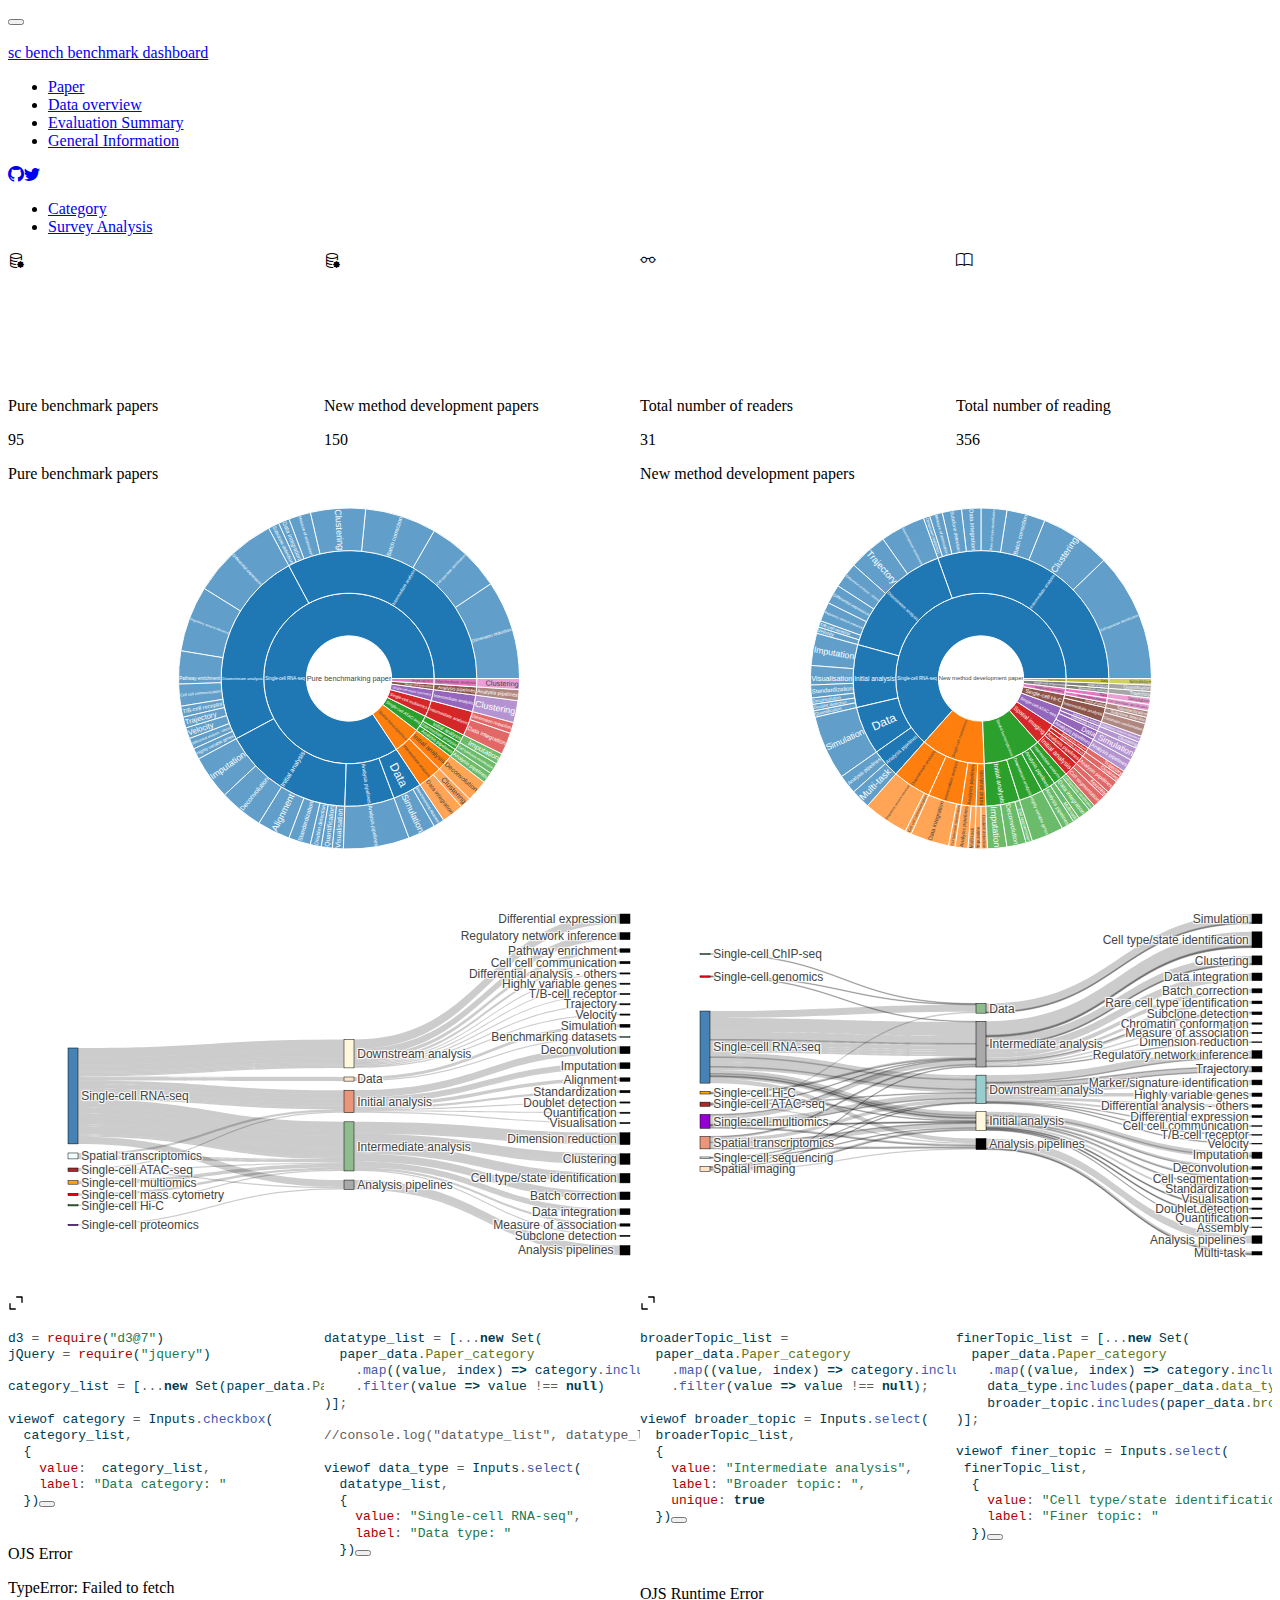
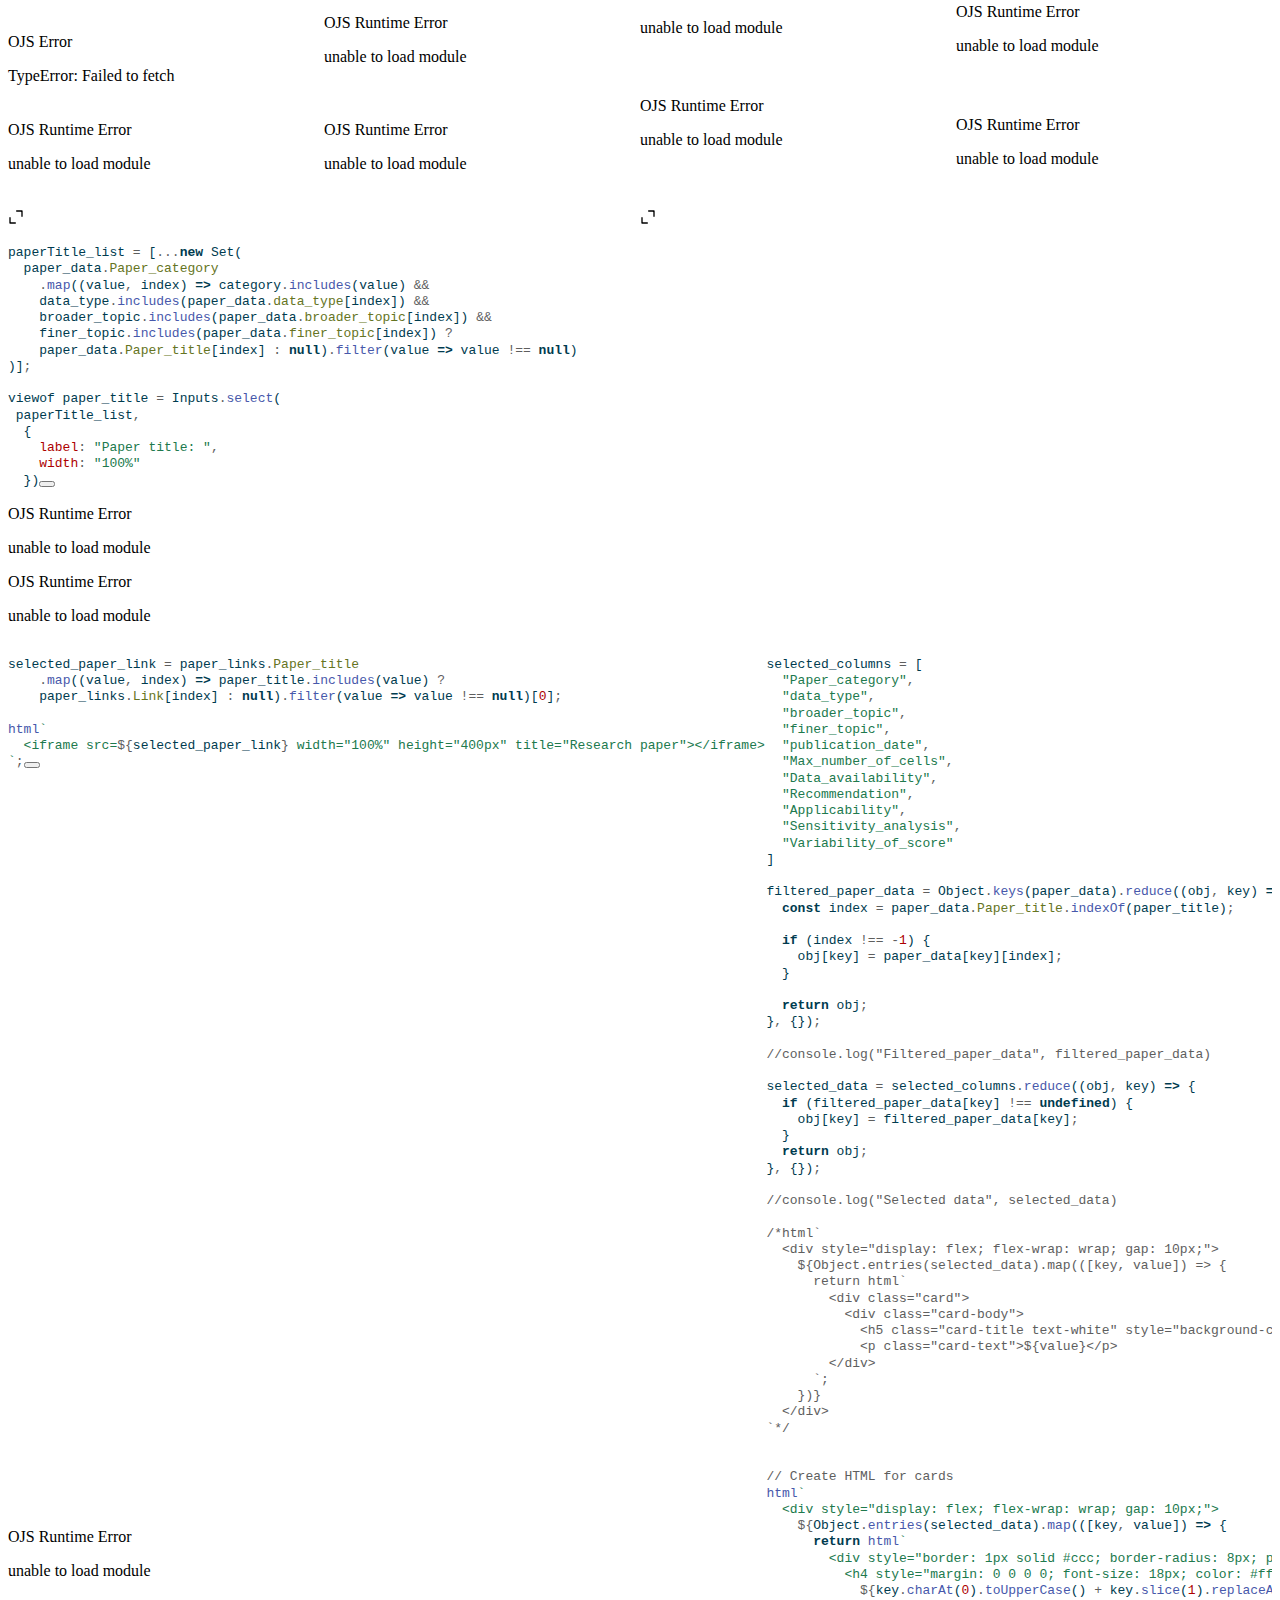
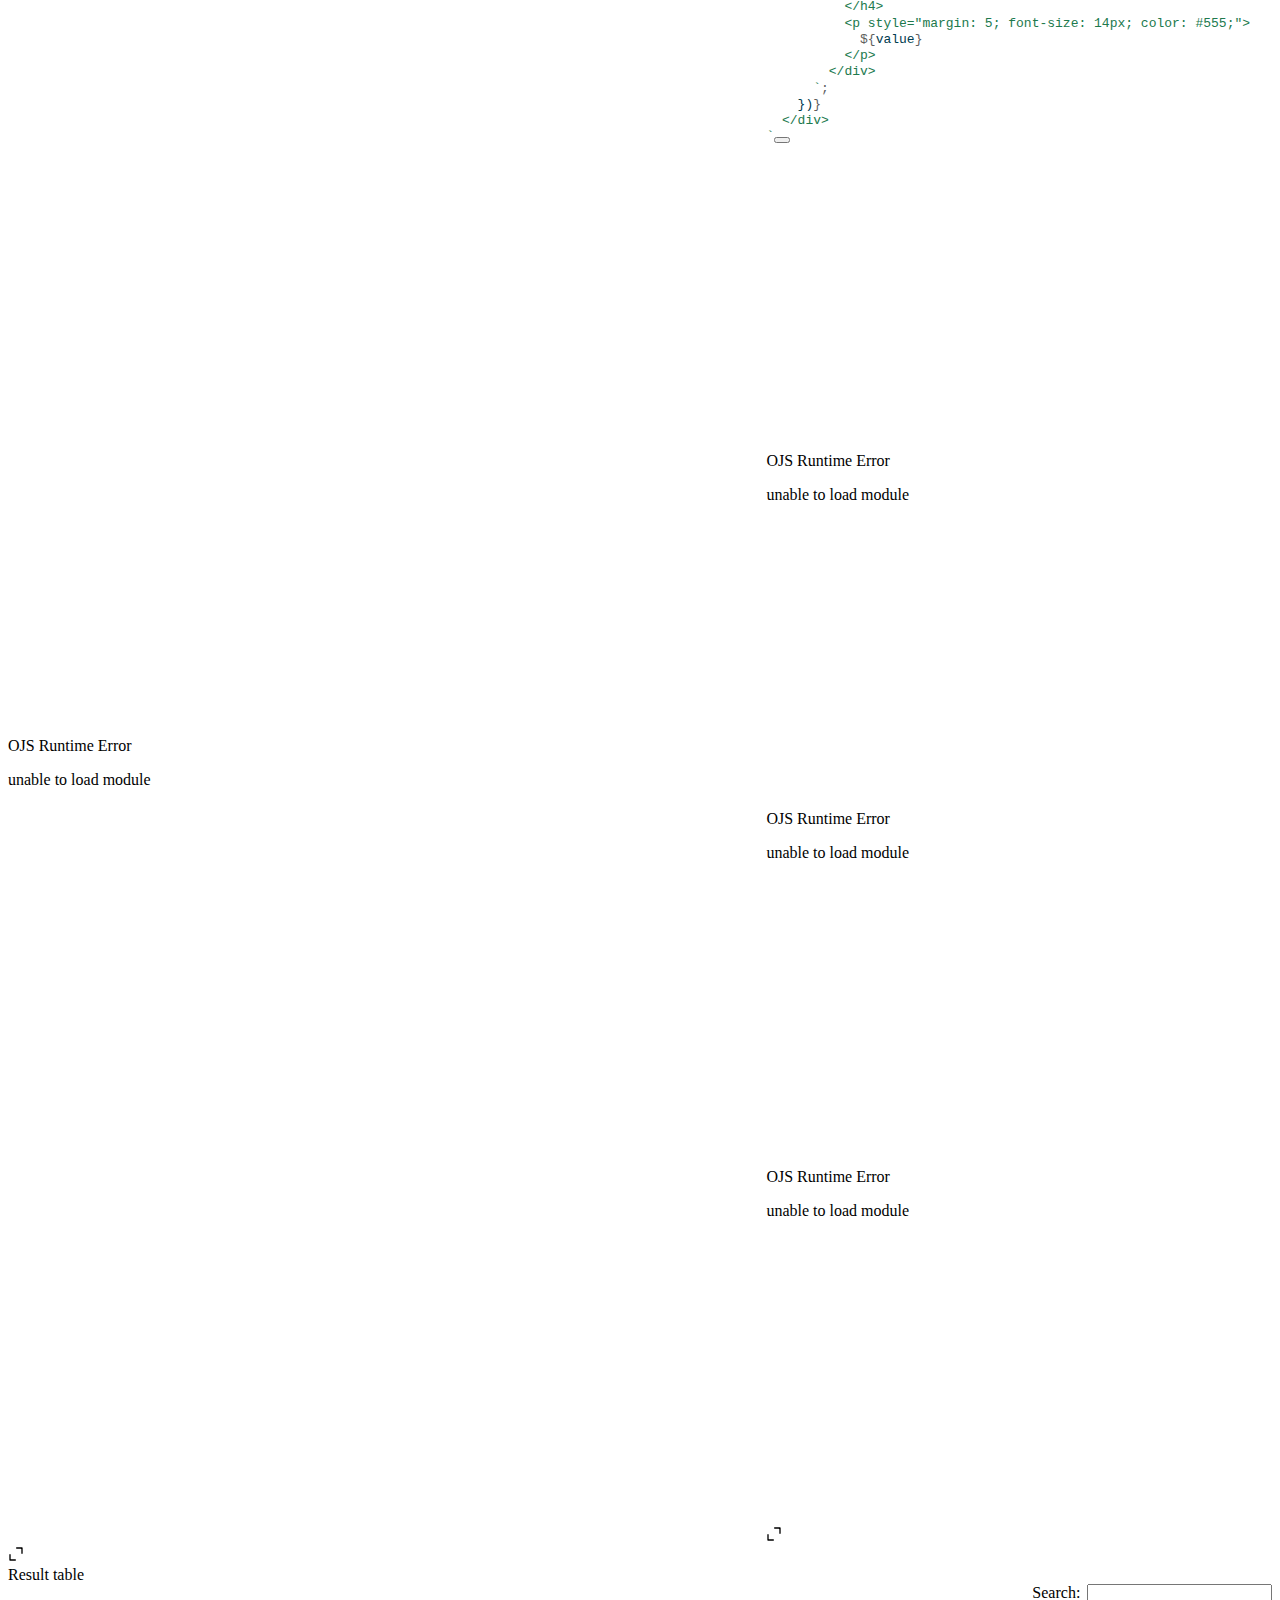
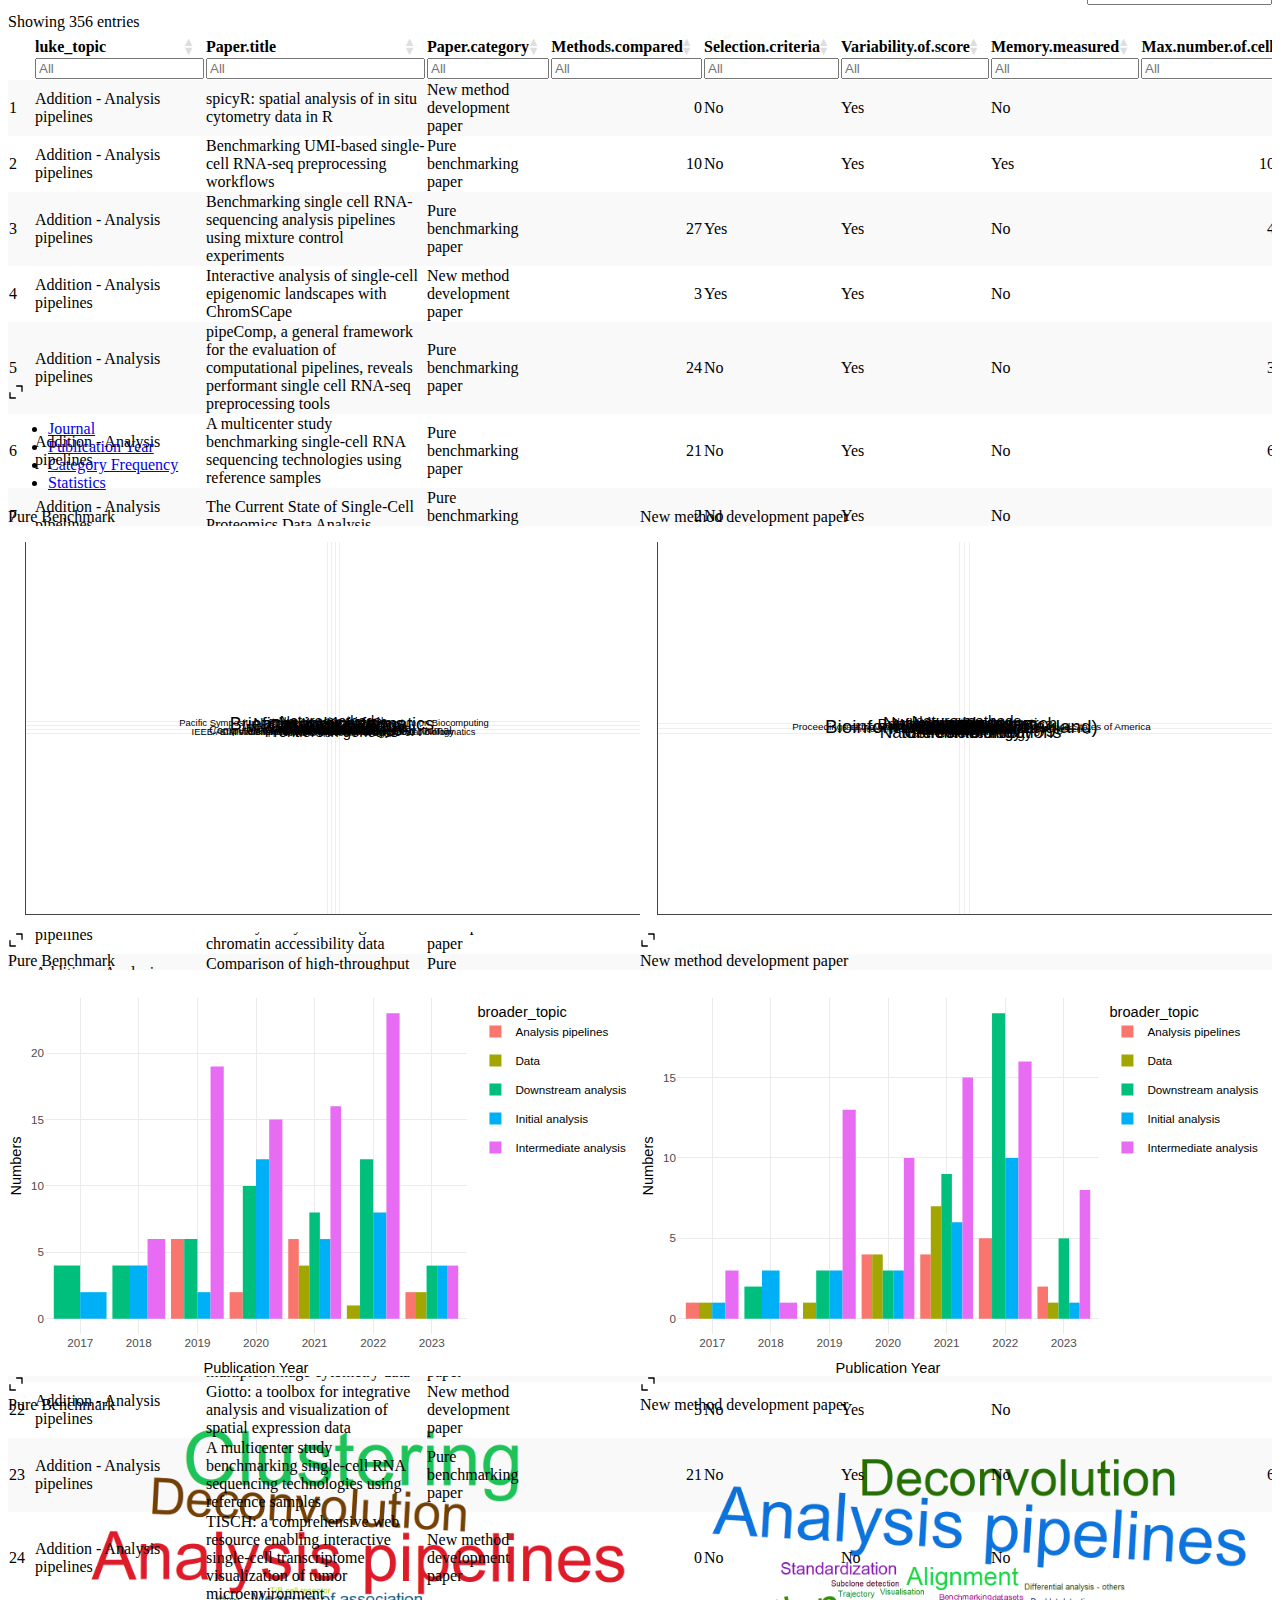
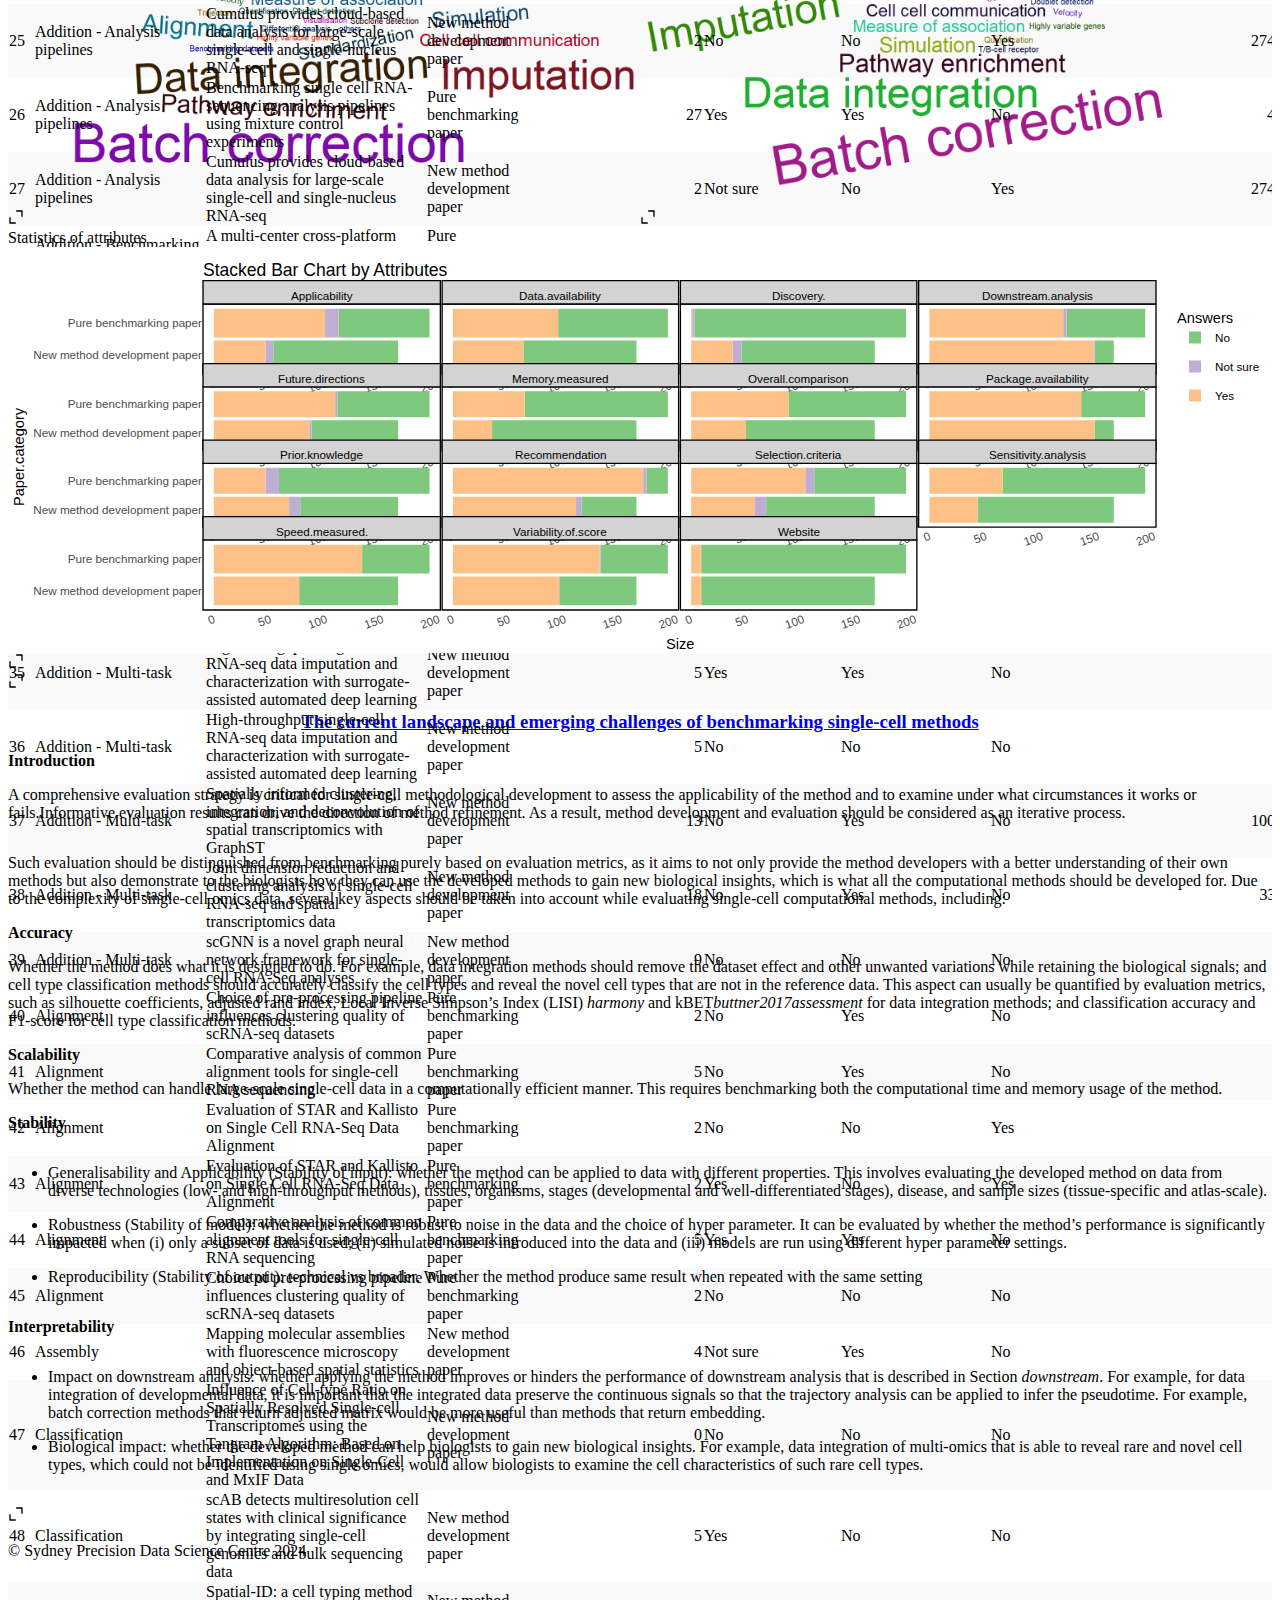
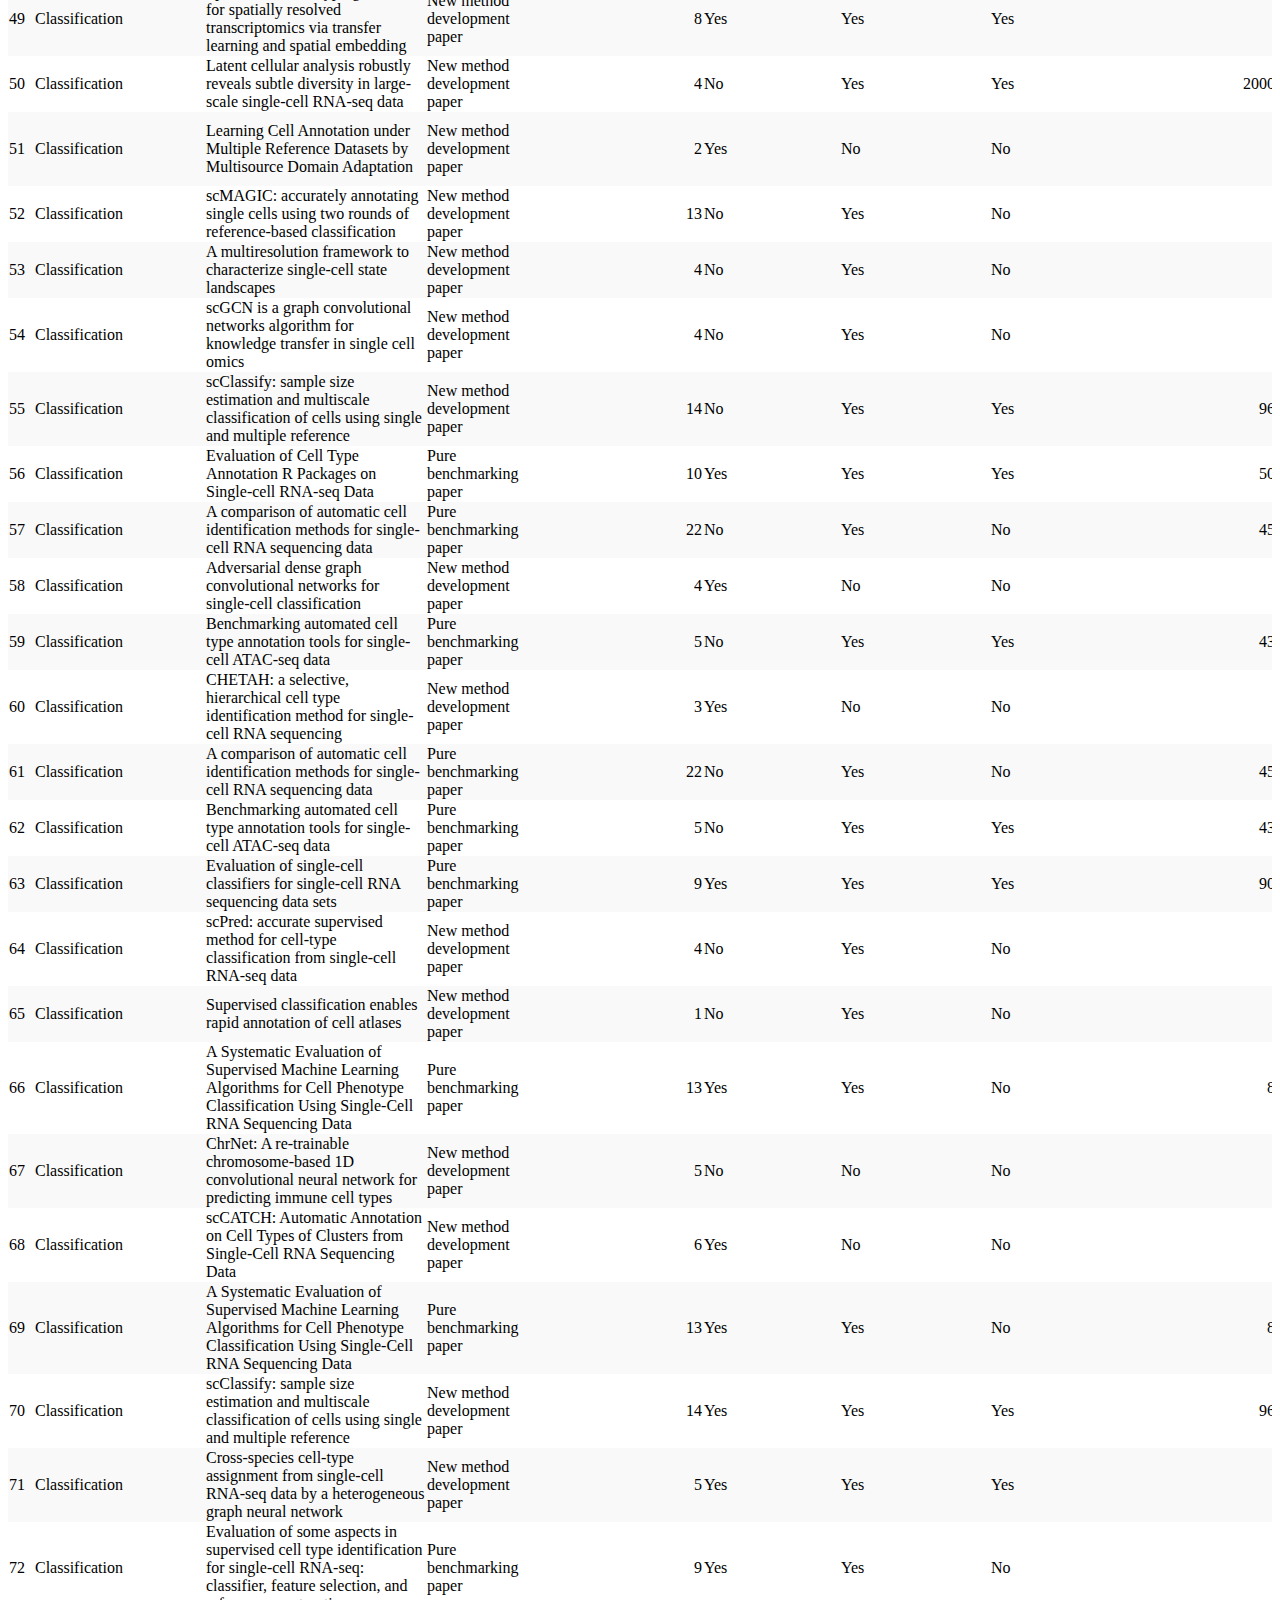
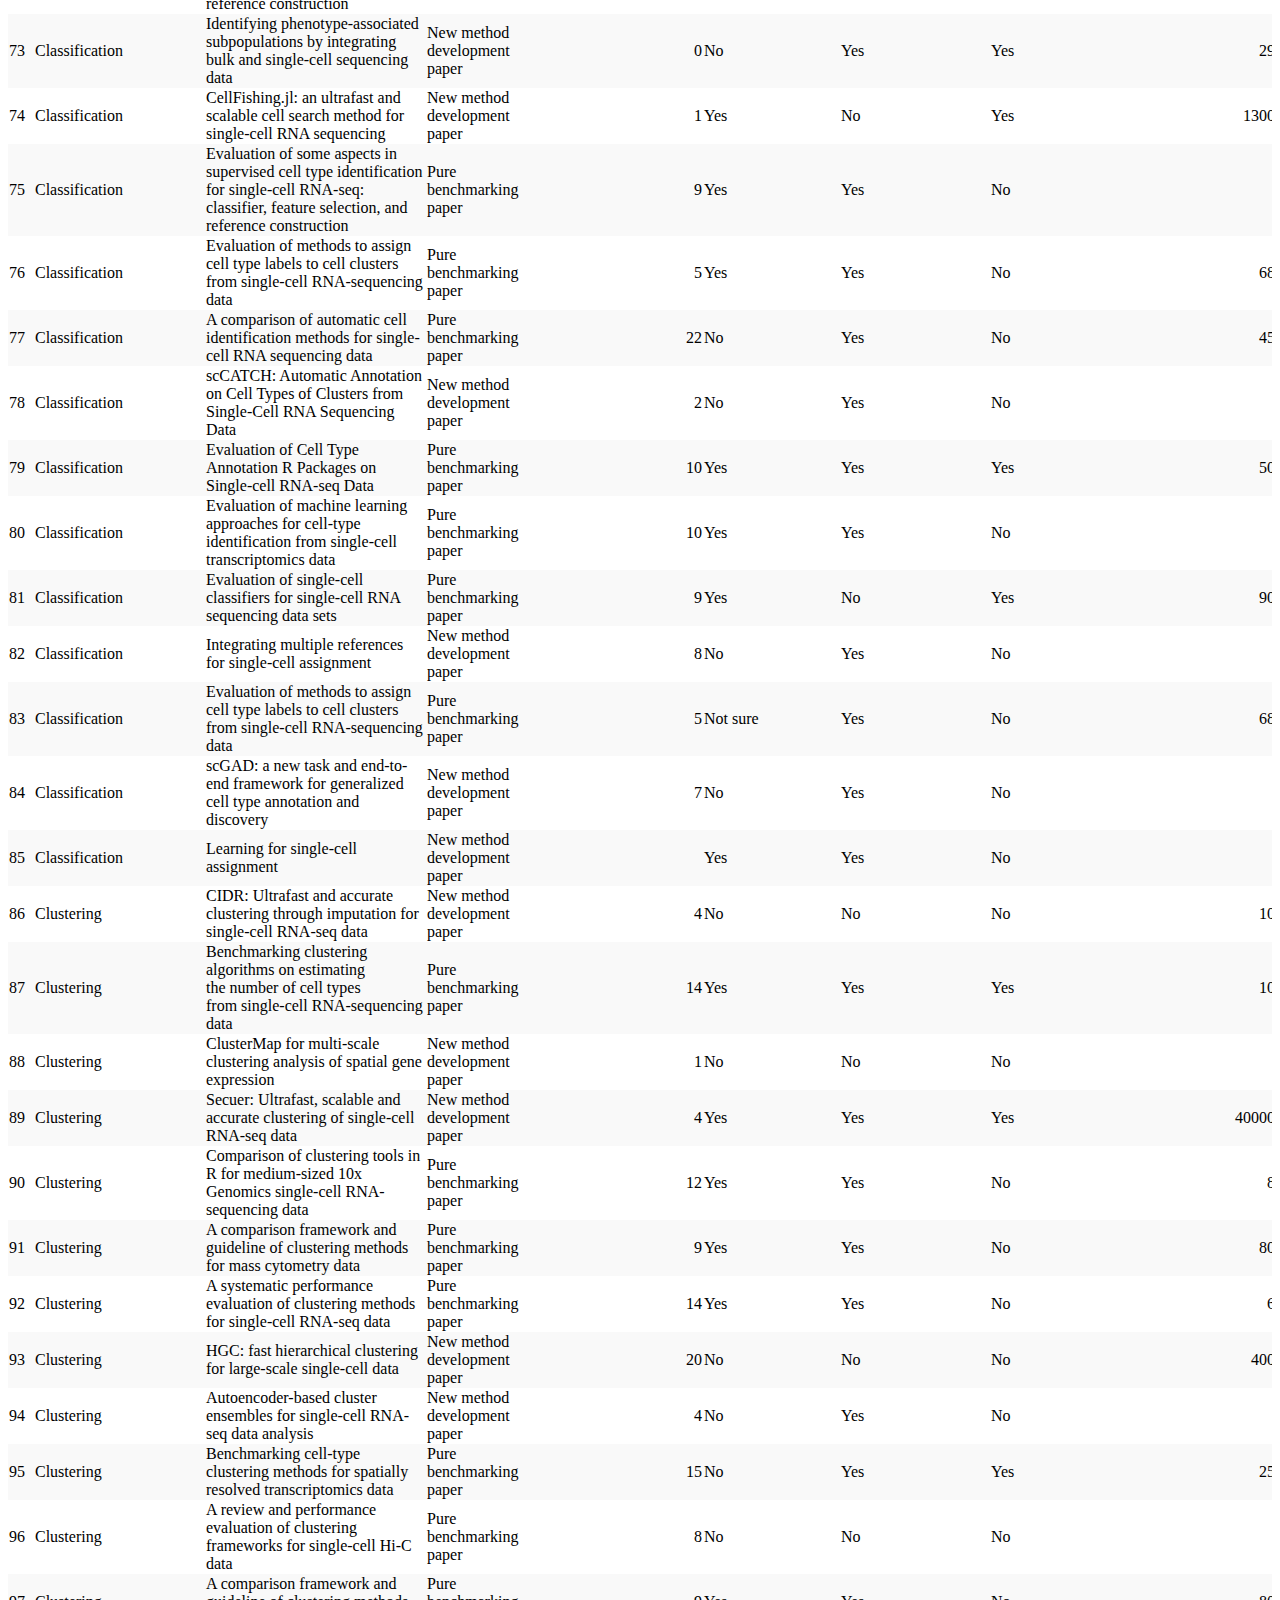
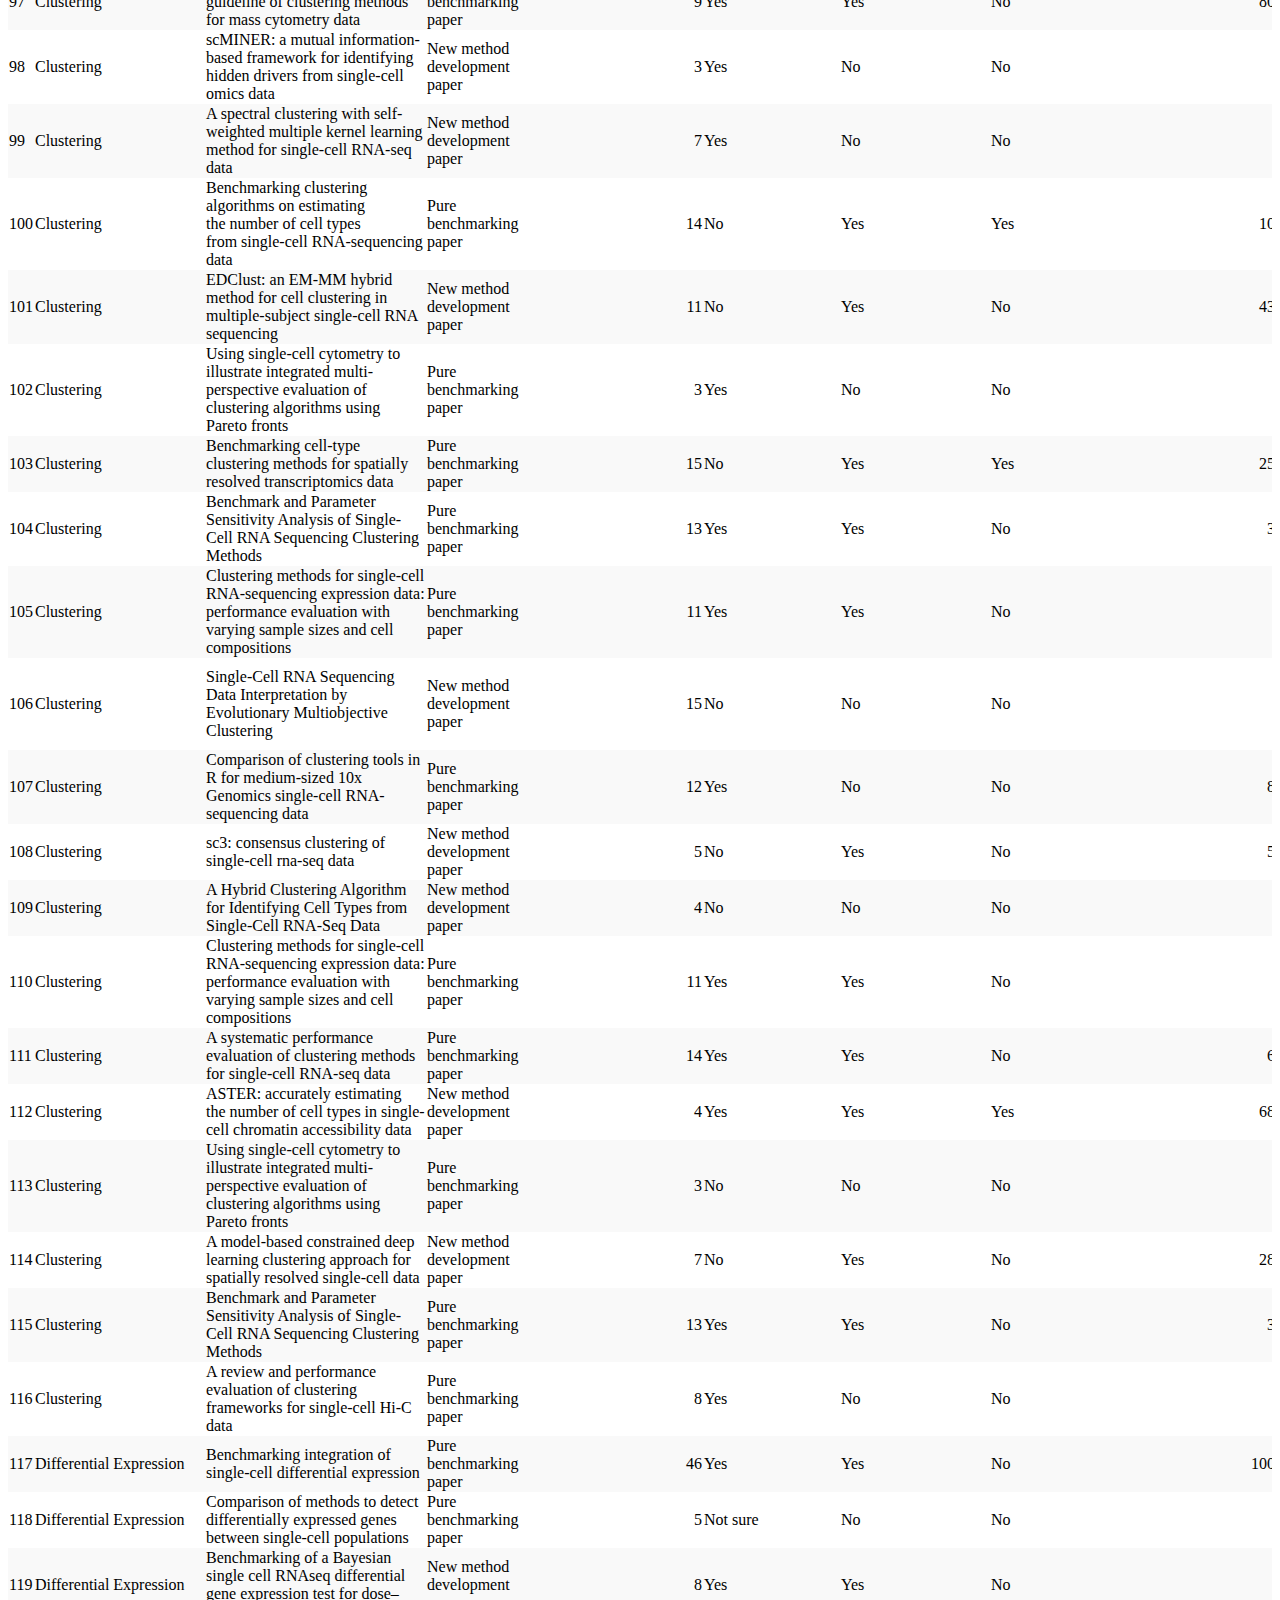
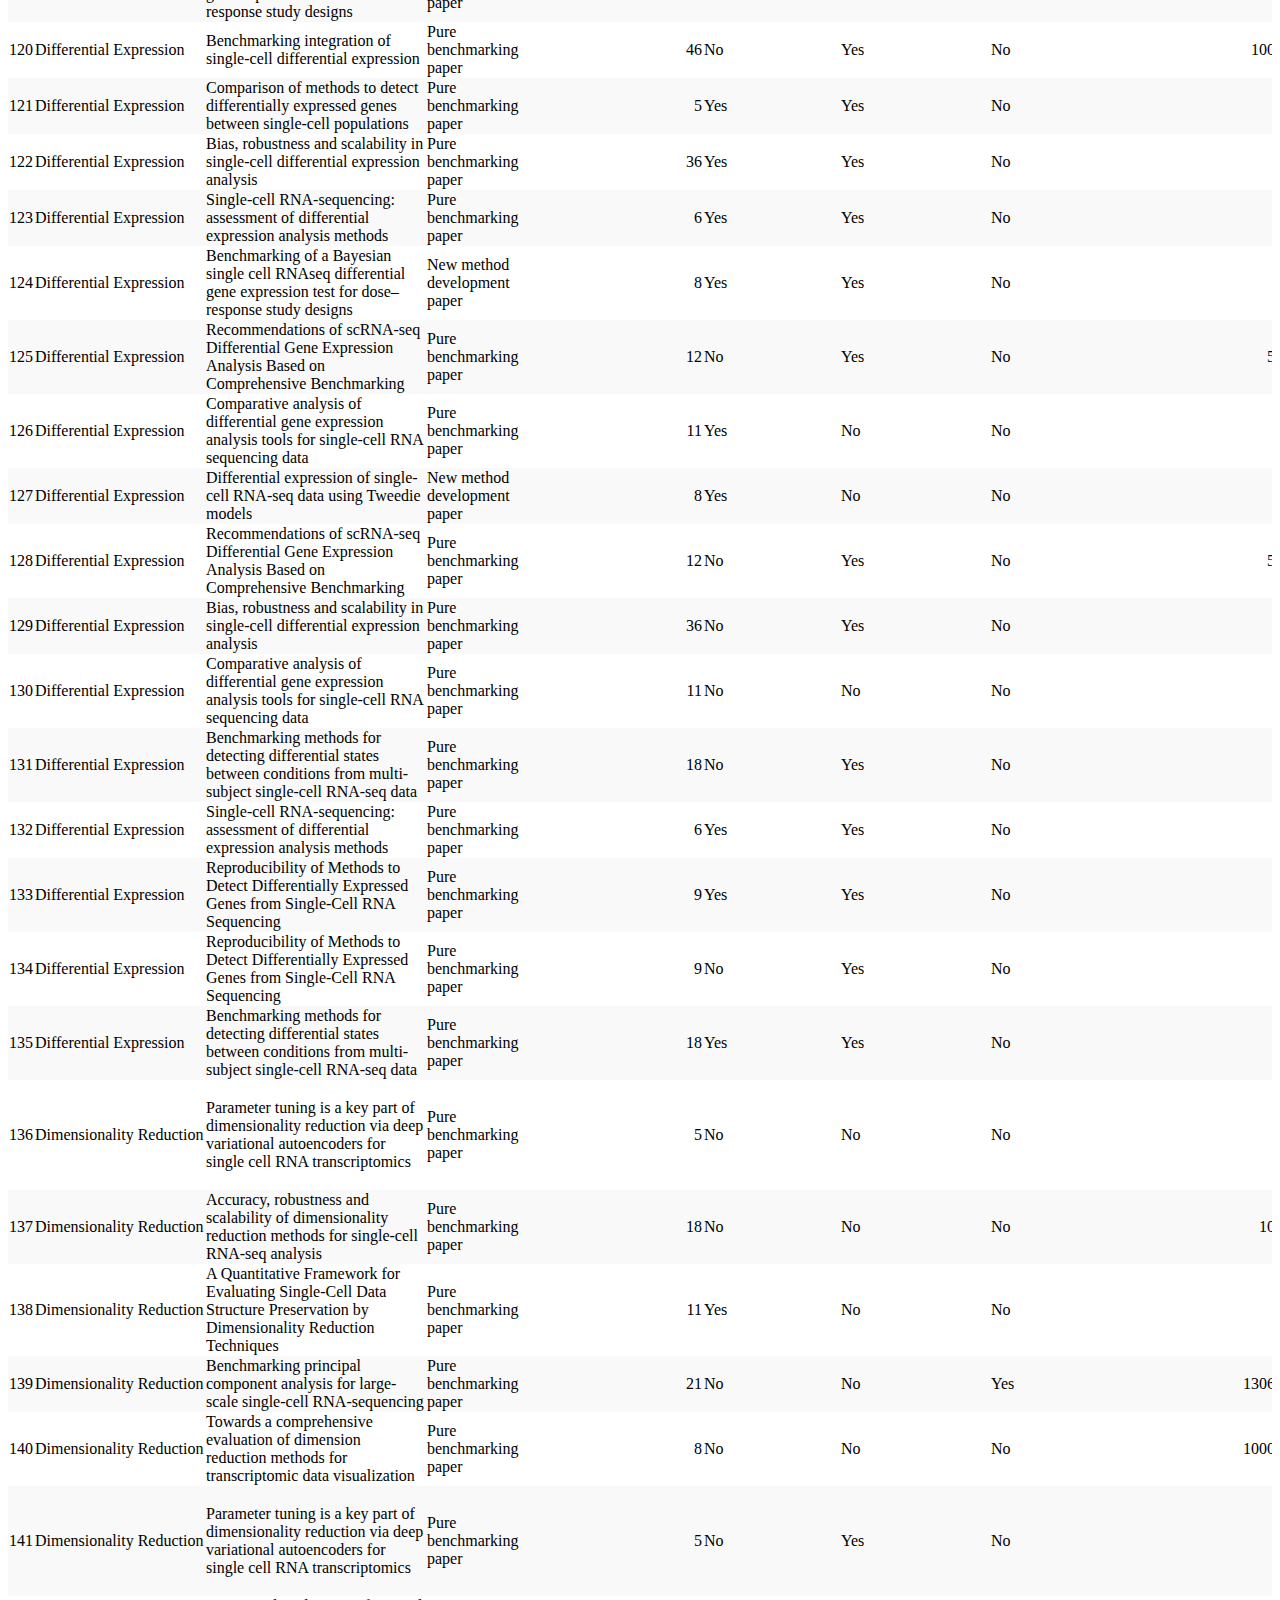
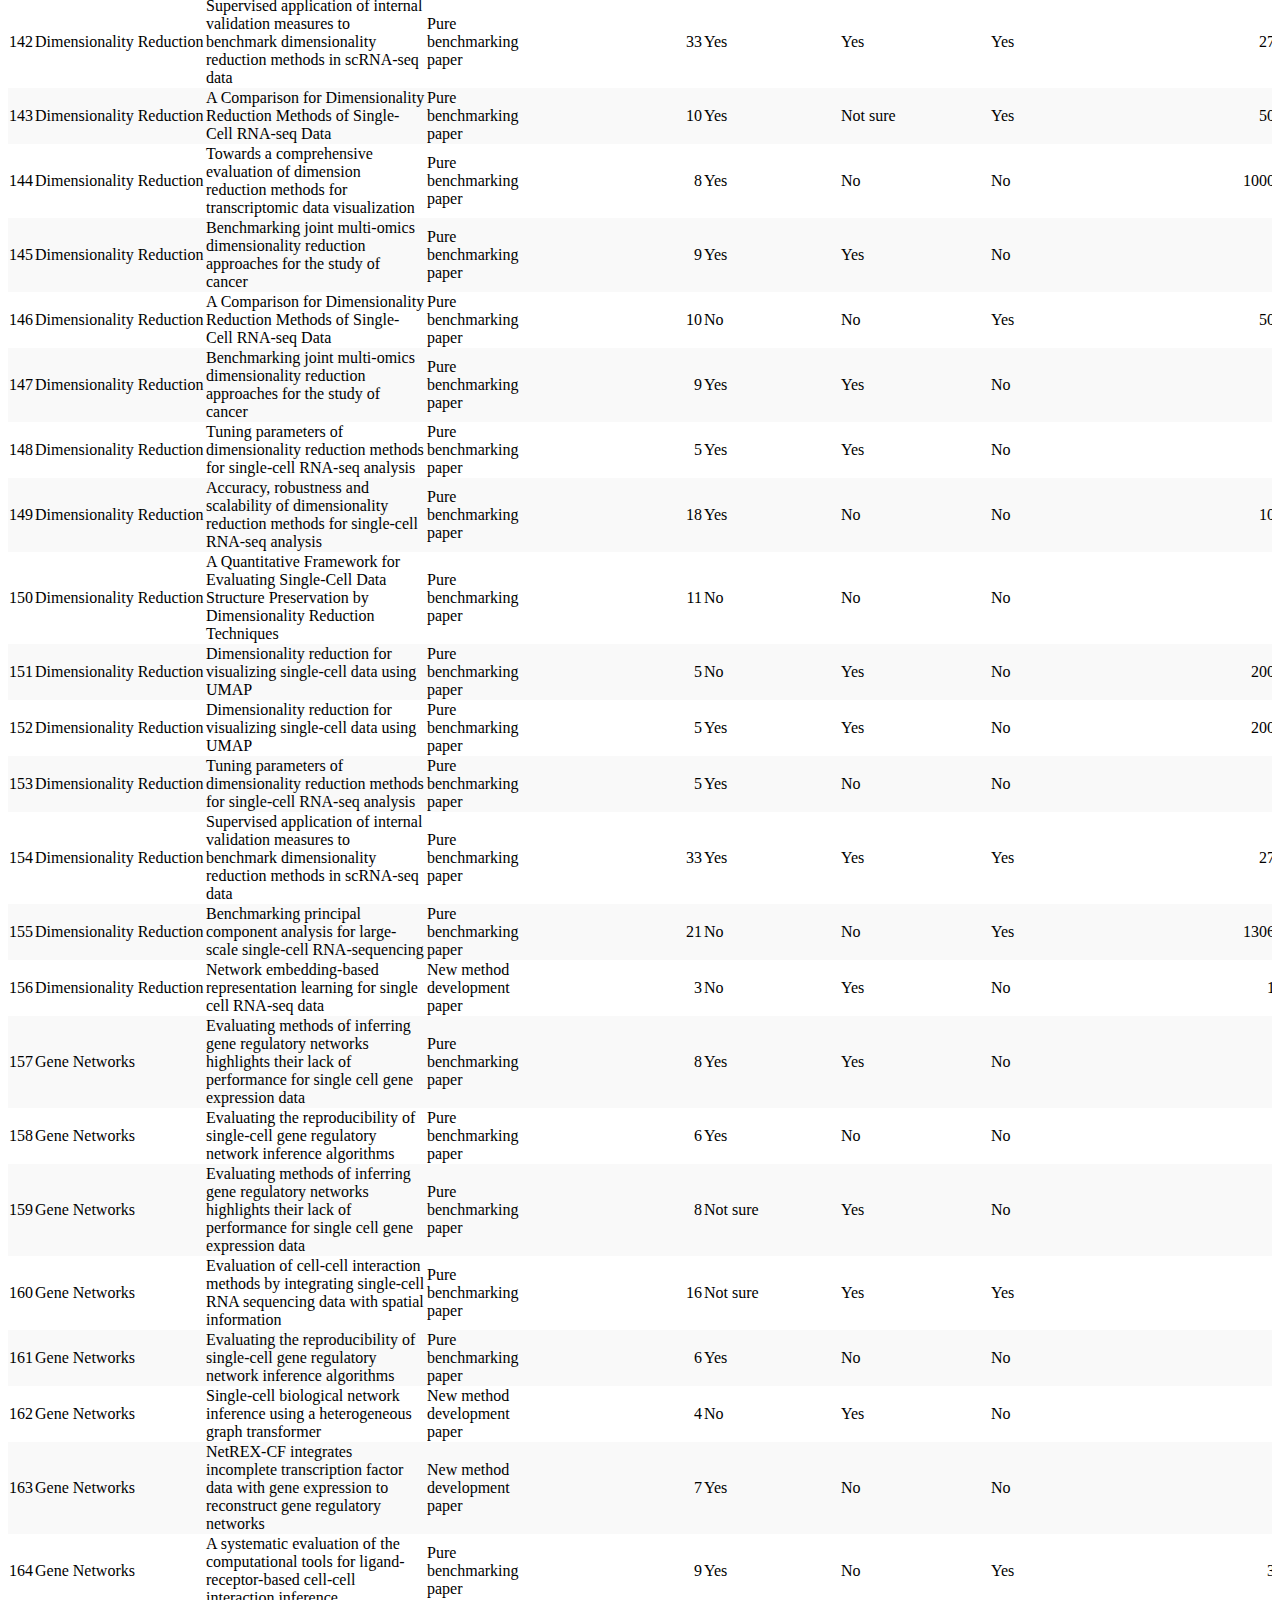
==== commit 511ae623: "updated version" ====
--- a/docs/index.html
+++ b/docs/index.html
@@ -286,15 +286,15 @@
 <div class="html-fill-item html-fill-container">
 
 </div>
-<div class="cell quarto-layout-panel html-fill-item html-fill-container" data-layout-ncol="2" title="Pure benchmark papers">
+<div class="cell quarto-layout-panel html-fill-item html-fill-container" title="Pure benchmark papers" data-layout-ncol="2">
 <div class="quarto-layout-row html-fill-item html-fill-container">
 <div class="quarto-layout-cell html-fill-item html-fill-container" style="flex-basis: 50.0%;justify-content: flex-start;">
-<div class="plotly html-widget html-fill-item html-fill-container" id="htmlwidget-d3ac841f6065d328370a" style="width:100%;height:406px;"></div>
-<script type="application/json" data-for="htmlwidget-d3ac841f6065d328370a">{"x":{"visdat":{"85205b32532f":["function () ","plotlyVisDat"]},"cur_data":"85205b32532f","attrs":{"85205b32532f":{"ids":{},"labels":{},"parents":{},"values":{},"branchvalues":"total","insidetextorientation":"radial","alpha_stroke":1,"sizes":[10,100],"spans":[1,20],"type":"sunburst"}},"layout":{"margin":{"b":40,"l":60,"t":25,"r":10},"hovermode":"closest","showlegend":false},"source":"A","config":{"modeBarButtonsToAdd":["hoverclosest","hovercompare"],"showSendToCloud":false},"data":[{"ids":["Benchmark","Benchmark - Single-cell RNA-seq","Benchmark - Single-cell proteomics","Benchmark - Single-cell ATAC-seq","Benchmark - Single-cell mass cytometry","Benchmark - Spatial transcriptomics","Benchmark - Single-cell Hi-C","Benchmark - Single-cell multiomics","Benchmark - Single-cell RNA-seq - Analysis pipelines","Benchmark - Single-cell proteomics - Analysis pipelines","Benchmark - Single-cell ATAC-seq - Analysis pipelines","Benchmark - Single-cell RNA-seq - Data","Benchmark - Single-cell RNA-seq - Initial analysis","Benchmark - Single-cell RNA-seq - Intermediate analysis","Benchmark - Single-cell ATAC-seq - Intermediate analysis","Benchmark - Single-cell mass cytometry - Intermediate analysis","Benchmark - Spatial transcriptomics - Intermediate analysis","Benchmark - Single-cell Hi-C - Intermediate analysis","Benchmark - Single-cell RNA-seq - Downstream analysis","Benchmark - Single-cell multiomics - Intermediate analysis","Benchmark - Single-cell ATAC-seq - Initial analysis","Benchmark - Spatial transcriptomics - Initial analysis","Benchmark - Single-cell RNA-seq - Analysis pipelines - Analysis pipelines","Benchmark - Single-cell proteomics - Analysis pipelines - Analysis pipelines","Benchmark - Single-cell ATAC-seq - Analysis pipelines - Analysis pipelines","Benchmark - Single-cell RNA-seq - Data - Benchmarking datasets","Benchmark - Single-cell RNA-seq - Initial analysis - Alignment","Benchmark - Single-cell RNA-seq - Intermediate analysis - Cell type/state identification","Benchmark - Single-cell ATAC-seq - Intermediate analysis - Cell type/state identification","Benchmark - Single-cell RNA-seq - Intermediate analysis - Clustering","Benchmark - Single-cell mass cytometry - Intermediate analysis - Clustering","Benchmark - Spatial transcriptomics - Intermediate analysis - Clustering","Benchmark - Single-cell Hi-C - Intermediate analysis - Clustering","Benchmark - Single-cell RNA-seq - Downstream analysis - Differential expression","Benchmark - Single-cell RNA-seq - Intermediate analysis - Dimension reduction","Benchmark - Single-cell multiomics - Intermediate analysis - Dimension reduction","Benchmark - Single-cell RNA-seq - Downstream analysis - Regulatory network inference","Benchmark - Single-cell RNA-seq - Downstream analysis - Cell cell communication","Benchmark - Single-cell RNA-seq - Intermediate analysis - Measure of association","Benchmark - Single-cell RNA-seq - Downstream analysis - Pathway enrichment","Benchmark - Single-cell RNA-seq - Downstream analysis - T/B-cell receptor","Benchmark - Single-cell RNA-seq - Initial analysis - Imputation","Benchmark - Single-cell ATAC-seq - Initial analysis - Imputation","Benchmark - Single-cell multiomics - Intermediate analysis - Data integration","Benchmark - Single-cell RNA-seq - Initial analysis - Deconvolution","Benchmark - Single-cell RNA-seq - Intermediate analysis - Batch correction","Benchmark - Spatial transcriptomics - Intermediate analysis - Data integration","Benchmark - Single-cell RNA-seq - Intermediate analysis - Data integration","Benchmark - Spatial transcriptomics - Initial analysis - Deconvolution","Benchmark - Single-cell RNA-seq - Initial analysis - Standardization","Benchmark - Single-cell RNA-seq - Downstream analysis - Trajectory","Benchmark - Single-cell RNA-seq - Downstream analysis - Velocity","Benchmark - Single-cell RNA-seq - Downstream analysis - Differential analysis - others","Benchmark - Single-cell RNA-seq - Initial analysis - Doublet detection","Benchmark - Single-cell RNA-seq - Initial analysis - Quantification","Benchmark - Single-cell RNA-seq - Data - Simulation","Benchmark - Single-cell RNA-seq - Downstream analysis - Highly variable genes","Benchmark - Single-cell RNA-seq - Intermediate analysis - Subclone detection","Benchmark - Single-cell RNA-seq - Initial analysis - Visualisation"],"labels":["Pure benchmarking paper","Single-cell RNA-seq","Single-cell proteomics","Single-cell ATAC-seq","Single-cell mass cytometry","Spatial transcriptomics","Single-cell Hi-C","Single-cell multiomics","Analysis pipelines","Analysis pipelines","Analysis pipelines","Data","Initial analysis","Intermediate analysis","Intermediate analysis","Intermediate analysis","Intermediate analysis","Intermediate analysis","Downstream analysis","Intermediate analysis","Initial analysis","Initial analysis","Analysis pipelines","Analysis pipelines","Analysis pipelines","Benchmarking datasets","Alignment","Cell type/state identification","Cell type/state identification","Clustering","Clustering","Clustering","Clustering","Differential expression","Dimension reduction","Dimension reduction","Regulatory network inference","Cell cell communication","Measure of association","Pathway enrichment","T/B-cell receptor","Imputation","Imputation","Data integration","Deconvolution","Batch correction","Data integration","Data integration","Deconvolution","Standardization","Trajectory","Velocity","Differential analysis - others","Doublet detection","Quantification","Simulation","Highly variable genes","Subclone detection","Visualisation"],"parents":["","Benchmark","Benchmark","Benchmark","Benchmark","Benchmark","Benchmark","Benchmark","Benchmark - Single-cell RNA-seq","Benchmark - Single-cell proteomics","Benchmark - Single-cell ATAC-seq","Benchmark - Single-cell RNA-seq","Benchmark - Single-cell RNA-seq","Benchmark - Single-cell RNA-seq","Benchmark - Single-cell ATAC-seq","Benchmark - Single-cell mass cytometry","Benchmark - Spatial transcriptomics","Benchmark - Single-cell Hi-C","Benchmark - Single-cell RNA-seq","Benchmark - Single-cell multiomics","Benchmark - Single-cell ATAC-seq","Benchmark - Spatial transcriptomics","Benchmark - Single-cell RNA-seq - Analysis pipelines","Benchmark - Single-cell proteomics - Analysis pipelines","Benchmark - Single-cell ATAC-seq - Analysis pipelines","Benchmark - Single-cell RNA-seq - Data","Benchmark - Single-cell RNA-seq - Initial analysis","Benchmark - Single-cell RNA-seq - Intermediate analysis","Benchmark - Single-cell ATAC-seq - Intermediate analysis","Benchmark - Single-cell RNA-seq - Intermediate analysis","Benchmark - Single-cell mass cytometry - Intermediate analysis","Benchmark - Spatial transcriptomics - Intermediate analysis","Benchmark - Single-cell Hi-C - Intermediate analysis","Benchmark - Single-cell RNA-seq - Downstream analysis","Benchmark - Single-cell RNA-seq - Intermediate analysis","Benchmark - Single-cell multiomics - Intermediate analysis","Benchmark - Single-cell RNA-seq - Downstream analysis","Benchmark - Single-cell RNA-seq - Downstream analysis","Benchmark - Single-cell RNA-seq - Intermediate analysis","Benchmark - Single-cell RNA-seq - Downstream analysis","Benchmark - Single-cell RNA-seq - Downstream analysis","Benchmark - Single-cell RNA-seq - Initial analysis","Benchmark - Single-cell ATAC-seq - Initial analysis","Benchmark - Single-cell multiomics - Intermediate analysis","Benchmark - Single-cell RNA-seq - Initial analysis","Benchmark - Single-cell RNA-seq - Intermediate analysis","Benchmark - Spatial transcriptomics - Intermediate analysis","Benchmark - Single-cell RNA-seq - Intermediate analysis","Benchmark - Spatial transcriptomics - Initial analysis","Benchmark - Single-cell RNA-seq - Initial analysis","Benchmark - Single-cell RNA-seq - Downstream analysis","Benchmark - Single-cell RNA-seq - Downstream analysis","Benchmark - Single-cell RNA-seq - Downstream analysis","Benchmark - Single-cell RNA-seq - Initial analysis","Benchmark - Single-cell RNA-seq - Initial analysis","Benchmark - Single-cell RNA-seq - Data","Benchmark - Single-cell RNA-seq - Downstream analysis","Benchmark - Single-cell RNA-seq - Intermediate analysis","Benchmark - Single-cell RNA-seq - Initial analysis"],"values":[192,162,2,6,4,10,2,6,12,2,2,7,32,63,2,4,6,2,48,6,2,4,12,2,2,2,6,14,2,10,4,2,2,16,18,2,12,4,4,6,2,8,2,4,8,13,4,2,4,4,2,2,2,2,2,5,2,2,2],"branchvalues":"total","insidetextorientation":"radial","type":"sunburst","marker":{"color":"rgba(31,119,180,1)","line":{"color":"rgba(255,255,255,1)"}},"frame":null}],"highlight":{"on":"plotly_click","persistent":false,"dynamic":false,"selectize":false,"opacityDim":0.20000000000000001,"selected":{"opacity":1},"debounce":0},"shinyEvents":["plotly_hover","plotly_click","plotly_selected","plotly_relayout","plotly_brushed","plotly_brushing","plotly_clickannotation","plotly_doubleclick","plotly_deselect","plotly_afterplot","plotly_sunburstclick"],"base_url":"https://plot.ly"},"evals":[],"jsHooks":[]}</script>
+<div class="plotly html-widget html-fill-item html-fill-container" id="htmlwidget-809c124db257bd022aeb" style="width:100%;height:406px;"></div>
+<script type="application/json" data-for="htmlwidget-809c124db257bd022aeb">{"x":{"visdat":{"53744d3a34d4":["function () ","plotlyVisDat"]},"cur_data":"53744d3a34d4","attrs":{"53744d3a34d4":{"ids":{},"labels":{},"parents":{},"values":{},"branchvalues":"total","insidetextorientation":"radial","alpha_stroke":1,"sizes":[10,100],"spans":[1,20],"type":"sunburst"}},"layout":{"margin":{"b":40,"l":60,"t":25,"r":10},"hovermode":"closest","showlegend":false},"source":"A","config":{"modeBarButtonsToAdd":["hoverclosest","hovercompare"],"showSendToCloud":false},"data":[{"ids":["Benchmark","Benchmark - Single-cell RNA-seq","Benchmark - Single-cell proteomics","Benchmark - Single-cell ATAC-seq","Benchmark - Single-cell mass cytometry","Benchmark - Spatial transcriptomics","Benchmark - Single-cell Hi-C","Benchmark - Single-cell multiomics","Benchmark - Single-cell RNA-seq - Analysis pipelines","Benchmark - Single-cell proteomics - Analysis pipelines","Benchmark - Single-cell ATAC-seq - Analysis pipelines","Benchmark - Single-cell RNA-seq - Data","Benchmark - Single-cell RNA-seq - Initial analysis","Benchmark - Single-cell RNA-seq - Intermediate analysis","Benchmark - Single-cell ATAC-seq - Intermediate analysis","Benchmark - Single-cell mass cytometry - Intermediate analysis","Benchmark - Spatial transcriptomics - Intermediate analysis","Benchmark - Single-cell Hi-C - Intermediate analysis","Benchmark - Single-cell RNA-seq - Downstream analysis","Benchmark - Single-cell multiomics - Intermediate analysis","Benchmark - Single-cell ATAC-seq - Initial analysis","Benchmark - Spatial transcriptomics - Initial analysis","Benchmark - Single-cell RNA-seq - Analysis pipelines - Analysis pipelines","Benchmark - Single-cell proteomics - Analysis pipelines - Analysis pipelines","Benchmark - Single-cell ATAC-seq - Analysis pipelines - Analysis pipelines","Benchmark - Single-cell RNA-seq - Data - Benchmarking datasets","Benchmark - Single-cell RNA-seq - Initial analysis - Alignment","Benchmark - Single-cell RNA-seq - Intermediate analysis - Cell type/state identification","Benchmark - Single-cell ATAC-seq - Intermediate analysis - Cell type/state identification","Benchmark - Single-cell RNA-seq - Intermediate analysis - Clustering","Benchmark - Single-cell mass cytometry - Intermediate analysis - Clustering","Benchmark - Spatial transcriptomics - Intermediate analysis - Clustering","Benchmark - Single-cell Hi-C - Intermediate analysis - Clustering","Benchmark - Single-cell RNA-seq - Downstream analysis - Differential expression","Benchmark - Single-cell RNA-seq - Intermediate analysis - Dimension reduction","Benchmark - Single-cell multiomics - Intermediate analysis - Dimension reduction","Benchmark - Single-cell RNA-seq - Downstream analysis - Regulatory network inference","Benchmark - Single-cell RNA-seq - Downstream analysis - Cell cell communication","Benchmark - Single-cell RNA-seq - Intermediate analysis - Measure of association","Benchmark - Single-cell RNA-seq - Downstream analysis - Pathway enrichment","Benchmark - Single-cell RNA-seq - Downstream analysis - T/B-cell receptor","Benchmark - Single-cell RNA-seq - Initial analysis - Imputation","Benchmark - Single-cell ATAC-seq - Initial analysis - Imputation","Benchmark - Single-cell multiomics - Intermediate analysis - Data integration","Benchmark - Single-cell RNA-seq - Initial analysis - Deconvolution","Benchmark - Single-cell RNA-seq - Intermediate analysis - Batch correction","Benchmark - Spatial transcriptomics - Intermediate analysis - Data integration","Benchmark - Single-cell RNA-seq - Intermediate analysis - Data integration","Benchmark - Spatial transcriptomics - Initial analysis - Deconvolution","Benchmark - Single-cell RNA-seq - Initial analysis - Standardization","Benchmark - Single-cell RNA-seq - Downstream analysis - Trajectory","Benchmark - Single-cell RNA-seq - Downstream analysis - Velocity","Benchmark - Single-cell RNA-seq - Downstream analysis - Differential analysis - others","Benchmark - Single-cell RNA-seq - Initial analysis - Doublet detection","Benchmark - Single-cell RNA-seq - Initial analysis - Quantification","Benchmark - Single-cell RNA-seq - Data - Simulation","Benchmark - Single-cell RNA-seq - Downstream analysis - Highly variable genes","Benchmark - Single-cell RNA-seq - Intermediate analysis - Subclone detection","Benchmark - Single-cell RNA-seq - Initial analysis - Visualisation"],"labels":["Pure benchmarking paper","Single-cell RNA-seq","Single-cell proteomics","Single-cell ATAC-seq","Single-cell mass cytometry","Spatial transcriptomics","Single-cell Hi-C","Single-cell multiomics","Analysis pipelines","Analysis pipelines","Analysis pipelines","Data","Initial analysis","Intermediate analysis","Intermediate analysis","Intermediate analysis","Intermediate analysis","Intermediate analysis","Downstream analysis","Intermediate analysis","Initial analysis","Initial analysis","Analysis pipelines","Analysis pipelines","Analysis pipelines","Benchmarking datasets","Alignment","Cell type/state identification","Cell type/state identification","Clustering","Clustering","Clustering","Clustering","Differential expression","Dimension reduction","Dimension reduction","Regulatory network inference","Cell cell communication","Measure of association","Pathway enrichment","T/B-cell receptor","Imputation","Imputation","Data integration","Deconvolution","Batch correction","Data integration","Data integration","Deconvolution","Standardization","Trajectory","Velocity","Differential analysis - others","Doublet detection","Quantification","Simulation","Highly variable genes","Subclone detection","Visualisation"],"parents":["","Benchmark","Benchmark","Benchmark","Benchmark","Benchmark","Benchmark","Benchmark","Benchmark - Single-cell RNA-seq","Benchmark - Single-cell proteomics","Benchmark - Single-cell ATAC-seq","Benchmark - Single-cell RNA-seq","Benchmark - Single-cell RNA-seq","Benchmark - Single-cell RNA-seq","Benchmark - Single-cell ATAC-seq","Benchmark - Single-cell mass cytometry","Benchmark - Spatial transcriptomics","Benchmark - Single-cell Hi-C","Benchmark - Single-cell RNA-seq","Benchmark - Single-cell multiomics","Benchmark - Single-cell ATAC-seq","Benchmark - Spatial transcriptomics","Benchmark - Single-cell RNA-seq - Analysis pipelines","Benchmark - Single-cell proteomics - Analysis pipelines","Benchmark - Single-cell ATAC-seq - Analysis pipelines","Benchmark - Single-cell RNA-seq - Data","Benchmark - Single-cell RNA-seq - Initial analysis","Benchmark - Single-cell RNA-seq - Intermediate analysis","Benchmark - Single-cell ATAC-seq - Intermediate analysis","Benchmark - Single-cell RNA-seq - Intermediate analysis","Benchmark - Single-cell mass cytometry - Intermediate analysis","Benchmark - Spatial transcriptomics - Intermediate analysis","Benchmark - Single-cell Hi-C - Intermediate analysis","Benchmark - Single-cell RNA-seq - Downstream analysis","Benchmark - Single-cell RNA-seq - Intermediate analysis","Benchmark - Single-cell multiomics - Intermediate analysis","Benchmark - Single-cell RNA-seq - Downstream analysis","Benchmark - Single-cell RNA-seq - Downstream analysis","Benchmark - Single-cell RNA-seq - Intermediate analysis","Benchmark - Single-cell RNA-seq - Downstream analysis","Benchmark - Single-cell RNA-seq - Downstream analysis","Benchmark - Single-cell RNA-seq - Initial analysis","Benchmark - Single-cell ATAC-seq - Initial analysis","Benchmark - Single-cell multiomics - Intermediate analysis","Benchmark - Single-cell RNA-seq - Initial analysis","Benchmark - Single-cell RNA-seq - Intermediate analysis","Benchmark - Spatial transcriptomics - Intermediate analysis","Benchmark - Single-cell RNA-seq - Intermediate analysis","Benchmark - Spatial transcriptomics - Initial analysis","Benchmark - Single-cell RNA-seq - Initial analysis","Benchmark - Single-cell RNA-seq - Downstream analysis","Benchmark - Single-cell RNA-seq - Downstream analysis","Benchmark - Single-cell RNA-seq - Downstream analysis","Benchmark - Single-cell RNA-seq - Initial analysis","Benchmark - Single-cell RNA-seq - Initial analysis","Benchmark - Single-cell RNA-seq - Data","Benchmark - Single-cell RNA-seq - Downstream analysis","Benchmark - Single-cell RNA-seq - Intermediate analysis","Benchmark - Single-cell RNA-seq - Initial analysis"],"values":[192,162,2,6,4,10,2,6,12,2,2,7,32,63,2,4,6,2,48,6,2,4,12,2,2,2,6,14,2,10,4,2,2,16,18,2,12,4,4,6,2,8,2,4,8,13,4,2,4,4,2,2,2,2,2,5,2,2,2],"branchvalues":"total","insidetextorientation":"radial","type":"sunburst","marker":{"color":"rgba(31,119,180,1)","line":{"color":"rgba(255,255,255,1)"}},"frame":null}],"highlight":{"on":"plotly_click","persistent":false,"dynamic":false,"selectize":false,"opacityDim":0.20000000000000001,"selected":{"opacity":1},"debounce":0},"shinyEvents":["plotly_hover","plotly_click","plotly_selected","plotly_relayout","plotly_brushed","plotly_brushing","plotly_clickannotation","plotly_doubleclick","plotly_deselect","plotly_afterplot","plotly_sunburstclick"],"base_url":"https://plot.ly"},"evals":[],"jsHooks":[]}</script>
 </div>
 <div class="quarto-layout-cell html-fill-item html-fill-container" style="flex-basis: 50.0%;justify-content: flex-start;">
-<div class="plotly html-widget html-fill-item html-fill-container" id="htmlwidget-0ffd1c715ba2aaa246d2" style="width:100%;height:406px;"></div>
-<script type="application/json" data-for="htmlwidget-0ffd1c715ba2aaa246d2">{"x":{"visdat":{"8520528f1b19":["function () ","plotlyVisDat"]},"cur_data":"8520528f1b19","attrs":{"8520528f1b19":{"orientation":"h","node":{"label":["Single-cell ATAC-seq","Single-cell Hi-C","Single-cell mass cytometry","Single-cell multiomics","Single-cell proteomics","Single-cell RNA-seq","Spatial transcriptomics","Data","Initial analysis","Intermediate analysis","Downstream analysis","Analysis pipelines","Benchmarking datasets","Simulation","Alignment","Deconvolution","Doublet detection","Imputation","Quantification","Standardization","Visualisation","Batch correction","Cell type/state identification","Clustering","Data integration","Dimension reduction","Measure of association","Subclone detection","Cell cell communication","Differential analysis - others","Differential expression","Highly variable genes","Pathway enrichment","Regulatory network inference","T/B-cell receptor","Trajectory","Velocity","Analysis pipelines "],"color":["brown","forestgreen","red","orange","darkviolet","steelblue","azure","bisque","darksalmon","darkseagreen","cornsilk","darkgray","#99cccc"],"pad":10,"thickness":10,"line":{"color":"black","width":0.5}},"link":{"source":[0,0,0,1,2,3,3,4,5,5,5,5,5,5,5,5,5,5,5,5,5,5,5,5,5,5,5,5,5,5,5,5,5,5,6,6,6,7,7,8,8,8,8,8,8,8,8,8,9,9,9,9,9,9,9,9,9,9,9,9,9,9,10,10,10,10,10,10,10,10,10,11,11,11],"target":[8,9,11,9,9,9,9,11,7,7,8,8,8,8,8,8,8,9,9,9,9,9,9,9,10,10,10,10,10,10,10,10,10,11,8,9,9,12,13,14,15,15,16,17,17,18,19,20,21,22,22,23,23,23,23,24,24,24,25,25,26,27,28,29,30,31,32,33,34,35,36,37,37,37],"value":[2,2,2,2,4,2,4,2,2,5,6,8,8,4,2,2,2,14,10,18,4,13,2,2,16,12,4,6,2,2,2,2,2,12,4,2,4,2,5,6,8,4,2,8,2,2,4,2,13,14,2,10,4,2,2,4,4,2,18,2,4,2,4,2,16,2,6,12,2,2,2,12,2,2]},"alpha_stroke":1,"sizes":[10,100],"spans":[1,20],"type":"sankey"}},"layout":{"margin":{"b":40,"l":60,"t":25,"r":10},"hovermode":"closest","showlegend":false},"source":"A","config":{"modeBarButtonsToAdd":["hoverclosest","hovercompare"],"showSendToCloud":false},"data":[{"orientation":"h","node":{"label":["Single-cell ATAC-seq","Single-cell Hi-C","Single-cell mass cytometry","Single-cell multiomics","Single-cell proteomics","Single-cell RNA-seq","Spatial transcriptomics","Data","Initial analysis","Intermediate analysis","Downstream analysis","Analysis pipelines","Benchmarking datasets","Simulation","Alignment","Deconvolution","Doublet detection","Imputation","Quantification","Standardization","Visualisation","Batch correction","Cell type/state identification","Clustering","Data integration","Dimension reduction","Measure of association","Subclone detection","Cell cell communication","Differential analysis - others","Differential expression","Highly variable genes","Pathway enrichment","Regulatory network inference","T/B-cell receptor","Trajectory","Velocity","Analysis pipelines "],"color":["brown","forestgreen","red","orange","darkviolet","steelblue","azure","bisque","darksalmon","darkseagreen","cornsilk","darkgray","#99cccc"],"pad":10,"thickness":10,"line":{"color":"black","width":0.5}},"link":{"source":[0,0,0,1,2,3,3,4,5,5,5,5,5,5,5,5,5,5,5,5,5,5,5,5,5,5,5,5,5,5,5,5,5,5,6,6,6,7,7,8,8,8,8,8,8,8,8,8,9,9,9,9,9,9,9,9,9,9,9,9,9,9,10,10,10,10,10,10,10,10,10,11,11,11],"target":[8,9,11,9,9,9,9,11,7,7,8,8,8,8,8,8,8,9,9,9,9,9,9,9,10,10,10,10,10,10,10,10,10,11,8,9,9,12,13,14,15,15,16,17,17,18,19,20,21,22,22,23,23,23,23,24,24,24,25,25,26,27,28,29,30,31,32,33,34,35,36,37,37,37],"value":[2,2,2,2,4,2,4,2,2,5,6,8,8,4,2,2,2,14,10,18,4,13,2,2,16,12,4,6,2,2,2,2,2,12,4,2,4,2,5,6,8,4,2,8,2,2,4,2,13,14,2,10,4,2,2,4,4,2,18,2,4,2,4,2,16,2,6,12,2,2,2,12,2,2]},"type":"sankey","frame":null}],"highlight":{"on":"plotly_click","persistent":false,"dynamic":false,"selectize":false,"opacityDim":0.20000000000000001,"selected":{"opacity":1},"debounce":0},"shinyEvents":["plotly_hover","plotly_click","plotly_selected","plotly_relayout","plotly_brushed","plotly_brushing","plotly_clickannotation","plotly_doubleclick","plotly_deselect","plotly_afterplot","plotly_sunburstclick"],"base_url":"https://plot.ly"},"evals":[],"jsHooks":[]}</script>
+<div class="plotly html-widget html-fill-item html-fill-container" id="htmlwidget-327de52fed3e4b4f1402" style="width:100%;height:406px;"></div>
+<script type="application/json" data-for="htmlwidget-327de52fed3e4b4f1402">{"x":{"visdat":{"53744cb73c68":["function () ","plotlyVisDat"]},"cur_data":"53744cb73c68","attrs":{"53744cb73c68":{"orientation":"h","node":{"label":["Single-cell ATAC-seq","Single-cell Hi-C","Single-cell mass cytometry","Single-cell multiomics","Single-cell proteomics","Single-cell RNA-seq","Spatial transcriptomics","Data","Initial analysis","Intermediate analysis","Downstream analysis","Analysis pipelines","Benchmarking datasets","Simulation","Alignment","Deconvolution","Doublet detection","Imputation","Quantification","Standardization","Visualisation","Batch correction","Cell type/state identification","Clustering","Data integration","Dimension reduction","Measure of association","Subclone detection","Cell cell communication","Differential analysis - others","Differential expression","Highly variable genes","Pathway enrichment","Regulatory network inference","T/B-cell receptor","Trajectory","Velocity","Analysis pipelines "],"color":["brown","forestgreen","red","orange","darkviolet","steelblue","azure","bisque","darksalmon","darkseagreen","cornsilk","darkgray","#99cccc"],"pad":10,"thickness":10,"line":{"color":"black","width":0.5}},"link":{"source":[0,0,0,1,2,3,3,4,5,5,5,5,5,5,5,5,5,5,5,5,5,5,5,5,5,5,5,5,5,5,5,5,5,5,6,6,6,7,7,8,8,8,8,8,8,8,8,8,9,9,9,9,9,9,9,9,9,9,9,9,9,9,10,10,10,10,10,10,10,10,10,11,11,11],"target":[8,9,11,9,9,9,9,11,7,7,8,8,8,8,8,8,8,9,9,9,9,9,9,9,10,10,10,10,10,10,10,10,10,11,8,9,9,12,13,14,15,15,16,17,17,18,19,20,21,22,22,23,23,23,23,24,24,24,25,25,26,27,28,29,30,31,32,33,34,35,36,37,37,37],"value":[2,2,2,2,4,2,4,2,2,5,6,8,8,4,2,2,2,14,10,18,4,13,2,2,16,12,4,6,2,2,2,2,2,12,4,2,4,2,5,6,8,4,2,8,2,2,4,2,13,14,2,10,4,2,2,4,4,2,18,2,4,2,4,2,16,2,6,12,2,2,2,12,2,2]},"alpha_stroke":1,"sizes":[10,100],"spans":[1,20],"type":"sankey"}},"layout":{"margin":{"b":40,"l":60,"t":25,"r":10},"hovermode":"closest","showlegend":false},"source":"A","config":{"modeBarButtonsToAdd":["hoverclosest","hovercompare"],"showSendToCloud":false},"data":[{"orientation":"h","node":{"label":["Single-cell ATAC-seq","Single-cell Hi-C","Single-cell mass cytometry","Single-cell multiomics","Single-cell proteomics","Single-cell RNA-seq","Spatial transcriptomics","Data","Initial analysis","Intermediate analysis","Downstream analysis","Analysis pipelines","Benchmarking datasets","Simulation","Alignment","Deconvolution","Doublet detection","Imputation","Quantification","Standardization","Visualisation","Batch correction","Cell type/state identification","Clustering","Data integration","Dimension reduction","Measure of association","Subclone detection","Cell cell communication","Differential analysis - others","Differential expression","Highly variable genes","Pathway enrichment","Regulatory network inference","T/B-cell receptor","Trajectory","Velocity","Analysis pipelines "],"color":["brown","forestgreen","red","orange","darkviolet","steelblue","azure","bisque","darksalmon","darkseagreen","cornsilk","darkgray","#99cccc"],"pad":10,"thickness":10,"line":{"color":"black","width":0.5}},"link":{"source":[0,0,0,1,2,3,3,4,5,5,5,5,5,5,5,5,5,5,5,5,5,5,5,5,5,5,5,5,5,5,5,5,5,5,6,6,6,7,7,8,8,8,8,8,8,8,8,8,9,9,9,9,9,9,9,9,9,9,9,9,9,9,10,10,10,10,10,10,10,10,10,11,11,11],"target":[8,9,11,9,9,9,9,11,7,7,8,8,8,8,8,8,8,9,9,9,9,9,9,9,10,10,10,10,10,10,10,10,10,11,8,9,9,12,13,14,15,15,16,17,17,18,19,20,21,22,22,23,23,23,23,24,24,24,25,25,26,27,28,29,30,31,32,33,34,35,36,37,37,37],"value":[2,2,2,2,4,2,4,2,2,5,6,8,8,4,2,2,2,14,10,18,4,13,2,2,16,12,4,6,2,2,2,2,2,12,4,2,4,2,5,6,8,4,2,8,2,2,4,2,13,14,2,10,4,2,2,4,4,2,18,2,4,2,4,2,16,2,6,12,2,2,2,12,2,2]},"type":"sankey","frame":null}],"highlight":{"on":"plotly_click","persistent":false,"dynamic":false,"selectize":false,"opacityDim":0.20000000000000001,"selected":{"opacity":1},"debounce":0},"shinyEvents":["plotly_hover","plotly_click","plotly_selected","plotly_relayout","plotly_brushed","plotly_brushing","plotly_clickannotation","plotly_doubleclick","plotly_deselect","plotly_afterplot","plotly_sunburstclick"],"base_url":"https://plot.ly"},"evals":[],"jsHooks":[]}</script>
 </div>
 </div>
 </div>
@@ -312,15 +312,15 @@
 <div class="html-fill-item html-fill-container">
 
 </div>
-<div class="cell quarto-layout-panel html-fill-item html-fill-container" data-layout-ncol="2" title="New method development papers">
+<div class="cell quarto-layout-panel html-fill-item html-fill-container" title="New method development papers" data-layout-ncol="2">
 <div class="quarto-layout-row html-fill-item html-fill-container">
 <div class="quarto-layout-cell html-fill-item html-fill-container" style="flex-basis: 50.0%;justify-content: flex-start;">
-<div class="plotly html-widget html-fill-item html-fill-container" id="htmlwidget-3761859b3c864c0ebe05" style="width:100%;height:406px;"></div>
-<script type="application/json" data-for="htmlwidget-3761859b3c864c0ebe05">{"x":{"visdat":{"8520791c6099":["function () ","plotlyVisDat"]},"cur_data":"8520791c6099","attrs":{"8520791c6099":{"ids":{},"labels":{},"parents":{},"values":{},"branchvalues":"total","insidetextorientation":"radial","alpha_stroke":1,"sizes":[10,100],"spans":[1,20],"type":"sunburst"}},"layout":{"margin":{"b":40,"l":60,"t":25,"r":10},"hovermode":"closest","showlegend":false},"source":"A","config":{"modeBarButtonsToAdd":["hoverclosest","hovercompare"],"showSendToCloud":false},"data":[{"ids":["Benchmark","Benchmark - Spatial imaging","Benchmark - Single-cell ATAC-seq","Benchmark - Single-cell multiomics","Benchmark - Spatial transcriptomics","Benchmark - Single-cell RNA-seq","Benchmark - Single-cell Hi-C","Benchmark - Single-cell genomics","Benchmark - Single-cell sequencing","Benchmark - Single-cell ChIP-seq","Benchmark - Spatial imaging - Analysis pipelines","Benchmark - Single-cell ATAC-seq - Analysis pipelines","Benchmark - Single-cell multiomics - Analysis pipelines","Benchmark - Spatial transcriptomics - Analysis pipelines","Benchmark - Single-cell RNA-seq - Analysis pipelines","Benchmark - Spatial imaging - Initial analysis","Benchmark - Spatial transcriptomics - Initial analysis","Benchmark - Single-cell Hi-C - Intermediate analysis","Benchmark - Single-cell RNA-seq - Intermediate analysis","Benchmark - Single-cell genomics - Intermediate analysis","Benchmark - Spatial transcriptomics - Intermediate analysis","Benchmark - Single-cell multiomics - Intermediate analysis","Benchmark - Spatial imaging - Intermediate analysis","Benchmark - Single-cell ATAC-seq - Intermediate analysis","Benchmark - Single-cell RNA-seq - Downstream analysis","Benchmark - Single-cell multiomics - Downstream analysis","Benchmark - Single-cell ATAC-seq - Downstream analysis","Benchmark - Single-cell RNA-seq - Initial analysis","Benchmark - Single-cell multiomics - Initial analysis","Benchmark - Single-cell Hi-C - Initial analysis","Benchmark - Single-cell sequencing - Downstream analysis","Benchmark - Spatial imaging - Downstream analysis","Benchmark - Single-cell sequencing - Initial analysis","Benchmark - Single-cell RNA-seq - Data","Benchmark - Single-cell ATAC-seq - Data","Benchmark - Single-cell genomics - Data","Benchmark - Single-cell ChIP-seq - Data","Benchmark - Spatial transcriptomics - Downstream analysis","Benchmark - Spatial imaging - Analysis pipelines - Analysis pipelines","Benchmark - Single-cell ATAC-seq - Analysis pipelines - Analysis pipelines","Benchmark - Single-cell multiomics - Analysis pipelines - Analysis pipelines","Benchmark - Spatial transcriptomics - Analysis pipelines - Analysis pipelines","Benchmark - Single-cell RNA-seq - Analysis pipelines - Analysis pipelines","Benchmark - Spatial imaging - Initial analysis - Cell segmentation","Benchmark - Spatial transcriptomics - Initial analysis - Cell segmentation","Benchmark - Single-cell Hi-C - Intermediate analysis - Chromatin conformation","Benchmark - Single-cell RNA-seq - Analysis pipelines - Multi-task","Benchmark - Spatial transcriptomics - Analysis pipelines - Multi-task","Benchmark - Single-cell multiomics - Analysis pipelines - Multi-task","Benchmark - Spatial imaging - Initial analysis - Assembly","Benchmark - Single-cell RNA-seq - Intermediate analysis - Cell type/state identification","Benchmark - Single-cell genomics - Intermediate analysis - Cell type/state identification","Benchmark - Spatial transcriptomics - Intermediate analysis - Cell type/state identification","Benchmark - Single-cell multiomics - Intermediate analysis - Cell type/state identification","Benchmark - Single-cell RNA-seq - Intermediate analysis - Clustering","Benchmark - Spatial imaging - Intermediate analysis - Clustering","Benchmark - Single-cell ATAC-seq - Intermediate analysis - Clustering","Benchmark - Single-cell RNA-seq - Downstream analysis - Differential expression","Benchmark - Single-cell RNA-seq - Intermediate analysis - Dimension reduction","Benchmark - Single-cell multiomics - Downstream analysis - Regulatory network inference","Benchmark - Single-cell RNA-seq - Downstream analysis - Regulatory network inference","Benchmark - Single-cell RNA-seq - Intermediate analysis - Measure of association","Benchmark - Single-cell multiomics - Downstream analysis - Cell cell communication","Benchmark - Single-cell ATAC-seq - Downstream analysis - Regulatory network inference","Benchmark - Single-cell RNA-seq - Downstream analysis - T/B-cell receptor","Benchmark - Single-cell RNA-seq - Initial analysis - Imputation","Benchmark - Single-cell multiomics - Initial analysis - Imputation","Benchmark - Spatial transcriptomics - Initial analysis - Imputation","Benchmark - Spatial transcriptomics - Initial analysis - Deconvolution","Benchmark - Single-cell RNA-seq - Intermediate analysis - Batch correction","Benchmark - Single-cell multiomics - Intermediate analysis - Data integration","Benchmark - Single-cell RNA-seq - Intermediate analysis - Data integration","Benchmark - Spatial transcriptomics - Intermediate analysis - Data integration","Benchmark - Single-cell RNA-seq - Initial analysis - Deconvolution","Benchmark - Single-cell RNA-seq - Downstream analysis - Marker/signature identification","Benchmark - Single-cell Hi-C - Initial analysis - Standardization","Benchmark - Single-cell RNA-seq - Initial analysis - Standardization","Benchmark - Single-cell sequencing - Downstream analysis - Trajectory","Benchmark - Single-cell RNA-seq - Downstream analysis - Trajectory","Benchmark - Spatial imaging - Downstream analysis - Trajectory","Benchmark - Single-cell RNA-seq - Downstream analysis - Velocity","Benchmark - Single-cell RNA-seq - Downstream analysis - Differential analysis - others","Benchmark - Single-cell multiomics - Initial analysis - Doublet detection","Benchmark - Single-cell RNA-seq - Initial analysis - Doublet detection","Benchmark - Single-cell sequencing - Initial analysis - Quantification","Benchmark - Single-cell RNA-seq - Initial analysis - Quantification","Benchmark - Single-cell RNA-seq - Intermediate analysis - Rare cell type identification","Benchmark - Single-cell RNA-seq - Data - Simulation","Benchmark - Single-cell ATAC-seq - Data - Simulation","Benchmark - Single-cell genomics - Data - Simulation","Benchmark - Single-cell ChIP-seq - Data - Simulation","Benchmark - Spatial transcriptomics - Downstream analysis - Highly variable genes","Benchmark - Single-cell Hi-C - Intermediate analysis - Subclone detection","Benchmark - Single-cell RNA-seq - Intermediate analysis - Subclone detection","Benchmark - Single-cell RNA-seq - Initial analysis - Visualisation"],"labels":["New method development paper","Spatial imaging","Single-cell ATAC-seq","Single-cell multiomics","Spatial transcriptomics","Single-cell RNA-seq","Single-cell Hi-C","Single-cell genomics","Single-cell sequencing","Single-cell ChIP-seq","Analysis pipelines","Analysis pipelines","Analysis pipelines","Analysis pipelines","Analysis pipelines","Initial analysis","Initial analysis","Intermediate analysis","Intermediate analysis","Intermediate analysis","Intermediate analysis","Intermediate analysis","Intermediate analysis","Intermediate analysis","Downstream analysis","Downstream analysis","Downstream analysis","Initial analysis","Initial analysis","Initial analysis","Downstream analysis","Downstream analysis","Initial analysis","Data","Data","Data","Data","Downstream analysis","Analysis pipelines","Analysis pipelines","Analysis pipelines","Analysis pipelines","Analysis pipelines","Cell segmentation","Cell segmentation","Chromatin conformation","Multi-task","Multi-task","Multi-task","Assembly","Cell type/state identification","Cell type/state identification","Cell type/state identification","Cell type/state identification","Clustering","Clustering","Clustering","Differential expression","Dimension reduction","Regulatory network inference","Regulatory network inference","Measure of association","Cell cell communication","Regulatory network inference","T/B-cell receptor","Imputation","Imputation","Imputation","Deconvolution","Batch correction","Data integration","Data integration","Data integration","Deconvolution","Marker/signature identification","Standardization","Standardization","Trajectory","Trajectory","Trajectory","Velocity","Differential analysis - others","Doublet detection","Doublet detection","Quantification","Quantification","Rare cell type identification","Simulation","Simulation","Simulation","Simulation","Highly variable genes","Subclone detection","Subclone detection","Visualisation"],"parents":["","Benchmark","Benchmark","Benchmark","Benchmark","Benchmark","Benchmark","Benchmark","Benchmark","Benchmark","Benchmark - Spatial imaging","Benchmark - Single-cell ATAC-seq","Benchmark - Single-cell multiomics","Benchmark - Spatial transcriptomics","Benchmark - Single-cell RNA-seq","Benchmark - Spatial imaging","Benchmark - Spatial transcriptomics","Benchmark - Single-cell Hi-C","Benchmark - Single-cell RNA-seq","Benchmark - Single-cell genomics","Benchmark - Spatial transcriptomics","Benchmark - Single-cell multiomics","Benchmark - Spatial imaging","Benchmark - Single-cell ATAC-seq","Benchmark - Single-cell RNA-seq","Benchmark - Single-cell multiomics","Benchmark - Single-cell ATAC-seq","Benchmark - Single-cell RNA-seq","Benchmark - Single-cell multiomics","Benchmark - Single-cell Hi-C","Benchmark - Single-cell sequencing","Benchmark - Spatial imaging","Benchmark - Single-cell sequencing","Benchmark - Single-cell RNA-seq","Benchmark - Single-cell ATAC-seq","Benchmark - Single-cell genomics","Benchmark - Single-cell ChIP-seq","Benchmark - Spatial transcriptomics","Benchmark - Spatial imaging - Analysis pipelines","Benchmark - Single-cell ATAC-seq - Analysis pipelines","Benchmark - Single-cell multiomics - Analysis pipelines","Benchmark - Spatial transcriptomics - Analysis pipelines","Benchmark - Single-cell RNA-seq - Analysis pipelines","Benchmark - Spatial imaging - Initial analysis","Benchmark - Spatial transcriptomics - Initial analysis","Benchmark - Single-cell Hi-C - Intermediate analysis","Benchmark - Single-cell RNA-seq - Analysis pipelines","Benchmark - Spatial transcriptomics - Analysis pipelines","Benchmark - Single-cell multiomics - Analysis pipelines","Benchmark - Spatial imaging - Initial analysis","Benchmark - Single-cell RNA-seq - Intermediate analysis","Benchmark - Single-cell genomics - Intermediate analysis","Benchmark - Spatial transcriptomics - Intermediate analysis","Benchmark - Single-cell multiomics - Intermediate analysis","Benchmark - Single-cell RNA-seq - Intermediate analysis","Benchmark - Spatial imaging - Intermediate analysis","Benchmark - Single-cell ATAC-seq - Intermediate analysis","Benchmark - Single-cell RNA-seq - Downstream analysis","Benchmark - Single-cell RNA-seq - Intermediate analysis","Benchmark - Single-cell multiomics - Downstream analysis","Benchmark - Single-cell RNA-seq - Downstream analysis","Benchmark - Single-cell RNA-seq - Intermediate analysis","Benchmark - Single-cell multiomics - Downstream analysis","Benchmark - Single-cell ATAC-seq - Downstream analysis","Benchmark - Single-cell RNA-seq - Downstream analysis","Benchmark - Single-cell RNA-seq - Initial analysis","Benchmark - Single-cell multiomics - Initial analysis","Benchmark - Spatial transcriptomics - Initial analysis","Benchmark - Spatial transcriptomics - Initial analysis","Benchmark - Single-cell RNA-seq - Intermediate analysis","Benchmark - Single-cell multiomics - Intermediate analysis","Benchmark - Single-cell RNA-seq - Intermediate analysis","Benchmark - Spatial transcriptomics - Intermediate analysis","Benchmark - Single-cell RNA-seq - Initial analysis","Benchmark - Single-cell RNA-seq - Downstream analysis","Benchmark - Single-cell Hi-C - Initial analysis","Benchmark - Single-cell RNA-seq - Initial analysis","Benchmark - Single-cell sequencing - Downstream analysis","Benchmark - Single-cell RNA-seq - Downstream analysis","Benchmark - Spatial imaging - Downstream analysis","Benchmark - Single-cell RNA-seq - Downstream analysis","Benchmark - Single-cell RNA-seq - Downstream analysis","Benchmark - Single-cell multiomics - Initial analysis","Benchmark - Single-cell RNA-seq - Initial analysis","Benchmark - Single-cell sequencing - Initial analysis","Benchmark - Single-cell RNA-seq - Initial analysis","Benchmark - Single-cell RNA-seq - Intermediate analysis","Benchmark - Single-cell RNA-seq - Data","Benchmark - Single-cell ATAC-seq - Data","Benchmark - Single-cell genomics - Data","Benchmark - Single-cell ChIP-seq - Data","Benchmark - Spatial transcriptomics - Downstream analysis","Benchmark - Single-cell Hi-C - Intermediate analysis","Benchmark - Single-cell RNA-seq - Intermediate analysis","Benchmark - Single-cell RNA-seq - Initial analysis"],"values":[164,7,6,20,18,104,4,2,2,1,2,2,3,3,6,3,7,3,50,1,3,7,1,1,25,8,1,13,2,1,1,1,1,10,2,1,1,5,2,2,2,2,3,2,1,2,3,1,1,1,20,1,1,1,11,1,1,3,1,7,3,2,1,1,1,5,1,3,3,6,6,3,2,1,7,1,2,1,6,1,1,4,1,1,1,1,4,10,2,1,1,5,1,3,3],"branchvalues":"total","insidetextorientation":"radial","type":"sunburst","marker":{"color":"rgba(31,119,180,1)","line":{"color":"rgba(255,255,255,1)"}},"frame":null}],"highlight":{"on":"plotly_click","persistent":false,"dynamic":false,"selectize":false,"opacityDim":0.20000000000000001,"selected":{"opacity":1},"debounce":0},"shinyEvents":["plotly_hover","plotly_click","plotly_selected","plotly_relayout","plotly_brushed","plotly_brushing","plotly_clickannotation","plotly_doubleclick","plotly_deselect","plotly_afterplot","plotly_sunburstclick"],"base_url":"https://plot.ly"},"evals":[],"jsHooks":[]}</script>
+<div class="plotly html-widget html-fill-item html-fill-container" id="htmlwidget-37a3a45bc9b44c0c590e" style="width:100%;height:406px;"></div>
+<script type="application/json" data-for="htmlwidget-37a3a45bc9b44c0c590e">{"x":{"visdat":{"537473617850":["function () ","plotlyVisDat"]},"cur_data":"537473617850","attrs":{"537473617850":{"ids":{},"labels":{},"parents":{},"values":{},"branchvalues":"total","insidetextorientation":"radial","alpha_stroke":1,"sizes":[10,100],"spans":[1,20],"type":"sunburst"}},"layout":{"margin":{"b":40,"l":60,"t":25,"r":10},"hovermode":"closest","showlegend":false},"source":"A","config":{"modeBarButtonsToAdd":["hoverclosest","hovercompare"],"showSendToCloud":false},"data":[{"ids":["Benchmark","Benchmark - Spatial imaging","Benchmark - Single-cell ATAC-seq","Benchmark - Single-cell multiomics","Benchmark - Spatial transcriptomics","Benchmark - Single-cell RNA-seq","Benchmark - Single-cell Hi-C","Benchmark - Single-cell genomics","Benchmark - Single-cell sequencing","Benchmark - Single-cell ChIP-seq","Benchmark - Spatial imaging - Analysis pipelines","Benchmark - Single-cell ATAC-seq - Analysis pipelines","Benchmark - Single-cell multiomics - Analysis pipelines","Benchmark - Spatial transcriptomics - Analysis pipelines","Benchmark - Single-cell RNA-seq - Analysis pipelines","Benchmark - Spatial imaging - Initial analysis","Benchmark - Spatial transcriptomics - Initial analysis","Benchmark - Single-cell Hi-C - Intermediate analysis","Benchmark - Single-cell RNA-seq - Intermediate analysis","Benchmark - Single-cell genomics - Intermediate analysis","Benchmark - Spatial transcriptomics - Intermediate analysis","Benchmark - Single-cell multiomics - Intermediate analysis","Benchmark - Spatial imaging - Intermediate analysis","Benchmark - Single-cell ATAC-seq - Intermediate analysis","Benchmark - Single-cell RNA-seq - Downstream analysis","Benchmark - Single-cell multiomics - Downstream analysis","Benchmark - Single-cell ATAC-seq - Downstream analysis","Benchmark - Single-cell RNA-seq - Initial analysis","Benchmark - Single-cell multiomics - Initial analysis","Benchmark - Single-cell Hi-C - Initial analysis","Benchmark - Single-cell sequencing - Downstream analysis","Benchmark - Spatial imaging - Downstream analysis","Benchmark - Single-cell sequencing - Initial analysis","Benchmark - Single-cell RNA-seq - Data","Benchmark - Single-cell ATAC-seq - Data","Benchmark - Single-cell genomics - Data","Benchmark - Single-cell ChIP-seq - Data","Benchmark - Spatial transcriptomics - Downstream analysis","Benchmark - Spatial imaging - Analysis pipelines - Analysis pipelines","Benchmark - Single-cell ATAC-seq - Analysis pipelines - Analysis pipelines","Benchmark - Single-cell multiomics - Analysis pipelines - Analysis pipelines","Benchmark - Spatial transcriptomics - Analysis pipelines - Analysis pipelines","Benchmark - Single-cell RNA-seq - Analysis pipelines - Analysis pipelines","Benchmark - Spatial imaging - Initial analysis - Cell segmentation","Benchmark - Spatial transcriptomics - Initial analysis - Cell segmentation","Benchmark - Single-cell Hi-C - Intermediate analysis - Chromatin conformation","Benchmark - Single-cell RNA-seq - Analysis pipelines - Multi-task","Benchmark - Spatial transcriptomics - Analysis pipelines - Multi-task","Benchmark - Single-cell multiomics - Analysis pipelines - Multi-task","Benchmark - Spatial imaging - Initial analysis - Assembly","Benchmark - Single-cell RNA-seq - Intermediate analysis - Cell type/state identification","Benchmark - Single-cell genomics - Intermediate analysis - Cell type/state identification","Benchmark - Spatial transcriptomics - Intermediate analysis - Cell type/state identification","Benchmark - Single-cell multiomics - Intermediate analysis - Cell type/state identification","Benchmark - Single-cell RNA-seq - Intermediate analysis - Clustering","Benchmark - Spatial imaging - Intermediate analysis - Clustering","Benchmark - Single-cell ATAC-seq - Intermediate analysis - Clustering","Benchmark - Single-cell RNA-seq - Downstream analysis - Differential expression","Benchmark - Single-cell RNA-seq - Intermediate analysis - Dimension reduction","Benchmark - Single-cell multiomics - Downstream analysis - Regulatory network inference","Benchmark - Single-cell RNA-seq - Downstream analysis - Regulatory network inference","Benchmark - Single-cell RNA-seq - Intermediate analysis - Measure of association","Benchmark - Single-cell multiomics - Downstream analysis - Cell cell communication","Benchmark - Single-cell ATAC-seq - Downstream analysis - Regulatory network inference","Benchmark - Single-cell RNA-seq - Downstream analysis - T/B-cell receptor","Benchmark - Single-cell RNA-seq - Initial analysis - Imputation","Benchmark - Single-cell multiomics - Initial analysis - Imputation","Benchmark - Spatial transcriptomics - Initial analysis - Imputation","Benchmark - Spatial transcriptomics - Initial analysis - Deconvolution","Benchmark - Single-cell RNA-seq - Intermediate analysis - Batch correction","Benchmark - Single-cell multiomics - Intermediate analysis - Data integration","Benchmark - Single-cell RNA-seq - Intermediate analysis - Data integration","Benchmark - Spatial transcriptomics - Intermediate analysis - Data integration","Benchmark - Single-cell RNA-seq - Initial analysis - Deconvolution","Benchmark - Single-cell RNA-seq - Downstream analysis - Marker/signature identification","Benchmark - Single-cell Hi-C - Initial analysis - Standardization","Benchmark - Single-cell RNA-seq - Initial analysis - Standardization","Benchmark - Single-cell sequencing - Downstream analysis - Trajectory","Benchmark - Single-cell RNA-seq - Downstream analysis - Trajectory","Benchmark - Spatial imaging - Downstream analysis - Trajectory","Benchmark - Single-cell RNA-seq - Downstream analysis - Velocity","Benchmark - Single-cell RNA-seq - Downstream analysis - Differential analysis - others","Benchmark - Single-cell multiomics - Initial analysis - Doublet detection","Benchmark - Single-cell RNA-seq - Initial analysis - Doublet detection","Benchmark - Single-cell sequencing - Initial analysis - Quantification","Benchmark - Single-cell RNA-seq - Initial analysis - Quantification","Benchmark - Single-cell RNA-seq - Intermediate analysis - Rare cell type identification","Benchmark - Single-cell RNA-seq - Data - Simulation","Benchmark - Single-cell ATAC-seq - Data - Simulation","Benchmark - Single-cell genomics - Data - Simulation","Benchmark - Single-cell ChIP-seq - Data - Simulation","Benchmark - Spatial transcriptomics - Downstream analysis - Highly variable genes","Benchmark - Single-cell Hi-C - Intermediate analysis - Subclone detection","Benchmark - Single-cell RNA-seq - Intermediate analysis - Subclone detection","Benchmark - Single-cell RNA-seq - Initial analysis - Visualisation"],"labels":["New method development paper","Spatial imaging","Single-cell ATAC-seq","Single-cell multiomics","Spatial transcriptomics","Single-cell RNA-seq","Single-cell Hi-C","Single-cell genomics","Single-cell sequencing","Single-cell ChIP-seq","Analysis pipelines","Analysis pipelines","Analysis pipelines","Analysis pipelines","Analysis pipelines","Initial analysis","Initial analysis","Intermediate analysis","Intermediate analysis","Intermediate analysis","Intermediate analysis","Intermediate analysis","Intermediate analysis","Intermediate analysis","Downstream analysis","Downstream analysis","Downstream analysis","Initial analysis","Initial analysis","Initial analysis","Downstream analysis","Downstream analysis","Initial analysis","Data","Data","Data","Data","Downstream analysis","Analysis pipelines","Analysis pipelines","Analysis pipelines","Analysis pipelines","Analysis pipelines","Cell segmentation","Cell segmentation","Chromatin conformation","Multi-task","Multi-task","Multi-task","Assembly","Cell type/state identification","Cell type/state identification","Cell type/state identification","Cell type/state identification","Clustering","Clustering","Clustering","Differential expression","Dimension reduction","Regulatory network inference","Regulatory network inference","Measure of association","Cell cell communication","Regulatory network inference","T/B-cell receptor","Imputation","Imputation","Imputation","Deconvolution","Batch correction","Data integration","Data integration","Data integration","Deconvolution","Marker/signature identification","Standardization","Standardization","Trajectory","Trajectory","Trajectory","Velocity","Differential analysis - others","Doublet detection","Doublet detection","Quantification","Quantification","Rare cell type identification","Simulation","Simulation","Simulation","Simulation","Highly variable genes","Subclone detection","Subclone detection","Visualisation"],"parents":["","Benchmark","Benchmark","Benchmark","Benchmark","Benchmark","Benchmark","Benchmark","Benchmark","Benchmark","Benchmark - Spatial imaging","Benchmark - Single-cell ATAC-seq","Benchmark - Single-cell multiomics","Benchmark - Spatial transcriptomics","Benchmark - Single-cell RNA-seq","Benchmark - Spatial imaging","Benchmark - Spatial transcriptomics","Benchmark - Single-cell Hi-C","Benchmark - Single-cell RNA-seq","Benchmark - Single-cell genomics","Benchmark - Spatial transcriptomics","Benchmark - Single-cell multiomics","Benchmark - Spatial imaging","Benchmark - Single-cell ATAC-seq","Benchmark - Single-cell RNA-seq","Benchmark - Single-cell multiomics","Benchmark - Single-cell ATAC-seq","Benchmark - Single-cell RNA-seq","Benchmark - Single-cell multiomics","Benchmark - Single-cell Hi-C","Benchmark - Single-cell sequencing","Benchmark - Spatial imaging","Benchmark - Single-cell sequencing","Benchmark - Single-cell RNA-seq","Benchmark - Single-cell ATAC-seq","Benchmark - Single-cell genomics","Benchmark - Single-cell ChIP-seq","Benchmark - Spatial transcriptomics","Benchmark - Spatial imaging - Analysis pipelines","Benchmark - Single-cell ATAC-seq - Analysis pipelines","Benchmark - Single-cell multiomics - Analysis pipelines","Benchmark - Spatial transcriptomics - Analysis pipelines","Benchmark - Single-cell RNA-seq - Analysis pipelines","Benchmark - Spatial imaging - Initial analysis","Benchmark - Spatial transcriptomics - Initial analysis","Benchmark - Single-cell Hi-C - Intermediate analysis","Benchmark - Single-cell RNA-seq - Analysis pipelines","Benchmark - Spatial transcriptomics - Analysis pipelines","Benchmark - Single-cell multiomics - Analysis pipelines","Benchmark - Spatial imaging - Initial analysis","Benchmark - Single-cell RNA-seq - Intermediate analysis","Benchmark - Single-cell genomics - Intermediate analysis","Benchmark - Spatial transcriptomics - Intermediate analysis","Benchmark - Single-cell multiomics - Intermediate analysis","Benchmark - Single-cell RNA-seq - Intermediate analysis","Benchmark - Spatial imaging - Intermediate analysis","Benchmark - Single-cell ATAC-seq - Intermediate analysis","Benchmark - Single-cell RNA-seq - Downstream analysis","Benchmark - Single-cell RNA-seq - Intermediate analysis","Benchmark - Single-cell multiomics - Downstream analysis","Benchmark - Single-cell RNA-seq - Downstream analysis","Benchmark - Single-cell RNA-seq - Intermediate analysis","Benchmark - Single-cell multiomics - Downstream analysis","Benchmark - Single-cell ATAC-seq - Downstream analysis","Benchmark - Single-cell RNA-seq - Downstream analysis","Benchmark - Single-cell RNA-seq - Initial analysis","Benchmark - Single-cell multiomics - Initial analysis","Benchmark - Spatial transcriptomics - Initial analysis","Benchmark - Spatial transcriptomics - Initial analysis","Benchmark - Single-cell RNA-seq - Intermediate analysis","Benchmark - Single-cell multiomics - Intermediate analysis","Benchmark - Single-cell RNA-seq - Intermediate analysis","Benchmark - Spatial transcriptomics - Intermediate analysis","Benchmark - Single-cell RNA-seq - Initial analysis","Benchmark - Single-cell RNA-seq - Downstream analysis","Benchmark - Single-cell Hi-C - Initial analysis","Benchmark - Single-cell RNA-seq - Initial analysis","Benchmark - Single-cell sequencing - Downstream analysis","Benchmark - Single-cell RNA-seq - Downstream analysis","Benchmark - Spatial imaging - Downstream analysis","Benchmark - Single-cell RNA-seq - Downstream analysis","Benchmark - Single-cell RNA-seq - Downstream analysis","Benchmark - Single-cell multiomics - Initial analysis","Benchmark - Single-cell RNA-seq - Initial analysis","Benchmark - Single-cell sequencing - Initial analysis","Benchmark - Single-cell RNA-seq - Initial analysis","Benchmark - Single-cell RNA-seq - Intermediate analysis","Benchmark - Single-cell RNA-seq - Data","Benchmark - Single-cell ATAC-seq - Data","Benchmark - Single-cell genomics - Data","Benchmark - Single-cell ChIP-seq - Data","Benchmark - Spatial transcriptomics - Downstream analysis","Benchmark - Single-cell Hi-C - Intermediate analysis","Benchmark - Single-cell RNA-seq - Intermediate analysis","Benchmark - Single-cell RNA-seq - Initial analysis"],"values":[164,7,6,20,18,104,4,2,2,1,2,2,3,3,6,3,7,3,50,1,3,7,1,1,25,8,1,13,2,1,1,1,1,10,2,1,1,5,2,2,2,2,3,2,1,2,3,1,1,1,20,1,1,1,11,1,1,3,1,7,3,2,1,1,1,5,1,3,3,6,6,3,2,1,7,1,2,1,6,1,1,4,1,1,1,1,4,10,2,1,1,5,1,3,3],"branchvalues":"total","insidetextorientation":"radial","type":"sunburst","marker":{"color":"rgba(31,119,180,1)","line":{"color":"rgba(255,255,255,1)"}},"frame":null}],"highlight":{"on":"plotly_click","persistent":false,"dynamic":false,"selectize":false,"opacityDim":0.20000000000000001,"selected":{"opacity":1},"debounce":0},"shinyEvents":["plotly_hover","plotly_click","plotly_selected","plotly_relayout","plotly_brushed","plotly_brushing","plotly_clickannotation","plotly_doubleclick","plotly_deselect","plotly_afterplot","plotly_sunburstclick"],"base_url":"https://plot.ly"},"evals":[],"jsHooks":[]}</script>
 </div>
 <div class="quarto-layout-cell html-fill-item html-fill-container" style="flex-basis: 50.0%;justify-content: flex-start;">
-<div class="plotly html-widget html-fill-item html-fill-container" id="htmlwidget-b31c0c24240dbcb0f8a5" style="width:100%;height:406px;"></div>
-<script type="application/json" data-for="htmlwidget-b31c0c24240dbcb0f8a5">{"x":{"visdat":{"8520fb662d6":["function () ","plotlyVisDat"]},"cur_data":"8520fb662d6","attrs":{"8520fb662d6":{"orientation":"h","node":{"label":["Single-cell ATAC-seq","Single-cell ChIP-seq","Single-cell genomics","Single-cell Hi-C","Single-cell multiomics","Single-cell RNA-seq","Single-cell sequencing","Spatial imaging","Spatial transcriptomics","Data","Initial analysis","Intermediate analysis","Downstream analysis","Analysis pipelines","Simulation","Assembly","Cell segmentation","Deconvolution","Doublet detection","Imputation","Quantification","Standardization","Visualisation","Batch correction","Cell type/state identification","Chromatin conformation","Clustering","Data integration","Dimension reduction","Measure of association","Rare cell type identification","Subclone detection","Cell cell communication","Differential analysis - others","Differential expression","Highly variable genes","Marker/signature identification","Regulatory network inference","T/B-cell receptor","Trajectory","Velocity","Analysis pipelines ","Multi-task "],"color":["brown","forestgreen","red","orange","darkviolet","steelblue","azure","bisque","darksalmon","darkseagreen","cornsilk","darkgray","#99cccc"],"pad":10,"thickness":10,"line":{"color":"black","width":0.5}},"link":{"source":[0,0,0,0,1,2,2,3,3,3,4,4,4,4,4,4,4,4,5,5,5,5,5,5,5,5,5,5,5,5,5,5,5,5,5,5,5,5,5,5,5,5,6,6,7,7,7,7,7,8,8,8,8,8,8,8,8,9,9,9,9,10,10,10,10,10,10,10,10,10,10,10,10,10,10,10,11,11,11,11,11,11,11,11,11,11,11,11,11,11,11,11,11,12,12,12,12,12,12,12,12,12,12,12,12,12,13,13,13,13,13,13,13,13],"target":[9,11,12,13,9,9,11,10,11,11,10,10,11,11,12,12,13,13,9,10,10,10,10,10,10,11,11,11,11,11,11,11,11,12,12,12,12,12,12,12,13,13,10,12,10,10,11,12,13,10,10,10,11,11,12,13,13,14,14,14,14,15,16,16,17,17,18,18,19,19,19,20,20,21,21,22,23,24,24,24,24,25,26,26,26,27,27,27,28,29,30,31,31,32,33,34,35,36,37,37,37,38,39,39,39,40,41,41,41,41,41,42,42,42],"value":[2,1,1,2,1,1,1,1,2,1,1,1,1,6,7,1,2,1,10,5,1,2,1,1,3,20,11,1,2,6,3,4,3,3,3,1,7,6,1,4,3,3,1,1,2,1,1,1,2,1,3,3,1,2,5,2,1,10,2,1,1,1,2,1,3,1,1,1,5,1,3,1,1,1,2,3,6,20,1,1,1,2,11,1,1,6,3,2,1,2,4,1,3,1,4,3,5,7,7,3,1,1,1,6,1,1,2,2,2,2,3,3,1,1]},"alpha_stroke":1,"sizes":[10,100],"spans":[1,20],"type":"sankey"}},"layout":{"margin":{"b":40,"l":60,"t":25,"r":10},"hovermode":"closest","showlegend":false},"source":"A","config":{"modeBarButtonsToAdd":["hoverclosest","hovercompare"],"showSendToCloud":false},"data":[{"orientation":"h","node":{"label":["Single-cell ATAC-seq","Single-cell ChIP-seq","Single-cell genomics","Single-cell Hi-C","Single-cell multiomics","Single-cell RNA-seq","Single-cell sequencing","Spatial imaging","Spatial transcriptomics","Data","Initial analysis","Intermediate analysis","Downstream analysis","Analysis pipelines","Simulation","Assembly","Cell segmentation","Deconvolution","Doublet detection","Imputation","Quantification","Standardization","Visualisation","Batch correction","Cell type/state identification","Chromatin conformation","Clustering","Data integration","Dimension reduction","Measure of association","Rare cell type identification","Subclone detection","Cell cell communication","Differential analysis - others","Differential expression","Highly variable genes","Marker/signature identification","Regulatory network inference","T/B-cell receptor","Trajectory","Velocity","Analysis pipelines ","Multi-task "],"color":["brown","forestgreen","red","orange","darkviolet","steelblue","azure","bisque","darksalmon","darkseagreen","cornsilk","darkgray","#99cccc"],"pad":10,"thickness":10,"line":{"color":"black","width":0.5}},"link":{"source":[0,0,0,0,1,2,2,3,3,3,4,4,4,4,4,4,4,4,5,5,5,5,5,5,5,5,5,5,5,5,5,5,5,5,5,5,5,5,5,5,5,5,6,6,7,7,7,7,7,8,8,8,8,8,8,8,8,9,9,9,9,10,10,10,10,10,10,10,10,10,10,10,10,10,10,10,11,11,11,11,11,11,11,11,11,11,11,11,11,11,11,11,11,12,12,12,12,12,12,12,12,12,12,12,12,12,13,13,13,13,13,13,13,13],"target":[9,11,12,13,9,9,11,10,11,11,10,10,11,11,12,12,13,13,9,10,10,10,10,10,10,11,11,11,11,11,11,11,11,12,12,12,12,12,12,12,13,13,10,12,10,10,11,12,13,10,10,10,11,11,12,13,13,14,14,14,14,15,16,16,17,17,18,18,19,19,19,20,20,21,21,22,23,24,24,24,24,25,26,26,26,27,27,27,28,29,30,31,31,32,33,34,35,36,37,37,37,38,39,39,39,40,41,41,41,41,41,42,42,42],"value":[2,1,1,2,1,1,1,1,2,1,1,1,1,6,7,1,2,1,10,5,1,2,1,1,3,20,11,1,2,6,3,4,3,3,3,1,7,6,1,4,3,3,1,1,2,1,1,1,2,1,3,3,1,2,5,2,1,10,2,1,1,1,2,1,3,1,1,1,5,1,3,1,1,1,2,3,6,20,1,1,1,2,11,1,1,6,3,2,1,2,4,1,3,1,4,3,5,7,7,3,1,1,1,6,1,1,2,2,2,2,3,3,1,1]},"type":"sankey","frame":null}],"highlight":{"on":"plotly_click","persistent":false,"dynamic":false,"selectize":false,"opacityDim":0.20000000000000001,"selected":{"opacity":1},"debounce":0},"shinyEvents":["plotly_hover","plotly_click","plotly_selected","plotly_relayout","plotly_brushed","plotly_brushing","plotly_clickannotation","plotly_doubleclick","plotly_deselect","plotly_afterplot","plotly_sunburstclick"],"base_url":"https://plot.ly"},"evals":[],"jsHooks":[]}</script>
+<div class="plotly html-widget html-fill-item html-fill-container" id="htmlwidget-08bf691851a4a2c947a7" style="width:100%;height:406px;"></div>
+<script type="application/json" data-for="htmlwidget-08bf691851a4a2c947a7">{"x":{"visdat":{"53746ed46543":["function () ","plotlyVisDat"]},"cur_data":"53746ed46543","attrs":{"53746ed46543":{"orientation":"h","node":{"label":["Single-cell ATAC-seq","Single-cell ChIP-seq","Single-cell genomics","Single-cell Hi-C","Single-cell multiomics","Single-cell RNA-seq","Single-cell sequencing","Spatial imaging","Spatial transcriptomics","Data","Initial analysis","Intermediate analysis","Downstream analysis","Analysis pipelines","Simulation","Assembly","Cell segmentation","Deconvolution","Doublet detection","Imputation","Quantification","Standardization","Visualisation","Batch correction","Cell type/state identification","Chromatin conformation","Clustering","Data integration","Dimension reduction","Measure of association","Rare cell type identification","Subclone detection","Cell cell communication","Differential analysis - others","Differential expression","Highly variable genes","Marker/signature identification","Regulatory network inference","T/B-cell receptor","Trajectory","Velocity","Analysis pipelines ","Multi-task "],"color":["brown","forestgreen","red","orange","darkviolet","steelblue","azure","bisque","darksalmon","darkseagreen","cornsilk","darkgray","#99cccc"],"pad":10,"thickness":10,"line":{"color":"black","width":0.5}},"link":{"source":[0,0,0,0,1,2,2,3,3,3,4,4,4,4,4,4,4,4,5,5,5,5,5,5,5,5,5,5,5,5,5,5,5,5,5,5,5,5,5,5,5,5,6,6,7,7,7,7,7,8,8,8,8,8,8,8,8,9,9,9,9,10,10,10,10,10,10,10,10,10,10,10,10,10,10,10,11,11,11,11,11,11,11,11,11,11,11,11,11,11,11,11,11,12,12,12,12,12,12,12,12,12,12,12,12,12,13,13,13,13,13,13,13,13],"target":[9,11,12,13,9,9,11,10,11,11,10,10,11,11,12,12,13,13,9,10,10,10,10,10,10,11,11,11,11,11,11,11,11,12,12,12,12,12,12,12,13,13,10,12,10,10,11,12,13,10,10,10,11,11,12,13,13,14,14,14,14,15,16,16,17,17,18,18,19,19,19,20,20,21,21,22,23,24,24,24,24,25,26,26,26,27,27,27,28,29,30,31,31,32,33,34,35,36,37,37,37,38,39,39,39,40,41,41,41,41,41,42,42,42],"value":[2,1,1,2,1,1,1,1,2,1,1,1,1,6,7,1,2,1,10,5,1,2,1,1,3,20,11,1,2,6,3,4,3,3,3,1,7,6,1,4,3,3,1,1,2,1,1,1,2,1,3,3,1,2,5,2,1,10,2,1,1,1,2,1,3,1,1,1,5,1,3,1,1,1,2,3,6,20,1,1,1,2,11,1,1,6,3,2,1,2,4,1,3,1,4,3,5,7,7,3,1,1,1,6,1,1,2,2,2,2,3,3,1,1]},"alpha_stroke":1,"sizes":[10,100],"spans":[1,20],"type":"sankey"}},"layout":{"margin":{"b":40,"l":60,"t":25,"r":10},"hovermode":"closest","showlegend":false},"source":"A","config":{"modeBarButtonsToAdd":["hoverclosest","hovercompare"],"showSendToCloud":false},"data":[{"orientation":"h","node":{"label":["Single-cell ATAC-seq","Single-cell ChIP-seq","Single-cell genomics","Single-cell Hi-C","Single-cell multiomics","Single-cell RNA-seq","Single-cell sequencing","Spatial imaging","Spatial transcriptomics","Data","Initial analysis","Intermediate analysis","Downstream analysis","Analysis pipelines","Simulation","Assembly","Cell segmentation","Deconvolution","Doublet detection","Imputation","Quantification","Standardization","Visualisation","Batch correction","Cell type/state identification","Chromatin conformation","Clustering","Data integration","Dimension reduction","Measure of association","Rare cell type identification","Subclone detection","Cell cell communication","Differential analysis - others","Differential expression","Highly variable genes","Marker/signature identification","Regulatory network inference","T/B-cell receptor","Trajectory","Velocity","Analysis pipelines ","Multi-task "],"color":["brown","forestgreen","red","orange","darkviolet","steelblue","azure","bisque","darksalmon","darkseagreen","cornsilk","darkgray","#99cccc"],"pad":10,"thickness":10,"line":{"color":"black","width":0.5}},"link":{"source":[0,0,0,0,1,2,2,3,3,3,4,4,4,4,4,4,4,4,5,5,5,5,5,5,5,5,5,5,5,5,5,5,5,5,5,5,5,5,5,5,5,5,6,6,7,7,7,7,7,8,8,8,8,8,8,8,8,9,9,9,9,10,10,10,10,10,10,10,10,10,10,10,10,10,10,10,11,11,11,11,11,11,11,11,11,11,11,11,11,11,11,11,11,12,12,12,12,12,12,12,12,12,12,12,12,12,13,13,13,13,13,13,13,13],"target":[9,11,12,13,9,9,11,10,11,11,10,10,11,11,12,12,13,13,9,10,10,10,10,10,10,11,11,11,11,11,11,11,11,12,12,12,12,12,12,12,13,13,10,12,10,10,11,12,13,10,10,10,11,11,12,13,13,14,14,14,14,15,16,16,17,17,18,18,19,19,19,20,20,21,21,22,23,24,24,24,24,25,26,26,26,27,27,27,28,29,30,31,31,32,33,34,35,36,37,37,37,38,39,39,39,40,41,41,41,41,41,42,42,42],"value":[2,1,1,2,1,1,1,1,2,1,1,1,1,6,7,1,2,1,10,5,1,2,1,1,3,20,11,1,2,6,3,4,3,3,3,1,7,6,1,4,3,3,1,1,2,1,1,1,2,1,3,3,1,2,5,2,1,10,2,1,1,1,2,1,3,1,1,1,5,1,3,1,1,1,2,3,6,20,1,1,1,2,11,1,1,6,3,2,1,2,4,1,3,1,4,3,5,7,7,3,1,1,1,6,1,1,2,2,2,2,3,3,1,1]},"type":"sankey","frame":null}],"highlight":{"on":"plotly_click","persistent":false,"dynamic":false,"selectize":false,"opacityDim":0.20000000000000001,"selected":{"opacity":1},"debounce":0},"shinyEvents":["plotly_hover","plotly_click","plotly_selected","plotly_relayout","plotly_brushed","plotly_brushing","plotly_clickannotation","plotly_doubleclick","plotly_deselect","plotly_afterplot","plotly_sunburstclick"],"base_url":"https://plot.ly"},"evals":[],"jsHooks":[]}</script>
 </div>
 </div>
 </div>
@@ -683,8 +683,8 @@
 <div class="card-header"><div class="card-title">Result table</div></div>
 <div class="card-body html-fill-item html-fill-container">
 <div class="cell-output-display html-fill-item html-fill-container">
-<div class="datatables html-widget html-fill-item html-fill-container" id="htmlwidget-ebbf2b469bd06df18c7d" style="width:100%;height:auto;"></div>
-<script type="application/json" data-for="htmlwidget-ebbf2b469bd06df18c7d">{"x":{"style":"bootstrap","filter":"top","vertical":false,"filterHTML":"<tr>\n  <td><\/td>\n  <td data-type=\"factor\" style=\"vertical-align: top;\">\n    <div class=\"form-group has-feedback\" style=\"margin-bottom: auto;\">\n      <input type=\"search\" placeholder=\"All\" class=\"form-control\" style=\"width: 100%;\"/>\n      <span class=\"glyphicon glyphicon-remove-circle form-control-feedback\"><\/span>\n    <\/div>\n    <div style=\"width: 100%; display: none;\">\n      <select multiple=\"multiple\" style=\"width: 100%;\" data-options=\"[&quot;Addition - Analysis pipelines&quot;,&quot;Addition - Benchmarking datasets&quot;,&quot;Addition - Cell segmentation&quot;,&quot;Addition - Chromatin conformation&quot;,&quot;Addition - Multi-task&quot;,&quot;Alignment&quot;,&quot;Assembly&quot;,&quot;Classification&quot;,&quot;Clustering&quot;,&quot;Differential Expression&quot;,&quot;Dimensionality Reduction&quot;,&quot;Gene Networks&quot;,&quot;Gene Sets&quot;,&quot;Immune&quot;,&quot;Imputation&quot;,&quot;Integration&quot;,&quot;Marker Genes&quot;,&quot;Normalisation&quot;,&quot;Ordering&quot;,&quot;Perturbations&quot;,&quot;Quality Control&quot;,&quot;Quantification&quot;,&quot;Rare Cells&quot;,&quot;Simulation&quot;,&quot;Variable Genes&quot;,&quot;Variants&quot;,&quot;Visualisation&quot;]\"><\/select>\n    <\/div>\n  <\/td>\n  <td data-type=\"character\" style=\"vertical-align: top;\">\n    <div class=\"form-group has-feedback\" style=\"margin-bottom: auto;\">\n      <input type=\"search\" placeholder=\"All\" class=\"form-control\" style=\"width: 100%;\"/>\n      <span class=\"glyphicon glyphicon-remove-circle form-control-feedback\"><\/span>\n    <\/div>\n  <\/td>\n  <td data-type=\"factor\" style=\"vertical-align: top;\">\n    <div class=\"form-group has-feedback\" style=\"margin-bottom: auto;\">\n      <input type=\"search\" placeholder=\"All\" class=\"form-control\" style=\"width: 100%;\"/>\n      <span class=\"glyphicon glyphicon-remove-circle form-control-feedback\"><\/span>\n    <\/div>\n    <div style=\"width: 100%; display: none;\">\n      <select multiple=\"multiple\" style=\"width: 100%;\" data-options=\"[&quot;New method development paper&quot;,&quot;Pure benchmarking paper&quot;]\"><\/select>\n    <\/div>\n  <\/td>\n  <td data-type=\"integer\" style=\"vertical-align: top;\">\n    <div class=\"form-group has-feedback\" style=\"margin-bottom: auto;\">\n      <input type=\"search\" placeholder=\"All\" class=\"form-control\" style=\"width: 100%;\"/>\n      <span class=\"glyphicon glyphicon-remove-circle form-control-feedback\"><\/span>\n    <\/div>\n    <div style=\"display: none;position: absolute;width: 200px;opacity: 1\">\n      <div data-min=\"0\" data-max=\"68\"><\/div>\n      <span style=\"float: left;\"><\/span>\n      <span style=\"float: right;\"><\/span>\n    <\/div>\n  <\/td>\n  <td data-type=\"character\" style=\"vertical-align: top;\">\n    <div class=\"form-group has-feedback\" style=\"margin-bottom: auto;\">\n      <input type=\"search\" placeholder=\"All\" class=\"form-control\" style=\"width: 100%;\"/>\n      <span class=\"glyphicon glyphicon-remove-circle form-control-feedback\"><\/span>\n    <\/div>\n  <\/td>\n  <td data-type=\"character\" style=\"vertical-align: top;\">\n    <div class=\"form-group has-feedback\" style=\"margin-bottom: auto;\">\n      <input type=\"search\" placeholder=\"All\" class=\"form-control\" style=\"width: 100%;\"/>\n      <span class=\"glyphicon glyphicon-remove-circle form-control-feedback\"><\/span>\n    <\/div>\n  <\/td>\n  <td data-type=\"character\" style=\"vertical-align: top;\">\n    <div class=\"form-group has-feedback\" style=\"margin-bottom: auto;\">\n      <input type=\"search\" placeholder=\"All\" class=\"form-control\" style=\"width: 100%;\"/>\n      <span class=\"glyphicon glyphicon-remove-circle form-control-feedback\"><\/span>\n    <\/div>\n  <\/td>\n  <td data-type=\"number\" style=\"vertical-align: top;\">\n    <div class=\"form-group has-feedback\" style=\"margin-bottom: auto;\">\n      <input type=\"search\" placeholder=\"All\" class=\"form-control\" style=\"width: 100%;\"/>\n      <span class=\"glyphicon glyphicon-remove-circle form-control-feedback\"><\/span>\n    <\/div>\n    <div style=\"display: none;position: absolute;width: 200px;opacity: 1\">\n      <div data-min=\"72\" data-max=\"4e+07\"><\/div>\n      <span style=\"float: left;\"><\/span>\n      <span style=\"float: right;\"><\/span>\n    <\/div>\n  <\/td>\n  <td data-type=\"character\" style=\"vertical-align: top;\">\n    <div class=\"form-group has-feedback\" style=\"margin-bottom: auto;\">\n      <input type=\"search\" placeholder=\"All\" class=\"form-control\" style=\"width: 100%;\"/>\n      <span class=\"glyphicon glyphicon-remove-circle form-control-feedback\"><\/span>\n    <\/div>\n  <\/td>\n  <td data-type=\"character\" style=\"vertical-align: top;\">\n    <div class=\"form-group has-feedback\" style=\"margin-bottom: auto;\">\n      <input type=\"search\" placeholder=\"All\" class=\"form-control\" style=\"width: 100%;\"/>\n      <span class=\"glyphicon glyphicon-remove-circle form-control-feedback\"><\/span>\n    <\/div>\n  <\/td>\n  <td data-type=\"character\" style=\"vertical-align: top;\">\n    <div class=\"form-group has-feedback\" style=\"margin-bottom: auto;\">\n      <input type=\"search\" placeholder=\"All\" class=\"form-control\" style=\"width: 100%;\"/>\n      <span class=\"glyphicon glyphicon-remove-circle form-control-feedback\"><\/span>\n    <\/div>\n  <\/td>\n  <td data-type=\"character\" style=\"vertical-align: top;\">\n    <div class=\"form-group has-feedback\" style=\"margin-bottom: auto;\">\n      <input type=\"search\" placeholder=\"All\" class=\"form-control\" style=\"width: 100%;\"/>\n      <span class=\"glyphicon glyphicon-remove-circle form-control-feedback\"><\/span>\n    <\/div>\n  <\/td>\n  <td data-type=\"character\" style=\"vertical-align: top;\">\n    <div class=\"form-group has-feedback\" style=\"margin-bottom: auto;\">\n      <input type=\"search\" placeholder=\"All\" class=\"form-control\" style=\"width: 100%;\"/>\n      <span class=\"glyphicon glyphicon-remove-circle form-control-feedback\"><\/span>\n    <\/div>\n  <\/td>\n  <td data-type=\"factor\" style=\"vertical-align: top;\">\n    <div class=\"form-group has-feedback\" style=\"margin-bottom: auto;\">\n      <input type=\"search\" placeholder=\"All\" class=\"form-control\" style=\"width: 100%;\"/>\n      <span class=\"glyphicon glyphicon-remove-circle form-control-feedback\"><\/span>\n    <\/div>\n    <div style=\"width: 100%; display: none;\">\n      <select multiple=\"multiple\" style=\"width: 100%;\" data-options=\"[&quot;Both&quot;,&quot;Experimental data&quot;,&quot;Synthetic data&quot;]\"><\/select>\n    <\/div>\n  <\/td>\n  <td data-type=\"integer\" style=\"vertical-align: top;\">\n    <div class=\"form-group has-feedback\" style=\"margin-bottom: auto;\">\n      <input type=\"search\" placeholder=\"All\" class=\"form-control\" style=\"width: 100%;\"/>\n      <span class=\"glyphicon glyphicon-remove-circle form-control-feedback\"><\/span>\n    <\/div>\n    <div style=\"display: none;position: absolute;width: 200px;opacity: 1\">\n      <div data-min=\"0\" data-max=\"518\"><\/div>\n      <span style=\"float: left;\"><\/span>\n      <span style=\"float: right;\"><\/span>\n    <\/div>\n  <\/td>\n  <td data-type=\"integer\" style=\"vertical-align: top;\">\n    <div class=\"form-group has-feedback\" style=\"margin-bottom: auto;\">\n      <input type=\"search\" placeholder=\"All\" class=\"form-control\" style=\"width: 100%;\"/>\n      <span class=\"glyphicon glyphicon-remove-circle form-control-feedback\"><\/span>\n    <\/div>\n    <div style=\"display: none;position: absolute;width: 200px;opacity: 1\">\n      <div data-min=\"0\" data-max=\"19980\"><\/div>\n      <span style=\"float: left;\"><\/span>\n      <span style=\"float: right;\"><\/span>\n    <\/div>\n  <\/td>\n  <td data-type=\"character\" style=\"vertical-align: top;\">\n    <div class=\"form-group has-feedback\" style=\"margin-bottom: auto;\">\n      <input type=\"search\" placeholder=\"All\" class=\"form-control\" style=\"width: 100%;\"/>\n      <span class=\"glyphicon glyphicon-remove-circle form-control-feedback\"><\/span>\n    <\/div>\n  <\/td>\n  <td data-type=\"character\" style=\"vertical-align: top;\">\n    <div class=\"form-group has-feedback\" style=\"margin-bottom: auto;\">\n      <input type=\"search\" placeholder=\"All\" class=\"form-control\" style=\"width: 100%;\"/>\n      <span class=\"glyphicon glyphicon-remove-circle form-control-feedback\"><\/span>\n    <\/div>\n  <\/td>\n  <td data-type=\"character\" style=\"vertical-align: top;\">\n    <div class=\"form-group has-feedback\" style=\"margin-bottom: auto;\">\n      <input type=\"search\" placeholder=\"All\" class=\"form-control\" style=\"width: 100%;\"/>\n      <span class=\"glyphicon glyphicon-remove-circle form-control-feedback\"><\/span>\n    <\/div>\n  <\/td>\n  <td data-type=\"character\" style=\"vertical-align: top;\">\n    <div class=\"form-group has-feedback\" style=\"margin-bottom: auto;\">\n      <input type=\"search\" placeholder=\"All\" class=\"form-control\" style=\"width: 100%;\"/>\n      <span class=\"glyphicon glyphicon-remove-circle form-control-feedback\"><\/span>\n    <\/div>\n  <\/td>\n  <td data-type=\"factor\" style=\"vertical-align: top;\">\n    <div class=\"form-group has-feedback\" style=\"margin-bottom: auto;\">\n      <input type=\"search\" placeholder=\"All\" class=\"form-control\" style=\"width: 100%;\"/>\n      <span class=\"glyphicon glyphicon-remove-circle form-control-feedback\"><\/span>\n    <\/div>\n    <div style=\"width: 100%; display: none;\">\n      <select multiple=\"multiple\" style=\"width: 100%;\" data-options=\"[&quot;Bioinformatics (Oxford, England)&quot;,&quot;BMC bioinformatics&quot;,&quot;BMC genomics&quot;,&quot;Briefings in bioinformatics&quot;,&quot;Briefings in functional genomics&quot;,&quot;Cell genomics&quot;,&quot;Cell reports&quot;,&quot;Cell systems&quot;,&quot;Cells&quot;,&quot;Communications biology&quot;,&quot;Computational and structural biotechnology journal&quot;,&quot;Current protocols&quot;,&quot;eLife&quot;,&quot;F1000Research&quot;,&quot;Frontiers in genetics&quot;,&quot;G3 (Bethesda, Md.)&quot;,&quot;Genes&quot;,&quot;Genetic epidemiology&quot;,&quot;Genome biology&quot;,&quot;Genome Biology&quot;,&quot;Genome research&quot;,&quot;Genomics&quot;,&quot;Genomics, proteomics &amp; bioinformatics&quot;,&quot;GigaScience&quot;,&quot;IEEE/ACM transactions on computational biology and bioinformatics&quot;,&quot;iScience&quot;,&quot;Journal of chemical information and modeling&quot;,&quot;Life (Basel, Switzerland)&quot;,&quot;Life science alliance&quot;,&quot;Molecular systems biology&quot;,&quot;NAR genomics and bioinformatics&quot;,&quot;Nature&quot;,&quot;Nature biotechnology&quot;,&quot;Nature communications&quot;,&quot;Nature computational science&quot;,&quot;Nature methods&quot;,&quot;Nucleic acids research&quot;,&quot;Pacific Symposium on Biocomputing. Pacific Symposium on Biocomputing&quot;,&quot;Patterns (New York, N.Y.)&quot;,&quot;PLoS computational biology&quot;,&quot;Proceedings of SPIE--the International Society for Optical Engineering&quot;,&quot;Proceedings of the National Academy of Sciences of the United States of America&quot;,&quot;Research square&quot;,&quot;Science advances&quot;,&quot;Scientific data&quot;,&quot;Scientific reports&quot;,&quot;Statistical applications in genetics and molecular biology&quot;,&quot;Statistics in medicine&quot;]\"><\/select>\n    <\/div>\n  <\/td>\n  <td data-type=\"character\" style=\"vertical-align: top;\">\n    <div class=\"form-group has-feedback\" style=\"margin-bottom: auto;\">\n      <input type=\"search\" placeholder=\"All\" class=\"form-control\" style=\"width: 100%;\"/>\n      <span class=\"glyphicon glyphicon-remove-circle form-control-feedback\"><\/span>\n    <\/div>\n  <\/td>\n  <td data-type=\"factor\" style=\"vertical-align: top;\">\n    <div class=\"form-group has-feedback\" style=\"margin-bottom: auto;\">\n      <input type=\"search\" placeholder=\"All\" class=\"form-control\" style=\"width: 100%;\"/>\n      <span class=\"glyphicon glyphicon-remove-circle form-control-feedback\"><\/span>\n    <\/div>\n    <div style=\"width: 100%; display: none;\">\n      <select multiple=\"multiple\" style=\"width: 100%;\" data-options=\"[&quot;Single-cell ATAC-seq&quot;,&quot;Single-cell ChIP-seq&quot;,&quot;Single-cell genomics&quot;,&quot;Single-cell Hi-C&quot;,&quot;Single-cell mass cytometry&quot;,&quot;Single-cell multiomics&quot;,&quot;Single-cell proteomics&quot;,&quot;Single-cell RNA-seq&quot;,&quot;Single-cell sequencing&quot;,&quot;Spatial imaging&quot;,&quot;Spatial transcriptomics&quot;]\"><\/select>\n    <\/div>\n  <\/td>\n  <td data-type=\"factor\" style=\"vertical-align: top;\">\n    <div class=\"form-group has-feedback\" style=\"margin-bottom: auto;\">\n      <input type=\"search\" placeholder=\"All\" class=\"form-control\" style=\"width: 100%;\"/>\n      <span class=\"glyphicon glyphicon-remove-circle form-control-feedback\"><\/span>\n    <\/div>\n    <div style=\"width: 100%; display: none;\">\n      <select multiple=\"multiple\" style=\"width: 100%;\" data-options=\"[&quot;Analysis pipelines&quot;,&quot;Data&quot;,&quot;Downstream analysis&quot;,&quot;Initial analysis&quot;,&quot;Intermediate analysis&quot;]\"><\/select>\n    <\/div>\n  <\/td>\n  <td data-type=\"factor\" style=\"vertical-align: top;\">\n    <div class=\"form-group has-feedback\" style=\"margin-bottom: auto;\">\n      <input type=\"search\" placeholder=\"All\" class=\"form-control\" style=\"width: 100%;\"/>\n      <span class=\"glyphicon glyphicon-remove-circle form-control-feedback\"><\/span>\n    <\/div>\n    <div style=\"width: 100%; display: none;\">\n      <select multiple=\"multiple\" style=\"width: 100%;\" data-options=\"[&quot;Alignment&quot;,&quot;Analysis pipelines&quot;,&quot;Assembly&quot;,&quot;Batch correction&quot;,&quot;Benchmarking datasets&quot;,&quot;Cell cell communication&quot;,&quot;Cell segmentation&quot;,&quot;Cell type/state identification&quot;,&quot;Chromatin conformation&quot;,&quot;Clustering&quot;,&quot;Data integration&quot;,&quot;Deconvolution&quot;,&quot;Differential analysis - others&quot;,&quot;Differential expression&quot;,&quot;Dimension reduction&quot;,&quot;Doublet detection&quot;,&quot;Highly variable genes&quot;,&quot;Imputation&quot;,&quot;Marker/signature identification&quot;,&quot;Measure of association&quot;,&quot;Multi-task&quot;,&quot;Pathway enrichment&quot;,&quot;Quantification&quot;,&quot;Rare cell type identification&quot;,&quot;Regulatory network inference&quot;,&quot;Simulation&quot;,&quot;Standardization&quot;,&quot;Subclone detection&quot;,&quot;T/B-cell receptor&quot;,&quot;Trajectory&quot;,&quot;Velocity&quot;,&quot;Visualisation&quot;]\"><\/select>\n    <\/div>\n  <\/td>\n<\/tr>","data":[["1","2","3","4","5","6","7","8","9","10","11","12","13","14","15","16","17","18","19","20","21","22","23","24","25","26","27","28","29","30","31","32","33","34","35","36","37","38","39","40","41","42","43","44","45","46","47","48","49","50","51","52","53","54","55","56","57","58","59","60","61","62","63","64","65","66","67","68","69","70","71","72","73","74","75","76","77","78","79","80","81","82","83","84","85","86","87","88","89","90","91","92","93","94","95","96","97","98","99","100","101","102","103","104","105","106","107","108","109","110","111","112","113","114","115","116","117","118","119","120","121","122","123","124","125","126","127","128","129","130","131","132","133","134","135","136","137","138","139","140","141","142","143","144","145","146","147","148","149","150","151","152","153","154","155","156","157","158","159","160","161","162","163","164","165","166","167","168","169","170","171","172","173","174","175","176","177","178","179","180","181","182","183","184","185","186","187","188","189","190","191","192","193","194","195","196","197","198","199","200","201","202","203","204","205","206","207","208","209","210","211","212","213","214","215","216","217","218","219","220","221","222","223","224","225","226","227","228","229","230","231","232","233","234","235","236","237","238","239","240","241","242","243","244","245","246","247","248","249","250","251","252","253","254","255","256","257","258","259","260","261","262","263","264","265","266","267","268","269","270","271","272","273","274","275","276","277","278","279","280","281","282","283","284","285","286","287","288","289","290","291","292","293","294","295","296","297","298","299","300","301","302","303","304","305","306","307","308","309","310","311","312","313","314","315","316","317","318","319","320","321","322","323","324","325","326","327","328","329","330","331","332","333","334","335","336","337","338","339","340","341","342","343","344","345","346","347","348","349","350","351","352","353","354","355","356"],["Addition - Analysis pipelines","Addition - Analysis pipelines","Addition - Analysis pipelines","Addition - Analysis pipelines","Addition - Analysis pipelines","Addition - Analysis pipelines","Addition - Analysis pipelines","Addition - Analysis pipelines","Addition - Analysis pipelines","Addition - Analysis pipelines","Addition - Analysis pipelines","Addition - Analysis pipelines","Addition - Analysis pipelines","Addition - Analysis pipelines","Addition - Analysis pipelines","Addition - Analysis pipelines","Addition - Analysis pipelines","Addition - Analysis pipelines","Addition - Analysis pipelines","Addition - Analysis pipelines","Addition - Analysis pipelines","Addition - Analysis pipelines","Addition - Analysis pipelines","Addition - Analysis pipelines","Addition - Analysis pipelines","Addition - Analysis pipelines","Addition - Analysis pipelines","Addition - Benchmarking datasets","Addition - Benchmarking datasets","Addition - Cell segmentation","Addition - Cell segmentation","Addition - Cell segmentation","Addition - Chromatin conformation","Addition - Chromatin conformation","Addition - Multi-task","Addition - Multi-task","Addition - Multi-task","Addition - Multi-task","Addition - Multi-task","Alignment","Alignment","Alignment","Alignment","Alignment","Alignment","Assembly","Classification","Classification","Classification","Classification","Classification","Classification","Classification","Classification","Classification","Classification","Classification","Classification","Classification","Classification","Classification","Classification","Classification","Classification","Classification","Classification","Classification","Classification","Classification","Classification","Classification","Classification","Classification","Classification","Classification","Classification","Classification","Classification","Classification","Classification","Classification","Classification","Classification","Classification","Classification","Clustering","Clustering","Clustering","Clustering","Clustering","Clustering","Clustering","Clustering","Clustering","Clustering","Clustering","Clustering","Clustering","Clustering","Clustering","Clustering","Clustering","Clustering","Clustering","Clustering","Clustering","Clustering","Clustering","Clustering","Clustering","Clustering","Clustering","Clustering","Clustering","Clustering","Clustering","Differential Expression","Differential Expression","Differential Expression","Differential Expression","Differential Expression","Differential Expression","Differential Expression","Differential Expression","Differential Expression","Differential Expression","Differential Expression","Differential Expression","Differential Expression","Differential Expression","Differential Expression","Differential Expression","Differential Expression","Differential Expression","Differential Expression","Dimensionality Reduction","Dimensionality Reduction","Dimensionality Reduction","Dimensionality Reduction","Dimensionality Reduction","Dimensionality Reduction","Dimensionality Reduction","Dimensionality Reduction","Dimensionality Reduction","Dimensionality Reduction","Dimensionality Reduction","Dimensionality Reduction","Dimensionality Reduction","Dimensionality Reduction","Dimensionality Reduction","Dimensionality Reduction","Dimensionality Reduction","Dimensionality Reduction","Dimensionality Reduction","Dimensionality Reduction","Dimensionality Reduction","Gene Networks","Gene Networks","Gene Networks","Gene Networks","Gene Networks","Gene Networks","Gene Networks","Gene Networks","Gene Networks","Gene Networks","Gene Networks","Gene Networks","Gene Networks","Gene Networks","Gene Networks","Gene Networks","Gene Networks","Gene Networks","Gene Networks","Gene Networks","Gene Networks","Gene Networks","Gene Networks","Gene Networks","Gene Networks","Gene Networks","Gene Networks","Gene Networks","Gene Networks","Gene Networks","Gene Networks","Gene Networks","Gene Networks","Gene Networks","Gene Sets","Gene Sets","Gene Sets","Gene Sets","Gene Sets","Gene Sets","Immune","Immune","Immune","Imputation","Imputation","Imputation","Imputation","Imputation","Imputation","Imputation","Imputation","Imputation","Imputation","Imputation","Imputation","Imputation","Imputation","Imputation","Imputation","Imputation","Imputation","Imputation","Integration","Integration","Integration","Integration","Integration","Integration","Integration","Integration","Integration","Integration","Integration","Integration","Integration","Integration","Integration","Integration","Integration","Integration","Integration","Integration","Integration","Integration","Integration","Integration","Integration","Integration","Integration","Integration","Integration","Integration","Integration","Integration","Integration","Integration","Integration","Integration","Integration","Integration","Integration","Integration","Integration","Integration","Integration","Integration","Integration","Integration","Integration","Integration","Integration","Integration","Integration","Integration","Integration","Integration","Integration","Integration","Marker Genes","Marker Genes","Marker Genes","Marker Genes","Marker Genes","Marker Genes","Marker Genes","Normalisation","Normalisation","Normalisation","Normalisation","Normalisation","Normalisation","Normalisation","Ordering","Ordering","Ordering","Ordering","Ordering","Ordering","Ordering","Ordering","Ordering","Ordering","Ordering","Ordering","Ordering","Perturbations","Perturbations","Perturbations","Perturbations","Perturbations","Perturbations","Quality Control","Quality Control","Quality Control","Quality Control","Quantification","Quantification","Quantification","Quantification","Rare Cells","Rare Cells","Rare Cells","Rare Cells","Simulation","Simulation","Simulation","Simulation","Simulation","Simulation","Simulation","Simulation","Simulation","Simulation","Simulation","Simulation","Simulation","Simulation","Simulation","Simulation","Simulation","Simulation","Simulation","Variable Genes","Variable Genes","Variable Genes","Variable Genes","Variable Genes","Variable Genes","Variable Genes","Variants","Variants","Variants","Variants","Variants","Variants","Visualisation","Visualisation","Visualisation","Visualisation","Visualisation"],["spicyR: spatial analysis of in situ cytometry data in R","Benchmarking UMI-based single-cell RNA-seq preprocessing workflows","Benchmarking single cell RNA-sequencing analysis pipelines using mixture control experiments","Interactive analysis of single-cell epigenomic landscapes with ChromSCape","pipeComp, a general framework for the evaluation of computational pipelines, reveals performant single cell RNA-seq preprocessing tools","A multicenter study benchmarking single-cell RNA sequencing technologies using reference samples","The Current State of Single-Cell Proteomics Data Analysis","Assessment of computational methods for the analysis of single-cell ATAC-seq data","EpiScanpy: integrated single-cell epigenomic analysis","TIST: Transcriptome and Histopathological Image Integrative Analysis for Spatial Transcriptomics","Comparison of high-throughput single-cell RNA sequencing data processing pipelines","Interactive analysis of single-cell epigenomic landscapes with ChromSCape","Benchmarking UMI-based single-cell RNA-seq preprocessing workflows","Destin2: Integrative and cross-modality analysis of single-cell chromatin accessibility data","Comparison of high-throughput single-cell RNA sequencing data processing pipelines","The Current State of Single-Cell Proteomics Data Analysis","A systematic evaluation of single cell RNA-seq analysis pipelines","Assessment of computational methods for the analysis of single-cell ATAC-seq data","A systematic evaluation of single cell RNA-seq analysis pipelines","pipeComp, a general framework for the evaluation of computational pipelines, reveals performant single cell RNA-seq preprocessing tools","histocat: analysis of cell phenotypes and interactions in multiplex image cytometry data","Giotto: a toolbox for integrative analysis and visualization of spatial expression data","A multicenter study benchmarking single-cell RNA sequencing technologies using reference samples","TISCH: a comprehensive web resource enabling interactive single-cell transcriptome visualization of tumor microenvironment","Cumulus provides cloud-based data analysis for large-scale single-cell and single-nucleus RNA-seq","Benchmarking single cell RNA-sequencing analysis pipelines using mixture control experiments","Cumulus provides cloud-based data analysis for large-scale single-cell and single-nucleus RNA-seq","A multi-center cross-platform single-cell RNA sequencing reference dataset","A multi-center cross-platform single-cell RNA sequencing reference dataset","Joint cell segmentation and cell type annotation for spatial transcriptomics","Cellpose: a generalist algorithm for cellular segmentation","Cell segmentation in imaging-based spatial transcriptomics","Perspectives for the reconstruction of 3D chromatin conformation using single cell Hi-C data","SnapHiC: a computational pipeline to identify chromatin loops from single-cell Hi-C data","High-throughput single-cell RNA-seq data imputation and characterization with surrogate-assisted automated deep learning","High-throughput single-cell RNA-seq data imputation and characterization with surrogate-assisted automated deep learning","Spatially informed clustering, integration, and deconvolution of spatial transcriptomics with GraphST","Joint dimension reduction and clustering analysis of single-cell RNA-seq and spatial transcriptomics data","scGNN is a novel graph neural network framework for single-cell RNA-Seq analyses","Choice of pre-processing pipeline influences clustering quality of scRNA-seq datasets","Comparative analysis of common alignment tools for single-cell RNA sequencing","Evaluation of STAR and Kallisto on Single Cell RNA-Seq Data Alignment","Evaluation of STAR and Kallisto on Single Cell RNA-Seq Data Alignment","Comparative analysis of common alignment tools for single-cell RNA sequencing","Choice of pre-processing pipeline influences clustering quality of scRNA-seq datasets","Mapping molecular assemblies with fluorescence microscopy and object-based spatial statistics","Influence of Cell-type Ratio on Spatially Resolved Single-cell Transcriptomes using the Tangram Algorithm: Based on Implementation on Single-Cell and MxIF Data","scAB detects multiresolution cell states with clinical significance by integrating single-cell genomics and bulk sequencing data","Spatial-ID: a cell typing method for spatially resolved transcriptomics via transfer learning and spatial embedding","Latent cellular analysis robustly reveals subtle diversity in large-scale single-cell RNA-seq data","Learning Cell Annotation under Multiple Reference Datasets by Multisource Domain Adaptation","scMAGIC: accurately annotating single cells using two rounds of reference-based classification","A multiresolution framework to characterize single-cell state landscapes","scGCN is a graph convolutional networks algorithm for knowledge transfer in single cell omics","scClassify: sample size estimation and multiscale classification of cells using single and multiple reference","Evaluation of Cell Type Annotation R Packages on Single-cell RNA-seq Data","A comparison of automatic cell identification methods for single-cell RNA sequencing data","Adversarial dense graph convolutional networks for single-cell classification","Benchmarking automated cell type annotation tools for single-cell ATAC-seq data","CHETAH: a selective, hierarchical cell type identification method for single-cell RNA sequencing","A comparison of automatic cell identification methods for single-cell RNA sequencing data","Benchmarking automated cell type annotation tools for single-cell ATAC-seq data","Evaluation of single-cell classifiers for single-cell RNA sequencing data sets","scPred: accurate supervised method for cell-type classification from single-cell RNA-seq data","Supervised classification enables rapid annotation of cell atlases","A Systematic Evaluation of Supervised Machine Learning Algorithms for Cell Phenotype Classification Using Single-Cell RNA Sequencing Data","ChrNet: A re-trainable chromosome-based 1D convolutional neural network for predicting immune cell types","scCATCH: Automatic Annotation on Cell Types of Clusters from Single-Cell RNA Sequencing Data","A Systematic Evaluation of Supervised Machine Learning Algorithms for Cell Phenotype Classification Using Single-Cell RNA Sequencing Data","scClassify: sample size estimation and multiscale classification of cells using single and multiple reference","Cross-species cell-type assignment from single-cell RNA-seq data by a heterogeneous graph neural network","Evaluation of some aspects in supervised cell type identification for single-cell RNA-seq: classifier, feature selection, and reference construction","Identifying phenotype-associated subpopulations by integrating bulk and single-cell sequencing data","CellFishing.jl: an ultrafast and scalable cell search method for single-cell RNA sequencing","Evaluation of some aspects in supervised cell type identification for single-cell RNA-seq: classifier, feature selection, and reference construction","Evaluation of methods to assign cell type labels to cell clusters from single-cell RNA-sequencing data","A comparison of automatic cell identification methods for single-cell RNA sequencing data","scCATCH: Automatic Annotation on Cell Types of Clusters from Single-Cell RNA Sequencing Data","Evaluation of Cell Type Annotation R Packages on Single-cell RNA-seq Data","Evaluation of machine learning approaches for cell-type identification from single-cell transcriptomics data","Evaluation of single-cell classifiers for single-cell RNA sequencing data sets","Integrating multiple references for single-cell assignment","Evaluation of methods to assign cell type labels to cell clusters from single-cell RNA-sequencing data","scGAD: a new task and end-to-end framework for generalized cell type annotation and discovery","Learning for single-cell assignment","CIDR: Ultrafast and accurate clustering through imputation for single-cell RNA-seq data","Benchmarking clustering algorithms on estimating the number of cell types from single-cell RNA-sequencing data","ClusterMap for multi-scale clustering analysis of spatial gene expression","Secuer: Ultrafast, scalable and accurate clustering of single-cell RNA-seq data","Comparison of clustering tools in R for medium-sized 10x Genomics single-cell RNA-sequencing data","A comparison framework and guideline of clustering methods for mass cytometry data","A systematic performance evaluation of clustering methods for single-cell RNA-seq data","HGC: fast hierarchical clustering for large-scale single-cell data","Autoencoder-based cluster ensembles for single-cell RNA-seq data analysis","Benchmarking cell-type clustering methods for spatially resolved transcriptomics data","A review and performance evaluation of clustering frameworks for single-cell Hi-C data","A comparison framework and guideline of clustering methods for mass cytometry data","scMINER: a mutual information-based framework for identifying hidden drivers from single-cell omics data","A spectral clustering with self-weighted multiple kernel learning method for single-cell RNA-seq data","Benchmarking clustering algorithms on estimating the number of cell types from single-cell RNA-sequencing data","EDClust: an EM-MM hybrid method for cell clustering in multiple-subject single-cell RNA sequencing","Using single-cell cytometry to illustrate integrated multi-perspective evaluation of clustering algorithms using Pareto fronts","Benchmarking cell-type clustering methods for spatially resolved transcriptomics data","Benchmark and Parameter Sensitivity Analysis of Single-Cell RNA Sequencing Clustering Methods","Clustering methods for single-cell RNA-sequencing expression data: performance evaluation with varying sample sizes and cell compositions","Single-Cell RNA Sequencing Data Interpretation by Evolutionary Multiobjective Clustering","Comparison of clustering tools in R for medium-sized 10x Genomics single-cell RNA-sequencing data","sc3: consensus clustering of single-cell rna-seq data","A Hybrid Clustering Algorithm for Identifying Cell Types from Single-Cell RNA-Seq Data","Clustering methods for single-cell RNA-sequencing expression data: performance evaluation with varying sample sizes and cell compositions","A systematic performance evaluation of clustering methods for single-cell RNA-seq data","ASTER: accurately estimating the number of cell types in single-cell chromatin accessibility data","Using single-cell cytometry to illustrate integrated multi-perspective evaluation of clustering algorithms using Pareto fronts","A model-based constrained deep learning clustering approach for spatially resolved single-cell data","Benchmark and Parameter Sensitivity Analysis of Single-Cell RNA Sequencing Clustering Methods","A review and performance evaluation of clustering frameworks for single-cell Hi-C data","Benchmarking integration of single-cell differential expression","Comparison of methods to detect differentially expressed genes between single-cell populations","Benchmarking of a Bayesian single cell RNAseq differential gene expression test for dose–response study designs","Benchmarking integration of single-cell differential expression","Comparison of methods to detect differentially expressed genes between single-cell populations","Bias, robustness and scalability in single-cell differential expression analysis","Single-cell RNA-sequencing: assessment of differential expression analysis methods","Benchmarking of a Bayesian single cell RNAseq differential gene expression test for dose–response study designs","Recommendations of scRNA-seq Differential Gene Expression Analysis Based on Comprehensive Benchmarking","Comparative analysis of differential gene expression analysis tools for single-cell RNA sequencing data","Differential expression of single-cell RNA-seq data using Tweedie models","Recommendations of scRNA-seq Differential Gene Expression Analysis Based on Comprehensive Benchmarking","Bias, robustness and scalability in single-cell differential expression analysis","Comparative analysis of differential gene expression analysis tools for single-cell RNA sequencing data","Benchmarking methods for detecting differential states between conditions from multi-subject single-cell RNA-seq data","Single-cell RNA-sequencing: assessment of differential expression analysis methods","Reproducibility of Methods to Detect Differentially Expressed Genes from Single-Cell RNA Sequencing","Reproducibility of Methods to Detect Differentially Expressed Genes from Single-Cell RNA Sequencing","Benchmarking methods for detecting differential states between conditions from multi-subject single-cell RNA-seq data","Parameter tuning is a key part of dimensionality reduction via deep variational autoencoders for single cell RNA transcriptomics","Accuracy, robustness and scalability of dimensionality reduction methods for single-cell RNA-seq analysis","A Quantitative Framework for Evaluating Single-Cell Data Structure Preservation by Dimensionality Reduction Techniques","Benchmarking principal component analysis for large-scale single-cell RNA-sequencing","Towards a comprehensive evaluation of dimension reduction methods for transcriptomic data visualization","Parameter tuning is a key part of dimensionality reduction via deep variational autoencoders for single cell RNA transcriptomics","Supervised application of internal validation measures to benchmark dimensionality reduction methods in scRNA-seq data","A Comparison for Dimensionality Reduction Methods of Single-Cell RNA-seq Data","Towards a comprehensive evaluation of dimension reduction methods for transcriptomic data visualization","Benchmarking joint multi-omics dimensionality reduction approaches for the study of cancer","A Comparison for Dimensionality Reduction Methods of Single-Cell RNA-seq Data","Benchmarking joint multi-omics dimensionality reduction approaches for the study of cancer","Tuning parameters of dimensionality reduction methods for single-cell RNA-seq analysis","Accuracy, robustness and scalability of dimensionality reduction methods for single-cell RNA-seq analysis","A Quantitative Framework for Evaluating Single-Cell Data Structure Preservation by Dimensionality Reduction Techniques","Dimensionality reduction for visualizing single-cell data using UMAP","Dimensionality reduction for visualizing single-cell data using UMAP","Tuning parameters of dimensionality reduction methods for single-cell RNA-seq analysis","Supervised application of internal validation measures to benchmark dimensionality reduction methods in scRNA-seq data","Benchmarking principal component analysis for large-scale single-cell RNA-sequencing","Network embedding-based representation learning for single cell RNA-seq data","Evaluating methods of inferring gene regulatory networks highlights their lack of performance for single cell gene expression data","Evaluating the reproducibility of single-cell gene regulatory network inference algorithms","Evaluating methods of inferring gene regulatory networks highlights their lack of performance for single cell gene expression data","Evaluation of cell-cell interaction methods by integrating single-cell RNA sequencing data with spatial information","Evaluating the reproducibility of single-cell gene regulatory network inference algorithms","Single-cell biological network inference using a heterogeneous graph transformer","NetREX-CF integrates incomplete transcription factor data with gene expression to reconstruct gene regulatory networks","A systematic evaluation of the computational tools for ligand-receptor-based cell-cell interaction inference","Benchmarking algorithms for gene regulatory network inference from single-cell transcriptomic data","Identifying strengths and weaknesses of methods for computational network inference from single-cell RNA-seq data","Regulatory analysis of single cell multiome gene expression and chromatin accessibility data with scREG","A comprehensive survey of regulatory network inference methods using single cell RNA sequencing data","Evaluating measures of association for single-cell transcriptomics","SRGS: sparse partial least squares-based recursive gene selection for gene regulatory network inference","Performance assessment of sample-specific network control methods for bulk and single-cell biological data analysis","A systematic evaluation of the computational tools for ligand-receptor-based cell-cell interaction inference","Performance assessment of sample-specific network control methods for bulk and single-cell biological data analysis","Impact of similarity metrics on single-cell RNA-seq data clustering","Optimal transport improves cell-cell similarity inference in single-cell omics data","DIRECT-NET: An efficient method to discover cis-regulatory elements and construct regulatory networks from single-cell multiomics data","Evaluation of cell-cell interaction methods by integrating single-cell RNA sequencing data with spatial information","IReNA: Integrated regulatory network analysis of single-cell transcriptomes and chromatin accessibility profiles","A comprehensive survey of regulatory network inference methods using single cell RNA sequencing data","How does the structure of data impact cell-cell similarity? Evaluating how structural properties influence the performance of proximity metrics in single cell RNA-seq data","Functional inference of gene regulation using single-cell multi-omics","maxATAC: Genome-scale transcription-factor binding prediction from ATAC-seq with deep neural networks","Impact of similarity metrics on single-cell RNA-seq data clustering","Single-cell gene regulatory network prediction by explainable AI","Identifying strengths and weaknesses of methods for computational network inference from single-cell RNA-seq data","Benchmarking algorithms for gene regulatory network inference from single-cell transcriptomic data","Nonparametric single-cell multiomic characterization of trio relationships between transcription factors, target genes, and cis-regulatory regions","Evaluating measures of association for single-cell transcriptomics","Dissecting cell identity via network inference and in silico gene perturbation","How does the structure of data impact cell-cell similarity? Evaluating how structural properties influence the performance of proximity metrics in single cell RNA-seq data","Benchmarking algorithms for pathway activity transformation of single-cell RNA-seq data","Robustness and applicability of transcription factor and pathway analysis tools on single-cell RNA-seq data","Benchmarking algorithms for pathway activity transformation of single-cell RNA-seq data","Signature-scoring methods developed for bulk samples are not adequate for cancer single-cell RNA sequencing data","Signature-scoring methods developed for bulk samples are not adequate for cancer single-cell RNA sequencing data","Robustness and applicability of transcription factor and pathway analysis tools on single-cell RNA-seq data","Benchmarking computational methods for B-cell receptor reconstruction from single-cell RNA-seq data","Benchmarking computational methods for B-cell receptor reconstruction from single-cell RNA-seq data","Predicting recognition between T cell receptors and epitopes with TCRGP","False signals induced by single-cell imputation","NISC: Neural Network-Imputation for Single-Cell RNA Sequencing and Cell Type Clustering","SpaGE: Spatial Gene Enhancement using scRNA-seq","Comparison of Computational Methods for Imputing Single-Cell RNA-Sequencing Data","scESI: evolutionary sparse imputation for single-cell transcriptomes from nearest neighbor cells","Efficient prediction of a spatial transcriptomics profile better characterizes breast cancer tissue sections without costly experimentation","A systematic evaluation of single-cell RNA-sequencing imputation methods","Region-specific denoising identifies spatial co-expression patterns and intra-tissue heterogeneity in spatially resolved transcriptomics data","Comparison of Computational Methods for Imputing Single-Cell RNA-Sequencing Data","scIMC: a platform for benchmarking comparison and visualization analysis of scRNA-seq data imputation methods","scNPF: an integrative framework assisted by network propagation and network fusion for preprocessing of single-cell RNA-seq data","scIMC: a platform for benchmarking comparison and visualization analysis of scRNA-seq data imputation methods","False signals induced by single-cell imputation","Are dropout imputation methods for scRNA-seq effective for scATAC-seq data?","scHinter: imputing dropout events for single-cell RNA-seq data with limited sample size","A systematic evaluation of single-cell RNA-sequencing imputation methods","Spatial transcriptomics at subspot resolution with BayesSpace","Are dropout imputation methods for scRNA-seq effective for scATAC-seq data?","A novel method for single-cell data imputation using subspace regression","A benchmark study of deep learning-based multi-omics data fusion methods for cancer","SD2: spatially resolved transcriptomics deconvolution through integration of dropout and spatial information","scMerge leverages factor analysis, stable expression, and pseudoreplication to merge multiple single-cell RNA-seq datasets","Comprehensive evaluation of transcriptome-based cell-type quantification methods for immuno-oncology","Benchmarking of cell type deconvolution pipelines for transcriptomics data","scJoint integrates atlas-scale single-cell RNA-seq and ATAC-seq data with transfer learning","Benchmarking atlas-level data integration in single-cell genomics","Flexible comparison of batch correction methods for single-cell RNA-seq using BatchBench","Benchmarking spatial and single-cell transcriptomics integration methods for transcript distribution prediction and cell type deconvolution","A benchmark study of deep learning-based multi-omics data fusion methods for cancer","DEEPsc: A Deep Learning-Based Map Connecting Single-Cell Transcriptomics and Spatial Imaging Data","A comparison of methods accounting for batch effects in differential expression analysis of UMI count based single cell RNA sequencing","Benchmarking atlas-level data integration in single-cell genomics","Benchmarking of cell type deconvolution pipelines for transcriptomics data","SpatialDWLS: accurate deconvolution of spatial transcriptomic data","Benchmarking atlas-level data integration in single-cell genomics","IBRAP: integrated benchmarking single-cell RNA-sequencing analytical pipeline","Benchmarking spatial and single-cell transcriptomics integration methods for transcript distribution prediction and cell type deconvolution","Integrating temporal single-cell gene expression modalities for trajectory inference and disease prediction","Benchmarking and integration of methods for deconvoluting spatial transcriptomic data","Systematic evaluation of transcriptomics-based deconvolution methods and references using thousands of clinical samples","Alignment and integration of spatial transcriptomics data","Multi-omics single-cell data integration and regulatory inference with graph-linked embedding","Comprehensive evaluation of noise reduction methods for single-cell RNA sequencing data","Comprehensive evaluation of noise reduction methods for single-cell RNA sequencing data","Flexible comparison of batch correction methods for single-cell RNA-seq using BatchBench","Comprehensive evaluation of noise reduction methods for single-cell RNA sequencing data","iSMNN: batch effect correction for single-cell RNA-seq data via iterative supervised mutual nearest neighbor refinement","Comprehensive evaluation of transcriptome-based cell-type quantification methods for immuno-oncology","Deconvolution analysis of cell-type expression from bulk tissues by integrating with single-cell expression reference","A benchmark of batch-effect correction methods for single-cell RNA sequencing data","A comparison of methods accounting for batch effects in differential expression analysis of UMI count based single cell RNA sequencing","Benchmarking spatial and single-cell transcriptomics integration methods for transcript distribution prediction and cell type deconvolution","Fast, sensitive and accurate integration of single-cell data with Harmony","CellMixS: quantifying and visualizing batch effects in single-cell RNA-seq data","Advances in mixed cell deconvolution enable quantification of cell types in spatial transcriptomic data","AIscEA: unsupervised integration of single-cell gene expression and chromatin accessibility via their biological consistency","A benchmark of batch-effect correction methods for single-cell RNA sequencing data","DeepST: identifying spatial domains in spatial transcriptomics by deep learning","BBKNN: fast batch alignment of single cell transcriptomes","Comprehensive evaluation of deconvolution methods for human brain gene expression","scJoint integrates atlas-scale single-cell RNA-seq and ATAC-seq data with transfer learning","Integrating temporal single-cell gene expression modalities for trajectory inference and disease prediction","Benchmarking and integration of methods for deconvoluting spatial transcriptomic data","Single-cell multi-omics integration for unpaired data by a siamese network with graph-based contrastive loss","Comprehensive evaluation of deconvolution methods for human brain gene expression","BBKNN: fast batch alignment of single cell transcriptomes","Integration of single cell data by disentangled representation learning","A comprehensive benchmarking with practical guidelines for cellular deconvolution of spatial transcriptomics","IBRAP: integrated benchmarking single-cell RNA-sequencing analytical pipeline","A comprehensive benchmarking with practical guidelines for cellular deconvolution of spatial transcriptomics","A benchmark of batch-effect correction methods for single-cell RNA sequencing data","scMerge leverages factor analysis, stable expression, and pseudoreplication to merge multiple single-cell RNA-seq datasets","Systematic evaluation of transcriptomics-based deconvolution methods and references using thousands of clinical samples","Benchmarking spatial and single-cell transcriptomics integration methods","Adversarial domain translation networks for integrating large-scale atlas-level single-cell datasets","A rank-based marker selection method for high throughput scRNA-seq data","Uncovering cell identity through differential stability with Cepo","DrivAER: Identification of driving transcriptional programs in single-cell RNA sequencing data","Triku: a feature selection method based on nearest neighbors for single-cell data","Uncovering cell identity through differential stability with Cepo","De novo gene signature identification from single-cell RNA-seq with hierarchical Poisson factorization","Identifying gene expression programs of cell-type identity and cellular activity with single-cell RNA-Seq","Normalization and de-noising of single-cell Hi-C data with BandNorm and scVI-3D","Performance Assessment and Selection of Normalization Procedures for Single-Cell RNA-Seq","Assessment of Single Cell RNA-Seq Normalization Methods","Normalization Methods on Single-Cell RNA-seq Data: An Empirical Survey","Normalization Methods on Single-Cell RNA-seq Data: An Empirical Survey","Assessment of Single Cell RNA-Seq Normalization Methods","Performance Assessment and Selection of Normalization Procedures for Single-Cell RNA-Seq","A lineage tree-based hidden Markov model quantifies cellular heterogeneity and plasticity","Detecting critical transition signals from single-cell transcriptomes to infer lineage-determining transcription factors","A comparison of single-cell trajectory inference methods","Preprocessing choices affect RNA velocity results for droplet scRNA-seq data","A comparison of single-cell trajectory inference methods","PseudoGA: cell pseudotime reconstruction based on genetic algorithm","Predicting cell lineages using autoencoders and optimal transport","psupertime: supervised pseudotime analysis for time-series single-cell RNA-seq data","scShaper: an ensemble method for fast and accurate linear trajectory inference from single-cell RNA-seq data","Preprocessing choices affect RNA velocity results for droplet scRNA-seq data","DeepVelo: Single-cell transcriptomic deep velocity field learning with neural ordinary differential equations","PAGA: graph abstraction reconciles clustering with trajectory inference through a topology preserving map of single cells","Density-based detection of cell transition states to construct disparate and bifurcating trajectories","Quantifying Waddington’s epigenetic landscape: a comparison of single-cell potency measures","Quantifying Waddington’s epigenetic landscape: a comparison of single-cell potency measures","A sparse differential clustering algorithm for tracing cell type changes via single-cell RNA-sequencing data","Transcriptome analysis method based on differential distribution evaluation","Differential abundance testing on single-cell data using k-nearest neighbor graphs","Ultra-fast scalable estimation of single-cell differentiation potency from scRNA-Seq data","Doublet identification in single-cell sequencing data using scDblFinder","Benchmarking computational doublet-detection methods for single-cell RNA sequencing data","Benchmarking computational doublet-detection methods for single-cell RNA sequencing data","Vaeda computationally annotates doublets in single-cell RNA sequencing data","Simulation-based benchmarking of isoform quantification in single-cell RNA-seq","Simulation-based benchmarking of isoform quantification in single-cell RNA-seq","Pheniqs 20: accurate, high-performance Bayesian decoding and confidence estimation for combinatorial barcode indexing","EmptyNN: A neural network based on positive and unlabeled learning to remove cell-free droplets and recover lost cells in scRNA-seq data","CellSIUS provides sensitive and specific detection of rare cell populations from complex single-cell RNA-seq data","Bayesian information sharing enhances detection of regulatory associations in rare cell types","GapClust is a light-weight approach distinguishing rare cells from voluminous single cell expression profiles","Discovery of rare cells from voluminous single cell expression data","A benchmark study of simulation methods for single-cell RNA sequencing data","A benchmark study of simulation methods for single-cell RNA sequencing data","ESCO: single cell expression simulation incorporating gene co-expression","splatPop: simulating population scale single-cell RNA sequencing data","SCAN-ATAC-Sim: a scalable and efficient method for simulating single-cell ATAC-seq data from bulk-tissue experiments","Spearheading future omics analyses using dyngen, a multi-modal simulator of single cells","Simulation, power evaluation and sample size recommendation for single-cell RNA-seq","SCSsim: an integrated tool for simulating single-cell genome sequencing data","powsimR: power analysis for bulk and single cell RNA-seq experiments","Built on sand: the shaky foundations of simulating single-cell RNA sequencing data","simATAC: a single-cell ATAC-seq simulation framework","Built on sand: the shaky foundations of simulating single-cell RNA sequencing data","Simulation, power evaluation and sample size recommendation for single-cell RNA-seq","A Framework for Comparison and Assessment of Synthetic RNA-Seq Data","A statistical simulator scDesign for rational scRNA-seq experimental design","SimCH: simulation of single-cell RNA sequencing data by modeling cellular heterogeneity at gene expression level","scDesign2: a transparent simulator that generates high-fidelity single-cell gene expression count data with gene correlations captured","Realistic in silico generation and augmentation of single-cell RNA-seq data using generative adversarial networks","Novel ChIP-seq simulating program with superior versatility: isChIP","SPARK-X: non-parametric modeling enables scalable and robust detection of spatial expression patterns for large spatial transcriptomic studies","SpatialDE: identification of spatially variable genes","SOMDE: a scalable method for identifying spatially variable genes with self-organizing map","SpaGCN: Integrating gene expression, spatial location and histology to identify spatial domains and spatially variable genes by graph convolutional network","Evaluation of tools for highly variable gene discovery from single-cell RNA-seq data","Evaluation of tools for highly variable gene discovery from single-cell RNA-seq data","SINFONIA: Scalable Identification of Spatially Variable Genes for Deciphering Spatial Domains","Resolving single-cell copy number profiling for large datasets","Delineating Copy Number and Clonal Substructure in Human Tumors from Single-cell Transcriptomes","Systematic comparative analysis of single-nucleotide variant detection methods from single-cell RNA sequencing data","DENDRO: genetic heterogeneity profiling and subclone detection by single-cell RNA sequencing","Systematic comparative analysis of single-nucleotide variant detection methods from single-cell RNA sequencing data","A Variational Algorithm to Detect the Clonal Copy Number Substructure of Tumors from scRNA-seq Data","Visualization and analysis of single-cell RNA-seq data by kernel-based similarity learning","Comparison of visualization tools for single-cell RNAseq data","Comparison of visualization tools for single-cell RNAseq data","Generalizable and Scalable Visualization of Single-Cell Data Using Neural Networks","Generalizable and Scalable Visualization of Single-Cell Data Using Neural Networks"],["New method development paper","Pure benchmarking paper","Pure benchmarking paper","New method development paper","Pure benchmarking paper","Pure benchmarking paper","Pure benchmarking paper","Pure benchmarking paper","New method development paper","New method development paper","Pure benchmarking paper","New method development paper","Pure benchmarking paper","New method development paper","Pure benchmarking paper","Pure benchmarking paper","Pure benchmarking paper","Pure benchmarking paper","Pure benchmarking paper","Pure benchmarking paper","New method development paper","New method development paper","Pure benchmarking paper","New method development paper","New method development paper","Pure benchmarking paper","New method development paper","Pure benchmarking paper","Pure benchmarking paper","New method development paper","New method development paper","New method development paper","New method development paper","New method development paper","New method development paper","New method development paper","New method development paper","New method development paper","New method development paper","Pure benchmarking paper","Pure benchmarking paper","Pure benchmarking paper","Pure benchmarking paper","Pure benchmarking paper","Pure benchmarking paper","New method development paper","New method development paper","New method development paper","New method development paper","New method development paper","New method development paper","New method development paper","New method development paper","New method development paper","New method development paper","Pure benchmarking paper","Pure benchmarking paper","New method development paper","Pure benchmarking paper","New method development paper","Pure benchmarking paper","Pure benchmarking paper","Pure benchmarking paper","New method development paper","New method development paper","Pure benchmarking paper","New method development paper","New method development paper","Pure benchmarking paper","New method development paper","New method development paper","Pure benchmarking paper","New method development paper","New method development paper","Pure benchmarking paper","Pure benchmarking paper","Pure benchmarking paper","New method development paper","Pure benchmarking paper","Pure benchmarking paper","Pure benchmarking paper","New method development paper","Pure benchmarking paper","New method development paper","New method development paper","New method development paper","Pure benchmarking paper","New method development paper","New method development paper","Pure benchmarking paper","Pure benchmarking paper","Pure benchmarking paper","New method development paper","New method development paper","Pure benchmarking paper","Pure benchmarking paper","Pure benchmarking paper","New method development paper","New method development paper","Pure benchmarking paper","New method development paper","Pure benchmarking paper","Pure benchmarking paper","Pure benchmarking paper","Pure benchmarking paper","New method development paper","Pure benchmarking paper","New method development paper","New method development paper","Pure benchmarking paper","Pure benchmarking paper","New method development paper","Pure benchmarking paper","New method development paper","Pure benchmarking paper","Pure benchmarking paper","Pure benchmarking paper","Pure benchmarking paper","New method development paper","Pure benchmarking paper","Pure benchmarking paper","Pure benchmarking paper","Pure benchmarking paper","New method development paper","Pure benchmarking paper","Pure benchmarking paper","New method development paper","Pure benchmarking paper","Pure benchmarking paper","Pure benchmarking paper","Pure benchmarking paper","Pure benchmarking paper","Pure benchmarking paper","Pure benchmarking paper","Pure benchmarking paper","Pure benchmarking paper","Pure benchmarking paper","Pure benchmarking paper","Pure benchmarking paper","Pure benchmarking paper","Pure benchmarking paper","Pure benchmarking paper","Pure benchmarking paper","Pure benchmarking paper","Pure benchmarking paper","Pure benchmarking paper","Pure benchmarking paper","Pure benchmarking paper","Pure benchmarking paper","Pure benchmarking paper","Pure benchmarking paper","Pure benchmarking paper","Pure benchmarking paper","Pure benchmarking paper","Pure benchmarking paper","New method development paper","Pure benchmarking paper","Pure benchmarking paper","Pure benchmarking paper","Pure benchmarking paper","Pure benchmarking paper","New method development paper","New method development paper","Pure benchmarking paper","Pure benchmarking paper","Pure benchmarking paper","New method development paper","Pure benchmarking paper","Pure benchmarking paper","New method development paper","Pure benchmarking paper","Pure benchmarking paper","Pure benchmarking paper","New method development paper","New method development paper","New method development paper","Pure benchmarking paper","New method development paper","Pure benchmarking paper","Pure benchmarking paper","New method development paper","New method development paper","New method development paper","New method development paper","Pure benchmarking paper","Pure benchmarking paper","New method development paper","Pure benchmarking paper","New method development paper","Pure benchmarking paper","Pure benchmarking paper","Pure benchmarking paper","Pure benchmarking paper","Pure benchmarking paper","Pure benchmarking paper","Pure benchmarking paper","Pure benchmarking paper","Pure benchmarking paper","New method development paper","Pure benchmarking paper","New method development paper","New method development paper","Pure benchmarking paper","New method development paper","New method development paper","Pure benchmarking paper","New method development paper","Pure benchmarking paper","Pure benchmarking paper","New method development paper","Pure benchmarking paper","Pure benchmarking paper","Pure benchmarking paper","New method development paper","Pure benchmarking paper","New method development paper","Pure benchmarking paper","New method development paper","Pure benchmarking paper","New method development paper","New method development paper","Pure benchmarking paper","Pure benchmarking paper","New method development paper","Pure benchmarking paper","Pure benchmarking paper","Pure benchmarking paper","Pure benchmarking paper","New method development paper","Pure benchmarking paper","Pure benchmarking paper","Pure benchmarking paper","New method development paper","Pure benchmarking paper","Pure benchmarking paper","Pure benchmarking paper","Pure benchmarking paper","Pure benchmarking paper","Pure benchmarking paper","New method development paper","New method development paper","Pure benchmarking paper","Pure benchmarking paper","Pure benchmarking paper","Pure benchmarking paper","New method development paper","Pure benchmarking paper","New method development paper","Pure benchmarking paper","Pure benchmarking paper","Pure benchmarking paper","New method development paper","New method development paper","New method development paper","New method development paper","Pure benchmarking paper","New method development paper","New method development paper","Pure benchmarking paper","New method development paper","Pure benchmarking paper","Pure benchmarking paper","New method development paper","Pure benchmarking paper","New method development paper","New method development paper","Pure benchmarking paper","Pure benchmarking paper","Pure benchmarking paper","Pure benchmarking paper","New method development paper","Pure benchmarking paper","Pure benchmarking paper","New method development paper","New method development paper","New method development paper","New method development paper","New method development paper","New method development paper","New method development paper","New method development paper","New method development paper","New method development paper","Pure benchmarking paper","Pure benchmarking paper","Pure benchmarking paper","Pure benchmarking paper","New method development paper","New method development paper","New method development paper","Pure benchmarking paper","Pure benchmarking paper","Pure benchmarking paper","New method development paper","New method development paper","New method development paper","New method development paper","Pure benchmarking paper","New method development paper","New method development paper","New method development paper","Pure benchmarking paper","Pure benchmarking paper","New method development paper","New method development paper","New method development paper","New method development paper","New method development paper","Pure benchmarking paper","Pure benchmarking paper","New method development paper","Pure benchmarking paper","Pure benchmarking paper","New method development paper","New method development paper","New method development paper","New method development paper","New method development paper","New method development paper","Pure benchmarking paper","Pure benchmarking paper","New method development paper","New method development paper","New method development paper","New method development paper","New method development paper","New method development paper","New method development paper","Pure benchmarking paper","New method development paper","Pure benchmarking paper","New method development paper","Pure benchmarking paper","New method development paper","New method development paper","New method development paper","New method development paper","New method development paper","New method development paper","New method development paper","New method development paper","New method development paper","Pure benchmarking paper","Pure benchmarking paper","New method development paper","New method development paper","New method development paper","Pure benchmarking paper","New method development paper","Pure benchmarking paper","New method development paper","New method development paper","Pure benchmarking paper","Pure benchmarking paper","New method development paper","New method development paper"],[0,10,27,3,24,21,2,10,11,7,7,3,10,7,7,2,20,10,20,24,5,5,21,0,2,27,2,5,5,1,3,2,2,3,5,5,13,18,9,2,5,2,2,5,2,4,0,5,8,4,2,13,4,4,14,10,22,4,5,3,22,5,9,4,1,13,5,6,13,14,5,9,0,1,9,5,22,2,10,10,9,8,5,7,null,4,14,1,4,12,9,14,20,4,15,8,9,3,7,14,11,3,15,13,11,15,12,5,4,11,14,4,3,7,13,8,46,5,8,46,5,36,6,8,12,11,8,12,36,11,18,6,9,9,18,5,18,11,21,8,5,33,10,8,9,10,9,5,18,11,5,5,5,33,21,3,8,6,8,16,6,4,7,9,12,11,0,14,17,10,16,9,16,4,4,9,16,1,14,17,0,2,4,3,11,12,0,17,4,17,7,7,7,5,5,7,6,6,5,6,14,4,8,9,1,18,8,8,12,8,12,6,7,4,18,7,7,7,16,3,5,7,20,5,68,8,16,16,8,11,68,20,4,68,7,16,10,14,12,3,10,28,28,8,28,4,7,1,14,11,16,4,9,7,7,14,6,6,8,5,10,14,8,8,6,9,18,7,18,14,5,12,16,8,9,9,2,8,9,5,6,8,10,7,8,8,7,10,1,5,45,13,45,6,4,4,6,13,7,4,5,4,4,1,5,4,8,6,9,9,7,5,5,1,4,2,0,4,3,12,12,2,0,2,3,2,2,5,16,0,16,2,5,4,4,8,2,0,3,1,4,5,7,7,3,5,1,7,3,7,2,11,13,13,1,1],["No","No","Yes","Yes","No","No","No","No","No","Yes","No","Yes","Yes","Yes","No","Yes","No","No","Not sure","No","Yes","No","No","No","No","Yes","Not sure","No","Yes","No","Not sure","No","No","No","Yes","No","No","No","No","No","No","No","Yes","Yes","No","Not sure","No","Yes","Yes","No","Yes","No","No","No","No","Yes","No","Yes","No","Yes","No","No","Yes","No","No","Yes","No","Yes","Yes","Yes","Yes","Yes","No","Yes","Yes","Yes","No","No","Yes","Yes","Yes","No","Not sure","No","Yes","No","Yes","No","Yes","Yes","Yes","Yes","No","No","No","No","Yes","Yes","Yes","No","No","Yes","No","Yes","Yes","No","Yes","No","No","Yes","Yes","Yes","No","No","Yes","Yes","Yes","Not sure","Yes","No","Yes","Yes","Yes","Yes","No","Yes","Yes","No","No","No","No","Yes","Yes","No","Yes","No","No","Yes","No","No","No","Yes","Yes","Yes","Yes","No","Yes","Yes","Yes","No","No","Yes","Yes","Yes","No","No","Yes","Yes","Not sure","Not sure","Yes","No","Yes","Yes","Yes","Yes","No","Yes","No","No","Yes","Yes","No","Yes","Yes","No","Yes","No","Yes","Yes","No","Not sure","Yes","Yes","Yes","Yes","No","Yes","Not sure","No","Yes","No","Yes","No","No","Yes","No","No","Yes","No","No","Not sure","No","Yes","No","No","Yes","No","No","Yes","Yes","Yes","Yes","Yes","Yes","Yes","Yes","Yes","Yes","No","No","Yes","No","No","Yes","No","No","Yes","No","No","No","No","No","Yes","No","No","Yes","Not sure","Yes","Not sure","Yes","No","No","Yes","No","Yes","Yes","No","Yes","Yes","No","No","No","No","Yes","No","Yes","No","Yes","No","Yes","No","No","Yes","Yes","No","No","No","Yes","No","Yes","Yes","No","Yes","Yes","Yes","No","No","Yes","Yes","No","No","Not sure","Yes","No","Not sure","Not sure","No","No","No","Yes","No","Yes","No","No","No","No","Yes","No","Not sure","No","No","Yes","Yes","No","Yes","Yes","No","No","Yes","No","No","Yes","No","Yes","Not sure","No","No","Yes","Yes","No","Yes","No","No","No","No","No","No","Yes","No","Yes","Yes","Yes","No","Yes","No","No","No","No","No","No","No","No","No","Yes","No","No","Yes","Yes","No","No","No","Yes","Yes","No","Yes"],["Yes","Yes","Yes","Yes","Yes","Yes","Yes","No","No","Yes","No","No","Yes","Yes","Yes","No","Yes","No","No","No","No","Yes","Yes","No","No","Yes","No","Yes","Yes","No","No","Yes","Yes","Yes","Yes","No","Yes","Yes","No","Yes","Yes","No","No","Yes","No","Yes","No","No","Yes","Yes","No","Yes","Yes","Yes","Yes","Yes","Yes","No","Yes","No","Yes","Yes","Yes","Yes","Yes","Yes","No","No","Yes","Yes","Yes","Yes","Yes","No","Yes","Yes","Yes","Yes","Yes","Yes","No","Yes","Yes","Yes","Yes","No","Yes","No","Yes","Yes","Yes","Yes","No","Yes","Yes","No","Yes","No","No","Yes","Yes","No","Yes","Yes","Yes","No","No","Yes","No","Yes","Yes","Yes","No","Yes","Yes","No","Yes","No","Yes","Yes","Yes","Yes","Yes","Yes","Yes","No","No","Yes","Yes","No","Yes","Yes","Yes","Yes","Yes","No","No","No","No","No","Yes","Yes","Not sure","No","Yes","No","Yes","Yes","No","No","Yes","Yes","No","Yes","No","Yes","Yes","No","Yes","Yes","No","Yes","No","No","No","Yes","No","Yes","Yes","No","Yes","No","Yes","Yes","No","Yes","Yes","No","Yes","No","No","Yes","Yes","Yes","Yes","Yes","No","Yes","No","Yes","Yes","Yes","Yes","No","Yes","Yes","Yes","No","Yes","Yes","Yes","Yes","Yes","Yes","Yes","No","Yes","Yes","Yes","Yes","Yes","Yes","Yes","No","Yes","Yes","No","Yes","Yes","No","Yes","No","Yes","No","Yes","Yes","Yes","No","No","No","No","Yes","Yes","Yes","Yes","Yes","Yes","Yes","No","Yes","Yes","No","No","Yes","No","No","No","No","Yes","Yes","Yes","No","Yes","Yes","Yes","No","Yes","No","No","Yes","Yes","Yes","Yes","No","No","No","No","Yes","No","Yes","No","No","Yes","No","No","Yes","Yes","Yes","Yes","Yes","No","Yes","Yes","Yes","Yes","Yes","Yes","Yes","No","No","No","Yes","Yes","Yes","No","No","Yes","Yes","No","Yes","Yes","Yes","Yes","Yes","Yes","Yes","Yes","No","Yes","Yes","No","Yes","Yes","No","No","No","No","Yes","No","Yes","Yes","Yes","Yes","No","No","Yes","No","No","Yes","Yes","Yes","Yes","No","No","Yes","Yes","Yes","No","No","Yes","Yes","Yes","No","No","Yes","Yes","Yes","Yes","Yes","Yes","Yes","Yes","No","No","No","No"],["No","Yes","No","No","No","No","No","Yes","Yes","No","Yes","No","Yes","No","Yes","No","No","Yes","No","No","No","No","No","No","Yes","No","Yes","No","No","No","No","Yes","No","No","No","No","No","No","No","No","No","Yes","Yes","No","No","No","No","No","Yes","Yes","No","No","No","No","Yes","Yes","No","No","Yes","No","No","Yes","Yes","No","No","No","No","No","No","Yes","Yes","No","Yes","Yes","No","No","No","No","Yes","No","Yes","No","No","No","No","No","Yes","No","Yes","No","No","No","No","No","Yes","No","No","No","No","Yes","No","No","Yes","No","No","No","No","No","No","No","No","Yes","No","No","No","No","No","No","No","No","No","No","No","No","No","No","No","No","No","No","No","No","No","No","No","No","No","No","Yes","No","No","Yes","Yes","No","No","Yes","No","No","No","No","No","No","No","Yes","Yes","No","No","No","No","Yes","No","No","No","Yes","Yes","Yes","No","No","No","No","No","Yes","No","No","No","No","Yes","No","No","No","No","No","No","No","Yes","Yes","No","No","No","No","Yes","No","Yes","Yes","Yes","No","No","No","No","No","No","No","No","No","No","Yes","No","No","No","No","No","No","Yes","No","Yes","Yes","Yes","No","No","No","No","No","Yes","No","Yes","Yes","Yes","No","No","No","Yes","Yes","No","Yes","No","Yes","No","Yes","No","No","No","No","No","Yes","No","No","No","No","Yes","No","Yes","Yes","Yes","No","No","Yes","Yes","Yes","No","No","No","Yes","No","No","Yes","No","No","No","No","Yes","No","No","Yes","Yes","Yes","No","No","No","No","Yes","No","Yes","No","No","No","No","No","No","No","No","Yes","No","Yes","Yes","No","Yes","Yes","No","No","Yes","No","No","No","Yes","No","Yes","No","No","No","No","No","No","No","Yes","No","No","Yes","Yes","No","Yes","Yes","No","No","No","No","No","Yes","No","Yes","No","Yes","No","No","No","No","No","No","No","Yes","No","No","Yes","No","No","No","No","No","No","No","No","No","No","Yes","Yes","No","No"],[null,10132,4000,null,3918,6425,null,81173,81173,null,null,null,10132,null,null,null,null,81173,null,3918,null,null,6425,null,274182,4000,274182,null,null,null,null,9000,null,null,null,null,100000,33611,null,null,null,800,800,null,null,null,null,null,null,2000000,null,null,null,null,96404,50000,45469,null,43410,null,45469,43410,90000,null,null,8602,null,null,8602,96404,null,null,29888,1300000,null,68579,45469,null,50000,null,90000,null,68579,null,null,10000,10000,null,40000000,8352,80000,6000,400000,null,25551,null,80000,null,null,10000,43603,null,25551,3514,null,null,8352,5000,null,null,6000,68232,null,28000,3514,null,100361,224,null,100361,224,832,200,null,5096,92,null,5096,832,92,null,200,null,null,null,null,10000,null,1306127,1000000,null,27499,50000,1000000,null,50000,null,null,10000,null,200000,200000,null,27499,1306127,1529,null,null,null,null,null,null,null,3005,1000,5520,null,null,null,null,null,3005,null,null,null,null,null,null,null,null,null,null,null,null,5520,1000,null,null,null,null,20000,null,20000,2000,2000,null,72,72,null,null,10000,null,1000,21086,null,100000,null,1000,null,null,null,null,38000,1529,100000,4000,38000,15000,null,null,null,null,10000,1089769,1000000,62337,26252,null,null,null,1000000,10000,null,1000000,null,26252,10000,59651,5052,null,null,null,null,62337,null,null,null,null,833206,null,null,null,80000,null,null,833206,null,524288,null,1089769,10000,59651,null,null,524288,null,53208,null,53208,833206,null,5052,1169213,1100167,null,10000,null,null,10000,9924,null,9230,null,null,2649,2649,null,null,null,null,1000000,null,1000000,null,null,3600,null,null,null,null,null,null,null,50000,null,200000,2000000,25000,10000,10000,null,null,null,null,null,null,null,null,68000,8000,8000,5000,null,1000000,10000,null,null,null,2600,null,2600,null,null,null,1600,null,null,null,10000,null,22860,5665,247,247,null,100000,null,null,null,null,null,68560,2000000,2000000,1283543,1283543],["Yes","No","No","No","No","No","No","No","No","No","No","No","No","No","No","No","Yes","No","Yes","No","No","No","No","No","No","No","No","No","No","No","No","Yes","Yes","Yes","No","No","No","No","Yes","No","No","No","No","No","No","Yes","No","No","No","No","No","No","No","No","Yes","Yes","Yes","No","No","Yes","Yes","No","Yes","No","No","No","No","No","No","Yes","Yes","No","Yes","Yes","No","Yes","Yes","No","Yes","Yes","Yes","No","Yes","No","Yes","No","Yes","No","No","Yes","Yes","Yes","No","No","No","No","Yes","No","No","Yes","No","No","No","Yes","No","No","Yes","Yes","No","No","Yes","No","No","No","Yes","No","No","Yes","Yes","No","Yes","No","Yes","Yes","No","Yes","No","No","No","Yes","Yes","Yes","Yes","Yes","Yes","No","No","No","No","No","No","No","Yes","No","No","Yes","No","No","No","No","Yes","Yes","No","No","No","Yes","No","Yes","No","No","Yes","No","No","Yes","Yes","No","No","Yes","Yes","Yes","No","Yes","No","Yes","No","No","No","No","Yes","No","No","No","Yes","No","No","Yes","No","Yes","Yes","No","No","Yes","No","No","No","Yes","No","No","No","Yes","No","No","Yes","No","No","No","No","Yes","No","Yes","No","Yes","No","No","No","No","No","No","No","No","Yes","No","No","Yes","No","No","Yes","No","No","No","No","No","Yes","No","No","Yes","No","Yes","No","No","Yes","No","No","No","No","No","No","No","No","No","No","No","No","No","Yes","No","Yes","No","No","Yes","No","Yes","No","No","No","No","Yes","No","Yes","No","Yes","No","Yes","No","No","Yes","No","No","Yes","No","No","No","Yes","No","No","No","No","Yes","No","Yes","Yes","No","Yes","No","No","No","No","No","No","Yes","Yes","No","No","Yes","No","No","Yes","No","Yes","Yes","No","No","No","No","No","No","No","No","Yes","No","No","No","No","No","No","Yes","No","No","No","No","No","No","No","No","No","No","No","No","No","No","No","No","Yes","Yes","No","No","Yes","No","No","No","No","Yes","No","No","No","No"],["Yes","No","No","No","No","No","No","No","No","No","No","Yes","No","No","No","No","No","No","No","No","Yes","No","No","No","Not sure","No","No","No","No","Yes","No","No","No","Yes","No","No","No","No","Yes","No","No","No","No","No","No","Yes","No","Yes","Not sure","Yes","No","No","No","No","Yes","No","No","No","No","No","No","No","No","No","No","No","No","No","No","Yes","Yes","No","Yes","No","No","No","No","No","No","No","No","No","No","No","No","No","No","No","No","No","No","No","No","No","No","No","No","No","No","No","No","No","No","No","No","No","No","No","No","No","No","No","No","No","No","No","No","No","No","No","No","No","No","Yes","No","No","Yes","No","No","No","No","No","No","No","No","No","No","No","No","No","No","No","No","No","No","No","No","No","No","No","No","No","No","No","No","No","No","No","No","No","No","No","Not sure","No","No","No","No","No","No","No","No","No","No","No","No","Not sure","No","Not sure","No","No","Yes","Yes","No","Yes","No","No","Yes","Yes","Yes","No","No","No","No","No","No","No","No","No","Yes","No","No","No","No","No","No","No","No","No","No","No","No","No","No","No","No","No","Not sure","No","No","No","No","No","No","Yes","No","No","No","No","No","No","No","No","No","Not sure","No","No","No","No","No","Not sure","Yes","No","No","No","No","No","No","No","No","No","No","Yes","No","No","No","No","No","No","No","Yes","No","No","Yes","No","No","No","No","No","No","No","No","No","No","Yes","No","No","Not sure","No","No","Yes","Yes","No","No","No","No","No","No","No","Not sure","Yes","No","No","No","No","No","No","No","No","No","No","Yes","No","No","No","Yes","Yes","No","No","No","No","No","No","No","No","No","Yes","Yes","Yes","No","No","No","No","No","No","No","No","No","No","No","No","No","No","No","No","No","No","No","No","No","No","No","No","No","No","No","No","No","No","No","No","No","No","No","No","No","Yes"],["No","No","No","No","No","No","No","No","No","No","No","No","No","No","No","No","No","No","No","No","No","Yes","No","Yes","No","No","No","No","No","No","Yes","No","No","No","No","No","No","No","No","No","No","No","No","No","No","No","No","No","No","No","No","No","No","No","No","No","No","No","No","No","No","No","No","No","Yes","No","No","No","No","No","No","No","No","No","No","No","No","No","No","No","No","No","No","No","No","No","No","No","No","No","No","No","No","No","No","No","No","No","No","No","No","No","No","No","No","No","No","No","No","No","No","No","No","No","No","No","No","No","No","No","No","No","No","No","No","No","No","No","No","No","No","No","No","No","No","No","No","No","No","No","No","No","No","No","No","No","No","No","No","No","No","No","No","No","No","No","No","No","No","No","No","No","No","No","No","No","No","No","No","No","No","No","No","No","No","No","No","No","No","No","No","No","No","No","No","No","No","No","Yes","No","No","No","No","No","No","No","No","No","No","No","No","No","No","No","No","No","No","No","Yes","No","Yes","No","No","No","No","No","No","No","No","No","No","No","No","No","Yes","No","No","No","No","No","Yes","No","No","Yes","No","No","No","No","No","No","No","No","No","No","No","Yes","No","No","No","No","No","No","Yes","No","No","No","No","No","No","No","No","No","No","No","No","No","No","No","No","No","No","No","No","No","No","No","No","No","No","No","No","No","No","No","No","No","No","No","No","No","Yes","No","Yes","No","No","Yes","No","No","No","No","No","No","No","No","No","No","No","No","No","No","No","No","No","Yes","No","No","No","No","No","Yes","Yes","No","No","No","No","No","No","No","No","No","No","No","No","No","No","No","No","No","No","No","No","No","No","No","No","No","No","No","No","No","No","No","No","No","No","No"],["Yes","No","Yes","No","Yes","Yes","Yes","Yes","Yes","Yes","No","No","No","No","No","Yes","Yes","Yes","Yes","Yes","Yes","Yes","Yes","Yes","Yes","Yes","Yes","Yes","Yes","Yes","Yes","Yes","Yes","Yes","No","No","Yes","No","No","No","No","No","No","No","No","No","No","No","Yes","No","No","No","No","Yes","Yes","Yes","No","Yes","No","No","No","No","No","Yes","No","Yes","No","No","Yes","Yes","No","No","No","No","No","Yes","No","No","Yes","Yes","No","No","Yes","Yes","No","No","No","Yes","Yes","Yes","No","Yes","No","No","Yes","Yes","No","No","No","No","No","Yes","Yes","Yes","Yes","No","Yes","No","No","Yes","Yes","No","Yes","No","Yes","Yes","No","No","No","No","No","Yes","No","No","No","No","No","No","Yes","No","No","No","Yes","Yes","No","No","Yes","No","Yes","Yes","No","No","No","Yes","Yes","No","Yes","Yes","Yes","No","Yes","Yes","Yes","No","Yes","No","No","No","No","Yes","No","No","Yes","No","Yes","Yes","Yes","No","Yes","Yes","Yes","No","Yes","No","No","Yes","Yes","Yes","No","Yes","Yes","Yes","No","No","Yes","Yes","Yes","Yes","No","Yes","No","Yes","No","No","No","Yes","No","No","No","Yes","No","Yes","No","No","Yes","No","Yes","No","Yes","No","Yes","Yes","No","Yes","No","No","No","No","Yes","No","No","Yes","No","No","Yes","No","Yes","Yes","Yes","No","Yes","No","Yes","Yes","Yes","Yes","Yes","No","No","Yes","No","No","No","No","No","No","Yes","No","Yes","No","Yes","Yes","Yes","No","No","Yes","Yes","No","No","No","Yes","No","Yes","No","No","No","Yes","Yes","Yes","Yes","No","No","No","No","No","No","No","Yes","No","No","Yes","No","No","No","No","No","No","No","No","Yes","Yes","No","Yes","Yes","Yes","Yes","Yes","No","No","Yes","Yes","No","No","No","No","No","No","Yes","Yes","Yes","Yes","No","No","Yes","No","Yes","Yes","Yes","No","Yes","Yes","No","Yes","No","Yes","No","No","No","No","No","No","No","No","No","Yes","No","No","No","Yes","Yes","No","No","No","No","Yes","No","No","No","No","No","No","No","No","No","No","No"],["Yes","No","No","Yes","No","Not sure","No","No","No","Yes","No","No","Yes","No","No","Yes","No","No","Yes","No","Yes","Yes","No","No","No","Yes","Yes","No","Yes","Not sure","No","Not sure","Yes","Yes","Yes","Yes","No","No","Yes","Yes","Yes","No","No","Yes","No","Yes","No","Yes","Yes","No","No","No","No","No","No","No","No","No","No","Yes","No","No","No","No","Yes","Yes","No","No","Not sure","Yes","No","Yes","Yes","No","No","No","Yes","No","No","No","No","No","No","No","No","No","No","Not sure","No","No","Yes","No","No","No","No","No","Yes","Yes","No","No","No","Yes","No","No","No","No","No","No","No","No","No","No","No","No","No","Yes","Yes","No","No","No","No","No","No","Yes","No","Yes","Yes","Not sure","No","Yes","No","No","No","No","No","No","Not sure","No","No","No","No","No","No","Yes","No","Not sure","No","No","Not sure","No","No","Yes","No","No","No","Yes","Yes","No","No","No","No","No","Yes","No","No","Yes","No","No","No","No","Yes","Yes","No","No","No","Yes","Yes","Yes","No","Yes","Not sure","Yes","No","Yes","Yes","No","Yes","Yes","Yes","No","No","Yes","Yes","No","No","No","Yes","Yes","Yes","No","No","No","Not sure","Yes","No","No","No","No","Not sure","No","No","No","No","No","No","No","No","No","No","No","Yes","Yes","Yes","No","No","No","Yes","No","No","No","No","No","Not sure","Not sure","Not sure","No","No","Yes","Yes","Not sure","Yes","No","No","No","Yes","Not sure","Yes","No","No","No","No","Yes","No","Yes","No","No","No","No","Yes","No","Yes","Not sure","No","No","No","No","Yes","No","Yes","No","Yes","No","No","Yes","No","Yes","Yes","Not sure","No","Not sure","Yes","No","No","No","No","Not sure","No","No","Yes","Yes","No","No","No","Yes","Yes","Yes","Yes","Yes","Yes","Yes","No","Yes","No","Yes","Yes","Yes","Yes","No","No","No","No","No","No","No","Yes","Not sure","Yes","Yes","No","No","No","No","No","No","No","No","Yes","No","No","No","No","Yes","No","No","No","No","No","No","Yes","Yes","Yes","Yes","No","No","No","Yes","Yes","No","Yes","No","Yes","Yes","No","Yes","No","Yes"],["Both","Experimental data","Experimental data","Experimental data","Both","Experimental data","Experimental data","Both","Experimental data","Both","Experimental data","Experimental data","Experimental data","Experimental data","Experimental data","Experimental data","Both","Both","Both","Both","Both","Both","Experimental data","Experimental data","Experimental data","Experimental data","Experimental data","Experimental data","Experimental data","Both","Experimental data","Experimental data","Both","Experimental data","Experimental data","Experimental data","Experimental data","Both","Both","Experimental data","Experimental data","Experimental data","Experimental data","Experimental data","Experimental data","Both","Both","Experimental data","Experimental data","Both","Experimental data","Experimental data","Both","Experimental data","Experimental data","Both","Experimental data","Experimental data","Both","Both","Experimental data","Both","Both","Both","Experimental data","Both","Experimental data","Experimental data","Both","Experimental data","Both","Both","Both","Experimental data","Both","Experimental data","Experimental data","Experimental data","Both","Experimental data","Both","Experimental data","Experimental data","Both","Experimental data","Both","Experimental data","Experimental data","Both","Experimental data","Experimental data","Both","Experimental data","Experimental data","Both","Experimental data","Experimental data","Experimental data","Experimental data","Experimental data","Both","Experimental data","Both","Both","Synthetic data","Experimental data","Experimental data","Experimental data","Experimental data","Synthetic data","Both","Both","Experimental data","Both","Both","Experimental data","Both","Both","Both","Both","Both","Both","Both","Both","Both","Both","Both","Both","Both","Both","Both","Both","Both","Both","Both","Both","Both","Both","Both","Both","Both","Experimental data","Both","Both","Both","Both","Both","Experimental data","Both","Both","Experimental data","Experimental data","Experimental data","Experimental data","Both","Experimental data","Both","Experimental data","Both","Both","Experimental data","Experimental data","Experimental data","Experimental data","Both","Experimental data","Experimental data","Synthetic data","Experimental data","Both","Experimental data","Experimental data","Experimental data","Experimental data","Both","Experimental data","Both","Experimental data","Synthetic data","Both","Experimental data","Experimental data","Experimental data","Both","Experimental data","Both","Experimental data","Experimental data","Experimental data","Both","Experimental data","Both","Experimental data","Experimental data","Experimental data","Both","Both","Both","Experimental data","Both","Both","Experimental data","Both","Both","Experimental data","Both","Experimental data","Both","Both","Experimental data","Both","Both","Experimental data","Experimental data","Both","Experimental data","Experimental data","Both","Both","Both","Experimental data","Both","Both","Experimental data","Both","Both","Both","Both","Experimental data","Both","Both","Both","Both","Both","Both","Both","Experimental data","Both","Both","Both","Both","Both","Both","Both","Both","Both","Both","Both","Both","Both","Both","Experimental data","Both","Experimental data","Both","Both","Experimental data","Both","Both","Experimental data","Experimental data","Both","Experimental data","Both","Both","Both","Both","Both","Both","Both","Experimental data","Both","Both","Experimental data","Both","Both","Experimental data","Both","Both","Experimental data","Both","Experimental data","Both","Experimental data","Both","Both","Experimental data","Both","Both","Experimental data","Both","Experimental data","Both","Experimental data","Experimental data","Both","Both","Experimental data","Experimental data","Experimental data","Both","Experimental data","Experimental data","Both","Both","Both","Experimental data","Both","Both","Both","Experimental data","Synthetic data","Synthetic data","Both","Experimental data","Experimental data","Experimental data","Experimental data","Both","Experimental data","Experimental data","Both","Experimental data","Both","Experimental data","Both","Both","Experimental data","Experimental data","Both","Experimental data","Both","Both","Experimental data","Both","Both","Both","Experimental data","Experimental data","Synthetic data","Both","Experimental data","Both","Both","Experimental data","Both","Experimental data","Both","Both","Both","Both","Both","Experimental data","Experimental data","Experimental data","Experimental data"],[3,12,14,9,7,20,2,3,4,2,8,9,12,4,8,2,6,3,6,7,1,10,20,76,4,14,4,20,20,2,4,9,2,2,11,11,6,5,4,22,4,3,3,4,22,3,1,3,5,18,8,6,4,30,13,6,27,6,5,9,27,5,3,4,6,43,3,9,43,13,1,10,4,5,10,5,27,9,6,20,3,27,5,10,31,3,2,7,15,6,6,4,4,8,7,6,6,11,11,2,4,4,7,17,null,6,6,12,8,null,4,27,4,49,17,6,9,3,1,9,3,9,2,1,2,2,2,2,9,2,0,2,3,3,0,3,30,4,4,10,3,55,5,10,11,5,11,10,30,4,5,5,10,55,4,3,2,6,2,5,6,13,10,15,5,7,1,null,213,4,9,15,9,22,8,4,5,3,null,2,3,518,22,1,7,5,4,213,5,2,32,2,32,10,10,2,3,3,2,18,3,6,2,12,null,6,12,2,2,8,2,18,8,8,6,5,8,25,6,3,14,5,5,5,23,3,45,6,4,1,23,5,2,23,15,45,10,4,2,5,5,4,4,3,4,2,5,3,9,1,45,6,7,5,1,9,5,6,3,5,10,4,5,3,6,11,7,15,7,9,14,2,null,16,4,9,2,23,9,4,3,4,4,120,4,4,120,4,2,6,110,5,110,4,2,1,1,5,6,8,2,11,11,4,12,3,28,16,16,16,16,null,null,1,4,2,3,9,4,35,35,1,3,1,1,11,1,8,12,7,12,11,1,18,13,6,5,2,6,4,6,7,5,5,15,2,6,2,2,2,3,7,1,1,13,13],[1000,null,14,0,2,null,null,10,null,9,null,0,null,null,null,null,19980,10,19980,2,4,4201,null,null,null,14,null,null,null,1,null,0,1,null,null,null,null,2,4,null,null,null,null,null,null,990,1,null,null,3800,null,null,1,null,0,41,null,null,null,1,null,null,null,10,null,3,null,null,3,0,1,null,3,null,null,null,null,null,41,null,null,null,null,1,null,1,null,null,31,null,null,3,null,0,7,null,null,null,null,null,100,null,7,25,700,null,null,null,null,700,3,21,null,6,25,null,7,3,44,7,3,3,10,44,4,10,16,4,3,10,1280,10,1,1,1280,40,2,2,18,2,40,null,30,2,100,30,100,null,2,2,null,null,null,null,18,null,2,0,2,15,0,null,null,null,420,null,null,100,null,null,null,null,null,0,5,0,15,null,100,30,0,null,0,1,null,420,0,null,null,30,null,30,null,null,null,30,74,74,null,60,60,0,5,6,null,1,null,5,6,null,6,60,null,null,1,null,null,116,3,2,0,200,1000,0,2,6,32,3,null,12,2,1000,1,2,10,32,0,3,2,1,39,28,28,6,28,1,200,1,1,12,32,0,91,null,1,1,null,null,100,0,0,3,null,100,null,2,43,10,43,1,0,2,null,0,20,49,null,1,49,null,20,null,10,null,1,1,null,10,5,null,229,0,229,null,null,1,6,0,null,null,5,null,null,7,1,1172,null,1,112,112,null,3,3,1,null,null,null,null,1,null,null,4,null,1,null,40,13,0,null,21,null,14,2,0,5,30,30,null,98,3001,22,null,1,1,null,9,0,1,9,1,500,4,null,null,null,null],["Yes","Yes","Yes","Yes","Yes","Yes","No","Yes","Yes","Yes","No","Yes","Yes","Yes","Yes","Yes","Yes","Yes","No","Yes","No","No","Yes","No","No","No","Yes","No","Yes","Yes","Yes","Yes","Yes","Yes","Yes","Yes","No","No","Yes","Yes","Yes","No","Yes","Yes","No","Yes","No","Yes","Yes","No","No","No","No","No","Yes","Yes","Yes","No","Yes","Yes","Yes","Yes","Yes","Yes","No","Yes","No","Yes","Yes","Yes","Yes","Yes","No","Yes","Yes","Yes","Yes","No","Yes","Not sure","Yes","No","Yes","No","Yes","No","Yes","Yes","No","Yes","Yes","Yes","No","No","Yes","Yes","Yes","No","No","Yes","No","Yes","Yes","No","Yes","No","Yes","No","No","No","Yes","Yes","Yes","No","Yes","No","Yes","Yes","Yes","Yes","Yes","Yes","Yes","Yes","Yes","Yes","Yes","Yes","No","No","Yes","No","Yes","Yes","Yes","Yes","Yes","No","Yes","Yes","Yes","Yes","Yes","Yes","Yes","Yes","Yes","Yes","Yes","Yes","Yes","Yes","Yes","Yes","Yes","Yes","Not sure","Yes","Yes","Yes","Yes","No","No","No","Yes","Yes","No","Yes","Yes","Yes","Yes","Yes","Yes","Yes","Yes","No","Yes","No","Yes","Yes","Not sure","No","Yes","Yes","Yes","Yes","No","Yes","Not sure","Yes","Yes","Yes","Yes","Yes","Yes","Yes","Yes","Yes","Yes","Yes","No","Yes","No","Yes","No","Yes","Yes","No","Yes","Yes","Yes","Yes","Yes","Yes","Yes","No","Yes","Yes","Yes","Yes","Yes","Yes","Yes","Yes","Yes","Yes","Yes","Yes","Yes","Yes","Yes","Yes","Yes","Yes","Yes","Yes","Yes","Yes","Yes","Yes","Yes","Yes","Yes","Yes","Yes","Yes","Yes","Yes","Yes","Yes","Yes","Yes","Yes","Yes","Yes","Yes","Yes","No","Yes","Yes","Yes","Yes","Yes","Yes","Not sure","Yes","Yes","Yes","Yes","Yes","Yes","Yes","Not sure","Yes","Yes","Yes","No","Yes","Yes","Yes","Yes","Yes","No","Yes","No","No","Yes","No","Yes","Not sure","Yes","Yes","Yes","Yes","Yes","Yes","Yes","Yes","Yes","Yes","Yes","Yes","Yes","Yes","Yes","Yes","Yes","Yes","Yes","Yes","Yes","Yes","Yes","Yes","Yes","Yes","Not sure","Yes","No","Yes","Yes","Yes","Yes","Yes","Yes","Yes","Yes","Yes","Yes","Yes","Yes","Yes","Yes","Yes","Yes","Yes","Yes","Yes","Yes","No","Yes","Yes","Yes","Yes","Yes","Yes","No","Yes","No","Yes","Yes","Yes","Yes","Yes","No","Yes"],["Yes","Yes","Yes","Yes","No","Yes","Yes","Yes","Yes","No","Yes","No","Yes","Yes","Yes","No","No","Yes","No","No","No","Yes","No","No","No","Yes","No","No","No","No","No","Not sure","Yes","No","No","No","No","No","Yes","No","No","No","No","Yes","No","No","No","No","Yes","No","No","No","No","No","No","Yes","Yes","No","Yes","No","Yes","Yes","Yes","No","No","Yes","Yes","No","Yes","No","No","Yes","No","Yes","No","Yes","No","No","No","No","No","No","No","No","No","No","No","No","No","Yes","Yes","No","No","No","No","No","Yes","No","Yes","Yes","No","Yes","No","No","Yes","No","Yes","No","No","No","No","Yes","No","Not sure","No","Yes","Yes","Yes","Yes","Yes","No","Yes","No","No","No","No","No","Yes","Yes","No","No","No","No","Not sure","No","No","Yes","No","Yes","Yes","No","Yes","No","Not sure","Yes","Not sure","Not sure","No","Yes","Yes","Yes","No","No","Yes","Yes","No","No","No","Yes","No","No","No","No","No","Not sure","Yes","No","Yes","No","No","No","Yes","Yes","No","No","No","Yes","No","Yes","No","No","No","No","No","No","Yes","No","Yes","Not sure","Yes","No","Yes","Yes","Not sure","Yes","No","Yes","Yes","No","Yes","No","Yes","Yes","No","Yes","No","Yes","Yes","Yes","No","No","Yes","Yes","Yes","No","Yes","Yes","Yes","No","No","No","No","No","No","Yes","Yes","No","Not sure","No","Not sure","Yes","No","No","Not sure","Yes","Yes","No","Yes","No","Not sure","No","Not sure","Yes","Yes","Yes","No","Yes","Yes","Yes","Yes","Yes","Yes","No","Yes","Yes","Yes","No","No","Yes","No","Not sure","Yes","Yes","No","Yes","Yes","Yes","Yes","Yes","Not sure","No","No","No","No","Yes","No","Yes","No","Yes","Yes","No","Yes","No","No","Yes","Yes","No","Yes","Not sure","No","No","No","Yes","No","No","No","No","Yes","Not sure","No","No","No","Yes","Yes","Yes","Yes","Yes","No","Yes","No","No","No","No","Yes","No","No","No","Not sure","Yes","Yes","Yes","No","No","No","No","No","No","No","Yes","No","Yes","No","No","No","Yes","No","Yes","Yes","No","No","No","No","No","No","No","Yes","Yes","Yes","Yes","No","Yes","No","Yes","Yes","No","Yes"],["Yes","Yes","Yes","No","Yes","Yes","No","Yes","Yes","No","Yes","No","Yes","Yes","Yes","No","Yes","Yes","Yes","Yes","No","Yes","Yes","No","Yes","Yes","Yes","No","No","No","No","Yes","No","No","Yes","Yes","Yes","Yes","No","No","Yes","Yes","Yes","Yes","No","Yes","No","No","Yes","Yes","No","No","No","No","Yes","Yes","Yes","No","Yes","No","Yes","Yes","Yes","No","No","Yes","No","No","Yes","Yes","Yes","Yes","Yes","Yes","Yes","Yes","Yes","No","Yes","Yes","Yes","No","Yes","No","No","Yes","Yes","No","Yes","Yes","Yes","Yes","Yes","No","Yes","No","Yes","No","No","Yes","Yes","No","Yes","Yes","No","No","Yes","Yes","No","No","Yes","Yes","No","Yes","Yes","No","Yes","Yes","No","Yes","Yes","Yes","Yes","No","Yes","Yes","No","Yes","Yes","Yes","No","Yes","Yes","Yes","No","No","Yes","No","Yes","Yes","No","Yes","Yes","Yes","No","Yes","No","No","Yes","No","Yes","Yes","No","Yes","Yes","Yes","No","No","No","Yes","No","No","No","Yes","Yes","Yes","No","Yes","Yes","No","No","Yes","No","No","No","No","Yes","No","Yes","No","No","No","No","No","Yes","Yes","No","Yes","No","No","Yes","No","Yes","Yes","Yes","No","Yes","Yes","No","No","Yes","No","Yes","Yes","No","Yes","No","Yes","No","No","No","No","Yes","Yes","Yes","Yes","Yes","Yes","No","Yes","No","No","Yes","Yes","Yes","Yes","Yes","No","No","No","Yes","Yes","Yes","Yes","No","Yes","Yes","Yes","Yes","Yes","No","No","No","Yes","No","No","No","No","Yes","No","Yes","No","Yes","No","No","Yes","Yes","Yes","No","Yes","Yes","Yes","No","No","Yes","No","Yes","No","Yes","Yes","No","Yes","Yes","Yes","Yes","Yes","No","No","Yes","Yes","No","Yes","No","No","Yes","Yes","No","No","No","No","Yes","No","Yes","Yes","No","Yes","Yes","No","No","Yes","No","No","No","Yes","No","Yes","Yes","Yes","Yes","Yes","No","No","No","Yes","Yes","No","Yes","Yes","Yes","Yes","Yes","Yes","No","Yes","Yes","No","Yes","No","Yes","Yes","Yes","No","No","No","Yes","No","No","No","Yes","Yes","Yes","Yes","Yes","Yes","Yes","Yes","No","No","No","No","Yes","Yes","Yes","Yes","Yes","Yes"],["No","No","Yes","No","No","Yes","No","Yes","No","Yes","Yes","No","No","Yes","Yes","No","No","Yes","No","No","No","No","Yes","No","No","Yes","No","No","No","No","Yes","No","No","No","No","No","No","No","No","No","Yes","No","No","Yes","No","Yes","No","No","Yes","Yes","Yes","Yes","No","Yes","No","Yes","Yes","Yes","No","No","Yes","No","No","No","No","Yes","Yes","Yes","Yes","No","Yes","No","No","Yes","No","Yes","Yes","Yes","Yes","No","No","Yes","Yes","Yes","Yes","No","Yes","No","No","Yes","No","No","No","Yes","No","No","No","No","No","Yes","No","No","No","No","Yes","No","Yes","No","No","Yes","No","No","No","No","No","No","Yes","No","Yes","Yes","No","Yes","No","Yes","Yes","No","No","Yes","Yes","No","No","No","No","No","No","No","Yes","No","Yes","No","No","Yes","Yes","No","No","Yes","No","Yes","Yes","No","No","No","Yes","Yes","Yes","No","No","No","No","Yes","No","No","No","No","Yes","No","No","No","No","Yes","No","No","No","No","No","No","Yes","No","No","Yes","No","No","No","No","No","Yes","No","No","No","Yes","Yes","No","Yes","No","No","No","Yes","Yes","No","Yes","No","Yes","Yes","No","No","Yes","Yes","Yes","No","No","No","Yes","No","No","Yes","No","No","No","Yes","No","No","Yes","No","No","Yes","No","No","Yes","No","No","Yes","No","No","Yes","No","No","Yes","Yes","No","Yes","Yes","Yes","Yes","No","Yes","Yes","Yes","Yes","Yes","No","Yes","No","Yes","No","No","Yes","Yes","Yes","No","No","Yes","Yes","No","No","Yes","Yes","Yes","No","Yes","Yes","No","No","No","Yes","Yes","No","Yes","Yes","No","Yes","No","Yes","No","No","No","No","No","No","No","No","Yes","Yes","Yes","Yes","Yes","Yes","Yes","Yes","Yes","Yes","No","No","No","No","No","No","No","No","Yes","Yes","Yes","No","No","No","No","No","No","No","No","Yes","Yes","No","No","No","No","No","No","Yes","No","No","No","No","No","No","No","No","No","No","No","No","No","No","No","No","Yes","Yes","No","No","No","No","No","No","Yes","Yes","No","No"],["Bioinformatics (Oxford, England)","Genome biology","Nature methods","Nature communications","Genome biology","Nature biotechnology","Current protocols","Genome biology","Nature communications","Genomics, proteomics &amp; bioinformatics","Briefings in bioinformatics","Nature communications","Genome biology","Frontiers in genetics","Briefings in bioinformatics","Current protocols","Nature communications","Genome biology","Nature communications","Genome biology","Nature methods","Genome biology","Nature biotechnology","Nucleic acids research","Nature methods","Nature methods","Nature methods","Scientific data","Scientific data","Molecular systems biology","Nature methods","Nature biotechnology","PLoS computational biology","Nature methods","Briefings in bioinformatics","Briefings in bioinformatics","Nature communications","Nucleic acids research","Nature communications","BMC genomics","GigaScience","G3 (Bethesda, Md.)","G3 (Bethesda, Md.)","GigaScience","BMC genomics","Nature communications","Proceedings of SPIE--the International Society for Optical Engineering","Nucleic acids research","Nature communications","Nucleic acids research","Journal of chemical information and modeling","Nucleic acids research","Nature communications","Nature communications","Molecular systems biology","Genomics, proteomics &amp; bioinformatics","Genome biology","Bioinformatics (Oxford, England)","Frontiers in genetics","Nucleic acids research","Genome biology","Frontiers in genetics","Briefings in bioinformatics","Genome biology","Nature methods","Frontiers in genetics","Genomics","iScience","Frontiers in genetics","Molecular systems biology","Genome research","Genome biology","Nature biotechnology","Genome biology","Genome biology","F1000Research","Genome biology","iScience","Genomics, proteomics &amp; bioinformatics","Briefings in bioinformatics","Briefings in bioinformatics","Nucleic acids research","F1000Research","Briefings in bioinformatics","Science advances","Genome biology","Genome biology","Nature communications","PLoS computational biology","F1000Research","Genome Biology","F1000Research","Bioinformatics (Oxford, England)","BMC bioinformatics","Briefings in bioinformatics","Briefings in bioinformatics","Genome Biology","Research square","Briefings in bioinformatics","Genome biology","Bioinformatics (Oxford, England)","Bioinformatics (Oxford, England)","Briefings in bioinformatics","Frontiers in genetics","Statistical applications in genetics and molecular biology","IEEE/ACM transactions on computational biology and bioinformatics","F1000Research","Nature methods","Genes","Statistical applications in genetics and molecular biology","F1000Research","Bioinformatics (Oxford, England)","Bioinformatics (Oxford, England)","Genome research","Frontiers in genetics","Briefings in bioinformatics","Nature communications","Briefings in bioinformatics","Nucleic acids research","Nature communications","Briefings in bioinformatics","Nature methods","Frontiers in genetics","Nucleic acids research","Life (Basel, Switzerland)","BMC bioinformatics","Statistics in medicine","Life (Basel, Switzerland)","Nature methods","BMC bioinformatics","Briefings in bioinformatics","Frontiers in genetics","Frontiers in genetics","Frontiers in genetics","Briefings in bioinformatics","Pacific Symposium on Biocomputing. Pacific Symposium on Biocomputing","Genome biology","Cell reports","Genome biology","Communications biology","Pacific Symposium on Biocomputing. Pacific Symposium on Biocomputing","Briefings in bioinformatics","Frontiers in genetics","Communications biology","Nature communications","Frontiers in genetics","Nature communications","Genome biology","Genome biology","Cell reports","Nature biotechnology","Nature biotechnology","Genome biology","Briefings in bioinformatics","Genome biology","Nucleic acids research","BMC bioinformatics","Frontiers in genetics","BMC bioinformatics","Genome biology","Frontiers in genetics","Nature communications","Communications biology","Briefings in functional genomics","Nature methods","G3 (Bethesda, Md.)","Genome biology","Briefings in bioinformatics","Nature methods","BMC genomics","PLoS computational biology","Briefings in functional genomics","PLoS computational biology","Briefings in bioinformatics","Bioinformatics (Oxford, England)","Science advances","Genome biology","iScience","Briefings in bioinformatics","Briefings in bioinformatics","Cell genomics","PLoS computational biology","Briefings in bioinformatics","Nucleic acids research","G3 (Bethesda, Md.)","Nature methods","Cell systems","Nature methods","Nature","Briefings in bioinformatics","Computational and structural biotechnology journal","Genome biology","Computational and structural biotechnology journal","eLife","eLife","Genome biology","NAR genomics and bioinformatics","NAR genomics and bioinformatics","PLoS computational biology","F1000Research","Frontiers in genetics","Nucleic acids research","IEEE/ACM transactions on computational biology and bioinformatics","Briefings in bioinformatics","Scientific reports","Genome biology","Nature communications","IEEE/ACM transactions on computational biology and bioinformatics","Nucleic acids research","BMC genomics","Nucleic acids research","F1000Research","Briefings in bioinformatics","Bioinformatics (Oxford, England)","Genome biology","Nature biotechnology","Briefings in bioinformatics","Scientific reports","Genome biology","Bioinformatics (Oxford, England)","Proceedings of the National Academy of Sciences of the United States of America","Bioinformatics (Oxford, England)","Nature communications","Nature biotechnology","Nature methods","Nucleic acids research","Nature methods","Genome biology","Frontiers in genetics","Computational and structural biotechnology journal","Nature methods","Nature communications","Genome biology","Nature methods","Briefings in bioinformatics","Nature methods","Genome biology","Bioinformatics (Oxford, England)","Briefings in bioinformatics","Nature methods","Nature biotechnology","Briefings in bioinformatics","Briefings in bioinformatics","Nucleic acids research","Briefings in bioinformatics","Briefings in bioinformatics","Bioinformatics (Oxford, England)","Genetic epidemiology","Genome biology","Computational and structural biotechnology journal",null,"Nature methods","Life science alliance","Nature communications","Bioinformatics (Oxford, England)","Genome biology","Nucleic acids research","Bioinformatics (Oxford, England)","Nature communications","Nature biotechnology","Genome biology","Bioinformatics (Oxford, England)","BMC bioinformatics","Nature communications","Bioinformatics (Oxford, England)","Nucleic acids research","Nature communications","Briefings in bioinformatics","Nature communications","Genome biology","Proceedings of the National Academy of Sciences of the United States of America","Briefings in bioinformatics","Nature methods","Nature computational science","BMC bioinformatics","Nature computational science","GigaScience","GigaScience","Nature computational science","Molecular systems biology","eLife","Genome biology","Cell systems","G3 (Bethesda, Md.)","Frontiers in genetics","Frontiers in genetics","G3 (Bethesda, Md.)","Cell systems","Communications biology","Nucleic acids research","Nature biotechnology","PLoS computational biology","Nature biotechnology","Nucleic acids research","PLoS computational biology","Bioinformatics (Oxford, England)","Bioinformatics (Oxford, England)","PLoS computational biology","Science advances","Genome biology","Nucleic acids research","Briefings in bioinformatics","Briefings in bioinformatics","Nucleic acids research","Briefings in bioinformatics","Nature biotechnology","Bioinformatics (Oxford, England)","F1000Research","Cell systems","Cell systems","Bioinformatics (Oxford, England)","Genome biology","Genome biology","BMC bioinformatics","Patterns (New York, N.Y.)","Genome biology","Bioinformatics (Oxford, England)","Nature communications","Nature communications","Nature communications","Nature communications","Bioinformatics (Oxford, England)","Genome biology","Bioinformatics (Oxford, England)","Nature communications","Bioinformatics (Oxford, England)","Bioinformatics (Oxford, England)","Bioinformatics (Oxford, England)","Genome biology","Genome biology","Genome biology","Bioinformatics (Oxford, England)","Genes","Bioinformatics (Oxford, England)","Briefings in bioinformatics","Genome biology","Nature communications","Briefings in bioinformatics","Genome biology","Nature methods","Bioinformatics (Oxford, England)","Nature methods","Briefings in bioinformatics","Briefings in bioinformatics","Cells","Briefings in bioinformatics","Nature biotechnology","Genome biology","Genome biology","Genome biology","Nature communications","Nature methods","NAR genomics and bioinformatics","NAR genomics and bioinformatics","Cell systems","Cell systems"],["2022 May 26","2021 Dec 14","2019 May 27","2020 Nov 11","2020 Sep 1","2021 Sep","2023 Jan 12","2019 Nov 18","2021 Sep 1","2022 Dec 19","2021 May 20","2020 Nov 11","2021 Dec 14","2023 Feb 17","2021 May 20","2023 Jan 12","2019 Oct 11","2019 Nov 18","2019 Oct 11","2020 Sep 1","2017 Aug 7","2021 Mar 8","2021 Sep","2021 Jan 8","2020 Jul 27","2019 May 27","2020 Jul 27","2021 Feb 2","2021 Feb 2","2021 May 31","2020 Dec 14","2021 Oct 14","2021 Nov 18","2021 Aug 26","2022 Jan 17","2022 Jan 17","2023 Mar 1","2022 Jul 8","2021 Mar 25","2021 Sep 14","2022 Jan 27","2020 May 4","2020 May 4","2022 Jan 27","2021 Sep 14","2018 Feb 15","2023 Apr 7","2022 Nov 28","2022 Dec 10","2019 Dec 16","2023 Jan 9","2022 May 6","2020 Oct 26","2021 Jun 22","2020 Jun 22","2020 Dec 24","2019 Sep 9","2023 Feb 3","2022 Dec 13","2019 Sep 19","2019 Sep 9","2022 Dec 13","2020 Sep 25","2019 Dec 12","2019 Sep 9","2022 Feb 23","2021 Apr 28","2020 Mar 27","2022 Feb 23","2020 Jun 22","2022 Dec 16","2021 Sep 9","2021 Nov 11","2019 Feb 11","2021 Sep 9","2019 Oct 14","2019 Sep 9","2020 Mar 27","2020 Dec 24","2021 Sep 2","2020 Sep 25","2021 Aug 20","2019 Oct 14","2023 Mar 19","2020 Oct 30","2017 Mar 28","2022 Feb 8","2021 Oct 8","2022 Dec 5","2018 Aug 15","2019 Dec 23","2018 Jul 26","2021 Nov 5","2019 Dec 24","2023 Jan 19","2022 Nov 19","2019 Dec 23","2023 Jan 27","2021 Jul 20","2022 Feb 8","2022 May 13","2021 Jan 28","2023 Jan 19","2019 Dec 11","2019 Aug 14","2020 Sep 1","2018 Aug 15","2017 Mar 27","2019 Jan 29","2019 Aug 14","2018 Jul 26","2023 Jan 1","2021 Jan 28","2022 Oct 5","2019 Dec 11","2022 Nov 19","2023 Mar 21","2017 Sep 1","2022 May 6","2023 Mar 21","2017 Sep 1","2018 Feb 26","2017 May 23","2022 May 6","2022 Jun 7","2019 Jan 18","2022 Aug 15","2022 Jun 7","2018 Feb 26","2019 Jan 18","2022 Sep 20","2017 May 23","2020 Jan 17","2020 Jan 17","2022 Sep 20","2019 Mar 14","2019 Dec 10","2020 May 5","2020 Jan 20","2022 Jul 19","2019 Mar 14","2021 Nov 5","2021 Mar 23","2022 Jul 19","2021 Jan 5","2021 Mar 23","2021 Jan 5","2020 Aug 24","2019 Dec 10","2020 May 5","2018 Dec 3","2018 Dec 3","2020 Aug 24","2021 Nov 5","2020 Jan 20","2017 Nov 2","2018 Jun 19","2021 Mar 22","2018 Jun 19","2022 Oct 17","2021 Mar 22","2023 Feb 21","2022 Nov 23","2022 Sep 16","2020 Jan 6","2023 Mar 9","2022 May 16","2021 May 20","2019 Apr 8","2022 Nov 30","2021 May 6","2022 Sep 16","2021 May 6","2019 Nov 27","2022 Apr 12","2022 Jun 3","2022 Oct 17","2022 Nov 18","2021 May 20","2022 Nov 19","2022 Sep 14","2023 Jan 31","2019 Nov 27","2023 Feb 28","2023 Mar 9","2020 Jan 6","2022 Sep 21","2019 Apr 8","2023 Feb 8","2022 Nov 19","2020 Oct 15","2020 Feb 12","2020 Oct 15","2022 Feb 25","2022 Feb 25","2020 Feb 12","2022 Jul 13","2022 Jul 13","2021 Mar 25","2018 Nov 2","2022 May 3","2020 Oct 9","2020 Mar 1","2022 Sep 20","2022 Mar 8","2020 Aug 27","2022 Nov 14","2020 Mar 1","2022 May 20","2019 May 8","2022 May 20","2018 Nov 2","2022 Jan 17","2020 Feb 1","2020 Aug 27","2021 Jun 3","2022 Jan 17","2022 Feb 17","2022 Aug 9","2022 Oct 31","2019 May 14","2019 Jul 15","2020 Nov 6","2022 Jan 20","2021 Dec 23","2021 Apr 19","2022 May 16","2022 Aug 9","2021 Mar 23","2020 mar 30","2021 Dec 23","2020 Nov 6","2021 May 10","2021 Dec 23","2023 Mar 19","2022 May 16","2022 Sep 5","2023 Jan 1","2021 Nov 5","2022 May 16","2022 May 2","2022 Mar 10","2022 Mar 10","2021 Apr 19","2022 Mar 10","2021 Sep 2","2019 Jul 15","2022 Jul 5","2020 Jan 16","2020 mar 30","2022 May 16","2019 Nov 18","2021 Mar 23","2022 Jan 19","2022 Nov 30","2020 Jan 16","2022 Dec 9","2020 Feb 1","2022 Mar 15","2022 Jan 20","2022 Sep 5","2023 Jan 1","2023 Jan 4","2022 Mar 15","2020 Feb 1","2022 Jan 25","2023 Mar 21","2023 Mar 19","2023 Mar 21","2020 Jan 16","2019 May 14","2021 Nov 5","2022 May 16","2022 May 30","2020 Oct 23","2021 Dec 20","2020 Dec 10","2022 Mar 12","2021 Dec 20","2019 Feb 22","2019 Jul 8","2022 Oct 17","2019 Apr 24","2017 Jul 5","2020 Feb 7","2020 Feb 7","2017 Jul 5","2019 Apr 24","2022 Nov 17","2022 Sep 9","2019 Apr 1","2021 Jan 11","2019 Apr 1","2021 Aug 20","2020 Apr 28","2022 Jun 24","2022 Feb 7","2021 Jan 11","2022 Dec 2","2019 Mar 19","2022 Nov 28","2020 Jan 17","2020 Jan 17","2018 Feb 16","2022 Mar 10","2021 Sep 30","2021 Jul 12","2022 May 16","2021 Feb 17","2021 Feb 17","2023 Jan 1","2018 Nov 7","2018 Nov 7","2021 Jul 2","2021 Aug 13","2019 Jul 17","2021 Jul 12","2021 Jul 7","2018 Nov 9","2021 Nov 25","2021 Nov 25","2021 Aug 25","2021 Dec 15","2021 Jul 19","2021 Jun 24","2020 Dec 8","2020 Feb 15","2017 Nov 1","2023 Mar 29","2021 Mar 4","2023 Mar 29","2020 Dec 8","2022 Dec 14","2019 Jul 15","2023 Jan 19","2021 May 25","2020 Jan 9","2021 Jul 20","2021 Jun 21","2018 Mar 19","2021 Dec 7","2021 Oct 28","2019 Jul 19","2019 Jul 19","2023 Feb 13","2022 Jul 18","2021 Jan 18","2019 Nov 19","2020 Jan 14","2019 Nov 19","2023 Feb 25","2017 Mar 6","2020 Jul 29","2020 Jul 29","2018 Aug 22","2018 Aug 22"],["Spatial imaging","Single-cell RNA-seq","Single-cell RNA-seq","Single-cell ATAC-seq","Single-cell RNA-seq","Single-cell RNA-seq","Single-cell proteomics","Single-cell ATAC-seq","Single-cell multiomics","Spatial transcriptomics","Single-cell RNA-seq","Single-cell ATAC-seq","Single-cell RNA-seq","Single-cell multiomics","Single-cell RNA-seq","Single-cell proteomics","Single-cell RNA-seq","Single-cell ATAC-seq","Single-cell RNA-seq","Single-cell RNA-seq","Spatial imaging","Spatial transcriptomics","Single-cell RNA-seq","Single-cell RNA-seq","Single-cell RNA-seq","Single-cell RNA-seq","Single-cell RNA-seq","Single-cell RNA-seq","Single-cell RNA-seq","Spatial imaging","Spatial imaging","Spatial transcriptomics","Single-cell Hi-C","Single-cell Hi-C","Single-cell RNA-seq","Single-cell RNA-seq","Spatial transcriptomics","Single-cell multiomics","Single-cell RNA-seq","Single-cell RNA-seq","Single-cell RNA-seq","Single-cell RNA-seq","Single-cell RNA-seq","Single-cell RNA-seq","Single-cell RNA-seq","Spatial imaging","Single-cell RNA-seq","Single-cell genomics","Spatial transcriptomics","Single-cell RNA-seq","Single-cell RNA-seq","Single-cell RNA-seq","Single-cell RNA-seq","Single-cell multiomics","Single-cell RNA-seq","Single-cell RNA-seq","Single-cell RNA-seq","Single-cell RNA-seq","Single-cell ATAC-seq","Single-cell RNA-seq","Single-cell RNA-seq","Single-cell ATAC-seq","Single-cell RNA-seq","Single-cell RNA-seq","Single-cell RNA-seq","Single-cell RNA-seq","Single-cell RNA-seq","Single-cell RNA-seq","Single-cell RNA-seq","Single-cell RNA-seq","Single-cell RNA-seq","Single-cell RNA-seq","Single-cell RNA-seq","Single-cell RNA-seq","Single-cell RNA-seq","Single-cell RNA-seq","Single-cell RNA-seq","Single-cell RNA-seq","Single-cell RNA-seq","Single-cell RNA-seq","Single-cell RNA-seq","Single-cell RNA-seq","Single-cell RNA-seq","Single-cell RNA-seq","Single-cell RNA-seq","Single-cell RNA-seq","Single-cell RNA-seq","Spatial imaging","Single-cell RNA-seq","Single-cell RNA-seq","Single-cell mass cytometry","Single-cell RNA-seq","Single-cell RNA-seq","Single-cell RNA-seq","Spatial transcriptomics","Single-cell Hi-C","Single-cell mass cytometry","Single-cell RNA-seq","Single-cell RNA-seq","Single-cell RNA-seq","Single-cell RNA-seq","Single-cell mass cytometry","Spatial transcriptomics","Single-cell RNA-seq","Single-cell RNA-seq","Single-cell RNA-seq","Single-cell RNA-seq","Single-cell RNA-seq","Single-cell RNA-seq","Single-cell RNA-seq","Single-cell RNA-seq","Single-cell ATAC-seq","Single-cell mass cytometry","Single-cell RNA-seq","Single-cell RNA-seq","Single-cell Hi-C","Single-cell RNA-seq","Single-cell RNA-seq","Single-cell RNA-seq","Single-cell RNA-seq","Single-cell RNA-seq","Single-cell RNA-seq","Single-cell RNA-seq","Single-cell RNA-seq","Single-cell RNA-seq","Single-cell RNA-seq","Single-cell RNA-seq","Single-cell RNA-seq","Single-cell RNA-seq","Single-cell RNA-seq","Single-cell RNA-seq","Single-cell RNA-seq","Single-cell RNA-seq","Single-cell RNA-seq","Single-cell RNA-seq","Single-cell RNA-seq","Single-cell RNA-seq","Single-cell RNA-seq","Single-cell RNA-seq","Single-cell RNA-seq","Single-cell RNA-seq","Single-cell RNA-seq","Single-cell RNA-seq","Single-cell RNA-seq","Single-cell multiomics","Single-cell RNA-seq","Single-cell multiomics","Single-cell RNA-seq","Single-cell RNA-seq","Single-cell RNA-seq","Single-cell RNA-seq","Single-cell RNA-seq","Single-cell RNA-seq","Single-cell RNA-seq","Single-cell RNA-seq","Single-cell RNA-seq","Single-cell RNA-seq","Single-cell RNA-seq","Single-cell RNA-seq","Single-cell RNA-seq","Single-cell RNA-seq","Single-cell multiomics","Single-cell RNA-seq","Single-cell RNA-seq","Single-cell RNA-seq","Single-cell RNA-seq","Single-cell multiomics","Single-cell RNA-seq","Single-cell RNA-seq","Single-cell RNA-seq","Single-cell RNA-seq","Single-cell RNA-seq","Single-cell RNA-seq","Single-cell RNA-seq","Single-cell multiomics","Single-cell multiomics","Single-cell RNA-seq","Single-cell multiomics","Single-cell RNA-seq","Single-cell RNA-seq","Single-cell multiomics","Single-cell ATAC-seq","Single-cell RNA-seq","Single-cell RNA-seq","Single-cell RNA-seq","Single-cell RNA-seq","Single-cell multiomics","Single-cell RNA-seq","Single-cell multiomics","Single-cell RNA-seq","Single-cell RNA-seq","Single-cell RNA-seq","Single-cell RNA-seq","Single-cell RNA-seq","Single-cell RNA-seq","Single-cell RNA-seq","Single-cell RNA-seq","Single-cell RNA-seq","Single-cell RNA-seq","Single-cell RNA-seq","Single-cell RNA-seq","Single-cell multiomics","Single-cell RNA-seq","Single-cell RNA-seq","Spatial transcriptomics","Single-cell RNA-seq","Spatial transcriptomics","Single-cell RNA-seq","Single-cell RNA-seq","Single-cell RNA-seq","Single-cell RNA-seq","Single-cell RNA-seq","Single-cell ATAC-seq","Single-cell RNA-seq","Single-cell RNA-seq","Spatial transcriptomics","Single-cell ATAC-seq","Single-cell RNA-seq","Single-cell multiomics","Spatial transcriptomics","Single-cell RNA-seq","Single-cell RNA-seq","Single-cell RNA-seq","Single-cell multiomics","Single-cell RNA-seq","Single-cell RNA-seq","Spatial transcriptomics","Single-cell multiomics","Single-cell RNA-seq","Single-cell RNA-seq","Single-cell RNA-seq","Single-cell RNA-seq","Spatial transcriptomics","Single-cell RNA-seq","Single-cell RNA-seq","Spatial transcriptomics","Single-cell multiomics","Spatial transcriptomics","Single-cell RNA-seq","Spatial transcriptomics","Single-cell multiomics","Single-cell RNA-seq","Single-cell RNA-seq","Single-cell RNA-seq","Single-cell RNA-seq","Single-cell RNA-seq","Single-cell RNA-seq","Single-cell RNA-seq","Single-cell RNA-seq","Single-cell RNA-seq","Spatial transcriptomics","Single-cell RNA-seq","Single-cell RNA-seq","Spatial transcriptomics","Single-cell multiomics","Single-cell RNA-seq","Spatial transcriptomics","Single-cell RNA-seq","Single-cell RNA-seq","Single-cell multiomics","Single-cell multiomics","Spatial transcriptomics","Single-cell multiomics","Single-cell RNA-seq","Single-cell RNA-seq","Single-cell RNA-seq","Spatial transcriptomics","Single-cell RNA-seq","Spatial transcriptomics","Single-cell RNA-seq","Single-cell RNA-seq","Single-cell RNA-seq","Spatial transcriptomics","Single-cell multiomics","Single-cell RNA-seq","Single-cell RNA-seq","Single-cell RNA-seq","Single-cell RNA-seq","Single-cell RNA-seq","Single-cell RNA-seq","Single-cell RNA-seq","Single-cell Hi-C","Single-cell RNA-seq","Single-cell RNA-seq","Single-cell RNA-seq","Single-cell RNA-seq","Single-cell RNA-seq","Single-cell RNA-seq","Single-cell sequencing","Single-cell RNA-seq","Single-cell RNA-seq","Single-cell RNA-seq","Single-cell RNA-seq","Single-cell RNA-seq","Spatial imaging","Single-cell RNA-seq","Single-cell RNA-seq","Single-cell RNA-seq","Single-cell RNA-seq","Single-cell RNA-seq","Single-cell RNA-seq","Single-cell RNA-seq","Single-cell RNA-seq","Single-cell RNA-seq","Single-cell RNA-seq","Single-cell RNA-seq","Single-cell RNA-seq","Single-cell multiomics","Single-cell RNA-seq","Single-cell RNA-seq","Single-cell RNA-seq","Single-cell RNA-seq","Single-cell RNA-seq","Single-cell sequencing","Single-cell RNA-seq","Single-cell RNA-seq","Single-cell RNA-seq","Single-cell RNA-seq","Single-cell RNA-seq","Single-cell RNA-seq","Single-cell RNA-seq","Single-cell RNA-seq","Single-cell RNA-seq","Single-cell ATAC-seq","Single-cell RNA-seq","Single-cell RNA-seq","Single-cell genomics","Single-cell RNA-seq","Single-cell RNA-seq","Single-cell ATAC-seq","Single-cell RNA-seq","Single-cell RNA-seq","Single-cell RNA-seq","Single-cell RNA-seq","Single-cell RNA-seq","Single-cell RNA-seq","Single-cell RNA-seq","Single-cell ChIP-seq","Spatial transcriptomics","Spatial transcriptomics","Spatial transcriptomics","Spatial transcriptomics","Single-cell RNA-seq","Single-cell RNA-seq","Spatial transcriptomics","Single-cell Hi-C","Single-cell RNA-seq","Single-cell RNA-seq","Single-cell RNA-seq","Single-cell RNA-seq","Single-cell RNA-seq","Single-cell RNA-seq","Single-cell RNA-seq","Single-cell RNA-seq","Single-cell RNA-seq","Single-cell RNA-seq"],["Analysis pipelines","Analysis pipelines","Analysis pipelines","Analysis pipelines","Analysis pipelines","Analysis pipelines","Analysis pipelines","Analysis pipelines","Analysis pipelines","Analysis pipelines","Analysis pipelines","Analysis pipelines","Analysis pipelines","Analysis pipelines","Analysis pipelines","Analysis pipelines","Analysis pipelines","Analysis pipelines","Analysis pipelines","Analysis pipelines","Analysis pipelines","Analysis pipelines","Analysis pipelines","Analysis pipelines","Analysis pipelines","Analysis pipelines","Analysis pipelines","Data","Data","Initial analysis","Initial analysis","Initial analysis","Intermediate analysis","Intermediate analysis","Analysis pipelines","Analysis pipelines","Analysis pipelines","Analysis pipelines","Analysis pipelines","Initial analysis","Initial analysis","Initial analysis","Initial analysis","Initial analysis","Initial analysis","Initial analysis","Intermediate analysis","Intermediate analysis","Intermediate analysis","Intermediate analysis","Intermediate analysis","Intermediate analysis","Intermediate analysis","Intermediate analysis","Intermediate analysis","Intermediate analysis","Intermediate analysis","Intermediate analysis","Intermediate analysis","Intermediate analysis","Intermediate analysis","Intermediate analysis","Intermediate analysis","Intermediate analysis","Intermediate analysis","Intermediate analysis","Intermediate analysis","Intermediate analysis","Intermediate analysis","Intermediate analysis","Intermediate analysis","Intermediate analysis","Intermediate analysis","Intermediate analysis","Intermediate analysis","Intermediate analysis","Intermediate analysis","Intermediate analysis","Intermediate analysis","Intermediate analysis","Intermediate analysis","Intermediate analysis","Intermediate analysis","Intermediate analysis","Intermediate analysis","Intermediate analysis","Intermediate analysis","Intermediate analysis","Intermediate analysis","Intermediate analysis","Intermediate analysis","Intermediate analysis","Intermediate analysis","Intermediate analysis","Intermediate analysis","Intermediate analysis","Intermediate analysis","Intermediate analysis","Intermediate analysis","Intermediate analysis","Intermediate analysis","Intermediate analysis","Intermediate analysis","Intermediate analysis","Intermediate analysis","Intermediate analysis","Intermediate analysis","Intermediate analysis","Intermediate analysis","Intermediate analysis","Intermediate analysis","Intermediate analysis","Intermediate analysis","Intermediate analysis","Intermediate analysis","Intermediate analysis","Downstream analysis","Downstream analysis","Downstream analysis","Downstream analysis","Downstream analysis","Downstream analysis","Downstream analysis","Downstream analysis","Downstream analysis","Downstream analysis","Downstream analysis","Downstream analysis","Downstream analysis","Downstream analysis","Downstream analysis","Downstream analysis","Downstream analysis","Downstream analysis","Downstream analysis","Intermediate analysis","Intermediate analysis","Intermediate analysis","Intermediate analysis","Intermediate analysis","Intermediate analysis","Intermediate analysis","Intermediate analysis","Intermediate analysis","Intermediate analysis","Intermediate analysis","Intermediate analysis","Intermediate analysis","Intermediate analysis","Intermediate analysis","Intermediate analysis","Intermediate analysis","Intermediate analysis","Intermediate analysis","Intermediate analysis","Intermediate analysis","Downstream analysis","Downstream analysis","Downstream analysis","Downstream analysis","Downstream analysis","Downstream analysis","Downstream analysis","Downstream analysis","Downstream analysis","Downstream analysis","Downstream analysis","Downstream analysis","Intermediate analysis","Downstream analysis","Downstream analysis","Downstream analysis","Downstream analysis","Intermediate analysis","Downstream analysis","Downstream analysis","Downstream analysis","Downstream analysis","Downstream analysis","Intermediate analysis","Downstream analysis","Downstream analysis","Intermediate analysis","Downstream analysis","Downstream analysis","Downstream analysis","Downstream analysis","Intermediate analysis","Downstream analysis","Intermediate analysis","Downstream analysis","Downstream analysis","Downstream analysis","Downstream analysis","Downstream analysis","Downstream analysis","Downstream analysis","Downstream analysis","Downstream analysis","Initial analysis","Initial analysis","Initial analysis","Initial analysis","Initial analysis","Initial analysis","Initial analysis","Initial analysis","Initial analysis","Initial analysis","Initial analysis","Initial analysis","Initial analysis","Initial analysis","Initial analysis","Initial analysis","Initial analysis","Initial analysis","Initial analysis","Intermediate analysis","Initial analysis","Intermediate analysis","Initial analysis","Initial analysis","Intermediate analysis","Intermediate analysis","Intermediate analysis","Intermediate analysis","Intermediate analysis","Intermediate analysis","Intermediate analysis","Intermediate analysis","Initial analysis","Initial analysis","Intermediate analysis","Intermediate analysis","Intermediate analysis","Intermediate analysis","Initial analysis","Initial analysis","Intermediate analysis","Intermediate analysis","Intermediate analysis","Intermediate analysis","Intermediate analysis","Intermediate analysis","Intermediate analysis","Initial analysis","Initial analysis","Intermediate analysis","Intermediate analysis","Intermediate analysis","Intermediate analysis","Intermediate analysis","Initial analysis","Intermediate analysis","Intermediate analysis","Intermediate analysis","Intermediate analysis","Initial analysis","Intermediate analysis","Intermediate analysis","Initial analysis","Intermediate analysis","Initial analysis","Intermediate analysis","Intermediate analysis","Initial analysis","Intermediate analysis","Initial analysis","Intermediate analysis","Intermediate analysis","Initial analysis","Intermediate analysis","Intermediate analysis","Downstream analysis","Downstream analysis","Downstream analysis","Downstream analysis","Downstream analysis","Downstream analysis","Downstream analysis","Initial analysis","Initial analysis","Initial analysis","Initial analysis","Initial analysis","Initial analysis","Initial analysis","Downstream analysis","Downstream analysis","Downstream analysis","Downstream analysis","Downstream analysis","Downstream analysis","Downstream analysis","Downstream analysis","Downstream analysis","Downstream analysis","Downstream analysis","Downstream analysis","Downstream analysis","Downstream analysis","Downstream analysis","Downstream analysis","Downstream analysis","Downstream analysis","Downstream analysis","Initial analysis","Initial analysis","Initial analysis","Initial analysis","Initial analysis","Initial analysis","Initial analysis","Initial analysis","Intermediate analysis","Intermediate analysis","Intermediate analysis","Intermediate analysis","Data","Data","Data","Data","Data","Data","Data","Data","Data","Data","Data","Data","Data","Data","Data","Data","Data","Data","Data","Downstream analysis","Downstream analysis","Downstream analysis","Downstream analysis","Downstream analysis","Downstream analysis","Downstream analysis","Intermediate analysis","Intermediate analysis","Intermediate analysis","Intermediate analysis","Intermediate analysis","Intermediate analysis","Initial analysis","Initial analysis","Initial analysis","Initial analysis","Initial analysis"],["Analysis pipelines","Analysis pipelines","Analysis pipelines","Analysis pipelines","Analysis pipelines","Analysis pipelines","Analysis pipelines","Analysis pipelines","Analysis pipelines","Analysis pipelines","Analysis pipelines","Analysis pipelines","Analysis pipelines","Analysis pipelines","Analysis pipelines","Analysis pipelines","Analysis pipelines","Analysis pipelines","Analysis pipelines","Analysis pipelines","Analysis pipelines","Analysis pipelines","Analysis pipelines","Analysis pipelines","Analysis pipelines","Analysis pipelines","Analysis pipelines","Benchmarking datasets","Benchmarking datasets","Cell segmentation","Cell segmentation","Cell segmentation","Chromatin conformation","Chromatin conformation","Multi-task","Multi-task","Multi-task","Multi-task","Multi-task","Alignment","Alignment","Alignment","Alignment","Alignment","Alignment","Assembly","Cell type/state identification","Cell type/state identification","Cell type/state identification","Cell type/state identification","Cell type/state identification","Cell type/state identification","Cell type/state identification","Cell type/state identification","Cell type/state identification","Cell type/state identification","Cell type/state identification","Cell type/state identification","Cell type/state identification","Cell type/state identification","Cell type/state identification","Cell type/state identification","Cell type/state identification","Cell type/state identification","Cell type/state identification","Cell type/state identification","Cell type/state identification","Cell type/state identification","Cell type/state identification","Cell type/state identification","Cell type/state identification","Cell type/state identification","Cell type/state identification","Cell type/state identification","Cell type/state identification","Cell type/state identification","Cell type/state identification","Cell type/state identification","Cell type/state identification","Cell type/state identification","Cell type/state identification","Cell type/state identification","Cell type/state identification","Cell type/state identification","Cell type/state identification","Clustering","Clustering","Clustering","Clustering","Clustering","Clustering","Clustering","Clustering","Clustering","Clustering","Clustering","Clustering","Clustering","Clustering","Clustering","Clustering","Clustering","Clustering","Clustering","Clustering","Clustering","Clustering","Clustering","Clustering","Clustering","Clustering","Clustering","Clustering","Clustering","Clustering","Clustering","Differential expression","Differential expression","Differential expression","Differential expression","Differential expression","Differential expression","Differential expression","Differential expression","Differential expression","Differential expression","Differential expression","Differential expression","Differential expression","Differential expression","Differential expression","Differential expression","Differential expression","Differential expression","Differential expression","Dimension reduction","Dimension reduction","Dimension reduction","Dimension reduction","Dimension reduction","Dimension reduction","Dimension reduction","Dimension reduction","Dimension reduction","Dimension reduction","Dimension reduction","Dimension reduction","Dimension reduction","Dimension reduction","Dimension reduction","Dimension reduction","Dimension reduction","Dimension reduction","Dimension reduction","Dimension reduction","Dimension reduction","Regulatory network inference","Regulatory network inference","Regulatory network inference","Cell cell communication","Regulatory network inference","Regulatory network inference","Regulatory network inference","Cell cell communication","Regulatory network inference","Regulatory network inference","Regulatory network inference","Regulatory network inference","Measure of association","Regulatory network inference","Regulatory network inference","Cell cell communication","Regulatory network inference","Measure of association","Cell cell communication","Regulatory network inference","Cell cell communication","Regulatory network inference","Regulatory network inference","Measure of association","Regulatory network inference","Regulatory network inference","Measure of association","Regulatory network inference","Regulatory network inference","Regulatory network inference","Regulatory network inference","Measure of association","Regulatory network inference","Measure of association","Pathway enrichment","Pathway enrichment","Pathway enrichment","Pathway enrichment","Pathway enrichment","Pathway enrichment","T/B-cell receptor","T/B-cell receptor","T/B-cell receptor","Imputation","Imputation","Imputation","Imputation","Imputation","Imputation","Imputation","Imputation","Imputation","Imputation","Imputation","Imputation","Imputation","Imputation","Imputation","Imputation","Imputation","Imputation","Imputation","Data integration","Deconvolution","Batch correction","Deconvolution","Deconvolution","Data integration","Batch correction","Batch correction","Data integration","Data integration","Data integration","Batch correction","Batch correction","Deconvolution","Deconvolution","Batch correction","Data integration","Data integration","Data integration","Deconvolution","Deconvolution","Data integration","Data integration","Batch correction","Batch correction","Batch correction","Batch correction","Batch correction","Deconvolution","Deconvolution","Batch correction","Batch correction","Data integration","Data integration","Batch correction","Deconvolution","Data integration","Batch correction","Data integration","Batch correction","Deconvolution","Data integration","Data integration","Deconvolution","Data integration","Deconvolution","Batch correction","Data integration","Deconvolution","Data integration","Deconvolution","Batch correction","Batch correction","Deconvolution","Data integration","Data integration","Marker/signature identification","Marker/signature identification","Marker/signature identification","Marker/signature identification","Marker/signature identification","Marker/signature identification","Marker/signature identification","Standardization","Standardization","Standardization","Standardization","Standardization","Standardization","Standardization","Trajectory","Trajectory","Trajectory","Velocity","Trajectory","Trajectory","Trajectory","Trajectory","Trajectory","Velocity","Velocity","Trajectory","Trajectory","Differential analysis - others","Differential analysis - others","Differential analysis - others","Differential analysis - others","Differential analysis - others","Differential analysis - others","Doublet detection","Doublet detection","Doublet detection","Doublet detection","Quantification","Quantification","Quantification","Quantification","Rare cell type identification","Rare cell type identification","Rare cell type identification","Rare cell type identification","Simulation","Simulation","Simulation","Simulation","Simulation","Simulation","Simulation","Simulation","Simulation","Simulation","Simulation","Simulation","Simulation","Simulation","Simulation","Simulation","Simulation","Simulation","Simulation","Highly variable genes","Highly variable genes","Highly variable genes","Highly variable genes","Highly variable genes","Highly variable genes","Highly variable genes","Subclone detection","Subclone detection","Subclone detection","Subclone detection","Subclone detection","Subclone detection","Visualisation","Visualisation","Visualisation","Visualisation","Visualisation"]],"container":"<table class=\"table table-striped table-condensed\">\n  <thead>\n    <tr>\n      <th> <\/th>\n      <th>luke_topic<\/th>\n      <th>Paper.title<\/th>\n      <th>Paper.category<\/th>\n      <th>Methods.compared<\/th>\n      <th>Selection.criteria<\/th>\n      <th>Variability.of.score<\/th>\n      <th>Memory.measured<\/th>\n      <th>Max.number.of.cells<\/th>\n      <th>Sensitivity.analysis<\/th>\n      <th>Discovery.<\/th>\n      <th>Website<\/th>\n      <th>Data.availability<\/th>\n      <th>Prior.knowledge<\/th>\n      <th>Types.of.data<\/th>\n      <th>Number.of.experimental.datasets<\/th>\n      <th>Number.of.synthetic.datasets<\/th>\n      <th>Recommendation<\/th>\n      <th>Applicability<\/th>\n      <th>Speed.measured.<\/th>\n      <th>Overall.comparison<\/th>\n      <th>journal_name<\/th>\n      <th>publication_date<\/th>\n      <th>data_type<\/th>\n      <th>broader_topic<\/th>\n      <th>finer_topic<\/th>\n    <\/tr>\n  <\/thead>\n<\/table>","options":{"bPaginate":false,"dom":"<\"top\"flip>rt","language":{"info":"Showing _TOTAL_ entries"},"pageLength":10,"scrollX":true,"searching":true,"autoWidth":true,"columnDefs":[{"width":"150px","targets":[1,23,24,25]},{"width":"200px","targets":2},{"className":"dt-right","targets":[4,8,15,16]},{"orderable":false,"targets":0},{"name":" ","targets":0},{"name":"luke_topic","targets":1},{"name":"Paper.title","targets":2},{"name":"Paper.category","targets":3},{"name":"Methods.compared","targets":4},{"name":"Selection.criteria","targets":5},{"name":"Variability.of.score","targets":6},{"name":"Memory.measured","targets":7},{"name":"Max.number.of.cells","targets":8},{"name":"Sensitivity.analysis","targets":9},{"name":"Discovery.","targets":10},{"name":"Website","targets":11},{"name":"Data.availability","targets":12},{"name":"Prior.knowledge","targets":13},{"name":"Types.of.data","targets":14},{"name":"Number.of.experimental.datasets","targets":15},{"name":"Number.of.synthetic.datasets","targets":16},{"name":"Recommendation","targets":17},{"name":"Applicability","targets":18},{"name":"Speed.measured.","targets":19},{"name":"Overall.comparison","targets":20},{"name":"journal_name","targets":21},{"name":"publication_date","targets":22},{"name":"data_type","targets":23},{"name":"broader_topic","targets":24},{"name":"finer_topic","targets":25}],"order":[],"orderClasses":false,"orderCellsTop":true},"selection":{"mode":"multiple","selected":null,"target":"row","selectable":null}},"evals":[],"jsHooks":[]}</script>
+<div class="datatables html-widget html-fill-item html-fill-container" id="htmlwidget-383aaff41171ae84fa41" style="width:100%;height:auto;"></div>
+<script type="application/json" data-for="htmlwidget-383aaff41171ae84fa41">{"x":{"style":"bootstrap","filter":"top","vertical":false,"filterHTML":"<tr>\n  <td><\/td>\n  <td data-type=\"factor\" style=\"vertical-align: top;\">\n    <div class=\"form-group has-feedback\" style=\"margin-bottom: auto;\">\n      <input type=\"search\" placeholder=\"All\" class=\"form-control\" style=\"width: 100%;\"/>\n      <span class=\"glyphicon glyphicon-remove-circle form-control-feedback\"><\/span>\n    <\/div>\n    <div style=\"width: 100%; display: none;\">\n      <select multiple=\"multiple\" style=\"width: 100%;\" data-options=\"[&quot;Addition - Analysis pipelines&quot;,&quot;Addition - Benchmarking datasets&quot;,&quot;Addition - Cell segmentation&quot;,&quot;Addition - Chromatin conformation&quot;,&quot;Addition - Multi-task&quot;,&quot;Alignment&quot;,&quot;Assembly&quot;,&quot;Classification&quot;,&quot;Clustering&quot;,&quot;Differential Expression&quot;,&quot;Dimensionality Reduction&quot;,&quot;Gene Networks&quot;,&quot;Gene Sets&quot;,&quot;Immune&quot;,&quot;Imputation&quot;,&quot;Integration&quot;,&quot;Marker Genes&quot;,&quot;Normalisation&quot;,&quot;Ordering&quot;,&quot;Perturbations&quot;,&quot;Quality Control&quot;,&quot;Quantification&quot;,&quot;Rare Cells&quot;,&quot;Simulation&quot;,&quot;Variable Genes&quot;,&quot;Variants&quot;,&quot;Visualisation&quot;]\"><\/select>\n    <\/div>\n  <\/td>\n  <td data-type=\"character\" style=\"vertical-align: top;\">\n    <div class=\"form-group has-feedback\" style=\"margin-bottom: auto;\">\n      <input type=\"search\" placeholder=\"All\" class=\"form-control\" style=\"width: 100%;\"/>\n      <span class=\"glyphicon glyphicon-remove-circle form-control-feedback\"><\/span>\n    <\/div>\n  <\/td>\n  <td data-type=\"factor\" style=\"vertical-align: top;\">\n    <div class=\"form-group has-feedback\" style=\"margin-bottom: auto;\">\n      <input type=\"search\" placeholder=\"All\" class=\"form-control\" style=\"width: 100%;\"/>\n      <span class=\"glyphicon glyphicon-remove-circle form-control-feedback\"><\/span>\n    <\/div>\n    <div style=\"width: 100%; display: none;\">\n      <select multiple=\"multiple\" style=\"width: 100%;\" data-options=\"[&quot;New method development paper&quot;,&quot;Pure benchmarking paper&quot;]\"><\/select>\n    <\/div>\n  <\/td>\n  <td data-type=\"integer\" style=\"vertical-align: top;\">\n    <div class=\"form-group has-feedback\" style=\"margin-bottom: auto;\">\n      <input type=\"search\" placeholder=\"All\" class=\"form-control\" style=\"width: 100%;\"/>\n      <span class=\"glyphicon glyphicon-remove-circle form-control-feedback\"><\/span>\n    <\/div>\n    <div style=\"display: none;position: absolute;width: 200px;opacity: 1\">\n      <div data-min=\"0\" data-max=\"68\"><\/div>\n      <span style=\"float: left;\"><\/span>\n      <span style=\"float: right;\"><\/span>\n    <\/div>\n  <\/td>\n  <td data-type=\"character\" style=\"vertical-align: top;\">\n    <div class=\"form-group has-feedback\" style=\"margin-bottom: auto;\">\n      <input type=\"search\" placeholder=\"All\" class=\"form-control\" style=\"width: 100%;\"/>\n      <span class=\"glyphicon glyphicon-remove-circle form-control-feedback\"><\/span>\n    <\/div>\n  <\/td>\n  <td data-type=\"character\" style=\"vertical-align: top;\">\n    <div class=\"form-group has-feedback\" style=\"margin-bottom: auto;\">\n      <input type=\"search\" placeholder=\"All\" class=\"form-control\" style=\"width: 100%;\"/>\n      <span class=\"glyphicon glyphicon-remove-circle form-control-feedback\"><\/span>\n    <\/div>\n  <\/td>\n  <td data-type=\"character\" style=\"vertical-align: top;\">\n    <div class=\"form-group has-feedback\" style=\"margin-bottom: auto;\">\n      <input type=\"search\" placeholder=\"All\" class=\"form-control\" style=\"width: 100%;\"/>\n      <span class=\"glyphicon glyphicon-remove-circle form-control-feedback\"><\/span>\n    <\/div>\n  <\/td>\n  <td data-type=\"number\" style=\"vertical-align: top;\">\n    <div class=\"form-group has-feedback\" style=\"margin-bottom: auto;\">\n      <input type=\"search\" placeholder=\"All\" class=\"form-control\" style=\"width: 100%;\"/>\n      <span class=\"glyphicon glyphicon-remove-circle form-control-feedback\"><\/span>\n    <\/div>\n    <div style=\"display: none;position: absolute;width: 200px;opacity: 1\">\n      <div data-min=\"72\" data-max=\"4e+07\"><\/div>\n      <span style=\"float: left;\"><\/span>\n      <span style=\"float: right;\"><\/span>\n    <\/div>\n  <\/td>\n  <td data-type=\"character\" style=\"vertical-align: top;\">\n    <div class=\"form-group has-feedback\" style=\"margin-bottom: auto;\">\n      <input type=\"search\" placeholder=\"All\" class=\"form-control\" style=\"width: 100%;\"/>\n      <span class=\"glyphicon glyphicon-remove-circle form-control-feedback\"><\/span>\n    <\/div>\n  <\/td>\n  <td data-type=\"character\" style=\"vertical-align: top;\">\n    <div class=\"form-group has-feedback\" style=\"margin-bottom: auto;\">\n      <input type=\"search\" placeholder=\"All\" class=\"form-control\" style=\"width: 100%;\"/>\n      <span class=\"glyphicon glyphicon-remove-circle form-control-feedback\"><\/span>\n    <\/div>\n  <\/td>\n  <td data-type=\"character\" style=\"vertical-align: top;\">\n    <div class=\"form-group has-feedback\" style=\"margin-bottom: auto;\">\n      <input type=\"search\" placeholder=\"All\" class=\"form-control\" style=\"width: 100%;\"/>\n      <span class=\"glyphicon glyphicon-remove-circle form-control-feedback\"><\/span>\n    <\/div>\n  <\/td>\n  <td data-type=\"character\" style=\"vertical-align: top;\">\n    <div class=\"form-group has-feedback\" style=\"margin-bottom: auto;\">\n      <input type=\"search\" placeholder=\"All\" class=\"form-control\" style=\"width: 100%;\"/>\n      <span class=\"glyphicon glyphicon-remove-circle form-control-feedback\"><\/span>\n    <\/div>\n  <\/td>\n  <td data-type=\"character\" style=\"vertical-align: top;\">\n    <div class=\"form-group has-feedback\" style=\"margin-bottom: auto;\">\n      <input type=\"search\" placeholder=\"All\" class=\"form-control\" style=\"width: 100%;\"/>\n      <span class=\"glyphicon glyphicon-remove-circle form-control-feedback\"><\/span>\n    <\/div>\n  <\/td>\n  <td data-type=\"factor\" style=\"vertical-align: top;\">\n    <div class=\"form-group has-feedback\" style=\"margin-bottom: auto;\">\n      <input type=\"search\" placeholder=\"All\" class=\"form-control\" style=\"width: 100%;\"/>\n      <span class=\"glyphicon glyphicon-remove-circle form-control-feedback\"><\/span>\n    <\/div>\n    <div style=\"width: 100%; display: none;\">\n      <select multiple=\"multiple\" style=\"width: 100%;\" data-options=\"[&quot;Both&quot;,&quot;Experimental data&quot;,&quot;Synthetic data&quot;]\"><\/select>\n    <\/div>\n  <\/td>\n  <td data-type=\"integer\" style=\"vertical-align: top;\">\n    <div class=\"form-group has-feedback\" style=\"margin-bottom: auto;\">\n      <input type=\"search\" placeholder=\"All\" class=\"form-control\" style=\"width: 100%;\"/>\n      <span class=\"glyphicon glyphicon-remove-circle form-control-feedback\"><\/span>\n    <\/div>\n    <div style=\"display: none;position: absolute;width: 200px;opacity: 1\">\n      <div data-min=\"0\" data-max=\"518\"><\/div>\n      <span style=\"float: left;\"><\/span>\n      <span style=\"float: right;\"><\/span>\n    <\/div>\n  <\/td>\n  <td data-type=\"integer\" style=\"vertical-align: top;\">\n    <div class=\"form-group has-feedback\" style=\"margin-bottom: auto;\">\n      <input type=\"search\" placeholder=\"All\" class=\"form-control\" style=\"width: 100%;\"/>\n      <span class=\"glyphicon glyphicon-remove-circle form-control-feedback\"><\/span>\n    <\/div>\n    <div style=\"display: none;position: absolute;width: 200px;opacity: 1\">\n      <div data-min=\"0\" data-max=\"19980\"><\/div>\n      <span style=\"float: left;\"><\/span>\n      <span style=\"float: right;\"><\/span>\n    <\/div>\n  <\/td>\n  <td data-type=\"character\" style=\"vertical-align: top;\">\n    <div class=\"form-group has-feedback\" style=\"margin-bottom: auto;\">\n      <input type=\"search\" placeholder=\"All\" class=\"form-control\" style=\"width: 100%;\"/>\n      <span class=\"glyphicon glyphicon-remove-circle form-control-feedback\"><\/span>\n    <\/div>\n  <\/td>\n  <td data-type=\"character\" style=\"vertical-align: top;\">\n    <div class=\"form-group has-feedback\" style=\"margin-bottom: auto;\">\n      <input type=\"search\" placeholder=\"All\" class=\"form-control\" style=\"width: 100%;\"/>\n      <span class=\"glyphicon glyphicon-remove-circle form-control-feedback\"><\/span>\n    <\/div>\n  <\/td>\n  <td data-type=\"character\" style=\"vertical-align: top;\">\n    <div class=\"form-group has-feedback\" style=\"margin-bottom: auto;\">\n      <input type=\"search\" placeholder=\"All\" class=\"form-control\" style=\"width: 100%;\"/>\n      <span class=\"glyphicon glyphicon-remove-circle form-control-feedback\"><\/span>\n    <\/div>\n  <\/td>\n  <td data-type=\"character\" style=\"vertical-align: top;\">\n    <div class=\"form-group has-feedback\" style=\"margin-bottom: auto;\">\n      <input type=\"search\" placeholder=\"All\" class=\"form-control\" style=\"width: 100%;\"/>\n      <span class=\"glyphicon glyphicon-remove-circle form-control-feedback\"><\/span>\n    <\/div>\n  <\/td>\n  <td data-type=\"factor\" style=\"vertical-align: top;\">\n    <div class=\"form-group has-feedback\" style=\"margin-bottom: auto;\">\n      <input type=\"search\" placeholder=\"All\" class=\"form-control\" style=\"width: 100%;\"/>\n      <span class=\"glyphicon glyphicon-remove-circle form-control-feedback\"><\/span>\n    <\/div>\n    <div style=\"width: 100%; display: none;\">\n      <select multiple=\"multiple\" style=\"width: 100%;\" data-options=\"[&quot;Bioinformatics (Oxford, England)&quot;,&quot;BMC bioinformatics&quot;,&quot;BMC genomics&quot;,&quot;Briefings in bioinformatics&quot;,&quot;Briefings in functional genomics&quot;,&quot;Cell genomics&quot;,&quot;Cell reports&quot;,&quot;Cell systems&quot;,&quot;Cells&quot;,&quot;Communications biology&quot;,&quot;Computational and structural biotechnology journal&quot;,&quot;Current protocols&quot;,&quot;eLife&quot;,&quot;F1000Research&quot;,&quot;Frontiers in genetics&quot;,&quot;G3 (Bethesda, Md.)&quot;,&quot;Genes&quot;,&quot;Genetic epidemiology&quot;,&quot;Genome biology&quot;,&quot;Genome Biology&quot;,&quot;Genome research&quot;,&quot;Genomics&quot;,&quot;Genomics, proteomics &amp; bioinformatics&quot;,&quot;GigaScience&quot;,&quot;IEEE/ACM transactions on computational biology and bioinformatics&quot;,&quot;iScience&quot;,&quot;Journal of chemical information and modeling&quot;,&quot;Life (Basel, Switzerland)&quot;,&quot;Life science alliance&quot;,&quot;Molecular systems biology&quot;,&quot;NAR genomics and bioinformatics&quot;,&quot;Nature&quot;,&quot;Nature biotechnology&quot;,&quot;Nature communications&quot;,&quot;Nature computational science&quot;,&quot;Nature methods&quot;,&quot;Nucleic acids research&quot;,&quot;Pacific Symposium on Biocomputing. Pacific Symposium on Biocomputing&quot;,&quot;Patterns (New York, N.Y.)&quot;,&quot;PLoS computational biology&quot;,&quot;Proceedings of SPIE--the International Society for Optical Engineering&quot;,&quot;Proceedings of the National Academy of Sciences of the United States of America&quot;,&quot;Research square&quot;,&quot;Science advances&quot;,&quot;Scientific data&quot;,&quot;Scientific reports&quot;,&quot;Statistical applications in genetics and molecular biology&quot;,&quot;Statistics in medicine&quot;]\"><\/select>\n    <\/div>\n  <\/td>\n  <td data-type=\"character\" style=\"vertical-align: top;\">\n    <div class=\"form-group has-feedback\" style=\"margin-bottom: auto;\">\n      <input type=\"search\" placeholder=\"All\" class=\"form-control\" style=\"width: 100%;\"/>\n      <span class=\"glyphicon glyphicon-remove-circle form-control-feedback\"><\/span>\n    <\/div>\n  <\/td>\n  <td data-type=\"factor\" style=\"vertical-align: top;\">\n    <div class=\"form-group has-feedback\" style=\"margin-bottom: auto;\">\n      <input type=\"search\" placeholder=\"All\" class=\"form-control\" style=\"width: 100%;\"/>\n      <span class=\"glyphicon glyphicon-remove-circle form-control-feedback\"><\/span>\n    <\/div>\n    <div style=\"width: 100%; display: none;\">\n      <select multiple=\"multiple\" style=\"width: 100%;\" data-options=\"[&quot;Single-cell ATAC-seq&quot;,&quot;Single-cell ChIP-seq&quot;,&quot;Single-cell genomics&quot;,&quot;Single-cell Hi-C&quot;,&quot;Single-cell mass cytometry&quot;,&quot;Single-cell multiomics&quot;,&quot;Single-cell proteomics&quot;,&quot;Single-cell RNA-seq&quot;,&quot;Single-cell sequencing&quot;,&quot;Spatial imaging&quot;,&quot;Spatial transcriptomics&quot;]\"><\/select>\n    <\/div>\n  <\/td>\n  <td data-type=\"factor\" style=\"vertical-align: top;\">\n    <div class=\"form-group has-feedback\" style=\"margin-bottom: auto;\">\n      <input type=\"search\" placeholder=\"All\" class=\"form-control\" style=\"width: 100%;\"/>\n      <span class=\"glyphicon glyphicon-remove-circle form-control-feedback\"><\/span>\n    <\/div>\n    <div style=\"width: 100%; display: none;\">\n      <select multiple=\"multiple\" style=\"width: 100%;\" data-options=\"[&quot;Analysis pipelines&quot;,&quot;Data&quot;,&quot;Downstream analysis&quot;,&quot;Initial analysis&quot;,&quot;Intermediate analysis&quot;]\"><\/select>\n    <\/div>\n  <\/td>\n  <td data-type=\"factor\" style=\"vertical-align: top;\">\n    <div class=\"form-group has-feedback\" style=\"margin-bottom: auto;\">\n      <input type=\"search\" placeholder=\"All\" class=\"form-control\" style=\"width: 100%;\"/>\n      <span class=\"glyphicon glyphicon-remove-circle form-control-feedback\"><\/span>\n    <\/div>\n    <div style=\"width: 100%; display: none;\">\n      <select multiple=\"multiple\" style=\"width: 100%;\" data-options=\"[&quot;Alignment&quot;,&quot;Analysis pipelines&quot;,&quot;Assembly&quot;,&quot;Batch correction&quot;,&quot;Benchmarking datasets&quot;,&quot;Cell cell communication&quot;,&quot;Cell segmentation&quot;,&quot;Cell type/state identification&quot;,&quot;Chromatin conformation&quot;,&quot;Clustering&quot;,&quot;Data integration&quot;,&quot;Deconvolution&quot;,&quot;Differential analysis - others&quot;,&quot;Differential expression&quot;,&quot;Dimension reduction&quot;,&quot;Doublet detection&quot;,&quot;Highly variable genes&quot;,&quot;Imputation&quot;,&quot;Marker/signature identification&quot;,&quot;Measure of association&quot;,&quot;Multi-task&quot;,&quot;Pathway enrichment&quot;,&quot;Quantification&quot;,&quot;Rare cell type identification&quot;,&quot;Regulatory network inference&quot;,&quot;Simulation&quot;,&quot;Standardization&quot;,&quot;Subclone detection&quot;,&quot;T/B-cell receptor&quot;,&quot;Trajectory&quot;,&quot;Velocity&quot;,&quot;Visualisation&quot;]\"><\/select>\n    <\/div>\n  <\/td>\n<\/tr>","data":[["1","2","3","4","5","6","7","8","9","10","11","12","13","14","15","16","17","18","19","20","21","22","23","24","25","26","27","28","29","30","31","32","33","34","35","36","37","38","39","40","41","42","43","44","45","46","47","48","49","50","51","52","53","54","55","56","57","58","59","60","61","62","63","64","65","66","67","68","69","70","71","72","73","74","75","76","77","78","79","80","81","82","83","84","85","86","87","88","89","90","91","92","93","94","95","96","97","98","99","100","101","102","103","104","105","106","107","108","109","110","111","112","113","114","115","116","117","118","119","120","121","122","123","124","125","126","127","128","129","130","131","132","133","134","135","136","137","138","139","140","141","142","143","144","145","146","147","148","149","150","151","152","153","154","155","156","157","158","159","160","161","162","163","164","165","166","167","168","169","170","171","172","173","174","175","176","177","178","179","180","181","182","183","184","185","186","187","188","189","190","191","192","193","194","195","196","197","198","199","200","201","202","203","204","205","206","207","208","209","210","211","212","213","214","215","216","217","218","219","220","221","222","223","224","225","226","227","228","229","230","231","232","233","234","235","236","237","238","239","240","241","242","243","244","245","246","247","248","249","250","251","252","253","254","255","256","257","258","259","260","261","262","263","264","265","266","267","268","269","270","271","272","273","274","275","276","277","278","279","280","281","282","283","284","285","286","287","288","289","290","291","292","293","294","295","296","297","298","299","300","301","302","303","304","305","306","307","308","309","310","311","312","313","314","315","316","317","318","319","320","321","322","323","324","325","326","327","328","329","330","331","332","333","334","335","336","337","338","339","340","341","342","343","344","345","346","347","348","349","350","351","352","353","354","355","356"],["Addition - Analysis pipelines","Addition - Analysis pipelines","Addition - Analysis pipelines","Addition - Analysis pipelines","Addition - Analysis pipelines","Addition - Analysis pipelines","Addition - Analysis pipelines","Addition - Analysis pipelines","Addition - Analysis pipelines","Addition - Analysis pipelines","Addition - Analysis pipelines","Addition - Analysis pipelines","Addition - Analysis pipelines","Addition - Analysis pipelines","Addition - Analysis pipelines","Addition - Analysis pipelines","Addition - Analysis pipelines","Addition - Analysis pipelines","Addition - Analysis pipelines","Addition - Analysis pipelines","Addition - Analysis pipelines","Addition - Analysis pipelines","Addition - Analysis pipelines","Addition - Analysis pipelines","Addition - Analysis pipelines","Addition - Analysis pipelines","Addition - Analysis pipelines","Addition - Benchmarking datasets","Addition - Benchmarking datasets","Addition - Cell segmentation","Addition - Cell segmentation","Addition - Cell segmentation","Addition - Chromatin conformation","Addition - Chromatin conformation","Addition - Multi-task","Addition - Multi-task","Addition - Multi-task","Addition - Multi-task","Addition - Multi-task","Alignment","Alignment","Alignment","Alignment","Alignment","Alignment","Assembly","Classification","Classification","Classification","Classification","Classification","Classification","Classification","Classification","Classification","Classification","Classification","Classification","Classification","Classification","Classification","Classification","Classification","Classification","Classification","Classification","Classification","Classification","Classification","Classification","Classification","Classification","Classification","Classification","Classification","Classification","Classification","Classification","Classification","Classification","Classification","Classification","Classification","Classification","Classification","Clustering","Clustering","Clustering","Clustering","Clustering","Clustering","Clustering","Clustering","Clustering","Clustering","Clustering","Clustering","Clustering","Clustering","Clustering","Clustering","Clustering","Clustering","Clustering","Clustering","Clustering","Clustering","Clustering","Clustering","Clustering","Clustering","Clustering","Clustering","Clustering","Clustering","Clustering","Differential Expression","Differential Expression","Differential Expression","Differential Expression","Differential Expression","Differential Expression","Differential Expression","Differential Expression","Differential Expression","Differential Expression","Differential Expression","Differential Expression","Differential Expression","Differential Expression","Differential Expression","Differential Expression","Differential Expression","Differential Expression","Differential Expression","Dimensionality Reduction","Dimensionality Reduction","Dimensionality Reduction","Dimensionality Reduction","Dimensionality Reduction","Dimensionality Reduction","Dimensionality Reduction","Dimensionality Reduction","Dimensionality Reduction","Dimensionality Reduction","Dimensionality Reduction","Dimensionality Reduction","Dimensionality Reduction","Dimensionality Reduction","Dimensionality Reduction","Dimensionality Reduction","Dimensionality Reduction","Dimensionality Reduction","Dimensionality Reduction","Dimensionality Reduction","Dimensionality Reduction","Gene Networks","Gene Networks","Gene Networks","Gene Networks","Gene Networks","Gene Networks","Gene Networks","Gene Networks","Gene Networks","Gene Networks","Gene Networks","Gene Networks","Gene Networks","Gene Networks","Gene Networks","Gene Networks","Gene Networks","Gene Networks","Gene Networks","Gene Networks","Gene Networks","Gene Networks","Gene Networks","Gene Networks","Gene Networks","Gene Networks","Gene Networks","Gene Networks","Gene Networks","Gene Networks","Gene Networks","Gene Networks","Gene Networks","Gene Networks","Gene Sets","Gene Sets","Gene Sets","Gene Sets","Gene Sets","Gene Sets","Immune","Immune","Immune","Imputation","Imputation","Imputation","Imputation","Imputation","Imputation","Imputation","Imputation","Imputation","Imputation","Imputation","Imputation","Imputation","Imputation","Imputation","Imputation","Imputation","Imputation","Imputation","Integration","Integration","Integration","Integration","Integration","Integration","Integration","Integration","Integration","Integration","Integration","Integration","Integration","Integration","Integration","Integration","Integration","Integration","Integration","Integration","Integration","Integration","Integration","Integration","Integration","Integration","Integration","Integration","Integration","Integration","Integration","Integration","Integration","Integration","Integration","Integration","Integration","Integration","Integration","Integration","Integration","Integration","Integration","Integration","Integration","Integration","Integration","Integration","Integration","Integration","Integration","Integration","Integration","Integration","Integration","Integration","Marker Genes","Marker Genes","Marker Genes","Marker Genes","Marker Genes","Marker Genes","Marker Genes","Normalisation","Normalisation","Normalisation","Normalisation","Normalisation","Normalisation","Normalisation","Ordering","Ordering","Ordering","Ordering","Ordering","Ordering","Ordering","Ordering","Ordering","Ordering","Ordering","Ordering","Ordering","Perturbations","Perturbations","Perturbations","Perturbations","Perturbations","Perturbations","Quality Control","Quality Control","Quality Control","Quality Control","Quantification","Quantification","Quantification","Quantification","Rare Cells","Rare Cells","Rare Cells","Rare Cells","Simulation","Simulation","Simulation","Simulation","Simulation","Simulation","Simulation","Simulation","Simulation","Simulation","Simulation","Simulation","Simulation","Simulation","Simulation","Simulation","Simulation","Simulation","Simulation","Variable Genes","Variable Genes","Variable Genes","Variable Genes","Variable Genes","Variable Genes","Variable Genes","Variants","Variants","Variants","Variants","Variants","Variants","Visualisation","Visualisation","Visualisation","Visualisation","Visualisation"],["spicyR: spatial analysis of in situ cytometry data in R","Benchmarking UMI-based single-cell RNA-seq preprocessing workflows","Benchmarking single cell RNA-sequencing analysis pipelines using mixture control experiments","Interactive analysis of single-cell epigenomic landscapes with ChromSCape","pipeComp, a general framework for the evaluation of computational pipelines, reveals performant single cell RNA-seq preprocessing tools","A multicenter study benchmarking single-cell RNA sequencing technologies using reference samples","The Current State of Single-Cell Proteomics Data Analysis","Assessment of computational methods for the analysis of single-cell ATAC-seq data","EpiScanpy: integrated single-cell epigenomic analysis","TIST: Transcriptome and Histopathological Image Integrative Analysis for Spatial Transcriptomics","Comparison of high-throughput single-cell RNA sequencing data processing pipelines","Interactive analysis of single-cell epigenomic landscapes with ChromSCape","Benchmarking UMI-based single-cell RNA-seq preprocessing workflows","Destin2: Integrative and cross-modality analysis of single-cell chromatin accessibility data","Comparison of high-throughput single-cell RNA sequencing data processing pipelines","The Current State of Single-Cell Proteomics Data Analysis","A systematic evaluation of single cell RNA-seq analysis pipelines","Assessment of computational methods for the analysis of single-cell ATAC-seq data","A systematic evaluation of single cell RNA-seq analysis pipelines","pipeComp, a general framework for the evaluation of computational pipelines, reveals performant single cell RNA-seq preprocessing tools","histocat: analysis of cell phenotypes and interactions in multiplex image cytometry data","Giotto: a toolbox for integrative analysis and visualization of spatial expression data","A multicenter study benchmarking single-cell RNA sequencing technologies using reference samples","TISCH: a comprehensive web resource enabling interactive single-cell transcriptome visualization of tumor microenvironment","Cumulus provides cloud-based data analysis for large-scale single-cell and single-nucleus RNA-seq","Benchmarking single cell RNA-sequencing analysis pipelines using mixture control experiments","Cumulus provides cloud-based data analysis for large-scale single-cell and single-nucleus RNA-seq","A multi-center cross-platform single-cell RNA sequencing reference dataset","A multi-center cross-platform single-cell RNA sequencing reference dataset","Joint cell segmentation and cell type annotation for spatial transcriptomics","Cellpose: a generalist algorithm for cellular segmentation","Cell segmentation in imaging-based spatial transcriptomics","Perspectives for the reconstruction of 3D chromatin conformation using single cell Hi-C data","SnapHiC: a computational pipeline to identify chromatin loops from single-cell Hi-C data","High-throughput single-cell RNA-seq data imputation and characterization with surrogate-assisted automated deep learning","High-throughput single-cell RNA-seq data imputation and characterization with surrogate-assisted automated deep learning","Spatially informed clustering, integration, and deconvolution of spatial transcriptomics with GraphST","Joint dimension reduction and clustering analysis of single-cell RNA-seq and spatial transcriptomics data","scGNN is a novel graph neural network framework for single-cell RNA-Seq analyses","Choice of pre-processing pipeline influences clustering quality of scRNA-seq datasets","Comparative analysis of common alignment tools for single-cell RNA sequencing","Evaluation of STAR and Kallisto on Single Cell RNA-Seq Data Alignment","Evaluation of STAR and Kallisto on Single Cell RNA-Seq Data Alignment","Comparative analysis of common alignment tools for single-cell RNA sequencing","Choice of pre-processing pipeline influences clustering quality of scRNA-seq datasets","Mapping molecular assemblies with fluorescence microscopy and object-based spatial statistics","Influence of Cell-type Ratio on Spatially Resolved Single-cell Transcriptomes using the Tangram Algorithm: Based on Implementation on Single-Cell and MxIF Data","scAB detects multiresolution cell states with clinical significance by integrating single-cell genomics and bulk sequencing data","Spatial-ID: a cell typing method for spatially resolved transcriptomics via transfer learning and spatial embedding","Latent cellular analysis robustly reveals subtle diversity in large-scale single-cell RNA-seq data","Learning Cell Annotation under Multiple Reference Datasets by Multisource Domain Adaptation","scMAGIC: accurately annotating single cells using two rounds of reference-based classification","A multiresolution framework to characterize single-cell state landscapes","scGCN is a graph convolutional networks algorithm for knowledge transfer in single cell omics","scClassify: sample size estimation and multiscale classification of cells using single and multiple reference","Evaluation of Cell Type Annotation R Packages on Single-cell RNA-seq Data","A comparison of automatic cell identification methods for single-cell RNA sequencing data","Adversarial dense graph convolutional networks for single-cell classification","Benchmarking automated cell type annotation tools for single-cell ATAC-seq data","CHETAH: a selective, hierarchical cell type identification method for single-cell RNA sequencing","A comparison of automatic cell identification methods for single-cell RNA sequencing data","Benchmarking automated cell type annotation tools for single-cell ATAC-seq data","Evaluation of single-cell classifiers for single-cell RNA sequencing data sets","scPred: accurate supervised method for cell-type classification from single-cell RNA-seq data","Supervised classification enables rapid annotation of cell atlases","A Systematic Evaluation of Supervised Machine Learning Algorithms for Cell Phenotype Classification Using Single-Cell RNA Sequencing Data","ChrNet: A re-trainable chromosome-based 1D convolutional neural network for predicting immune cell types","scCATCH: Automatic Annotation on Cell Types of Clusters from Single-Cell RNA Sequencing Data","A Systematic Evaluation of Supervised Machine Learning Algorithms for Cell Phenotype Classification Using Single-Cell RNA Sequencing Data","scClassify: sample size estimation and multiscale classification of cells using single and multiple reference","Cross-species cell-type assignment from single-cell RNA-seq data by a heterogeneous graph neural network","Evaluation of some aspects in supervised cell type identification for single-cell RNA-seq: classifier, feature selection, and reference construction","Identifying phenotype-associated subpopulations by integrating bulk and single-cell sequencing data","CellFishing.jl: an ultrafast and scalable cell search method for single-cell RNA sequencing","Evaluation of some aspects in supervised cell type identification for single-cell RNA-seq: classifier, feature selection, and reference construction","Evaluation of methods to assign cell type labels to cell clusters from single-cell RNA-sequencing data","A comparison of automatic cell identification methods for single-cell RNA sequencing data","scCATCH: Automatic Annotation on Cell Types of Clusters from Single-Cell RNA Sequencing Data","Evaluation of Cell Type Annotation R Packages on Single-cell RNA-seq Data","Evaluation of machine learning approaches for cell-type identification from single-cell transcriptomics data","Evaluation of single-cell classifiers for single-cell RNA sequencing data sets","Integrating multiple references for single-cell assignment","Evaluation of methods to assign cell type labels to cell clusters from single-cell RNA-sequencing data","scGAD: a new task and end-to-end framework for generalized cell type annotation and discovery","Learning for single-cell assignment","CIDR: Ultrafast and accurate clustering through imputation for single-cell RNA-seq data","Benchmarking clustering algorithms on estimating the number of cell types from single-cell RNA-sequencing data","ClusterMap for multi-scale clustering analysis of spatial gene expression","Secuer: Ultrafast, scalable and accurate clustering of single-cell RNA-seq data","Comparison of clustering tools in R for medium-sized 10x Genomics single-cell RNA-sequencing data","A comparison framework and guideline of clustering methods for mass cytometry data","A systematic performance evaluation of clustering methods for single-cell RNA-seq data","HGC: fast hierarchical clustering for large-scale single-cell data","Autoencoder-based cluster ensembles for single-cell RNA-seq data analysis","Benchmarking cell-type clustering methods for spatially resolved transcriptomics data","A review and performance evaluation of clustering frameworks for single-cell Hi-C data","A comparison framework and guideline of clustering methods for mass cytometry data","scMINER: a mutual information-based framework for identifying hidden drivers from single-cell omics data","A spectral clustering with self-weighted multiple kernel learning method for single-cell RNA-seq data","Benchmarking clustering algorithms on estimating the number of cell types from single-cell RNA-sequencing data","EDClust: an EM-MM hybrid method for cell clustering in multiple-subject single-cell RNA sequencing","Using single-cell cytometry to illustrate integrated multi-perspective evaluation of clustering algorithms using Pareto fronts","Benchmarking cell-type clustering methods for spatially resolved transcriptomics data","Benchmark and Parameter Sensitivity Analysis of Single-Cell RNA Sequencing Clustering Methods","Clustering methods for single-cell RNA-sequencing expression data: performance evaluation with varying sample sizes and cell compositions","Single-Cell RNA Sequencing Data Interpretation by Evolutionary Multiobjective Clustering","Comparison of clustering tools in R for medium-sized 10x Genomics single-cell RNA-sequencing data","sc3: consensus clustering of single-cell rna-seq data","A Hybrid Clustering Algorithm for Identifying Cell Types from Single-Cell RNA-Seq Data","Clustering methods for single-cell RNA-sequencing expression data: performance evaluation with varying sample sizes and cell compositions","A systematic performance evaluation of clustering methods for single-cell RNA-seq data","ASTER: accurately estimating the number of cell types in single-cell chromatin accessibility data","Using single-cell cytometry to illustrate integrated multi-perspective evaluation of clustering algorithms using Pareto fronts","A model-based constrained deep learning clustering approach for spatially resolved single-cell data","Benchmark and Parameter Sensitivity Analysis of Single-Cell RNA Sequencing Clustering Methods","A review and performance evaluation of clustering frameworks for single-cell Hi-C data","Benchmarking integration of single-cell differential expression","Comparison of methods to detect differentially expressed genes between single-cell populations","Benchmarking of a Bayesian single cell RNAseq differential gene expression test for dose–response study designs","Benchmarking integration of single-cell differential expression","Comparison of methods to detect differentially expressed genes between single-cell populations","Bias, robustness and scalability in single-cell differential expression analysis","Single-cell RNA-sequencing: assessment of differential expression analysis methods","Benchmarking of a Bayesian single cell RNAseq differential gene expression test for dose–response study designs","Recommendations of scRNA-seq Differential Gene Expression Analysis Based on Comprehensive Benchmarking","Comparative analysis of differential gene expression analysis tools for single-cell RNA sequencing data","Differential expression of single-cell RNA-seq data using Tweedie models","Recommendations of scRNA-seq Differential Gene Expression Analysis Based on Comprehensive Benchmarking","Bias, robustness and scalability in single-cell differential expression analysis","Comparative analysis of differential gene expression analysis tools for single-cell RNA sequencing data","Benchmarking methods for detecting differential states between conditions from multi-subject single-cell RNA-seq data","Single-cell RNA-sequencing: assessment of differential expression analysis methods","Reproducibility of Methods to Detect Differentially Expressed Genes from Single-Cell RNA Sequencing","Reproducibility of Methods to Detect Differentially Expressed Genes from Single-Cell RNA Sequencing","Benchmarking methods for detecting differential states between conditions from multi-subject single-cell RNA-seq data","Parameter tuning is a key part of dimensionality reduction via deep variational autoencoders for single cell RNA transcriptomics","Accuracy, robustness and scalability of dimensionality reduction methods for single-cell RNA-seq analysis","A Quantitative Framework for Evaluating Single-Cell Data Structure Preservation by Dimensionality Reduction Techniques","Benchmarking principal component analysis for large-scale single-cell RNA-sequencing","Towards a comprehensive evaluation of dimension reduction methods for transcriptomic data visualization","Parameter tuning is a key part of dimensionality reduction via deep variational autoencoders for single cell RNA transcriptomics","Supervised application of internal validation measures to benchmark dimensionality reduction methods in scRNA-seq data","A Comparison for Dimensionality Reduction Methods of Single-Cell RNA-seq Data","Towards a comprehensive evaluation of dimension reduction methods for transcriptomic data visualization","Benchmarking joint multi-omics dimensionality reduction approaches for the study of cancer","A Comparison for Dimensionality Reduction Methods of Single-Cell RNA-seq Data","Benchmarking joint multi-omics dimensionality reduction approaches for the study of cancer","Tuning parameters of dimensionality reduction methods for single-cell RNA-seq analysis","Accuracy, robustness and scalability of dimensionality reduction methods for single-cell RNA-seq analysis","A Quantitative Framework for Evaluating Single-Cell Data Structure Preservation by Dimensionality Reduction Techniques","Dimensionality reduction for visualizing single-cell data using UMAP","Dimensionality reduction for visualizing single-cell data using UMAP","Tuning parameters of dimensionality reduction methods for single-cell RNA-seq analysis","Supervised application of internal validation measures to benchmark dimensionality reduction methods in scRNA-seq data","Benchmarking principal component analysis for large-scale single-cell RNA-sequencing","Network embedding-based representation learning for single cell RNA-seq data","Evaluating methods of inferring gene regulatory networks highlights their lack of performance for single cell gene expression data","Evaluating the reproducibility of single-cell gene regulatory network inference algorithms","Evaluating methods of inferring gene regulatory networks highlights their lack of performance for single cell gene expression data","Evaluation of cell-cell interaction methods by integrating single-cell RNA sequencing data with spatial information","Evaluating the reproducibility of single-cell gene regulatory network inference algorithms","Single-cell biological network inference using a heterogeneous graph transformer","NetREX-CF integrates incomplete transcription factor data with gene expression to reconstruct gene regulatory networks","A systematic evaluation of the computational tools for ligand-receptor-based cell-cell interaction inference","Benchmarking algorithms for gene regulatory network inference from single-cell transcriptomic data","Identifying strengths and weaknesses of methods for computational network inference from single-cell RNA-seq data","Regulatory analysis of single cell multiome gene expression and chromatin accessibility data with scREG","A comprehensive survey of regulatory network inference methods using single cell RNA sequencing data","Evaluating measures of association for single-cell transcriptomics","SRGS: sparse partial least squares-based recursive gene selection for gene regulatory network inference","Performance assessment of sample-specific network control methods for bulk and single-cell biological data analysis","A systematic evaluation of the computational tools for ligand-receptor-based cell-cell interaction inference","Performance assessment of sample-specific network control methods for bulk and single-cell biological data analysis","Impact of similarity metrics on single-cell RNA-seq data clustering","Optimal transport improves cell-cell similarity inference in single-cell omics data","DIRECT-NET: An efficient method to discover cis-regulatory elements and construct regulatory networks from single-cell multiomics data","Evaluation of cell-cell interaction methods by integrating single-cell RNA sequencing data with spatial information","IReNA: Integrated regulatory network analysis of single-cell transcriptomes and chromatin accessibility profiles","A comprehensive survey of regulatory network inference methods using single cell RNA sequencing data","How does the structure of data impact cell-cell similarity? Evaluating how structural properties influence the performance of proximity metrics in single cell RNA-seq data","Functional inference of gene regulation using single-cell multi-omics","maxATAC: Genome-scale transcription-factor binding prediction from ATAC-seq with deep neural networks","Impact of similarity metrics on single-cell RNA-seq data clustering","Single-cell gene regulatory network prediction by explainable AI","Identifying strengths and weaknesses of methods for computational network inference from single-cell RNA-seq data","Benchmarking algorithms for gene regulatory network inference from single-cell transcriptomic data","Nonparametric single-cell multiomic characterization of trio relationships between transcription factors, target genes, and cis-regulatory regions","Evaluating measures of association for single-cell transcriptomics","Dissecting cell identity via network inference and in silico gene perturbation","How does the structure of data impact cell-cell similarity? Evaluating how structural properties influence the performance of proximity metrics in single cell RNA-seq data","Benchmarking algorithms for pathway activity transformation of single-cell RNA-seq data","Robustness and applicability of transcription factor and pathway analysis tools on single-cell RNA-seq data","Benchmarking algorithms for pathway activity transformation of single-cell RNA-seq data","Signature-scoring methods developed for bulk samples are not adequate for cancer single-cell RNA sequencing data","Signature-scoring methods developed for bulk samples are not adequate for cancer single-cell RNA sequencing data","Robustness and applicability of transcription factor and pathway analysis tools on single-cell RNA-seq data","Benchmarking computational methods for B-cell receptor reconstruction from single-cell RNA-seq data","Benchmarking computational methods for B-cell receptor reconstruction from single-cell RNA-seq data","Predicting recognition between T cell receptors and epitopes with TCRGP","False signals induced by single-cell imputation","NISC: Neural Network-Imputation for Single-Cell RNA Sequencing and Cell Type Clustering","SpaGE: Spatial Gene Enhancement using scRNA-seq","Comparison of Computational Methods for Imputing Single-Cell RNA-Sequencing Data","scESI: evolutionary sparse imputation for single-cell transcriptomes from nearest neighbor cells","Efficient prediction of a spatial transcriptomics profile better characterizes breast cancer tissue sections without costly experimentation","A systematic evaluation of single-cell RNA-sequencing imputation methods","Region-specific denoising identifies spatial co-expression patterns and intra-tissue heterogeneity in spatially resolved transcriptomics data","Comparison of Computational Methods for Imputing Single-Cell RNA-Sequencing Data","scIMC: a platform for benchmarking comparison and visualization analysis of scRNA-seq data imputation methods","scNPF: an integrative framework assisted by network propagation and network fusion for preprocessing of single-cell RNA-seq data","scIMC: a platform for benchmarking comparison and visualization analysis of scRNA-seq data imputation methods","False signals induced by single-cell imputation","Are dropout imputation methods for scRNA-seq effective for scATAC-seq data?","scHinter: imputing dropout events for single-cell RNA-seq data with limited sample size","A systematic evaluation of single-cell RNA-sequencing imputation methods","Spatial transcriptomics at subspot resolution with BayesSpace","Are dropout imputation methods for scRNA-seq effective for scATAC-seq data?","A novel method for single-cell data imputation using subspace regression","A benchmark study of deep learning-based multi-omics data fusion methods for cancer","SD2: spatially resolved transcriptomics deconvolution through integration of dropout and spatial information","scMerge leverages factor analysis, stable expression, and pseudoreplication to merge multiple single-cell RNA-seq datasets","Comprehensive evaluation of transcriptome-based cell-type quantification methods for immuno-oncology","Benchmarking of cell type deconvolution pipelines for transcriptomics data","scJoint integrates atlas-scale single-cell RNA-seq and ATAC-seq data with transfer learning","Benchmarking atlas-level data integration in single-cell genomics","Flexible comparison of batch correction methods for single-cell RNA-seq using BatchBench","Benchmarking spatial and single-cell transcriptomics integration methods for transcript distribution prediction and cell type deconvolution","A benchmark study of deep learning-based multi-omics data fusion methods for cancer","DEEPsc: A Deep Learning-Based Map Connecting Single-Cell Transcriptomics and Spatial Imaging Data","A comparison of methods accounting for batch effects in differential expression analysis of UMI count based single cell RNA sequencing","Benchmarking atlas-level data integration in single-cell genomics","Benchmarking of cell type deconvolution pipelines for transcriptomics data","SpatialDWLS: accurate deconvolution of spatial transcriptomic data","Benchmarking atlas-level data integration in single-cell genomics","IBRAP: integrated benchmarking single-cell RNA-sequencing analytical pipeline","Benchmarking spatial and single-cell transcriptomics integration methods for transcript distribution prediction and cell type deconvolution","Integrating temporal single-cell gene expression modalities for trajectory inference and disease prediction","Benchmarking and integration of methods for deconvoluting spatial transcriptomic data","Systematic evaluation of transcriptomics-based deconvolution methods and references using thousands of clinical samples","Alignment and integration of spatial transcriptomics data","Multi-omics single-cell data integration and regulatory inference with graph-linked embedding","Comprehensive evaluation of noise reduction methods for single-cell RNA sequencing data","Comprehensive evaluation of noise reduction methods for single-cell RNA sequencing data","Flexible comparison of batch correction methods for single-cell RNA-seq using BatchBench","Comprehensive evaluation of noise reduction methods for single-cell RNA sequencing data","iSMNN: batch effect correction for single-cell RNA-seq data via iterative supervised mutual nearest neighbor refinement","Comprehensive evaluation of transcriptome-based cell-type quantification methods for immuno-oncology","Deconvolution analysis of cell-type expression from bulk tissues by integrating with single-cell expression reference","A benchmark of batch-effect correction methods for single-cell RNA sequencing data","A comparison of methods accounting for batch effects in differential expression analysis of UMI count based single cell RNA sequencing","Benchmarking spatial and single-cell transcriptomics integration methods for transcript distribution prediction and cell type deconvolution","Fast, sensitive and accurate integration of single-cell data with Harmony","CellMixS: quantifying and visualizing batch effects in single-cell RNA-seq data","Advances in mixed cell deconvolution enable quantification of cell types in spatial transcriptomic data","AIscEA: unsupervised integration of single-cell gene expression and chromatin accessibility via their biological consistency","A benchmark of batch-effect correction methods for single-cell RNA sequencing data","DeepST: identifying spatial domains in spatial transcriptomics by deep learning","BBKNN: fast batch alignment of single cell transcriptomes","Comprehensive evaluation of deconvolution methods for human brain gene expression","scJoint integrates atlas-scale single-cell RNA-seq and ATAC-seq data with transfer learning","Integrating temporal single-cell gene expression modalities for trajectory inference and disease prediction","Benchmarking and integration of methods for deconvoluting spatial transcriptomic data","Single-cell multi-omics integration for unpaired data by a siamese network with graph-based contrastive loss","Comprehensive evaluation of deconvolution methods for human brain gene expression","BBKNN: fast batch alignment of single cell transcriptomes","Integration of single cell data by disentangled representation learning","A comprehensive benchmarking with practical guidelines for cellular deconvolution of spatial transcriptomics","IBRAP: integrated benchmarking single-cell RNA-sequencing analytical pipeline","A comprehensive benchmarking with practical guidelines for cellular deconvolution of spatial transcriptomics","A benchmark of batch-effect correction methods for single-cell RNA sequencing data","scMerge leverages factor analysis, stable expression, and pseudoreplication to merge multiple single-cell RNA-seq datasets","Systematic evaluation of transcriptomics-based deconvolution methods and references using thousands of clinical samples","Benchmarking spatial and single-cell transcriptomics integration methods","Adversarial domain translation networks for integrating large-scale atlas-level single-cell datasets","A rank-based marker selection method for high throughput scRNA-seq data","Uncovering cell identity through differential stability with Cepo","DrivAER: Identification of driving transcriptional programs in single-cell RNA sequencing data","Triku: a feature selection method based on nearest neighbors for single-cell data","Uncovering cell identity through differential stability with Cepo","De novo gene signature identification from single-cell RNA-seq with hierarchical Poisson factorization","Identifying gene expression programs of cell-type identity and cellular activity with single-cell RNA-Seq","Normalization and de-noising of single-cell Hi-C data with BandNorm and scVI-3D","Performance Assessment and Selection of Normalization Procedures for Single-Cell RNA-Seq","Assessment of Single Cell RNA-Seq Normalization Methods","Normalization Methods on Single-Cell RNA-seq Data: An Empirical Survey","Normalization Methods on Single-Cell RNA-seq Data: An Empirical Survey","Assessment of Single Cell RNA-Seq Normalization Methods","Performance Assessment and Selection of Normalization Procedures for Single-Cell RNA-Seq","A lineage tree-based hidden Markov model quantifies cellular heterogeneity and plasticity","Detecting critical transition signals from single-cell transcriptomes to infer lineage-determining transcription factors","A comparison of single-cell trajectory inference methods","Preprocessing choices affect RNA velocity results for droplet scRNA-seq data","A comparison of single-cell trajectory inference methods","PseudoGA: cell pseudotime reconstruction based on genetic algorithm","Predicting cell lineages using autoencoders and optimal transport","psupertime: supervised pseudotime analysis for time-series single-cell RNA-seq data","scShaper: an ensemble method for fast and accurate linear trajectory inference from single-cell RNA-seq data","Preprocessing choices affect RNA velocity results for droplet scRNA-seq data","DeepVelo: Single-cell transcriptomic deep velocity field learning with neural ordinary differential equations","PAGA: graph abstraction reconciles clustering with trajectory inference through a topology preserving map of single cells","Density-based detection of cell transition states to construct disparate and bifurcating trajectories","Quantifying Waddington’s epigenetic landscape: a comparison of single-cell potency measures","Quantifying Waddington’s epigenetic landscape: a comparison of single-cell potency measures","A sparse differential clustering algorithm for tracing cell type changes via single-cell RNA-sequencing data","Transcriptome analysis method based on differential distribution evaluation","Differential abundance testing on single-cell data using k-nearest neighbor graphs","Ultra-fast scalable estimation of single-cell differentiation potency from scRNA-Seq data","Doublet identification in single-cell sequencing data using scDblFinder","Benchmarking computational doublet-detection methods for single-cell RNA sequencing data","Benchmarking computational doublet-detection methods for single-cell RNA sequencing data","Vaeda computationally annotates doublets in single-cell RNA sequencing data","Simulation-based benchmarking of isoform quantification in single-cell RNA-seq","Simulation-based benchmarking of isoform quantification in single-cell RNA-seq","Pheniqs 20: accurate, high-performance Bayesian decoding and confidence estimation for combinatorial barcode indexing","EmptyNN: A neural network based on positive and unlabeled learning to remove cell-free droplets and recover lost cells in scRNA-seq data","CellSIUS provides sensitive and specific detection of rare cell populations from complex single-cell RNA-seq data","Bayesian information sharing enhances detection of regulatory associations in rare cell types","GapClust is a light-weight approach distinguishing rare cells from voluminous single cell expression profiles","Discovery of rare cells from voluminous single cell expression data","A benchmark study of simulation methods for single-cell RNA sequencing data","A benchmark study of simulation methods for single-cell RNA sequencing data","ESCO: single cell expression simulation incorporating gene co-expression","splatPop: simulating population scale single-cell RNA sequencing data","SCAN-ATAC-Sim: a scalable and efficient method for simulating single-cell ATAC-seq data from bulk-tissue experiments","Spearheading future omics analyses using dyngen, a multi-modal simulator of single cells","Simulation, power evaluation and sample size recommendation for single-cell RNA-seq","SCSsim: an integrated tool for simulating single-cell genome sequencing data","powsimR: power analysis for bulk and single cell RNA-seq experiments","Built on sand: the shaky foundations of simulating single-cell RNA sequencing data","simATAC: a single-cell ATAC-seq simulation framework","Built on sand: the shaky foundations of simulating single-cell RNA sequencing data","Simulation, power evaluation and sample size recommendation for single-cell RNA-seq","A Framework for Comparison and Assessment of Synthetic RNA-Seq Data","A statistical simulator scDesign for rational scRNA-seq experimental design","SimCH: simulation of single-cell RNA sequencing data by modeling cellular heterogeneity at gene expression level","scDesign2: a transparent simulator that generates high-fidelity single-cell gene expression count data with gene correlations captured","Realistic in silico generation and augmentation of single-cell RNA-seq data using generative adversarial networks","Novel ChIP-seq simulating program with superior versatility: isChIP","SPARK-X: non-parametric modeling enables scalable and robust detection of spatial expression patterns for large spatial transcriptomic studies","SpatialDE: identification of spatially variable genes","SOMDE: a scalable method for identifying spatially variable genes with self-organizing map","SpaGCN: Integrating gene expression, spatial location and histology to identify spatial domains and spatially variable genes by graph convolutional network","Evaluation of tools for highly variable gene discovery from single-cell RNA-seq data","Evaluation of tools for highly variable gene discovery from single-cell RNA-seq data","SINFONIA: Scalable Identification of Spatially Variable Genes for Deciphering Spatial Domains","Resolving single-cell copy number profiling for large datasets","Delineating Copy Number and Clonal Substructure in Human Tumors from Single-cell Transcriptomes","Systematic comparative analysis of single-nucleotide variant detection methods from single-cell RNA sequencing data","DENDRO: genetic heterogeneity profiling and subclone detection by single-cell RNA sequencing","Systematic comparative analysis of single-nucleotide variant detection methods from single-cell RNA sequencing data","A Variational Algorithm to Detect the Clonal Copy Number Substructure of Tumors from scRNA-seq Data","Visualization and analysis of single-cell RNA-seq data by kernel-based similarity learning","Comparison of visualization tools for single-cell RNAseq data","Comparison of visualization tools for single-cell RNAseq data","Generalizable and Scalable Visualization of Single-Cell Data Using Neural Networks","Generalizable and Scalable Visualization of Single-Cell Data Using Neural Networks"],["New method development paper","Pure benchmarking paper","Pure benchmarking paper","New method development paper","Pure benchmarking paper","Pure benchmarking paper","Pure benchmarking paper","Pure benchmarking paper","New method development paper","New method development paper","Pure benchmarking paper","New method development paper","Pure benchmarking paper","New method development paper","Pure benchmarking paper","Pure benchmarking paper","Pure benchmarking paper","Pure benchmarking paper","Pure benchmarking paper","Pure benchmarking paper","New method development paper","New method development paper","Pure benchmarking paper","New method development paper","New method development paper","Pure benchmarking paper","New method development paper","Pure benchmarking paper","Pure benchmarking paper","New method development paper","New method development paper","New method development paper","New method development paper","New method development paper","New method development paper","New method development paper","New method development paper","New method development paper","New method development paper","Pure benchmarking paper","Pure benchmarking paper","Pure benchmarking paper","Pure benchmarking paper","Pure benchmarking paper","Pure benchmarking paper","New method development paper","New method development paper","New method development paper","New method development paper","New method development paper","New method development paper","New method development paper","New method development paper","New method development paper","New method development paper","Pure benchmarking paper","Pure benchmarking paper","New method development paper","Pure benchmarking paper","New method development paper","Pure benchmarking paper","Pure benchmarking paper","Pure benchmarking paper","New method development paper","New method development paper","Pure benchmarking paper","New method development paper","New method development paper","Pure benchmarking paper","New method development paper","New method development paper","Pure benchmarking paper","New method development paper","New method development paper","Pure benchmarking paper","Pure benchmarking paper","Pure benchmarking paper","New method development paper","Pure benchmarking paper","Pure benchmarking paper","Pure benchmarking paper","New method development paper","Pure benchmarking paper","New method development paper","New method development paper","New method development paper","Pure benchmarking paper","New method development paper","New method development paper","Pure benchmarking paper","Pure benchmarking paper","Pure benchmarking paper","New method development paper","New method development paper","Pure benchmarking paper","Pure benchmarking paper","Pure benchmarking paper","New method development paper","New method development paper","Pure benchmarking paper","New method development paper","Pure benchmarking paper","Pure benchmarking paper","Pure benchmarking paper","Pure benchmarking paper","New method development paper","Pure benchmarking paper","New method development paper","New method development paper","Pure benchmarking paper","Pure benchmarking paper","New method development paper","Pure benchmarking paper","New method development paper","Pure benchmarking paper","Pure benchmarking paper","Pure benchmarking paper","Pure benchmarking paper","New method development paper","Pure benchmarking paper","Pure benchmarking paper","Pure benchmarking paper","Pure benchmarking paper","New method development paper","Pure benchmarking paper","Pure benchmarking paper","New method development paper","Pure benchmarking paper","Pure benchmarking paper","Pure benchmarking paper","Pure benchmarking paper","Pure benchmarking paper","Pure benchmarking paper","Pure benchmarking paper","Pure benchmarking paper","Pure benchmarking paper","Pure benchmarking paper","Pure benchmarking paper","Pure benchmarking paper","Pure benchmarking paper","Pure benchmarking paper","Pure benchmarking paper","Pure benchmarking paper","Pure benchmarking paper","Pure benchmarking paper","Pure benchmarking paper","Pure benchmarking paper","Pure benchmarking paper","Pure benchmarking paper","Pure benchmarking paper","Pure benchmarking paper","Pure benchmarking paper","Pure benchmarking paper","Pure benchmarking paper","Pure benchmarking paper","New method development paper","Pure benchmarking paper","Pure benchmarking paper","Pure benchmarking paper","Pure benchmarking paper","Pure benchmarking paper","New method development paper","New method development paper","Pure benchmarking paper","Pure benchmarking paper","Pure benchmarking paper","New method development paper","Pure benchmarking paper","Pure benchmarking paper","New method development paper","Pure benchmarking paper","Pure benchmarking paper","Pure benchmarking paper","New method development paper","New method development paper","New method development paper","Pure benchmarking paper","New method development paper","Pure benchmarking paper","Pure benchmarking paper","New method development paper","New method development paper","New method development paper","New method development paper","Pure benchmarking paper","Pure benchmarking paper","New method development paper","Pure benchmarking paper","New method development paper","Pure benchmarking paper","Pure benchmarking paper","Pure benchmarking paper","Pure benchmarking paper","Pure benchmarking paper","Pure benchmarking paper","Pure benchmarking paper","Pure benchmarking paper","Pure benchmarking paper","New method development paper","Pure benchmarking paper","New method development paper","New method development paper","Pure benchmarking paper","New method development paper","New method development paper","Pure benchmarking paper","New method development paper","Pure benchmarking paper","Pure benchmarking paper","New method development paper","Pure benchmarking paper","Pure benchmarking paper","Pure benchmarking paper","New method development paper","Pure benchmarking paper","New method development paper","Pure benchmarking paper","New method development paper","Pure benchmarking paper","New method development paper","New method development paper","Pure benchmarking paper","Pure benchmarking paper","New method development paper","Pure benchmarking paper","Pure benchmarking paper","Pure benchmarking paper","Pure benchmarking paper","New method development paper","Pure benchmarking paper","Pure benchmarking paper","Pure benchmarking paper","New method development paper","Pure benchmarking paper","Pure benchmarking paper","Pure benchmarking paper","Pure benchmarking paper","Pure benchmarking paper","Pure benchmarking paper","New method development paper","New method development paper","Pure benchmarking paper","Pure benchmarking paper","Pure benchmarking paper","Pure benchmarking paper","New method development paper","Pure benchmarking paper","New method development paper","Pure benchmarking paper","Pure benchmarking paper","Pure benchmarking paper","New method development paper","New method development paper","New method development paper","New method development paper","Pure benchmarking paper","New method development paper","New method development paper","Pure benchmarking paper","New method development paper","Pure benchmarking paper","Pure benchmarking paper","New method development paper","Pure benchmarking paper","New method development paper","New method development paper","Pure benchmarking paper","Pure benchmarking paper","Pure benchmarking paper","Pure benchmarking paper","New method development paper","Pure benchmarking paper","Pure benchmarking paper","New method development paper","New method development paper","New method development paper","New method development paper","New method development paper","New method development paper","New method development paper","New method development paper","New method development paper","New method development paper","Pure benchmarking paper","Pure benchmarking paper","Pure benchmarking paper","Pure benchmarking paper","New method development paper","New method development paper","New method development paper","Pure benchmarking paper","Pure benchmarking paper","Pure benchmarking paper","New method development paper","New method development paper","New method development paper","New method development paper","Pure benchmarking paper","New method development paper","New method development paper","New method development paper","Pure benchmarking paper","Pure benchmarking paper","New method development paper","New method development paper","New method development paper","New method development paper","New method development paper","Pure benchmarking paper","Pure benchmarking paper","New method development paper","Pure benchmarking paper","Pure benchmarking paper","New method development paper","New method development paper","New method development paper","New method development paper","New method development paper","New method development paper","Pure benchmarking paper","Pure benchmarking paper","New method development paper","New method development paper","New method development paper","New method development paper","New method development paper","New method development paper","New method development paper","Pure benchmarking paper","New method development paper","Pure benchmarking paper","New method development paper","Pure benchmarking paper","New method development paper","New method development paper","New method development paper","New method development paper","New method development paper","New method development paper","New method development paper","New method development paper","New method development paper","Pure benchmarking paper","Pure benchmarking paper","New method development paper","New method development paper","New method development paper","Pure benchmarking paper","New method development paper","Pure benchmarking paper","New method development paper","New method development paper","Pure benchmarking paper","Pure benchmarking paper","New method development paper","New method development paper"],[0,10,27,3,24,21,2,10,11,7,7,3,10,7,7,2,20,10,20,24,5,5,21,0,2,27,2,5,5,1,3,2,2,3,5,5,13,18,9,2,5,2,2,5,2,4,0,5,8,4,2,13,4,4,14,10,22,4,5,3,22,5,9,4,1,13,5,6,13,14,5,9,0,1,9,5,22,2,10,10,9,8,5,7,null,4,14,1,4,12,9,14,20,4,15,8,9,3,7,14,11,3,15,13,11,15,12,5,4,11,14,4,3,7,13,8,46,5,8,46,5,36,6,8,12,11,8,12,36,11,18,6,9,9,18,5,18,11,21,8,5,33,10,8,9,10,9,5,18,11,5,5,5,33,21,3,8,6,8,16,6,4,7,9,12,11,0,14,17,10,16,9,16,4,4,9,16,1,14,17,0,2,4,3,11,12,0,17,4,17,7,7,7,5,5,7,6,6,5,6,14,4,8,9,1,18,8,8,12,8,12,6,7,4,18,7,7,7,16,3,5,7,20,5,68,8,16,16,8,11,68,20,4,68,7,16,10,14,12,3,10,28,28,8,28,4,7,1,14,11,16,4,9,7,7,14,6,6,8,5,10,14,8,8,6,9,18,7,18,14,5,12,16,8,9,9,2,8,9,5,6,8,10,7,8,8,7,10,1,5,45,13,45,6,4,4,6,13,7,4,5,4,4,1,5,4,8,6,9,9,7,5,5,1,4,2,0,4,3,12,12,2,0,2,3,2,2,5,16,0,16,2,5,4,4,8,2,0,3,1,4,5,7,7,3,5,1,7,3,7,2,11,13,13,1,1],["No","No","Yes","Yes","No","No","No","No","No","Yes","No","Yes","Yes","Yes","No","Yes","No","No","Not sure","No","Yes","No","No","No","No","Yes","Not sure","No","Yes","No","Not sure","No","No","No","Yes","No","No","No","No","No","No","No","Yes","Yes","No","Not sure","No","Yes","Yes","No","Yes","No","No","No","No","Yes","No","Yes","No","Yes","No","No","Yes","No","No","Yes","No","Yes","Yes","Yes","Yes","Yes","No","Yes","Yes","Yes","No","No","Yes","Yes","Yes","No","Not sure","No","Yes","No","Yes","No","Yes","Yes","Yes","Yes","No","No","No","No","Yes","Yes","Yes","No","No","Yes","No","Yes","Yes","No","Yes","No","No","Yes","Yes","Yes","No","No","Yes","Yes","Yes","Not sure","Yes","No","Yes","Yes","Yes","Yes","No","Yes","Yes","No","No","No","No","Yes","Yes","No","Yes","No","No","Yes","No","No","No","Yes","Yes","Yes","Yes","No","Yes","Yes","Yes","No","No","Yes","Yes","Yes","No","No","Yes","Yes","Not sure","Not sure","Yes","No","Yes","Yes","Yes","Yes","No","Yes","No","No","Yes","Yes","No","Yes","Yes","No","Yes","No","Yes","Yes","No","Not sure","Yes","Yes","Yes","Yes","No","Yes","Not sure","No","Yes","No","Yes","No","No","Yes","No","No","Yes","No","No","Not sure","No","Yes","No","No","Yes","No","No","Yes","Yes","Yes","Yes","Yes","Yes","Yes","Yes","Yes","Yes","No","No","Yes","No","No","Yes","No","No","Yes","No","No","No","No","No","Yes","No","No","Yes","Not sure","Yes","Not sure","Yes","No","No","Yes","No","Yes","Yes","No","Yes","Yes","No","No","No","No","Yes","No","Yes","No","Yes","No","Yes","No","No","Yes","Yes","No","No","No","Yes","No","Yes","Yes","No","Yes","Yes","Yes","No","No","Yes","Yes","No","No","Not sure","Yes","No","Not sure","Not sure","No","No","No","Yes","No","Yes","No","No","No","No","Yes","No","Not sure","No","No","Yes","Yes","No","Yes","Yes","No","No","Yes","No","No","Yes","No","Yes","Not sure","No","No","Yes","Yes","No","Yes","No","No","No","No","No","No","Yes","No","Yes","Yes","Yes","No","Yes","No","No","No","No","No","No","No","No","No","Yes","No","No","Yes","Yes","No","No","No","Yes","Yes","No","Yes"],["Yes","Yes","Yes","Yes","Yes","Yes","Yes","No","No","Yes","No","No","Yes","Yes","Yes","No","Yes","No","No","No","No","Yes","Yes","No","No","Yes","No","Yes","Yes","No","No","Yes","Yes","Yes","Yes","No","Yes","Yes","No","Yes","Yes","No","No","Yes","No","Yes","No","No","Yes","Yes","No","Yes","Yes","Yes","Yes","Yes","Yes","No","Yes","No","Yes","Yes","Yes","Yes","Yes","Yes","No","No","Yes","Yes","Yes","Yes","Yes","No","Yes","Yes","Yes","Yes","Yes","Yes","No","Yes","Yes","Yes","Yes","No","Yes","No","Yes","Yes","Yes","Yes","No","Yes","Yes","No","Yes","No","No","Yes","Yes","No","Yes","Yes","Yes","No","No","Yes","No","Yes","Yes","Yes","No","Yes","Yes","No","Yes","No","Yes","Yes","Yes","Yes","Yes","Yes","Yes","No","No","Yes","Yes","No","Yes","Yes","Yes","Yes","Yes","No","No","No","No","No","Yes","Yes","Not sure","No","Yes","No","Yes","Yes","No","No","Yes","Yes","No","Yes","No","Yes","Yes","No","Yes","Yes","No","Yes","No","No","No","Yes","No","Yes","Yes","No","Yes","No","Yes","Yes","No","Yes","Yes","No","Yes","No","No","Yes","Yes","Yes","Yes","Yes","No","Yes","No","Yes","Yes","Yes","Yes","No","Yes","Yes","Yes","No","Yes","Yes","Yes","Yes","Yes","Yes","Yes","No","Yes","Yes","Yes","Yes","Yes","Yes","Yes","No","Yes","Yes","No","Yes","Yes","No","Yes","No","Yes","No","Yes","Yes","Yes","No","No","No","No","Yes","Yes","Yes","Yes","Yes","Yes","Yes","No","Yes","Yes","No","No","Yes","No","No","No","No","Yes","Yes","Yes","No","Yes","Yes","Yes","No","Yes","No","No","Yes","Yes","Yes","Yes","No","No","No","No","Yes","No","Yes","No","No","Yes","No","No","Yes","Yes","Yes","Yes","Yes","No","Yes","Yes","Yes","Yes","Yes","Yes","Yes","No","No","No","Yes","Yes","Yes","No","No","Yes","Yes","No","Yes","Yes","Yes","Yes","Yes","Yes","Yes","Yes","No","Yes","Yes","No","Yes","Yes","No","No","No","No","Yes","No","Yes","Yes","Yes","Yes","No","No","Yes","No","No","Yes","Yes","Yes","Yes","No","No","Yes","Yes","Yes","No","No","Yes","Yes","Yes","No","No","Yes","Yes","Yes","Yes","Yes","Yes","Yes","Yes","No","No","No","No"],["No","Yes","No","No","No","No","No","Yes","Yes","No","Yes","No","Yes","No","Yes","No","No","Yes","No","No","No","No","No","No","Yes","No","Yes","No","No","No","No","Yes","No","No","No","No","No","No","No","No","No","Yes","Yes","No","No","No","No","No","Yes","Yes","No","No","No","No","Yes","Yes","No","No","Yes","No","No","Yes","Yes","No","No","No","No","No","No","Yes","Yes","No","Yes","Yes","No","No","No","No","Yes","No","Yes","No","No","No","No","No","Yes","No","Yes","No","No","No","No","No","Yes","No","No","No","No","Yes","No","No","Yes","No","No","No","No","No","No","No","No","Yes","No","No","No","No","No","No","No","No","No","No","No","No","No","No","No","No","No","No","No","No","No","No","No","No","No","No","Yes","No","No","Yes","Yes","No","No","Yes","No","No","No","No","No","No","No","Yes","Yes","No","No","No","No","Yes","No","No","No","Yes","Yes","Yes","No","No","No","No","No","Yes","No","No","No","No","Yes","No","No","No","No","No","No","No","Yes","Yes","No","No","No","No","Yes","No","Yes","Yes","Yes","No","No","No","No","No","No","No","No","No","No","Yes","No","No","No","No","No","No","Yes","No","Yes","Yes","Yes","No","No","No","No","No","Yes","No","Yes","Yes","Yes","No","No","No","Yes","Yes","No","Yes","No","Yes","No","Yes","No","No","No","No","No","Yes","No","No","No","No","Yes","No","Yes","Yes","Yes","No","No","Yes","Yes","Yes","No","No","No","Yes","No","No","Yes","No","No","No","No","Yes","No","No","Yes","Yes","Yes","No","No","No","No","Yes","No","Yes","No","No","No","No","No","No","No","No","Yes","No","Yes","Yes","No","Yes","Yes","No","No","Yes","No","No","No","Yes","No","Yes","No","No","No","No","No","No","No","Yes","No","No","Yes","Yes","No","Yes","Yes","No","No","No","No","No","Yes","No","Yes","No","Yes","No","No","No","No","No","No","No","Yes","No","No","Yes","No","No","No","No","No","No","No","No","No","No","Yes","Yes","No","No"],[null,10132,4000,null,3918,6425,null,81173,81173,null,null,null,10132,null,null,null,null,81173,null,3918,null,null,6425,null,274182,4000,274182,null,null,null,null,9000,null,null,null,null,100000,33611,null,null,null,800,800,null,null,null,null,null,null,2000000,null,null,null,null,96404,50000,45469,null,43410,null,45469,43410,90000,null,null,8602,null,null,8602,96404,null,null,29888,1300000,null,68579,45469,null,50000,null,90000,null,68579,null,null,10000,10000,null,40000000,8352,80000,6000,400000,null,25551,null,80000,null,null,10000,43603,null,25551,3514,null,null,8352,5000,null,null,6000,68232,null,28000,3514,null,100361,224,null,100361,224,832,200,null,5096,92,null,5096,832,92,null,200,null,null,null,null,10000,null,1306127,1000000,null,27499,50000,1000000,null,50000,null,null,10000,null,200000,200000,null,27499,1306127,1529,null,null,null,null,null,null,null,3005,1000,5520,null,null,null,null,null,3005,null,null,null,null,null,null,null,null,null,null,null,null,5520,1000,null,null,null,null,20000,null,20000,2000,2000,null,72,72,null,null,10000,null,1000,21086,null,100000,null,1000,null,null,null,null,38000,1529,100000,4000,38000,15000,null,null,null,null,10000,1089769,1000000,62337,26252,null,null,null,1000000,10000,null,1000000,null,26252,10000,59651,5052,null,null,null,null,62337,null,null,null,null,833206,null,null,null,80000,null,null,833206,null,524288,null,1089769,10000,59651,null,null,524288,null,53208,null,53208,833206,null,5052,1169213,1100167,null,10000,null,null,10000,9924,null,9230,null,null,2649,2649,null,null,null,null,1000000,null,1000000,null,null,3600,null,null,null,null,null,null,null,50000,null,200000,2000000,25000,10000,10000,null,null,null,null,null,null,null,null,68000,8000,8000,5000,null,1000000,10000,null,null,null,2600,null,2600,null,null,null,1600,null,null,null,10000,null,22860,5665,247,247,null,100000,null,null,null,null,null,68560,2000000,2000000,1283543,1283543],["Yes","No","No","No","No","No","No","No","No","No","No","No","No","No","No","No","Yes","No","Yes","No","No","No","No","No","No","No","No","No","No","No","No","Yes","Yes","Yes","No","No","No","No","Yes","No","No","No","No","No","No","Yes","No","No","No","No","No","No","No","No","Yes","Yes","Yes","No","No","Yes","Yes","No","Yes","No","No","No","No","No","No","Yes","Yes","No","Yes","Yes","No","Yes","Yes","No","Yes","Yes","Yes","No","Yes","No","Yes","No","Yes","No","No","Yes","Yes","Yes","No","No","No","No","Yes","No","No","Yes","No","No","No","Yes","No","No","Yes","Yes","No","No","Yes","No","No","No","Yes","No","No","Yes","Yes","No","Yes","No","Yes","Yes","No","Yes","No","No","No","Yes","Yes","Yes","Yes","Yes","Yes","No","No","No","No","No","No","No","Yes","No","No","Yes","No","No","No","No","Yes","Yes","No","No","No","Yes","No","Yes","No","No","Yes","No","No","Yes","Yes","No","No","Yes","Yes","Yes","No","Yes","No","Yes","No","No","No","No","Yes","No","No","No","Yes","No","No","Yes","No","Yes","Yes","No","No","Yes","No","No","No","Yes","No","No","No","Yes","No","No","Yes","No","No","No","No","Yes","No","Yes","No","Yes","No","No","No","No","No","No","No","No","Yes","No","No","Yes","No","No","Yes","No","No","No","No","No","Yes","No","No","Yes","No","Yes","No","No","Yes","No","No","No","No","No","No","No","No","No","No","No","No","No","Yes","No","Yes","No","No","Yes","No","Yes","No","No","No","No","Yes","No","Yes","No","Yes","No","Yes","No","No","Yes","No","No","Yes","No","No","No","Yes","No","No","No","No","Yes","No","Yes","Yes","No","Yes","No","No","No","No","No","No","Yes","Yes","No","No","Yes","No","No","Yes","No","Yes","Yes","No","No","No","No","No","No","No","No","Yes","No","No","No","No","No","No","Yes","No","No","No","No","No","No","No","No","No","No","No","No","No","No","No","No","Yes","Yes","No","No","Yes","No","No","No","No","Yes","No","No","No","No"],["Yes","No","No","No","No","No","No","No","No","No","No","Yes","No","No","No","No","No","No","No","No","Yes","No","No","No","Not sure","No","No","No","No","Yes","No","No","No","Yes","No","No","No","No","Yes","No","No","No","No","No","No","Yes","No","Yes","Not sure","Yes","No","No","No","No","Yes","No","No","No","No","No","No","No","No","No","No","No","No","No","No","Yes","Yes","No","Yes","No","No","No","No","No","No","No","No","No","No","No","No","No","No","No","No","No","No","No","No","No","No","No","No","No","No","No","No","No","No","No","No","No","No","No","No","No","No","No","No","No","No","No","No","No","No","No","No","No","No","Yes","No","No","Yes","No","No","No","No","No","No","No","No","No","No","No","No","No","No","No","No","No","No","No","No","No","No","No","No","No","No","No","No","No","No","No","No","No","No","No","Not sure","No","No","No","No","No","No","No","No","No","No","No","No","Not sure","No","Not sure","No","No","Yes","Yes","No","Yes","No","No","Yes","Yes","Yes","No","No","No","No","No","No","No","No","No","Yes","No","No","No","No","No","No","No","No","No","No","No","No","No","No","No","No","No","Not sure","No","No","No","No","No","No","Yes","No","No","No","No","No","No","No","No","No","Not sure","No","No","No","No","No","Not sure","Yes","No","No","No","No","No","No","No","No","No","No","Yes","No","No","No","No","No","No","No","Yes","No","No","Yes","No","No","No","No","No","No","No","No","No","No","Yes","No","No","Not sure","No","No","Yes","Yes","No","No","No","No","No","No","No","Not sure","Yes","No","No","No","No","No","No","No","No","No","No","Yes","No","No","No","Yes","Yes","No","No","No","No","No","No","No","No","No","Yes","Yes","Yes","No","No","No","No","No","No","No","No","No","No","No","No","No","No","No","No","No","No","No","No","No","No","No","No","No","No","No","No","No","No","No","No","No","No","No","No","No","Yes"],["No","No","No","No","No","No","No","No","No","No","No","No","No","No","No","No","No","No","No","No","No","Yes","No","Yes","No","No","No","No","No","No","Yes","No","No","No","No","No","No","No","No","No","No","No","No","No","No","No","No","No","No","No","No","No","No","No","No","No","No","No","No","No","No","No","No","No","Yes","No","No","No","No","No","No","No","No","No","No","No","No","No","No","No","No","No","No","No","No","No","No","No","No","No","No","No","No","No","No","No","No","No","No","No","No","No","No","No","No","No","No","No","No","No","No","No","No","No","No","No","No","No","No","No","No","No","No","No","No","No","No","No","No","No","No","No","No","No","No","No","No","No","No","No","No","No","No","No","No","No","No","No","No","No","No","No","No","No","No","No","No","No","No","No","No","No","No","No","No","No","No","No","No","No","No","No","No","No","No","No","No","No","No","No","No","No","No","No","No","No","No","No","Yes","No","No","No","No","No","No","No","No","No","No","No","No","No","No","No","No","No","No","No","Yes","No","Yes","No","No","No","No","No","No","No","No","No","No","No","No","No","Yes","No","No","No","No","No","Yes","No","No","Yes","No","No","No","No","No","No","No","No","No","No","No","Yes","No","No","No","No","No","No","Yes","No","No","No","No","No","No","No","No","No","No","No","No","No","No","No","No","No","No","No","No","No","No","No","No","No","No","No","No","No","No","No","No","No","No","No","No","No","Yes","No","Yes","No","No","Yes","No","No","No","No","No","No","No","No","No","No","No","No","No","No","No","No","No","Yes","No","No","No","No","No","Yes","Yes","No","No","No","No","No","No","No","No","No","No","No","No","No","No","No","No","No","No","No","No","No","No","No","No","No","No","No","No","No","No","No","No","No","No","No"],["Yes","No","Yes","No","Yes","Yes","Yes","Yes","Yes","Yes","No","No","No","No","No","Yes","Yes","Yes","Yes","Yes","Yes","Yes","Yes","Yes","Yes","Yes","Yes","Yes","Yes","Yes","Yes","Yes","Yes","Yes","No","No","Yes","No","No","No","No","No","No","No","No","No","No","No","Yes","No","No","No","No","Yes","Yes","Yes","No","Yes","No","No","No","No","No","Yes","No","Yes","No","No","Yes","Yes","No","No","No","No","No","Yes","No","No","Yes","Yes","No","No","Yes","Yes","No","No","No","Yes","Yes","Yes","No","Yes","No","No","Yes","Yes","No","No","No","No","No","Yes","Yes","Yes","Yes","No","Yes","No","No","Yes","Yes","No","Yes","No","Yes","Yes","No","No","No","No","No","Yes","No","No","No","No","No","No","Yes","No","No","No","Yes","Yes","No","No","Yes","No","Yes","Yes","No","No","No","Yes","Yes","No","Yes","Yes","Yes","No","Yes","Yes","Yes","No","Yes","No","No","No","No","Yes","No","No","Yes","No","Yes","Yes","Yes","No","Yes","Yes","Yes","No","Yes","No","No","Yes","Yes","Yes","No","Yes","Yes","Yes","No","No","Yes","Yes","Yes","Yes","No","Yes","No","Yes","No","No","No","Yes","No","No","No","Yes","No","Yes","No","No","Yes","No","Yes","No","Yes","No","Yes","Yes","No","Yes","No","No","No","No","Yes","No","No","Yes","No","No","Yes","No","Yes","Yes","Yes","No","Yes","No","Yes","Yes","Yes","Yes","Yes","No","No","Yes","No","No","No","No","No","No","Yes","No","Yes","No","Yes","Yes","Yes","No","No","Yes","Yes","No","No","No","Yes","No","Yes","No","No","No","Yes","Yes","Yes","Yes","No","No","No","No","No","No","No","Yes","No","No","Yes","No","No","No","No","No","No","No","No","Yes","Yes","No","Yes","Yes","Yes","Yes","Yes","No","No","Yes","Yes","No","No","No","No","No","No","Yes","Yes","Yes","Yes","No","No","Yes","No","Yes","Yes","Yes","No","Yes","Yes","No","Yes","No","Yes","No","No","No","No","No","No","No","No","No","Yes","No","No","No","Yes","Yes","No","No","No","No","Yes","No","No","No","No","No","No","No","No","No","No","No"],["Yes","No","No","Yes","No","Not sure","No","No","No","Yes","No","No","Yes","No","No","Yes","No","No","Yes","No","Yes","Yes","No","No","No","Yes","Yes","No","Yes","Not sure","No","Not sure","Yes","Yes","Yes","Yes","No","No","Yes","Yes","Yes","No","No","Yes","No","Yes","No","Yes","Yes","No","No","No","No","No","No","No","No","No","No","Yes","No","No","No","No","Yes","Yes","No","No","Not sure","Yes","No","Yes","Yes","No","No","No","Yes","No","No","No","No","No","No","No","No","No","No","Not sure","No","No","Yes","No","No","No","No","No","Yes","Yes","No","No","No","Yes","No","No","No","No","No","No","No","No","No","No","No","No","No","Yes","Yes","No","No","No","No","No","No","Yes","No","Yes","Yes","Not sure","No","Yes","No","No","No","No","No","No","Not sure","No","No","No","No","No","No","Yes","No","Not sure","No","No","Not sure","No","No","Yes","No","No","No","Yes","Yes","No","No","No","No","No","Yes","No","No","Yes","No","No","No","No","Yes","Yes","No","No","No","Yes","Yes","Yes","No","Yes","Not sure","Yes","No","Yes","Yes","No","Yes","Yes","Yes","No","No","Yes","Yes","No","No","No","Yes","Yes","Yes","No","No","No","Not sure","Yes","No","No","No","No","Not sure","No","No","No","No","No","No","No","No","No","No","No","Yes","Yes","Yes","No","No","No","Yes","No","No","No","No","No","Not sure","Not sure","Not sure","No","No","Yes","Yes","Not sure","Yes","No","No","No","Yes","Not sure","Yes","No","No","No","No","Yes","No","Yes","No","No","No","No","Yes","No","Yes","Not sure","No","No","No","No","Yes","No","Yes","No","Yes","No","No","Yes","No","Yes","Yes","Not sure","No","Not sure","Yes","No","No","No","No","Not sure","No","No","Yes","Yes","No","No","No","Yes","Yes","Yes","Yes","Yes","Yes","Yes","No","Yes","No","Yes","Yes","Yes","Yes","No","No","No","No","No","No","No","Yes","Not sure","Yes","Yes","No","No","No","No","No","No","No","No","Yes","No","No","No","No","Yes","No","No","No","No","No","No","Yes","Yes","Yes","Yes","No","No","No","Yes","Yes","No","Yes","No","Yes","Yes","No","Yes","No","Yes"],["Both","Experimental data","Experimental data","Experimental data","Both","Experimental data","Experimental data","Both","Experimental data","Both","Experimental data","Experimental data","Experimental data","Experimental data","Experimental data","Experimental data","Both","Both","Both","Both","Both","Both","Experimental data","Experimental data","Experimental data","Experimental data","Experimental data","Experimental data","Experimental data","Both","Experimental data","Experimental data","Both","Experimental data","Experimental data","Experimental data","Experimental data","Both","Both","Experimental data","Experimental data","Experimental data","Experimental data","Experimental data","Experimental data","Both","Both","Experimental data","Experimental data","Both","Experimental data","Experimental data","Both","Experimental data","Experimental data","Both","Experimental data","Experimental data","Both","Both","Experimental data","Both","Both","Both","Experimental data","Both","Experimental data","Experimental data","Both","Experimental data","Both","Both","Both","Experimental data","Both","Experimental data","Experimental data","Experimental data","Both","Experimental data","Both","Experimental data","Experimental data","Both","Experimental data","Both","Experimental data","Experimental data","Both","Experimental data","Experimental data","Both","Experimental data","Experimental data","Both","Experimental data","Experimental data","Experimental data","Experimental data","Experimental data","Both","Experimental data","Both","Both","Synthetic data","Experimental data","Experimental data","Experimental data","Experimental data","Synthetic data","Both","Both","Experimental data","Both","Both","Experimental data","Both","Both","Both","Both","Both","Both","Both","Both","Both","Both","Both","Both","Both","Both","Both","Both","Both","Both","Both","Both","Both","Both","Both","Both","Both","Experimental data","Both","Both","Both","Both","Both","Experimental data","Both","Both","Experimental data","Experimental data","Experimental data","Experimental data","Both","Experimental data","Both","Experimental data","Both","Both","Experimental data","Experimental data","Experimental data","Experimental data","Both","Experimental data","Experimental data","Synthetic data","Experimental data","Both","Experimental data","Experimental data","Experimental data","Experimental data","Both","Experimental data","Both","Experimental data","Synthetic data","Both","Experimental data","Experimental data","Experimental data","Both","Experimental data","Both","Experimental data","Experimental data","Experimental data","Both","Experimental data","Both","Experimental data","Experimental data","Experimental data","Both","Both","Both","Experimental data","Both","Both","Experimental data","Both","Both","Experimental data","Both","Experimental data","Both","Both","Experimental data","Both","Both","Experimental data","Experimental data","Both","Experimental data","Experimental data","Both","Both","Both","Experimental data","Both","Both","Experimental data","Both","Both","Both","Both","Experimental data","Both","Both","Both","Both","Both","Both","Both","Experimental data","Both","Both","Both","Both","Both","Both","Both","Both","Both","Both","Both","Both","Both","Both","Experimental data","Both","Experimental data","Both","Both","Experimental data","Both","Both","Experimental data","Experimental data","Both","Experimental data","Both","Both","Both","Both","Both","Both","Both","Experimental data","Both","Both","Experimental data","Both","Both","Experimental data","Both","Both","Experimental data","Both","Experimental data","Both","Experimental data","Both","Both","Experimental data","Both","Both","Experimental data","Both","Experimental data","Both","Experimental data","Experimental data","Both","Both","Experimental data","Experimental data","Experimental data","Both","Experimental data","Experimental data","Both","Both","Both","Experimental data","Both","Both","Both","Experimental data","Synthetic data","Synthetic data","Both","Experimental data","Experimental data","Experimental data","Experimental data","Both","Experimental data","Experimental data","Both","Experimental data","Both","Experimental data","Both","Both","Experimental data","Experimental data","Both","Experimental data","Both","Both","Experimental data","Both","Both","Both","Experimental data","Experimental data","Synthetic data","Both","Experimental data","Both","Both","Experimental data","Both","Experimental data","Both","Both","Both","Both","Both","Experimental data","Experimental data","Experimental data","Experimental data"],[3,12,14,9,7,20,2,3,4,2,8,9,12,4,8,2,6,3,6,7,1,10,20,76,4,14,4,20,20,2,4,9,2,2,11,11,6,5,4,22,4,3,3,4,22,3,1,3,5,18,8,6,4,30,13,6,27,6,5,9,27,5,3,4,6,43,3,9,43,13,1,10,4,5,10,5,27,9,6,20,3,27,5,10,31,3,2,7,15,6,6,4,4,8,7,6,6,11,11,2,4,4,7,17,null,6,6,12,8,null,4,27,4,49,17,6,9,3,1,9,3,9,2,1,2,2,2,2,9,2,0,2,3,3,0,3,30,4,4,10,3,55,5,10,11,5,11,10,30,4,5,5,10,55,4,3,2,6,2,5,6,13,10,15,5,7,1,null,213,4,9,15,9,22,8,4,5,3,null,2,3,518,22,1,7,5,4,213,5,2,32,2,32,10,10,2,3,3,2,18,3,6,2,12,null,6,12,2,2,8,2,18,8,8,6,5,8,25,6,3,14,5,5,5,23,3,45,6,4,1,23,5,2,23,15,45,10,4,2,5,5,4,4,3,4,2,5,3,9,1,45,6,7,5,1,9,5,6,3,5,10,4,5,3,6,11,7,15,7,9,14,2,null,16,4,9,2,23,9,4,3,4,4,120,4,4,120,4,2,6,110,5,110,4,2,1,1,5,6,8,2,11,11,4,12,3,28,16,16,16,16,null,null,1,4,2,3,9,4,35,35,1,3,1,1,11,1,8,12,7,12,11,1,18,13,6,5,2,6,4,6,7,5,5,15,2,6,2,2,2,3,7,1,1,13,13],[1000,null,14,0,2,null,null,10,null,9,null,0,null,null,null,null,19980,10,19980,2,4,4201,null,null,null,14,null,null,null,1,null,0,1,null,null,null,null,2,4,null,null,null,null,null,null,990,1,null,null,3800,null,null,1,null,0,41,null,null,null,1,null,null,null,10,null,3,null,null,3,0,1,null,3,null,null,null,null,null,41,null,null,null,null,1,null,1,null,null,31,null,null,3,null,0,7,null,null,null,null,null,100,null,7,25,700,null,null,null,null,700,3,21,null,6,25,null,7,3,44,7,3,3,10,44,4,10,16,4,3,10,1280,10,1,1,1280,40,2,2,18,2,40,null,30,2,100,30,100,null,2,2,null,null,null,null,18,null,2,0,2,15,0,null,null,null,420,null,null,100,null,null,null,null,null,0,5,0,15,null,100,30,0,null,0,1,null,420,0,null,null,30,null,30,null,null,null,30,74,74,null,60,60,0,5,6,null,1,null,5,6,null,6,60,null,null,1,null,null,116,3,2,0,200,1000,0,2,6,32,3,null,12,2,1000,1,2,10,32,0,3,2,1,39,28,28,6,28,1,200,1,1,12,32,0,91,null,1,1,null,null,100,0,0,3,null,100,null,2,43,10,43,1,0,2,null,0,20,49,null,1,49,null,20,null,10,null,1,1,null,10,5,null,229,0,229,null,null,1,6,0,null,null,5,null,null,7,1,1172,null,1,112,112,null,3,3,1,null,null,null,null,1,null,null,4,null,1,null,40,13,0,null,21,null,14,2,0,5,30,30,null,98,3001,22,null,1,1,null,9,0,1,9,1,500,4,null,null,null,null],["Yes","Yes","Yes","Yes","Yes","Yes","No","Yes","Yes","Yes","No","Yes","Yes","Yes","Yes","Yes","Yes","Yes","No","Yes","No","No","Yes","No","No","No","Yes","No","Yes","Yes","Yes","Yes","Yes","Yes","Yes","Yes","No","No","Yes","Yes","Yes","No","Yes","Yes","No","Yes","No","Yes","Yes","No","No","No","No","No","Yes","Yes","Yes","No","Yes","Yes","Yes","Yes","Yes","Yes","No","Yes","No","Yes","Yes","Yes","Yes","Yes","No","Yes","Yes","Yes","Yes","No","Yes","Not sure","Yes","No","Yes","No","Yes","No","Yes","Yes","No","Yes","Yes","Yes","No","No","Yes","Yes","Yes","No","No","Yes","No","Yes","Yes","No","Yes","No","Yes","No","No","No","Yes","Yes","Yes","No","Yes","No","Yes","Yes","Yes","Yes","Yes","Yes","Yes","Yes","Yes","Yes","Yes","Yes","No","No","Yes","No","Yes","Yes","Yes","Yes","Yes","No","Yes","Yes","Yes","Yes","Yes","Yes","Yes","Yes","Yes","Yes","Yes","Yes","Yes","Yes","Yes","Yes","Yes",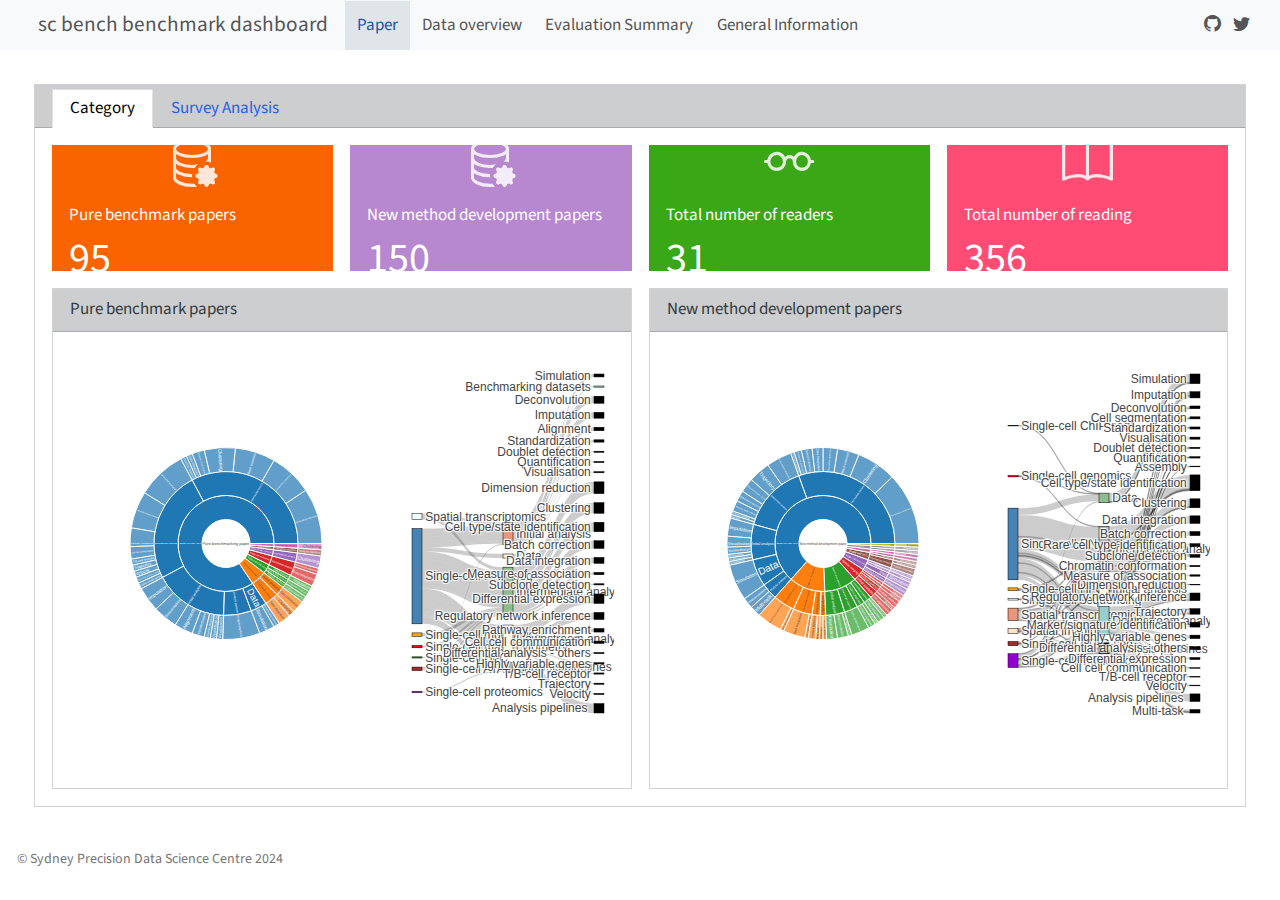
==== commit 97c2213d: "updated version" ====
--- a/docs/index.html
+++ b/docs/index.html
@@ -286,15 +286,15 @@
 <div class="html-fill-item html-fill-container">
 
 </div>
-<div class="cell quarto-layout-panel html-fill-item html-fill-container" title="Pure benchmark papers" data-layout-ncol="2">
+<div class="cell quarto-layout-panel html-fill-item html-fill-container" data-layout-ncol="2" title="Pure benchmark papers">
 <div class="quarto-layout-row html-fill-item html-fill-container">
 <div class="quarto-layout-cell html-fill-item html-fill-container" style="flex-basis: 50.0%;justify-content: flex-start;">
-<div class="plotly html-widget html-fill-item html-fill-container" id="htmlwidget-809c124db257bd022aeb" style="width:100%;height:406px;"></div>
-<script type="application/json" data-for="htmlwidget-809c124db257bd022aeb">{"x":{"visdat":{"53744d3a34d4":["function () ","plotlyVisDat"]},"cur_data":"53744d3a34d4","attrs":{"53744d3a34d4":{"ids":{},"labels":{},"parents":{},"values":{},"branchvalues":"total","insidetextorientation":"radial","alpha_stroke":1,"sizes":[10,100],"spans":[1,20],"type":"sunburst"}},"layout":{"margin":{"b":40,"l":60,"t":25,"r":10},"hovermode":"closest","showlegend":false},"source":"A","config":{"modeBarButtonsToAdd":["hoverclosest","hovercompare"],"showSendToCloud":false},"data":[{"ids":["Benchmark","Benchmark - Single-cell RNA-seq","Benchmark - Single-cell proteomics","Benchmark - Single-cell ATAC-seq","Benchmark - Single-cell mass cytometry","Benchmark - Spatial transcriptomics","Benchmark - Single-cell Hi-C","Benchmark - Single-cell multiomics","Benchmark - Single-cell RNA-seq - Analysis pipelines","Benchmark - Single-cell proteomics - Analysis pipelines","Benchmark - Single-cell ATAC-seq - Analysis pipelines","Benchmark - Single-cell RNA-seq - Data","Benchmark - Single-cell RNA-seq - Initial analysis","Benchmark - Single-cell RNA-seq - Intermediate analysis","Benchmark - Single-cell ATAC-seq - Intermediate analysis","Benchmark - Single-cell mass cytometry - Intermediate analysis","Benchmark - Spatial transcriptomics - Intermediate analysis","Benchmark - Single-cell Hi-C - Intermediate analysis","Benchmark - Single-cell RNA-seq - Downstream analysis","Benchmark - Single-cell multiomics - Intermediate analysis","Benchmark - Single-cell ATAC-seq - Initial analysis","Benchmark - Spatial transcriptomics - Initial analysis","Benchmark - Single-cell RNA-seq - Analysis pipelines - Analysis pipelines","Benchmark - Single-cell proteomics - Analysis pipelines - Analysis pipelines","Benchmark - Single-cell ATAC-seq - Analysis pipelines - Analysis pipelines","Benchmark - Single-cell RNA-seq - Data - Benchmarking datasets","Benchmark - Single-cell RNA-seq - Initial analysis - Alignment","Benchmark - Single-cell RNA-seq - Intermediate analysis - Cell type/state identification","Benchmark - Single-cell ATAC-seq - Intermediate analysis - Cell type/state identification","Benchmark - Single-cell RNA-seq - Intermediate analysis - Clustering","Benchmark - Single-cell mass cytometry - Intermediate analysis - Clustering","Benchmark - Spatial transcriptomics - Intermediate analysis - Clustering","Benchmark - Single-cell Hi-C - Intermediate analysis - Clustering","Benchmark - Single-cell RNA-seq - Downstream analysis - Differential expression","Benchmark - Single-cell RNA-seq - Intermediate analysis - Dimension reduction","Benchmark - Single-cell multiomics - Intermediate analysis - Dimension reduction","Benchmark - Single-cell RNA-seq - Downstream analysis - Regulatory network inference","Benchmark - Single-cell RNA-seq - Downstream analysis - Cell cell communication","Benchmark - Single-cell RNA-seq - Intermediate analysis - Measure of association","Benchmark - Single-cell RNA-seq - Downstream analysis - Pathway enrichment","Benchmark - Single-cell RNA-seq - Downstream analysis - T/B-cell receptor","Benchmark - Single-cell RNA-seq - Initial analysis - Imputation","Benchmark - Single-cell ATAC-seq - Initial analysis - Imputation","Benchmark - Single-cell multiomics - Intermediate analysis - Data integration","Benchmark - Single-cell RNA-seq - Initial analysis - Deconvolution","Benchmark - Single-cell RNA-seq - Intermediate analysis - Batch correction","Benchmark - Spatial transcriptomics - Intermediate analysis - Data integration","Benchmark - Single-cell RNA-seq - Intermediate analysis - Data integration","Benchmark - Spatial transcriptomics - Initial analysis - Deconvolution","Benchmark - Single-cell RNA-seq - Initial analysis - Standardization","Benchmark - Single-cell RNA-seq - Downstream analysis - Trajectory","Benchmark - Single-cell RNA-seq - Downstream analysis - Velocity","Benchmark - Single-cell RNA-seq - Downstream analysis - Differential analysis - others","Benchmark - Single-cell RNA-seq - Initial analysis - Doublet detection","Benchmark - Single-cell RNA-seq - Initial analysis - Quantification","Benchmark - Single-cell RNA-seq - Data - Simulation","Benchmark - Single-cell RNA-seq - Downstream analysis - Highly variable genes","Benchmark - Single-cell RNA-seq - Intermediate analysis - Subclone detection","Benchmark - Single-cell RNA-seq - Initial analysis - Visualisation"],"labels":["Pure benchmarking paper","Single-cell RNA-seq","Single-cell proteomics","Single-cell ATAC-seq","Single-cell mass cytometry","Spatial transcriptomics","Single-cell Hi-C","Single-cell multiomics","Analysis pipelines","Analysis pipelines","Analysis pipelines","Data","Initial analysis","Intermediate analysis","Intermediate analysis","Intermediate analysis","Intermediate analysis","Intermediate analysis","Downstream analysis","Intermediate analysis","Initial analysis","Initial analysis","Analysis pipelines","Analysis pipelines","Analysis pipelines","Benchmarking datasets","Alignment","Cell type/state identification","Cell type/state identification","Clustering","Clustering","Clustering","Clustering","Differential expression","Dimension reduction","Dimension reduction","Regulatory network inference","Cell cell communication","Measure of association","Pathway enrichment","T/B-cell receptor","Imputation","Imputation","Data integration","Deconvolution","Batch correction","Data integration","Data integration","Deconvolution","Standardization","Trajectory","Velocity","Differential analysis - others","Doublet detection","Quantification","Simulation","Highly variable genes","Subclone detection","Visualisation"],"parents":["","Benchmark","Benchmark","Benchmark","Benchmark","Benchmark","Benchmark","Benchmark","Benchmark - Single-cell RNA-seq","Benchmark - Single-cell proteomics","Benchmark - Single-cell ATAC-seq","Benchmark - Single-cell RNA-seq","Benchmark - Single-cell RNA-seq","Benchmark - Single-cell RNA-seq","Benchmark - Single-cell ATAC-seq","Benchmark - Single-cell mass cytometry","Benchmark - Spatial transcriptomics","Benchmark - Single-cell Hi-C","Benchmark - Single-cell RNA-seq","Benchmark - Single-cell multiomics","Benchmark - Single-cell ATAC-seq","Benchmark - Spatial transcriptomics","Benchmark - Single-cell RNA-seq - Analysis pipelines","Benchmark - Single-cell proteomics - Analysis pipelines","Benchmark - Single-cell ATAC-seq - Analysis pipelines","Benchmark - Single-cell RNA-seq - Data","Benchmark - Single-cell RNA-seq - Initial analysis","Benchmark - Single-cell RNA-seq - Intermediate analysis","Benchmark - Single-cell ATAC-seq - Intermediate analysis","Benchmark - Single-cell RNA-seq - Intermediate analysis","Benchmark - Single-cell mass cytometry - Intermediate analysis","Benchmark - Spatial transcriptomics - Intermediate analysis","Benchmark - Single-cell Hi-C - Intermediate analysis","Benchmark - Single-cell RNA-seq - Downstream analysis","Benchmark - Single-cell RNA-seq - Intermediate analysis","Benchmark - Single-cell multiomics - Intermediate analysis","Benchmark - Single-cell RNA-seq - Downstream analysis","Benchmark - Single-cell RNA-seq - Downstream analysis","Benchmark - Single-cell RNA-seq - Intermediate analysis","Benchmark - Single-cell RNA-seq - Downstream analysis","Benchmark - Single-cell RNA-seq - Downstream analysis","Benchmark - Single-cell RNA-seq - Initial analysis","Benchmark - Single-cell ATAC-seq - Initial analysis","Benchmark - Single-cell multiomics - Intermediate analysis","Benchmark - Single-cell RNA-seq - Initial analysis","Benchmark - Single-cell RNA-seq - Intermediate analysis","Benchmark - Spatial transcriptomics - Intermediate analysis","Benchmark - Single-cell RNA-seq - Intermediate analysis","Benchmark - Spatial transcriptomics - Initial analysis","Benchmark - Single-cell RNA-seq - Initial analysis","Benchmark - Single-cell RNA-seq - Downstream analysis","Benchmark - Single-cell RNA-seq - Downstream analysis","Benchmark - Single-cell RNA-seq - Downstream analysis","Benchmark - Single-cell RNA-seq - Initial analysis","Benchmark - Single-cell RNA-seq - Initial analysis","Benchmark - Single-cell RNA-seq - Data","Benchmark - Single-cell RNA-seq - Downstream analysis","Benchmark - Single-cell RNA-seq - Intermediate analysis","Benchmark - Single-cell RNA-seq - Initial analysis"],"values":[192,162,2,6,4,10,2,6,12,2,2,7,32,63,2,4,6,2,48,6,2,4,12,2,2,2,6,14,2,10,4,2,2,16,18,2,12,4,4,6,2,8,2,4,8,13,4,2,4,4,2,2,2,2,2,5,2,2,2],"branchvalues":"total","insidetextorientation":"radial","type":"sunburst","marker":{"color":"rgba(31,119,180,1)","line":{"color":"rgba(255,255,255,1)"}},"frame":null}],"highlight":{"on":"plotly_click","persistent":false,"dynamic":false,"selectize":false,"opacityDim":0.20000000000000001,"selected":{"opacity":1},"debounce":0},"shinyEvents":["plotly_hover","plotly_click","plotly_selected","plotly_relayout","plotly_brushed","plotly_brushing","plotly_clickannotation","plotly_doubleclick","plotly_deselect","plotly_afterplot","plotly_sunburstclick"],"base_url":"https://plot.ly"},"evals":[],"jsHooks":[]}</script>
+<div class="plotly html-widget html-fill-item html-fill-container" id="htmlwidget-d9afcf785ec0b72ec570" style="width:100%;height:406px;"></div>
+<script type="application/json" data-for="htmlwidget-d9afcf785ec0b72ec570">{"x":{"visdat":{"c486d072d0d":["function () ","plotlyVisDat"]},"cur_data":"c486d072d0d","attrs":{"c486d072d0d":{"ids":{},"labels":{},"parents":{},"values":{},"branchvalues":"total","insidetextorientation":"radial","alpha_stroke":1,"sizes":[10,100],"spans":[1,20],"type":"sunburst"}},"layout":{"margin":{"b":40,"l":60,"t":25,"r":10},"hovermode":"closest","showlegend":false},"source":"A","config":{"modeBarButtonsToAdd":["hoverclosest","hovercompare"],"showSendToCloud":false},"data":[{"ids":["Benchmark","Benchmark - Single-cell RNA-seq","Benchmark - Single-cell proteomics","Benchmark - Single-cell ATAC-seq","Benchmark - Single-cell mass cytometry","Benchmark - Spatial transcriptomics","Benchmark - Single-cell Hi-C","Benchmark - Single-cell multiomics","Benchmark - Single-cell RNA-seq - Analysis pipelines","Benchmark - Single-cell proteomics - Analysis pipelines","Benchmark - Single-cell ATAC-seq - Analysis pipelines","Benchmark - Single-cell RNA-seq - Data","Benchmark - Single-cell RNA-seq - Initial analysis","Benchmark - Single-cell RNA-seq - Intermediate analysis","Benchmark - Single-cell ATAC-seq - Intermediate analysis","Benchmark - Single-cell mass cytometry - Intermediate analysis","Benchmark - Spatial transcriptomics - Intermediate analysis","Benchmark - Single-cell Hi-C - Intermediate analysis","Benchmark - Single-cell RNA-seq - Downstream analysis","Benchmark - Single-cell multiomics - Intermediate analysis","Benchmark - Single-cell ATAC-seq - Initial analysis","Benchmark - Spatial transcriptomics - Initial analysis","Benchmark - Single-cell RNA-seq - Analysis pipelines - Analysis pipelines","Benchmark - Single-cell proteomics - Analysis pipelines - Analysis pipelines","Benchmark - Single-cell ATAC-seq - Analysis pipelines - Analysis pipelines","Benchmark - Single-cell RNA-seq - Data - Benchmarking datasets","Benchmark - Single-cell RNA-seq - Initial analysis - Alignment","Benchmark - Single-cell RNA-seq - Intermediate analysis - Cell type/state identification","Benchmark - Single-cell ATAC-seq - Intermediate analysis - Cell type/state identification","Benchmark - Single-cell RNA-seq - Intermediate analysis - Clustering","Benchmark - Single-cell mass cytometry - Intermediate analysis - Clustering","Benchmark - Spatial transcriptomics - Intermediate analysis - Clustering","Benchmark - Single-cell Hi-C - Intermediate analysis - Clustering","Benchmark - Single-cell RNA-seq - Downstream analysis - Differential expression","Benchmark - Single-cell RNA-seq - Intermediate analysis - Dimension reduction","Benchmark - Single-cell multiomics - Intermediate analysis - Dimension reduction","Benchmark - Single-cell RNA-seq - Downstream analysis - Regulatory network inference","Benchmark - Single-cell RNA-seq - Downstream analysis - Cell cell communication","Benchmark - Single-cell RNA-seq - Intermediate analysis - Measure of association","Benchmark - Single-cell RNA-seq - Downstream analysis - Pathway enrichment","Benchmark - Single-cell RNA-seq - Downstream analysis - T/B-cell receptor","Benchmark - Single-cell RNA-seq - Initial analysis - Imputation","Benchmark - Single-cell ATAC-seq - Initial analysis - Imputation","Benchmark - Single-cell multiomics - Intermediate analysis - Data integration","Benchmark - Single-cell RNA-seq - Initial analysis - Deconvolution","Benchmark - Single-cell RNA-seq - Intermediate analysis - Batch correction","Benchmark - Spatial transcriptomics - Intermediate analysis - Data integration","Benchmark - Single-cell RNA-seq - Intermediate analysis - Data integration","Benchmark - Spatial transcriptomics - Initial analysis - Deconvolution","Benchmark - Single-cell RNA-seq - Initial analysis - Standardization","Benchmark - Single-cell RNA-seq - Downstream analysis - Trajectory","Benchmark - Single-cell RNA-seq - Downstream analysis - Velocity","Benchmark - Single-cell RNA-seq - Downstream analysis - Differential analysis - others","Benchmark - Single-cell RNA-seq - Initial analysis - Doublet detection","Benchmark - Single-cell RNA-seq - Initial analysis - Quantification","Benchmark - Single-cell RNA-seq - Data - Simulation","Benchmark - Single-cell RNA-seq - Downstream analysis - Highly variable genes","Benchmark - Single-cell RNA-seq - Intermediate analysis - Subclone detection","Benchmark - Single-cell RNA-seq - Initial analysis - Visualisation"],"labels":["Pure benchmarking paper","Single-cell RNA-seq","Single-cell proteomics","Single-cell ATAC-seq","Single-cell mass cytometry","Spatial transcriptomics","Single-cell Hi-C","Single-cell multiomics","Analysis pipelines","Analysis pipelines","Analysis pipelines","Data","Initial analysis","Intermediate analysis","Intermediate analysis","Intermediate analysis","Intermediate analysis","Intermediate analysis","Downstream analysis","Intermediate analysis","Initial analysis","Initial analysis","Analysis pipelines","Analysis pipelines","Analysis pipelines","Benchmarking datasets","Alignment","Cell type/state identification","Cell type/state identification","Clustering","Clustering","Clustering","Clustering","Differential expression","Dimension reduction","Dimension reduction","Regulatory network inference","Cell cell communication","Measure of association","Pathway enrichment","T/B-cell receptor","Imputation","Imputation","Data integration","Deconvolution","Batch correction","Data integration","Data integration","Deconvolution","Standardization","Trajectory","Velocity","Differential analysis - others","Doublet detection","Quantification","Simulation","Highly variable genes","Subclone detection","Visualisation"],"parents":["","Benchmark","Benchmark","Benchmark","Benchmark","Benchmark","Benchmark","Benchmark","Benchmark - Single-cell RNA-seq","Benchmark - Single-cell proteomics","Benchmark - Single-cell ATAC-seq","Benchmark - Single-cell RNA-seq","Benchmark - Single-cell RNA-seq","Benchmark - Single-cell RNA-seq","Benchmark - Single-cell ATAC-seq","Benchmark - Single-cell mass cytometry","Benchmark - Spatial transcriptomics","Benchmark - Single-cell Hi-C","Benchmark - Single-cell RNA-seq","Benchmark - Single-cell multiomics","Benchmark - Single-cell ATAC-seq","Benchmark - Spatial transcriptomics","Benchmark - Single-cell RNA-seq - Analysis pipelines","Benchmark - Single-cell proteomics - Analysis pipelines","Benchmark - Single-cell ATAC-seq - Analysis pipelines","Benchmark - Single-cell RNA-seq - Data","Benchmark - Single-cell RNA-seq - Initial analysis","Benchmark - Single-cell RNA-seq - Intermediate analysis","Benchmark - Single-cell ATAC-seq - Intermediate analysis","Benchmark - Single-cell RNA-seq - Intermediate analysis","Benchmark - Single-cell mass cytometry - Intermediate analysis","Benchmark - Spatial transcriptomics - Intermediate analysis","Benchmark - Single-cell Hi-C - Intermediate analysis","Benchmark - Single-cell RNA-seq - Downstream analysis","Benchmark - Single-cell RNA-seq - Intermediate analysis","Benchmark - Single-cell multiomics - Intermediate analysis","Benchmark - Single-cell RNA-seq - Downstream analysis","Benchmark - Single-cell RNA-seq - Downstream analysis","Benchmark - Single-cell RNA-seq - Intermediate analysis","Benchmark - Single-cell RNA-seq - Downstream analysis","Benchmark - Single-cell RNA-seq - Downstream analysis","Benchmark - Single-cell RNA-seq - Initial analysis","Benchmark - Single-cell ATAC-seq - Initial analysis","Benchmark - Single-cell multiomics - Intermediate analysis","Benchmark - Single-cell RNA-seq - Initial analysis","Benchmark - Single-cell RNA-seq - Intermediate analysis","Benchmark - Spatial transcriptomics - Intermediate analysis","Benchmark - Single-cell RNA-seq - Intermediate analysis","Benchmark - Spatial transcriptomics - Initial analysis","Benchmark - Single-cell RNA-seq - Initial analysis","Benchmark - Single-cell RNA-seq - Downstream analysis","Benchmark - Single-cell RNA-seq - Downstream analysis","Benchmark - Single-cell RNA-seq - Downstream analysis","Benchmark - Single-cell RNA-seq - Initial analysis","Benchmark - Single-cell RNA-seq - Initial analysis","Benchmark - Single-cell RNA-seq - Data","Benchmark - Single-cell RNA-seq - Downstream analysis","Benchmark - Single-cell RNA-seq - Intermediate analysis","Benchmark - Single-cell RNA-seq - Initial analysis"],"values":[192,162,2,6,4,10,2,6,12,2,2,7,32,63,2,4,6,2,48,6,2,4,12,2,2,2,6,14,2,10,4,2,2,16,18,2,12,4,4,6,2,8,2,4,8,13,4,2,4,4,2,2,2,2,2,5,2,2,2],"branchvalues":"total","insidetextorientation":"radial","type":"sunburst","marker":{"color":"rgba(31,119,180,1)","line":{"color":"rgba(255,255,255,1)"}},"frame":null}],"highlight":{"on":"plotly_click","persistent":false,"dynamic":false,"selectize":false,"opacityDim":0.20000000000000001,"selected":{"opacity":1},"debounce":0},"shinyEvents":["plotly_hover","plotly_click","plotly_selected","plotly_relayout","plotly_brushed","plotly_brushing","plotly_clickannotation","plotly_doubleclick","plotly_deselect","plotly_afterplot","plotly_sunburstclick"],"base_url":"https://plot.ly"},"evals":[],"jsHooks":[]}</script>
 </div>
 <div class="quarto-layout-cell html-fill-item html-fill-container" style="flex-basis: 50.0%;justify-content: flex-start;">
-<div class="plotly html-widget html-fill-item html-fill-container" id="htmlwidget-327de52fed3e4b4f1402" style="width:100%;height:406px;"></div>
-<script type="application/json" data-for="htmlwidget-327de52fed3e4b4f1402">{"x":{"visdat":{"53744cb73c68":["function () ","plotlyVisDat"]},"cur_data":"53744cb73c68","attrs":{"53744cb73c68":{"orientation":"h","node":{"label":["Single-cell ATAC-seq","Single-cell Hi-C","Single-cell mass cytometry","Single-cell multiomics","Single-cell proteomics","Single-cell RNA-seq","Spatial transcriptomics","Data","Initial analysis","Intermediate analysis","Downstream analysis","Analysis pipelines","Benchmarking datasets","Simulation","Alignment","Deconvolution","Doublet detection","Imputation","Quantification","Standardization","Visualisation","Batch correction","Cell type/state identification","Clustering","Data integration","Dimension reduction","Measure of association","Subclone detection","Cell cell communication","Differential analysis - others","Differential expression","Highly variable genes","Pathway enrichment","Regulatory network inference","T/B-cell receptor","Trajectory","Velocity","Analysis pipelines "],"color":["brown","forestgreen","red","orange","darkviolet","steelblue","azure","bisque","darksalmon","darkseagreen","cornsilk","darkgray","#99cccc"],"pad":10,"thickness":10,"line":{"color":"black","width":0.5}},"link":{"source":[0,0,0,1,2,3,3,4,5,5,5,5,5,5,5,5,5,5,5,5,5,5,5,5,5,5,5,5,5,5,5,5,5,5,6,6,6,7,7,8,8,8,8,8,8,8,8,8,9,9,9,9,9,9,9,9,9,9,9,9,9,9,10,10,10,10,10,10,10,10,10,11,11,11],"target":[8,9,11,9,9,9,9,11,7,7,8,8,8,8,8,8,8,9,9,9,9,9,9,9,10,10,10,10,10,10,10,10,10,11,8,9,9,12,13,14,15,15,16,17,17,18,19,20,21,22,22,23,23,23,23,24,24,24,25,25,26,27,28,29,30,31,32,33,34,35,36,37,37,37],"value":[2,2,2,2,4,2,4,2,2,5,6,8,8,4,2,2,2,14,10,18,4,13,2,2,16,12,4,6,2,2,2,2,2,12,4,2,4,2,5,6,8,4,2,8,2,2,4,2,13,14,2,10,4,2,2,4,4,2,18,2,4,2,4,2,16,2,6,12,2,2,2,12,2,2]},"alpha_stroke":1,"sizes":[10,100],"spans":[1,20],"type":"sankey"}},"layout":{"margin":{"b":40,"l":60,"t":25,"r":10},"hovermode":"closest","showlegend":false},"source":"A","config":{"modeBarButtonsToAdd":["hoverclosest","hovercompare"],"showSendToCloud":false},"data":[{"orientation":"h","node":{"label":["Single-cell ATAC-seq","Single-cell Hi-C","Single-cell mass cytometry","Single-cell multiomics","Single-cell proteomics","Single-cell RNA-seq","Spatial transcriptomics","Data","Initial analysis","Intermediate analysis","Downstream analysis","Analysis pipelines","Benchmarking datasets","Simulation","Alignment","Deconvolution","Doublet detection","Imputation","Quantification","Standardization","Visualisation","Batch correction","Cell type/state identification","Clustering","Data integration","Dimension reduction","Measure of association","Subclone detection","Cell cell communication","Differential analysis - others","Differential expression","Highly variable genes","Pathway enrichment","Regulatory network inference","T/B-cell receptor","Trajectory","Velocity","Analysis pipelines "],"color":["brown","forestgreen","red","orange","darkviolet","steelblue","azure","bisque","darksalmon","darkseagreen","cornsilk","darkgray","#99cccc"],"pad":10,"thickness":10,"line":{"color":"black","width":0.5}},"link":{"source":[0,0,0,1,2,3,3,4,5,5,5,5,5,5,5,5,5,5,5,5,5,5,5,5,5,5,5,5,5,5,5,5,5,5,6,6,6,7,7,8,8,8,8,8,8,8,8,8,9,9,9,9,9,9,9,9,9,9,9,9,9,9,10,10,10,10,10,10,10,10,10,11,11,11],"target":[8,9,11,9,9,9,9,11,7,7,8,8,8,8,8,8,8,9,9,9,9,9,9,9,10,10,10,10,10,10,10,10,10,11,8,9,9,12,13,14,15,15,16,17,17,18,19,20,21,22,22,23,23,23,23,24,24,24,25,25,26,27,28,29,30,31,32,33,34,35,36,37,37,37],"value":[2,2,2,2,4,2,4,2,2,5,6,8,8,4,2,2,2,14,10,18,4,13,2,2,16,12,4,6,2,2,2,2,2,12,4,2,4,2,5,6,8,4,2,8,2,2,4,2,13,14,2,10,4,2,2,4,4,2,18,2,4,2,4,2,16,2,6,12,2,2,2,12,2,2]},"type":"sankey","frame":null}],"highlight":{"on":"plotly_click","persistent":false,"dynamic":false,"selectize":false,"opacityDim":0.20000000000000001,"selected":{"opacity":1},"debounce":0},"shinyEvents":["plotly_hover","plotly_click","plotly_selected","plotly_relayout","plotly_brushed","plotly_brushing","plotly_clickannotation","plotly_doubleclick","plotly_deselect","plotly_afterplot","plotly_sunburstclick"],"base_url":"https://plot.ly"},"evals":[],"jsHooks":[]}</script>
+<div class="plotly html-widget html-fill-item html-fill-container" id="htmlwidget-9f4059d418c1e77d4ea3" style="width:100%;height:406px;"></div>
+<script type="application/json" data-for="htmlwidget-9f4059d418c1e77d4ea3">{"x":{"visdat":{"c4838b727b6":["function () ","plotlyVisDat"]},"cur_data":"c4838b727b6","attrs":{"c4838b727b6":{"orientation":"h","node":{"label":["Single-cell ATAC-seq","Single-cell Hi-C","Single-cell mass cytometry","Single-cell multiomics","Single-cell proteomics","Single-cell RNA-seq","Spatial transcriptomics","Data","Initial analysis","Intermediate analysis","Downstream analysis","Analysis pipelines","Benchmarking datasets","Simulation","Alignment","Deconvolution","Doublet detection","Imputation","Quantification","Standardization","Visualisation","Batch correction","Cell type/state identification","Clustering","Data integration","Dimension reduction","Measure of association","Subclone detection","Cell cell communication","Differential analysis - others","Differential expression","Highly variable genes","Pathway enrichment","Regulatory network inference","T/B-cell receptor","Trajectory","Velocity","Analysis pipelines "],"color":["brown","forestgreen","red","orange","darkviolet","steelblue","azure","bisque","darksalmon","darkseagreen","cornsilk","darkgray","#99cccc"],"pad":10,"thickness":10,"line":{"color":"black","width":0.5}},"link":{"source":[0,0,0,1,2,3,3,4,5,5,5,5,5,5,5,5,5,5,5,5,5,5,5,5,5,5,5,5,5,5,5,5,5,5,6,6,6,7,7,8,8,8,8,8,8,8,8,8,9,9,9,9,9,9,9,9,9,9,9,9,9,9,10,10,10,10,10,10,10,10,10,11,11,11],"target":[8,9,11,9,9,9,9,11,7,7,8,8,8,8,8,8,8,9,9,9,9,9,9,9,10,10,10,10,10,10,10,10,10,11,8,9,9,12,13,14,15,15,16,17,17,18,19,20,21,22,22,23,23,23,23,24,24,24,25,25,26,27,28,29,30,31,32,33,34,35,36,37,37,37],"value":[2,2,2,2,4,2,4,2,2,5,6,8,8,4,2,2,2,14,10,18,4,13,2,2,16,12,4,6,2,2,2,2,2,12,4,2,4,2,5,6,8,4,2,8,2,2,4,2,13,14,2,10,4,2,2,4,4,2,18,2,4,2,4,2,16,2,6,12,2,2,2,12,2,2]},"alpha_stroke":1,"sizes":[10,100],"spans":[1,20],"type":"sankey"}},"layout":{"margin":{"b":40,"l":60,"t":25,"r":10},"hovermode":"closest","showlegend":false},"source":"A","config":{"modeBarButtonsToAdd":["hoverclosest","hovercompare"],"showSendToCloud":false},"data":[{"orientation":"h","node":{"label":["Single-cell ATAC-seq","Single-cell Hi-C","Single-cell mass cytometry","Single-cell multiomics","Single-cell proteomics","Single-cell RNA-seq","Spatial transcriptomics","Data","Initial analysis","Intermediate analysis","Downstream analysis","Analysis pipelines","Benchmarking datasets","Simulation","Alignment","Deconvolution","Doublet detection","Imputation","Quantification","Standardization","Visualisation","Batch correction","Cell type/state identification","Clustering","Data integration","Dimension reduction","Measure of association","Subclone detection","Cell cell communication","Differential analysis - others","Differential expression","Highly variable genes","Pathway enrichment","Regulatory network inference","T/B-cell receptor","Trajectory","Velocity","Analysis pipelines "],"color":["brown","forestgreen","red","orange","darkviolet","steelblue","azure","bisque","darksalmon","darkseagreen","cornsilk","darkgray","#99cccc"],"pad":10,"thickness":10,"line":{"color":"black","width":0.5}},"link":{"source":[0,0,0,1,2,3,3,4,5,5,5,5,5,5,5,5,5,5,5,5,5,5,5,5,5,5,5,5,5,5,5,5,5,5,6,6,6,7,7,8,8,8,8,8,8,8,8,8,9,9,9,9,9,9,9,9,9,9,9,9,9,9,10,10,10,10,10,10,10,10,10,11,11,11],"target":[8,9,11,9,9,9,9,11,7,7,8,8,8,8,8,8,8,9,9,9,9,9,9,9,10,10,10,10,10,10,10,10,10,11,8,9,9,12,13,14,15,15,16,17,17,18,19,20,21,22,22,23,23,23,23,24,24,24,25,25,26,27,28,29,30,31,32,33,34,35,36,37,37,37],"value":[2,2,2,2,4,2,4,2,2,5,6,8,8,4,2,2,2,14,10,18,4,13,2,2,16,12,4,6,2,2,2,2,2,12,4,2,4,2,5,6,8,4,2,8,2,2,4,2,13,14,2,10,4,2,2,4,4,2,18,2,4,2,4,2,16,2,6,12,2,2,2,12,2,2]},"type":"sankey","frame":null}],"highlight":{"on":"plotly_click","persistent":false,"dynamic":false,"selectize":false,"opacityDim":0.20000000000000001,"selected":{"opacity":1},"debounce":0},"shinyEvents":["plotly_hover","plotly_click","plotly_selected","plotly_relayout","plotly_brushed","plotly_brushing","plotly_clickannotation","plotly_doubleclick","plotly_deselect","plotly_afterplot","plotly_sunburstclick"],"base_url":"https://plot.ly"},"evals":[],"jsHooks":[]}</script>
 </div>
 </div>
 </div>
@@ -312,15 +312,15 @@
 <div class="html-fill-item html-fill-container">
 
 </div>
-<div class="cell quarto-layout-panel html-fill-item html-fill-container" title="New method development papers" data-layout-ncol="2">
+<div class="cell quarto-layout-panel html-fill-item html-fill-container" data-layout-ncol="2" title="New method development papers">
 <div class="quarto-layout-row html-fill-item html-fill-container">
 <div class="quarto-layout-cell html-fill-item html-fill-container" style="flex-basis: 50.0%;justify-content: flex-start;">
-<div class="plotly html-widget html-fill-item html-fill-container" id="htmlwidget-37a3a45bc9b44c0c590e" style="width:100%;height:406px;"></div>
-<script type="application/json" data-for="htmlwidget-37a3a45bc9b44c0c590e">{"x":{"visdat":{"537473617850":["function () ","plotlyVisDat"]},"cur_data":"537473617850","attrs":{"537473617850":{"ids":{},"labels":{},"parents":{},"values":{},"branchvalues":"total","insidetextorientation":"radial","alpha_stroke":1,"sizes":[10,100],"spans":[1,20],"type":"sunburst"}},"layout":{"margin":{"b":40,"l":60,"t":25,"r":10},"hovermode":"closest","showlegend":false},"source":"A","config":{"modeBarButtonsToAdd":["hoverclosest","hovercompare"],"showSendToCloud":false},"data":[{"ids":["Benchmark","Benchmark - Spatial imaging","Benchmark - Single-cell ATAC-seq","Benchmark - Single-cell multiomics","Benchmark - Spatial transcriptomics","Benchmark - Single-cell RNA-seq","Benchmark - Single-cell Hi-C","Benchmark - Single-cell genomics","Benchmark - Single-cell sequencing","Benchmark - Single-cell ChIP-seq","Benchmark - Spatial imaging - Analysis pipelines","Benchmark - Single-cell ATAC-seq - Analysis pipelines","Benchmark - Single-cell multiomics - Analysis pipelines","Benchmark - Spatial transcriptomics - Analysis pipelines","Benchmark - Single-cell RNA-seq - Analysis pipelines","Benchmark - Spatial imaging - Initial analysis","Benchmark - Spatial transcriptomics - Initial analysis","Benchmark - Single-cell Hi-C - Intermediate analysis","Benchmark - Single-cell RNA-seq - Intermediate analysis","Benchmark - Single-cell genomics - Intermediate analysis","Benchmark - Spatial transcriptomics - Intermediate analysis","Benchmark - Single-cell multiomics - Intermediate analysis","Benchmark - Spatial imaging - Intermediate analysis","Benchmark - Single-cell ATAC-seq - Intermediate analysis","Benchmark - Single-cell RNA-seq - Downstream analysis","Benchmark - Single-cell multiomics - Downstream analysis","Benchmark - Single-cell ATAC-seq - Downstream analysis","Benchmark - Single-cell RNA-seq - Initial analysis","Benchmark - Single-cell multiomics - Initial analysis","Benchmark - Single-cell Hi-C - Initial analysis","Benchmark - Single-cell sequencing - Downstream analysis","Benchmark - Spatial imaging - Downstream analysis","Benchmark - Single-cell sequencing - Initial analysis","Benchmark - Single-cell RNA-seq - Data","Benchmark - Single-cell ATAC-seq - Data","Benchmark - Single-cell genomics - Data","Benchmark - Single-cell ChIP-seq - Data","Benchmark - Spatial transcriptomics - Downstream analysis","Benchmark - Spatial imaging - Analysis pipelines - Analysis pipelines","Benchmark - Single-cell ATAC-seq - Analysis pipelines - Analysis pipelines","Benchmark - Single-cell multiomics - Analysis pipelines - Analysis pipelines","Benchmark - Spatial transcriptomics - Analysis pipelines - Analysis pipelines","Benchmark - Single-cell RNA-seq - Analysis pipelines - Analysis pipelines","Benchmark - Spatial imaging - Initial analysis - Cell segmentation","Benchmark - Spatial transcriptomics - Initial analysis - Cell segmentation","Benchmark - Single-cell Hi-C - Intermediate analysis - Chromatin conformation","Benchmark - Single-cell RNA-seq - Analysis pipelines - Multi-task","Benchmark - Spatial transcriptomics - Analysis pipelines - Multi-task","Benchmark - Single-cell multiomics - Analysis pipelines - Multi-task","Benchmark - Spatial imaging - Initial analysis - Assembly","Benchmark - Single-cell RNA-seq - Intermediate analysis - Cell type/state identification","Benchmark - Single-cell genomics - Intermediate analysis - Cell type/state identification","Benchmark - Spatial transcriptomics - Intermediate analysis - Cell type/state identification","Benchmark - Single-cell multiomics - Intermediate analysis - Cell type/state identification","Benchmark - Single-cell RNA-seq - Intermediate analysis - Clustering","Benchmark - Spatial imaging - Intermediate analysis - Clustering","Benchmark - Single-cell ATAC-seq - Intermediate analysis - Clustering","Benchmark - Single-cell RNA-seq - Downstream analysis - Differential expression","Benchmark - Single-cell RNA-seq - Intermediate analysis - Dimension reduction","Benchmark - Single-cell multiomics - Downstream analysis - Regulatory network inference","Benchmark - Single-cell RNA-seq - Downstream analysis - Regulatory network inference","Benchmark - Single-cell RNA-seq - Intermediate analysis - Measure of association","Benchmark - Single-cell multiomics - Downstream analysis - Cell cell communication","Benchmark - Single-cell ATAC-seq - Downstream analysis - Regulatory network inference","Benchmark - Single-cell RNA-seq - Downstream analysis - T/B-cell receptor","Benchmark - Single-cell RNA-seq - Initial analysis - Imputation","Benchmark - Single-cell multiomics - Initial analysis - Imputation","Benchmark - Spatial transcriptomics - Initial analysis - Imputation","Benchmark - Spatial transcriptomics - Initial analysis - Deconvolution","Benchmark - Single-cell RNA-seq - Intermediate analysis - Batch correction","Benchmark - Single-cell multiomics - Intermediate analysis - Data integration","Benchmark - Single-cell RNA-seq - Intermediate analysis - Data integration","Benchmark - Spatial transcriptomics - Intermediate analysis - Data integration","Benchmark - Single-cell RNA-seq - Initial analysis - Deconvolution","Benchmark - Single-cell RNA-seq - Downstream analysis - Marker/signature identification","Benchmark - Single-cell Hi-C - Initial analysis - Standardization","Benchmark - Single-cell RNA-seq - Initial analysis - Standardization","Benchmark - Single-cell sequencing - Downstream analysis - Trajectory","Benchmark - Single-cell RNA-seq - Downstream analysis - Trajectory","Benchmark - Spatial imaging - Downstream analysis - Trajectory","Benchmark - Single-cell RNA-seq - Downstream analysis - Velocity","Benchmark - Single-cell RNA-seq - Downstream analysis - Differential analysis - others","Benchmark - Single-cell multiomics - Initial analysis - Doublet detection","Benchmark - Single-cell RNA-seq - Initial analysis - Doublet detection","Benchmark - Single-cell sequencing - Initial analysis - Quantification","Benchmark - Single-cell RNA-seq - Initial analysis - Quantification","Benchmark - Single-cell RNA-seq - Intermediate analysis - Rare cell type identification","Benchmark - Single-cell RNA-seq - Data - Simulation","Benchmark - Single-cell ATAC-seq - Data - Simulation","Benchmark - Single-cell genomics - Data - Simulation","Benchmark - Single-cell ChIP-seq - Data - Simulation","Benchmark - Spatial transcriptomics - Downstream analysis - Highly variable genes","Benchmark - Single-cell Hi-C - Intermediate analysis - Subclone detection","Benchmark - Single-cell RNA-seq - Intermediate analysis - Subclone detection","Benchmark - Single-cell RNA-seq - Initial analysis - Visualisation"],"labels":["New method development paper","Spatial imaging","Single-cell ATAC-seq","Single-cell multiomics","Spatial transcriptomics","Single-cell RNA-seq","Single-cell Hi-C","Single-cell genomics","Single-cell sequencing","Single-cell ChIP-seq","Analysis pipelines","Analysis pipelines","Analysis pipelines","Analysis pipelines","Analysis pipelines","Initial analysis","Initial analysis","Intermediate analysis","Intermediate analysis","Intermediate analysis","Intermediate analysis","Intermediate analysis","Intermediate analysis","Intermediate analysis","Downstream analysis","Downstream analysis","Downstream analysis","Initial analysis","Initial analysis","Initial analysis","Downstream analysis","Downstream analysis","Initial analysis","Data","Data","Data","Data","Downstream analysis","Analysis pipelines","Analysis pipelines","Analysis pipelines","Analysis pipelines","Analysis pipelines","Cell segmentation","Cell segmentation","Chromatin conformation","Multi-task","Multi-task","Multi-task","Assembly","Cell type/state identification","Cell type/state identification","Cell type/state identification","Cell type/state identification","Clustering","Clustering","Clustering","Differential expression","Dimension reduction","Regulatory network inference","Regulatory network inference","Measure of association","Cell cell communication","Regulatory network inference","T/B-cell receptor","Imputation","Imputation","Imputation","Deconvolution","Batch correction","Data integration","Data integration","Data integration","Deconvolution","Marker/signature identification","Standardization","Standardization","Trajectory","Trajectory","Trajectory","Velocity","Differential analysis - others","Doublet detection","Doublet detection","Quantification","Quantification","Rare cell type identification","Simulation","Simulation","Simulation","Simulation","Highly variable genes","Subclone detection","Subclone detection","Visualisation"],"parents":["","Benchmark","Benchmark","Benchmark","Benchmark","Benchmark","Benchmark","Benchmark","Benchmark","Benchmark","Benchmark - Spatial imaging","Benchmark - Single-cell ATAC-seq","Benchmark - Single-cell multiomics","Benchmark - Spatial transcriptomics","Benchmark - Single-cell RNA-seq","Benchmark - Spatial imaging","Benchmark - Spatial transcriptomics","Benchmark - Single-cell Hi-C","Benchmark - Single-cell RNA-seq","Benchmark - Single-cell genomics","Benchmark - Spatial transcriptomics","Benchmark - Single-cell multiomics","Benchmark - Spatial imaging","Benchmark - Single-cell ATAC-seq","Benchmark - Single-cell RNA-seq","Benchmark - Single-cell multiomics","Benchmark - Single-cell ATAC-seq","Benchmark - Single-cell RNA-seq","Benchmark - Single-cell multiomics","Benchmark - Single-cell Hi-C","Benchmark - Single-cell sequencing","Benchmark - Spatial imaging","Benchmark - Single-cell sequencing","Benchmark - Single-cell RNA-seq","Benchmark - Single-cell ATAC-seq","Benchmark - Single-cell genomics","Benchmark - Single-cell ChIP-seq","Benchmark - Spatial transcriptomics","Benchmark - Spatial imaging - Analysis pipelines","Benchmark - Single-cell ATAC-seq - Analysis pipelines","Benchmark - Single-cell multiomics - Analysis pipelines","Benchmark - Spatial transcriptomics - Analysis pipelines","Benchmark - Single-cell RNA-seq - Analysis pipelines","Benchmark - Spatial imaging - Initial analysis","Benchmark - Spatial transcriptomics - Initial analysis","Benchmark - Single-cell Hi-C - Intermediate analysis","Benchmark - Single-cell RNA-seq - Analysis pipelines","Benchmark - Spatial transcriptomics - Analysis pipelines","Benchmark - Single-cell multiomics - Analysis pipelines","Benchmark - Spatial imaging - Initial analysis","Benchmark - Single-cell RNA-seq - Intermediate analysis","Benchmark - Single-cell genomics - Intermediate analysis","Benchmark - Spatial transcriptomics - Intermediate analysis","Benchmark - Single-cell multiomics - Intermediate analysis","Benchmark - Single-cell RNA-seq - Intermediate analysis","Benchmark - Spatial imaging - Intermediate analysis","Benchmark - Single-cell ATAC-seq - Intermediate analysis","Benchmark - Single-cell RNA-seq - Downstream analysis","Benchmark - Single-cell RNA-seq - Intermediate analysis","Benchmark - Single-cell multiomics - Downstream analysis","Benchmark - Single-cell RNA-seq - Downstream analysis","Benchmark - Single-cell RNA-seq - Intermediate analysis","Benchmark - Single-cell multiomics - Downstream analysis","Benchmark - Single-cell ATAC-seq - Downstream analysis","Benchmark - Single-cell RNA-seq - Downstream analysis","Benchmark - Single-cell RNA-seq - Initial analysis","Benchmark - Single-cell multiomics - Initial analysis","Benchmark - Spatial transcriptomics - Initial analysis","Benchmark - Spatial transcriptomics - Initial analysis","Benchmark - Single-cell RNA-seq - Intermediate analysis","Benchmark - Single-cell multiomics - Intermediate analysis","Benchmark - Single-cell RNA-seq - Intermediate analysis","Benchmark - Spatial transcriptomics - Intermediate analysis","Benchmark - Single-cell RNA-seq - Initial analysis","Benchmark - Single-cell RNA-seq - Downstream analysis","Benchmark - Single-cell Hi-C - Initial analysis","Benchmark - Single-cell RNA-seq - Initial analysis","Benchmark - Single-cell sequencing - Downstream analysis","Benchmark - Single-cell RNA-seq - Downstream analysis","Benchmark - Spatial imaging - Downstream analysis","Benchmark - Single-cell RNA-seq - Downstream analysis","Benchmark - Single-cell RNA-seq - Downstream analysis","Benchmark - Single-cell multiomics - Initial analysis","Benchmark - Single-cell RNA-seq - Initial analysis","Benchmark - Single-cell sequencing - Initial analysis","Benchmark - Single-cell RNA-seq - Initial analysis","Benchmark - Single-cell RNA-seq - Intermediate analysis","Benchmark - Single-cell RNA-seq - Data","Benchmark - Single-cell ATAC-seq - Data","Benchmark - Single-cell genomics - Data","Benchmark - Single-cell ChIP-seq - Data","Benchmark - Spatial transcriptomics - Downstream analysis","Benchmark - Single-cell Hi-C - Intermediate analysis","Benchmark - Single-cell RNA-seq - Intermediate analysis","Benchmark - Single-cell RNA-seq - Initial analysis"],"values":[164,7,6,20,18,104,4,2,2,1,2,2,3,3,6,3,7,3,50,1,3,7,1,1,25,8,1,13,2,1,1,1,1,10,2,1,1,5,2,2,2,2,3,2,1,2,3,1,1,1,20,1,1,1,11,1,1,3,1,7,3,2,1,1,1,5,1,3,3,6,6,3,2,1,7,1,2,1,6,1,1,4,1,1,1,1,4,10,2,1,1,5,1,3,3],"branchvalues":"total","insidetextorientation":"radial","type":"sunburst","marker":{"color":"rgba(31,119,180,1)","line":{"color":"rgba(255,255,255,1)"}},"frame":null}],"highlight":{"on":"plotly_click","persistent":false,"dynamic":false,"selectize":false,"opacityDim":0.20000000000000001,"selected":{"opacity":1},"debounce":0},"shinyEvents":["plotly_hover","plotly_click","plotly_selected","plotly_relayout","plotly_brushed","plotly_brushing","plotly_clickannotation","plotly_doubleclick","plotly_deselect","plotly_afterplot","plotly_sunburstclick"],"base_url":"https://plot.ly"},"evals":[],"jsHooks":[]}</script>
+<div class="plotly html-widget html-fill-item html-fill-container" id="htmlwidget-cf317716a78b2adef2c3" style="width:100%;height:406px;"></div>
+<script type="application/json" data-for="htmlwidget-cf317716a78b2adef2c3">{"x":{"visdat":{"c487da32ab4":["function () ","plotlyVisDat"]},"cur_data":"c487da32ab4","attrs":{"c487da32ab4":{"ids":{},"labels":{},"parents":{},"values":{},"branchvalues":"total","insidetextorientation":"radial","alpha_stroke":1,"sizes":[10,100],"spans":[1,20],"type":"sunburst"}},"layout":{"margin":{"b":40,"l":60,"t":25,"r":10},"hovermode":"closest","showlegend":false},"source":"A","config":{"modeBarButtonsToAdd":["hoverclosest","hovercompare"],"showSendToCloud":false},"data":[{"ids":["Benchmark","Benchmark - Spatial imaging","Benchmark - Single-cell ATAC-seq","Benchmark - Single-cell multiomics","Benchmark - Spatial transcriptomics","Benchmark - Single-cell RNA-seq","Benchmark - Single-cell Hi-C","Benchmark - Single-cell genomics","Benchmark - Single-cell sequencing","Benchmark - Single-cell ChIP-seq","Benchmark - Spatial imaging - Analysis pipelines","Benchmark - Single-cell ATAC-seq - Analysis pipelines","Benchmark - Single-cell multiomics - Analysis pipelines","Benchmark - Spatial transcriptomics - Analysis pipelines","Benchmark - Single-cell RNA-seq - Analysis pipelines","Benchmark - Spatial imaging - Initial analysis","Benchmark - Spatial transcriptomics - Initial analysis","Benchmark - Single-cell Hi-C - Intermediate analysis","Benchmark - Single-cell RNA-seq - Intermediate analysis","Benchmark - Single-cell genomics - Intermediate analysis","Benchmark - Spatial transcriptomics - Intermediate analysis","Benchmark - Single-cell multiomics - Intermediate analysis","Benchmark - Spatial imaging - Intermediate analysis","Benchmark - Single-cell ATAC-seq - Intermediate analysis","Benchmark - Single-cell RNA-seq - Downstream analysis","Benchmark - Single-cell multiomics - Downstream analysis","Benchmark - Single-cell ATAC-seq - Downstream analysis","Benchmark - Single-cell RNA-seq - Initial analysis","Benchmark - Single-cell multiomics - Initial analysis","Benchmark - Single-cell Hi-C - Initial analysis","Benchmark - Single-cell sequencing - Downstream analysis","Benchmark - Spatial imaging - Downstream analysis","Benchmark - Single-cell sequencing - Initial analysis","Benchmark - Single-cell RNA-seq - Data","Benchmark - Single-cell ATAC-seq - Data","Benchmark - Single-cell genomics - Data","Benchmark - Single-cell ChIP-seq - Data","Benchmark - Spatial transcriptomics - Downstream analysis","Benchmark - Spatial imaging - Analysis pipelines - Analysis pipelines","Benchmark - Single-cell ATAC-seq - Analysis pipelines - Analysis pipelines","Benchmark - Single-cell multiomics - Analysis pipelines - Analysis pipelines","Benchmark - Spatial transcriptomics - Analysis pipelines - Analysis pipelines","Benchmark - Single-cell RNA-seq - Analysis pipelines - Analysis pipelines","Benchmark - Spatial imaging - Initial analysis - Cell segmentation","Benchmark - Spatial transcriptomics - Initial analysis - Cell segmentation","Benchmark - Single-cell Hi-C - Intermediate analysis - Chromatin conformation","Benchmark - Single-cell RNA-seq - Analysis pipelines - Multi-task","Benchmark - Spatial transcriptomics - Analysis pipelines - Multi-task","Benchmark - Single-cell multiomics - Analysis pipelines - Multi-task","Benchmark - Spatial imaging - Initial analysis - Assembly","Benchmark - Single-cell RNA-seq - Intermediate analysis - Cell type/state identification","Benchmark - Single-cell genomics - Intermediate analysis - Cell type/state identification","Benchmark - Spatial transcriptomics - Intermediate analysis - Cell type/state identification","Benchmark - Single-cell multiomics - Intermediate analysis - Cell type/state identification","Benchmark - Single-cell RNA-seq - Intermediate analysis - Clustering","Benchmark - Spatial imaging - Intermediate analysis - Clustering","Benchmark - Single-cell ATAC-seq - Intermediate analysis - Clustering","Benchmark - Single-cell RNA-seq - Downstream analysis - Differential expression","Benchmark - Single-cell RNA-seq - Intermediate analysis - Dimension reduction","Benchmark - Single-cell multiomics - Downstream analysis - Regulatory network inference","Benchmark - Single-cell RNA-seq - Downstream analysis - Regulatory network inference","Benchmark - Single-cell RNA-seq - Intermediate analysis - Measure of association","Benchmark - Single-cell multiomics - Downstream analysis - Cell cell communication","Benchmark - Single-cell ATAC-seq - Downstream analysis - Regulatory network inference","Benchmark - Single-cell RNA-seq - Downstream analysis - T/B-cell receptor","Benchmark - Single-cell RNA-seq - Initial analysis - Imputation","Benchmark - Single-cell multiomics - Initial analysis - Imputation","Benchmark - Spatial transcriptomics - Initial analysis - Imputation","Benchmark - Spatial transcriptomics - Initial analysis - Deconvolution","Benchmark - Single-cell RNA-seq - Intermediate analysis - Batch correction","Benchmark - Single-cell multiomics - Intermediate analysis - Data integration","Benchmark - Single-cell RNA-seq - Intermediate analysis - Data integration","Benchmark - Spatial transcriptomics - Intermediate analysis - Data integration","Benchmark - Single-cell RNA-seq - Initial analysis - Deconvolution","Benchmark - Single-cell RNA-seq - Downstream analysis - Marker/signature identification","Benchmark - Single-cell Hi-C - Initial analysis - Standardization","Benchmark - Single-cell RNA-seq - Initial analysis - Standardization","Benchmark - Single-cell sequencing - Downstream analysis - Trajectory","Benchmark - Single-cell RNA-seq - Downstream analysis - Trajectory","Benchmark - Spatial imaging - Downstream analysis - Trajectory","Benchmark - Single-cell RNA-seq - Downstream analysis - Velocity","Benchmark - Single-cell RNA-seq - Downstream analysis - Differential analysis - others","Benchmark - Single-cell multiomics - Initial analysis - Doublet detection","Benchmark - Single-cell RNA-seq - Initial analysis - Doublet detection","Benchmark - Single-cell sequencing - Initial analysis - Quantification","Benchmark - Single-cell RNA-seq - Initial analysis - Quantification","Benchmark - Single-cell RNA-seq - Intermediate analysis - Rare cell type identification","Benchmark - Single-cell RNA-seq - Data - Simulation","Benchmark - Single-cell ATAC-seq - Data - Simulation","Benchmark - Single-cell genomics - Data - Simulation","Benchmark - Single-cell ChIP-seq - Data - Simulation","Benchmark - Spatial transcriptomics - Downstream analysis - Highly variable genes","Benchmark - Single-cell Hi-C - Intermediate analysis - Subclone detection","Benchmark - Single-cell RNA-seq - Intermediate analysis - Subclone detection","Benchmark - Single-cell RNA-seq - Initial analysis - Visualisation"],"labels":["New method development paper","Spatial imaging","Single-cell ATAC-seq","Single-cell multiomics","Spatial transcriptomics","Single-cell RNA-seq","Single-cell Hi-C","Single-cell genomics","Single-cell sequencing","Single-cell ChIP-seq","Analysis pipelines","Analysis pipelines","Analysis pipelines","Analysis pipelines","Analysis pipelines","Initial analysis","Initial analysis","Intermediate analysis","Intermediate analysis","Intermediate analysis","Intermediate analysis","Intermediate analysis","Intermediate analysis","Intermediate analysis","Downstream analysis","Downstream analysis","Downstream analysis","Initial analysis","Initial analysis","Initial analysis","Downstream analysis","Downstream analysis","Initial analysis","Data","Data","Data","Data","Downstream analysis","Analysis pipelines","Analysis pipelines","Analysis pipelines","Analysis pipelines","Analysis pipelines","Cell segmentation","Cell segmentation","Chromatin conformation","Multi-task","Multi-task","Multi-task","Assembly","Cell type/state identification","Cell type/state identification","Cell type/state identification","Cell type/state identification","Clustering","Clustering","Clustering","Differential expression","Dimension reduction","Regulatory network inference","Regulatory network inference","Measure of association","Cell cell communication","Regulatory network inference","T/B-cell receptor","Imputation","Imputation","Imputation","Deconvolution","Batch correction","Data integration","Data integration","Data integration","Deconvolution","Marker/signature identification","Standardization","Standardization","Trajectory","Trajectory","Trajectory","Velocity","Differential analysis - others","Doublet detection","Doublet detection","Quantification","Quantification","Rare cell type identification","Simulation","Simulation","Simulation","Simulation","Highly variable genes","Subclone detection","Subclone detection","Visualisation"],"parents":["","Benchmark","Benchmark","Benchmark","Benchmark","Benchmark","Benchmark","Benchmark","Benchmark","Benchmark","Benchmark - Spatial imaging","Benchmark - Single-cell ATAC-seq","Benchmark - Single-cell multiomics","Benchmark - Spatial transcriptomics","Benchmark - Single-cell RNA-seq","Benchmark - Spatial imaging","Benchmark - Spatial transcriptomics","Benchmark - Single-cell Hi-C","Benchmark - Single-cell RNA-seq","Benchmark - Single-cell genomics","Benchmark - Spatial transcriptomics","Benchmark - Single-cell multiomics","Benchmark - Spatial imaging","Benchmark - Single-cell ATAC-seq","Benchmark - Single-cell RNA-seq","Benchmark - Single-cell multiomics","Benchmark - Single-cell ATAC-seq","Benchmark - Single-cell RNA-seq","Benchmark - Single-cell multiomics","Benchmark - Single-cell Hi-C","Benchmark - Single-cell sequencing","Benchmark - Spatial imaging","Benchmark - Single-cell sequencing","Benchmark - Single-cell RNA-seq","Benchmark - Single-cell ATAC-seq","Benchmark - Single-cell genomics","Benchmark - Single-cell ChIP-seq","Benchmark - Spatial transcriptomics","Benchmark - Spatial imaging - Analysis pipelines","Benchmark - Single-cell ATAC-seq - Analysis pipelines","Benchmark - Single-cell multiomics - Analysis pipelines","Benchmark - Spatial transcriptomics - Analysis pipelines","Benchmark - Single-cell RNA-seq - Analysis pipelines","Benchmark - Spatial imaging - Initial analysis","Benchmark - Spatial transcriptomics - Initial analysis","Benchmark - Single-cell Hi-C - Intermediate analysis","Benchmark - Single-cell RNA-seq - Analysis pipelines","Benchmark - Spatial transcriptomics - Analysis pipelines","Benchmark - Single-cell multiomics - Analysis pipelines","Benchmark - Spatial imaging - Initial analysis","Benchmark - Single-cell RNA-seq - Intermediate analysis","Benchmark - Single-cell genomics - Intermediate analysis","Benchmark - Spatial transcriptomics - Intermediate analysis","Benchmark - Single-cell multiomics - Intermediate analysis","Benchmark - Single-cell RNA-seq - Intermediate analysis","Benchmark - Spatial imaging - Intermediate analysis","Benchmark - Single-cell ATAC-seq - Intermediate analysis","Benchmark - Single-cell RNA-seq - Downstream analysis","Benchmark - Single-cell RNA-seq - Intermediate analysis","Benchmark - Single-cell multiomics - Downstream analysis","Benchmark - Single-cell RNA-seq - Downstream analysis","Benchmark - Single-cell RNA-seq - Intermediate analysis","Benchmark - Single-cell multiomics - Downstream analysis","Benchmark - Single-cell ATAC-seq - Downstream analysis","Benchmark - Single-cell RNA-seq - Downstream analysis","Benchmark - Single-cell RNA-seq - Initial analysis","Benchmark - Single-cell multiomics - Initial analysis","Benchmark - Spatial transcriptomics - Initial analysis","Benchmark - Spatial transcriptomics - Initial analysis","Benchmark - Single-cell RNA-seq - Intermediate analysis","Benchmark - Single-cell multiomics - Intermediate analysis","Benchmark - Single-cell RNA-seq - Intermediate analysis","Benchmark - Spatial transcriptomics - Intermediate analysis","Benchmark - Single-cell RNA-seq - Initial analysis","Benchmark - Single-cell RNA-seq - Downstream analysis","Benchmark - Single-cell Hi-C - Initial analysis","Benchmark - Single-cell RNA-seq - Initial analysis","Benchmark - Single-cell sequencing - Downstream analysis","Benchmark - Single-cell RNA-seq - Downstream analysis","Benchmark - Spatial imaging - Downstream analysis","Benchmark - Single-cell RNA-seq - Downstream analysis","Benchmark - Single-cell RNA-seq - Downstream analysis","Benchmark - Single-cell multiomics - Initial analysis","Benchmark - Single-cell RNA-seq - Initial analysis","Benchmark - Single-cell sequencing - Initial analysis","Benchmark - Single-cell RNA-seq - Initial analysis","Benchmark - Single-cell RNA-seq - Intermediate analysis","Benchmark - Single-cell RNA-seq - Data","Benchmark - Single-cell ATAC-seq - Data","Benchmark - Single-cell genomics - Data","Benchmark - Single-cell ChIP-seq - Data","Benchmark - Spatial transcriptomics - Downstream analysis","Benchmark - Single-cell Hi-C - Intermediate analysis","Benchmark - Single-cell RNA-seq - Intermediate analysis","Benchmark - Single-cell RNA-seq - Initial analysis"],"values":[164,7,6,20,18,104,4,2,2,1,2,2,3,3,6,3,7,3,50,1,3,7,1,1,25,8,1,13,2,1,1,1,1,10,2,1,1,5,2,2,2,2,3,2,1,2,3,1,1,1,20,1,1,1,11,1,1,3,1,7,3,2,1,1,1,5,1,3,3,6,6,3,2,1,7,1,2,1,6,1,1,4,1,1,1,1,4,10,2,1,1,5,1,3,3],"branchvalues":"total","insidetextorientation":"radial","type":"sunburst","marker":{"color":"rgba(31,119,180,1)","line":{"color":"rgba(255,255,255,1)"}},"frame":null}],"highlight":{"on":"plotly_click","persistent":false,"dynamic":false,"selectize":false,"opacityDim":0.20000000000000001,"selected":{"opacity":1},"debounce":0},"shinyEvents":["plotly_hover","plotly_click","plotly_selected","plotly_relayout","plotly_brushed","plotly_brushing","plotly_clickannotation","plotly_doubleclick","plotly_deselect","plotly_afterplot","plotly_sunburstclick"],"base_url":"https://plot.ly"},"evals":[],"jsHooks":[]}</script>
 </div>
 <div class="quarto-layout-cell html-fill-item html-fill-container" style="flex-basis: 50.0%;justify-content: flex-start;">
-<div class="plotly html-widget html-fill-item html-fill-container" id="htmlwidget-08bf691851a4a2c947a7" style="width:100%;height:406px;"></div>
-<script type="application/json" data-for="htmlwidget-08bf691851a4a2c947a7">{"x":{"visdat":{"53746ed46543":["function () ","plotlyVisDat"]},"cur_data":"53746ed46543","attrs":{"53746ed46543":{"orientation":"h","node":{"label":["Single-cell ATAC-seq","Single-cell ChIP-seq","Single-cell genomics","Single-cell Hi-C","Single-cell multiomics","Single-cell RNA-seq","Single-cell sequencing","Spatial imaging","Spatial transcriptomics","Data","Initial analysis","Intermediate analysis","Downstream analysis","Analysis pipelines","Simulation","Assembly","Cell segmentation","Deconvolution","Doublet detection","Imputation","Quantification","Standardization","Visualisation","Batch correction","Cell type/state identification","Chromatin conformation","Clustering","Data integration","Dimension reduction","Measure of association","Rare cell type identification","Subclone detection","Cell cell communication","Differential analysis - others","Differential expression","Highly variable genes","Marker/signature identification","Regulatory network inference","T/B-cell receptor","Trajectory","Velocity","Analysis pipelines ","Multi-task "],"color":["brown","forestgreen","red","orange","darkviolet","steelblue","azure","bisque","darksalmon","darkseagreen","cornsilk","darkgray","#99cccc"],"pad":10,"thickness":10,"line":{"color":"black","width":0.5}},"link":{"source":[0,0,0,0,1,2,2,3,3,3,4,4,4,4,4,4,4,4,5,5,5,5,5,5,5,5,5,5,5,5,5,5,5,5,5,5,5,5,5,5,5,5,6,6,7,7,7,7,7,8,8,8,8,8,8,8,8,9,9,9,9,10,10,10,10,10,10,10,10,10,10,10,10,10,10,10,11,11,11,11,11,11,11,11,11,11,11,11,11,11,11,11,11,12,12,12,12,12,12,12,12,12,12,12,12,12,13,13,13,13,13,13,13,13],"target":[9,11,12,13,9,9,11,10,11,11,10,10,11,11,12,12,13,13,9,10,10,10,10,10,10,11,11,11,11,11,11,11,11,12,12,12,12,12,12,12,13,13,10,12,10,10,11,12,13,10,10,10,11,11,12,13,13,14,14,14,14,15,16,16,17,17,18,18,19,19,19,20,20,21,21,22,23,24,24,24,24,25,26,26,26,27,27,27,28,29,30,31,31,32,33,34,35,36,37,37,37,38,39,39,39,40,41,41,41,41,41,42,42,42],"value":[2,1,1,2,1,1,1,1,2,1,1,1,1,6,7,1,2,1,10,5,1,2,1,1,3,20,11,1,2,6,3,4,3,3,3,1,7,6,1,4,3,3,1,1,2,1,1,1,2,1,3,3,1,2,5,2,1,10,2,1,1,1,2,1,3,1,1,1,5,1,3,1,1,1,2,3,6,20,1,1,1,2,11,1,1,6,3,2,1,2,4,1,3,1,4,3,5,7,7,3,1,1,1,6,1,1,2,2,2,2,3,3,1,1]},"alpha_stroke":1,"sizes":[10,100],"spans":[1,20],"type":"sankey"}},"layout":{"margin":{"b":40,"l":60,"t":25,"r":10},"hovermode":"closest","showlegend":false},"source":"A","config":{"modeBarButtonsToAdd":["hoverclosest","hovercompare"],"showSendToCloud":false},"data":[{"orientation":"h","node":{"label":["Single-cell ATAC-seq","Single-cell ChIP-seq","Single-cell genomics","Single-cell Hi-C","Single-cell multiomics","Single-cell RNA-seq","Single-cell sequencing","Spatial imaging","Spatial transcriptomics","Data","Initial analysis","Intermediate analysis","Downstream analysis","Analysis pipelines","Simulation","Assembly","Cell segmentation","Deconvolution","Doublet detection","Imputation","Quantification","Standardization","Visualisation","Batch correction","Cell type/state identification","Chromatin conformation","Clustering","Data integration","Dimension reduction","Measure of association","Rare cell type identification","Subclone detection","Cell cell communication","Differential analysis - others","Differential expression","Highly variable genes","Marker/signature identification","Regulatory network inference","T/B-cell receptor","Trajectory","Velocity","Analysis pipelines ","Multi-task "],"color":["brown","forestgreen","red","orange","darkviolet","steelblue","azure","bisque","darksalmon","darkseagreen","cornsilk","darkgray","#99cccc"],"pad":10,"thickness":10,"line":{"color":"black","width":0.5}},"link":{"source":[0,0,0,0,1,2,2,3,3,3,4,4,4,4,4,4,4,4,5,5,5,5,5,5,5,5,5,5,5,5,5,5,5,5,5,5,5,5,5,5,5,5,6,6,7,7,7,7,7,8,8,8,8,8,8,8,8,9,9,9,9,10,10,10,10,10,10,10,10,10,10,10,10,10,10,10,11,11,11,11,11,11,11,11,11,11,11,11,11,11,11,11,11,12,12,12,12,12,12,12,12,12,12,12,12,12,13,13,13,13,13,13,13,13],"target":[9,11,12,13,9,9,11,10,11,11,10,10,11,11,12,12,13,13,9,10,10,10,10,10,10,11,11,11,11,11,11,11,11,12,12,12,12,12,12,12,13,13,10,12,10,10,11,12,13,10,10,10,11,11,12,13,13,14,14,14,14,15,16,16,17,17,18,18,19,19,19,20,20,21,21,22,23,24,24,24,24,25,26,26,26,27,27,27,28,29,30,31,31,32,33,34,35,36,37,37,37,38,39,39,39,40,41,41,41,41,41,42,42,42],"value":[2,1,1,2,1,1,1,1,2,1,1,1,1,6,7,1,2,1,10,5,1,2,1,1,3,20,11,1,2,6,3,4,3,3,3,1,7,6,1,4,3,3,1,1,2,1,1,1,2,1,3,3,1,2,5,2,1,10,2,1,1,1,2,1,3,1,1,1,5,1,3,1,1,1,2,3,6,20,1,1,1,2,11,1,1,6,3,2,1,2,4,1,3,1,4,3,5,7,7,3,1,1,1,6,1,1,2,2,2,2,3,3,1,1]},"type":"sankey","frame":null}],"highlight":{"on":"plotly_click","persistent":false,"dynamic":false,"selectize":false,"opacityDim":0.20000000000000001,"selected":{"opacity":1},"debounce":0},"shinyEvents":["plotly_hover","plotly_click","plotly_selected","plotly_relayout","plotly_brushed","plotly_brushing","plotly_clickannotation","plotly_doubleclick","plotly_deselect","plotly_afterplot","plotly_sunburstclick"],"base_url":"https://plot.ly"},"evals":[],"jsHooks":[]}</script>
+<div class="plotly html-widget html-fill-item html-fill-container" id="htmlwidget-d027ae25e8161626e383" style="width:100%;height:406px;"></div>
+<script type="application/json" data-for="htmlwidget-d027ae25e8161626e383">{"x":{"visdat":{"c4821347a4f":["function () ","plotlyVisDat"]},"cur_data":"c4821347a4f","attrs":{"c4821347a4f":{"orientation":"h","node":{"label":["Single-cell ATAC-seq","Single-cell ChIP-seq","Single-cell genomics","Single-cell Hi-C","Single-cell multiomics","Single-cell RNA-seq","Single-cell sequencing","Spatial imaging","Spatial transcriptomics","Data","Initial analysis","Intermediate analysis","Downstream analysis","Analysis pipelines","Simulation","Assembly","Cell segmentation","Deconvolution","Doublet detection","Imputation","Quantification","Standardization","Visualisation","Batch correction","Cell type/state identification","Chromatin conformation","Clustering","Data integration","Dimension reduction","Measure of association","Rare cell type identification","Subclone detection","Cell cell communication","Differential analysis - others","Differential expression","Highly variable genes","Marker/signature identification","Regulatory network inference","T/B-cell receptor","Trajectory","Velocity","Analysis pipelines ","Multi-task "],"color":["brown","forestgreen","red","orange","darkviolet","steelblue","azure","bisque","darksalmon","darkseagreen","cornsilk","darkgray","#99cccc"],"pad":10,"thickness":10,"line":{"color":"black","width":0.5}},"link":{"source":[0,0,0,0,1,2,2,3,3,3,4,4,4,4,4,4,4,4,5,5,5,5,5,5,5,5,5,5,5,5,5,5,5,5,5,5,5,5,5,5,5,5,6,6,7,7,7,7,7,8,8,8,8,8,8,8,8,9,9,9,9,10,10,10,10,10,10,10,10,10,10,10,10,10,10,10,11,11,11,11,11,11,11,11,11,11,11,11,11,11,11,11,11,12,12,12,12,12,12,12,12,12,12,12,12,12,13,13,13,13,13,13,13,13],"target":[9,11,12,13,9,9,11,10,11,11,10,10,11,11,12,12,13,13,9,10,10,10,10,10,10,11,11,11,11,11,11,11,11,12,12,12,12,12,12,12,13,13,10,12,10,10,11,12,13,10,10,10,11,11,12,13,13,14,14,14,14,15,16,16,17,17,18,18,19,19,19,20,20,21,21,22,23,24,24,24,24,25,26,26,26,27,27,27,28,29,30,31,31,32,33,34,35,36,37,37,37,38,39,39,39,40,41,41,41,41,41,42,42,42],"value":[2,1,1,2,1,1,1,1,2,1,1,1,1,6,7,1,2,1,10,5,1,2,1,1,3,20,11,1,2,6,3,4,3,3,3,1,7,6,1,4,3,3,1,1,2,1,1,1,2,1,3,3,1,2,5,2,1,10,2,1,1,1,2,1,3,1,1,1,5,1,3,1,1,1,2,3,6,20,1,1,1,2,11,1,1,6,3,2,1,2,4,1,3,1,4,3,5,7,7,3,1,1,1,6,1,1,2,2,2,2,3,3,1,1]},"alpha_stroke":1,"sizes":[10,100],"spans":[1,20],"type":"sankey"}},"layout":{"margin":{"b":40,"l":60,"t":25,"r":10},"hovermode":"closest","showlegend":false},"source":"A","config":{"modeBarButtonsToAdd":["hoverclosest","hovercompare"],"showSendToCloud":false},"data":[{"orientation":"h","node":{"label":["Single-cell ATAC-seq","Single-cell ChIP-seq","Single-cell genomics","Single-cell Hi-C","Single-cell multiomics","Single-cell RNA-seq","Single-cell sequencing","Spatial imaging","Spatial transcriptomics","Data","Initial analysis","Intermediate analysis","Downstream analysis","Analysis pipelines","Simulation","Assembly","Cell segmentation","Deconvolution","Doublet detection","Imputation","Quantification","Standardization","Visualisation","Batch correction","Cell type/state identification","Chromatin conformation","Clustering","Data integration","Dimension reduction","Measure of association","Rare cell type identification","Subclone detection","Cell cell communication","Differential analysis - others","Differential expression","Highly variable genes","Marker/signature identification","Regulatory network inference","T/B-cell receptor","Trajectory","Velocity","Analysis pipelines ","Multi-task "],"color":["brown","forestgreen","red","orange","darkviolet","steelblue","azure","bisque","darksalmon","darkseagreen","cornsilk","darkgray","#99cccc"],"pad":10,"thickness":10,"line":{"color":"black","width":0.5}},"link":{"source":[0,0,0,0,1,2,2,3,3,3,4,4,4,4,4,4,4,4,5,5,5,5,5,5,5,5,5,5,5,5,5,5,5,5,5,5,5,5,5,5,5,5,6,6,7,7,7,7,7,8,8,8,8,8,8,8,8,9,9,9,9,10,10,10,10,10,10,10,10,10,10,10,10,10,10,10,11,11,11,11,11,11,11,11,11,11,11,11,11,11,11,11,11,12,12,12,12,12,12,12,12,12,12,12,12,12,13,13,13,13,13,13,13,13],"target":[9,11,12,13,9,9,11,10,11,11,10,10,11,11,12,12,13,13,9,10,10,10,10,10,10,11,11,11,11,11,11,11,11,12,12,12,12,12,12,12,13,13,10,12,10,10,11,12,13,10,10,10,11,11,12,13,13,14,14,14,14,15,16,16,17,17,18,18,19,19,19,20,20,21,21,22,23,24,24,24,24,25,26,26,26,27,27,27,28,29,30,31,31,32,33,34,35,36,37,37,37,38,39,39,39,40,41,41,41,41,41,42,42,42],"value":[2,1,1,2,1,1,1,1,2,1,1,1,1,6,7,1,2,1,10,5,1,2,1,1,3,20,11,1,2,6,3,4,3,3,3,1,7,6,1,4,3,3,1,1,2,1,1,1,2,1,3,3,1,2,5,2,1,10,2,1,1,1,2,1,3,1,1,1,5,1,3,1,1,1,2,3,6,20,1,1,1,2,11,1,1,6,3,2,1,2,4,1,3,1,4,3,5,7,7,3,1,1,1,6,1,1,2,2,2,2,3,3,1,1]},"type":"sankey","frame":null}],"highlight":{"on":"plotly_click","persistent":false,"dynamic":false,"selectize":false,"opacityDim":0.20000000000000001,"selected":{"opacity":1},"debounce":0},"shinyEvents":["plotly_hover","plotly_click","plotly_selected","plotly_relayout","plotly_brushed","plotly_brushing","plotly_clickannotation","plotly_doubleclick","plotly_deselect","plotly_afterplot","plotly_sunburstclick"],"base_url":"https://plot.ly"},"evals":[],"jsHooks":[]}</script>
 </div>
 </div>
 </div>
@@ -683,8 +683,8 @@
 <div class="card-header"><div class="card-title">Result table</div></div>
 <div class="card-body html-fill-item html-fill-container">
 <div class="cell-output-display html-fill-item html-fill-container">
-<div class="datatables html-widget html-fill-item html-fill-container" id="htmlwidget-383aaff41171ae84fa41" style="width:100%;height:auto;"></div>
-<script type="application/json" data-for="htmlwidget-383aaff41171ae84fa41">{"x":{"style":"bootstrap","filter":"top","vertical":false,"filterHTML":"<tr>\n  <td><\/td>\n  <td data-type=\"factor\" style=\"vertical-align: top;\">\n    <div class=\"form-group has-feedback\" style=\"margin-bottom: auto;\">\n      <input type=\"search\" placeholder=\"All\" class=\"form-control\" style=\"width: 100%;\"/>\n      <span class=\"glyphicon glyphicon-remove-circle form-control-feedback\"><\/span>\n    <\/div>\n    <div style=\"width: 100%; display: none;\">\n      <select multiple=\"multiple\" style=\"width: 100%;\" data-options=\"[&quot;Addition - Analysis pipelines&quot;,&quot;Addition - Benchmarking datasets&quot;,&quot;Addition - Cell segmentation&quot;,&quot;Addition - Chromatin conformation&quot;,&quot;Addition - Multi-task&quot;,&quot;Alignment&quot;,&quot;Assembly&quot;,&quot;Classification&quot;,&quot;Clustering&quot;,&quot;Differential Expression&quot;,&quot;Dimensionality Reduction&quot;,&quot;Gene Networks&quot;,&quot;Gene Sets&quot;,&quot;Immune&quot;,&quot;Imputation&quot;,&quot;Integration&quot;,&quot;Marker Genes&quot;,&quot;Normalisation&quot;,&quot;Ordering&quot;,&quot;Perturbations&quot;,&quot;Quality Control&quot;,&quot;Quantification&quot;,&quot;Rare Cells&quot;,&quot;Simulation&quot;,&quot;Variable Genes&quot;,&quot;Variants&quot;,&quot;Visualisation&quot;]\"><\/select>\n    <\/div>\n  <\/td>\n  <td data-type=\"character\" style=\"vertical-align: top;\">\n    <div class=\"form-group has-feedback\" style=\"margin-bottom: auto;\">\n      <input type=\"search\" placeholder=\"All\" class=\"form-control\" style=\"width: 100%;\"/>\n      <span class=\"glyphicon glyphicon-remove-circle form-control-feedback\"><\/span>\n    <\/div>\n  <\/td>\n  <td data-type=\"factor\" style=\"vertical-align: top;\">\n    <div class=\"form-group has-feedback\" style=\"margin-bottom: auto;\">\n      <input type=\"search\" placeholder=\"All\" class=\"form-control\" style=\"width: 100%;\"/>\n      <span class=\"glyphicon glyphicon-remove-circle form-control-feedback\"><\/span>\n    <\/div>\n    <div style=\"width: 100%; display: none;\">\n      <select multiple=\"multiple\" style=\"width: 100%;\" data-options=\"[&quot;New method development paper&quot;,&quot;Pure benchmarking paper&quot;]\"><\/select>\n    <\/div>\n  <\/td>\n  <td data-type=\"integer\" style=\"vertical-align: top;\">\n    <div class=\"form-group has-feedback\" style=\"margin-bottom: auto;\">\n      <input type=\"search\" placeholder=\"All\" class=\"form-control\" style=\"width: 100%;\"/>\n      <span class=\"glyphicon glyphicon-remove-circle form-control-feedback\"><\/span>\n    <\/div>\n    <div style=\"display: none;position: absolute;width: 200px;opacity: 1\">\n      <div data-min=\"0\" data-max=\"68\"><\/div>\n      <span style=\"float: left;\"><\/span>\n      <span style=\"float: right;\"><\/span>\n    <\/div>\n  <\/td>\n  <td data-type=\"character\" style=\"vertical-align: top;\">\n    <div class=\"form-group has-feedback\" style=\"margin-bottom: auto;\">\n      <input type=\"search\" placeholder=\"All\" class=\"form-control\" style=\"width: 100%;\"/>\n      <span class=\"glyphicon glyphicon-remove-circle form-control-feedback\"><\/span>\n    <\/div>\n  <\/td>\n  <td data-type=\"character\" style=\"vertical-align: top;\">\n    <div class=\"form-group has-feedback\" style=\"margin-bottom: auto;\">\n      <input type=\"search\" placeholder=\"All\" class=\"form-control\" style=\"width: 100%;\"/>\n      <span class=\"glyphicon glyphicon-remove-circle form-control-feedback\"><\/span>\n    <\/div>\n  <\/td>\n  <td data-type=\"character\" style=\"vertical-align: top;\">\n    <div class=\"form-group has-feedback\" style=\"margin-bottom: auto;\">\n      <input type=\"search\" placeholder=\"All\" class=\"form-control\" style=\"width: 100%;\"/>\n      <span class=\"glyphicon glyphicon-remove-circle form-control-feedback\"><\/span>\n    <\/div>\n  <\/td>\n  <td data-type=\"number\" style=\"vertical-align: top;\">\n    <div class=\"form-group has-feedback\" style=\"margin-bottom: auto;\">\n      <input type=\"search\" placeholder=\"All\" class=\"form-control\" style=\"width: 100%;\"/>\n      <span class=\"glyphicon glyphicon-remove-circle form-control-feedback\"><\/span>\n    <\/div>\n    <div style=\"display: none;position: absolute;width: 200px;opacity: 1\">\n      <div data-min=\"72\" data-max=\"4e+07\"><\/div>\n      <span style=\"float: left;\"><\/span>\n      <span style=\"float: right;\"><\/span>\n    <\/div>\n  <\/td>\n  <td data-type=\"character\" style=\"vertical-align: top;\">\n    <div class=\"form-group has-feedback\" style=\"margin-bottom: auto;\">\n      <input type=\"search\" placeholder=\"All\" class=\"form-control\" style=\"width: 100%;\"/>\n      <span class=\"glyphicon glyphicon-remove-circle form-control-feedback\"><\/span>\n    <\/div>\n  <\/td>\n  <td data-type=\"character\" style=\"vertical-align: top;\">\n    <div class=\"form-group has-feedback\" style=\"margin-bottom: auto;\">\n      <input type=\"search\" placeholder=\"All\" class=\"form-control\" style=\"width: 100%;\"/>\n      <span class=\"glyphicon glyphicon-remove-circle form-control-feedback\"><\/span>\n    <\/div>\n  <\/td>\n  <td data-type=\"character\" style=\"vertical-align: top;\">\n    <div class=\"form-group has-feedback\" style=\"margin-bottom: auto;\">\n      <input type=\"search\" placeholder=\"All\" class=\"form-control\" style=\"width: 100%;\"/>\n      <span class=\"glyphicon glyphicon-remove-circle form-control-feedback\"><\/span>\n    <\/div>\n  <\/td>\n  <td data-type=\"character\" style=\"vertical-align: top;\">\n    <div class=\"form-group has-feedback\" style=\"margin-bottom: auto;\">\n      <input type=\"search\" placeholder=\"All\" class=\"form-control\" style=\"width: 100%;\"/>\n      <span class=\"glyphicon glyphicon-remove-circle form-control-feedback\"><\/span>\n    <\/div>\n  <\/td>\n  <td data-type=\"character\" style=\"vertical-align: top;\">\n    <div class=\"form-group has-feedback\" style=\"margin-bottom: auto;\">\n      <input type=\"search\" placeholder=\"All\" class=\"form-control\" style=\"width: 100%;\"/>\n      <span class=\"glyphicon glyphicon-remove-circle form-control-feedback\"><\/span>\n    <\/div>\n  <\/td>\n  <td data-type=\"factor\" style=\"vertical-align: top;\">\n    <div class=\"form-group has-feedback\" style=\"margin-bottom: auto;\">\n      <input type=\"search\" placeholder=\"All\" class=\"form-control\" style=\"width: 100%;\"/>\n      <span class=\"glyphicon glyphicon-remove-circle form-control-feedback\"><\/span>\n    <\/div>\n    <div style=\"width: 100%; display: none;\">\n      <select multiple=\"multiple\" style=\"width: 100%;\" data-options=\"[&quot;Both&quot;,&quot;Experimental data&quot;,&quot;Synthetic data&quot;]\"><\/select>\n    <\/div>\n  <\/td>\n  <td data-type=\"integer\" style=\"vertical-align: top;\">\n    <div class=\"form-group has-feedback\" style=\"margin-bottom: auto;\">\n      <input type=\"search\" placeholder=\"All\" class=\"form-control\" style=\"width: 100%;\"/>\n      <span class=\"glyphicon glyphicon-remove-circle form-control-feedback\"><\/span>\n    <\/div>\n    <div style=\"display: none;position: absolute;width: 200px;opacity: 1\">\n      <div data-min=\"0\" data-max=\"518\"><\/div>\n      <span style=\"float: left;\"><\/span>\n      <span style=\"float: right;\"><\/span>\n    <\/div>\n  <\/td>\n  <td data-type=\"integer\" style=\"vertical-align: top;\">\n    <div class=\"form-group has-feedback\" style=\"margin-bottom: auto;\">\n      <input type=\"search\" placeholder=\"All\" class=\"form-control\" style=\"width: 100%;\"/>\n      <span class=\"glyphicon glyphicon-remove-circle form-control-feedback\"><\/span>\n    <\/div>\n    <div style=\"display: none;position: absolute;width: 200px;opacity: 1\">\n      <div data-min=\"0\" data-max=\"19980\"><\/div>\n      <span style=\"float: left;\"><\/span>\n      <span style=\"float: right;\"><\/span>\n    <\/div>\n  <\/td>\n  <td data-type=\"character\" style=\"vertical-align: top;\">\n    <div class=\"form-group has-feedback\" style=\"margin-bottom: auto;\">\n      <input type=\"search\" placeholder=\"All\" class=\"form-control\" style=\"width: 100%;\"/>\n      <span class=\"glyphicon glyphicon-remove-circle form-control-feedback\"><\/span>\n    <\/div>\n  <\/td>\n  <td data-type=\"character\" style=\"vertical-align: top;\">\n    <div class=\"form-group has-feedback\" style=\"margin-bottom: auto;\">\n      <input type=\"search\" placeholder=\"All\" class=\"form-control\" style=\"width: 100%;\"/>\n      <span class=\"glyphicon glyphicon-remove-circle form-control-feedback\"><\/span>\n    <\/div>\n  <\/td>\n  <td data-type=\"character\" style=\"vertical-align: top;\">\n    <div class=\"form-group has-feedback\" style=\"margin-bottom: auto;\">\n      <input type=\"search\" placeholder=\"All\" class=\"form-control\" style=\"width: 100%;\"/>\n      <span class=\"glyphicon glyphicon-remove-circle form-control-feedback\"><\/span>\n    <\/div>\n  <\/td>\n  <td data-type=\"character\" style=\"vertical-align: top;\">\n    <div class=\"form-group has-feedback\" style=\"margin-bottom: auto;\">\n      <input type=\"search\" placeholder=\"All\" class=\"form-control\" style=\"width: 100%;\"/>\n      <span class=\"glyphicon glyphicon-remove-circle form-control-feedback\"><\/span>\n    <\/div>\n  <\/td>\n  <td data-type=\"factor\" style=\"vertical-align: top;\">\n    <div class=\"form-group has-feedback\" style=\"margin-bottom: auto;\">\n      <input type=\"search\" placeholder=\"All\" class=\"form-control\" style=\"width: 100%;\"/>\n      <span class=\"glyphicon glyphicon-remove-circle form-control-feedback\"><\/span>\n    <\/div>\n    <div style=\"width: 100%; display: none;\">\n      <select multiple=\"multiple\" style=\"width: 100%;\" data-options=\"[&quot;Bioinformatics (Oxford, England)&quot;,&quot;BMC bioinformatics&quot;,&quot;BMC genomics&quot;,&quot;Briefings in bioinformatics&quot;,&quot;Briefings in functional genomics&quot;,&quot;Cell genomics&quot;,&quot;Cell reports&quot;,&quot;Cell systems&quot;,&quot;Cells&quot;,&quot;Communications biology&quot;,&quot;Computational and structural biotechnology journal&quot;,&quot;Current protocols&quot;,&quot;eLife&quot;,&quot;F1000Research&quot;,&quot;Frontiers in genetics&quot;,&quot;G3 (Bethesda, Md.)&quot;,&quot;Genes&quot;,&quot;Genetic epidemiology&quot;,&quot;Genome biology&quot;,&quot;Genome Biology&quot;,&quot;Genome research&quot;,&quot;Genomics&quot;,&quot;Genomics, proteomics &amp; bioinformatics&quot;,&quot;GigaScience&quot;,&quot;IEEE/ACM transactions on computational biology and bioinformatics&quot;,&quot;iScience&quot;,&quot;Journal of chemical information and modeling&quot;,&quot;Life (Basel, Switzerland)&quot;,&quot;Life science alliance&quot;,&quot;Molecular systems biology&quot;,&quot;NAR genomics and bioinformatics&quot;,&quot;Nature&quot;,&quot;Nature biotechnology&quot;,&quot;Nature communications&quot;,&quot;Nature computational science&quot;,&quot;Nature methods&quot;,&quot;Nucleic acids research&quot;,&quot;Pacific Symposium on Biocomputing. Pacific Symposium on Biocomputing&quot;,&quot;Patterns (New York, N.Y.)&quot;,&quot;PLoS computational biology&quot;,&quot;Proceedings of SPIE--the International Society for Optical Engineering&quot;,&quot;Proceedings of the National Academy of Sciences of the United States of America&quot;,&quot;Research square&quot;,&quot;Science advances&quot;,&quot;Scientific data&quot;,&quot;Scientific reports&quot;,&quot;Statistical applications in genetics and molecular biology&quot;,&quot;Statistics in medicine&quot;]\"><\/select>\n    <\/div>\n  <\/td>\n  <td data-type=\"character\" style=\"vertical-align: top;\">\n    <div class=\"form-group has-feedback\" style=\"margin-bottom: auto;\">\n      <input type=\"search\" placeholder=\"All\" class=\"form-control\" style=\"width: 100%;\"/>\n      <span class=\"glyphicon glyphicon-remove-circle form-control-feedback\"><\/span>\n    <\/div>\n  <\/td>\n  <td data-type=\"factor\" style=\"vertical-align: top;\">\n    <div class=\"form-group has-feedback\" style=\"margin-bottom: auto;\">\n      <input type=\"search\" placeholder=\"All\" class=\"form-control\" style=\"width: 100%;\"/>\n      <span class=\"glyphicon glyphicon-remove-circle form-control-feedback\"><\/span>\n    <\/div>\n    <div style=\"width: 100%; display: none;\">\n      <select multiple=\"multiple\" style=\"width: 100%;\" data-options=\"[&quot;Single-cell ATAC-seq&quot;,&quot;Single-cell ChIP-seq&quot;,&quot;Single-cell genomics&quot;,&quot;Single-cell Hi-C&quot;,&quot;Single-cell mass cytometry&quot;,&quot;Single-cell multiomics&quot;,&quot;Single-cell proteomics&quot;,&quot;Single-cell RNA-seq&quot;,&quot;Single-cell sequencing&quot;,&quot;Spatial imaging&quot;,&quot;Spatial transcriptomics&quot;]\"><\/select>\n    <\/div>\n  <\/td>\n  <td data-type=\"factor\" style=\"vertical-align: top;\">\n    <div class=\"form-group has-feedback\" style=\"margin-bottom: auto;\">\n      <input type=\"search\" placeholder=\"All\" class=\"form-control\" style=\"width: 100%;\"/>\n      <span class=\"glyphicon glyphicon-remove-circle form-control-feedback\"><\/span>\n    <\/div>\n    <div style=\"width: 100%; display: none;\">\n      <select multiple=\"multiple\" style=\"width: 100%;\" data-options=\"[&quot;Analysis pipelines&quot;,&quot;Data&quot;,&quot;Downstream analysis&quot;,&quot;Initial analysis&quot;,&quot;Intermediate analysis&quot;]\"><\/select>\n    <\/div>\n  <\/td>\n  <td data-type=\"factor\" style=\"vertical-align: top;\">\n    <div class=\"form-group has-feedback\" style=\"margin-bottom: auto;\">\n      <input type=\"search\" placeholder=\"All\" class=\"form-control\" style=\"width: 100%;\"/>\n      <span class=\"glyphicon glyphicon-remove-circle form-control-feedback\"><\/span>\n    <\/div>\n    <div style=\"width: 100%; display: none;\">\n      <select multiple=\"multiple\" style=\"width: 100%;\" data-options=\"[&quot;Alignment&quot;,&quot;Analysis pipelines&quot;,&quot;Assembly&quot;,&quot;Batch correction&quot;,&quot;Benchmarking datasets&quot;,&quot;Cell cell communication&quot;,&quot;Cell segmentation&quot;,&quot;Cell type/state identification&quot;,&quot;Chromatin conformation&quot;,&quot;Clustering&quot;,&quot;Data integration&quot;,&quot;Deconvolution&quot;,&quot;Differential analysis - others&quot;,&quot;Differential expression&quot;,&quot;Dimension reduction&quot;,&quot;Doublet detection&quot;,&quot;Highly variable genes&quot;,&quot;Imputation&quot;,&quot;Marker/signature identification&quot;,&quot;Measure of association&quot;,&quot;Multi-task&quot;,&quot;Pathway enrichment&quot;,&quot;Quantification&quot;,&quot;Rare cell type identification&quot;,&quot;Regulatory network inference&quot;,&quot;Simulation&quot;,&quot;Standardization&quot;,&quot;Subclone detection&quot;,&quot;T/B-cell receptor&quot;,&quot;Trajectory&quot;,&quot;Velocity&quot;,&quot;Visualisation&quot;]\"><\/select>\n    <\/div>\n  <\/td>\n<\/tr>","data":[["1","2","3","4","5","6","7","8","9","10","11","12","13","14","15","16","17","18","19","20","21","22","23","24","25","26","27","28","29","30","31","32","33","34","35","36","37","38","39","40","41","42","43","44","45","46","47","48","49","50","51","52","53","54","55","56","57","58","59","60","61","62","63","64","65","66","67","68","69","70","71","72","73","74","75","76","77","78","79","80","81","82","83","84","85","86","87","88","89","90","91","92","93","94","95","96","97","98","99","100","101","102","103","104","105","106","107","108","109","110","111","112","113","114","115","116","117","118","119","120","121","122","123","124","125","126","127","128","129","130","131","132","133","134","135","136","137","138","139","140","141","142","143","144","145","146","147","148","149","150","151","152","153","154","155","156","157","158","159","160","161","162","163","164","165","166","167","168","169","170","171","172","173","174","175","176","177","178","179","180","181","182","183","184","185","186","187","188","189","190","191","192","193","194","195","196","197","198","199","200","201","202","203","204","205","206","207","208","209","210","211","212","213","214","215","216","217","218","219","220","221","222","223","224","225","226","227","228","229","230","231","232","233","234","235","236","237","238","239","240","241","242","243","244","245","246","247","248","249","250","251","252","253","254","255","256","257","258","259","260","261","262","263","264","265","266","267","268","269","270","271","272","273","274","275","276","277","278","279","280","281","282","283","284","285","286","287","288","289","290","291","292","293","294","295","296","297","298","299","300","301","302","303","304","305","306","307","308","309","310","311","312","313","314","315","316","317","318","319","320","321","322","323","324","325","326","327","328","329","330","331","332","333","334","335","336","337","338","339","340","341","342","343","344","345","346","347","348","349","350","351","352","353","354","355","356"],["Addition - Analysis pipelines","Addition - Analysis pipelines","Addition - Analysis pipelines","Addition - Analysis pipelines","Addition - Analysis pipelines","Addition - Analysis pipelines","Addition - Analysis pipelines","Addition - Analysis pipelines","Addition - Analysis pipelines","Addition - Analysis pipelines","Addition - Analysis pipelines","Addition - Analysis pipelines","Addition - Analysis pipelines","Addition - Analysis pipelines","Addition - Analysis pipelines","Addition - Analysis pipelines","Addition - Analysis pipelines","Addition - Analysis pipelines","Addition - Analysis pipelines","Addition - Analysis pipelines","Addition - Analysis pipelines","Addition - Analysis pipelines","Addition - Analysis pipelines","Addition - Analysis pipelines","Addition - Analysis pipelines","Addition - Analysis pipelines","Addition - Analysis pipelines","Addition - Benchmarking datasets","Addition - Benchmarking datasets","Addition - Cell segmentation","Addition - Cell segmentation","Addition - Cell segmentation","Addition - Chromatin conformation","Addition - Chromatin conformation","Addition - Multi-task","Addition - Multi-task","Addition - Multi-task","Addition - Multi-task","Addition - Multi-task","Alignment","Alignment","Alignment","Alignment","Alignment","Alignment","Assembly","Classification","Classification","Classification","Classification","Classification","Classification","Classification","Classification","Classification","Classification","Classification","Classification","Classification","Classification","Classification","Classification","Classification","Classification","Classification","Classification","Classification","Classification","Classification","Classification","Classification","Classification","Classification","Classification","Classification","Classification","Classification","Classification","Classification","Classification","Classification","Classification","Classification","Classification","Classification","Clustering","Clustering","Clustering","Clustering","Clustering","Clustering","Clustering","Clustering","Clustering","Clustering","Clustering","Clustering","Clustering","Clustering","Clustering","Clustering","Clustering","Clustering","Clustering","Clustering","Clustering","Clustering","Clustering","Clustering","Clustering","Clustering","Clustering","Clustering","Clustering","Clustering","Clustering","Differential Expression","Differential Expression","Differential Expression","Differential Expression","Differential Expression","Differential Expression","Differential Expression","Differential Expression","Differential Expression","Differential Expression","Differential Expression","Differential Expression","Differential Expression","Differential Expression","Differential Expression","Differential Expression","Differential Expression","Differential Expression","Differential Expression","Dimensionality Reduction","Dimensionality Reduction","Dimensionality Reduction","Dimensionality Reduction","Dimensionality Reduction","Dimensionality Reduction","Dimensionality Reduction","Dimensionality Reduction","Dimensionality Reduction","Dimensionality Reduction","Dimensionality Reduction","Dimensionality Reduction","Dimensionality Reduction","Dimensionality Reduction","Dimensionality Reduction","Dimensionality Reduction","Dimensionality Reduction","Dimensionality Reduction","Dimensionality Reduction","Dimensionality Reduction","Dimensionality Reduction","Gene Networks","Gene Networks","Gene Networks","Gene Networks","Gene Networks","Gene Networks","Gene Networks","Gene Networks","Gene Networks","Gene Networks","Gene Networks","Gene Networks","Gene Networks","Gene Networks","Gene Networks","Gene Networks","Gene Networks","Gene Networks","Gene Networks","Gene Networks","Gene Networks","Gene Networks","Gene Networks","Gene Networks","Gene Networks","Gene Networks","Gene Networks","Gene Networks","Gene Networks","Gene Networks","Gene Networks","Gene Networks","Gene Networks","Gene Networks","Gene Sets","Gene Sets","Gene Sets","Gene Sets","Gene Sets","Gene Sets","Immune","Immune","Immune","Imputation","Imputation","Imputation","Imputation","Imputation","Imputation","Imputation","Imputation","Imputation","Imputation","Imputation","Imputation","Imputation","Imputation","Imputation","Imputation","Imputation","Imputation","Imputation","Integration","Integration","Integration","Integration","Integration","Integration","Integration","Integration","Integration","Integration","Integration","Integration","Integration","Integration","Integration","Integration","Integration","Integration","Integration","Integration","Integration","Integration","Integration","Integration","Integration","Integration","Integration","Integration","Integration","Integration","Integration","Integration","Integration","Integration","Integration","Integration","Integration","Integration","Integration","Integration","Integration","Integration","Integration","Integration","Integration","Integration","Integration","Integration","Integration","Integration","Integration","Integration","Integration","Integration","Integration","Integration","Marker Genes","Marker Genes","Marker Genes","Marker Genes","Marker Genes","Marker Genes","Marker Genes","Normalisation","Normalisation","Normalisation","Normalisation","Normalisation","Normalisation","Normalisation","Ordering","Ordering","Ordering","Ordering","Ordering","Ordering","Ordering","Ordering","Ordering","Ordering","Ordering","Ordering","Ordering","Perturbations","Perturbations","Perturbations","Perturbations","Perturbations","Perturbations","Quality Control","Quality Control","Quality Control","Quality Control","Quantification","Quantification","Quantification","Quantification","Rare Cells","Rare Cells","Rare Cells","Rare Cells","Simulation","Simulation","Simulation","Simulation","Simulation","Simulation","Simulation","Simulation","Simulation","Simulation","Simulation","Simulation","Simulation","Simulation","Simulation","Simulation","Simulation","Simulation","Simulation","Variable Genes","Variable Genes","Variable Genes","Variable Genes","Variable Genes","Variable Genes","Variable Genes","Variants","Variants","Variants","Variants","Variants","Variants","Visualisation","Visualisation","Visualisation","Visualisation","Visualisation"],["spicyR: spatial analysis of in situ cytometry data in R","Benchmarking UMI-based single-cell RNA-seq preprocessing workflows","Benchmarking single cell RNA-sequencing analysis pipelines using mixture control experiments","Interactive analysis of single-cell epigenomic landscapes with ChromSCape","pipeComp, a general framework for the evaluation of computational pipelines, reveals performant single cell RNA-seq preprocessing tools","A multicenter study benchmarking single-cell RNA sequencing technologies using reference samples","The Current State of Single-Cell Proteomics Data Analysis","Assessment of computational methods for the analysis of single-cell ATAC-seq data","EpiScanpy: integrated single-cell epigenomic analysis","TIST: Transcriptome and Histopathological Image Integrative Analysis for Spatial Transcriptomics","Comparison of high-throughput single-cell RNA sequencing data processing pipelines","Interactive analysis of single-cell epigenomic landscapes with ChromSCape","Benchmarking UMI-based single-cell RNA-seq preprocessing workflows","Destin2: Integrative and cross-modality analysis of single-cell chromatin accessibility data","Comparison of high-throughput single-cell RNA sequencing data processing pipelines","The Current State of Single-Cell Proteomics Data Analysis","A systematic evaluation of single cell RNA-seq analysis pipelines","Assessment of computational methods for the analysis of single-cell ATAC-seq data","A systematic evaluation of single cell RNA-seq analysis pipelines","pipeComp, a general framework for the evaluation of computational pipelines, reveals performant single cell RNA-seq preprocessing tools","histocat: analysis of cell phenotypes and interactions in multiplex image cytometry data","Giotto: a toolbox for integrative analysis and visualization of spatial expression data","A multicenter study benchmarking single-cell RNA sequencing technologies using reference samples","TISCH: a comprehensive web resource enabling interactive single-cell transcriptome visualization of tumor microenvironment","Cumulus provides cloud-based data analysis for large-scale single-cell and single-nucleus RNA-seq","Benchmarking single cell RNA-sequencing analysis pipelines using mixture control experiments","Cumulus provides cloud-based data analysis for large-scale single-cell and single-nucleus RNA-seq","A multi-center cross-platform single-cell RNA sequencing reference dataset","A multi-center cross-platform single-cell RNA sequencing reference dataset","Joint cell segmentation and cell type annotation for spatial transcriptomics","Cellpose: a generalist algorithm for cellular segmentation","Cell segmentation in imaging-based spatial transcriptomics","Perspectives for the reconstruction of 3D chromatin conformation using single cell Hi-C data","SnapHiC: a computational pipeline to identify chromatin loops from single-cell Hi-C data","High-throughput single-cell RNA-seq data imputation and characterization with surrogate-assisted automated deep learning","High-throughput single-cell RNA-seq data imputation and characterization with surrogate-assisted automated deep learning","Spatially informed clustering, integration, and deconvolution of spatial transcriptomics with GraphST","Joint dimension reduction and clustering analysis of single-cell RNA-seq and spatial transcriptomics data","scGNN is a novel graph neural network framework for single-cell RNA-Seq analyses","Choice of pre-processing pipeline influences clustering quality of scRNA-seq datasets","Comparative analysis of common alignment tools for single-cell RNA sequencing","Evaluation of STAR and Kallisto on Single Cell RNA-Seq Data Alignment","Evaluation of STAR and Kallisto on Single Cell RNA-Seq Data Alignment","Comparative analysis of common alignment tools for single-cell RNA sequencing","Choice of pre-processing pipeline influences clustering quality of scRNA-seq datasets","Mapping molecular assemblies with fluorescence microscopy and object-based spatial statistics","Influence of Cell-type Ratio on Spatially Resolved Single-cell Transcriptomes using the Tangram Algorithm: Based on Implementation on Single-Cell and MxIF Data","scAB detects multiresolution cell states with clinical significance by integrating single-cell genomics and bulk sequencing data","Spatial-ID: a cell typing method for spatially resolved transcriptomics via transfer learning and spatial embedding","Latent cellular analysis robustly reveals subtle diversity in large-scale single-cell RNA-seq data","Learning Cell Annotation under Multiple Reference Datasets by Multisource Domain Adaptation","scMAGIC: accurately annotating single cells using two rounds of reference-based classification","A multiresolution framework to characterize single-cell state landscapes","scGCN is a graph convolutional networks algorithm for knowledge transfer in single cell omics","scClassify: sample size estimation and multiscale classification of cells using single and multiple reference","Evaluation of Cell Type Annotation R Packages on Single-cell RNA-seq Data","A comparison of automatic cell identification methods for single-cell RNA sequencing data","Adversarial dense graph convolutional networks for single-cell classification","Benchmarking automated cell type annotation tools for single-cell ATAC-seq data","CHETAH: a selective, hierarchical cell type identification method for single-cell RNA sequencing","A comparison of automatic cell identification methods for single-cell RNA sequencing data","Benchmarking automated cell type annotation tools for single-cell ATAC-seq data","Evaluation of single-cell classifiers for single-cell RNA sequencing data sets","scPred: accurate supervised method for cell-type classification from single-cell RNA-seq data","Supervised classification enables rapid annotation of cell atlases","A Systematic Evaluation of Supervised Machine Learning Algorithms for Cell Phenotype Classification Using Single-Cell RNA Sequencing Data","ChrNet: A re-trainable chromosome-based 1D convolutional neural network for predicting immune cell types","scCATCH: Automatic Annotation on Cell Types of Clusters from Single-Cell RNA Sequencing Data","A Systematic Evaluation of Supervised Machine Learning Algorithms for Cell Phenotype Classification Using Single-Cell RNA Sequencing Data","scClassify: sample size estimation and multiscale classification of cells using single and multiple reference","Cross-species cell-type assignment from single-cell RNA-seq data by a heterogeneous graph neural network","Evaluation of some aspects in supervised cell type identification for single-cell RNA-seq: classifier, feature selection, and reference construction","Identifying phenotype-associated subpopulations by integrating bulk and single-cell sequencing data","CellFishing.jl: an ultrafast and scalable cell search method for single-cell RNA sequencing","Evaluation of some aspects in supervised cell type identification for single-cell RNA-seq: classifier, feature selection, and reference construction","Evaluation of methods to assign cell type labels to cell clusters from single-cell RNA-sequencing data","A comparison of automatic cell identification methods for single-cell RNA sequencing data","scCATCH: Automatic Annotation on Cell Types of Clusters from Single-Cell RNA Sequencing Data","Evaluation of Cell Type Annotation R Packages on Single-cell RNA-seq Data","Evaluation of machine learning approaches for cell-type identification from single-cell transcriptomics data","Evaluation of single-cell classifiers for single-cell RNA sequencing data sets","Integrating multiple references for single-cell assignment","Evaluation of methods to assign cell type labels to cell clusters from single-cell RNA-sequencing data","scGAD: a new task and end-to-end framework for generalized cell type annotation and discovery","Learning for single-cell assignment","CIDR: Ultrafast and accurate clustering through imputation for single-cell RNA-seq data","Benchmarking clustering algorithms on estimating the number of cell types from single-cell RNA-sequencing data","ClusterMap for multi-scale clustering analysis of spatial gene expression","Secuer: Ultrafast, scalable and accurate clustering of single-cell RNA-seq data","Comparison of clustering tools in R for medium-sized 10x Genomics single-cell RNA-sequencing data","A comparison framework and guideline of clustering methods for mass cytometry data","A systematic performance evaluation of clustering methods for single-cell RNA-seq data","HGC: fast hierarchical clustering for large-scale single-cell data","Autoencoder-based cluster ensembles for single-cell RNA-seq data analysis","Benchmarking cell-type clustering methods for spatially resolved transcriptomics data","A review and performance evaluation of clustering frameworks for single-cell Hi-C data","A comparison framework and guideline of clustering methods for mass cytometry data","scMINER: a mutual information-based framework for identifying hidden drivers from single-cell omics data","A spectral clustering with self-weighted multiple kernel learning me